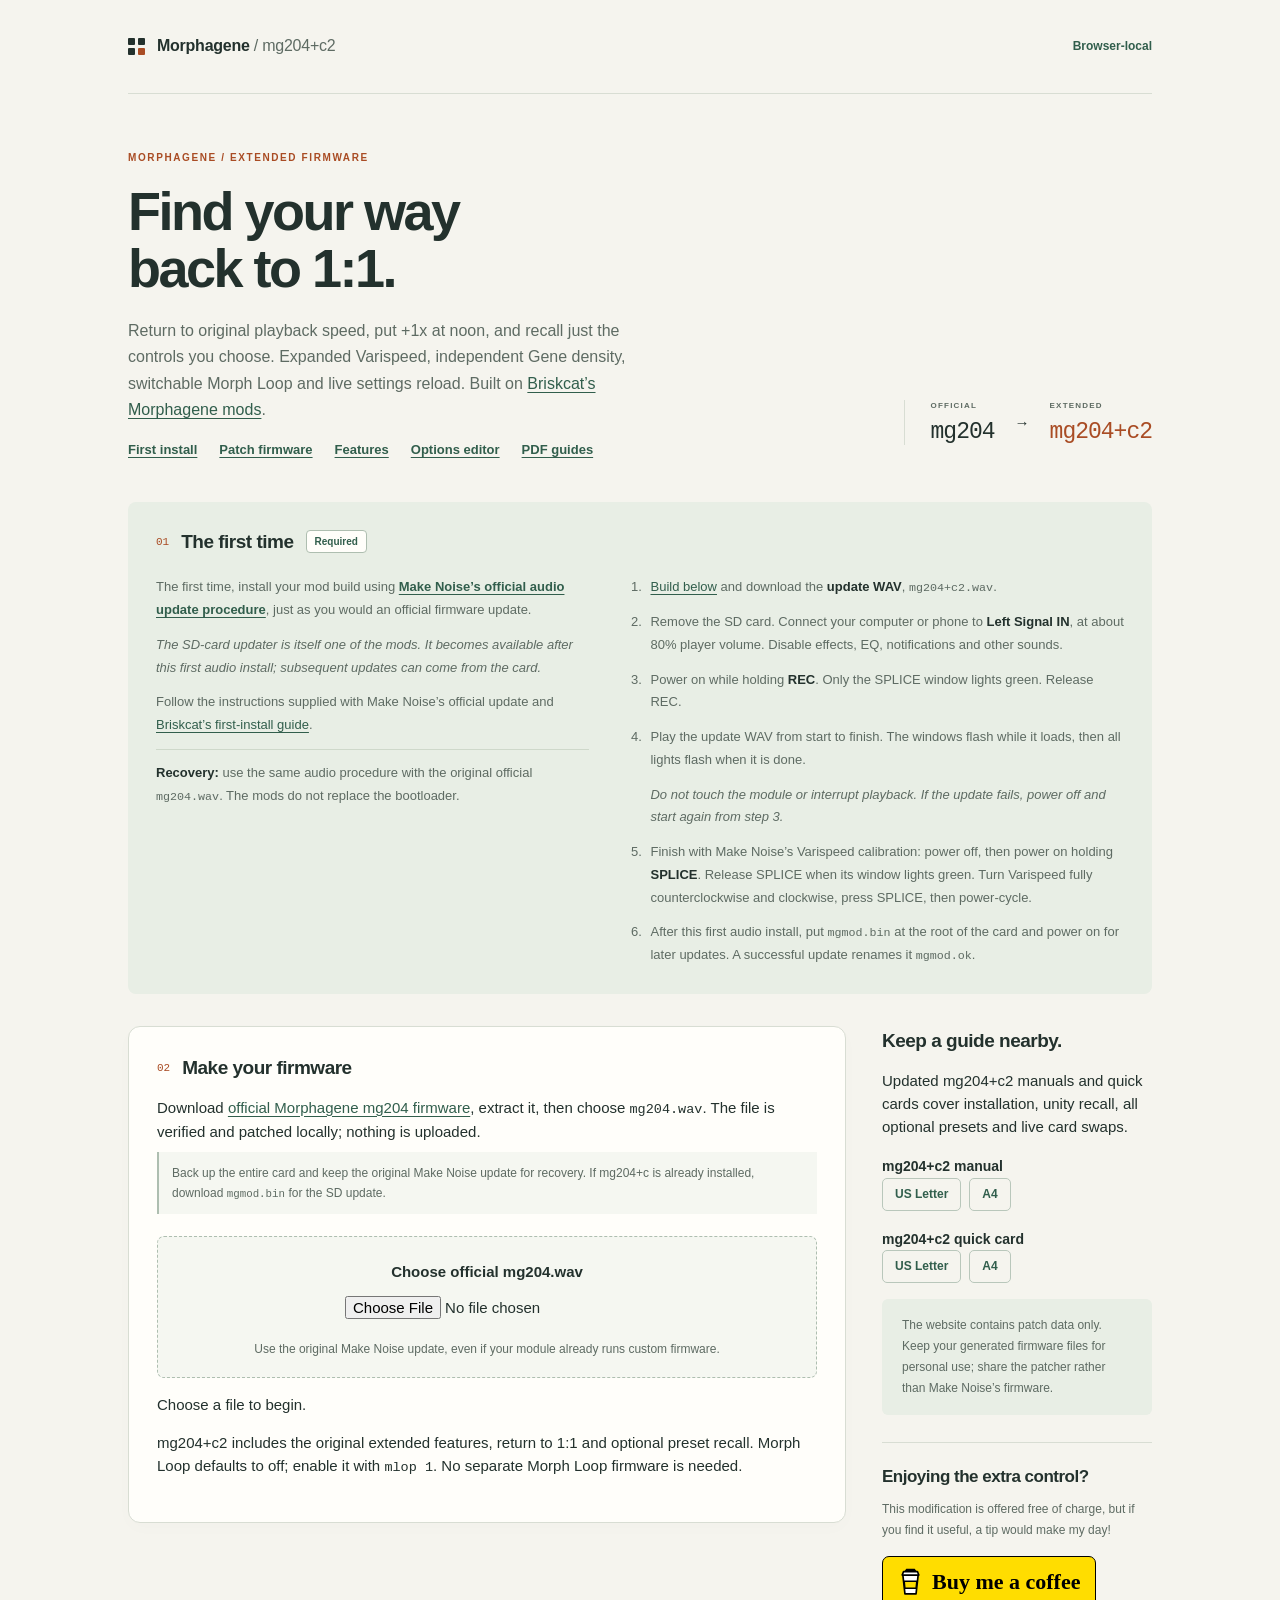
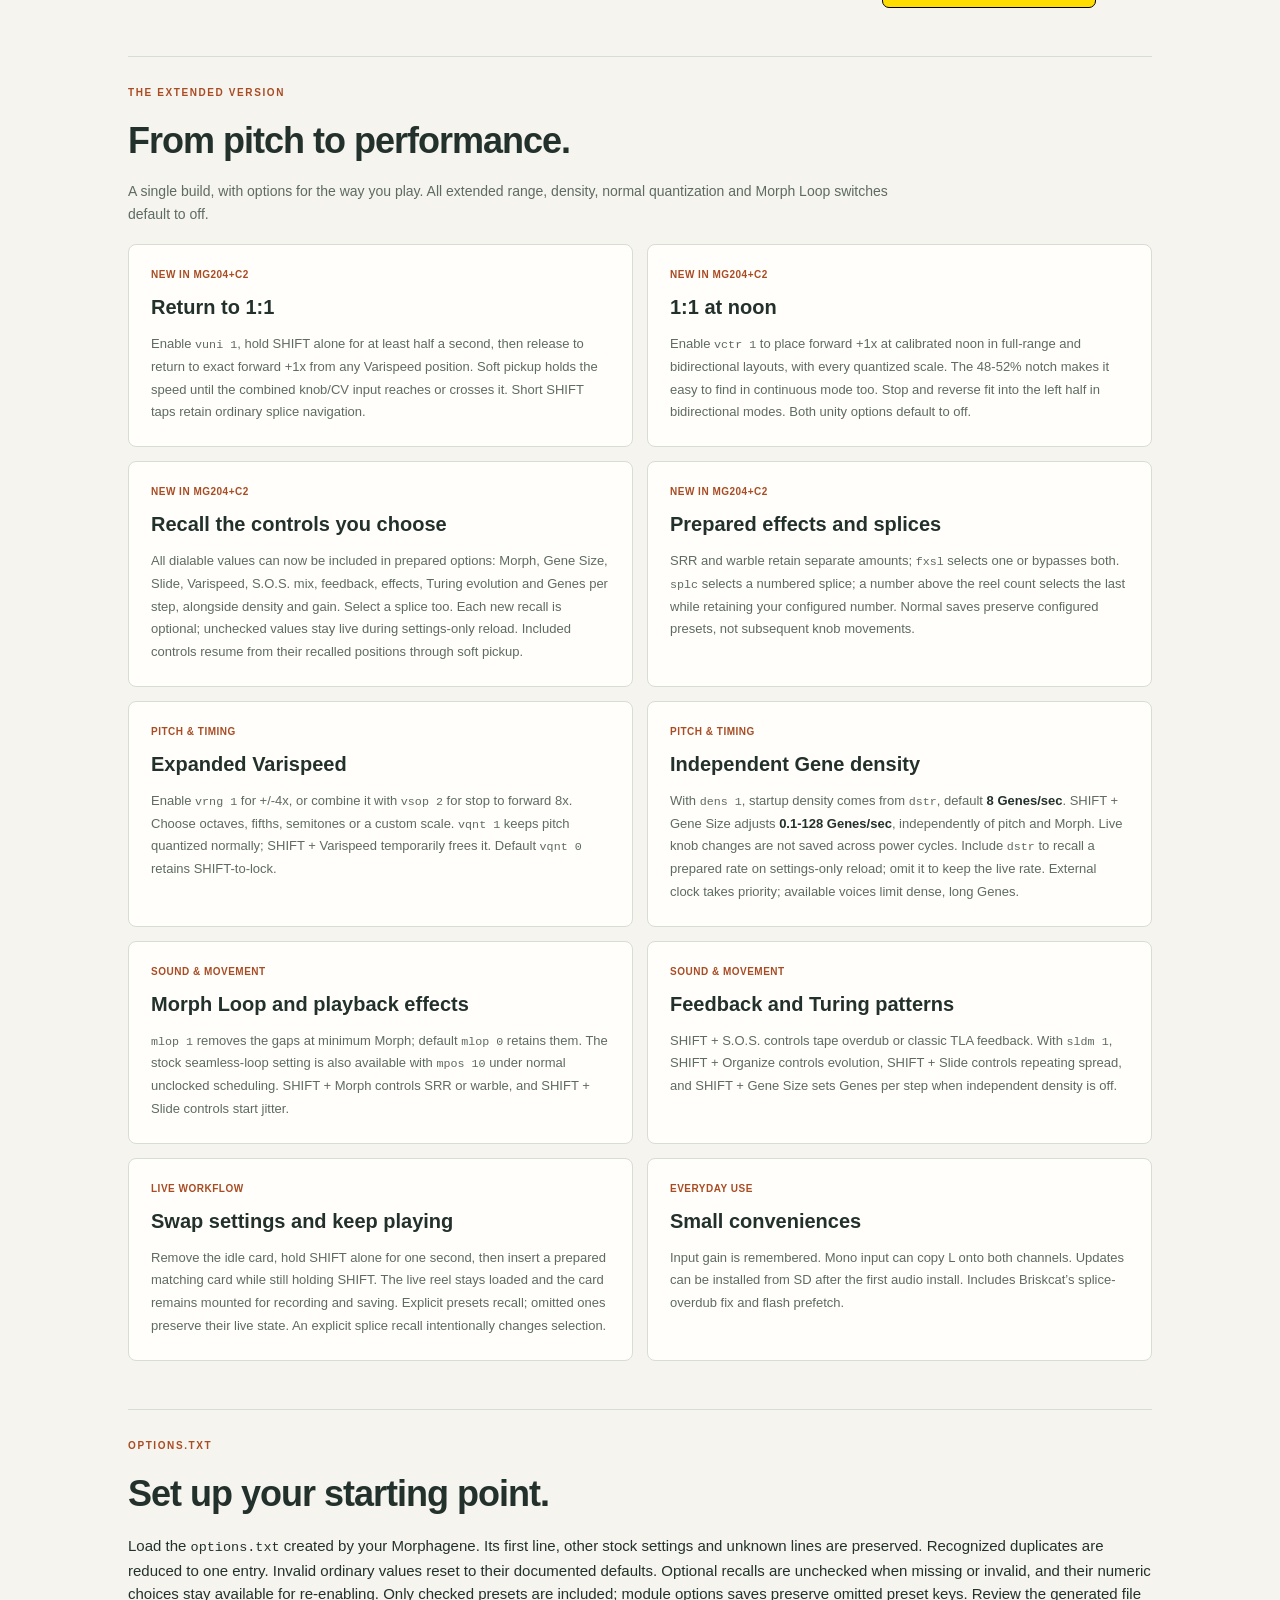
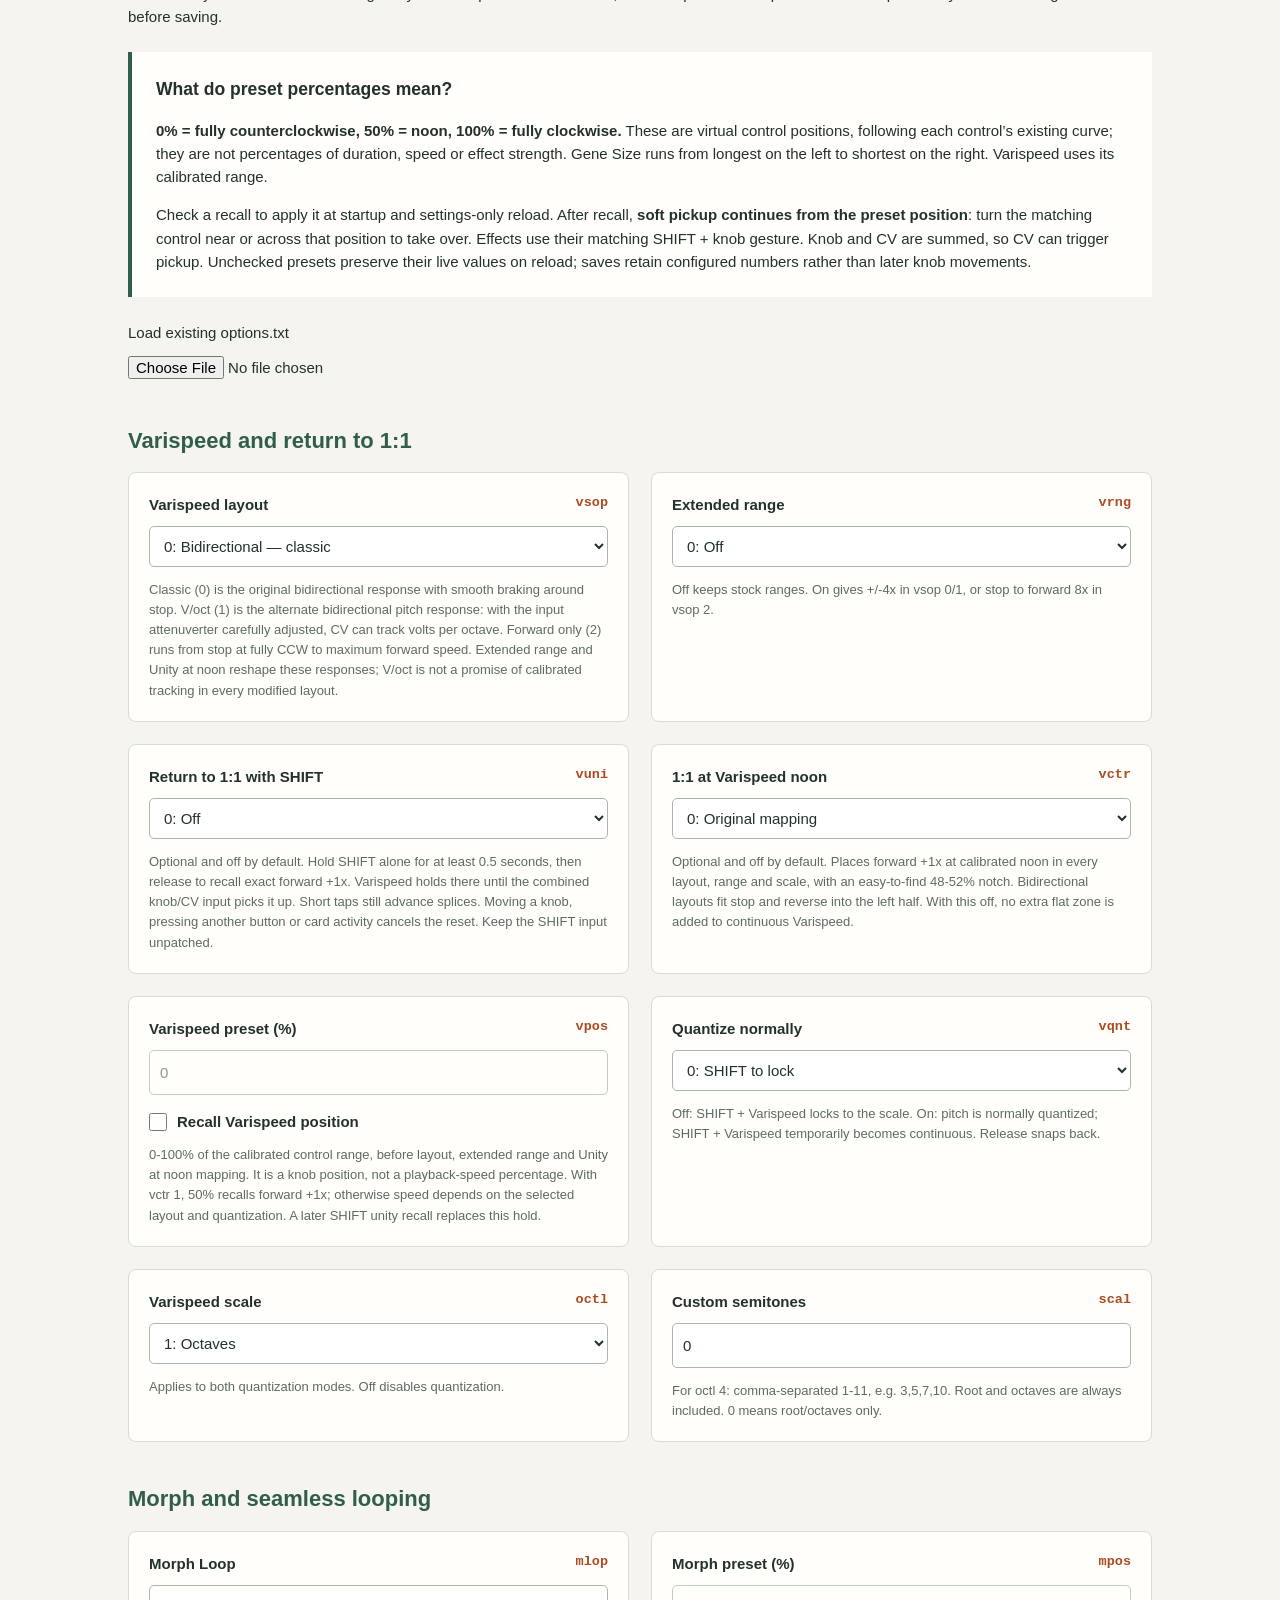
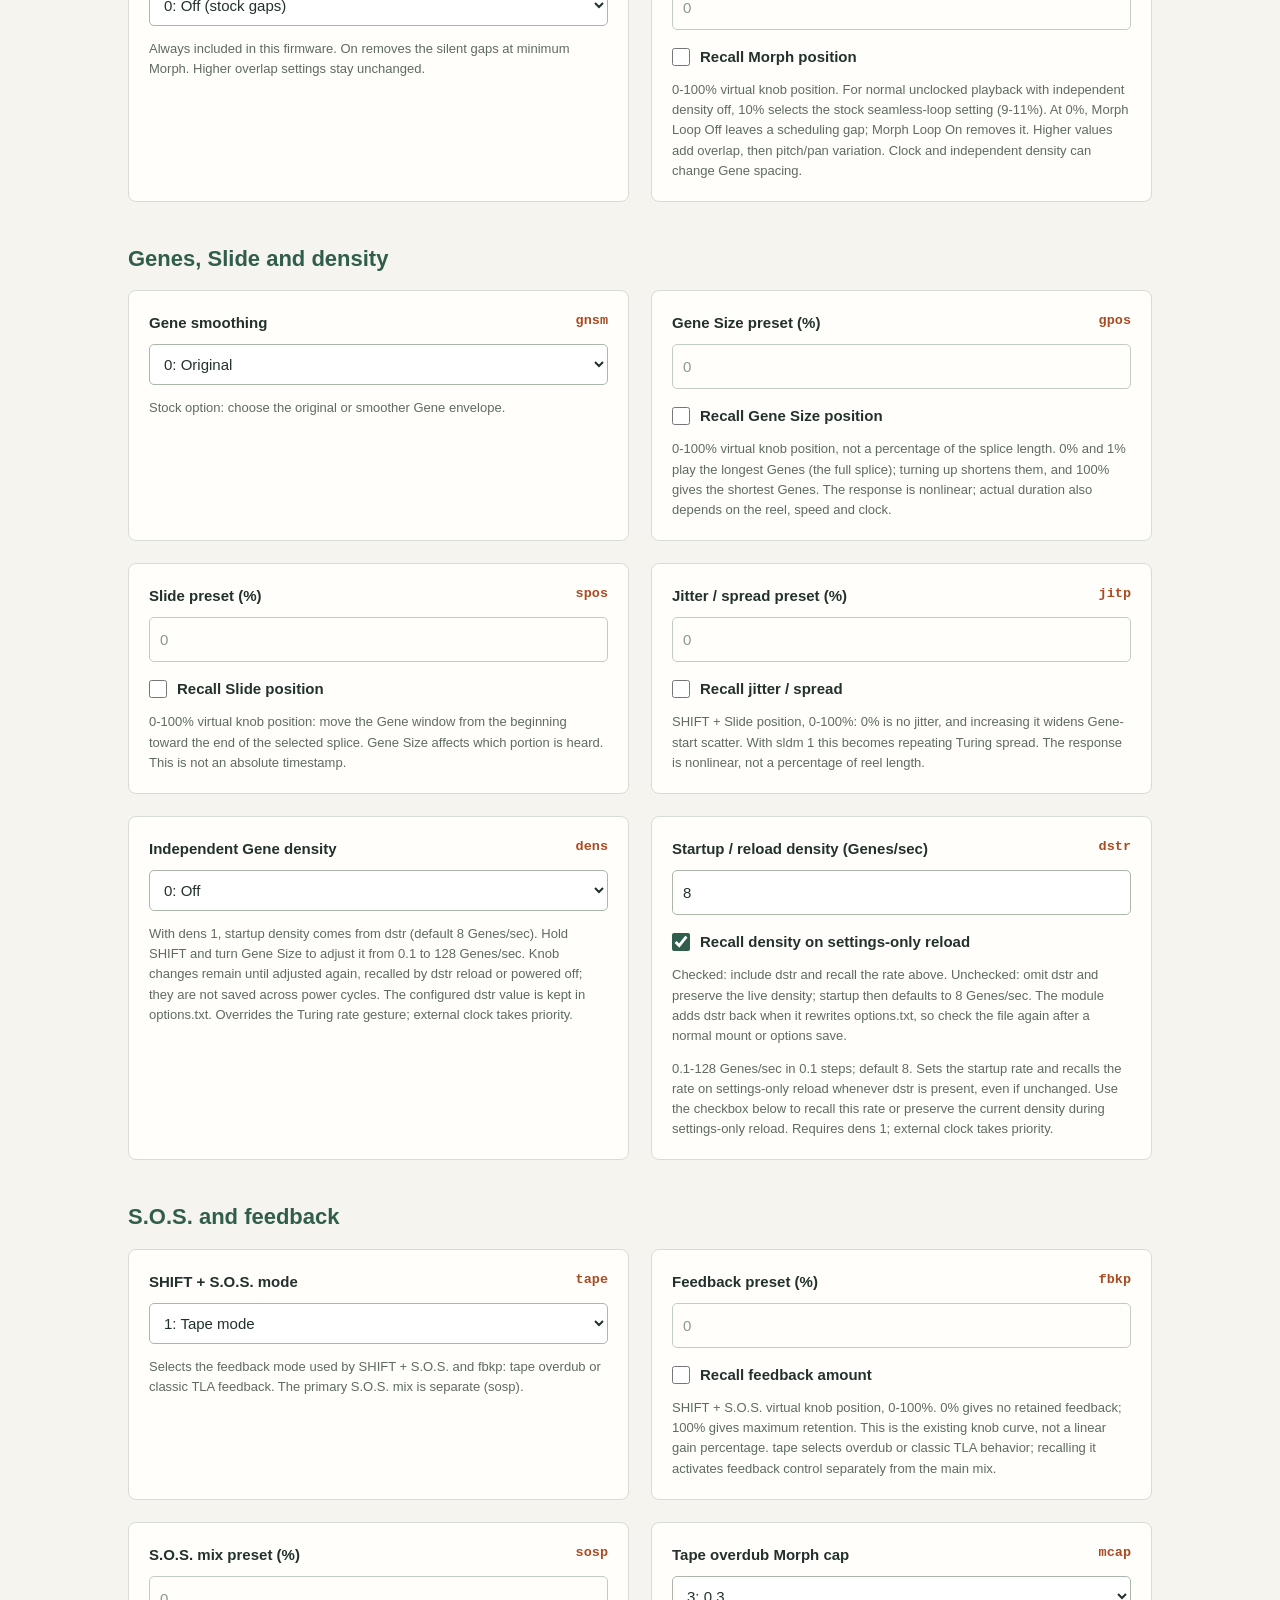
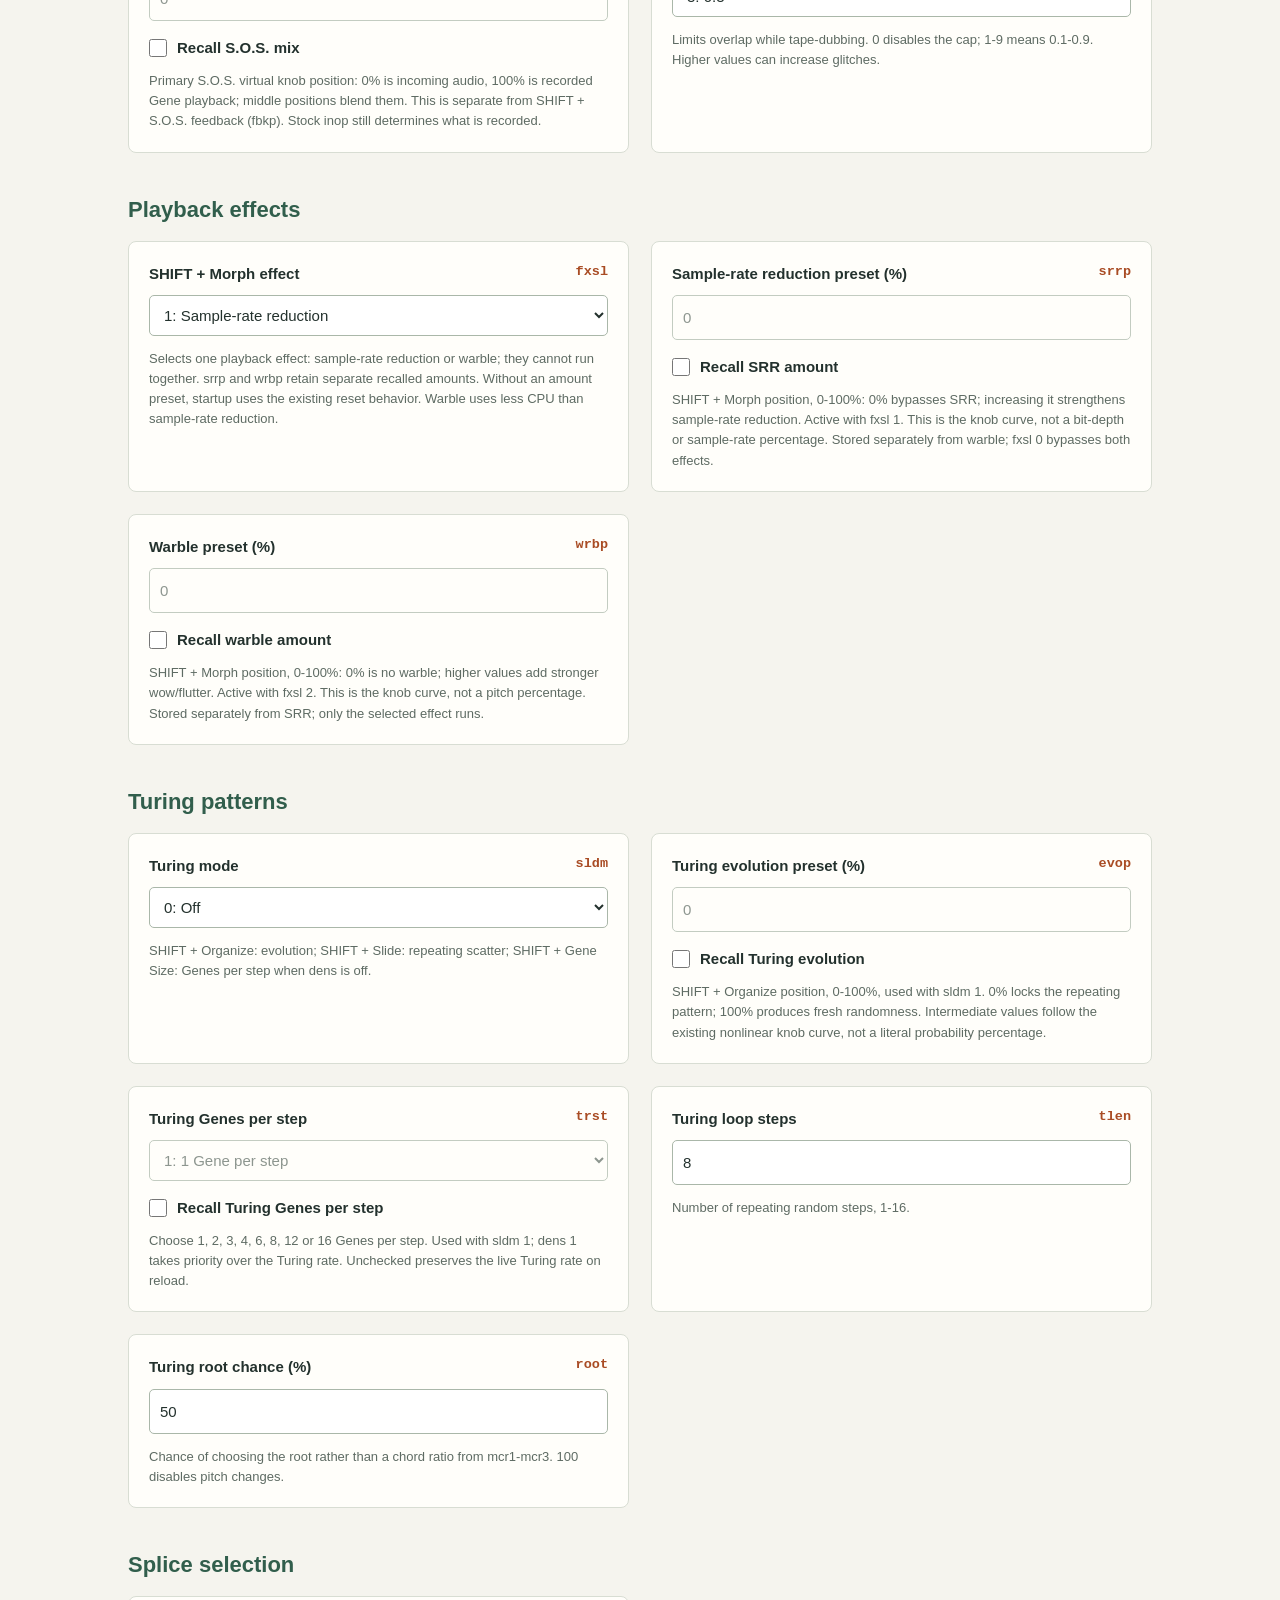
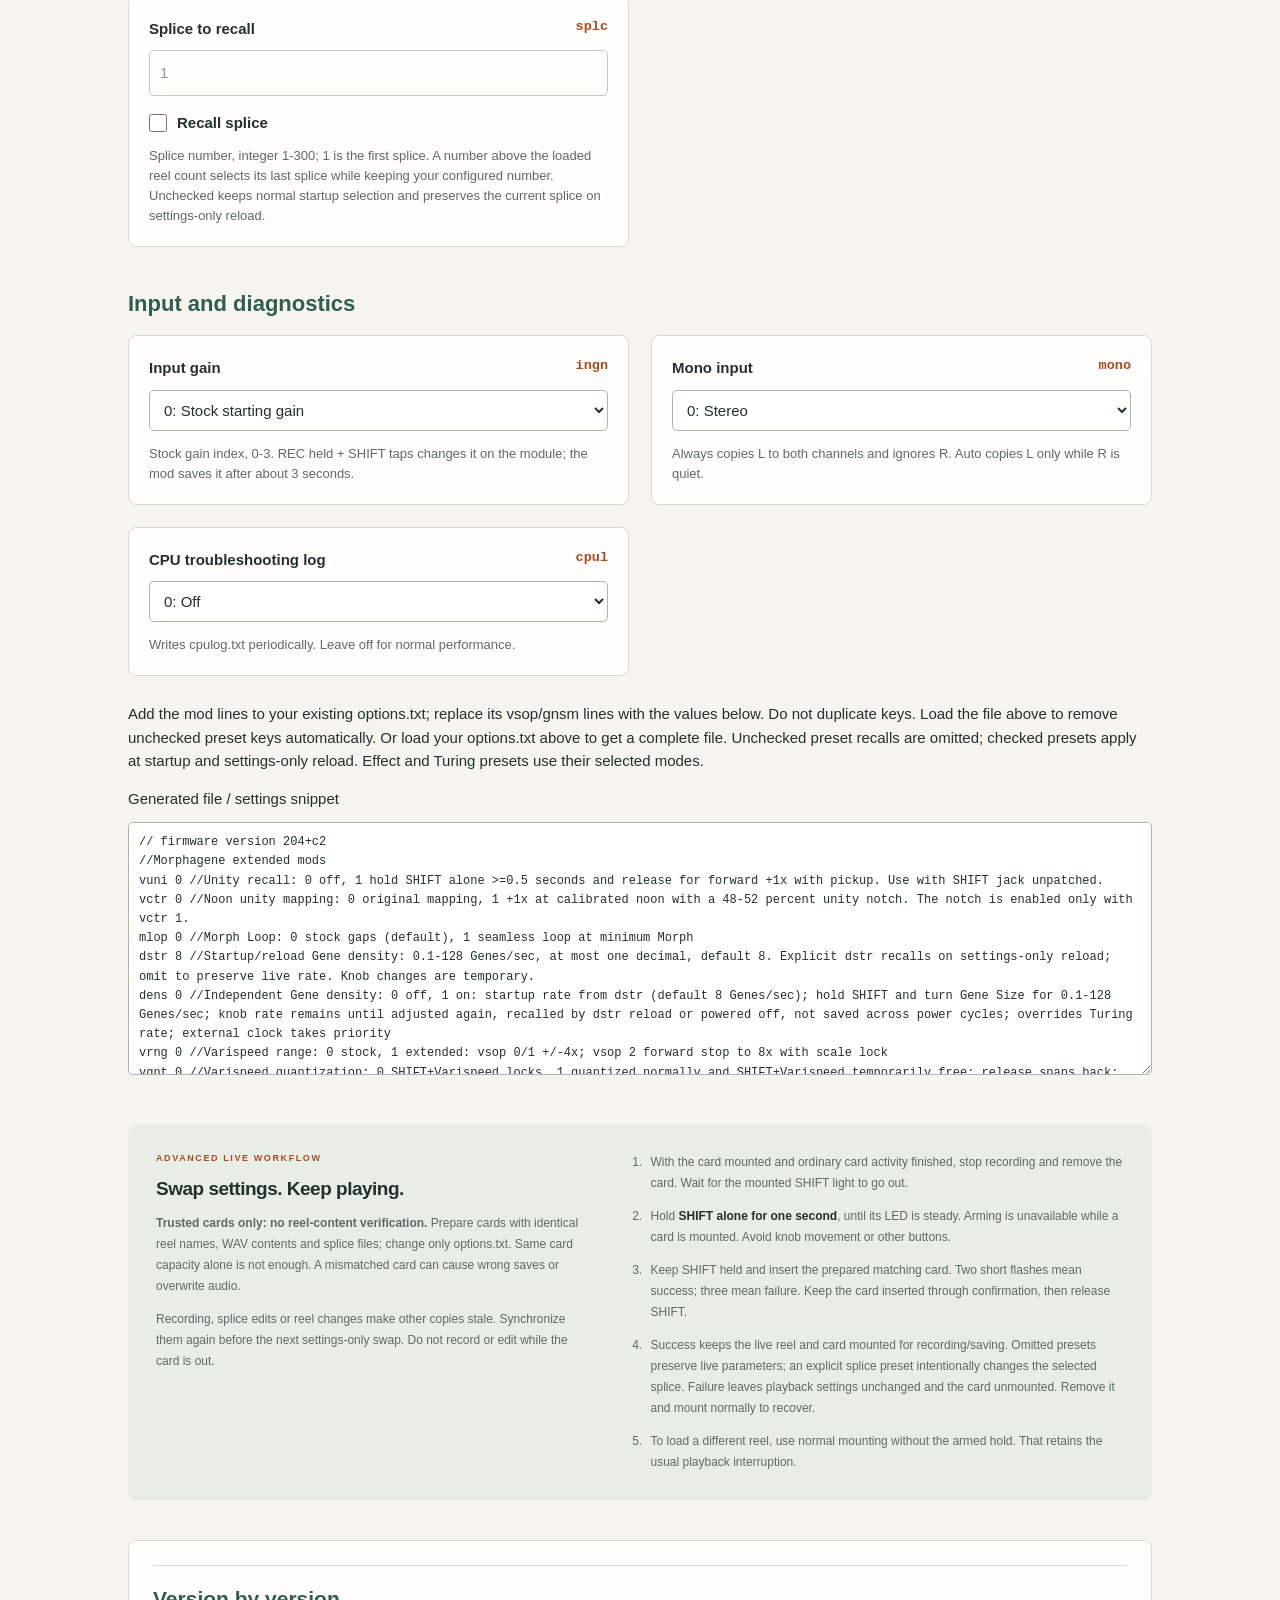
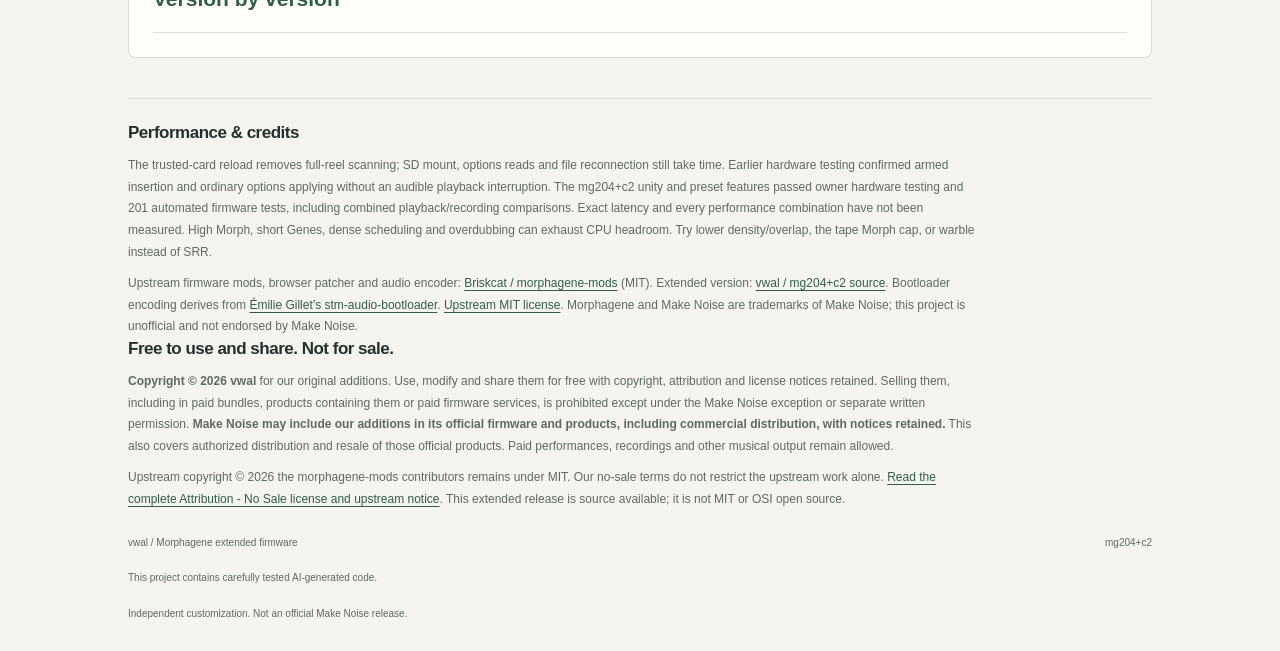
==== web/index.html @ f50803fc "Add Buy me a Coffee support link to Morphagene page" ====
<!doctype html>
<html lang="en"><head><meta charset="utf-8"><meta name="viewport" content="width=device-width, initial-scale=1">
<meta name="description" content="Morphagene mg204+c2: return to 1:1, unity at noon, optional control presets, WAV/SD firmware patcher and local options editor.">
<meta name="referrer" content="no-referrer"><meta http-equiv="Content-Security-Policy" content="default-src 'none'; script-src 'self'; style-src 'self'; img-src 'self' data:; connect-src 'none'; object-src 'none'; base-uri 'none'; form-action 'none'">
<title>Morphagene mg204+c2 / firmware patcher</title><link rel="stylesheet" href="styles.css"><script defer src="remixes.js"></script><script defer src="app.js"></script></head>
<body><a class="skip-link" href="#patcher">Skip to patcher</a><div class="page-shell">
<header class="site-header"><a class="brand" href="./"><span class="brand-mark" aria-hidden="true"><i></i><i></i><i></i><i></i></span><span>Morphagene <span class="brand-subtitle">/ mg204+c2</span></span></a><span class="local-badge">Browser-local</span></header>
<main><section class="intro"><p class="eyebrow">MORPHAGENE / EXTENDED FIRMWARE</p><h1>Find your way<br>back to 1:1.</h1><p class="intro-copy">Return to original playback speed, put +1x at noon, and recall just the controls you choose. Expanded Varispeed, independent Gene density, switchable Morph Loop and live settings reload. Built on <a href="https://briskcat.github.io/morphagene-mods/">Briskcat’s Morphagene mods</a>.</p><nav class="intro-links" aria-label="On this page"><a href="#installation">First install</a><a href="#patcher">Patch firmware</a><a href="#features">Features</a><a href="#options">Options editor</a><a href="#guides">PDF guides</a></nav><div class="version-path"><span><small>OFFICIAL</small><strong>mg204</strong></span><span aria-hidden="true">→</span><span><small>EXTENDED</small><strong>mg204+c2</strong></span></div></section>
<section class="installation-note first-install" id="installation" aria-labelledby="first-install-title">
<div class="card-heading first-install-heading"><span class="section-number">01</span><h2 id="first-install-title">The first time</h2><span class="install-required">Required</span></div>
<div class="first-install-copy"><p>The first time, install your mod build using <strong><a href="https://www.makenoisemusic.com/modules/morphagene/">Make Noise’s official audio update procedure</a></strong>, just as you would an official firmware update.</p><p><em>The SD-card updater is itself one of the mods. It becomes available after this first audio install; subsequent updates can come from the card.</em></p><p>Follow the instructions supplied with Make Noise’s official update and <a href="https://briskcat.github.io/morphagene-mods/#first-time">Briskcat’s first-install guide</a>.</p><p class="filename-note"><strong>Recovery:</strong> use the same audio procedure with the original official <code>mg204.wav</code>. The mods do not replace the bootloader.</p></div>
<ol class="install-steps">
<li><a href="#patcher">Build below</a> and download the <strong>update WAV</strong>, <code>mg204+c2.wav</code>.</li>
<li>Remove the SD card. Connect your computer or phone to <strong>Left Signal IN</strong>, at about 80% player volume. Disable effects, EQ, notifications and other sounds.</li>
<li>Power on while holding <strong>REC</strong>. Only the SPLICE window lights green. Release REC.</li>
<li>Play the update WAV from start to finish. The windows flash while it loads, then all lights flash when it is done.<p class="install-aside"><em>Do not touch the module or interrupt playback. If the update fails, power off and start again from step 3.</em></p></li>
<li>Finish with Make Noise’s Varispeed calibration: power off, then power on holding <strong>SPLICE</strong>. Release SPLICE when its window lights green. Turn Varispeed fully counterclockwise and clockwise, press SPLICE, then power-cycle.</li>
<li>After this first audio install, put <code>mgmod.bin</code> at the root of the card and power on for later updates. A successful update renames it <code>mgmod.ok</code>.</li>
</ol></section>
<div class="workspace"><section class="patch-card" id="patcher"><div class="card-heading"><span class="section-number">02</span><h2>Make your firmware</h2></div><p>Download <a href="https://www.makenoisemusic.com/modules/morphagene/">official Morphagene mg204 firmware</a>, extract it, then choose <code>mg204.wav</code>. The file is verified and patched locally; nothing is uploaded.</p><p class="backup-reminder">Back up the entire card and keep the original Make Noise update for recovery. If mg204+c is already installed, download <code>mgmod.bin</code> for the SD update.</p><div class="file-zone"><label for="firmware"><strong>Choose official mg204.wav</strong></label><input id="firmware" type="file" accept=".wav,audio/wav"><p>Use the original Make Noise update, even if your module already runs custom firmware.</p></div><p id="firmware-status" role="status" aria-live="polite">Choose a file to begin.</p><select id="remix" aria-label="Firmware build" hidden></select><p id="remix-description" hidden></p><ul id="remix-modules" hidden></ul><div id="build-buttons" hidden><button id="build-wav" class="primary-button">Download update WAV</button><button id="build-card" class="secondary-button">Download mgmod.bin</button></div><p id="build-status" role="status" aria-live="polite"></p><p class="small-copy">mg204+c2 includes the original extended features, return to 1:1 and optional preset recall. Morph Loop defaults to off; enable it with <code>mlop 1</code>. No separate Morph Loop firmware is needed.</p><noscript><p>Enable JavaScript to patch firmware and edit options. The guides remain available below.</p></noscript></section>
<aside class="sidebar" id="guides"><h2>Keep a guide nearby.</h2><p>Updated mg204+c2 manuals and quick cards cover installation, unity recall, all optional presets and live card swaps.</p><div class="paper-choices"><h3>mg204+c2 manual</h3><div><a href="morphagene-manual-letter.pdf">US Letter</a><a href="morphagene-manual-a4.pdf">A4</a></div></div><div class="paper-choices"><h3>mg204+c2 quick card</h3><div><a href="morphagene-quick-card-letter.pdf">US Letter</a><a href="morphagene-quick-card-a4.pdf">A4</a></div></div><p class="playback-note">The website contains patch data only. Keep your generated firmware files for personal use; share the patcher rather than Make Noise’s firmware.</p>
<section class="support-note" aria-labelledby="support-title">
            <h2 id="support-title">Enjoying the extra control?</h2>
            <p>This modification is offered free of charge, but if you find it useful, a tip would make my day!</p>
            <a class="coffee-button" href="https://www.buymeacoffee.com/vwal" target="_blank" rel="noopener noreferrer" aria-label="Buy me a coffee — support vwal (opens in a new tab)">
              <svg class="coffee-cup" viewBox="0 0 36 44" aria-hidden="true" focusable="false">
                <path d="M7 12h22l-3 27H10z" fill="#ffffff" stroke="#000000" stroke-width="2.4" stroke-linejoin="round"/>
                <path d="M8 7h20l2 5H6z" fill="#ffffff" stroke="#000000" stroke-width="2.4" stroke-linejoin="round"/>
                <path d="M12 3h12l3 4H9z" fill="#000000"/>
                <path d="M9 21h18l-1 10H10z" fill="#FFDD00" stroke="#000000" stroke-width="2" stroke-linejoin="round"/>
              </svg>
              <span>Buy me a coffee</span>
            </a>
          </section>
</aside></div>
<section class="feature-catalog" id="features"><p class="eyebrow">THE EXTENDED VERSION</p><h2>From pitch to performance.</h2><p class="catalog-intro">A single build, with options for the way you play. All extended range, density, normal quantization and Morph Loop switches default to off.</p><div class="feature-grid"><article><p class="control-path">New in mg204+c2</p><h3>Return to 1:1</h3><p>Enable <code>vuni 1</code>, hold SHIFT alone for at least half a second, then release to return to exact forward +1x from any Varispeed position. Soft pickup holds the speed until the combined knob/CV input reaches or crosses it. Short SHIFT taps retain ordinary splice navigation.</p></article><article><p class="control-path">New in mg204+c2</p><h3>1:1 at noon</h3><p>Enable <code>vctr 1</code> to place forward +1x at calibrated noon in full-range and bidirectional layouts, with every quantized scale. The 48-52% notch makes it easy to find in continuous mode too. Stop and reverse fit into the left half in bidirectional modes. Both unity options default to off.</p></article><article><p class="control-path">New in mg204+c2</p><h3>Recall the controls you choose</h3><p>All dialable values can now be included in prepared options: Morph, Gene Size, Slide, Varispeed, S.O.S. mix, feedback, effects, Turing evolution and Genes per step, alongside density and gain. Select a splice too. Each new recall is optional; unchecked values stay live during settings-only reload. Included controls resume from their recalled positions through soft pickup.</p></article><article><p class="control-path">New in mg204+c2</p><h3>Prepared effects and splices</h3><p>SRR and warble retain separate amounts; <code>fxsl</code> selects one or bypasses both. <code>splc</code> selects a numbered splice; a number above the reel count selects the last while retaining your configured number. Normal saves preserve configured presets, not subsequent knob movements.</p></article><article><p class="control-path">Pitch & timing</p><h3>Expanded Varispeed</h3><p>Enable <code>vrng 1</code> for +/-4x, or combine it with <code>vsop 2</code> for stop to forward 8x. Choose octaves, fifths, semitones or a custom scale. <code>vqnt 1</code> keeps pitch quantized normally; SHIFT + Varispeed temporarily frees it. Default <code>vqnt 0</code> retains SHIFT-to-lock.</p></article><article><p class="control-path">Pitch & timing</p><h3>Independent Gene density</h3><p>With <code>dens 1</code>, startup density comes from <code>dstr</code>, default <strong>8 Genes/sec</strong>. SHIFT + Gene Size adjusts <strong>0.1-128 Genes/sec</strong>, independently of pitch and Morph. Live knob changes are not saved across power cycles. Include <code>dstr</code> to recall a prepared rate on settings-only reload; omit it to keep the live rate. External clock takes priority; available voices limit dense, long Genes.</p></article><article><p class="control-path">Sound & movement</p><h3>Morph Loop and playback effects</h3><p><code>mlop 1</code> removes the gaps at minimum Morph; default <code>mlop 0</code> retains them. The stock seamless-loop setting is also available with <code>mpos 10</code> under normal unclocked scheduling. SHIFT + Morph controls SRR or warble, and SHIFT + Slide controls start jitter.</p></article><article><p class="control-path">Sound & movement</p><h3>Feedback and Turing patterns</h3><p>SHIFT + S.O.S. controls tape overdub or classic TLA feedback. With <code>sldm 1</code>, SHIFT + Organize controls evolution, SHIFT + Slide controls repeating spread, and SHIFT + Gene Size sets Genes per step when independent density is off.</p></article><article><p class="control-path">Live workflow</p><h3>Swap settings and keep playing</h3><p>Remove the idle card, hold SHIFT alone for one second, then insert a prepared matching card while still holding SHIFT. The live reel stays loaded and the card remains mounted for recording and saving. Explicit presets recall; omitted ones preserve their live state. An explicit splice recall intentionally changes selection.</p></article><article><p class="control-path">Everyday use</p><h3>Small conveniences</h3><p>Input gain is remembered. Mono input can copy L onto both channels. Updates can be installed from SD after the first audio install. Includes Briskcat’s splice-overdub fix and flash prefetch.</p></article></div></section>
<section class="feature-catalog" id="options"><p class="eyebrow">OPTIONS.TXT</p><h2>Set up your starting point.</h2><p>Load the <code>options.txt</code> created by your Morphagene. Its first line, other stock settings and unknown lines are preserved. Recognized duplicates are reduced to one entry. Invalid ordinary values reset to their documented defaults. Optional recalls are unchecked when missing or invalid, and their numeric choices stay available for re-enabling. Only checked presets are included; module options saves preserve omitted preset keys. Review the generated file before saving.</p><div class="preset-explainer"><h3>What do preset percentages mean?</h3><p><strong>0% = fully counterclockwise, 50% = noon, 100% = fully clockwise.</strong> These are virtual control positions, following each control’s existing curve; they are not percentages of duration, speed or effect strength. Gene Size runs from longest on the left to shortest on the right. Varispeed uses its calibrated range.</p><p>Check a recall to apply it at startup and settings-only reload. After recall, <strong>soft pickup continues from the preset position</strong>: turn the matching control near or across that position to take over. Effects use their matching SHIFT + knob gesture. Knob and CV are summed, so CV can trigger pickup. Unchecked presets preserve their live values on reload; saves retain configured numbers rather than later knob movements.</p></div><label for="options-file">Load existing options.txt</label><input id="options-file" type="file" accept=".txt,text/plain"><p id="options-status" role="status" aria-live="polite"></p><div class="options-grid"><h3 class="option-group">Varispeed and return to 1:1</h3><div class="option-field"><label for="opt-vsop">Varispeed layout <code>vsop</code></label><select id="opt-vsop" aria-describedby="help-vsop"><option value="0" selected>0: Bidirectional — classic</option><option value="1">1: Bidirectional — V/oct</option><option value="2">2: Forward only</option></select><p id="help-vsop">Classic (0) is the original bidirectional response with smooth braking around stop. V/oct (1) is the alternate bidirectional pitch response: with the input attenuverter carefully adjusted, CV can track volts per octave. Forward only (2) runs from stop at fully CCW to maximum forward speed. Extended range and Unity at noon reshape these responses; V/oct is not a promise of calibrated tracking in every modified layout.</p></div><div class="option-field"><label for="opt-vrng">Extended range <code>vrng</code></label><select id="opt-vrng" aria-describedby="help-vrng"><option value="0" selected>0: Off</option><option value="1">1: On</option></select><p id="help-vrng">Off keeps stock ranges. On gives +/-4x in vsop 0/1, or stop to forward 8x in vsop 2.</p></div><div class="option-field"><label for="opt-vuni">Return to 1:1 with SHIFT <code>vuni</code></label><select id="opt-vuni" aria-describedby="help-vuni"><option value="0" selected>0: Off</option><option value="1">1: Hold / release recalls +1x</option></select><p id="help-vuni">Optional and off by default. Hold SHIFT alone for at least 0.5 seconds, then release to recall exact forward +1x. Varispeed holds there until the combined knob/CV input picks it up. Short taps still advance splices. Moving a knob, pressing another button or card activity cancels the reset. Keep the SHIFT input unpatched.</p></div><div class="option-field"><label for="opt-vctr">1:1 at Varispeed noon <code>vctr</code></label><select id="opt-vctr" aria-describedby="help-vctr"><option value="0" selected>0: Original mapping</option><option value="1">1: +1x at noon with notch</option></select><p id="help-vctr">Optional and off by default. Places forward +1x at calibrated noon in every layout, range and scale, with an easy-to-find 48-52% notch. Bidirectional layouts fit stop and reverse into the left half. With this off, no extra flat zone is added to continuous Varispeed.</p></div><div class="option-field"><label for="opt-vpos">Varispeed preset (%) <code>vpos</code></label><input id="opt-vpos" type="number" min="0" max="100" step="1" value="0" disabled aria-describedby="help-vpos"><label class="density-recall" for="recall-vpos"><input id="recall-vpos" type="checkbox" aria-describedby="help-vpos"><span>Recall Varispeed position</span></label><p id="help-vpos">0-100% of the calibrated control range, before layout, extended range and Unity at noon mapping. It is a knob position, not a playback-speed percentage. With vctr 1, 50% recalls forward +1x; otherwise speed depends on the selected layout and quantization. A later SHIFT unity recall replaces this hold.</p></div><div class="option-field"><label for="opt-vqnt">Quantize normally <code>vqnt</code></label><select id="opt-vqnt" aria-describedby="help-vqnt"><option value="0" selected>0: SHIFT to lock</option><option value="1">1: Quantized normally</option></select><p id="help-vqnt">Off: SHIFT + Varispeed locks to the scale. On: pitch is normally quantized; SHIFT + Varispeed temporarily becomes continuous. Release snaps back.</p></div><div class="option-field"><label for="opt-octl">Varispeed scale <code>octl</code></label><select id="opt-octl" aria-describedby="help-octl"><option value="0">0: Off</option><option value="1" selected>1: Octaves</option><option value="2">2: Octaves + fifths</option><option value="3">3: Semitones</option><option value="4">4: Custom scale</option></select><p id="help-octl">Applies to both quantization modes. Off disables quantization.</p></div><div class="option-field"><label for="opt-scal">Custom semitones <code>scal</code></label><input id="opt-scal" type="text" value="0" aria-describedby="help-scal"><p id="help-scal">For octl 4: comma-separated 1-11, e.g. 3,5,7,10. Root and octaves are always included. 0 means root/octaves only.</p></div><h3 class="option-group">Morph and seamless looping</h3><div class="option-field"><label for="opt-mlop">Morph Loop <code>mlop</code></label><select id="opt-mlop" aria-describedby="help-mlop"><option value="0" selected>0: Off (stock gaps)</option><option value="1">1: On (seamless loop)</option></select><p id="help-mlop">Always included in this firmware. On removes the silent gaps at minimum Morph. Higher overlap settings stay unchanged.</p></div><div class="option-field"><label for="opt-mpos">Morph preset (%) <code>mpos</code></label><input id="opt-mpos" type="number" min="0" max="100" step="1" value="0" disabled aria-describedby="help-mpos"><label class="density-recall" for="recall-mpos"><input id="recall-mpos" type="checkbox" aria-describedby="help-mpos"><span>Recall Morph position</span></label><p id="help-mpos">0-100% virtual knob position. For normal unclocked playback with independent density off, 10% selects the stock seamless-loop setting (9-11%). At 0%, Morph Loop Off leaves a scheduling gap; Morph Loop On removes it. Higher values add overlap, then pitch/pan variation. Clock and independent density can change Gene spacing.</p></div><h3 class="option-group">Genes, Slide and density</h3><div class="option-field"><label for="opt-gnsm">Gene smoothing <code>gnsm</code></label><select id="opt-gnsm" aria-describedby="help-gnsm"><option value="0" selected>0: Original</option><option value="1">1: Smooth</option></select><p id="help-gnsm">Stock option: choose the original or smoother Gene envelope.</p></div><div class="option-field"><label for="opt-gpos">Gene Size preset (%) <code>gpos</code></label><input id="opt-gpos" type="number" min="0" max="100" step="1" value="0" disabled aria-describedby="help-gpos"><label class="density-recall" for="recall-gpos"><input id="recall-gpos" type="checkbox" aria-describedby="help-gpos"><span>Recall Gene Size position</span></label><p id="help-gpos">0-100% virtual knob position, not a percentage of the splice length. 0% and 1% play the longest Genes (the full splice); turning up shortens them, and 100% gives the shortest Genes. The response is nonlinear; actual duration also depends on the reel, speed and clock.</p></div><div class="option-field"><label for="opt-spos">Slide preset (%) <code>spos</code></label><input id="opt-spos" type="number" min="0" max="100" step="1" value="0" disabled aria-describedby="help-spos"><label class="density-recall" for="recall-spos"><input id="recall-spos" type="checkbox" aria-describedby="help-spos"><span>Recall Slide position</span></label><p id="help-spos">0-100% virtual knob position: move the Gene window from the beginning toward the end of the selected splice. Gene Size affects which portion is heard. This is not an absolute timestamp.</p></div><div class="option-field"><label for="opt-jitp">Jitter / spread preset (%) <code>jitp</code></label><input id="opt-jitp" type="number" min="0" max="100" step="1" value="0" disabled aria-describedby="help-jitp"><label class="density-recall" for="recall-jitp"><input id="recall-jitp" type="checkbox" aria-describedby="help-jitp"><span>Recall jitter / spread</span></label><p id="help-jitp">SHIFT + Slide position, 0-100%: 0% is no jitter, and increasing it widens Gene-start scatter. With sldm 1 this becomes repeating Turing spread. The response is nonlinear, not a percentage of reel length.</p></div><div class="option-field"><label for="opt-dens">Independent Gene density <code>dens</code></label><select id="opt-dens" aria-describedby="help-dens"><option value="0" selected>0: Off</option><option value="1">1: On</option></select><p id="help-dens">With dens 1, startup density comes from dstr (default 8 Genes/sec). Hold SHIFT and turn Gene Size to adjust it from 0.1 to 128 Genes/sec. Knob changes remain until adjusted again, recalled by dstr reload or powered off; they are not saved across power cycles. The configured dstr value is kept in options.txt. Overrides the Turing rate gesture; external clock takes priority.</p></div><div class="option-field"><label for="opt-dstr">Startup / reload density (Genes/sec) <code>dstr</code></label><input id="opt-dstr" type="number" min="0.1" max="128" step="0.1" value="8" aria-describedby="help-dstr"><label class="density-recall" for="recall-dstr"><input id="recall-dstr" type="checkbox" checked aria-describedby="help-recall-dstr"><span>Recall density on settings-only reload</span></label><p id="help-recall-dstr">Checked: include dstr and recall the rate above. Unchecked: omit dstr and preserve the live density; startup then defaults to 8 Genes/sec. The module adds dstr back when it rewrites options.txt, so check the file again after a normal mount or options save.</p><p id="help-dstr">0.1-128 Genes/sec in 0.1 steps; default 8. Sets the startup rate and recalls the rate on settings-only reload whenever dstr is present, even if unchanged. Use the checkbox below to recall this rate or preserve the current density during settings-only reload. Requires dens 1; external clock takes priority.</p></div><h3 class="option-group">S.O.S. and feedback</h3><div class="option-field"><label for="opt-tape">SHIFT + S.O.S. mode <code>tape</code></label><select id="opt-tape" aria-describedby="help-tape"><option value="0">0: Classic TLA feedback</option><option value="1" selected>1: Tape mode</option></select><p id="help-tape">Selects the feedback mode used by SHIFT + S.O.S. and fbkp: tape overdub or classic TLA feedback. The primary S.O.S. mix is separate (sosp).</p></div><div class="option-field"><label for="opt-fbkp">Feedback preset (%) <code>fbkp</code></label><input id="opt-fbkp" type="number" min="0" max="100" step="1" value="0" disabled aria-describedby="help-fbkp"><label class="density-recall" for="recall-fbkp"><input id="recall-fbkp" type="checkbox" aria-describedby="help-fbkp"><span>Recall feedback amount</span></label><p id="help-fbkp">SHIFT + S.O.S. virtual knob position, 0-100%. 0% gives no retained feedback; 100% gives maximum retention. This is the existing knob curve, not a linear gain percentage. tape selects overdub or classic TLA behavior; recalling it activates feedback control separately from the main mix.</p></div><div class="option-field"><label for="opt-sosp">S.O.S. mix preset (%) <code>sosp</code></label><input id="opt-sosp" type="number" min="0" max="100" step="1" value="0" disabled aria-describedby="help-sosp"><label class="density-recall" for="recall-sosp"><input id="recall-sosp" type="checkbox" aria-describedby="help-sosp"><span>Recall S.O.S. mix</span></label><p id="help-sosp">Primary S.O.S. virtual knob position: 0% is incoming audio, 100% is recorded Gene playback; middle positions blend them. This is separate from SHIFT + S.O.S. feedback (fbkp). Stock inop still determines what is recorded.</p></div><div class="option-field"><label for="opt-mcap">Tape overdub Morph cap <code>mcap</code></label><select id="opt-mcap" aria-describedby="help-mcap"><option value="0">0: No cap</option><option value="1">1: 0.1</option><option value="2">2: 0.2</option><option value="3" selected>3: 0.3</option><option value="4">4: 0.4</option><option value="5">5: 0.5</option><option value="6">6: 0.6</option><option value="7">7: 0.7</option><option value="8">8: 0.8</option><option value="9">9: 0.9</option></select><p id="help-mcap">Limits overlap while tape-dubbing. 0 disables the cap; 1-9 means 0.1-0.9. Higher values can increase glitches.</p></div><h3 class="option-group">Playback effects</h3><div class="option-field"><label for="opt-fxsl">SHIFT + Morph effect <code>fxsl</code></label><select id="opt-fxsl" aria-describedby="help-fxsl"><option value="0">0: Off</option><option value="1" selected>1: Sample-rate reduction</option><option value="2">2: Tape warble</option></select><p id="help-fxsl">Selects one playback effect: sample-rate reduction or warble; they cannot run together. srrp and wrbp retain separate recalled amounts. Without an amount preset, startup uses the existing reset behavior. Warble uses less CPU than sample-rate reduction.</p></div><div class="option-field"><label for="opt-srrp">Sample-rate reduction preset (%) <code>srrp</code></label><input id="opt-srrp" type="number" min="0" max="100" step="1" value="0" disabled aria-describedby="help-srrp"><label class="density-recall" for="recall-srrp"><input id="recall-srrp" type="checkbox" aria-describedby="help-srrp"><span>Recall SRR amount</span></label><p id="help-srrp">SHIFT + Morph position, 0-100%: 0% bypasses SRR; increasing it strengthens sample-rate reduction. Active with fxsl 1. This is the knob curve, not a bit-depth or sample-rate percentage. Stored separately from warble; fxsl 0 bypasses both effects.</p></div><div class="option-field"><label for="opt-wrbp">Warble preset (%) <code>wrbp</code></label><input id="opt-wrbp" type="number" min="0" max="100" step="1" value="0" disabled aria-describedby="help-wrbp"><label class="density-recall" for="recall-wrbp"><input id="recall-wrbp" type="checkbox" aria-describedby="help-wrbp"><span>Recall warble amount</span></label><p id="help-wrbp">SHIFT + Morph position, 0-100%: 0% is no warble; higher values add stronger wow/flutter. Active with fxsl 2. This is the knob curve, not a pitch percentage. Stored separately from SRR; only the selected effect runs.</p></div><h3 class="option-group">Turing patterns</h3><div class="option-field"><label for="opt-sldm">Turing mode <code>sldm</code></label><select id="opt-sldm" aria-describedby="help-sldm"><option value="0" selected>0: Off</option><option value="1">1: On</option></select><p id="help-sldm">SHIFT + Organize: evolution; SHIFT + Slide: repeating scatter; SHIFT + Gene Size: Genes per step when dens is off.</p></div><div class="option-field"><label for="opt-evop">Turing evolution preset (%) <code>evop</code></label><input id="opt-evop" type="number" min="0" max="100" step="1" value="0" disabled aria-describedby="help-evop"><label class="density-recall" for="recall-evop"><input id="recall-evop" type="checkbox" aria-describedby="help-evop"><span>Recall Turing evolution</span></label><p id="help-evop">SHIFT + Organize position, 0-100%, used with sldm 1. 0% locks the repeating pattern; 100% produces fresh randomness. Intermediate values follow the existing nonlinear knob curve, not a literal probability percentage.</p></div><div class="option-field"><label for="opt-trst">Turing Genes per step <code>trst</code></label><select id="opt-trst" disabled aria-describedby="help-trst"><option value="1" selected>1: 1 Gene per step</option><option value="2">2: 2 Genes per step</option><option value="3">3: 3 Genes per step</option><option value="4">4: 4 Genes per step</option><option value="6">6: 6 Genes per step</option><option value="8">8: 8 Genes per step</option><option value="12">12: 12 Genes per step</option><option value="16">16: 16 Genes per step</option></select><label class="density-recall" for="recall-trst"><input id="recall-trst" type="checkbox" aria-describedby="help-trst"><span>Recall Turing Genes per step</span></label><p id="help-trst">Choose 1, 2, 3, 4, 6, 8, 12 or 16 Genes per step. Used with sldm 1; dens 1 takes priority over the Turing rate. Unchecked preserves the live Turing rate on reload.</p></div><div class="option-field"><label for="opt-tlen">Turing loop steps <code>tlen</code></label><input id="opt-tlen" type="number" min="1" max="16" step="1" value="8" aria-describedby="help-tlen"><p id="help-tlen">Number of repeating random steps, 1-16.</p></div><div class="option-field"><label for="opt-root">Turing root chance (%) <code>root</code></label><input id="opt-root" type="number" min="0" max="100" step="1" value="50" aria-describedby="help-root"><p id="help-root">Chance of choosing the root rather than a chord ratio from mcr1-mcr3. 100 disables pitch changes.</p></div><h3 class="option-group">Splice selection</h3><div class="option-field"><label for="opt-splc">Splice to recall <code>splc</code></label><input id="opt-splc" type="number" min="1" max="300" step="1" value="1" disabled aria-describedby="help-splc"><label class="density-recall" for="recall-splc"><input id="recall-splc" type="checkbox" aria-describedby="help-splc"><span>Recall splice</span></label><p id="help-splc">Splice number, integer 1-300; 1 is the first splice. A number above the loaded reel count selects its last splice while keeping your configured number. Unchecked keeps normal startup selection and preserves the current splice on settings-only reload.</p></div><h3 class="option-group">Input and diagnostics</h3><div class="option-field"><label for="opt-ingn">Input gain <code>ingn</code></label><select id="opt-ingn" aria-describedby="help-ingn"><option value="0" selected>0: Stock starting gain</option><option value="1">1: Gain step 1</option><option value="2">2: Gain step 2</option><option value="3">3: Gain step 3</option></select><p id="help-ingn">Stock gain index, 0-3. REC held + SHIFT taps changes it on the module; the mod saves it after about 3 seconds.</p></div><div class="option-field"><label for="opt-mono">Mono input <code>mono</code></label><select id="opt-mono" aria-describedby="help-mono"><option value="0" selected>0: Stereo</option><option value="1">1: Always copy left</option><option value="2">2: Auto while right is quiet</option></select><p id="help-mono">Always copies L to both channels and ignores R. Auto copies L only while R is quiet.</p></div><div class="option-field"><label for="opt-cpul">CPU troubleshooting log <code>cpul</code></label><select id="opt-cpul" aria-describedby="help-cpul"><option value="0" selected>0: Off</option><option value="1">1: On</option></select><p id="help-cpul">Writes cpulog.txt periodically. Leave off for normal performance.</p></div></div><p id="options-note"></p><label for="options-text">Generated file / settings snippet</label><textarea id="options-text" readonly rows="12" spellcheck="false"></textarea><div id="options-save-row" hidden><button id="options-save" class="primary-button">Download options.txt</button></div></section>
<section class="installation-note" id="reload"><div><p class="eyebrow">ADVANCED LIVE WORKFLOW</p><h2>Swap settings. Keep playing.</h2><p><strong>Trusted cards only: no reel-content verification.</strong> Prepare cards with identical reel names, WAV contents and splice files; change only options.txt. Same card capacity alone is not enough. A mismatched card can cause wrong saves or overwrite audio.</p><p>Recording, splice edits or reel changes make other copies stale. Synchronize them again before the next settings-only swap. Do not record or edit while the card is out.</p></div><ol class="install-steps"><li>With the card mounted and ordinary card activity finished, stop recording and remove the card. Wait for the mounted SHIFT light to go out.</li><li>Hold <strong>SHIFT alone for one second</strong>, until its LED is steady. Arming is unavailable while a card is mounted. Avoid knob movement or other buttons.</li><li>Keep SHIFT held and insert the prepared matching card. Two short flashes mean success; three mean failure. Keep the card inserted through confirmation, then release SHIFT.</li><li>Success keeps the live reel and card mounted for recording/saving. Omitted presets preserve live parameters; an explicit splice preset intentionally changes the selected splice. Failure leaves playback settings unchanged and the card unmounted. Remove it and mount normally to recover.</li><li>To load a different reel, use normal mounting without the armed hold. That retains the usual playback interruption.</li></ol></section>

<section class="version-history" id="versions"><details><summary>Version by version</summary><div class="version-entries"><article><h3>mg204+c2 — Return to 1:1 and prepared presets</h3><p>Optional half-second SHIFT hold/release recalls exact forward +1x without changing short-tap splice navigation. Optional +1x at calibrated noon works across layouts, ranges and scales, with a 48-52% notch.</p><p>All dialable values can be included in presets, with independent recall checkboxes, live reload and soft pickup. Adds splice recall with last-splice fallback, separate SRR/warble amounts, reliable effects-off behavior, clearer editor guidance, reorganized controls and updated manuals/quick cards. Rewritten options identify firmware version 204+c2.</p></article><article><h3>mg204+c — Initial release</h3><p>Extended +/-4x or forward 8x Varispeed, normal/SHIFT quantization and custom scales, independent 0.1-128 Genes/sec density with startup/live recall, switchable Morph Loop, and trusted-card settings-only reload that preserves the live reel and leaves the card mounted. Built on Briskcat’s feedback, effects, jitter/Turing, gain, mono and SD-updater mods.</p></article></div></details></section>
<section class="use-note"><h2>Performance &amp; credits</h2><p>The trusted-card reload removes full-reel scanning; SD mount, options reads and file reconnection still take time. Earlier hardware testing confirmed armed insertion and ordinary options applying without an audible playback interruption. The mg204+c2 unity and preset features passed owner hardware testing and 201 automated firmware tests, including combined playback/recording comparisons. Exact latency and every performance combination have not been measured. High Morph, short Genes, dense scheduling and overdubbing can exhaust CPU headroom. Try lower density/overlap, the tape Morph cap, or warble instead of SRR.</p><p>Upstream firmware mods, browser patcher and audio encoder: <a href="https://github.com/briskcat/morphagene-mods">Briskcat / morphagene-mods</a> (MIT). Extended version: <a href="https://github.com/vwal/morphagene-patcher">vwal / mg204+c2 source</a>. Bootloader encoding derives from <a href="https://github.com/pichenettes/stm-audio-bootloader">Émilie Gillet’s stm-audio-bootloader</a>. <a href="Briskcat-MIT.txt">Upstream MIT license</a>. Morphagene and Make Noise are trademarks of Make Noise; this project is unofficial and not endorsed by Make Noise.</p><h2>Free to use and share. Not for sale.</h2><p><strong>Copyright &copy; 2026 vwal</strong> for our original additions. Use, modify and share them for free with copyright, attribution and license notices retained. Selling them, including in paid bundles, products containing them or paid firmware services, is prohibited except under the Make Noise exception or separate written permission. <strong>Make Noise may include our additions in its official firmware and products, including commercial distribution, with notices retained.</strong> This also covers authorized distribution and resale of those official products. Paid performances, recordings and other musical output remain allowed.</p><p>Upstream copyright &copy; 2026 the morphagene-mods contributors remains under MIT. Our no-sale terms do not restrict the upstream work alone. <a href="LICENSE.txt">Read the complete Attribution - No Sale license and upstream notice</a>. This extended release is source available; it is not MIT or OSI open source.</p></section></main><footer class="site-footer"><p>vwal / Morphagene extended firmware</p><p>mg204+c2</p><p>This project contains carefully tested AI-generated code.</p><p>Independent customization. Not an official Make Noise release.</p></footer></div></body></html>
---- web/styles.css ----
:root {
  color-scheme: light;
  --paper: #f5f4ee;
  --card: #fffefa;
  --ink: #23312d;
  --muted: #5e6b63;
  --line: #d8ddd3;
  --green: #315e4c;
  --green-light: #e8eee5;
  --orange: #a94c24;
  --orange-light: #f6e8dd;
  --red: #9a352a;
  --red-light: #faeae5;
  font-family: -apple-system, BlinkMacSystemFont, "Segoe UI", sans-serif;
  font-synthesis: none;
}
* { box-sizing: border-box; }
body { margin: 0; background: var(--paper); color: var(--ink); font-size: 15px; line-height: 1.55; }
button, input { font: inherit; }
a { color: var(--green); text-underline-offset: 3px; }
button, a, summary, input { -webkit-tap-highlight-color: transparent; }
button { cursor: pointer; }
button:disabled { cursor: not-allowed; }
button:focus-visible, a:focus-visible, summary:focus-visible { outline: 3px solid var(--orange); outline-offset: 4px; }
[hidden] { display: none !important; }
code { font-family: ui-monospace, SFMono-Regular, Consolas, monospace; font-size: .9em; }
.page-shell { max-width: 1120px; padding: 0 48px; margin: auto; }
.site-header { display: flex; align-items: center; justify-content: space-between; gap: 20px; min-height: 94px; border-bottom: 1px solid var(--line); }
.brand { display: inline-flex; align-items: center; gap: 12px; color: var(--ink); font-weight: 700; font-size: 16px; text-decoration: none; letter-spacing: -.25px; }
.brand-subtitle { font-weight: 400; color: var(--muted); }
.brand-mark { display: grid; grid-template-columns: repeat(2, 7px); gap: 3px; }
.brand-mark i { display: block; width: 7px; height: 7px; background: var(--ink); border-radius: 1px; }
.brand-mark i:last-child { background: var(--orange); }
.local-badge { display: inline-flex; align-items: center; gap: 7px; color: var(--green); font-size: 12px; font-weight: 600; white-space: nowrap; }
.local-badge > span { height: 6px; width: 6px; background: var(--green); border-radius: 50%; }
.intro { position: relative; padding: 56px 280px 42px 0; }
.eyebrow { margin: 0 0 17px; font-size: 10px; font-weight: 700; letter-spacing: 1.6px; color: var(--orange); }
h1 { font-size: clamp(34px, 4.9vw, 54px); line-height: 1.07; letter-spacing: -2.5px; font-weight: 640; margin: 0 0 20px; }
.intro-copy { max-width: 530px; margin: 0; color: var(--muted); font-size: 16px; line-height: 1.65; }
.intro-video-link { display: inline-flex; gap: 8px; align-items: center; margin-top: 17px; font-size: 12px; font-weight: 600; }
.version-path { position: absolute; right: 0; bottom: 57px; display: flex; align-items: center; gap: 20px; padding-left: 26px; border-left: 1px solid var(--line); }
.version-path > span:not(.version-arrow) { display: flex; flex-direction: column; gap: 6px; }
.version-path small { font-size: 8px; letter-spacing: 1.2px; font-weight: 700; color: var(--muted); }
.version-path strong { font: 500 23px ui-monospace, SFMono-Regular, Consolas, monospace; letter-spacing: -1px; }
.version-path > span:last-child strong { color: var(--orange); }
.version-arrow { color: var(--muted); font-size: 20px; padding-top: 18px; }
.workspace { display: grid; grid-template-columns: minmax(0, 1fr) 270px; align-items: start; gap: 36px; }
.patch-card { background: var(--card); border: 1px solid var(--line); border-radius: 12px; padding: 28px; box-shadow: 0 5px 18px #24372b04; scroll-margin-top: 18px; }
.card-heading { display: flex; align-items: center; gap: 12px; margin: 0 0 15px; }
.section-number { color: var(--orange); font: 11px ui-monospace, SFMono-Regular, Consolas, monospace; white-space: nowrap; }
h2 { font-size: 19px; line-height: 1.35; letter-spacing: -.5px; font-weight: 650; margin: 0; }
.card-copy { margin: 0 0 23px; color: var(--muted); font-size: 13px; line-height: 1.75; }
.backup-reminder { margin: -7px 0 22px; padding: 11px 13px; border-left: 2px solid #aebeb0; background: #f5f7f1; color: var(--muted); font-size: 12px; line-height: 1.7; }
.backup-reminder strong { color: var(--green); font-weight: 650; }
.file-zone { display: flex; flex-direction: column; align-items: center; padding: 23px 12px 18px; border: 1px dashed #aebeb0; border-radius: 7px; background: #f5f7f1; transition: border-color .15s, background .15s; }
.file-zone.is-dragging { border-color: var(--orange); background: var(--orange-light); }
.file-zone.is-disabled { opacity: .65; }
.file-symbol { font-size: 27px; line-height: 1; color: var(--green); margin-bottom: 13px; }
.file-picker { display: inline-flex; cursor: pointer; border-radius: 5px; }
.file-picker:focus-within { outline: 3px solid var(--orange); outline-offset: 4px; }
.choose-button { padding: 9px 16px; border: 1px solid #b9c7bb; background: var(--card); color: var(--green); border-radius: 5px; font-size: 13px; font-weight: 600; }
.file-picker:hover .choose-button { background: #e8eee5; }
.file-zone.is-disabled .file-picker { cursor: not-allowed; }
.file-zone p { font-size: 12px; color: var(--muted); margin: 9px 0 0; }
.file-zone .file-requirement { font-size: 10px; margin-top: 3px; color: #68776c; }
.selected-file { display: flex; align-items: center; gap: 11px; padding: 13px 0 0; min-width: 0; }
.selected-icon { font: 9px ui-monospace, SFMono-Regular, Consolas, monospace; color: var(--green); background: var(--green-light); padding: 8px 5px; border-radius: 3px; }
.selected-description { min-width: 0; flex: 1; }
.selected-description strong { display: block; font-size: 12px; font-weight: 600; overflow-wrap: anywhere; }
.selected-description small { display: block; font-size: 10px; color: var(--muted); }
.text-button { border: 0; background: transparent; color: var(--muted); font-size: 11px; padding: 8px 0 8px 8px; text-decoration: underline; text-underline-offset: 3px; }
.text-button:disabled { opacity: .4; }
.status-message { margin: 17px 0; font-size: 12px; color: var(--muted); line-height: 1.6; min-height: 38px; }
.status-message[data-tone="error"] { color: var(--red); padding: 10px 12px; background: var(--red-light); border-radius: 5px; }
.status-message[data-tone="success"] { color: var(--green); }
.progress-list { list-style: none; padding: 0; margin: 0 0 22px; }
.progress-list li { display: flex; align-items: center; gap: 10px; padding: 11px 0; border-bottom: 1px solid #e7eae1; }
.progress-list li:last-child { border: 0; }
.step-marker { display: grid; place-items: center; width: 22px; height: 22px; flex: 0 0 22px; border: 1px solid var(--line); color: var(--muted); border-radius: 50%; font-size: 10px; font-weight: 600; }
.progress-list strong { display: block; font-size: 12px; font-weight: 600; }
.progress-list small { display: block; font-size: 10px; color: var(--muted); }
.step-state { margin-left: auto; padding-left: 10px; color: var(--muted); font-size: 10px; text-align: right; }
.progress-list [data-state="active"] .step-marker { border-color: var(--orange); color: var(--orange); background: var(--orange-light); }
.progress-list [data-state="active"] .step-state { color: var(--orange); }
.progress-list [data-state="done"] .step-marker { border-color: var(--green); color: var(--card); background: var(--green); }
.progress-list [data-state="done"] .step-state { color: var(--green); }
.progress-list [data-state="error"] .step-marker { border-color: var(--red); color: var(--red); background: var(--red-light); }
.progress-list [data-state="error"] .step-state { color: var(--red); }
.primary-button, .download-button { display: flex; align-items: center; justify-content: center; gap: 15px; width: 100%; border: 1px solid var(--green); border-radius: 5px; background: var(--green); color: #fffefa; font-size: 13px; font-weight: 600; padding: 12px 17px; min-height: 45px; text-decoration: none; }
.primary-button:hover:not(:disabled), .download-button:hover { background: #244b3b; border-color: #244b3b; }
.primary-button:disabled { background: #e8ebe2; color: #737e71; border-color: #e8ebe2; }
.primary-button > span, .download-button > span { font-size: 18px; line-height: 1; }
.download-result { border-top: 1px solid var(--line); padding-top: 18px; margin-top: 20px; }
.download-result > p:first-child { margin: 0 0 13px; color: var(--green); font-size: 12px; }
.download-note { color: var(--muted); font-size: 10px; line-height: 1.7; margin: 11px 0 0; }
.sidebar { padding-top: 2px; }
.privacy-note { position: relative; padding: 21px 23px; background: var(--green-light); border-radius: 8px; }
.privacy-icon { display: block; font-size: 24px; line-height: 1; color: var(--green); margin-bottom: 12px; }
.privacy-note h2 { font-size: 17px; color: var(--green); }
.privacy-note p { font-size: 12px; line-height: 1.75; color: #48614f; margin: 10px 0 0; }
.privacy-note .small-copy { font-size: 10px; margin-top: 13px; }
.feature-summary { margin-top: 31px; }
.feature-summary .eyebrow { font-size: 9px; margin-bottom: 10px; letter-spacing: 1.2px; }
.feature-summary h2 { font-size: 24px; line-height: 1.2; letter-spacing: -.8px; }
.feature-summary ul { margin: 20px 0 0; padding: 0; list-style: none; }
.feature-summary li { margin-bottom: 17px; padding-left: 13px; border-left: 2px solid #d7dfd2; }
.feature-summary strong { display: block; font-size: 11px; font-weight: 650; }
.feature-summary li span { display: block; font-size: 11px; line-height: 1.65; color: var(--muted); margin-top: 3px; }
.reference-download { display: flex; align-items: center; justify-content: space-between; gap: 10px; margin-top: 22px; padding: 11px 13px; border: 1px solid #b9c7bb; border-radius: 5px; color: var(--green); font-size: 11px; font-weight: 650; text-decoration: none; }
.reference-download:hover { background: var(--green-light); }
.reference-download span { font-size: 17px; }
.reference-meta { margin: 7px 0 0; color: var(--muted); font-size: 10px; line-height: 1.6; }
.video-overview { display: grid; grid-template-columns: 1fr 1.4fr; align-items: center; gap: 32px; margin-top: 32px; padding: 28px; border: 1px solid var(--line); border-radius: 8px; background: var(--card); scroll-margin-top: 20px; }
.video-copy .eyebrow { margin-bottom: 10px; font-size: 9px; }
.video-copy h2 { font-size: 24px; letter-spacing: -.8px; }
.video-copy p:not(.eyebrow) { margin: 12px 0 17px; color: var(--muted); font-size: 12px; line-height: 1.75; }
.video-external-link { font-size: 12px; font-weight: 600; }
.video-copy .video-privacy { margin-bottom: 0; font-size: 10px; }
.video-player { min-width: 0; aspect-ratio: 16 / 9; border-radius: 6px; overflow: hidden; background: var(--green); }
.video-placeholder { height: 100%; display: flex; flex-direction: column; align-items: center; justify-content: center; gap: 14px; padding: 18px; color: var(--card); text-align: center; }
.video-play-symbol { font-size: 27px; line-height: 1; color: #cbdac5; }
.video-placeholder-title { font: 12px ui-monospace, SFMono-Regular, Consolas, monospace; }
.video-load-button { padding: 9px 15px; border: 1px solid #b9c7bb; border-radius: 5px; background: var(--card); color: var(--green); font-size: 12px; font-weight: 600; }
.video-load-button:hover { background: var(--green-light); }
.video-placeholder noscript p { margin: 0; font-size: 11px; }
.video-player iframe { display: block; width: 100%; height: 100%; border: 0; }
.installation-note { display: grid; grid-template-columns: 1fr 1.15fr; gap: 36px; margin-top: 32px; padding: 27px 28px; background: var(--green-light); border-radius: 8px; scroll-margin-top: 20px; }
.installation-note .eyebrow { margin-bottom: 10px; font-size: 9px; }
.installation-note p:not(.eyebrow) { margin: 12px 0 0; color: var(--muted); font-size: 12px; line-height: 1.75; }
.installation-note .filename-note { padding-top: 12px; border-top: 1px solid #ced8ca; }
.filename-note strong { color: var(--ink); }
.installation-note code { white-space: nowrap; }
.install-steps { margin: 0; padding-left: 20px; color: var(--muted); font-size: 12px; line-height: 1.75; }
.install-steps li { padding-left: 5px; margin-bottom: 12px; }
.install-steps li:last-child { margin-bottom: 0; }
.install-steps strong { color: var(--ink); font-weight: 650; }
.support-note { margin-top: 27px; padding-top: 23px; border-top: 1px solid var(--line); }
.support-note h2 { font-size: 17px; line-height: 1.35; }
.support-note p { font-size: 12px; line-height: 1.75; color: var(--muted); margin: 10px 0 15px; }
.coffee-button { display: inline-flex; align-items: center; justify-content: center; gap: 9px; max-width: 100%; min-height: 52px; padding: 9px 15px; border: 1px solid #000000; border-radius: 7px; background: #FFDD00; color: #000000; text-decoration: none; }
.coffee-button:hover { background: #ffe53b; color: #000000; }
.coffee-button:focus-visible { outline: 3px solid var(--green); outline-offset: 4px; }
.coffee-button span { font: 600 22px/1.15 "Brush Script MT", "Segoe Print", cursive; }
.coffee-cup { display: block; flex: 0 0 25px; width: 25px; height: 32px; }
.use-note { margin-top: 31px; padding: 23px 0 0; border-top: 1px solid var(--line); }
.use-note h2 { font-size: 17px; }
.use-note p { max-width: 850px; margin: 10px 0 0; color: var(--muted); font-size: 12px; line-height: 1.8; }
.technical-details { margin-top: 28px; }
details { border-top: 1px solid var(--line); border-bottom: 1px solid var(--line); }
summary { cursor: pointer; font-size: 12px; font-weight: 600; padding: 17px 0; list-style: none; display: flex; justify-content: space-between; }
summary::-webkit-details-marker { display: none; }
summary > span { color: var(--muted); font-size: 16px; line-height: 1; }
details[open] summary > span { transform: rotate(45deg); }
.details-content { max-width: 780px; padding: 0 0 23px; }
.details-content p { font-size: 12px; color: var(--muted); margin: 0 0 17px; }
.hash-list { display: grid; gap: 15px; margin: 0 0 17px; }
.hash-list dt { font-size: 10px; font-weight: 600; color: var(--muted); margin-bottom: 4px; }
.hash-list dd { margin: 0; font: 11px/1.75 ui-monospace, SFMono-Regular, Consolas, monospace; overflow-wrap: anywhere; }
.details-content .small-copy { font-size: 11px; margin-bottom: 0; }
.site-footer { display: flex; justify-content: space-between; gap: 20px; padding: 24px 0 32px; color: var(--muted); font-size: 10px; }
.site-footer p { margin: 0; }
.noscript-message { font-size: 12px; color: var(--red); background: var(--red-light); padding: 12px; border-radius: 5px; }
.visually-hidden { position: absolute; width: 1px; height: 1px; padding: 0; margin: -1px; overflow: hidden; clip: rect(0, 0, 0, 0); white-space: nowrap; border: 0; }
.skip-link { position: fixed; left: 12px; top: -60px; padding: 10px 16px; background: var(--ink); color: white; border-radius: 4px; z-index: 10; }
.skip-link:focus { top: 12px; }
@media (max-width: 950px) {
  .page-shell { padding: 0 28px; }
  .intro { padding-right: 245px; }
  .version-path { gap: 12px; padding-left: 18px; }
  .version-path strong { font-size: 20px; }
  .workspace { grid-template-columns: minmax(0, 1fr) 240px; gap: 24px; }
  .patch-card { padding: 22px; }
  .card-heading { gap: 9px; }
  .card-heading h2 { font-size: 17px; }
}
@media (max-width: 740px) {
  .page-shell { max-width: 590px; padding: 0 22px; }
  .site-header { min-height: 76px; }
  .brand-subtitle { display: none; }
  .intro { padding: 38px 0 30px; }
  .eyebrow { font-size: 9px; letter-spacing: 1.2px; }
  h1 { font-size: clamp(34px, 7vw, 46px); letter-spacing: -1.7px; }
  .intro-copy { font-size: 14px; max-width: 440px; }
  .version-path { position: static; border-left: 0; padding-left: 0; margin-top: 24px; gap: 22px; }
  .version-path small { font-size: 8px; }
  .version-path strong { font-size: 22px; }
  .workspace { display: flex; flex-direction: column; gap: 29px; }
  .patch-card, .sidebar { width: 100%; }
  .sidebar { display: grid; grid-template-columns: 1fr; gap: 0; }
  .privacy-note { padding: 22px; }
  .privacy-icon { display: none; }
  .privacy-note p { font-size: 12px; }
  .feature-summary h2 br { display: none; }
  .feature-summary ul { display: grid; grid-template-columns: 1fr 1fr; gap: 17px; }
  .feature-summary li { margin: 0; }
  .installation-note { grid-template-columns: 1fr; gap: 22px; padding: 23px 22px; }
  .video-overview { grid-template-columns: 1fr; gap: 22px; padding: 23px 22px; }
  .site-footer { flex-direction: column; gap: 5px; font-size: 9px; }
}
@media (max-width: 380px) {
  .page-shell { padding: 0 16px; }
  .patch-card { padding: 18px; }
  .section-number { display: none; }
  .card-heading h2 { font-size: 17px; }
  .step-state { display: none; }
  .feature-summary ul { grid-template-columns: 1fr; }
  .local-badge { font-size: 10px; }
}
@media (prefers-reduced-motion: reduce) { * { transition: none !important; } }

.intro-links { display:flex; flex-wrap:wrap; gap:8px 22px; margin-top:16px; font-size:13px; font-weight:600; }
.release-catalog { margin-top:44px; padding-top:25px; border-top:1px solid var(--line); scroll-margin-top:16px; }
.release-catalog h2 { font-size:clamp(25px,4vw,36px); margin:4px 0 16px; letter-spacing:-.04em; line-height:1.15; }
.release-grid { display:grid; grid-template-columns:repeat(2,minmax(0,1fr)); gap:12px; }
.release-grid article { padding:20px 22px; background:var(--card); border:1px solid var(--line); border-radius:7px; }
.release-grid h3 { margin:0; color:var(--ink); font-size:18px; line-height:1.3; }
.release-grid p,.guide-links { margin:9px 0 0; color:var(--muted); font-size:13px; line-height:1.65; }
.release-grid .control-path { margin:0 0 8px; color:var(--orange); font-size:10px; font-weight:700; letter-spacing:.07em; }
.first-release .release-grid article { background:var(--green-light); }
.guide-links { margin-top:16px; }
 .paper-choices { margin-top:18px; }
.paper-choices h3 { margin:0; font-size:14px; }
.paper-choices p { margin:3px 0 7px; font-size:12px; color:var(--muted); }
.paper-choices div { display:flex; gap:8px; }
.paper-choices a { padding:6px 12px; border:1px solid #b9c7bb; border-radius:5px; font-size:12px; font-weight:600; text-decoration:none; }
.paper-choices a:hover { background:var(--green-light); }
@media(max-width:650px) { .release-grid { grid-template-columns:1fr; } .release-grid article { padding:16px; } }

.catalog-intro { max-width:780px; margin:0 0 18px; color:var(--muted); font-size:14px; line-height:1.65; }
.latest-release > .eyebrow { color:var(--green); }
.credits-note { margin-top:32px; }

/* Feature catalog and release history. */
.feature-catalog { margin-top:48px; padding-top:28px; border-top:1px solid var(--line); scroll-margin-top:20px; }
.feature-catalog > h2 { margin:0 0 14px; font-size:clamp(28px,4vw,36px); letter-spacing:-1px; }
.feature-nav { display:flex; flex-wrap:wrap; gap:8px; margin:22px 0 30px; }
.feature-nav a { display:inline-flex; align-items:center; min-height:40px; padding:8px 13px; border:1px solid #b9c7bb; border-radius:5px; font-size:12px; font-weight:600; text-decoration:none; background:var(--card); }
.feature-nav a:hover { background:var(--green-light); }
.feature-group { padding-top:28px; margin-top:28px; border-top:1px solid var(--line); scroll-margin-top:20px; }
.feature-group-heading { display:flex; align-items:flex-start; gap:14px; margin-bottom:18px; }
.group-number { padding-top:4px; color:var(--orange); font:12px/1.7 ui-monospace,SFMono-Regular,Consolas,monospace; }
.feature-group h3 { margin:0; font-size:24px; line-height:1.25; letter-spacing:-.65px; font-weight:650; }
.feature-group-heading p { margin:6px 0 0; font-size:13px; color:var(--muted); }
.feature-grid { display:grid; grid-template-columns:repeat(2,minmax(0,1fr)); gap:14px; }
.feature-grid article { padding:22px; border:1px solid var(--line); border-radius:8px; background:var(--card); min-width:0; }
.feature-grid article:last-child:nth-child(odd) { grid-column:1/-1; }
.feature-grid h4 { margin:0 0 10px; color:var(--ink); font-size:19px; line-height:1.3; letter-spacing:-.3px; font-weight:650; }
.feature-grid p { margin:10px 0 0; font-size:13px; line-height:1.75; color:var(--muted); max-width:95ch; }
.feature-grid p strong { color:var(--ink); font-weight:600; }
.feature-grid .control-path { margin:0 0 9px; color:var(--orange); font-size:10px; font-weight:650; line-height:1.6; letter-spacing:.05em; text-transform:uppercase; }
.feature-badge { display:inline-block; padding:2px 7px; border-radius:4px; background:var(--green-light); color:var(--green); font-size:10px; line-height:1.6; font-weight:700; white-space:nowrap; vertical-align:baseline; }
.feature-grid article > .feature-badge { margin:0 0 9px; }
.feature-grid .new-feature { border-top:3px solid #789281; padding-top:20px; }
.playback-note { margin:16px 0 0; padding:16px 20px; background:var(--green-light); border-radius:6px; color:var(--muted); font-size:12px; line-height:1.75; }
.playback-note strong { color:var(--green); }
.release-history { margin-top:40px; }
.release-history details { scroll-margin-top:20px; }
.release-history summary { gap:20px; align-items:center; padding:24px 0; }
.release-history summary h2 { font-size:22px; }
.release-history summary > span { font-size:24px; flex-shrink:0; }
.history-content { padding-bottom:24px; }
.history-intro { max-width:80ch; margin:0 0 22px; font-size:13px; color:var(--muted); }
.history-content section { display:grid; grid-template-columns:130px minmax(0,1fr); column-gap:26px; border-top:1px solid var(--line); padding:22px 0; scroll-margin-top:20px; }
.history-content h3 { margin:0 0 4px; font-size:17px; color:var(--green); }
.history-content .history-status { margin:0; color:var(--muted); font-size:11px; }
.history-content ul { grid-column:2; margin:0; padding-left:18px; color:var(--muted); font-size:13px; line-height:1.75; }
.history-content li + li { margin-top:6px; }
@media (max-width:650px) {
  .feature-grid { grid-template-columns:1fr; }
  .feature-grid article { padding:18px; }
  .feature-grid .new-feature { padding-top:16px; }
  .feature-group h3 { font-size:22px; }
  .feature-nav { gap:7px; }
  .feature-nav a { padding:8px 10px; }
  .release-history summary h2 { font-size:19px; }
  .history-content section { display:block; }
  .history-content .history-status { margin-bottom:10px; }
}

.earlier-badge { background:#eceee9; color:var(--muted); }
input:disabled + span { cursor:default; }

/* Morphagene form additions. */
.option-group{grid-column:1/-1;margin:18px 0 -8px;font-size:22px;color:var(--green)}
.preset-explainer{margin:24px 0;padding:24px;border-left:4px solid var(--green);background:var(--card)}
.preset-explainer h3{margin:0 0 12px}.preset-explainer p:last-child{margin-bottom:0}
.version-history{margin:40px 0;padding:24px;border:1px solid var(--line);border-radius:8px;background:var(--card)}
.version-history summary{font-size:21px;font-weight:650;cursor:pointer;color:var(--green)}
.version-history summary:focus-visible{outline:3px solid var(--orange);outline-offset:5px}
.version-entries{display:grid;grid-template-columns:1fr 1fr;gap:32px;margin-top:20px}
.version-entries h3{font-size:18px}.version-entries p{font-size:14px;line-height:1.6}
.site-footer{flex-wrap:wrap}.site-footer p:nth-child(n+3){flex-basis:100%;margin:0}
@media(max-width:650px){.version-entries{grid-template-columns:1fr;gap:10px}}
/* First installation appears before the firmware builder. */
.first-install{margin:0 0 32px;gap:22px 36px}
.first-install-heading{grid-column:1/-1;margin:0;flex-wrap:wrap}
.first-install .section-number{display:inline}
.install-required{padding:3px 8px;border:1px solid #aebeb0;border-radius:4px;background:var(--card);color:var(--green);font-size:10px;font-weight:700}
.first-install p:not(.eyebrow),.first-install .install-steps{font-size:13px}
.first-install-copy>p:first-child{margin-top:0}
.first-install .install-aside{margin-top:6px}
.secondary-button{padding:12px 18px;margin-top:12px;border:1px solid var(--green);border-radius:5px;background:var(--card);color:var(--green)}
.options-grid{display:grid;grid-template-columns:repeat(2,minmax(0,1fr));gap:22px;margin:26px 0}.option-field{padding:20px;background:var(--card);border:1px solid var(--line);border-radius:8px}
.option-field label{display:block;font-weight:650;margin-bottom:10px}.option-field code{float:right;color:var(--orange)}
.option-field p{font-size:13px;color:var(--muted);margin-bottom:0}select,.option-field input,textarea{font:inherit;width:100%;padding:10px;border:1px solid #aab7a9;border-radius:5px;background:white;color:var(--ink)}
.option-field .density-recall{display:flex;align-items:flex-start;gap:10px;margin:16px 0 0;line-height:1.4;cursor:pointer}
.option-field input[type=checkbox]{width:18px;height:18px;flex:0 0 18px;padding:0;margin:2px 0 0;accent-color:var(--green);cursor:pointer}
.option-field input:disabled,.option-field select:disabled{background:var(--card);color:var(--muted);opacity:.7}
textarea{font:12px/1.6 ui-monospace,monospace;resize:vertical;margin:12px 0}input[type=file]{display:block;max-width:100%;margin:12px 0}.feature-grid h3{margin:0;font-size:20px}button:focus-visible,input:focus-visible,select:focus-visible,textarea:focus-visible{outline:3px solid var(--orange);outline-offset:3px}
[data-kind=error]{color:var(--red)}[data-kind=ok]{color:var(--green)}
@media(max-width:650px){.options-grid{grid-template-columns:1fr}.intro{padding-right:0}.feature-grid h3{font-size:19px}}
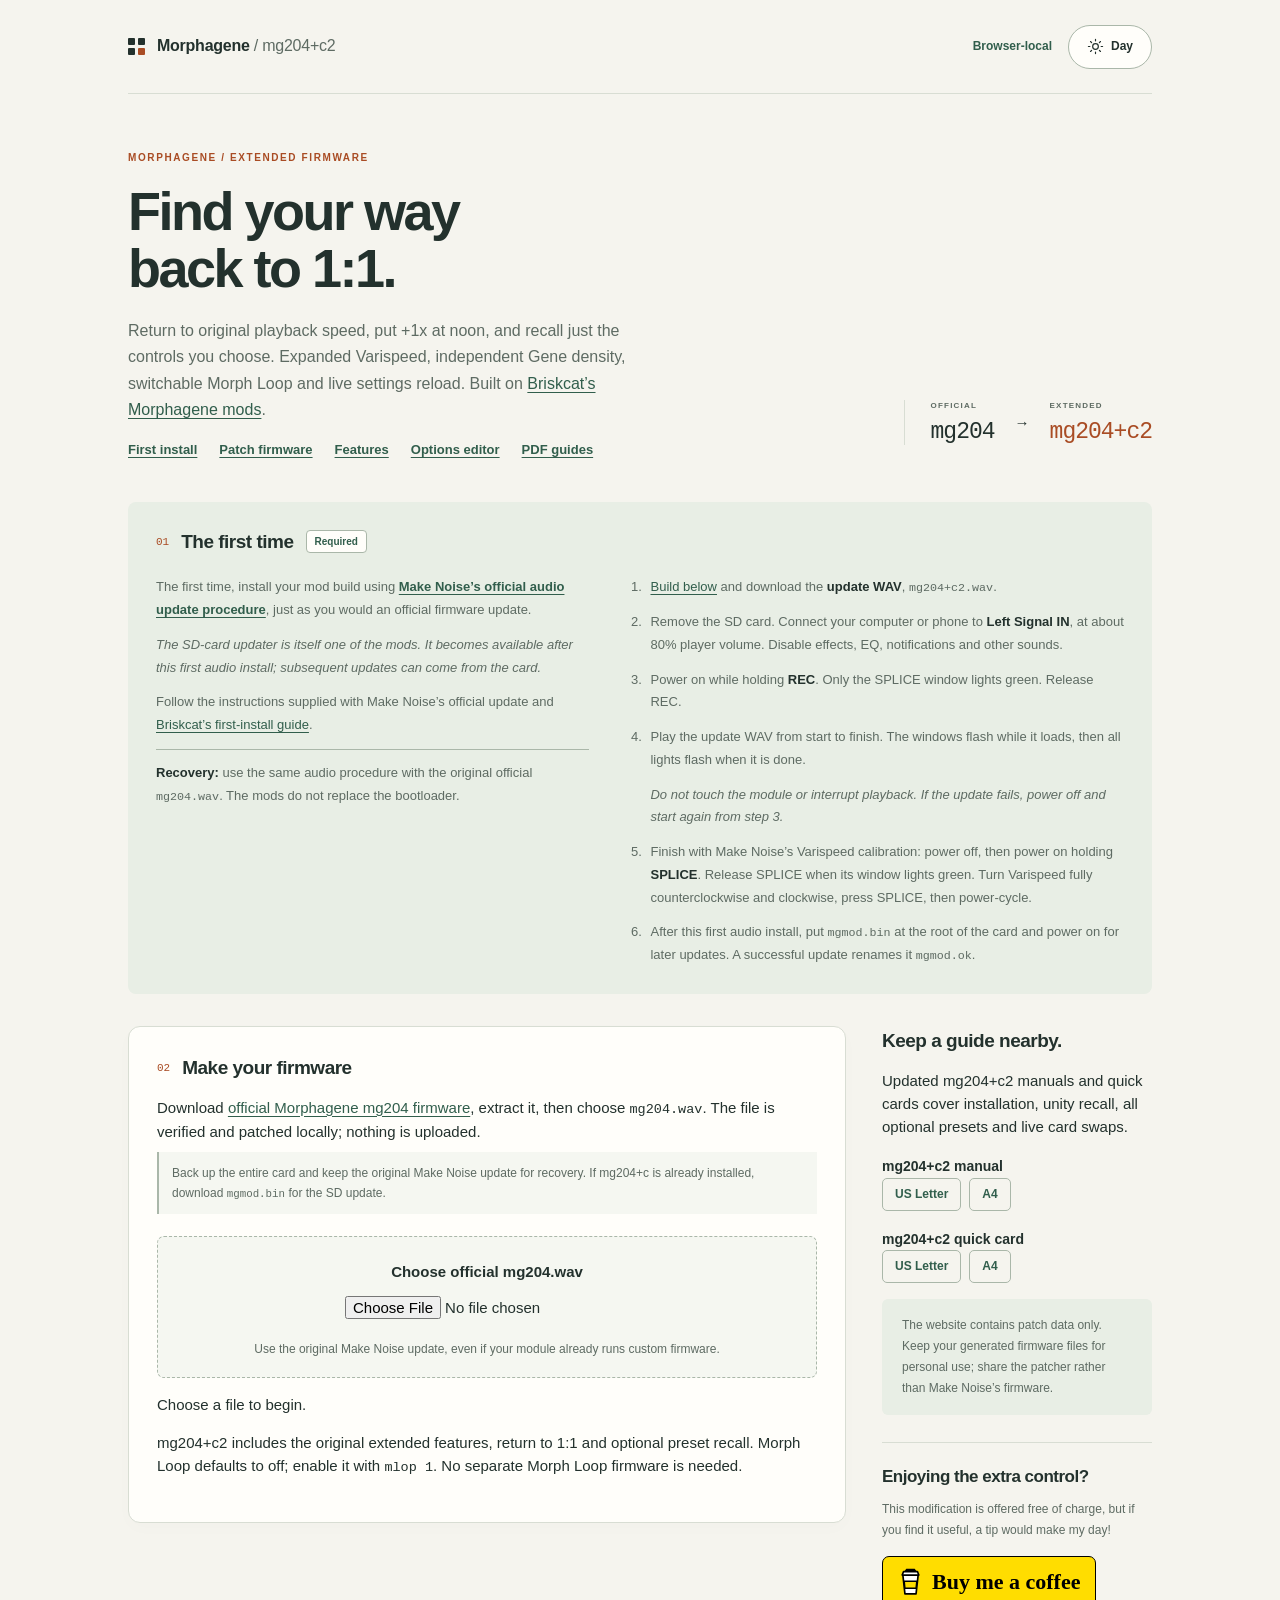
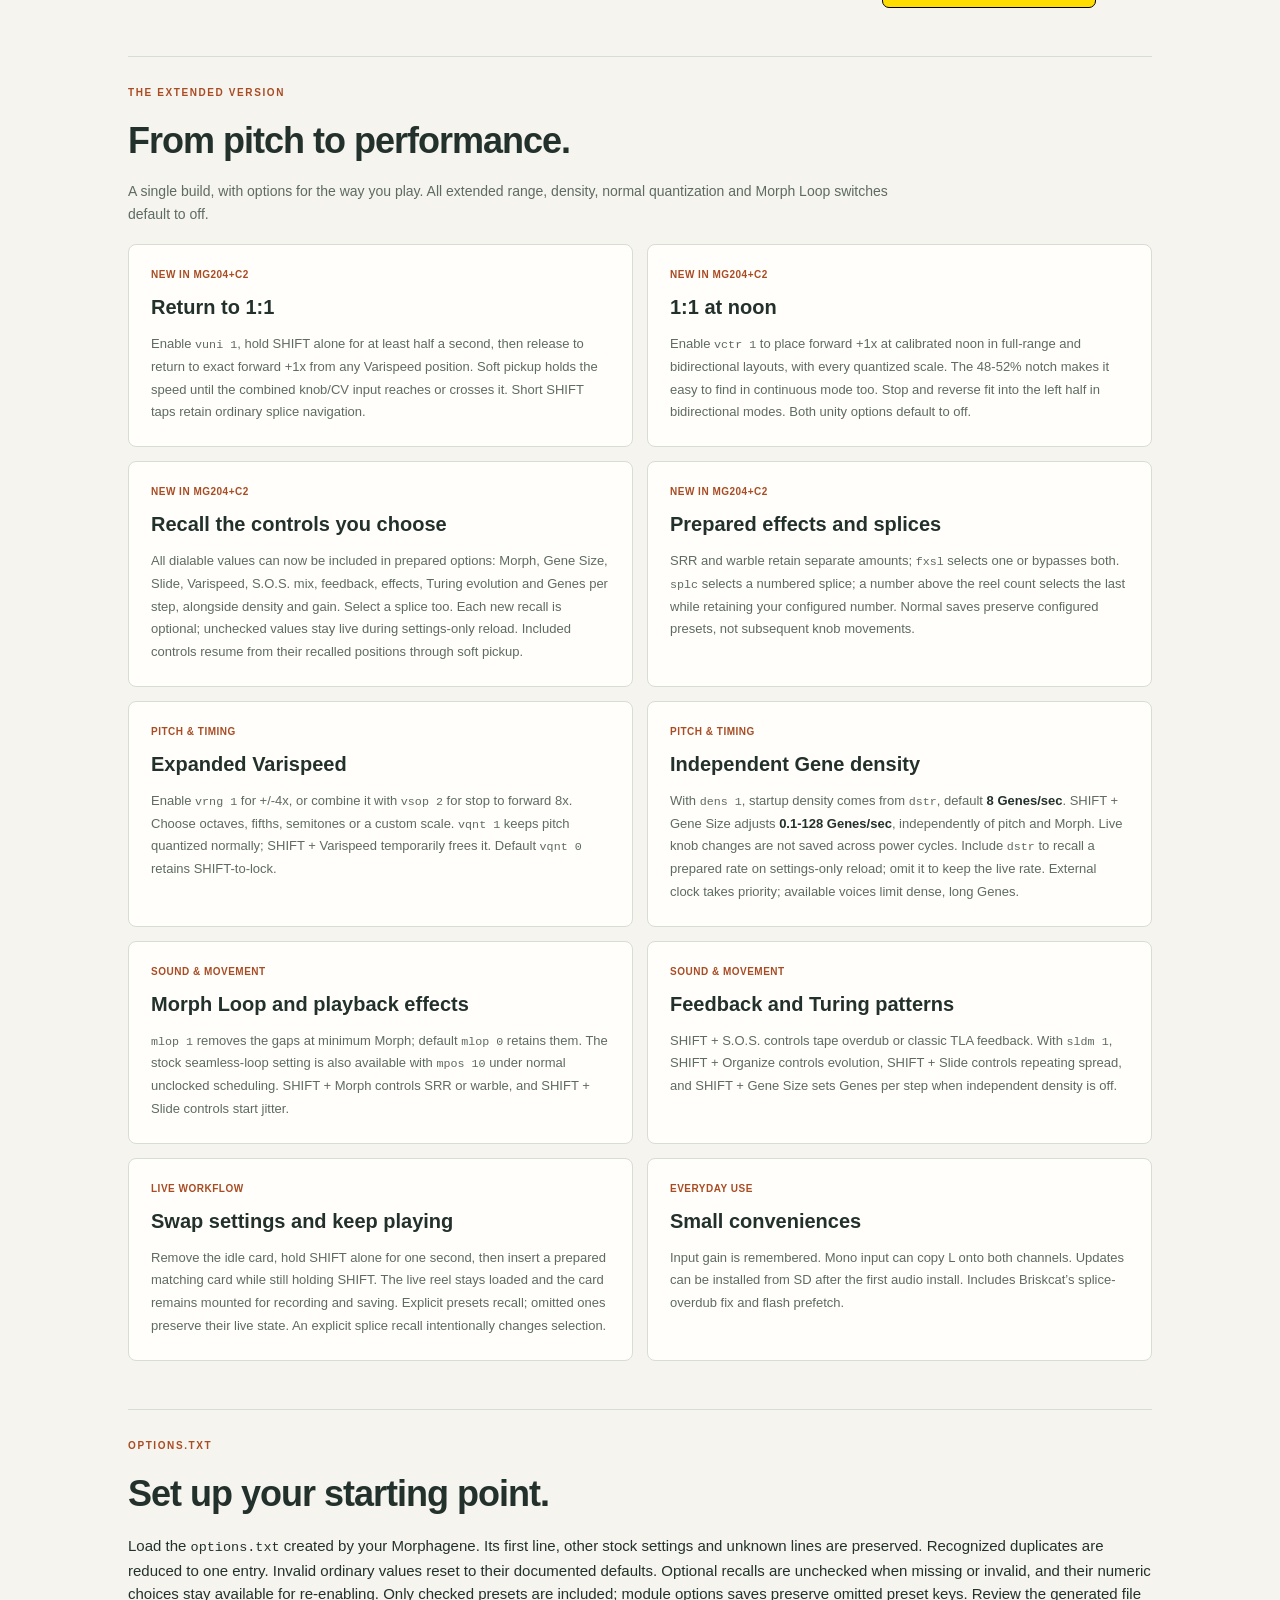
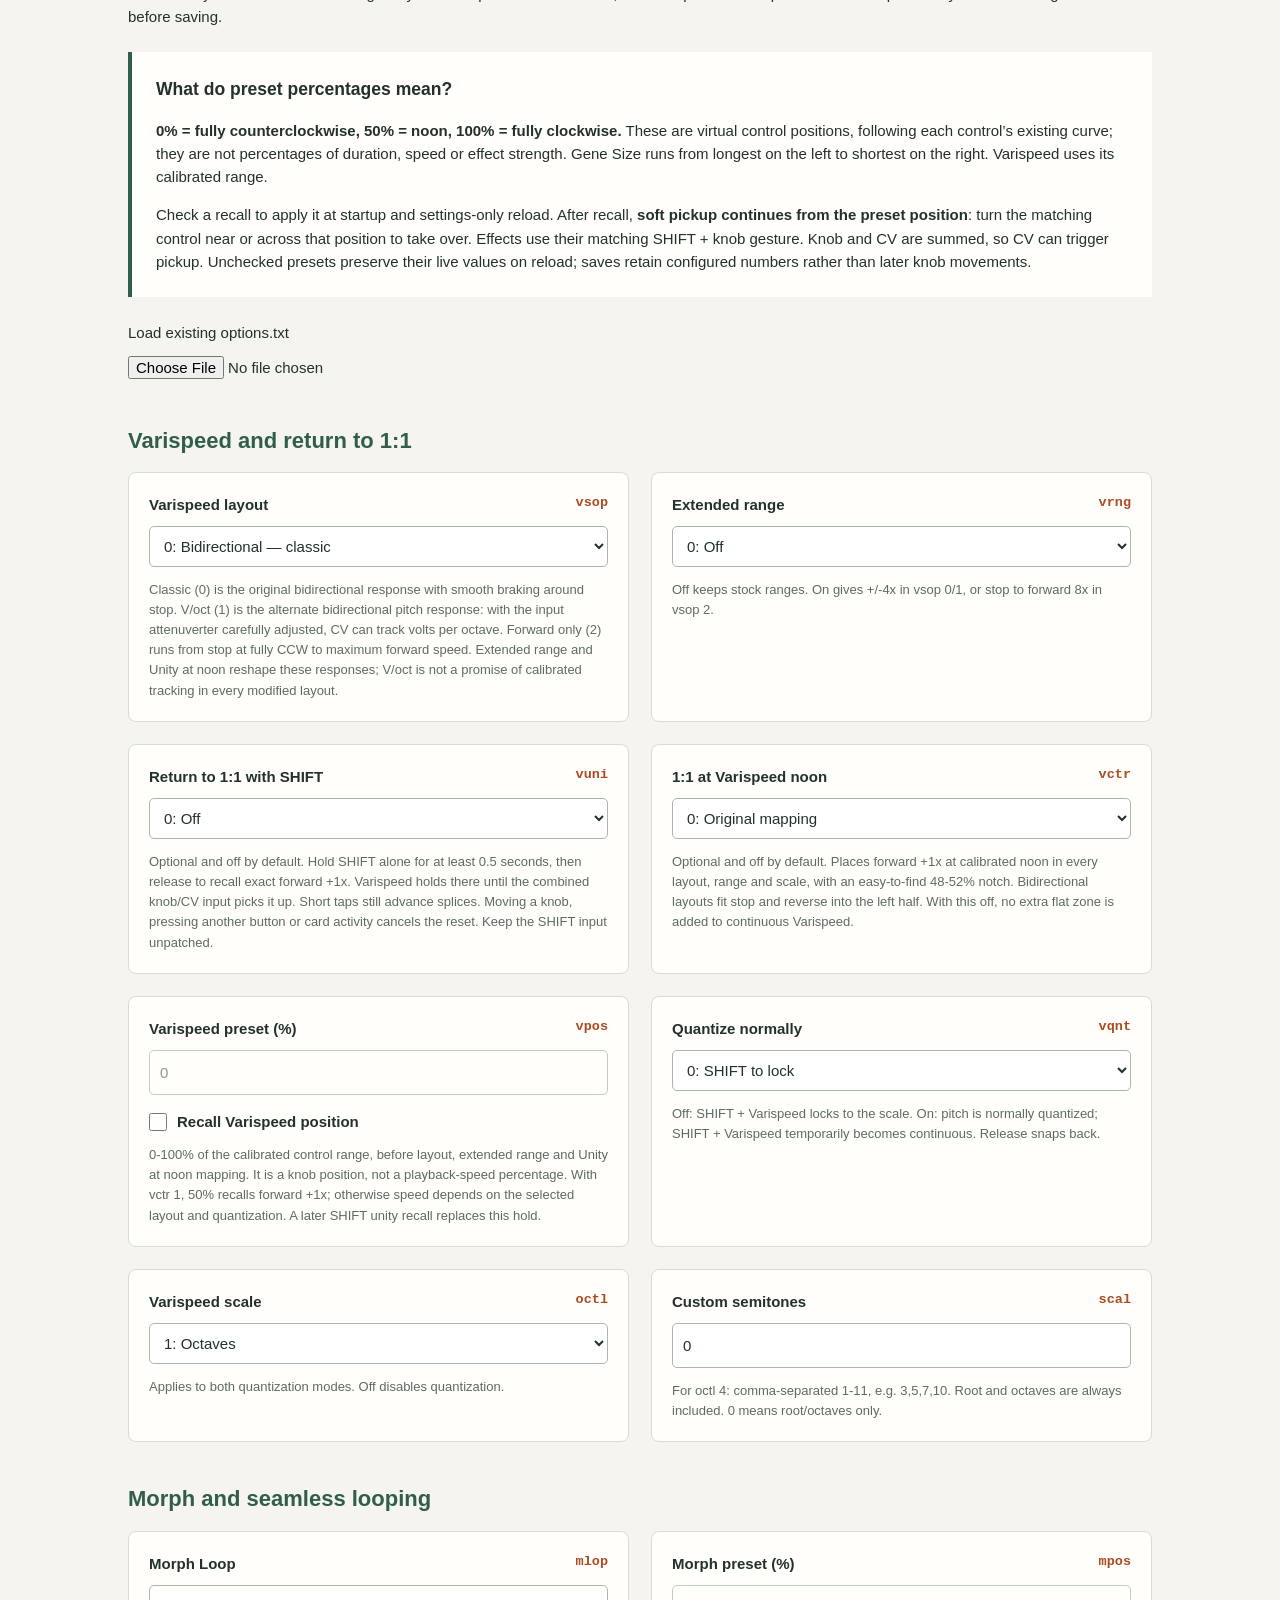
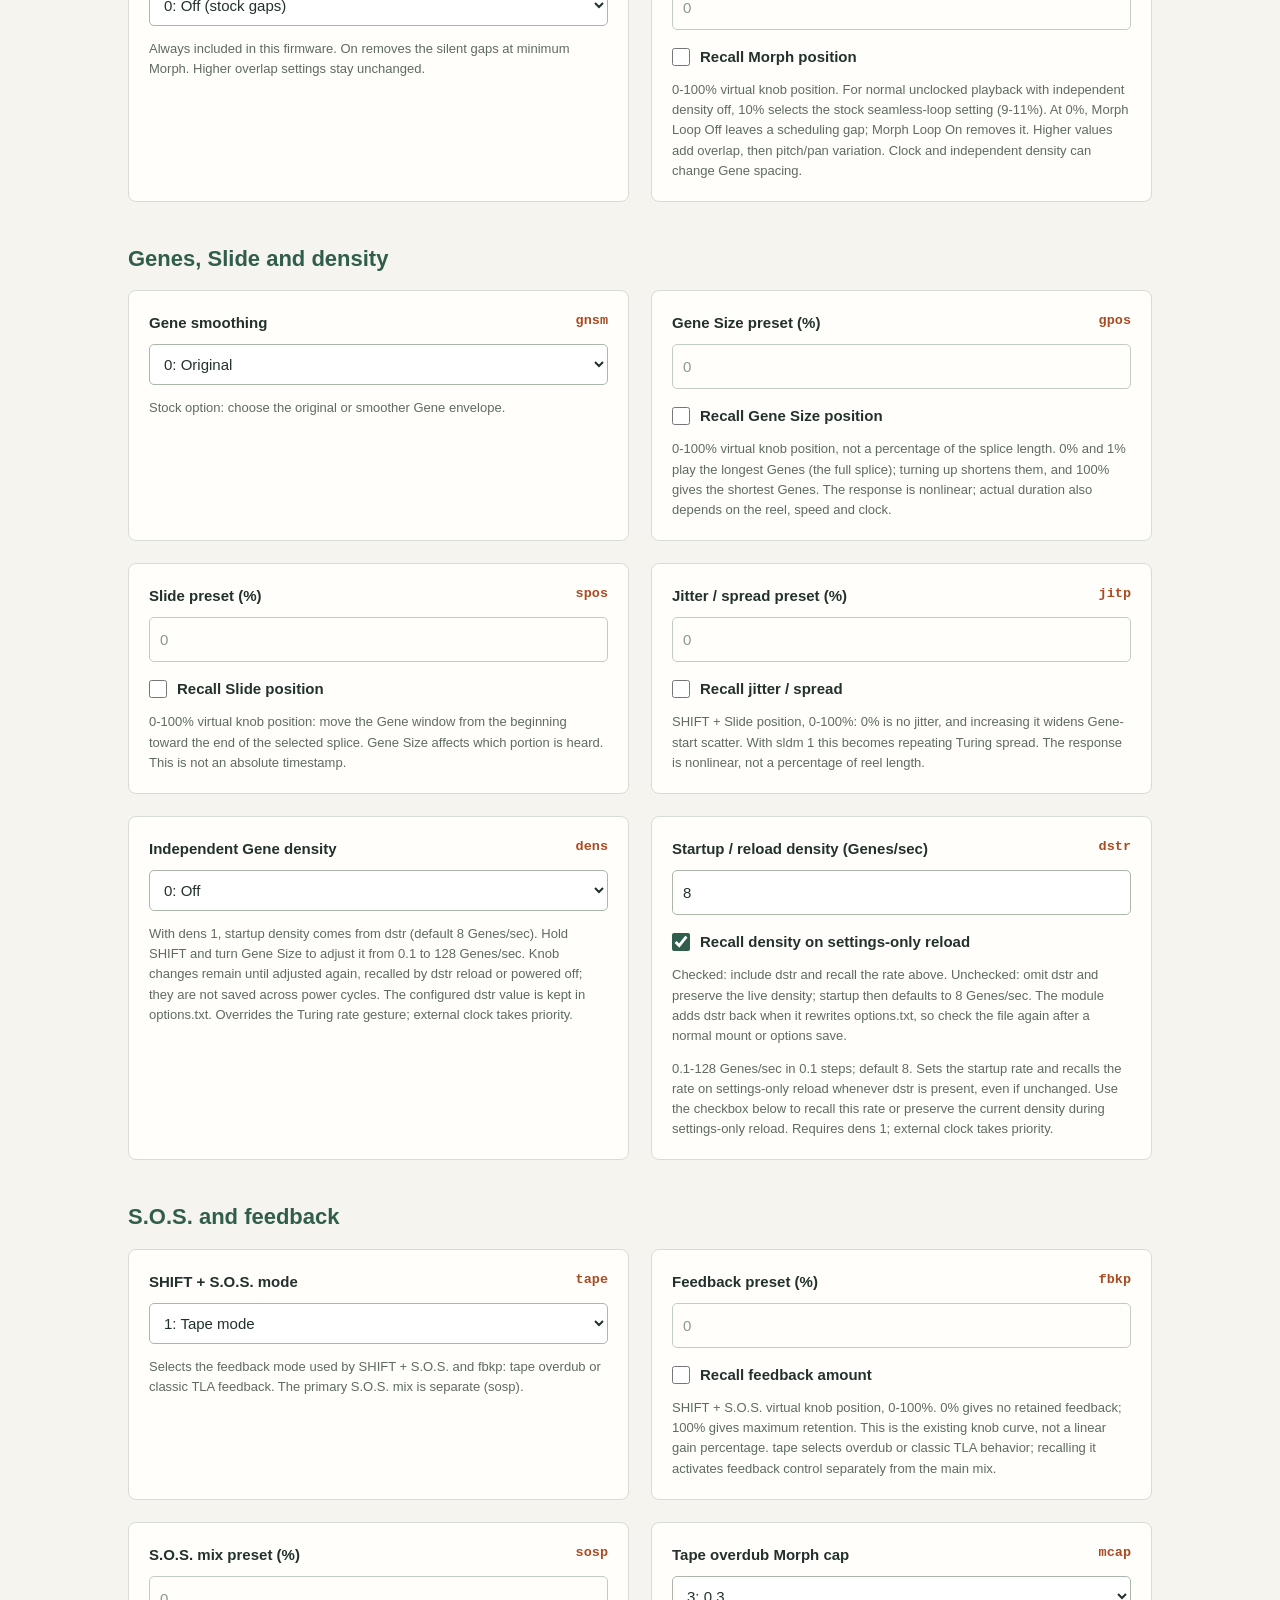
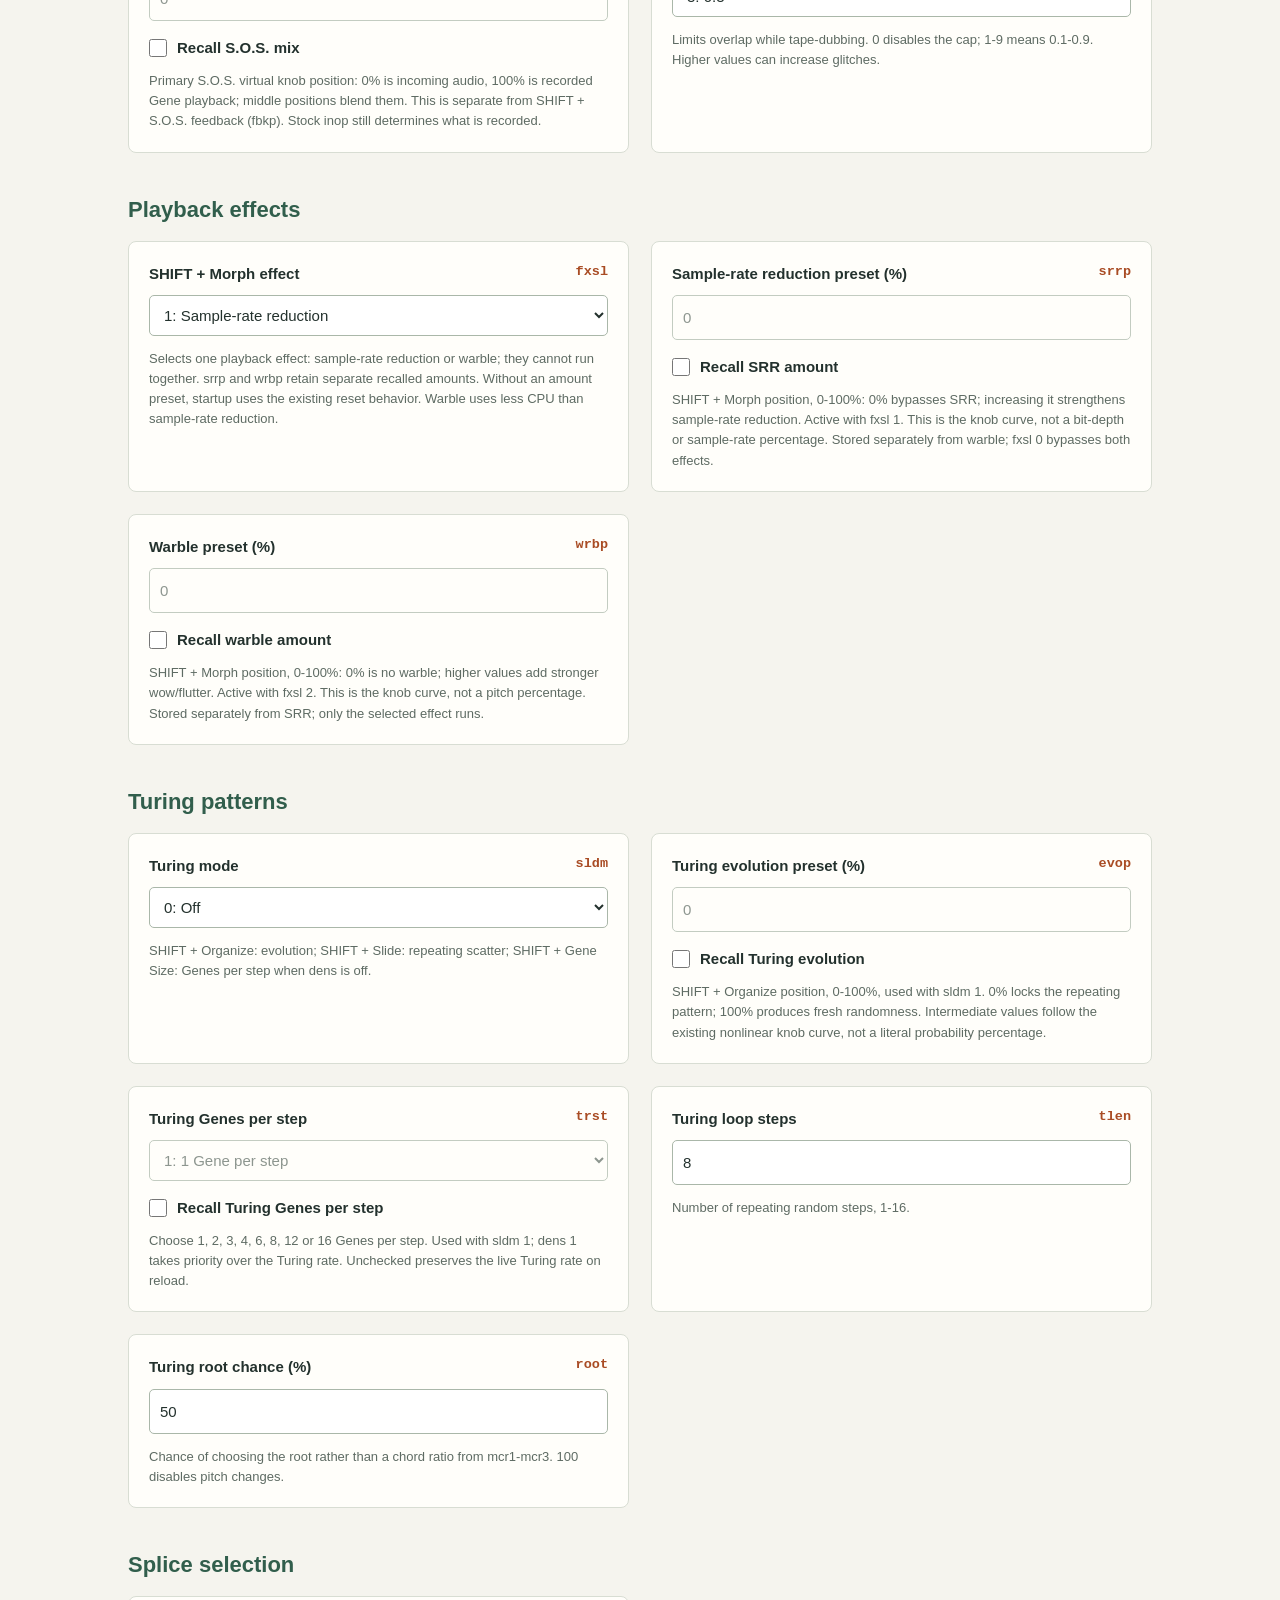
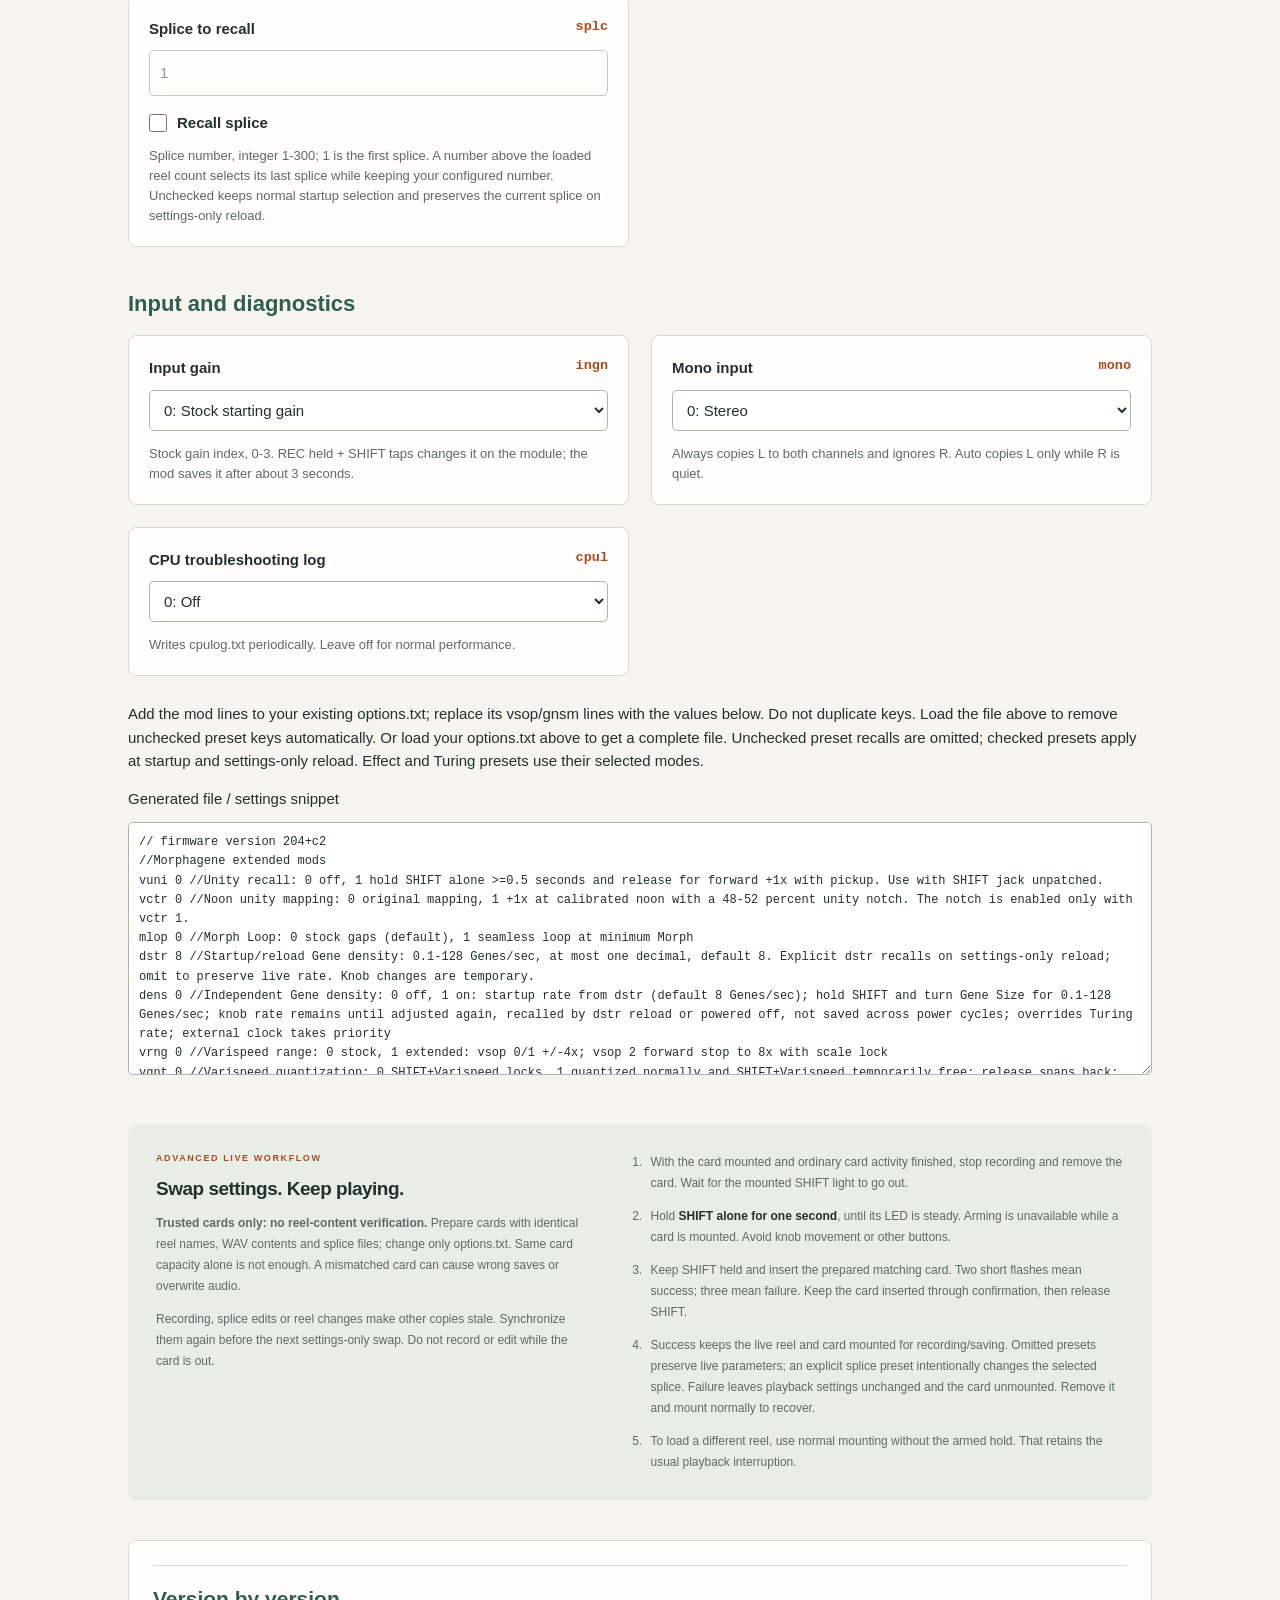
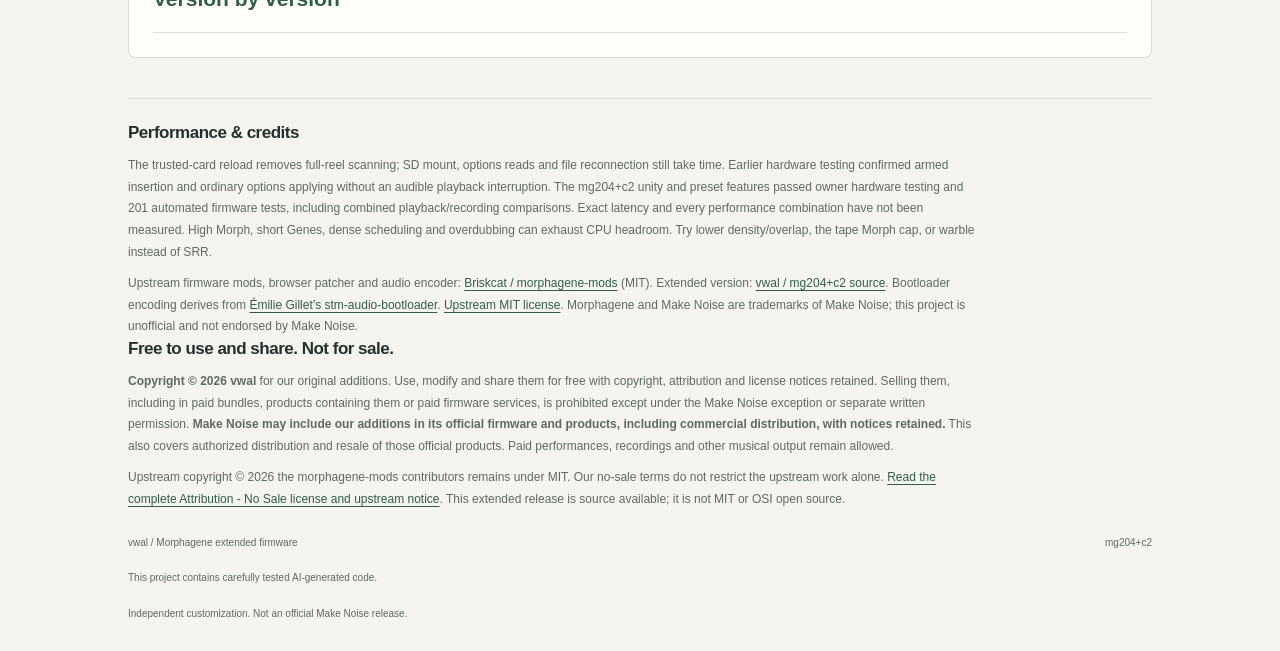
==== commit bddf8ff8: "Add persistent day and night themes with header switch" ====
--- a/web/index.html
+++ b/web/index.html
@@ -2,9 +2,9 @@
 <html lang="en"><head><meta charset="utf-8"><meta name="viewport" content="width=device-width, initial-scale=1">
 <meta name="description" content="Morphagene mg204+c2: return to 1:1, unity at noon, optional control presets, WAV/SD firmware patcher and local options editor.">
 <meta name="referrer" content="no-referrer"><meta http-equiv="Content-Security-Policy" content="default-src 'none'; script-src 'self'; style-src 'self'; img-src 'self' data:; connect-src 'none'; object-src 'none'; base-uri 'none'; form-action 'none'">
-<title>Morphagene mg204+c2 / firmware patcher</title><link rel="stylesheet" href="styles.css"><script defer src="remixes.js"></script><script defer src="app.js"></script></head>
+<title>Morphagene mg204+c2 / firmware patcher</title><script src="theme.js"></script><link rel="stylesheet" href="styles.css"><script defer src="remixes.js"></script><script defer src="app.js"></script></head>
 <body><a class="skip-link" href="#patcher">Skip to patcher</a><div class="page-shell">
-<header class="site-header"><a class="brand" href="./"><span class="brand-mark" aria-hidden="true"><i></i><i></i><i></i><i></i></span><span>Morphagene <span class="brand-subtitle">/ mg204+c2</span></span></a><span class="local-badge">Browser-local</span></header>
+<header class="site-header"><a class="brand" href="./"><span class="brand-mark" aria-hidden="true"><i></i><i></i><i></i><i></i></span><span>Morphagene <span class="brand-subtitle">/ mg204+c2</span></span></a><div class="header-actions"><span class="local-badge">Browser-local</span><button class="theme-toggle" id="theme-toggle" type="button" role="switch" aria-label="Night mode" aria-checked="false" title="Switch to night mode" hidden><svg class="theme-sun" viewBox="0 0 24 24" fill="none" stroke="currentColor" stroke-width="1.7" stroke-linecap="round" aria-hidden="true" focusable="false"><circle cx="12" cy="12" r="4"/><path d="M12 2v2m0 16v2M2 12h2m16 0h2M5 5l1.5 1.5m11 11L19 19M5 19l1.5-1.5m11-11L19 5"/></svg><svg class="theme-moon" viewBox="0 0 24 24" fill="none" stroke="currentColor" stroke-width="1.7" stroke-linecap="round" stroke-linejoin="round" aria-hidden="true" focusable="false"><path d="M20.7 13.2A8.8 8.8 0 0 1 10.8 3.3a8.8 8.8 0 1 0 9.9 9.9Z"/></svg><span id="theme-label">Day</span></button></div></header>
 <main><section class="intro"><p class="eyebrow">MORPHAGENE / EXTENDED FIRMWARE</p><h1>Find your way<br>back to 1:1.</h1><p class="intro-copy">Return to original playback speed, put +1x at noon, and recall just the controls you choose. Expanded Varispeed, independent Gene density, switchable Morph Loop and live settings reload. Built on <a href="https://briskcat.github.io/morphagene-mods/">Briskcat’s Morphagene mods</a>.</p><nav class="intro-links" aria-label="On this page"><a href="#installation">First install</a><a href="#patcher">Patch firmware</a><a href="#features">Features</a><a href="#options">Options editor</a><a href="#guides">PDF guides</a></nav><div class="version-path"><span><small>OFFICIAL</small><strong>mg204</strong></span><span aria-hidden="true">→</span><span><small>EXTENDED</small><strong>mg204+c2</strong></span></div></section>
 <section class="installation-note first-install" id="installation" aria-labelledby="first-install-title">
 <div class="card-heading first-install-heading"><span class="section-number">01</span><h2 id="first-install-title">The first time</h2><span class="install-required">Required</span></div>
--- a/web/styles.css
+++ b/web/styles.css
@@ -309,3 +309,31 @@
 textarea{font:12px/1.6 ui-monospace,monospace;resize:vertical;margin:12px 0}input[type=file]{display:block;max-width:100%;margin:12px 0}.feature-grid h3{margin:0;font-size:20px}button:focus-visible,input:focus-visible,select:focus-visible,textarea:focus-visible{outline:3px solid var(--orange);outline-offset:3px}
 [data-kind=error]{color:var(--red)}[data-kind=ok]{color:var(--green)}
 @media(max-width:650px){.options-grid{grid-template-columns:1fr}.intro{padding-right:0}.feature-grid h3{font-size:19px}}
+/* Day/night mode shares the same layout and accessible controls. */
+:root{--input-bg:#ffffff;--field-wash:#f5f7f1;--control-line:#aab7a9}
+:root[data-theme="dark"]{
+  color-scheme:dark;
+  --paper:#141c19;--card:#1d2823;--ink:#e5ece5;--muted:#aebdb2;
+  --line:#3b4d42;--green:#9bceb0;--green-light:#24372c;
+  --orange:#eeab83;--orange-light:#3c2b23;--red:#f3aaa0;--red-light:#442824;
+  --input-bg:#141f19;--field-wash:#1c2e23;--control-line:#687e6d;
+}
+.header-actions{display:flex;align-items:center;gap:16px;flex-shrink:0}
+.theme-toggle{display:inline-flex;align-items:center;justify-content:center;gap:7px;min-height:44px;min-width:84px;padding:8px 12px;border:1px solid var(--control-line);border-radius:24px;background:var(--card);color:var(--ink);font-size:12px;font-weight:600}
+.theme-toggle:hover{background:var(--green-light);border-color:var(--green)}
+.theme-toggle svg{width:17px;height:17px;flex:none}
+.theme-moon{display:none}
+[data-theme="dark"] .theme-sun{display:none}
+[data-theme="dark"] .theme-moon{display:block}
+.backup-reminder,.file-zone{background:var(--field-wash);border-color:var(--control-line)}
+.file-zone.is-dragging{background:var(--orange-light);border-color:var(--orange)}
+select,.option-field input,textarea{background:var(--input-bg);border-color:var(--control-line)}
+.option-field input:disabled,.option-field select:disabled{background:var(--card)}
+.paper-choices a,.install-required,.installation-note .filename-note{border-color:var(--control-line)}
+.skip-link{color:var(--paper)}
+[data-theme="dark"] .primary-button,[data-theme="dark"] .download-button{color:var(--paper)}
+[data-theme="dark"] .primary-button:hover:not(:disabled),[data-theme="dark"] .download-button:hover{background:#b7e2c7;border-color:#b7e2c7}
+[data-theme="dark"] .primary-button:disabled{background:var(--line);border-color:var(--line);color:var(--muted)}
+@media(max-width:460px){.site-header{gap:12px}.brand{font-size:14px;gap:8px}.header-actions{gap:10px}.theme-toggle{min-width:74px;padding:8px}}
+@media(max-width:340px){.site-header{flex-wrap:wrap;padding:16px 0;gap:12px}.header-actions{margin-left:auto}}
+
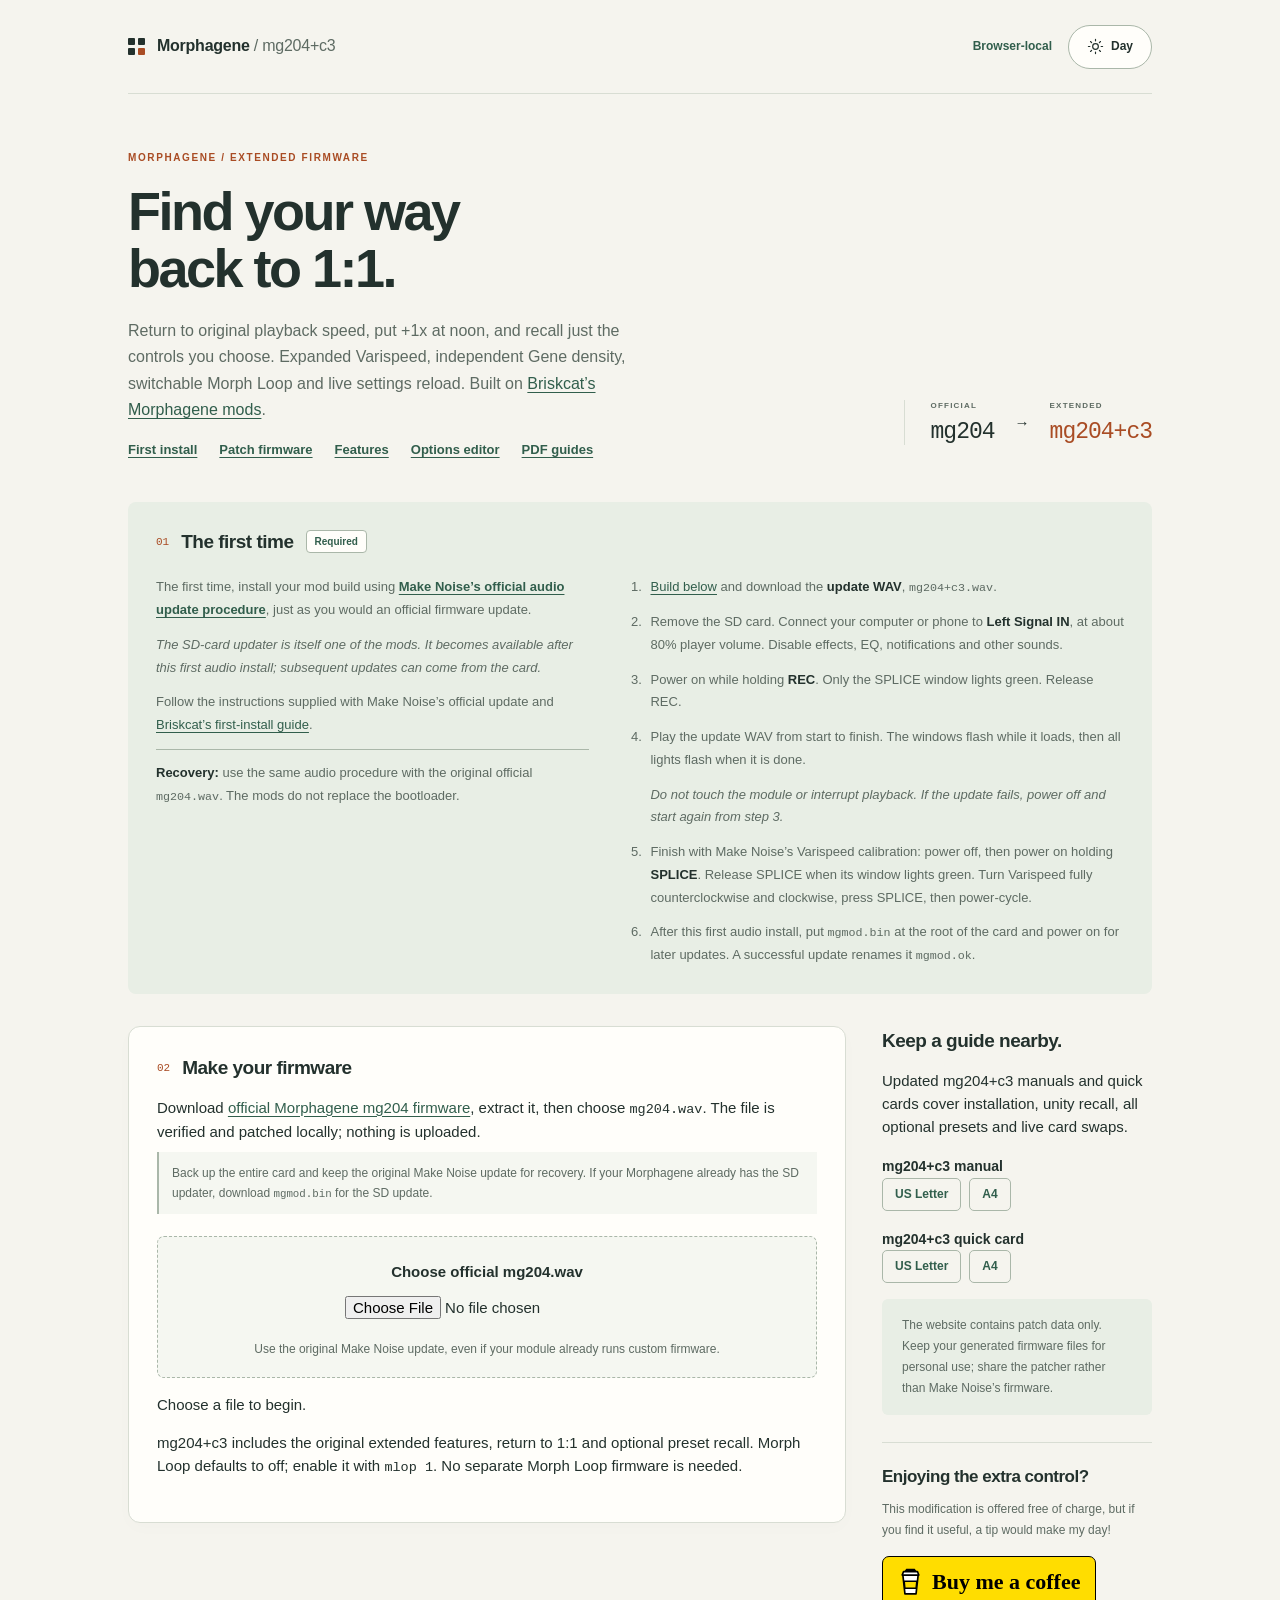
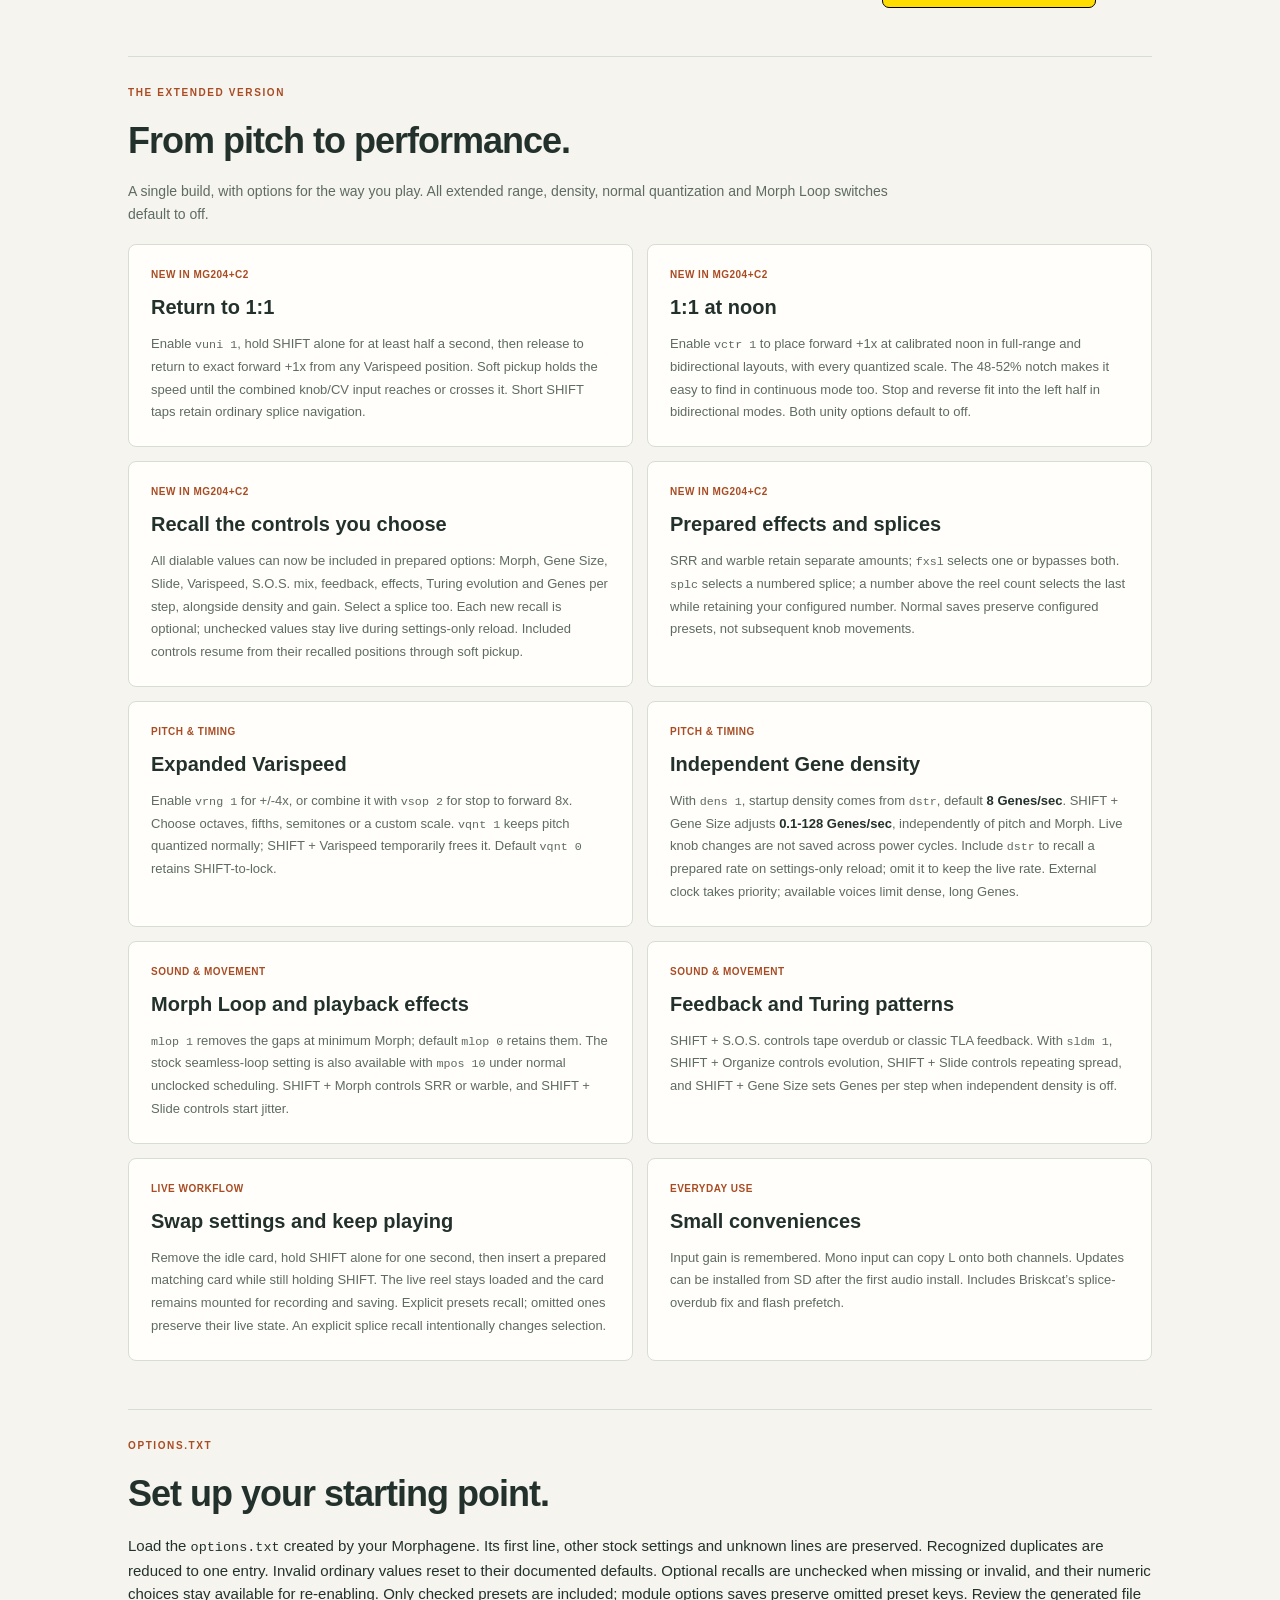
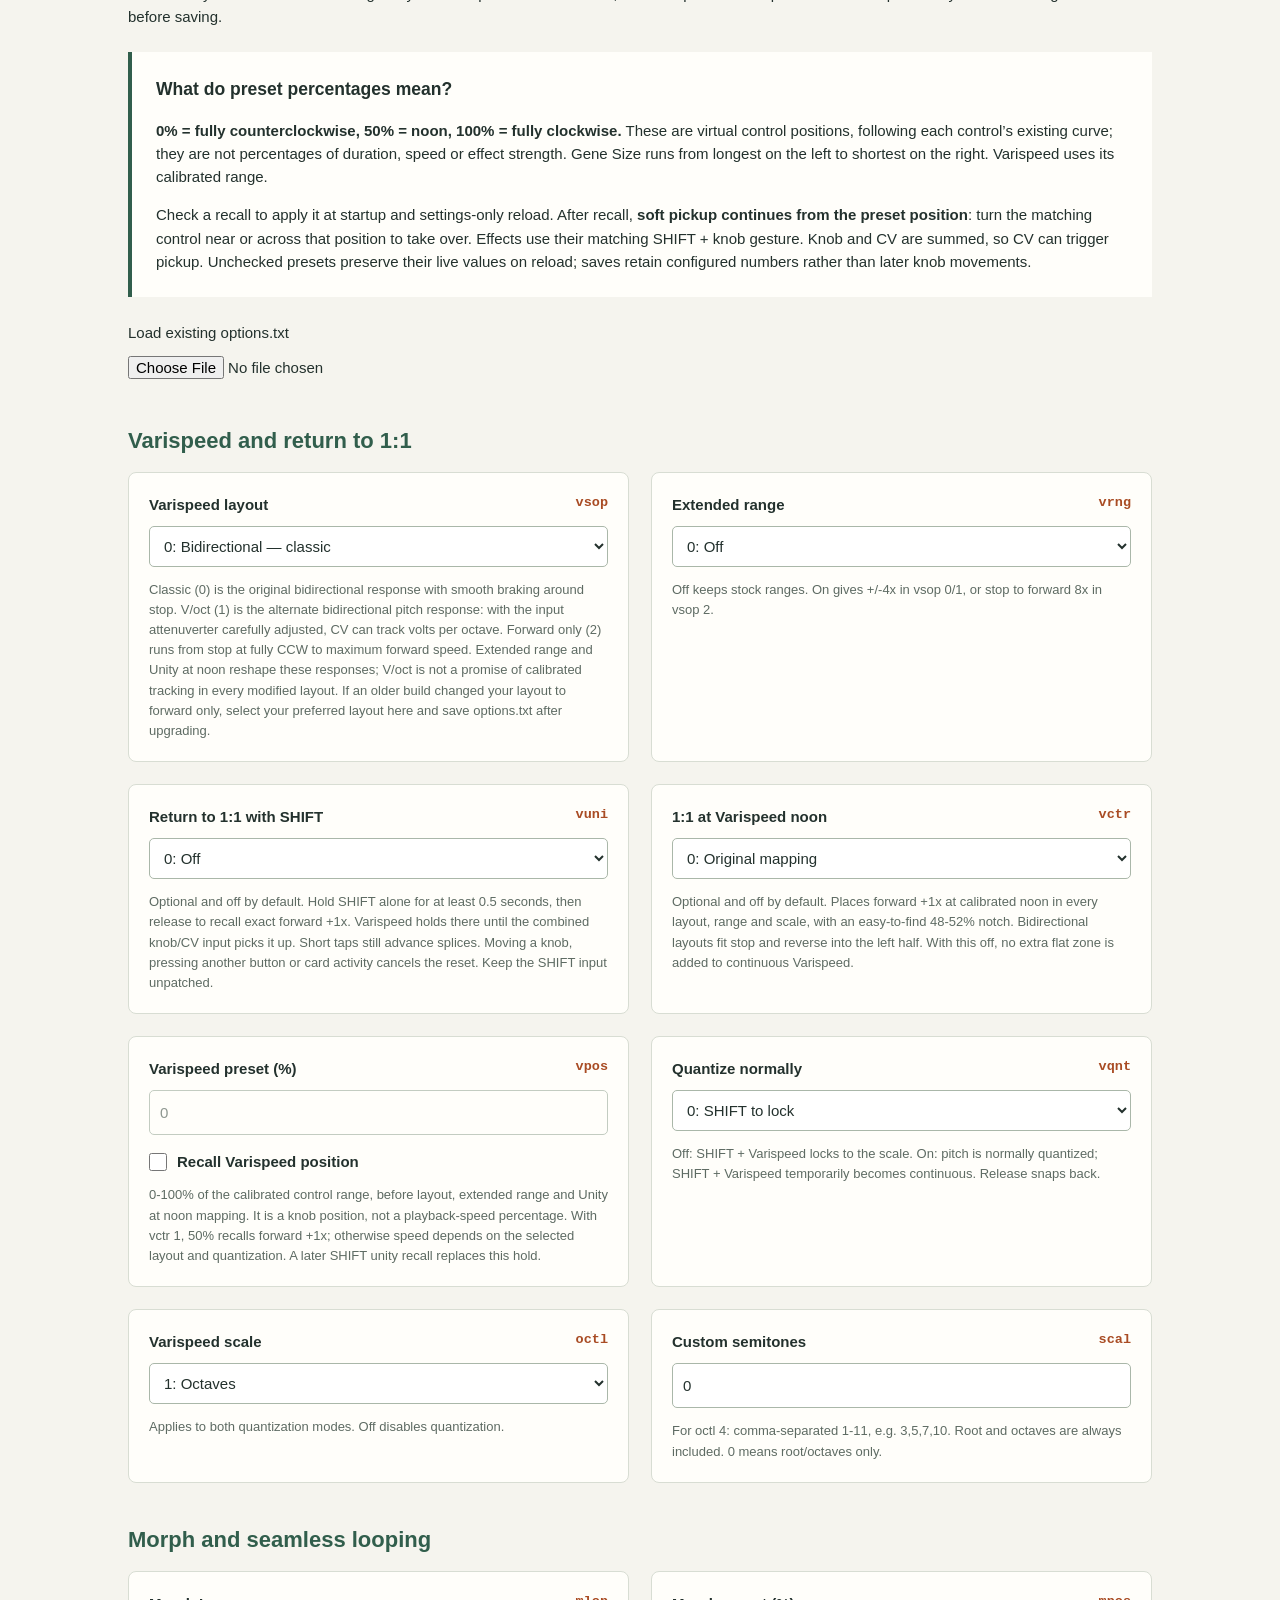
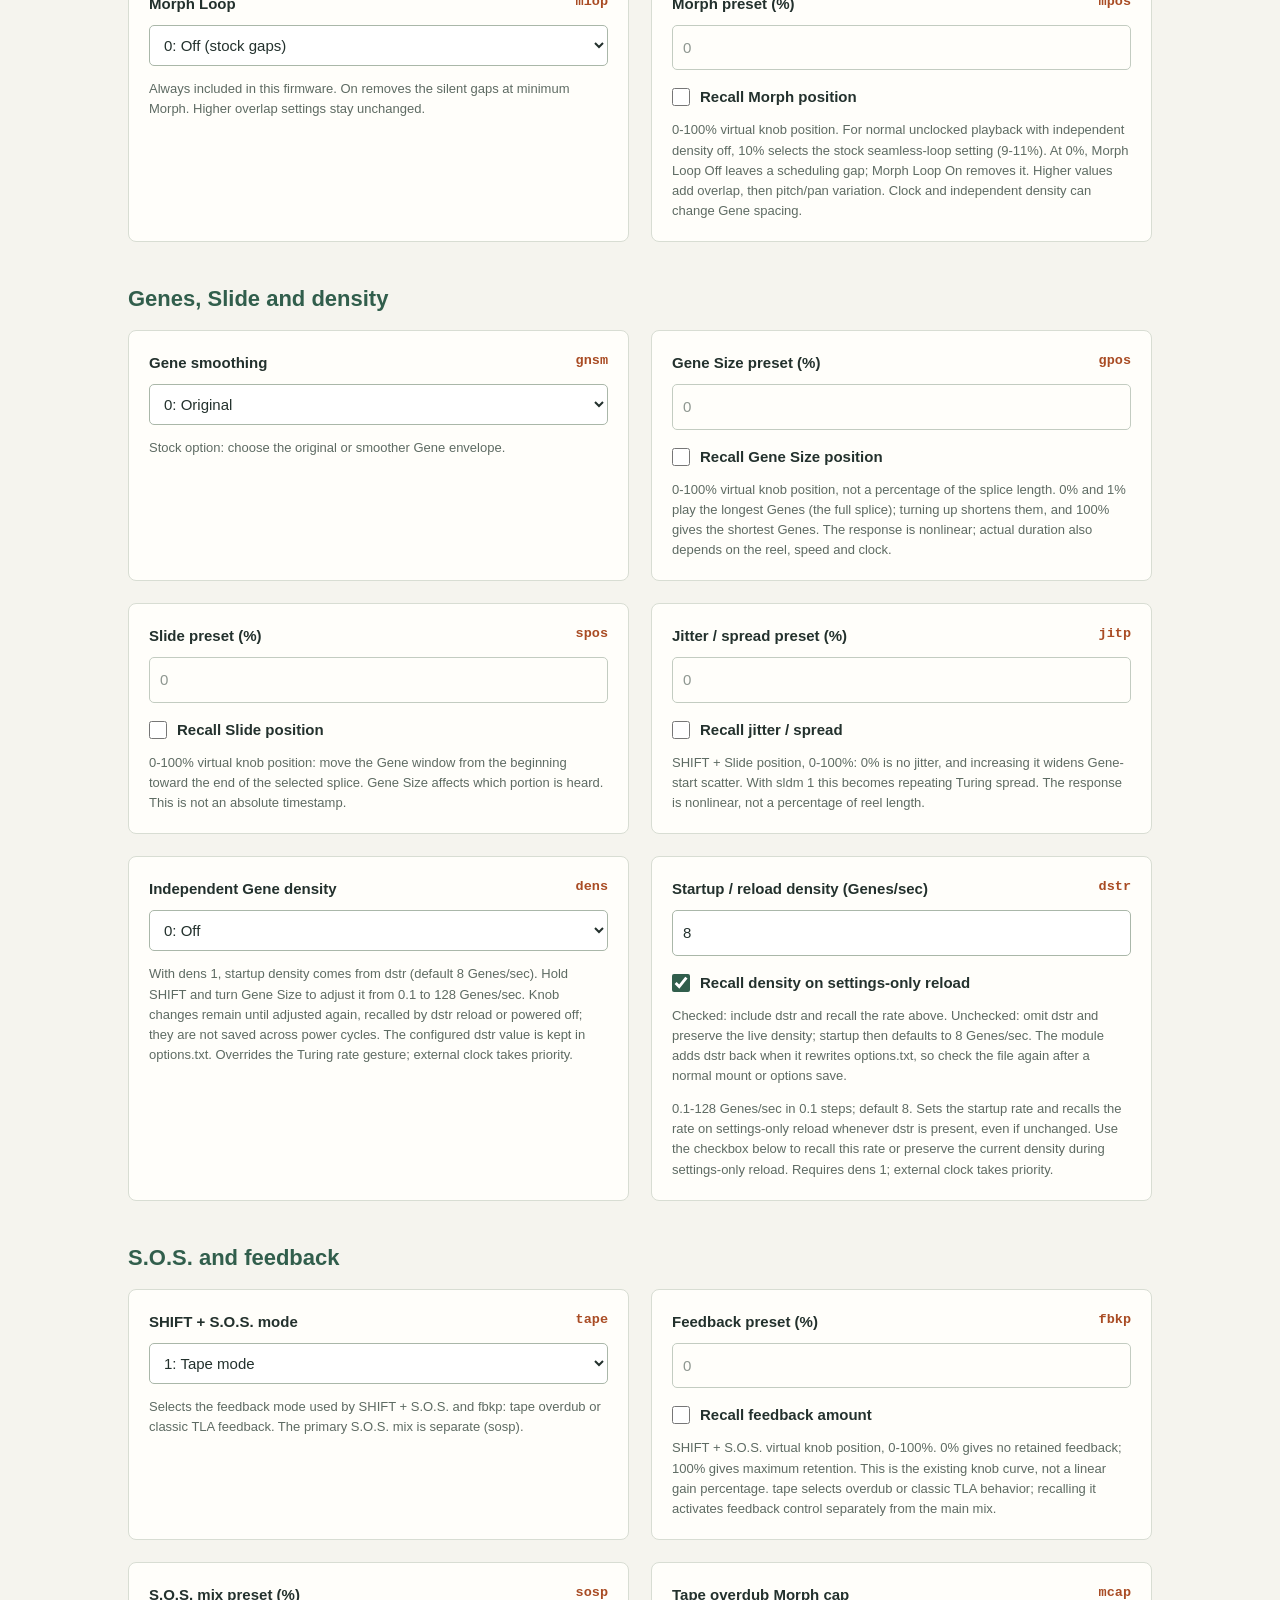
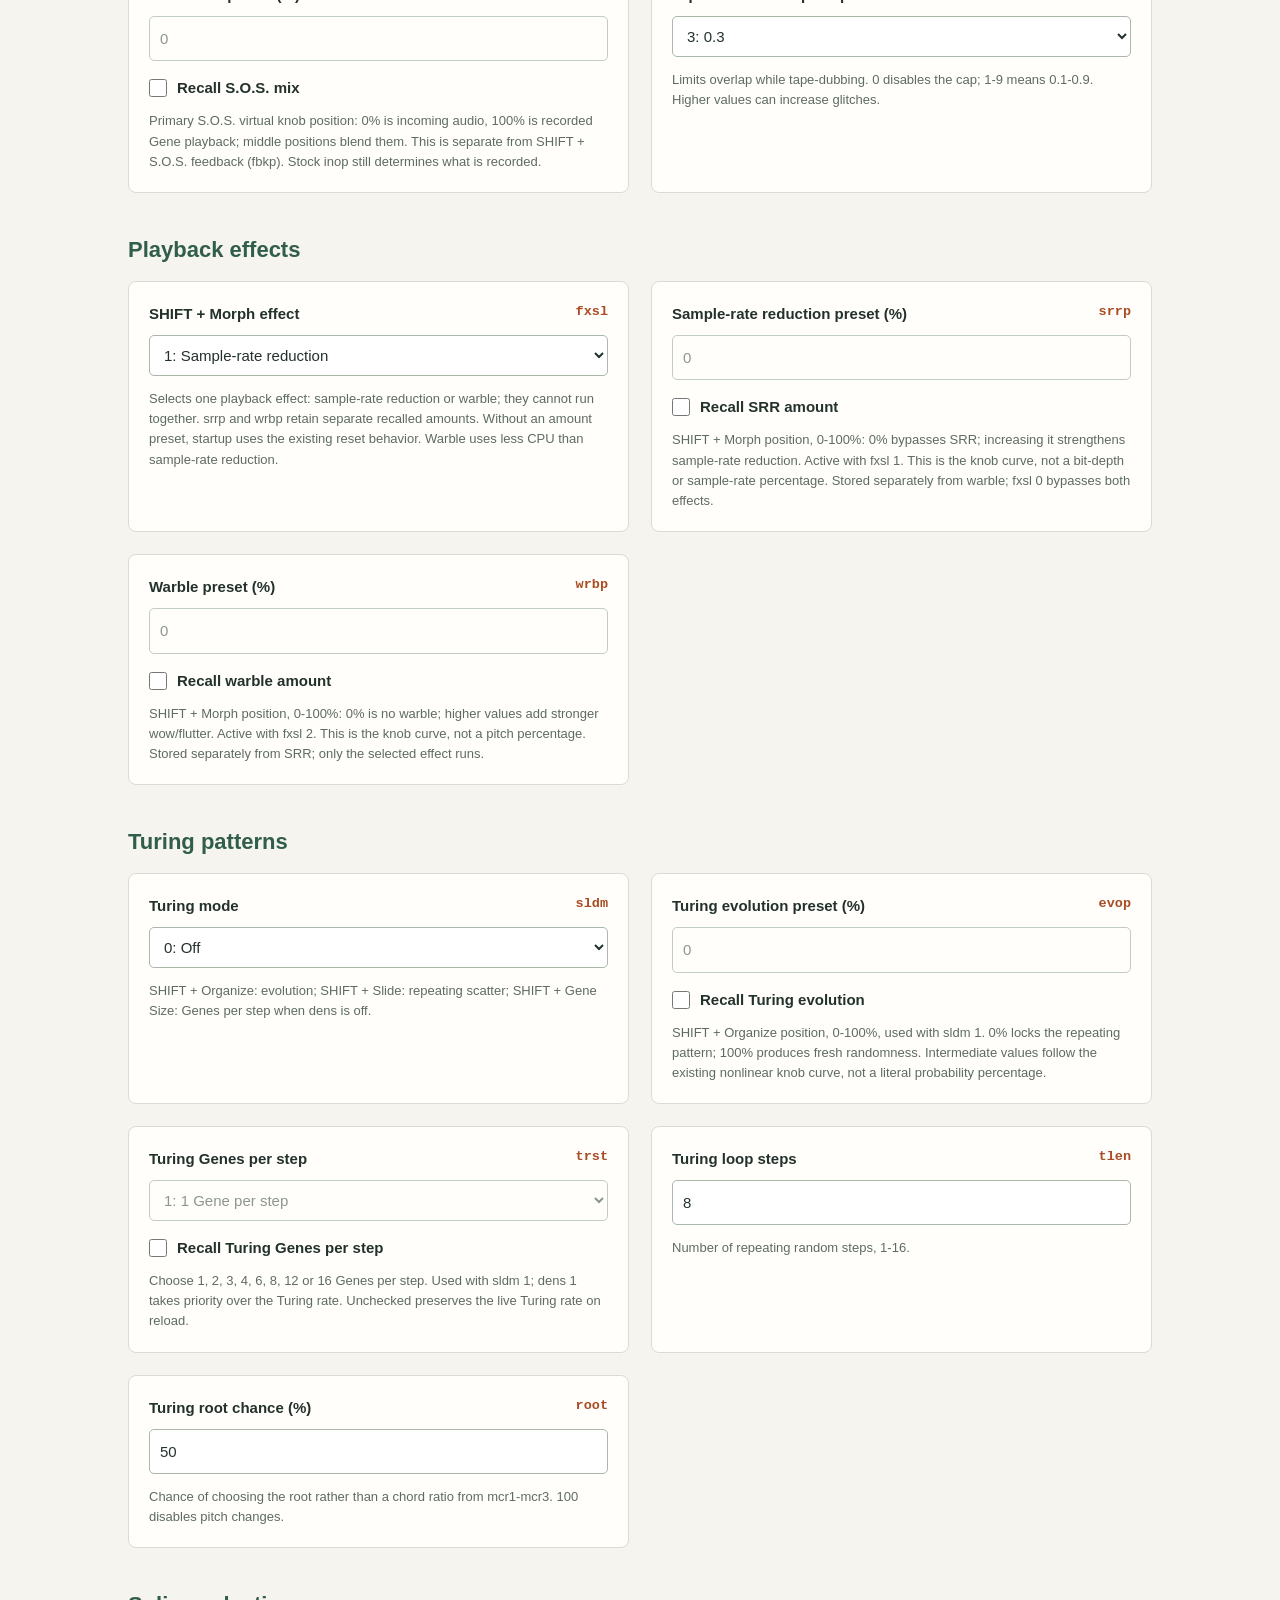
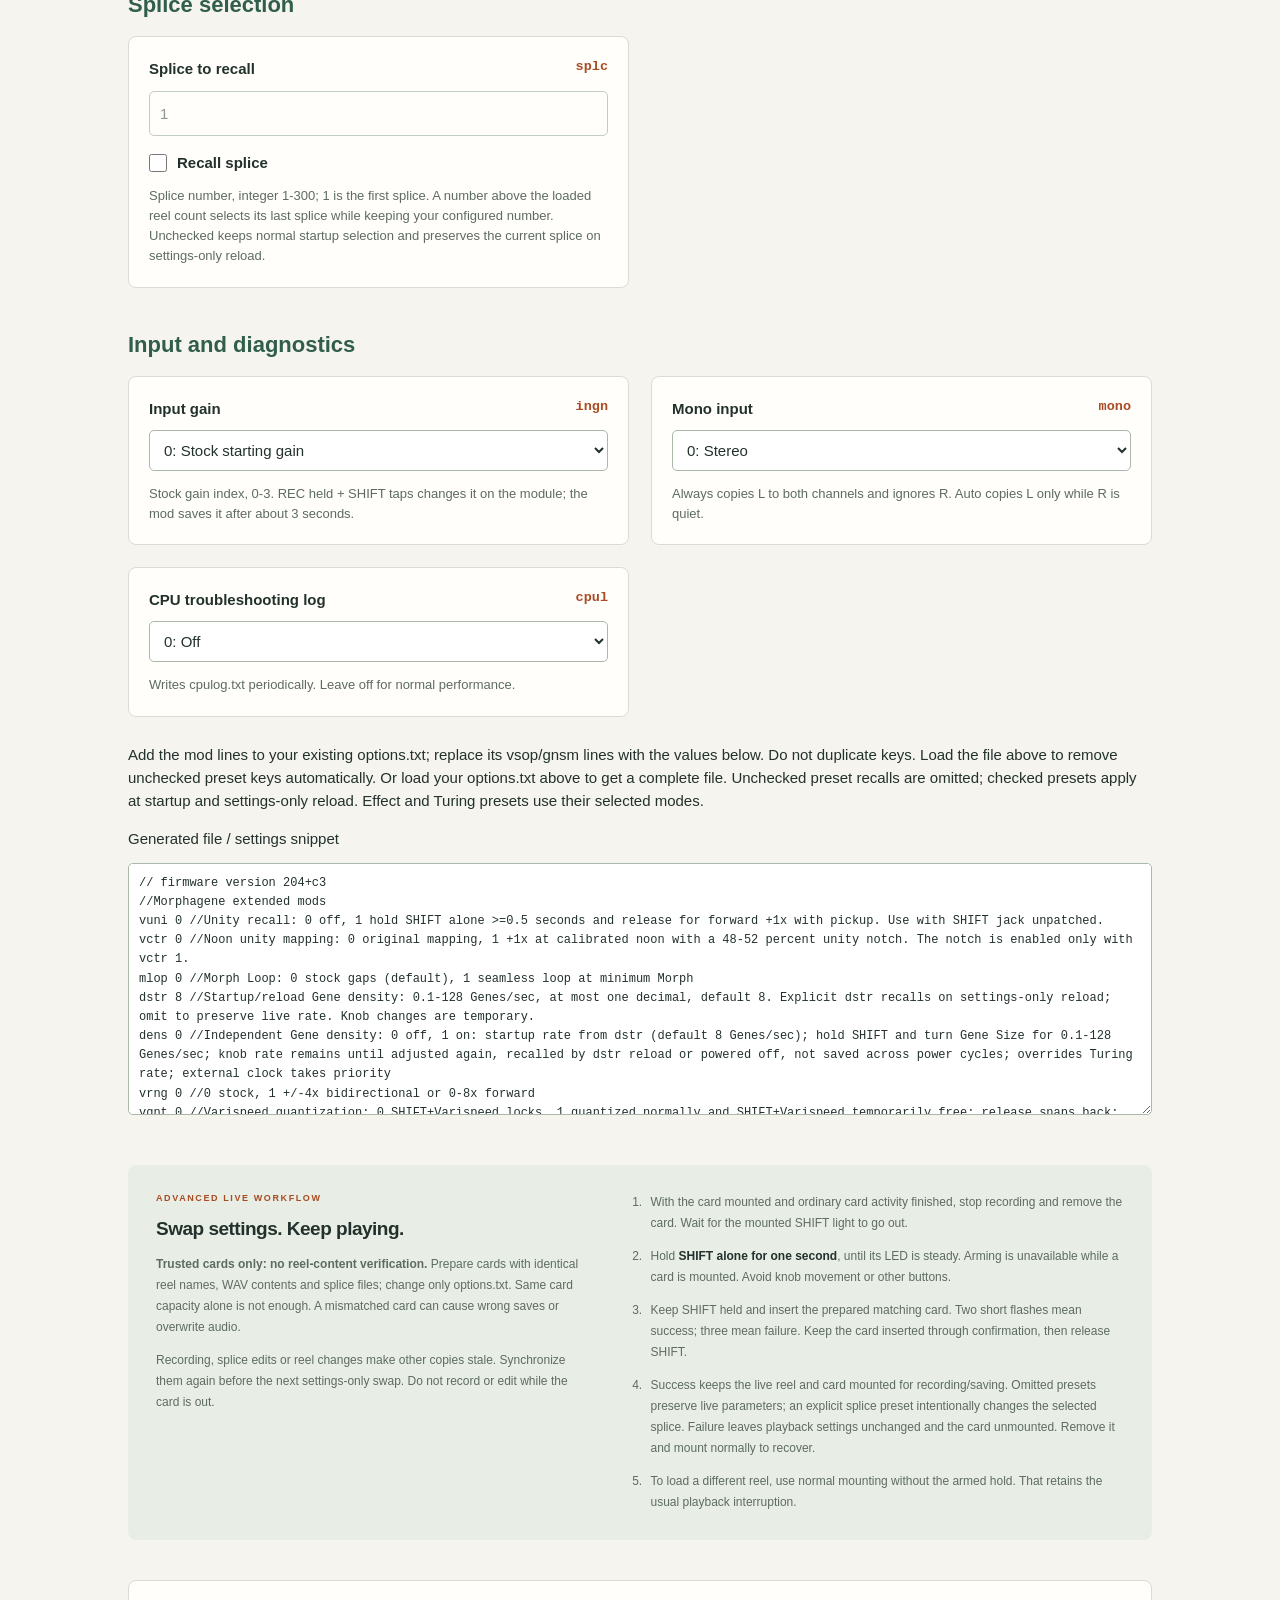
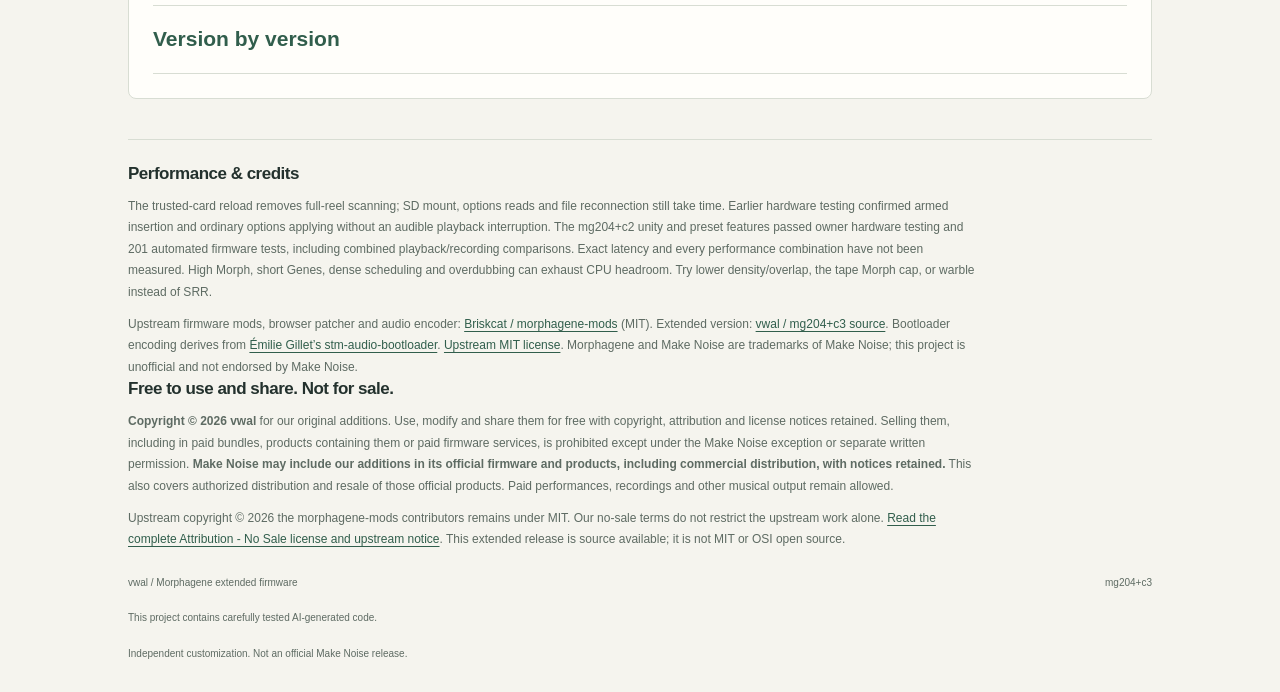
==== commit 70aa423a: "Prepare mg204+c3 with verified settings-file handling" ====
--- a/web/index.html
+++ b/web/index.html
@@ -1,24 +1,24 @@
 <!doctype html>
 <html lang="en"><head><meta charset="utf-8"><meta name="viewport" content="width=device-width, initial-scale=1">
-<meta name="description" content="Morphagene mg204+c2: return to 1:1, unity at noon, optional control presets, WAV/SD firmware patcher and local options editor.">
+<meta name="description" content="Morphagene mg204+c3: return to 1:1, unity at noon, optional control presets, WAV/SD firmware patcher and local options editor.">
 <meta name="referrer" content="no-referrer"><meta http-equiv="Content-Security-Policy" content="default-src 'none'; script-src 'self'; style-src 'self'; img-src 'self' data:; connect-src 'none'; object-src 'none'; base-uri 'none'; form-action 'none'">
-<title>Morphagene mg204+c2 / firmware patcher</title><script src="theme.js"></script><link rel="stylesheet" href="styles.css"><script defer src="remixes.js"></script><script defer src="app.js"></script></head>
+<title>Morphagene mg204+c3 / firmware patcher</title><script src="theme.js"></script><link rel="stylesheet" href="styles.css"><script defer src="remixes.js"></script><script defer src="app.js"></script></head>
 <body><a class="skip-link" href="#patcher">Skip to patcher</a><div class="page-shell">
-<header class="site-header"><a class="brand" href="./"><span class="brand-mark" aria-hidden="true"><i></i><i></i><i></i><i></i></span><span>Morphagene <span class="brand-subtitle">/ mg204+c2</span></span></a><div class="header-actions"><span class="local-badge">Browser-local</span><button class="theme-toggle" id="theme-toggle" type="button" role="switch" aria-label="Night mode" aria-checked="false" title="Switch to night mode" hidden><svg class="theme-sun" viewBox="0 0 24 24" fill="none" stroke="currentColor" stroke-width="1.7" stroke-linecap="round" aria-hidden="true" focusable="false"><circle cx="12" cy="12" r="4"/><path d="M12 2v2m0 16v2M2 12h2m16 0h2M5 5l1.5 1.5m11 11L19 19M5 19l1.5-1.5m11-11L19 5"/></svg><svg class="theme-moon" viewBox="0 0 24 24" fill="none" stroke="currentColor" stroke-width="1.7" stroke-linecap="round" stroke-linejoin="round" aria-hidden="true" focusable="false"><path d="M20.7 13.2A8.8 8.8 0 0 1 10.8 3.3a8.8 8.8 0 1 0 9.9 9.9Z"/></svg><span id="theme-label">Day</span></button></div></header>
-<main><section class="intro"><p class="eyebrow">MORPHAGENE / EXTENDED FIRMWARE</p><h1>Find your way<br>back to 1:1.</h1><p class="intro-copy">Return to original playback speed, put +1x at noon, and recall just the controls you choose. Expanded Varispeed, independent Gene density, switchable Morph Loop and live settings reload. Built on <a href="https://briskcat.github.io/morphagene-mods/">Briskcat’s Morphagene mods</a>.</p><nav class="intro-links" aria-label="On this page"><a href="#installation">First install</a><a href="#patcher">Patch firmware</a><a href="#features">Features</a><a href="#options">Options editor</a><a href="#guides">PDF guides</a></nav><div class="version-path"><span><small>OFFICIAL</small><strong>mg204</strong></span><span aria-hidden="true">→</span><span><small>EXTENDED</small><strong>mg204+c2</strong></span></div></section>
+<header class="site-header"><a class="brand" href="./"><span class="brand-mark" aria-hidden="true"><i></i><i></i><i></i><i></i></span><span>Morphagene <span class="brand-subtitle">/ mg204+c3</span></span></a><div class="header-actions"><span class="local-badge">Browser-local</span><button class="theme-toggle" id="theme-toggle" type="button" role="switch" aria-label="Night mode" aria-checked="false" title="Switch to night mode" hidden><svg class="theme-sun" viewBox="0 0 24 24" fill="none" stroke="currentColor" stroke-width="1.7" stroke-linecap="round" aria-hidden="true" focusable="false"><circle cx="12" cy="12" r="4"/><path d="M12 2v2m0 16v2M2 12h2m16 0h2M5 5l1.5 1.5m11 11L19 19M5 19l1.5-1.5m11-11L19 5"/></svg><svg class="theme-moon" viewBox="0 0 24 24" fill="none" stroke="currentColor" stroke-width="1.7" stroke-linecap="round" stroke-linejoin="round" aria-hidden="true" focusable="false"><path d="M20.7 13.2A8.8 8.8 0 0 1 10.8 3.3a8.8 8.8 0 1 0 9.9 9.9Z"/></svg><span id="theme-label">Day</span></button></div></header>
+<main><section class="intro"><p class="eyebrow">MORPHAGENE / EXTENDED FIRMWARE</p><h1>Find your way<br>back to 1:1.</h1><p class="intro-copy">Return to original playback speed, put +1x at noon, and recall just the controls you choose. Expanded Varispeed, independent Gene density, switchable Morph Loop and live settings reload. Built on <a href="https://briskcat.github.io/morphagene-mods/">Briskcat’s Morphagene mods</a>.</p><nav class="intro-links" aria-label="On this page"><a href="#installation">First install</a><a href="#patcher">Patch firmware</a><a href="#features">Features</a><a href="#options">Options editor</a><a href="#guides">PDF guides</a></nav><div class="version-path"><span><small>OFFICIAL</small><strong>mg204</strong></span><span aria-hidden="true">→</span><span><small>EXTENDED</small><strong>mg204+c3</strong></span></div></section>
 <section class="installation-note first-install" id="installation" aria-labelledby="first-install-title">
 <div class="card-heading first-install-heading"><span class="section-number">01</span><h2 id="first-install-title">The first time</h2><span class="install-required">Required</span></div>
 <div class="first-install-copy"><p>The first time, install your mod build using <strong><a href="https://www.makenoisemusic.com/modules/morphagene/">Make Noise’s official audio update procedure</a></strong>, just as you would an official firmware update.</p><p><em>The SD-card updater is itself one of the mods. It becomes available after this first audio install; subsequent updates can come from the card.</em></p><p>Follow the instructions supplied with Make Noise’s official update and <a href="https://briskcat.github.io/morphagene-mods/#first-time">Briskcat’s first-install guide</a>.</p><p class="filename-note"><strong>Recovery:</strong> use the same audio procedure with the original official <code>mg204.wav</code>. The mods do not replace the bootloader.</p></div>
 <ol class="install-steps">
-<li><a href="#patcher">Build below</a> and download the <strong>update WAV</strong>, <code>mg204+c2.wav</code>.</li>
+<li><a href="#patcher">Build below</a> and download the <strong>update WAV</strong>, <code>mg204+c3.wav</code>.</li>
 <li>Remove the SD card. Connect your computer or phone to <strong>Left Signal IN</strong>, at about 80% player volume. Disable effects, EQ, notifications and other sounds.</li>
 <li>Power on while holding <strong>REC</strong>. Only the SPLICE window lights green. Release REC.</li>
 <li>Play the update WAV from start to finish. The windows flash while it loads, then all lights flash when it is done.<p class="install-aside"><em>Do not touch the module or interrupt playback. If the update fails, power off and start again from step 3.</em></p></li>
 <li>Finish with Make Noise’s Varispeed calibration: power off, then power on holding <strong>SPLICE</strong>. Release SPLICE when its window lights green. Turn Varispeed fully counterclockwise and clockwise, press SPLICE, then power-cycle.</li>
 <li>After this first audio install, put <code>mgmod.bin</code> at the root of the card and power on for later updates. A successful update renames it <code>mgmod.ok</code>.</li>
 </ol></section>
-<div class="workspace"><section class="patch-card" id="patcher"><div class="card-heading"><span class="section-number">02</span><h2>Make your firmware</h2></div><p>Download <a href="https://www.makenoisemusic.com/modules/morphagene/">official Morphagene mg204 firmware</a>, extract it, then choose <code>mg204.wav</code>. The file is verified and patched locally; nothing is uploaded.</p><p class="backup-reminder">Back up the entire card and keep the original Make Noise update for recovery. If mg204+c is already installed, download <code>mgmod.bin</code> for the SD update.</p><div class="file-zone"><label for="firmware"><strong>Choose official mg204.wav</strong></label><input id="firmware" type="file" accept=".wav,audio/wav"><p>Use the original Make Noise update, even if your module already runs custom firmware.</p></div><p id="firmware-status" role="status" aria-live="polite">Choose a file to begin.</p><select id="remix" aria-label="Firmware build" hidden></select><p id="remix-description" hidden></p><ul id="remix-modules" hidden></ul><div id="build-buttons" hidden><button id="build-wav" class="primary-button">Download update WAV</button><button id="build-card" class="secondary-button">Download mgmod.bin</button></div><p id="build-status" role="status" aria-live="polite"></p><p class="small-copy">mg204+c2 includes the original extended features, return to 1:1 and optional preset recall. Morph Loop defaults to off; enable it with <code>mlop 1</code>. No separate Morph Loop firmware is needed.</p><noscript><p>Enable JavaScript to patch firmware and edit options. The guides remain available below.</p></noscript></section>
-<aside class="sidebar" id="guides"><h2>Keep a guide nearby.</h2><p>Updated mg204+c2 manuals and quick cards cover installation, unity recall, all optional presets and live card swaps.</p><div class="paper-choices"><h3>mg204+c2 manual</h3><div><a href="morphagene-manual-letter.pdf">US Letter</a><a href="morphagene-manual-a4.pdf">A4</a></div></div><div class="paper-choices"><h3>mg204+c2 quick card</h3><div><a href="morphagene-quick-card-letter.pdf">US Letter</a><a href="morphagene-quick-card-a4.pdf">A4</a></div></div><p class="playback-note">The website contains patch data only. Keep your generated firmware files for personal use; share the patcher rather than Make Noise’s firmware.</p>
+<div class="workspace"><section class="patch-card" id="patcher"><div class="card-heading"><span class="section-number">02</span><h2>Make your firmware</h2></div><p>Download <a href="https://www.makenoisemusic.com/modules/morphagene/">official Morphagene mg204 firmware</a>, extract it, then choose <code>mg204.wav</code>. The file is verified and patched locally; nothing is uploaded.</p><p class="backup-reminder">Back up the entire card and keep the original Make Noise update for recovery. If your Morphagene already has the SD updater, download <code>mgmod.bin</code> for the SD update.</p><div class="file-zone"><label for="firmware"><strong>Choose official mg204.wav</strong></label><input id="firmware" type="file" accept=".wav,audio/wav"><p>Use the original Make Noise update, even if your module already runs custom firmware.</p></div><p id="firmware-status" role="status" aria-live="polite">Choose a file to begin.</p><select id="remix" aria-label="Firmware build" hidden></select><p id="remix-description" hidden></p><ul id="remix-modules" hidden></ul><div id="build-buttons" hidden><button id="build-wav" class="primary-button">Download update WAV</button><button id="build-card" class="secondary-button">Download mgmod.bin</button></div><p id="build-status" role="status" aria-live="polite"></p><p class="small-copy">mg204+c3 includes the original extended features, return to 1:1 and optional preset recall. Morph Loop defaults to off; enable it with <code>mlop 1</code>. No separate Morph Loop firmware is needed.</p><noscript><p>Enable JavaScript to patch firmware and edit options. The guides remain available below.</p></noscript></section>
+<aside class="sidebar" id="guides"><h2>Keep a guide nearby.</h2><p>Updated mg204+c3 manuals and quick cards cover installation, unity recall, all optional presets and live card swaps.</p><div class="paper-choices"><h3>mg204+c3 manual</h3><div><a href="morphagene-manual-letter.pdf">US Letter</a><a href="morphagene-manual-a4.pdf">A4</a></div></div><div class="paper-choices"><h3>mg204+c3 quick card</h3><div><a href="morphagene-quick-card-letter.pdf">US Letter</a><a href="morphagene-quick-card-a4.pdf">A4</a></div></div><p class="playback-note">The website contains patch data only. Keep your generated firmware files for personal use; share the patcher rather than Make Noise’s firmware.</p>
 <section class="support-note" aria-labelledby="support-title">
             <h2 id="support-title">Enjoying the extra control?</h2>
             <p>This modification is offered free of charge, but if you find it useful, a tip would make my day!</p>
@@ -34,8 +34,8 @@
           </section>
 </aside></div>
 <section class="feature-catalog" id="features"><p class="eyebrow">THE EXTENDED VERSION</p><h2>From pitch to performance.</h2><p class="catalog-intro">A single build, with options for the way you play. All extended range, density, normal quantization and Morph Loop switches default to off.</p><div class="feature-grid"><article><p class="control-path">New in mg204+c2</p><h3>Return to 1:1</h3><p>Enable <code>vuni 1</code>, hold SHIFT alone for at least half a second, then release to return to exact forward +1x from any Varispeed position. Soft pickup holds the speed until the combined knob/CV input reaches or crosses it. Short SHIFT taps retain ordinary splice navigation.</p></article><article><p class="control-path">New in mg204+c2</p><h3>1:1 at noon</h3><p>Enable <code>vctr 1</code> to place forward +1x at calibrated noon in full-range and bidirectional layouts, with every quantized scale. The 48-52% notch makes it easy to find in continuous mode too. Stop and reverse fit into the left half in bidirectional modes. Both unity options default to off.</p></article><article><p class="control-path">New in mg204+c2</p><h3>Recall the controls you choose</h3><p>All dialable values can now be included in prepared options: Morph, Gene Size, Slide, Varispeed, S.O.S. mix, feedback, effects, Turing evolution and Genes per step, alongside density and gain. Select a splice too. Each new recall is optional; unchecked values stay live during settings-only reload. Included controls resume from their recalled positions through soft pickup.</p></article><article><p class="control-path">New in mg204+c2</p><h3>Prepared effects and splices</h3><p>SRR and warble retain separate amounts; <code>fxsl</code> selects one or bypasses both. <code>splc</code> selects a numbered splice; a number above the reel count selects the last while retaining your configured number. Normal saves preserve configured presets, not subsequent knob movements.</p></article><article><p class="control-path">Pitch & timing</p><h3>Expanded Varispeed</h3><p>Enable <code>vrng 1</code> for +/-4x, or combine it with <code>vsop 2</code> for stop to forward 8x. Choose octaves, fifths, semitones or a custom scale. <code>vqnt 1</code> keeps pitch quantized normally; SHIFT + Varispeed temporarily frees it. Default <code>vqnt 0</code> retains SHIFT-to-lock.</p></article><article><p class="control-path">Pitch & timing</p><h3>Independent Gene density</h3><p>With <code>dens 1</code>, startup density comes from <code>dstr</code>, default <strong>8 Genes/sec</strong>. SHIFT + Gene Size adjusts <strong>0.1-128 Genes/sec</strong>, independently of pitch and Morph. Live knob changes are not saved across power cycles. Include <code>dstr</code> to recall a prepared rate on settings-only reload; omit it to keep the live rate. External clock takes priority; available voices limit dense, long Genes.</p></article><article><p class="control-path">Sound & movement</p><h3>Morph Loop and playback effects</h3><p><code>mlop 1</code> removes the gaps at minimum Morph; default <code>mlop 0</code> retains them. The stock seamless-loop setting is also available with <code>mpos 10</code> under normal unclocked scheduling. SHIFT + Morph controls SRR or warble, and SHIFT + Slide controls start jitter.</p></article><article><p class="control-path">Sound & movement</p><h3>Feedback and Turing patterns</h3><p>SHIFT + S.O.S. controls tape overdub or classic TLA feedback. With <code>sldm 1</code>, SHIFT + Organize controls evolution, SHIFT + Slide controls repeating spread, and SHIFT + Gene Size sets Genes per step when independent density is off.</p></article><article><p class="control-path">Live workflow</p><h3>Swap settings and keep playing</h3><p>Remove the idle card, hold SHIFT alone for one second, then insert a prepared matching card while still holding SHIFT. The live reel stays loaded and the card remains mounted for recording and saving. Explicit presets recall; omitted ones preserve their live state. An explicit splice recall intentionally changes selection.</p></article><article><p class="control-path">Everyday use</p><h3>Small conveniences</h3><p>Input gain is remembered. Mono input can copy L onto both channels. Updates can be installed from SD after the first audio install. Includes Briskcat’s splice-overdub fix and flash prefetch.</p></article></div></section>
-<section class="feature-catalog" id="options"><p class="eyebrow">OPTIONS.TXT</p><h2>Set up your starting point.</h2><p>Load the <code>options.txt</code> created by your Morphagene. Its first line, other stock settings and unknown lines are preserved. Recognized duplicates are reduced to one entry. Invalid ordinary values reset to their documented defaults. Optional recalls are unchecked when missing or invalid, and their numeric choices stay available for re-enabling. Only checked presets are included; module options saves preserve omitted preset keys. Review the generated file before saving.</p><div class="preset-explainer"><h3>What do preset percentages mean?</h3><p><strong>0% = fully counterclockwise, 50% = noon, 100% = fully clockwise.</strong> These are virtual control positions, following each control’s existing curve; they are not percentages of duration, speed or effect strength. Gene Size runs from longest on the left to shortest on the right. Varispeed uses its calibrated range.</p><p>Check a recall to apply it at startup and settings-only reload. After recall, <strong>soft pickup continues from the preset position</strong>: turn the matching control near or across that position to take over. Effects use their matching SHIFT + knob gesture. Knob and CV are summed, so CV can trigger pickup. Unchecked presets preserve their live values on reload; saves retain configured numbers rather than later knob movements.</p></div><label for="options-file">Load existing options.txt</label><input id="options-file" type="file" accept=".txt,text/plain"><p id="options-status" role="status" aria-live="polite"></p><div class="options-grid"><h3 class="option-group">Varispeed and return to 1:1</h3><div class="option-field"><label for="opt-vsop">Varispeed layout <code>vsop</code></label><select id="opt-vsop" aria-describedby="help-vsop"><option value="0" selected>0: Bidirectional — classic</option><option value="1">1: Bidirectional — V/oct</option><option value="2">2: Forward only</option></select><p id="help-vsop">Classic (0) is the original bidirectional response with smooth braking around stop. V/oct (1) is the alternate bidirectional pitch response: with the input attenuverter carefully adjusted, CV can track volts per octave. Forward only (2) runs from stop at fully CCW to maximum forward speed. Extended range and Unity at noon reshape these responses; V/oct is not a promise of calibrated tracking in every modified layout.</p></div><div class="option-field"><label for="opt-vrng">Extended range <code>vrng</code></label><select id="opt-vrng" aria-describedby="help-vrng"><option value="0" selected>0: Off</option><option value="1">1: On</option></select><p id="help-vrng">Off keeps stock ranges. On gives +/-4x in vsop 0/1, or stop to forward 8x in vsop 2.</p></div><div class="option-field"><label for="opt-vuni">Return to 1:1 with SHIFT <code>vuni</code></label><select id="opt-vuni" aria-describedby="help-vuni"><option value="0" selected>0: Off</option><option value="1">1: Hold / release recalls +1x</option></select><p id="help-vuni">Optional and off by default. Hold SHIFT alone for at least 0.5 seconds, then release to recall exact forward +1x. Varispeed holds there until the combined knob/CV input picks it up. Short taps still advance splices. Moving a knob, pressing another button or card activity cancels the reset. Keep the SHIFT input unpatched.</p></div><div class="option-field"><label for="opt-vctr">1:1 at Varispeed noon <code>vctr</code></label><select id="opt-vctr" aria-describedby="help-vctr"><option value="0" selected>0: Original mapping</option><option value="1">1: +1x at noon with notch</option></select><p id="help-vctr">Optional and off by default. Places forward +1x at calibrated noon in every layout, range and scale, with an easy-to-find 48-52% notch. Bidirectional layouts fit stop and reverse into the left half. With this off, no extra flat zone is added to continuous Varispeed.</p></div><div class="option-field"><label for="opt-vpos">Varispeed preset (%) <code>vpos</code></label><input id="opt-vpos" type="number" min="0" max="100" step="1" value="0" disabled aria-describedby="help-vpos"><label class="density-recall" for="recall-vpos"><input id="recall-vpos" type="checkbox" aria-describedby="help-vpos"><span>Recall Varispeed position</span></label><p id="help-vpos">0-100% of the calibrated control range, before layout, extended range and Unity at noon mapping. It is a knob position, not a playback-speed percentage. With vctr 1, 50% recalls forward +1x; otherwise speed depends on the selected layout and quantization. A later SHIFT unity recall replaces this hold.</p></div><div class="option-field"><label for="opt-vqnt">Quantize normally <code>vqnt</code></label><select id="opt-vqnt" aria-describedby="help-vqnt"><option value="0" selected>0: SHIFT to lock</option><option value="1">1: Quantized normally</option></select><p id="help-vqnt">Off: SHIFT + Varispeed locks to the scale. On: pitch is normally quantized; SHIFT + Varispeed temporarily becomes continuous. Release snaps back.</p></div><div class="option-field"><label for="opt-octl">Varispeed scale <code>octl</code></label><select id="opt-octl" aria-describedby="help-octl"><option value="0">0: Off</option><option value="1" selected>1: Octaves</option><option value="2">2: Octaves + fifths</option><option value="3">3: Semitones</option><option value="4">4: Custom scale</option></select><p id="help-octl">Applies to both quantization modes. Off disables quantization.</p></div><div class="option-field"><label for="opt-scal">Custom semitones <code>scal</code></label><input id="opt-scal" type="text" value="0" aria-describedby="help-scal"><p id="help-scal">For octl 4: comma-separated 1-11, e.g. 3,5,7,10. Root and octaves are always included. 0 means root/octaves only.</p></div><h3 class="option-group">Morph and seamless looping</h3><div class="option-field"><label for="opt-mlop">Morph Loop <code>mlop</code></label><select id="opt-mlop" aria-describedby="help-mlop"><option value="0" selected>0: Off (stock gaps)</option><option value="1">1: On (seamless loop)</option></select><p id="help-mlop">Always included in this firmware. On removes the silent gaps at minimum Morph. Higher overlap settings stay unchanged.</p></div><div class="option-field"><label for="opt-mpos">Morph preset (%) <code>mpos</code></label><input id="opt-mpos" type="number" min="0" max="100" step="1" value="0" disabled aria-describedby="help-mpos"><label class="density-recall" for="recall-mpos"><input id="recall-mpos" type="checkbox" aria-describedby="help-mpos"><span>Recall Morph position</span></label><p id="help-mpos">0-100% virtual knob position. For normal unclocked playback with independent density off, 10% selects the stock seamless-loop setting (9-11%). At 0%, Morph Loop Off leaves a scheduling gap; Morph Loop On removes it. Higher values add overlap, then pitch/pan variation. Clock and independent density can change Gene spacing.</p></div><h3 class="option-group">Genes, Slide and density</h3><div class="option-field"><label for="opt-gnsm">Gene smoothing <code>gnsm</code></label><select id="opt-gnsm" aria-describedby="help-gnsm"><option value="0" selected>0: Original</option><option value="1">1: Smooth</option></select><p id="help-gnsm">Stock option: choose the original or smoother Gene envelope.</p></div><div class="option-field"><label for="opt-gpos">Gene Size preset (%) <code>gpos</code></label><input id="opt-gpos" type="number" min="0" max="100" step="1" value="0" disabled aria-describedby="help-gpos"><label class="density-recall" for="recall-gpos"><input id="recall-gpos" type="checkbox" aria-describedby="help-gpos"><span>Recall Gene Size position</span></label><p id="help-gpos">0-100% virtual knob position, not a percentage of the splice length. 0% and 1% play the longest Genes (the full splice); turning up shortens them, and 100% gives the shortest Genes. The response is nonlinear; actual duration also depends on the reel, speed and clock.</p></div><div class="option-field"><label for="opt-spos">Slide preset (%) <code>spos</code></label><input id="opt-spos" type="number" min="0" max="100" step="1" value="0" disabled aria-describedby="help-spos"><label class="density-recall" for="recall-spos"><input id="recall-spos" type="checkbox" aria-describedby="help-spos"><span>Recall Slide position</span></label><p id="help-spos">0-100% virtual knob position: move the Gene window from the beginning toward the end of the selected splice. Gene Size affects which portion is heard. This is not an absolute timestamp.</p></div><div class="option-field"><label for="opt-jitp">Jitter / spread preset (%) <code>jitp</code></label><input id="opt-jitp" type="number" min="0" max="100" step="1" value="0" disabled aria-describedby="help-jitp"><label class="density-recall" for="recall-jitp"><input id="recall-jitp" type="checkbox" aria-describedby="help-jitp"><span>Recall jitter / spread</span></label><p id="help-jitp">SHIFT + Slide position, 0-100%: 0% is no jitter, and increasing it widens Gene-start scatter. With sldm 1 this becomes repeating Turing spread. The response is nonlinear, not a percentage of reel length.</p></div><div class="option-field"><label for="opt-dens">Independent Gene density <code>dens</code></label><select id="opt-dens" aria-describedby="help-dens"><option value="0" selected>0: Off</option><option value="1">1: On</option></select><p id="help-dens">With dens 1, startup density comes from dstr (default 8 Genes/sec). Hold SHIFT and turn Gene Size to adjust it from 0.1 to 128 Genes/sec. Knob changes remain until adjusted again, recalled by dstr reload or powered off; they are not saved across power cycles. The configured dstr value is kept in options.txt. Overrides the Turing rate gesture; external clock takes priority.</p></div><div class="option-field"><label for="opt-dstr">Startup / reload density (Genes/sec) <code>dstr</code></label><input id="opt-dstr" type="number" min="0.1" max="128" step="0.1" value="8" aria-describedby="help-dstr"><label class="density-recall" for="recall-dstr"><input id="recall-dstr" type="checkbox" checked aria-describedby="help-recall-dstr"><span>Recall density on settings-only reload</span></label><p id="help-recall-dstr">Checked: include dstr and recall the rate above. Unchecked: omit dstr and preserve the live density; startup then defaults to 8 Genes/sec. The module adds dstr back when it rewrites options.txt, so check the file again after a normal mount or options save.</p><p id="help-dstr">0.1-128 Genes/sec in 0.1 steps; default 8. Sets the startup rate and recalls the rate on settings-only reload whenever dstr is present, even if unchanged. Use the checkbox below to recall this rate or preserve the current density during settings-only reload. Requires dens 1; external clock takes priority.</p></div><h3 class="option-group">S.O.S. and feedback</h3><div class="option-field"><label for="opt-tape">SHIFT + S.O.S. mode <code>tape</code></label><select id="opt-tape" aria-describedby="help-tape"><option value="0">0: Classic TLA feedback</option><option value="1" selected>1: Tape mode</option></select><p id="help-tape">Selects the feedback mode used by SHIFT + S.O.S. and fbkp: tape overdub or classic TLA feedback. The primary S.O.S. mix is separate (sosp).</p></div><div class="option-field"><label for="opt-fbkp">Feedback preset (%) <code>fbkp</code></label><input id="opt-fbkp" type="number" min="0" max="100" step="1" value="0" disabled aria-describedby="help-fbkp"><label class="density-recall" for="recall-fbkp"><input id="recall-fbkp" type="checkbox" aria-describedby="help-fbkp"><span>Recall feedback amount</span></label><p id="help-fbkp">SHIFT + S.O.S. virtual knob position, 0-100%. 0% gives no retained feedback; 100% gives maximum retention. This is the existing knob curve, not a linear gain percentage. tape selects overdub or classic TLA behavior; recalling it activates feedback control separately from the main mix.</p></div><div class="option-field"><label for="opt-sosp">S.O.S. mix preset (%) <code>sosp</code></label><input id="opt-sosp" type="number" min="0" max="100" step="1" value="0" disabled aria-describedby="help-sosp"><label class="density-recall" for="recall-sosp"><input id="recall-sosp" type="checkbox" aria-describedby="help-sosp"><span>Recall S.O.S. mix</span></label><p id="help-sosp">Primary S.O.S. virtual knob position: 0% is incoming audio, 100% is recorded Gene playback; middle positions blend them. This is separate from SHIFT + S.O.S. feedback (fbkp). Stock inop still determines what is recorded.</p></div><div class="option-field"><label for="opt-mcap">Tape overdub Morph cap <code>mcap</code></label><select id="opt-mcap" aria-describedby="help-mcap"><option value="0">0: No cap</option><option value="1">1: 0.1</option><option value="2">2: 0.2</option><option value="3" selected>3: 0.3</option><option value="4">4: 0.4</option><option value="5">5: 0.5</option><option value="6">6: 0.6</option><option value="7">7: 0.7</option><option value="8">8: 0.8</option><option value="9">9: 0.9</option></select><p id="help-mcap">Limits overlap while tape-dubbing. 0 disables the cap; 1-9 means 0.1-0.9. Higher values can increase glitches.</p></div><h3 class="option-group">Playback effects</h3><div class="option-field"><label for="opt-fxsl">SHIFT + Morph effect <code>fxsl</code></label><select id="opt-fxsl" aria-describedby="help-fxsl"><option value="0">0: Off</option><option value="1" selected>1: Sample-rate reduction</option><option value="2">2: Tape warble</option></select><p id="help-fxsl">Selects one playback effect: sample-rate reduction or warble; they cannot run together. srrp and wrbp retain separate recalled amounts. Without an amount preset, startup uses the existing reset behavior. Warble uses less CPU than sample-rate reduction.</p></div><div class="option-field"><label for="opt-srrp">Sample-rate reduction preset (%) <code>srrp</code></label><input id="opt-srrp" type="number" min="0" max="100" step="1" value="0" disabled aria-describedby="help-srrp"><label class="density-recall" for="recall-srrp"><input id="recall-srrp" type="checkbox" aria-describedby="help-srrp"><span>Recall SRR amount</span></label><p id="help-srrp">SHIFT + Morph position, 0-100%: 0% bypasses SRR; increasing it strengthens sample-rate reduction. Active with fxsl 1. This is the knob curve, not a bit-depth or sample-rate percentage. Stored separately from warble; fxsl 0 bypasses both effects.</p></div><div class="option-field"><label for="opt-wrbp">Warble preset (%) <code>wrbp</code></label><input id="opt-wrbp" type="number" min="0" max="100" step="1" value="0" disabled aria-describedby="help-wrbp"><label class="density-recall" for="recall-wrbp"><input id="recall-wrbp" type="checkbox" aria-describedby="help-wrbp"><span>Recall warble amount</span></label><p id="help-wrbp">SHIFT + Morph position, 0-100%: 0% is no warble; higher values add stronger wow/flutter. Active with fxsl 2. This is the knob curve, not a pitch percentage. Stored separately from SRR; only the selected effect runs.</p></div><h3 class="option-group">Turing patterns</h3><div class="option-field"><label for="opt-sldm">Turing mode <code>sldm</code></label><select id="opt-sldm" aria-describedby="help-sldm"><option value="0" selected>0: Off</option><option value="1">1: On</option></select><p id="help-sldm">SHIFT + Organize: evolution; SHIFT + Slide: repeating scatter; SHIFT + Gene Size: Genes per step when dens is off.</p></div><div class="option-field"><label for="opt-evop">Turing evolution preset (%) <code>evop</code></label><input id="opt-evop" type="number" min="0" max="100" step="1" value="0" disabled aria-describedby="help-evop"><label class="density-recall" for="recall-evop"><input id="recall-evop" type="checkbox" aria-describedby="help-evop"><span>Recall Turing evolution</span></label><p id="help-evop">SHIFT + Organize position, 0-100%, used with sldm 1. 0% locks the repeating pattern; 100% produces fresh randomness. Intermediate values follow the existing nonlinear knob curve, not a literal probability percentage.</p></div><div class="option-field"><label for="opt-trst">Turing Genes per step <code>trst</code></label><select id="opt-trst" disabled aria-describedby="help-trst"><option value="1" selected>1: 1 Gene per step</option><option value="2">2: 2 Genes per step</option><option value="3">3: 3 Genes per step</option><option value="4">4: 4 Genes per step</option><option value="6">6: 6 Genes per step</option><option value="8">8: 8 Genes per step</option><option value="12">12: 12 Genes per step</option><option value="16">16: 16 Genes per step</option></select><label class="density-recall" for="recall-trst"><input id="recall-trst" type="checkbox" aria-describedby="help-trst"><span>Recall Turing Genes per step</span></label><p id="help-trst">Choose 1, 2, 3, 4, 6, 8, 12 or 16 Genes per step. Used with sldm 1; dens 1 takes priority over the Turing rate. Unchecked preserves the live Turing rate on reload.</p></div><div class="option-field"><label for="opt-tlen">Turing loop steps <code>tlen</code></label><input id="opt-tlen" type="number" min="1" max="16" step="1" value="8" aria-describedby="help-tlen"><p id="help-tlen">Number of repeating random steps, 1-16.</p></div><div class="option-field"><label for="opt-root">Turing root chance (%) <code>root</code></label><input id="opt-root" type="number" min="0" max="100" step="1" value="50" aria-describedby="help-root"><p id="help-root">Chance of choosing the root rather than a chord ratio from mcr1-mcr3. 100 disables pitch changes.</p></div><h3 class="option-group">Splice selection</h3><div class="option-field"><label for="opt-splc">Splice to recall <code>splc</code></label><input id="opt-splc" type="number" min="1" max="300" step="1" value="1" disabled aria-describedby="help-splc"><label class="density-recall" for="recall-splc"><input id="recall-splc" type="checkbox" aria-describedby="help-splc"><span>Recall splice</span></label><p id="help-splc">Splice number, integer 1-300; 1 is the first splice. A number above the loaded reel count selects its last splice while keeping your configured number. Unchecked keeps normal startup selection and preserves the current splice on settings-only reload.</p></div><h3 class="option-group">Input and diagnostics</h3><div class="option-field"><label for="opt-ingn">Input gain <code>ingn</code></label><select id="opt-ingn" aria-describedby="help-ingn"><option value="0" selected>0: Stock starting gain</option><option value="1">1: Gain step 1</option><option value="2">2: Gain step 2</option><option value="3">3: Gain step 3</option></select><p id="help-ingn">Stock gain index, 0-3. REC held + SHIFT taps changes it on the module; the mod saves it after about 3 seconds.</p></div><div class="option-field"><label for="opt-mono">Mono input <code>mono</code></label><select id="opt-mono" aria-describedby="help-mono"><option value="0" selected>0: Stereo</option><option value="1">1: Always copy left</option><option value="2">2: Auto while right is quiet</option></select><p id="help-mono">Always copies L to both channels and ignores R. Auto copies L only while R is quiet.</p></div><div class="option-field"><label for="opt-cpul">CPU troubleshooting log <code>cpul</code></label><select id="opt-cpul" aria-describedby="help-cpul"><option value="0" selected>0: Off</option><option value="1">1: On</option></select><p id="help-cpul">Writes cpulog.txt periodically. Leave off for normal performance.</p></div></div><p id="options-note"></p><label for="options-text">Generated file / settings snippet</label><textarea id="options-text" readonly rows="12" spellcheck="false"></textarea><div id="options-save-row" hidden><button id="options-save" class="primary-button">Download options.txt</button></div></section>
+<section class="feature-catalog" id="options"><p class="eyebrow">OPTIONS.TXT</p><h2>Set up your starting point.</h2><p>Load the <code>options.txt</code> created by your Morphagene. Its first line, other stock settings and unknown lines are preserved. Recognized duplicates are reduced to one entry. Invalid ordinary values reset to their documented defaults. Optional recalls are unchecked when missing or invalid, and their numeric choices stay available for re-enabling. Only checked presets are included; module options saves preserve omitted preset keys. Review the generated file before saving.</p><div class="preset-explainer"><h3>What do preset percentages mean?</h3><p><strong>0% = fully counterclockwise, 50% = noon, 100% = fully clockwise.</strong> These are virtual control positions, following each control’s existing curve; they are not percentages of duration, speed or effect strength. Gene Size runs from longest on the left to shortest on the right. Varispeed uses its calibrated range.</p><p>Check a recall to apply it at startup and settings-only reload. After recall, <strong>soft pickup continues from the preset position</strong>: turn the matching control near or across that position to take over. Effects use their matching SHIFT + knob gesture. Knob and CV are summed, so CV can trigger pickup. Unchecked presets preserve their live values on reload; saves retain configured numbers rather than later knob movements.</p></div><label for="options-file">Load existing options.txt</label><input id="options-file" type="file" accept=".txt,text/plain"><p id="options-status" role="status" aria-live="polite"></p><div class="options-grid"><h3 class="option-group">Varispeed and return to 1:1</h3><div class="option-field"><label for="opt-vsop">Varispeed layout <code>vsop</code></label><select id="opt-vsop" aria-describedby="help-vsop"><option value="0" selected>0: Bidirectional — classic</option><option value="1">1: Bidirectional — V/oct</option><option value="2">2: Forward only</option></select><p id="help-vsop">Classic (0) is the original bidirectional response with smooth braking around stop. V/oct (1) is the alternate bidirectional pitch response: with the input attenuverter carefully adjusted, CV can track volts per octave. Forward only (2) runs from stop at fully CCW to maximum forward speed. Extended range and Unity at noon reshape these responses; V/oct is not a promise of calibrated tracking in every modified layout. If an older build changed your layout to forward only, select your preferred layout here and save options.txt after upgrading.</p></div><div class="option-field"><label for="opt-vrng">Extended range <code>vrng</code></label><select id="opt-vrng" aria-describedby="help-vrng"><option value="0" selected>0: Off</option><option value="1">1: On</option></select><p id="help-vrng">Off keeps stock ranges. On gives +/-4x in vsop 0/1, or stop to forward 8x in vsop 2.</p></div><div class="option-field"><label for="opt-vuni">Return to 1:1 with SHIFT <code>vuni</code></label><select id="opt-vuni" aria-describedby="help-vuni"><option value="0" selected>0: Off</option><option value="1">1: Hold / release recalls +1x</option></select><p id="help-vuni">Optional and off by default. Hold SHIFT alone for at least 0.5 seconds, then release to recall exact forward +1x. Varispeed holds there until the combined knob/CV input picks it up. Short taps still advance splices. Moving a knob, pressing another button or card activity cancels the reset. Keep the SHIFT input unpatched.</p></div><div class="option-field"><label for="opt-vctr">1:1 at Varispeed noon <code>vctr</code></label><select id="opt-vctr" aria-describedby="help-vctr"><option value="0" selected>0: Original mapping</option><option value="1">1: +1x at noon with notch</option></select><p id="help-vctr">Optional and off by default. Places forward +1x at calibrated noon in every layout, range and scale, with an easy-to-find 48-52% notch. Bidirectional layouts fit stop and reverse into the left half. With this off, no extra flat zone is added to continuous Varispeed.</p></div><div class="option-field"><label for="opt-vpos">Varispeed preset (%) <code>vpos</code></label><input id="opt-vpos" type="number" min="0" max="100" step="1" value="0" disabled aria-describedby="help-vpos"><label class="density-recall" for="recall-vpos"><input id="recall-vpos" type="checkbox" aria-describedby="help-vpos"><span>Recall Varispeed position</span></label><p id="help-vpos">0-100% of the calibrated control range, before layout, extended range and Unity at noon mapping. It is a knob position, not a playback-speed percentage. With vctr 1, 50% recalls forward +1x; otherwise speed depends on the selected layout and quantization. A later SHIFT unity recall replaces this hold.</p></div><div class="option-field"><label for="opt-vqnt">Quantize normally <code>vqnt</code></label><select id="opt-vqnt" aria-describedby="help-vqnt"><option value="0" selected>0: SHIFT to lock</option><option value="1">1: Quantized normally</option></select><p id="help-vqnt">Off: SHIFT + Varispeed locks to the scale. On: pitch is normally quantized; SHIFT + Varispeed temporarily becomes continuous. Release snaps back.</p></div><div class="option-field"><label for="opt-octl">Varispeed scale <code>octl</code></label><select id="opt-octl" aria-describedby="help-octl"><option value="0">0: Off</option><option value="1" selected>1: Octaves</option><option value="2">2: Octaves + fifths</option><option value="3">3: Semitones</option><option value="4">4: Custom scale</option></select><p id="help-octl">Applies to both quantization modes. Off disables quantization.</p></div><div class="option-field"><label for="opt-scal">Custom semitones <code>scal</code></label><input id="opt-scal" type="text" value="0" aria-describedby="help-scal"><p id="help-scal">For octl 4: comma-separated 1-11, e.g. 3,5,7,10. Root and octaves are always included. 0 means root/octaves only.</p></div><h3 class="option-group">Morph and seamless looping</h3><div class="option-field"><label for="opt-mlop">Morph Loop <code>mlop</code></label><select id="opt-mlop" aria-describedby="help-mlop"><option value="0" selected>0: Off (stock gaps)</option><option value="1">1: On (seamless loop)</option></select><p id="help-mlop">Always included in this firmware. On removes the silent gaps at minimum Morph. Higher overlap settings stay unchanged.</p></div><div class="option-field"><label for="opt-mpos">Morph preset (%) <code>mpos</code></label><input id="opt-mpos" type="number" min="0" max="100" step="1" value="0" disabled aria-describedby="help-mpos"><label class="density-recall" for="recall-mpos"><input id="recall-mpos" type="checkbox" aria-describedby="help-mpos"><span>Recall Morph position</span></label><p id="help-mpos">0-100% virtual knob position. For normal unclocked playback with independent density off, 10% selects the stock seamless-loop setting (9-11%). At 0%, Morph Loop Off leaves a scheduling gap; Morph Loop On removes it. Higher values add overlap, then pitch/pan variation. Clock and independent density can change Gene spacing.</p></div><h3 class="option-group">Genes, Slide and density</h3><div class="option-field"><label for="opt-gnsm">Gene smoothing <code>gnsm</code></label><select id="opt-gnsm" aria-describedby="help-gnsm"><option value="0" selected>0: Original</option><option value="1">1: Smooth</option></select><p id="help-gnsm">Stock option: choose the original or smoother Gene envelope.</p></div><div class="option-field"><label for="opt-gpos">Gene Size preset (%) <code>gpos</code></label><input id="opt-gpos" type="number" min="0" max="100" step="1" value="0" disabled aria-describedby="help-gpos"><label class="density-recall" for="recall-gpos"><input id="recall-gpos" type="checkbox" aria-describedby="help-gpos"><span>Recall Gene Size position</span></label><p id="help-gpos">0-100% virtual knob position, not a percentage of the splice length. 0% and 1% play the longest Genes (the full splice); turning up shortens them, and 100% gives the shortest Genes. The response is nonlinear; actual duration also depends on the reel, speed and clock.</p></div><div class="option-field"><label for="opt-spos">Slide preset (%) <code>spos</code></label><input id="opt-spos" type="number" min="0" max="100" step="1" value="0" disabled aria-describedby="help-spos"><label class="density-recall" for="recall-spos"><input id="recall-spos" type="checkbox" aria-describedby="help-spos"><span>Recall Slide position</span></label><p id="help-spos">0-100% virtual knob position: move the Gene window from the beginning toward the end of the selected splice. Gene Size affects which portion is heard. This is not an absolute timestamp.</p></div><div class="option-field"><label for="opt-jitp">Jitter / spread preset (%) <code>jitp</code></label><input id="opt-jitp" type="number" min="0" max="100" step="1" value="0" disabled aria-describedby="help-jitp"><label class="density-recall" for="recall-jitp"><input id="recall-jitp" type="checkbox" aria-describedby="help-jitp"><span>Recall jitter / spread</span></label><p id="help-jitp">SHIFT + Slide position, 0-100%: 0% is no jitter, and increasing it widens Gene-start scatter. With sldm 1 this becomes repeating Turing spread. The response is nonlinear, not a percentage of reel length.</p></div><div class="option-field"><label for="opt-dens">Independent Gene density <code>dens</code></label><select id="opt-dens" aria-describedby="help-dens"><option value="0" selected>0: Off</option><option value="1">1: On</option></select><p id="help-dens">With dens 1, startup density comes from dstr (default 8 Genes/sec). Hold SHIFT and turn Gene Size to adjust it from 0.1 to 128 Genes/sec. Knob changes remain until adjusted again, recalled by dstr reload or powered off; they are not saved across power cycles. The configured dstr value is kept in options.txt. Overrides the Turing rate gesture; external clock takes priority.</p></div><div class="option-field"><label for="opt-dstr">Startup / reload density (Genes/sec) <code>dstr</code></label><input id="opt-dstr" type="number" min="0.1" max="128" step="0.1" value="8" aria-describedby="help-dstr"><label class="density-recall" for="recall-dstr"><input id="recall-dstr" type="checkbox" checked aria-describedby="help-recall-dstr"><span>Recall density on settings-only reload</span></label><p id="help-recall-dstr">Checked: include dstr and recall the rate above. Unchecked: omit dstr and preserve the live density; startup then defaults to 8 Genes/sec. The module adds dstr back when it rewrites options.txt, so check the file again after a normal mount or options save.</p><p id="help-dstr">0.1-128 Genes/sec in 0.1 steps; default 8. Sets the startup rate and recalls the rate on settings-only reload whenever dstr is present, even if unchanged. Use the checkbox below to recall this rate or preserve the current density during settings-only reload. Requires dens 1; external clock takes priority.</p></div><h3 class="option-group">S.O.S. and feedback</h3><div class="option-field"><label for="opt-tape">SHIFT + S.O.S. mode <code>tape</code></label><select id="opt-tape" aria-describedby="help-tape"><option value="0">0: Classic TLA feedback</option><option value="1" selected>1: Tape mode</option></select><p id="help-tape">Selects the feedback mode used by SHIFT + S.O.S. and fbkp: tape overdub or classic TLA feedback. The primary S.O.S. mix is separate (sosp).</p></div><div class="option-field"><label for="opt-fbkp">Feedback preset (%) <code>fbkp</code></label><input id="opt-fbkp" type="number" min="0" max="100" step="1" value="0" disabled aria-describedby="help-fbkp"><label class="density-recall" for="recall-fbkp"><input id="recall-fbkp" type="checkbox" aria-describedby="help-fbkp"><span>Recall feedback amount</span></label><p id="help-fbkp">SHIFT + S.O.S. virtual knob position, 0-100%. 0% gives no retained feedback; 100% gives maximum retention. This is the existing knob curve, not a linear gain percentage. tape selects overdub or classic TLA behavior; recalling it activates feedback control separately from the main mix.</p></div><div class="option-field"><label for="opt-sosp">S.O.S. mix preset (%) <code>sosp</code></label><input id="opt-sosp" type="number" min="0" max="100" step="1" value="0" disabled aria-describedby="help-sosp"><label class="density-recall" for="recall-sosp"><input id="recall-sosp" type="checkbox" aria-describedby="help-sosp"><span>Recall S.O.S. mix</span></label><p id="help-sosp">Primary S.O.S. virtual knob position: 0% is incoming audio, 100% is recorded Gene playback; middle positions blend them. This is separate from SHIFT + S.O.S. feedback (fbkp). Stock inop still determines what is recorded.</p></div><div class="option-field"><label for="opt-mcap">Tape overdub Morph cap <code>mcap</code></label><select id="opt-mcap" aria-describedby="help-mcap"><option value="0">0: No cap</option><option value="1">1: 0.1</option><option value="2">2: 0.2</option><option value="3" selected>3: 0.3</option><option value="4">4: 0.4</option><option value="5">5: 0.5</option><option value="6">6: 0.6</option><option value="7">7: 0.7</option><option value="8">8: 0.8</option><option value="9">9: 0.9</option></select><p id="help-mcap">Limits overlap while tape-dubbing. 0 disables the cap; 1-9 means 0.1-0.9. Higher values can increase glitches.</p></div><h3 class="option-group">Playback effects</h3><div class="option-field"><label for="opt-fxsl">SHIFT + Morph effect <code>fxsl</code></label><select id="opt-fxsl" aria-describedby="help-fxsl"><option value="0">0: Off</option><option value="1" selected>1: Sample-rate reduction</option><option value="2">2: Tape warble</option></select><p id="help-fxsl">Selects one playback effect: sample-rate reduction or warble; they cannot run together. srrp and wrbp retain separate recalled amounts. Without an amount preset, startup uses the existing reset behavior. Warble uses less CPU than sample-rate reduction.</p></div><div class="option-field"><label for="opt-srrp">Sample-rate reduction preset (%) <code>srrp</code></label><input id="opt-srrp" type="number" min="0" max="100" step="1" value="0" disabled aria-describedby="help-srrp"><label class="density-recall" for="recall-srrp"><input id="recall-srrp" type="checkbox" aria-describedby="help-srrp"><span>Recall SRR amount</span></label><p id="help-srrp">SHIFT + Morph position, 0-100%: 0% bypasses SRR; increasing it strengthens sample-rate reduction. Active with fxsl 1. This is the knob curve, not a bit-depth or sample-rate percentage. Stored separately from warble; fxsl 0 bypasses both effects.</p></div><div class="option-field"><label for="opt-wrbp">Warble preset (%) <code>wrbp</code></label><input id="opt-wrbp" type="number" min="0" max="100" step="1" value="0" disabled aria-describedby="help-wrbp"><label class="density-recall" for="recall-wrbp"><input id="recall-wrbp" type="checkbox" aria-describedby="help-wrbp"><span>Recall warble amount</span></label><p id="help-wrbp">SHIFT + Morph position, 0-100%: 0% is no warble; higher values add stronger wow/flutter. Active with fxsl 2. This is the knob curve, not a pitch percentage. Stored separately from SRR; only the selected effect runs.</p></div><h3 class="option-group">Turing patterns</h3><div class="option-field"><label for="opt-sldm">Turing mode <code>sldm</code></label><select id="opt-sldm" aria-describedby="help-sldm"><option value="0" selected>0: Off</option><option value="1">1: On</option></select><p id="help-sldm">SHIFT + Organize: evolution; SHIFT + Slide: repeating scatter; SHIFT + Gene Size: Genes per step when dens is off.</p></div><div class="option-field"><label for="opt-evop">Turing evolution preset (%) <code>evop</code></label><input id="opt-evop" type="number" min="0" max="100" step="1" value="0" disabled aria-describedby="help-evop"><label class="density-recall" for="recall-evop"><input id="recall-evop" type="checkbox" aria-describedby="help-evop"><span>Recall Turing evolution</span></label><p id="help-evop">SHIFT + Organize position, 0-100%, used with sldm 1. 0% locks the repeating pattern; 100% produces fresh randomness. Intermediate values follow the existing nonlinear knob curve, not a literal probability percentage.</p></div><div class="option-field"><label for="opt-trst">Turing Genes per step <code>trst</code></label><select id="opt-trst" disabled aria-describedby="help-trst"><option value="1" selected>1: 1 Gene per step</option><option value="2">2: 2 Genes per step</option><option value="3">3: 3 Genes per step</option><option value="4">4: 4 Genes per step</option><option value="6">6: 6 Genes per step</option><option value="8">8: 8 Genes per step</option><option value="12">12: 12 Genes per step</option><option value="16">16: 16 Genes per step</option></select><label class="density-recall" for="recall-trst"><input id="recall-trst" type="checkbox" aria-describedby="help-trst"><span>Recall Turing Genes per step</span></label><p id="help-trst">Choose 1, 2, 3, 4, 6, 8, 12 or 16 Genes per step. Used with sldm 1; dens 1 takes priority over the Turing rate. Unchecked preserves the live Turing rate on reload.</p></div><div class="option-field"><label for="opt-tlen">Turing loop steps <code>tlen</code></label><input id="opt-tlen" type="number" min="1" max="16" step="1" value="8" aria-describedby="help-tlen"><p id="help-tlen">Number of repeating random steps, 1-16.</p></div><div class="option-field"><label for="opt-root">Turing root chance (%) <code>root</code></label><input id="opt-root" type="number" min="0" max="100" step="1" value="50" aria-describedby="help-root"><p id="help-root">Chance of choosing the root rather than a chord ratio from mcr1-mcr3. 100 disables pitch changes.</p></div><h3 class="option-group">Splice selection</h3><div class="option-field"><label for="opt-splc">Splice to recall <code>splc</code></label><input id="opt-splc" type="number" min="1" max="300" step="1" value="1" disabled aria-describedby="help-splc"><label class="density-recall" for="recall-splc"><input id="recall-splc" type="checkbox" aria-describedby="help-splc"><span>Recall splice</span></label><p id="help-splc">Splice number, integer 1-300; 1 is the first splice. A number above the loaded reel count selects its last splice while keeping your configured number. Unchecked keeps normal startup selection and preserves the current splice on settings-only reload.</p></div><h3 class="option-group">Input and diagnostics</h3><div class="option-field"><label for="opt-ingn">Input gain <code>ingn</code></label><select id="opt-ingn" aria-describedby="help-ingn"><option value="0" selected>0: Stock starting gain</option><option value="1">1: Gain step 1</option><option value="2">2: Gain step 2</option><option value="3">3: Gain step 3</option></select><p id="help-ingn">Stock gain index, 0-3. REC held + SHIFT taps changes it on the module; the mod saves it after about 3 seconds.</p></div><div class="option-field"><label for="opt-mono">Mono input <code>mono</code></label><select id="opt-mono" aria-describedby="help-mono"><option value="0" selected>0: Stereo</option><option value="1">1: Always copy left</option><option value="2">2: Auto while right is quiet</option></select><p id="help-mono">Always copies L to both channels and ignores R. Auto copies L only while R is quiet.</p></div><div class="option-field"><label for="opt-cpul">CPU troubleshooting log <code>cpul</code></label><select id="opt-cpul" aria-describedby="help-cpul"><option value="0" selected>0: Off</option><option value="1">1: On</option></select><p id="help-cpul">Writes cpulog.txt periodically. Leave off for normal performance.</p></div></div><p id="options-note"></p><label for="options-text">Generated file / settings snippet</label><textarea id="options-text" readonly rows="12" spellcheck="false"></textarea><div id="options-save-row" hidden><button id="options-save" class="primary-button">Download options.txt</button></div></section>
 <section class="installation-note" id="reload"><div><p class="eyebrow">ADVANCED LIVE WORKFLOW</p><h2>Swap settings. Keep playing.</h2><p><strong>Trusted cards only: no reel-content verification.</strong> Prepare cards with identical reel names, WAV contents and splice files; change only options.txt. Same card capacity alone is not enough. A mismatched card can cause wrong saves or overwrite audio.</p><p>Recording, splice edits or reel changes make other copies stale. Synchronize them again before the next settings-only swap. Do not record or edit while the card is out.</p></div><ol class="install-steps"><li>With the card mounted and ordinary card activity finished, stop recording and remove the card. Wait for the mounted SHIFT light to go out.</li><li>Hold <strong>SHIFT alone for one second</strong>, until its LED is steady. Arming is unavailable while a card is mounted. Avoid knob movement or other buttons.</li><li>Keep SHIFT held and insert the prepared matching card. Two short flashes mean success; three mean failure. Keep the card inserted through confirmation, then release SHIFT.</li><li>Success keeps the live reel and card mounted for recording/saving. Omitted presets preserve live parameters; an explicit splice preset intentionally changes the selected splice. Failure leaves playback settings unchanged and the card unmounted. Remove it and mount normally to recover.</li><li>To load a different reel, use normal mounting without the armed hold. That retains the usual playback interruption.</li></ol></section>
 
-<section class="version-history" id="versions"><details><summary>Version by version</summary><div class="version-entries"><article><h3>mg204+c2 — Return to 1:1 and prepared presets</h3><p>Optional half-second SHIFT hold/release recalls exact forward +1x without changing short-tap splice navigation. Optional +1x at calibrated noon works across layouts, ranges and scales, with a 48-52% notch.</p><p>All dialable values can be included in presets, with independent recall checkboxes, live reload and soft pickup. Adds splice recall with last-splice fallback, separate SRR/warble amounts, reliable effects-off behavior, clearer editor guidance, reorganized controls and updated manuals/quick cards. Rewritten options identify firmware version 204+c2.</p></article><article><h3>mg204+c — Initial release</h3><p>Extended +/-4x or forward 8x Varispeed, normal/SHIFT quantization and custom scales, independent 0.1-128 Genes/sec density with startup/live recall, switchable Morph Loop, and trusted-card settings-only reload that preserves the live reel and leaves the card mounted. Built on Briskcat’s feedback, effects, jitter/Turing, gain, mono and SD-updater mods.</p></article></div></details></section>
-<section class="use-note"><h2>Performance &amp; credits</h2><p>The trusted-card reload removes full-reel scanning; SD mount, options reads and file reconnection still take time. Earlier hardware testing confirmed armed insertion and ordinary options applying without an audible playback interruption. The mg204+c2 unity and preset features passed owner hardware testing and 201 automated firmware tests, including combined playback/recording comparisons. Exact latency and every performance combination have not been measured. High Morph, short Genes, dense scheduling and overdubbing can exhaust CPU headroom. Try lower density/overlap, the tape Morph cap, or warble instead of SRR.</p><p>Upstream firmware mods, browser patcher and audio encoder: <a href="https://github.com/briskcat/morphagene-mods">Briskcat / morphagene-mods</a> (MIT). Extended version: <a href="https://github.com/vwal/morphagene-patcher">vwal / mg204+c2 source</a>. Bootloader encoding derives from <a href="https://github.com/pichenettes/stm-audio-bootloader">Émilie Gillet’s stm-audio-bootloader</a>. <a href="Briskcat-MIT.txt">Upstream MIT license</a>. Morphagene and Make Noise are trademarks of Make Noise; this project is unofficial and not endorsed by Make Noise.</p><h2>Free to use and share. Not for sale.</h2><p><strong>Copyright &copy; 2026 vwal</strong> for our original additions. Use, modify and share them for free with copyright, attribution and license notices retained. Selling them, including in paid bundles, products containing them or paid firmware services, is prohibited except under the Make Noise exception or separate written permission. <strong>Make Noise may include our additions in its official firmware and products, including commercial distribution, with notices retained.</strong> This also covers authorized distribution and resale of those official products. Paid performances, recordings and other musical output remain allowed.</p><p>Upstream copyright &copy; 2026 the morphagene-mods contributors remains under MIT. Our no-sale terms do not restrict the upstream work alone. <a href="LICENSE.txt">Read the complete Attribution - No Sale license and upstream notice</a>. This extended release is source available; it is not MIT or OSI open source.</p></section></main><footer class="site-footer"><p>vwal / Morphagene extended firmware</p><p>mg204+c2</p><p>This project contains carefully tested AI-generated code.</p><p>Independent customization. Not an official Make Noise release.</p></footer></div></body></html>
+<section class="version-history" id="versions"><details><summary>Version by version</summary><div class="version-entries"><article><h3>mg204+c3 — Varispeed layout on card mount</h3><p>On startup or a normal mount, earlier releases could read <code>vsop 2</code> in a long <code>vrng</code> comment as a setting and switch to forward-only playback. The reader now skips wrapped text, including on cards written by earlier builds. The firmware and editor write a shorter range comment and label rewritten files <code>// firmware version 204+c3</code>.</p><p>If an older build saved <code>vsop 2</code> over your choice, select your preferred bidirectional layout once and save <code>options.txt</code>.</p></article><article><h3>mg204+c2 — Return to 1:1 and prepared presets</h3><p>Optional half-second SHIFT hold/release recalls exact forward +1x without changing short-tap splice navigation. Optional +1x at calibrated noon works across layouts, ranges and scales, with a 48-52% notch.</p><p>All dialable values can be included in presets, with independent recall checkboxes, live reload and soft pickup. Adds splice recall with last-splice fallback, separate SRR/warble amounts, reliable effects-off behavior, clearer editor guidance, reorganized controls and updated manuals/quick cards. Rewritten options identify firmware version 204+c2.</p></article><article><h3>mg204+c — Initial release</h3><p>Extended +/-4x or forward 8x Varispeed, normal/SHIFT quantization and custom scales, independent 0.1-128 Genes/sec density with startup/live recall, switchable Morph Loop, and trusted-card settings-only reload that preserves the live reel and leaves the card mounted. Built on Briskcat’s feedback, effects, jitter/Turing, gain, mono and SD-updater mods.</p></article></div></details></section>
+<section class="use-note"><h2>Performance &amp; credits</h2><p>The trusted-card reload removes full-reel scanning; SD mount, options reads and file reconnection still take time. Earlier hardware testing confirmed armed insertion and ordinary options applying without an audible playback interruption. The mg204+c2 unity and preset features passed owner hardware testing and 201 automated firmware tests, including combined playback/recording comparisons. Exact latency and every performance combination have not been measured. High Morph, short Genes, dense scheduling and overdubbing can exhaust CPU headroom. Try lower density/overlap, the tape Morph cap, or warble instead of SRR.</p><p>Upstream firmware mods, browser patcher and audio encoder: <a href="https://github.com/briskcat/morphagene-mods">Briskcat / morphagene-mods</a> (MIT). Extended version: <a href="https://github.com/vwal/morphagene-patcher">vwal / mg204+c3 source</a>. Bootloader encoding derives from <a href="https://github.com/pichenettes/stm-audio-bootloader">Émilie Gillet’s stm-audio-bootloader</a>. <a href="Briskcat-MIT.txt">Upstream MIT license</a>. Morphagene and Make Noise are trademarks of Make Noise; this project is unofficial and not endorsed by Make Noise.</p><h2>Free to use and share. Not for sale.</h2><p><strong>Copyright &copy; 2026 vwal</strong> for our original additions. Use, modify and share them for free with copyright, attribution and license notices retained. Selling them, including in paid bundles, products containing them or paid firmware services, is prohibited except under the Make Noise exception or separate written permission. <strong>Make Noise may include our additions in its official firmware and products, including commercial distribution, with notices retained.</strong> This also covers authorized distribution and resale of those official products. Paid performances, recordings and other musical output remain allowed.</p><p>Upstream copyright &copy; 2026 the morphagene-mods contributors remains under MIT. Our no-sale terms do not restrict the upstream work alone. <a href="LICENSE.txt">Read the complete Attribution - No Sale license and upstream notice</a>. This extended release is source available; it is not MIT or OSI open source.</p></section></main><footer class="site-footer"><p>vwal / Morphagene extended firmware</p><p>mg204+c3</p><p>This project contains carefully tested AI-generated code.</p><p>Independent customization. Not an official Make Noise release.</p></footer></div></body></html>
--- a/web/styles.css
+++ b/web/styles.css
@@ -287,7 +287,7 @@
 .version-history{margin:40px 0;padding:24px;border:1px solid var(--line);border-radius:8px;background:var(--card)}
 .version-history summary{font-size:21px;font-weight:650;cursor:pointer;color:var(--green)}
 .version-history summary:focus-visible{outline:3px solid var(--orange);outline-offset:5px}
-.version-entries{display:grid;grid-template-columns:1fr 1fr;gap:32px;margin-top:20px}
+.version-entries{display:grid;grid-template-columns:repeat(auto-fit,minmax(230px,1fr));gap:32px;margin-top:20px}
 .version-entries h3{font-size:18px}.version-entries p{font-size:14px;line-height:1.6}
 .site-footer{flex-wrap:wrap}.site-footer p:nth-child(n+3){flex-basis:100%;margin:0}
 @media(max-width:650px){.version-entries{grid-template-columns:1fr;gap:10px}}
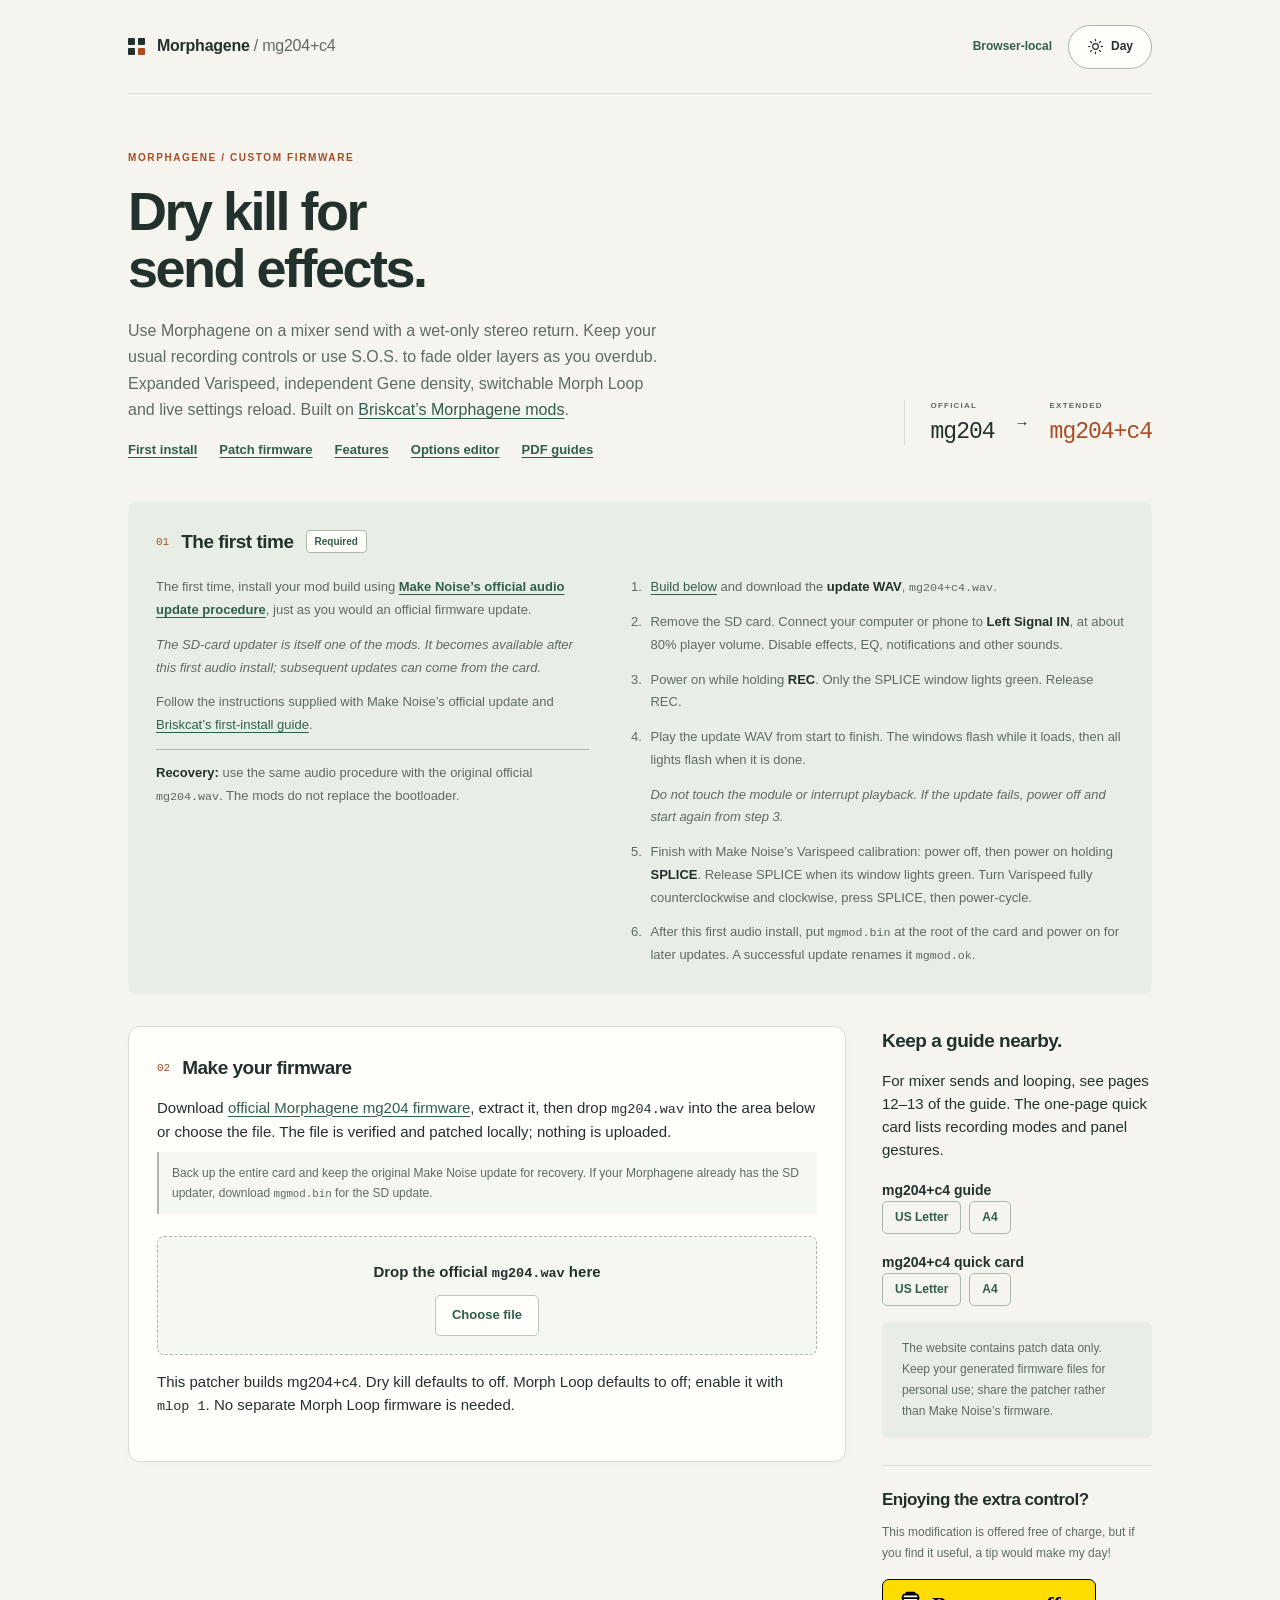
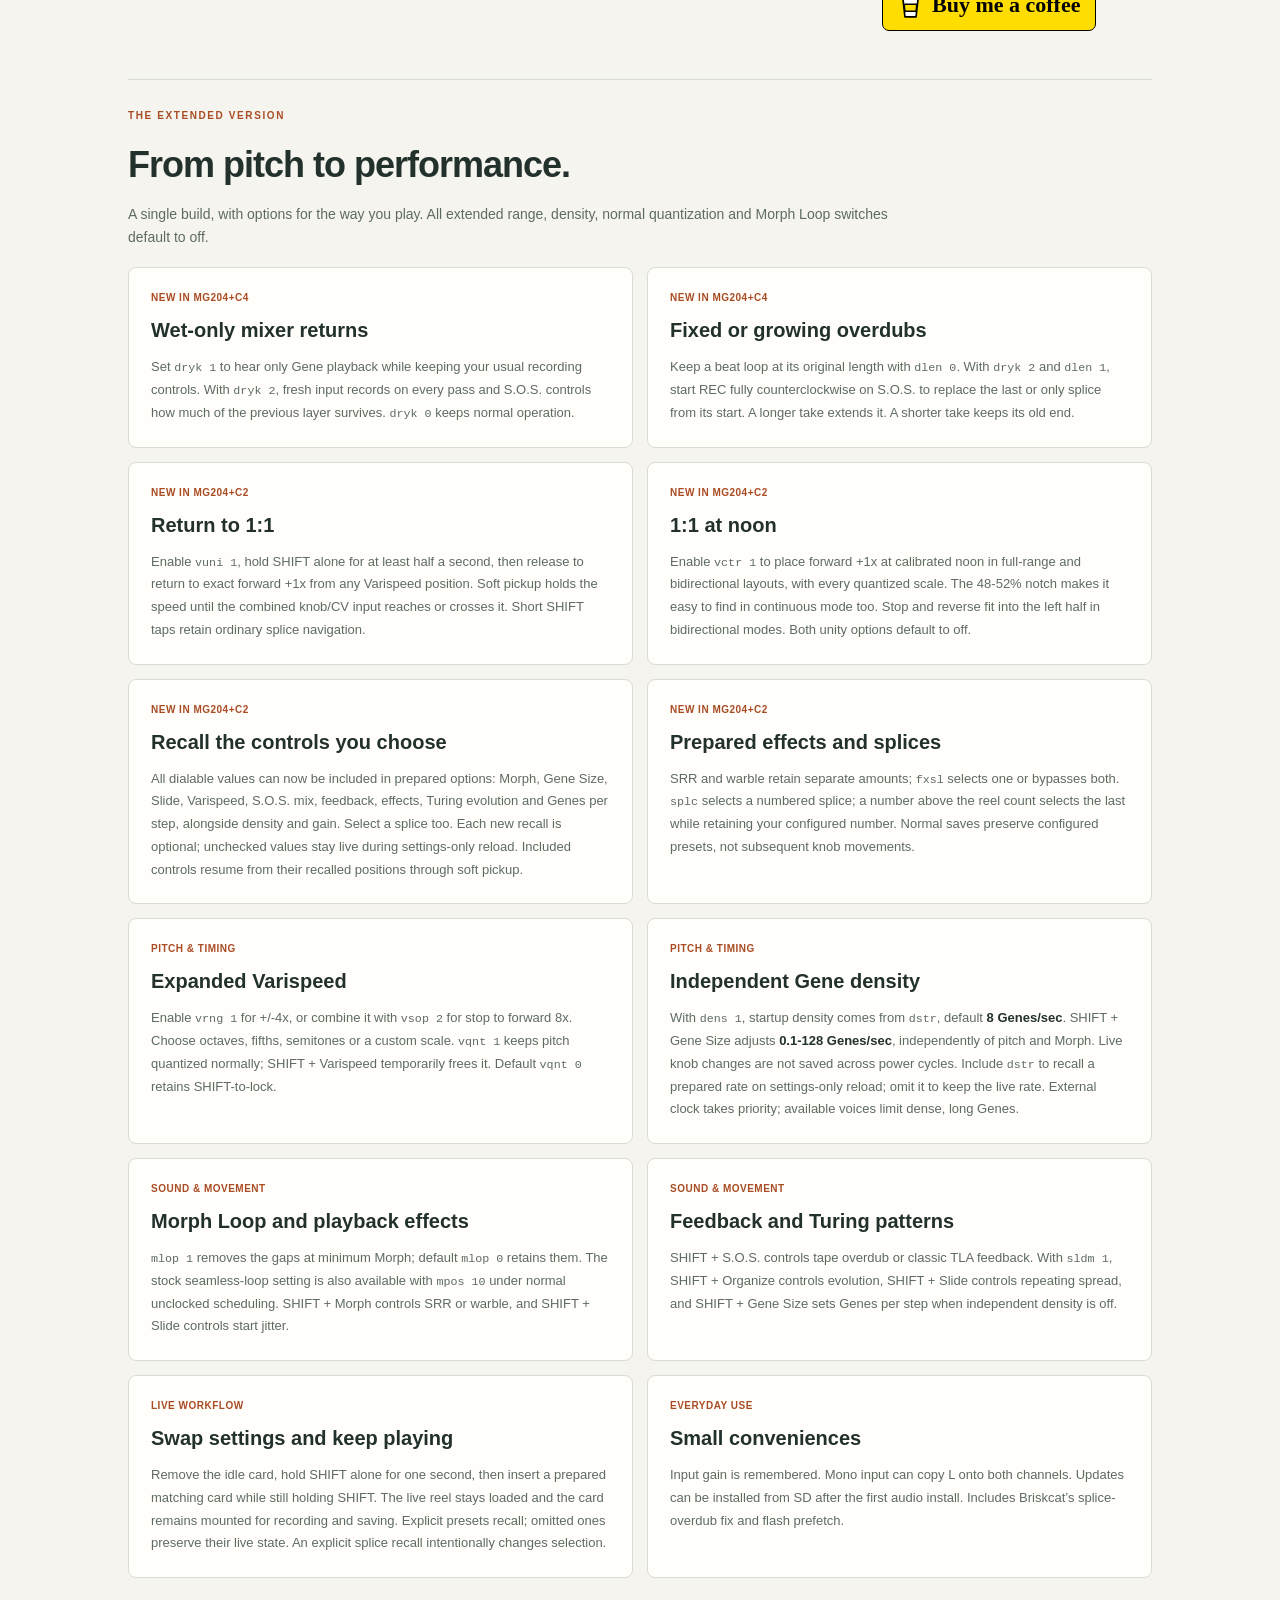
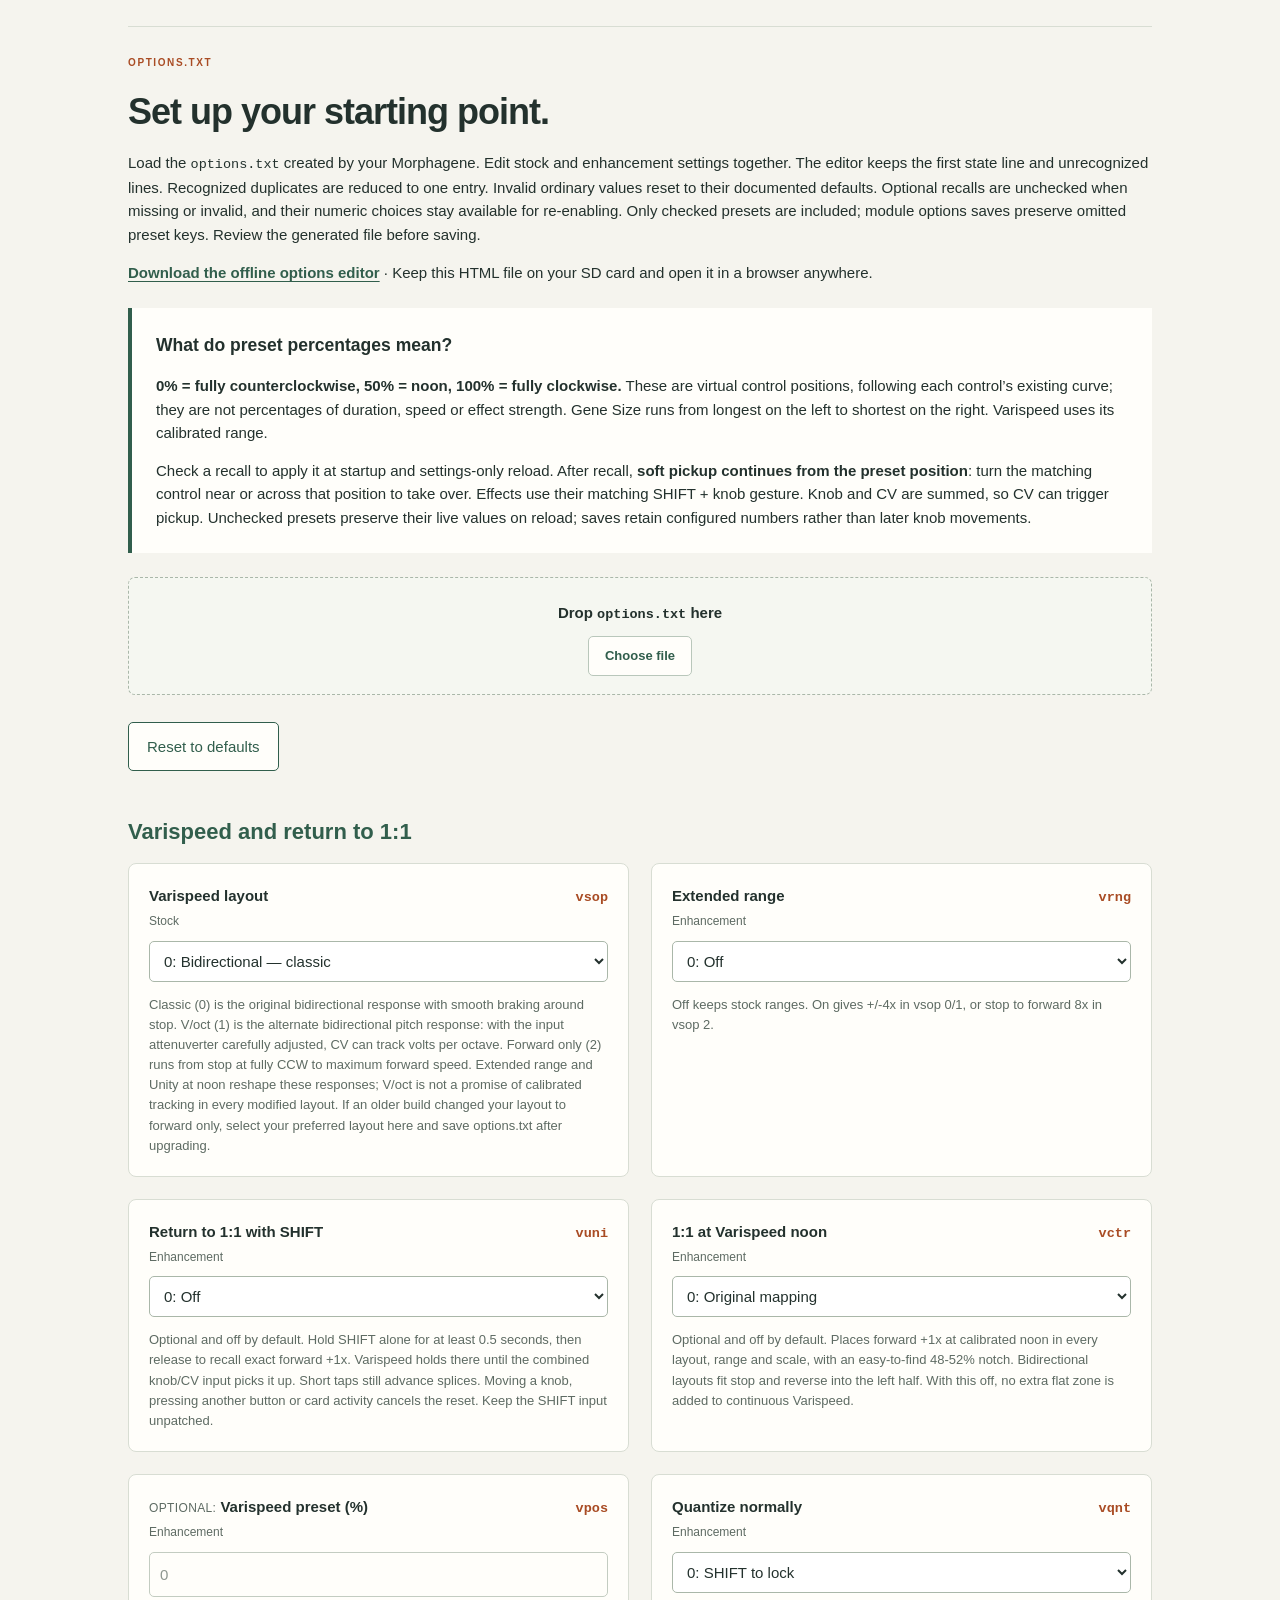
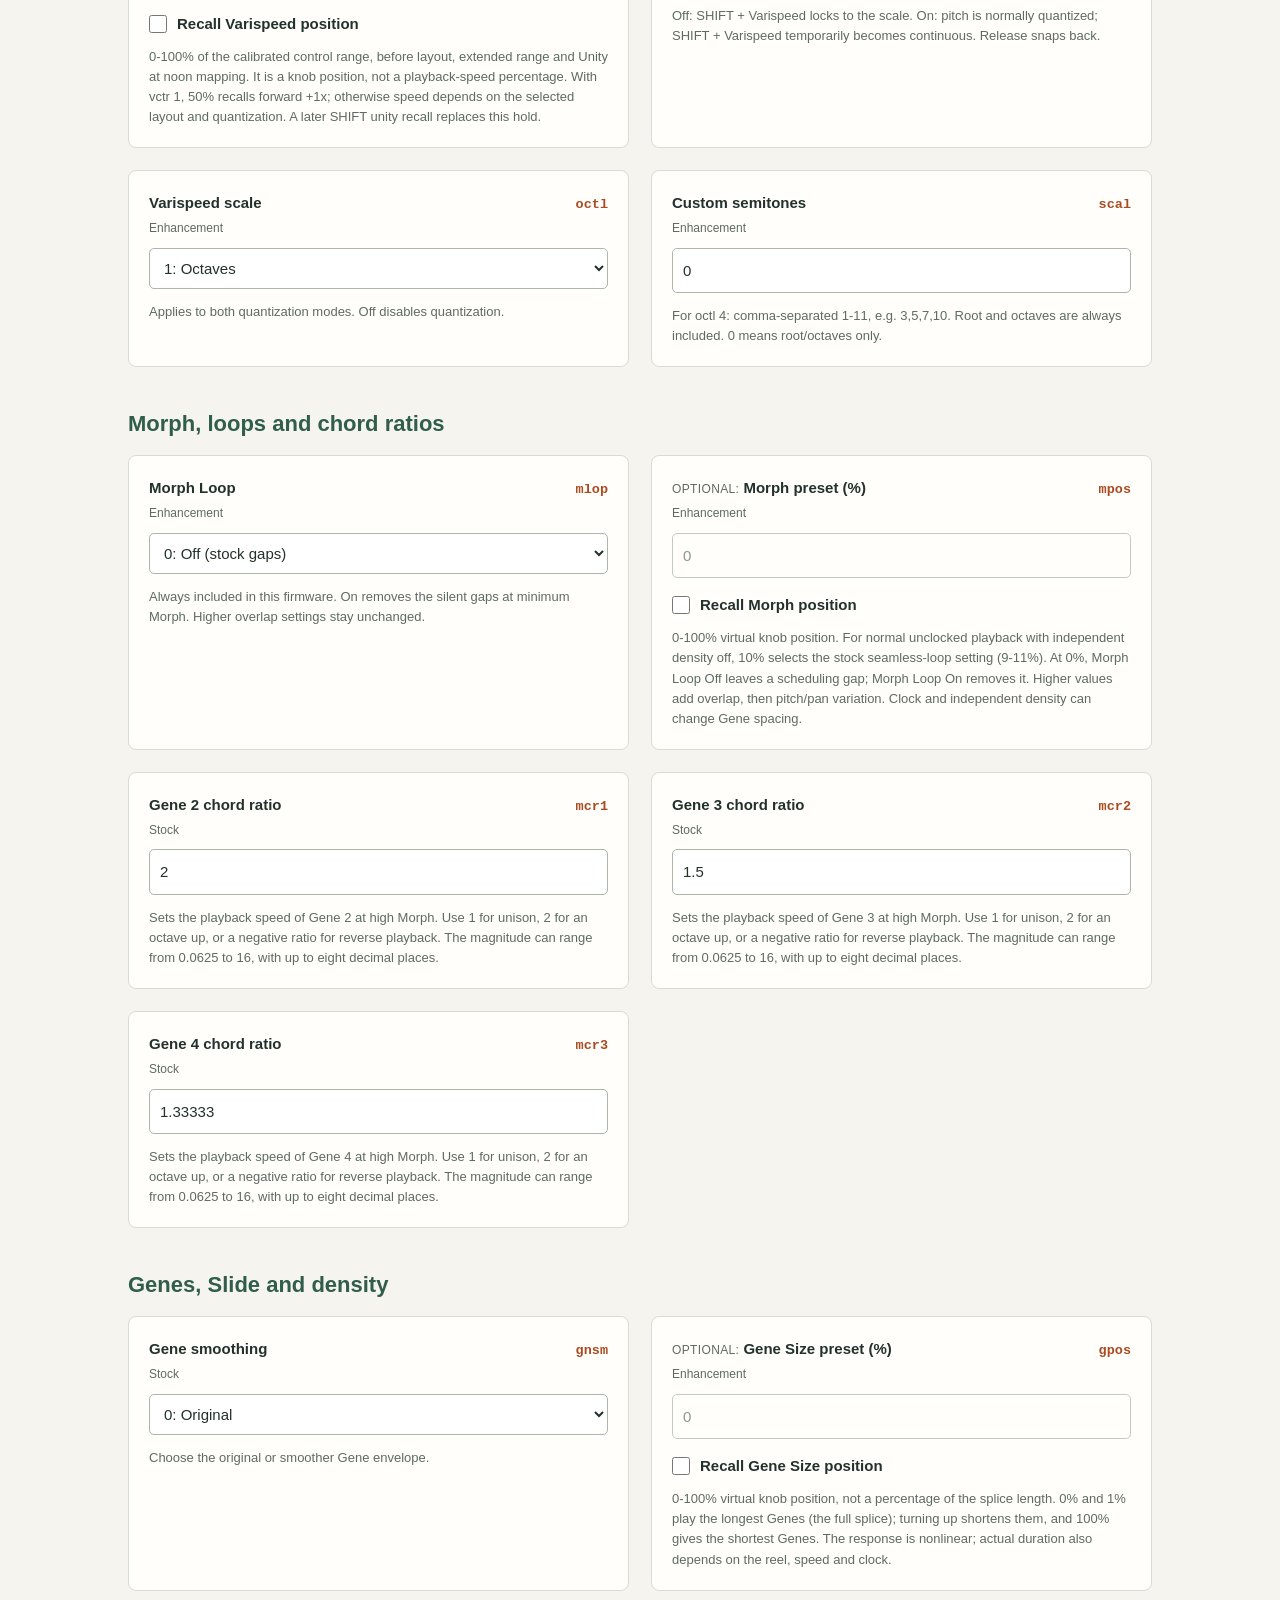
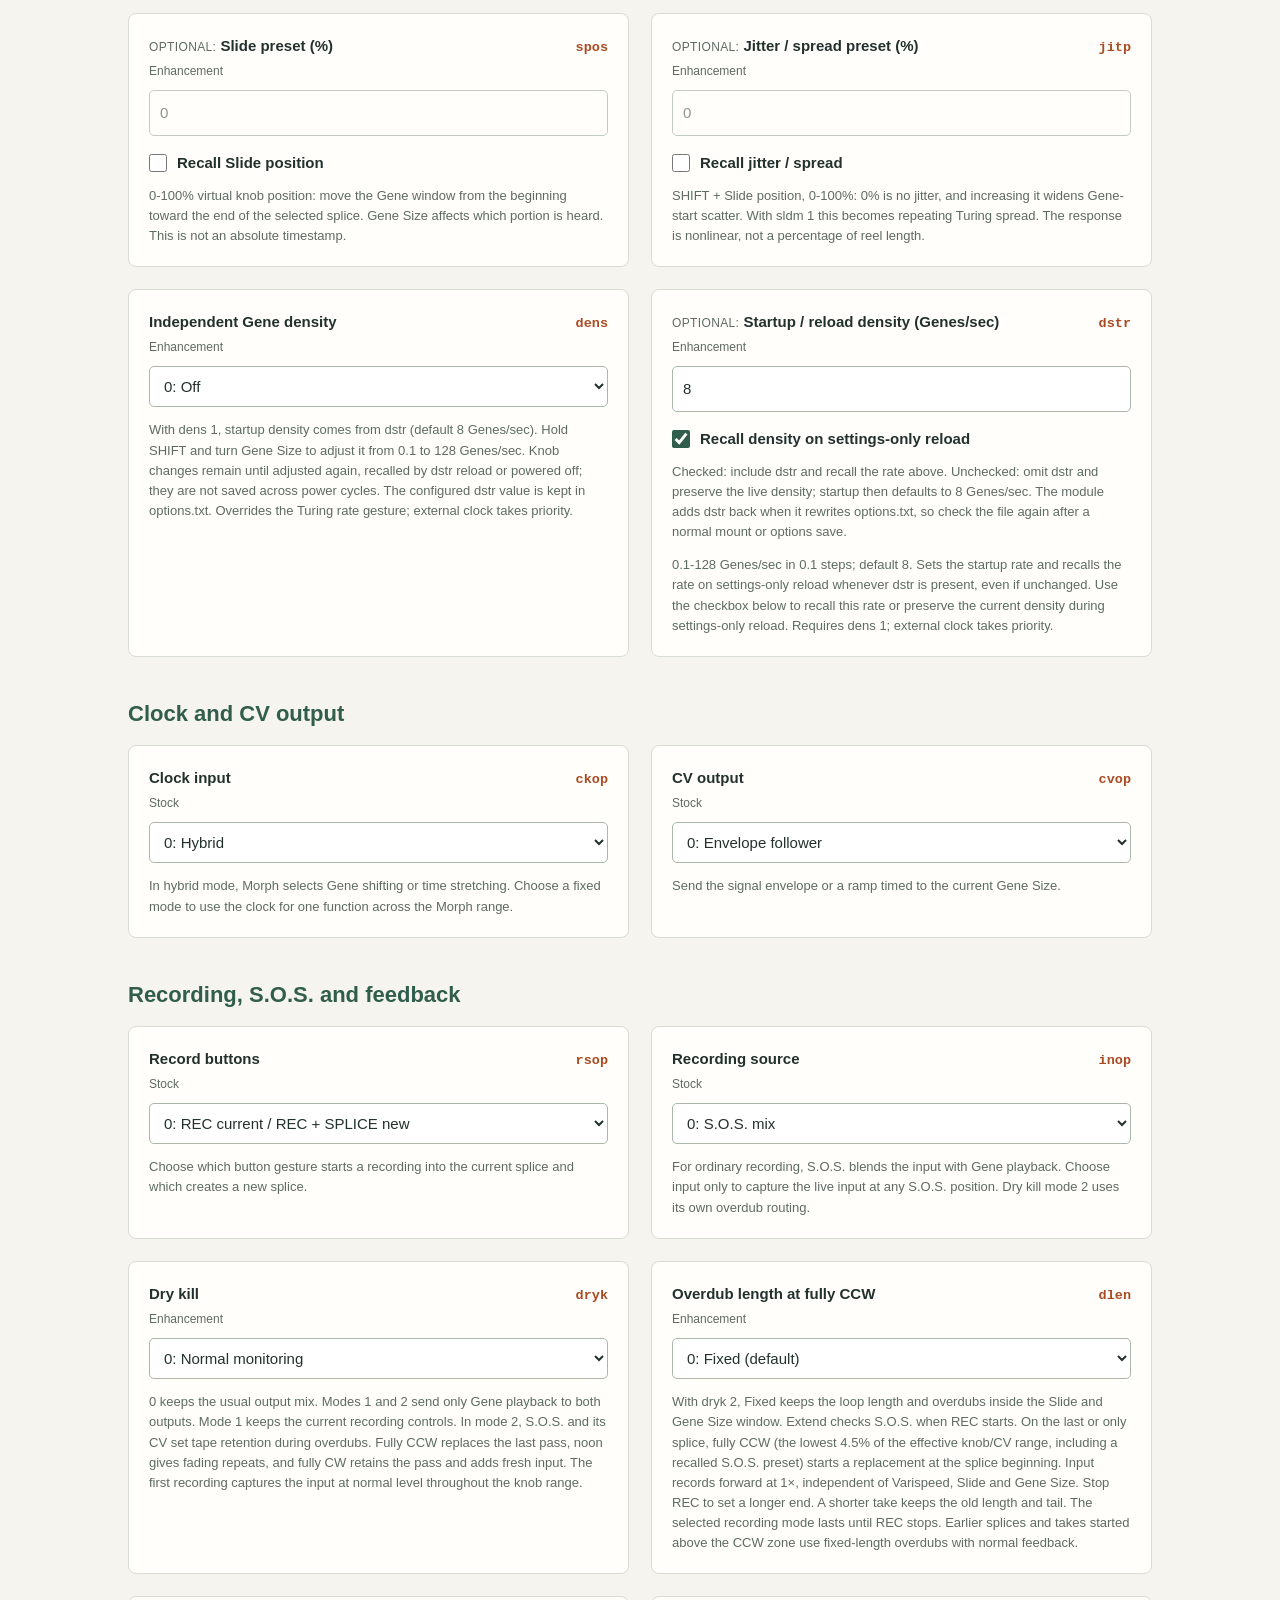
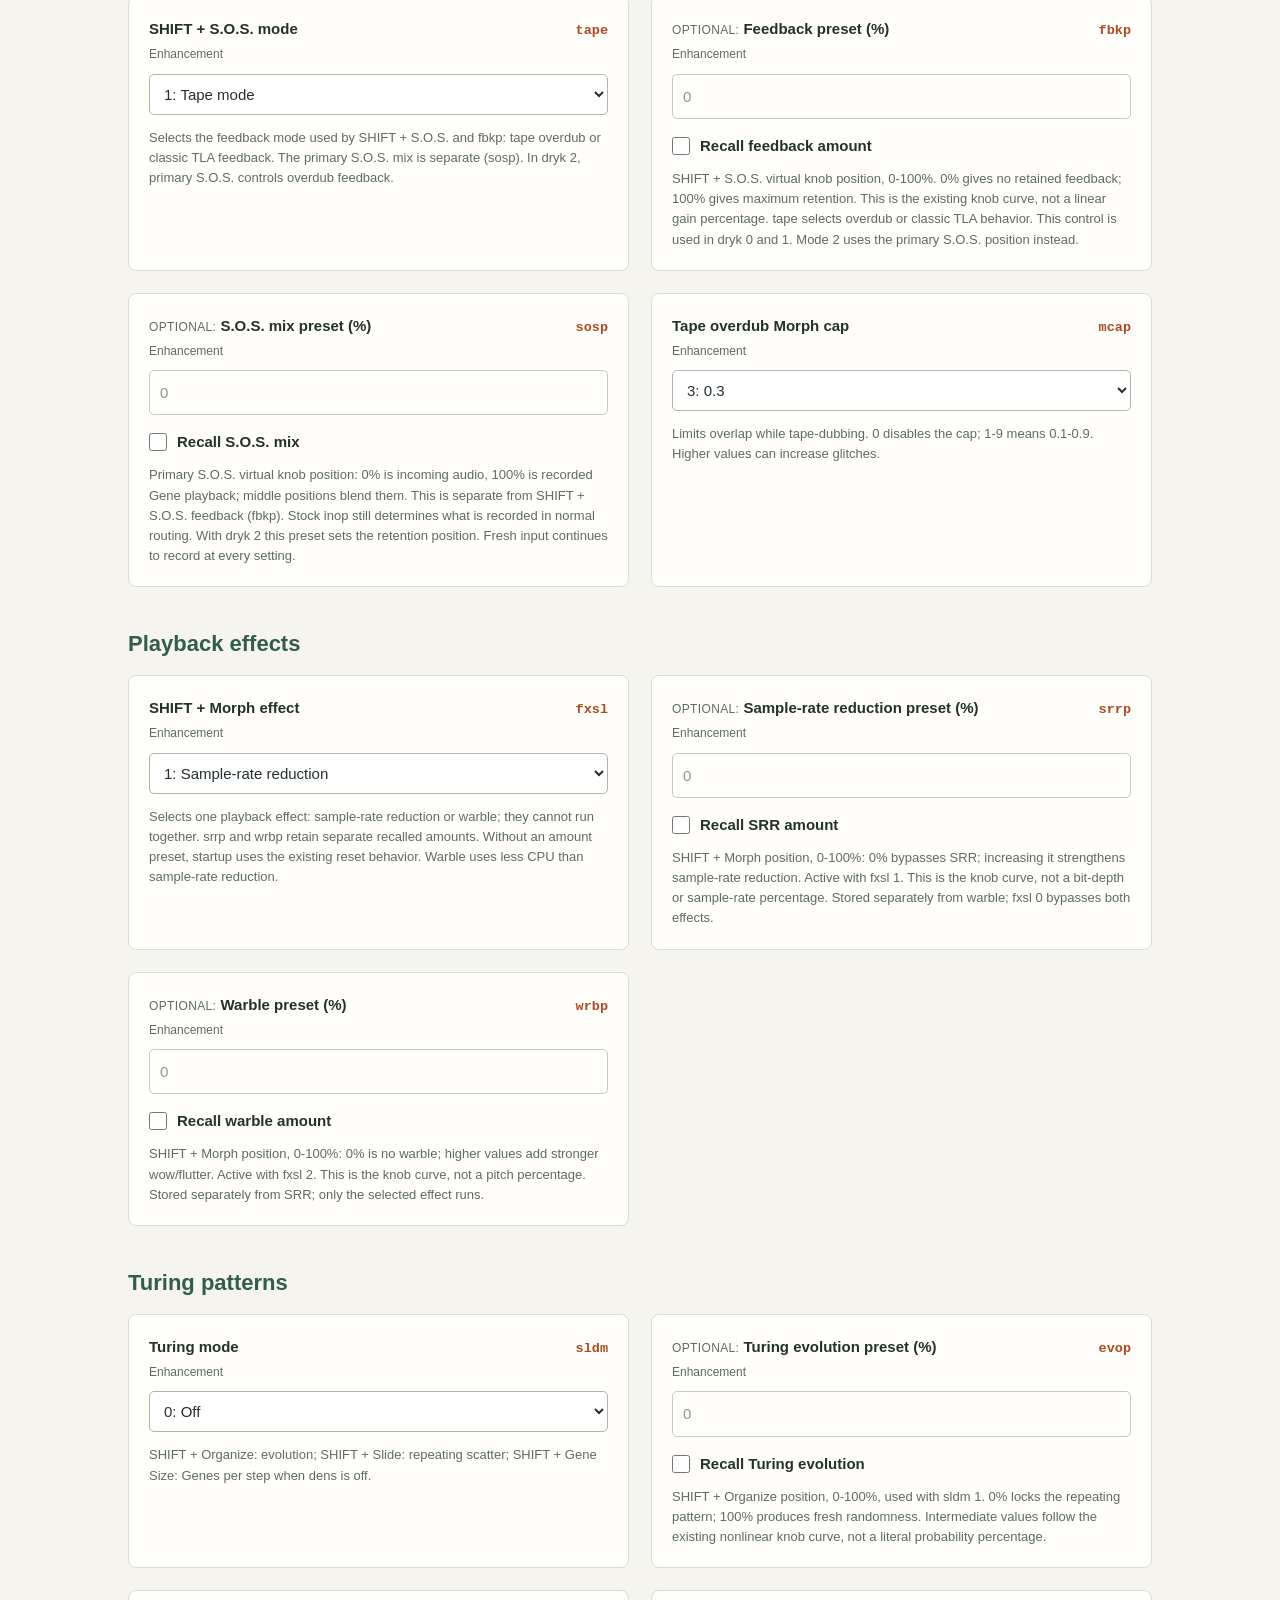
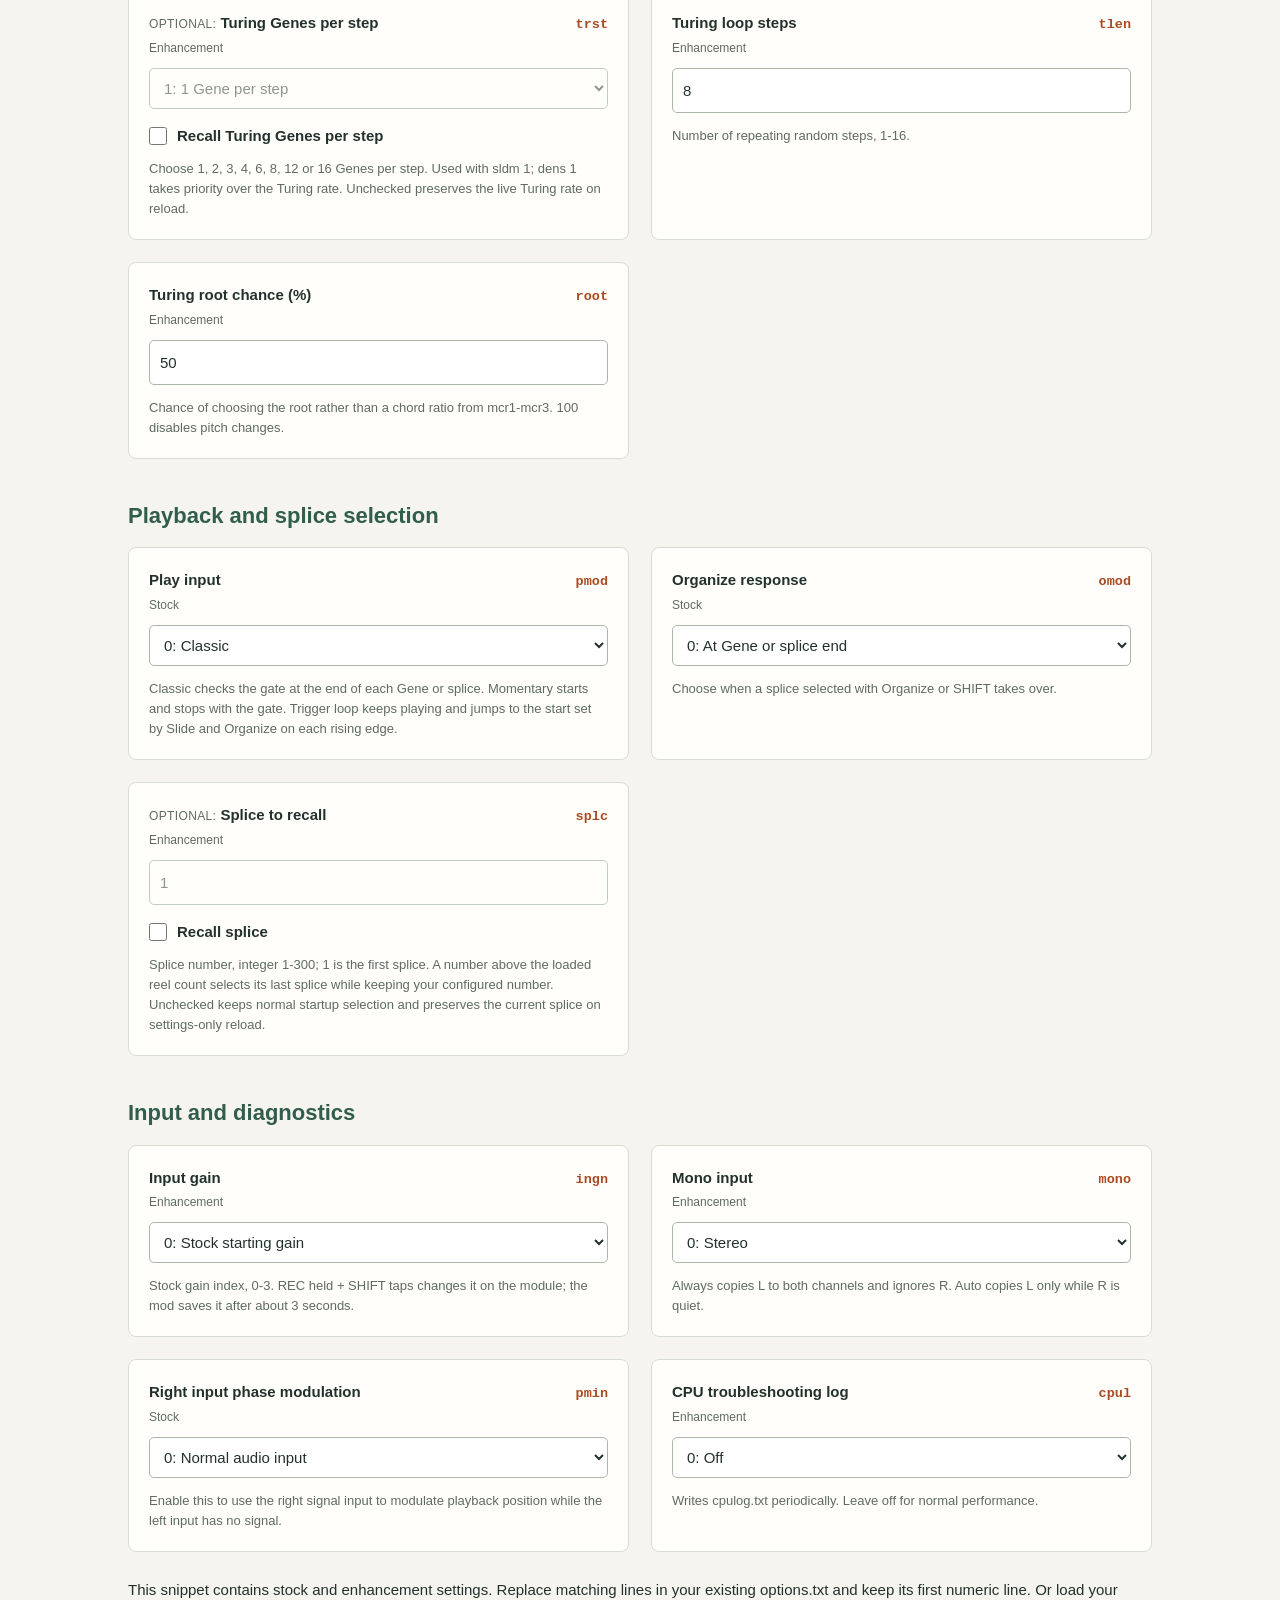
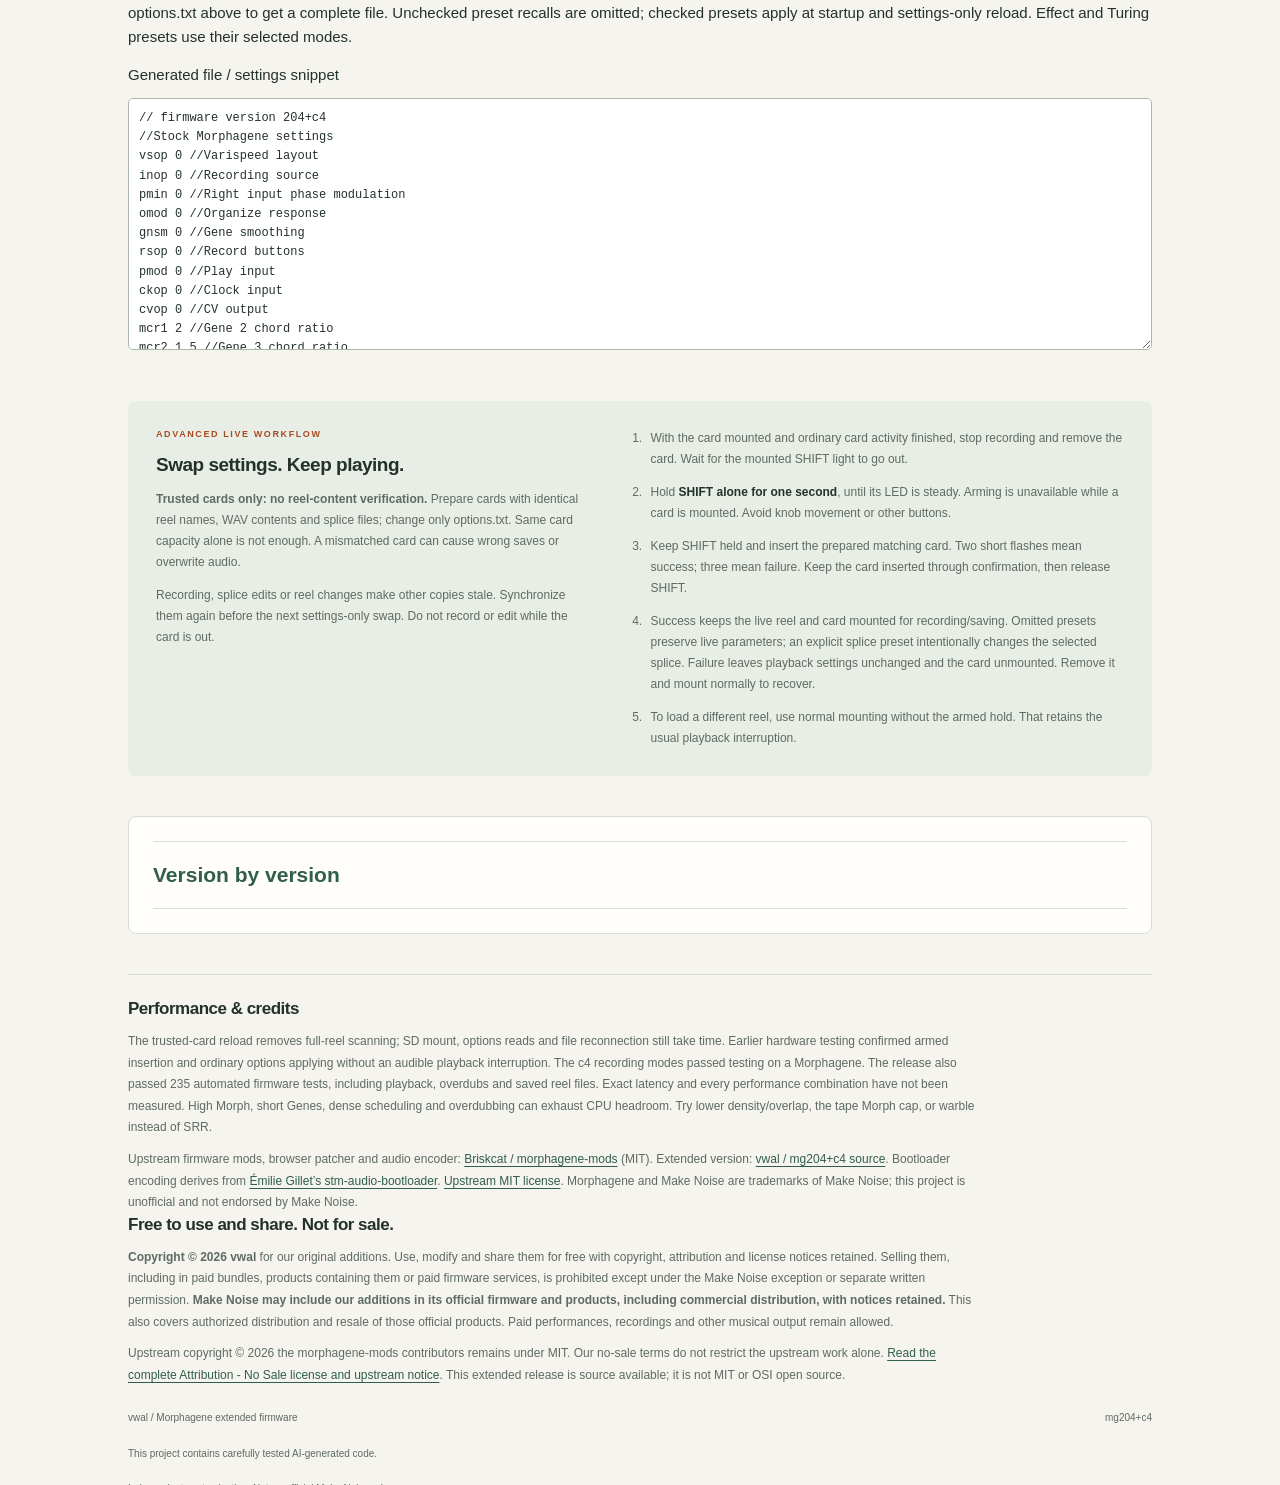
==== commit c478a884: "Release mg204+c4 with wet-only overdubs and offline editing" ====
--- a/web/index.html
+++ b/web/index.html
@@ -1,24 +1,28 @@
 <!doctype html>
 <html lang="en"><head><meta charset="utf-8"><meta name="viewport" content="width=device-width, initial-scale=1">
-<meta name="description" content="Morphagene mg204+c3: return to 1:1, unity at noon, optional control presets, WAV/SD firmware patcher and local options editor.">
+<meta name="description" content="Morphagene mg204+c4 firmware patcher, wet-only overdubs, printable guides and offline options editor.">
 <meta name="referrer" content="no-referrer"><meta http-equiv="Content-Security-Policy" content="default-src 'none'; script-src 'self'; style-src 'self'; img-src 'self' data:; connect-src 'none'; object-src 'none'; base-uri 'none'; form-action 'none'">
-<title>Morphagene mg204+c3 / firmware patcher</title><script src="theme.js"></script><link rel="stylesheet" href="styles.css"><script defer src="remixes.js"></script><script defer src="app.js"></script></head>
+<title>Morphagene mg204+c4 / firmware patcher</title><script src="theme.js"></script><link rel="stylesheet" href="styles.css"><script defer src="remixes.js"></script><script defer src="page.js"></script><script defer src="options.js"></script><script defer src="app.js"></script></head>
 <body><a class="skip-link" href="#patcher">Skip to patcher</a><div class="page-shell">
-<header class="site-header"><a class="brand" href="./"><span class="brand-mark" aria-hidden="true"><i></i><i></i><i></i><i></i></span><span>Morphagene <span class="brand-subtitle">/ mg204+c3</span></span></a><div class="header-actions"><span class="local-badge">Browser-local</span><button class="theme-toggle" id="theme-toggle" type="button" role="switch" aria-label="Night mode" aria-checked="false" title="Switch to night mode" hidden><svg class="theme-sun" viewBox="0 0 24 24" fill="none" stroke="currentColor" stroke-width="1.7" stroke-linecap="round" aria-hidden="true" focusable="false"><circle cx="12" cy="12" r="4"/><path d="M12 2v2m0 16v2M2 12h2m16 0h2M5 5l1.5 1.5m11 11L19 19M5 19l1.5-1.5m11-11L19 5"/></svg><svg class="theme-moon" viewBox="0 0 24 24" fill="none" stroke="currentColor" stroke-width="1.7" stroke-linecap="round" stroke-linejoin="round" aria-hidden="true" focusable="false"><path d="M20.7 13.2A8.8 8.8 0 0 1 10.8 3.3a8.8 8.8 0 1 0 9.9 9.9Z"/></svg><span id="theme-label">Day</span></button></div></header>
-<main><section class="intro"><p class="eyebrow">MORPHAGENE / EXTENDED FIRMWARE</p><h1>Find your way<br>back to 1:1.</h1><p class="intro-copy">Return to original playback speed, put +1x at noon, and recall just the controls you choose. Expanded Varispeed, independent Gene density, switchable Morph Loop and live settings reload. Built on <a href="https://briskcat.github.io/morphagene-mods/">Briskcat’s Morphagene mods</a>.</p><nav class="intro-links" aria-label="On this page"><a href="#installation">First install</a><a href="#patcher">Patch firmware</a><a href="#features">Features</a><a href="#options">Options editor</a><a href="#guides">PDF guides</a></nav><div class="version-path"><span><small>OFFICIAL</small><strong>mg204</strong></span><span aria-hidden="true">→</span><span><small>EXTENDED</small><strong>mg204+c3</strong></span></div></section>
+<header class="site-header"><a class="brand" href="./"><span class="brand-mark" aria-hidden="true"><i></i><i></i><i></i><i></i></span><span>Morphagene <span class="brand-subtitle">/ mg204+c4</span></span></a><div class="header-actions"><span class="local-badge">Browser-local</span><button class="theme-toggle" id="theme-toggle" type="button" role="switch" aria-label="Night mode" aria-checked="false" title="Switch to night mode" hidden><svg class="theme-sun" viewBox="0 0 24 24" fill="none" stroke="currentColor" stroke-width="1.7" stroke-linecap="round" aria-hidden="true" focusable="false"><circle cx="12" cy="12" r="4"/><path d="M12 2v2m0 16v2M2 12h2m16 0h2M5 5l1.5 1.5m11 11L19 19M5 19l1.5-1.5m11-11L19 5"/></svg><svg class="theme-moon" viewBox="0 0 24 24" fill="none" stroke="currentColor" stroke-width="1.7" stroke-linecap="round" stroke-linejoin="round" aria-hidden="true" focusable="false"><path d="M20.7 13.2A8.8 8.8 0 0 1 10.8 3.3a8.8 8.8 0 1 0 9.9 9.9Z"/></svg><span id="theme-label">Day</span></button></div></header>
+<main><section class="intro"><p class="eyebrow">MORPHAGENE / CUSTOM FIRMWARE</p><h1>Dry kill for<br>send effects.</h1><p class="intro-copy">Use Morphagene on a mixer send with a wet-only stereo return. Keep your usual recording controls or use S.O.S. to fade older layers as you overdub. Expanded Varispeed, independent Gene density, switchable Morph Loop and live settings reload. Built on <a href="https://briskcat.github.io/morphagene-mods/">Briskcat’s Morphagene mods</a>.</p><nav class="intro-links" aria-label="On this page"><a href="#installation">First install</a><a href="#patcher">Patch firmware</a><a href="#features">Features</a><a href="#options">Options editor</a><a href="#guides">PDF guides</a></nav><div class="version-path"><span><small>OFFICIAL</small><strong>mg204</strong></span><span aria-hidden="true">→</span><span><small>EXTENDED</small><strong>mg204+c4</strong></span></div></section>
 <section class="installation-note first-install" id="installation" aria-labelledby="first-install-title">
 <div class="card-heading first-install-heading"><span class="section-number">01</span><h2 id="first-install-title">The first time</h2><span class="install-required">Required</span></div>
 <div class="first-install-copy"><p>The first time, install your mod build using <strong><a href="https://www.makenoisemusic.com/modules/morphagene/">Make Noise’s official audio update procedure</a></strong>, just as you would an official firmware update.</p><p><em>The SD-card updater is itself one of the mods. It becomes available after this first audio install; subsequent updates can come from the card.</em></p><p>Follow the instructions supplied with Make Noise’s official update and <a href="https://briskcat.github.io/morphagene-mods/#first-time">Briskcat’s first-install guide</a>.</p><p class="filename-note"><strong>Recovery:</strong> use the same audio procedure with the original official <code>mg204.wav</code>. The mods do not replace the bootloader.</p></div>
 <ol class="install-steps">
-<li><a href="#patcher">Build below</a> and download the <strong>update WAV</strong>, <code>mg204+c3.wav</code>.</li>
+<li><a href="#patcher">Build below</a> and download the <strong>update WAV</strong>, <code>mg204+c4.wav</code>.</li>
 <li>Remove the SD card. Connect your computer or phone to <strong>Left Signal IN</strong>, at about 80% player volume. Disable effects, EQ, notifications and other sounds.</li>
 <li>Power on while holding <strong>REC</strong>. Only the SPLICE window lights green. Release REC.</li>
 <li>Play the update WAV from start to finish. The windows flash while it loads, then all lights flash when it is done.<p class="install-aside"><em>Do not touch the module or interrupt playback. If the update fails, power off and start again from step 3.</em></p></li>
 <li>Finish with Make Noise’s Varispeed calibration: power off, then power on holding <strong>SPLICE</strong>. Release SPLICE when its window lights green. Turn Varispeed fully counterclockwise and clockwise, press SPLICE, then power-cycle.</li>
 <li>After this first audio install, put <code>mgmod.bin</code> at the root of the card and power on for later updates. A successful update renames it <code>mgmod.ok</code>.</li>
 </ol></section>
-<div class="workspace"><section class="patch-card" id="patcher"><div class="card-heading"><span class="section-number">02</span><h2>Make your firmware</h2></div><p>Download <a href="https://www.makenoisemusic.com/modules/morphagene/">official Morphagene mg204 firmware</a>, extract it, then choose <code>mg204.wav</code>. The file is verified and patched locally; nothing is uploaded.</p><p class="backup-reminder">Back up the entire card and keep the original Make Noise update for recovery. If your Morphagene already has the SD updater, download <code>mgmod.bin</code> for the SD update.</p><div class="file-zone"><label for="firmware"><strong>Choose official mg204.wav</strong></label><input id="firmware" type="file" accept=".wav,audio/wav"><p>Use the original Make Noise update, even if your module already runs custom firmware.</p></div><p id="firmware-status" role="status" aria-live="polite">Choose a file to begin.</p><select id="remix" aria-label="Firmware build" hidden></select><p id="remix-description" hidden></p><ul id="remix-modules" hidden></ul><div id="build-buttons" hidden><button id="build-wav" class="primary-button">Download update WAV</button><button id="build-card" class="secondary-button">Download mgmod.bin</button></div><p id="build-status" role="status" aria-live="polite"></p><p class="small-copy">mg204+c3 includes the original extended features, return to 1:1 and optional preset recall. Morph Loop defaults to off; enable it with <code>mlop 1</code>. No separate Morph Loop firmware is needed.</p><noscript><p>Enable JavaScript to patch firmware and edit options. The guides remain available below.</p></noscript></section>
-<aside class="sidebar" id="guides"><h2>Keep a guide nearby.</h2><p>Updated mg204+c3 manuals and quick cards cover installation, unity recall, all optional presets and live card swaps.</p><div class="paper-choices"><h3>mg204+c3 manual</h3><div><a href="morphagene-manual-letter.pdf">US Letter</a><a href="morphagene-manual-a4.pdf">A4</a></div></div><div class="paper-choices"><h3>mg204+c3 quick card</h3><div><a href="morphagene-quick-card-letter.pdf">US Letter</a><a href="morphagene-quick-card-a4.pdf">A4</a></div></div><p class="playback-note">The website contains patch data only. Keep your generated firmware files for personal use; share the patcher rather than Make Noise’s firmware.</p>
+<div class="workspace"><section class="patch-card" id="patcher"><div class="card-heading"><span class="section-number">02</span><h2>Make your firmware</h2></div><p>Download <a href="https://www.makenoisemusic.com/modules/morphagene/">official Morphagene mg204 firmware</a>, extract it, then drop <code>mg204.wav</code> into the area below or choose the file. The file is verified and patched locally; nothing is uploaded.</p><p class="backup-reminder">Back up the entire card and keep the original Make Noise update for recovery. If your Morphagene already has the SD updater, download <code>mgmod.bin</code> for the SD update.</p><label id="firmware-drop" class="file-zone file-drop" for="firmware">
+  <strong>Drop the official <code>mg204.wav</code> here</strong>
+  <span class="choose-button">Choose file</span>
+  <input id="firmware" class="visually-hidden" type="file" accept=".wav,audio/wav">
+</label><p id="firmware-status" role="status" aria-live="polite"></p><select id="remix" aria-label="Firmware build" hidden></select><p id="remix-description" hidden></p><ul id="remix-modules" hidden></ul><div id="build-buttons" hidden><button id="build-wav" class="primary-button">Download update WAV</button><button id="build-card" class="secondary-button">Download mgmod.bin</button></div><p id="build-status" role="status" aria-live="polite"></p><p class="small-copy">This patcher builds mg204+c4. Dry kill defaults to off. Morph Loop defaults to off; enable it with <code>mlop 1</code>. No separate Morph Loop firmware is needed.</p><noscript><p>Enable JavaScript to patch firmware and edit options. The guides remain available below.</p></noscript></section>
+<aside class="sidebar" id="guides"><h2>Keep a guide nearby.</h2><p>For mixer sends and looping, see pages 12–13 of the guide. The one-page quick card lists recording modes and panel gestures.</p><div class="paper-choices"><h3>mg204+c4 guide</h3><div><a href="morphagene-manual-letter.pdf">US Letter</a><a href="morphagene-manual-a4.pdf">A4</a></div></div><div class="paper-choices"><h3>mg204+c4 quick card</h3><div><a href="morphagene-quick-card-letter.pdf">US Letter</a><a href="morphagene-quick-card-a4.pdf">A4</a></div></div><p class="playback-note">The website contains patch data only. Keep your generated firmware files for personal use; share the patcher rather than Make Noise’s firmware.</p>
 <section class="support-note" aria-labelledby="support-title">
             <h2 id="support-title">Enjoying the extra control?</h2>
             <p>This modification is offered free of charge, but if you find it useful, a tip would make my day!</p>
@@ -33,9 +37,20 @@
             </a>
           </section>
 </aside></div>
-<section class="feature-catalog" id="features"><p class="eyebrow">THE EXTENDED VERSION</p><h2>From pitch to performance.</h2><p class="catalog-intro">A single build, with options for the way you play. All extended range, density, normal quantization and Morph Loop switches default to off.</p><div class="feature-grid"><article><p class="control-path">New in mg204+c2</p><h3>Return to 1:1</h3><p>Enable <code>vuni 1</code>, hold SHIFT alone for at least half a second, then release to return to exact forward +1x from any Varispeed position. Soft pickup holds the speed until the combined knob/CV input reaches or crosses it. Short SHIFT taps retain ordinary splice navigation.</p></article><article><p class="control-path">New in mg204+c2</p><h3>1:1 at noon</h3><p>Enable <code>vctr 1</code> to place forward +1x at calibrated noon in full-range and bidirectional layouts, with every quantized scale. The 48-52% notch makes it easy to find in continuous mode too. Stop and reverse fit into the left half in bidirectional modes. Both unity options default to off.</p></article><article><p class="control-path">New in mg204+c2</p><h3>Recall the controls you choose</h3><p>All dialable values can now be included in prepared options: Morph, Gene Size, Slide, Varispeed, S.O.S. mix, feedback, effects, Turing evolution and Genes per step, alongside density and gain. Select a splice too. Each new recall is optional; unchecked values stay live during settings-only reload. Included controls resume from their recalled positions through soft pickup.</p></article><article><p class="control-path">New in mg204+c2</p><h3>Prepared effects and splices</h3><p>SRR and warble retain separate amounts; <code>fxsl</code> selects one or bypasses both. <code>splc</code> selects a numbered splice; a number above the reel count selects the last while retaining your configured number. Normal saves preserve configured presets, not subsequent knob movements.</p></article><article><p class="control-path">Pitch & timing</p><h3>Expanded Varispeed</h3><p>Enable <code>vrng 1</code> for +/-4x, or combine it with <code>vsop 2</code> for stop to forward 8x. Choose octaves, fifths, semitones or a custom scale. <code>vqnt 1</code> keeps pitch quantized normally; SHIFT + Varispeed temporarily frees it. Default <code>vqnt 0</code> retains SHIFT-to-lock.</p></article><article><p class="control-path">Pitch & timing</p><h3>Independent Gene density</h3><p>With <code>dens 1</code>, startup density comes from <code>dstr</code>, default <strong>8 Genes/sec</strong>. SHIFT + Gene Size adjusts <strong>0.1-128 Genes/sec</strong>, independently of pitch and Morph. Live knob changes are not saved across power cycles. Include <code>dstr</code> to recall a prepared rate on settings-only reload; omit it to keep the live rate. External clock takes priority; available voices limit dense, long Genes.</p></article><article><p class="control-path">Sound & movement</p><h3>Morph Loop and playback effects</h3><p><code>mlop 1</code> removes the gaps at minimum Morph; default <code>mlop 0</code> retains them. The stock seamless-loop setting is also available with <code>mpos 10</code> under normal unclocked scheduling. SHIFT + Morph controls SRR or warble, and SHIFT + Slide controls start jitter.</p></article><article><p class="control-path">Sound & movement</p><h3>Feedback and Turing patterns</h3><p>SHIFT + S.O.S. controls tape overdub or classic TLA feedback. With <code>sldm 1</code>, SHIFT + Organize controls evolution, SHIFT + Slide controls repeating spread, and SHIFT + Gene Size sets Genes per step when independent density is off.</p></article><article><p class="control-path">Live workflow</p><h3>Swap settings and keep playing</h3><p>Remove the idle card, hold SHIFT alone for one second, then insert a prepared matching card while still holding SHIFT. The live reel stays loaded and the card remains mounted for recording and saving. Explicit presets recall; omitted ones preserve their live state. An explicit splice recall intentionally changes selection.</p></article><article><p class="control-path">Everyday use</p><h3>Small conveniences</h3><p>Input gain is remembered. Mono input can copy L onto both channels. Updates can be installed from SD after the first audio install. Includes Briskcat’s splice-overdub fix and flash prefetch.</p></article></div></section>
-<section class="feature-catalog" id="options"><p class="eyebrow">OPTIONS.TXT</p><h2>Set up your starting point.</h2><p>Load the <code>options.txt</code> created by your Morphagene. Its first line, other stock settings and unknown lines are preserved. Recognized duplicates are reduced to one entry. Invalid ordinary values reset to their documented defaults. Optional recalls are unchecked when missing or invalid, and their numeric choices stay available for re-enabling. Only checked presets are included; module options saves preserve omitted preset keys. Review the generated file before saving.</p><div class="preset-explainer"><h3>What do preset percentages mean?</h3><p><strong>0% = fully counterclockwise, 50% = noon, 100% = fully clockwise.</strong> These are virtual control positions, following each control’s existing curve; they are not percentages of duration, speed or effect strength. Gene Size runs from longest on the left to shortest on the right. Varispeed uses its calibrated range.</p><p>Check a recall to apply it at startup and settings-only reload. After recall, <strong>soft pickup continues from the preset position</strong>: turn the matching control near or across that position to take over. Effects use their matching SHIFT + knob gesture. Knob and CV are summed, so CV can trigger pickup. Unchecked presets preserve their live values on reload; saves retain configured numbers rather than later knob movements.</p></div><label for="options-file">Load existing options.txt</label><input id="options-file" type="file" accept=".txt,text/plain"><p id="options-status" role="status" aria-live="polite"></p><div class="options-grid"><h3 class="option-group">Varispeed and return to 1:1</h3><div class="option-field"><label for="opt-vsop">Varispeed layout <code>vsop</code></label><select id="opt-vsop" aria-describedby="help-vsop"><option value="0" selected>0: Bidirectional — classic</option><option value="1">1: Bidirectional — V/oct</option><option value="2">2: Forward only</option></select><p id="help-vsop">Classic (0) is the original bidirectional response with smooth braking around stop. V/oct (1) is the alternate bidirectional pitch response: with the input attenuverter carefully adjusted, CV can track volts per octave. Forward only (2) runs from stop at fully CCW to maximum forward speed. Extended range and Unity at noon reshape these responses; V/oct is not a promise of calibrated tracking in every modified layout. If an older build changed your layout to forward only, select your preferred layout here and save options.txt after upgrading.</p></div><div class="option-field"><label for="opt-vrng">Extended range <code>vrng</code></label><select id="opt-vrng" aria-describedby="help-vrng"><option value="0" selected>0: Off</option><option value="1">1: On</option></select><p id="help-vrng">Off keeps stock ranges. On gives +/-4x in vsop 0/1, or stop to forward 8x in vsop 2.</p></div><div class="option-field"><label for="opt-vuni">Return to 1:1 with SHIFT <code>vuni</code></label><select id="opt-vuni" aria-describedby="help-vuni"><option value="0" selected>0: Off</option><option value="1">1: Hold / release recalls +1x</option></select><p id="help-vuni">Optional and off by default. Hold SHIFT alone for at least 0.5 seconds, then release to recall exact forward +1x. Varispeed holds there until the combined knob/CV input picks it up. Short taps still advance splices. Moving a knob, pressing another button or card activity cancels the reset. Keep the SHIFT input unpatched.</p></div><div class="option-field"><label for="opt-vctr">1:1 at Varispeed noon <code>vctr</code></label><select id="opt-vctr" aria-describedby="help-vctr"><option value="0" selected>0: Original mapping</option><option value="1">1: +1x at noon with notch</option></select><p id="help-vctr">Optional and off by default. Places forward +1x at calibrated noon in every layout, range and scale, with an easy-to-find 48-52% notch. Bidirectional layouts fit stop and reverse into the left half. With this off, no extra flat zone is added to continuous Varispeed.</p></div><div class="option-field"><label for="opt-vpos">Varispeed preset (%) <code>vpos</code></label><input id="opt-vpos" type="number" min="0" max="100" step="1" value="0" disabled aria-describedby="help-vpos"><label class="density-recall" for="recall-vpos"><input id="recall-vpos" type="checkbox" aria-describedby="help-vpos"><span>Recall Varispeed position</span></label><p id="help-vpos">0-100% of the calibrated control range, before layout, extended range and Unity at noon mapping. It is a knob position, not a playback-speed percentage. With vctr 1, 50% recalls forward +1x; otherwise speed depends on the selected layout and quantization. A later SHIFT unity recall replaces this hold.</p></div><div class="option-field"><label for="opt-vqnt">Quantize normally <code>vqnt</code></label><select id="opt-vqnt" aria-describedby="help-vqnt"><option value="0" selected>0: SHIFT to lock</option><option value="1">1: Quantized normally</option></select><p id="help-vqnt">Off: SHIFT + Varispeed locks to the scale. On: pitch is normally quantized; SHIFT + Varispeed temporarily becomes continuous. Release snaps back.</p></div><div class="option-field"><label for="opt-octl">Varispeed scale <code>octl</code></label><select id="opt-octl" aria-describedby="help-octl"><option value="0">0: Off</option><option value="1" selected>1: Octaves</option><option value="2">2: Octaves + fifths</option><option value="3">3: Semitones</option><option value="4">4: Custom scale</option></select><p id="help-octl">Applies to both quantization modes. Off disables quantization.</p></div><div class="option-field"><label for="opt-scal">Custom semitones <code>scal</code></label><input id="opt-scal" type="text" value="0" aria-describedby="help-scal"><p id="help-scal">For octl 4: comma-separated 1-11, e.g. 3,5,7,10. Root and octaves are always included. 0 means root/octaves only.</p></div><h3 class="option-group">Morph and seamless looping</h3><div class="option-field"><label for="opt-mlop">Morph Loop <code>mlop</code></label><select id="opt-mlop" aria-describedby="help-mlop"><option value="0" selected>0: Off (stock gaps)</option><option value="1">1: On (seamless loop)</option></select><p id="help-mlop">Always included in this firmware. On removes the silent gaps at minimum Morph. Higher overlap settings stay unchanged.</p></div><div class="option-field"><label for="opt-mpos">Morph preset (%) <code>mpos</code></label><input id="opt-mpos" type="number" min="0" max="100" step="1" value="0" disabled aria-describedby="help-mpos"><label class="density-recall" for="recall-mpos"><input id="recall-mpos" type="checkbox" aria-describedby="help-mpos"><span>Recall Morph position</span></label><p id="help-mpos">0-100% virtual knob position. For normal unclocked playback with independent density off, 10% selects the stock seamless-loop setting (9-11%). At 0%, Morph Loop Off leaves a scheduling gap; Morph Loop On removes it. Higher values add overlap, then pitch/pan variation. Clock and independent density can change Gene spacing.</p></div><h3 class="option-group">Genes, Slide and density</h3><div class="option-field"><label for="opt-gnsm">Gene smoothing <code>gnsm</code></label><select id="opt-gnsm" aria-describedby="help-gnsm"><option value="0" selected>0: Original</option><option value="1">1: Smooth</option></select><p id="help-gnsm">Stock option: choose the original or smoother Gene envelope.</p></div><div class="option-field"><label for="opt-gpos">Gene Size preset (%) <code>gpos</code></label><input id="opt-gpos" type="number" min="0" max="100" step="1" value="0" disabled aria-describedby="help-gpos"><label class="density-recall" for="recall-gpos"><input id="recall-gpos" type="checkbox" aria-describedby="help-gpos"><span>Recall Gene Size position</span></label><p id="help-gpos">0-100% virtual knob position, not a percentage of the splice length. 0% and 1% play the longest Genes (the full splice); turning up shortens them, and 100% gives the shortest Genes. The response is nonlinear; actual duration also depends on the reel, speed and clock.</p></div><div class="option-field"><label for="opt-spos">Slide preset (%) <code>spos</code></label><input id="opt-spos" type="number" min="0" max="100" step="1" value="0" disabled aria-describedby="help-spos"><label class="density-recall" for="recall-spos"><input id="recall-spos" type="checkbox" aria-describedby="help-spos"><span>Recall Slide position</span></label><p id="help-spos">0-100% virtual knob position: move the Gene window from the beginning toward the end of the selected splice. Gene Size affects which portion is heard. This is not an absolute timestamp.</p></div><div class="option-field"><label for="opt-jitp">Jitter / spread preset (%) <code>jitp</code></label><input id="opt-jitp" type="number" min="0" max="100" step="1" value="0" disabled aria-describedby="help-jitp"><label class="density-recall" for="recall-jitp"><input id="recall-jitp" type="checkbox" aria-describedby="help-jitp"><span>Recall jitter / spread</span></label><p id="help-jitp">SHIFT + Slide position, 0-100%: 0% is no jitter, and increasing it widens Gene-start scatter. With sldm 1 this becomes repeating Turing spread. The response is nonlinear, not a percentage of reel length.</p></div><div class="option-field"><label for="opt-dens">Independent Gene density <code>dens</code></label><select id="opt-dens" aria-describedby="help-dens"><option value="0" selected>0: Off</option><option value="1">1: On</option></select><p id="help-dens">With dens 1, startup density comes from dstr (default 8 Genes/sec). Hold SHIFT and turn Gene Size to adjust it from 0.1 to 128 Genes/sec. Knob changes remain until adjusted again, recalled by dstr reload or powered off; they are not saved across power cycles. The configured dstr value is kept in options.txt. Overrides the Turing rate gesture; external clock takes priority.</p></div><div class="option-field"><label for="opt-dstr">Startup / reload density (Genes/sec) <code>dstr</code></label><input id="opt-dstr" type="number" min="0.1" max="128" step="0.1" value="8" aria-describedby="help-dstr"><label class="density-recall" for="recall-dstr"><input id="recall-dstr" type="checkbox" checked aria-describedby="help-recall-dstr"><span>Recall density on settings-only reload</span></label><p id="help-recall-dstr">Checked: include dstr and recall the rate above. Unchecked: omit dstr and preserve the live density; startup then defaults to 8 Genes/sec. The module adds dstr back when it rewrites options.txt, so check the file again after a normal mount or options save.</p><p id="help-dstr">0.1-128 Genes/sec in 0.1 steps; default 8. Sets the startup rate and recalls the rate on settings-only reload whenever dstr is present, even if unchanged. Use the checkbox below to recall this rate or preserve the current density during settings-only reload. Requires dens 1; external clock takes priority.</p></div><h3 class="option-group">S.O.S. and feedback</h3><div class="option-field"><label for="opt-tape">SHIFT + S.O.S. mode <code>tape</code></label><select id="opt-tape" aria-describedby="help-tape"><option value="0">0: Classic TLA feedback</option><option value="1" selected>1: Tape mode</option></select><p id="help-tape">Selects the feedback mode used by SHIFT + S.O.S. and fbkp: tape overdub or classic TLA feedback. The primary S.O.S. mix is separate (sosp).</p></div><div class="option-field"><label for="opt-fbkp">Feedback preset (%) <code>fbkp</code></label><input id="opt-fbkp" type="number" min="0" max="100" step="1" value="0" disabled aria-describedby="help-fbkp"><label class="density-recall" for="recall-fbkp"><input id="recall-fbkp" type="checkbox" aria-describedby="help-fbkp"><span>Recall feedback amount</span></label><p id="help-fbkp">SHIFT + S.O.S. virtual knob position, 0-100%. 0% gives no retained feedback; 100% gives maximum retention. This is the existing knob curve, not a linear gain percentage. tape selects overdub or classic TLA behavior; recalling it activates feedback control separately from the main mix.</p></div><div class="option-field"><label for="opt-sosp">S.O.S. mix preset (%) <code>sosp</code></label><input id="opt-sosp" type="number" min="0" max="100" step="1" value="0" disabled aria-describedby="help-sosp"><label class="density-recall" for="recall-sosp"><input id="recall-sosp" type="checkbox" aria-describedby="help-sosp"><span>Recall S.O.S. mix</span></label><p id="help-sosp">Primary S.O.S. virtual knob position: 0% is incoming audio, 100% is recorded Gene playback; middle positions blend them. This is separate from SHIFT + S.O.S. feedback (fbkp). Stock inop still determines what is recorded.</p></div><div class="option-field"><label for="opt-mcap">Tape overdub Morph cap <code>mcap</code></label><select id="opt-mcap" aria-describedby="help-mcap"><option value="0">0: No cap</option><option value="1">1: 0.1</option><option value="2">2: 0.2</option><option value="3" selected>3: 0.3</option><option value="4">4: 0.4</option><option value="5">5: 0.5</option><option value="6">6: 0.6</option><option value="7">7: 0.7</option><option value="8">8: 0.8</option><option value="9">9: 0.9</option></select><p id="help-mcap">Limits overlap while tape-dubbing. 0 disables the cap; 1-9 means 0.1-0.9. Higher values can increase glitches.</p></div><h3 class="option-group">Playback effects</h3><div class="option-field"><label for="opt-fxsl">SHIFT + Morph effect <code>fxsl</code></label><select id="opt-fxsl" aria-describedby="help-fxsl"><option value="0">0: Off</option><option value="1" selected>1: Sample-rate reduction</option><option value="2">2: Tape warble</option></select><p id="help-fxsl">Selects one playback effect: sample-rate reduction or warble; they cannot run together. srrp and wrbp retain separate recalled amounts. Without an amount preset, startup uses the existing reset behavior. Warble uses less CPU than sample-rate reduction.</p></div><div class="option-field"><label for="opt-srrp">Sample-rate reduction preset (%) <code>srrp</code></label><input id="opt-srrp" type="number" min="0" max="100" step="1" value="0" disabled aria-describedby="help-srrp"><label class="density-recall" for="recall-srrp"><input id="recall-srrp" type="checkbox" aria-describedby="help-srrp"><span>Recall SRR amount</span></label><p id="help-srrp">SHIFT + Morph position, 0-100%: 0% bypasses SRR; increasing it strengthens sample-rate reduction. Active with fxsl 1. This is the knob curve, not a bit-depth or sample-rate percentage. Stored separately from warble; fxsl 0 bypasses both effects.</p></div><div class="option-field"><label for="opt-wrbp">Warble preset (%) <code>wrbp</code></label><input id="opt-wrbp" type="number" min="0" max="100" step="1" value="0" disabled aria-describedby="help-wrbp"><label class="density-recall" for="recall-wrbp"><input id="recall-wrbp" type="checkbox" aria-describedby="help-wrbp"><span>Recall warble amount</span></label><p id="help-wrbp">SHIFT + Morph position, 0-100%: 0% is no warble; higher values add stronger wow/flutter. Active with fxsl 2. This is the knob curve, not a pitch percentage. Stored separately from SRR; only the selected effect runs.</p></div><h3 class="option-group">Turing patterns</h3><div class="option-field"><label for="opt-sldm">Turing mode <code>sldm</code></label><select id="opt-sldm" aria-describedby="help-sldm"><option value="0" selected>0: Off</option><option value="1">1: On</option></select><p id="help-sldm">SHIFT + Organize: evolution; SHIFT + Slide: repeating scatter; SHIFT + Gene Size: Genes per step when dens is off.</p></div><div class="option-field"><label for="opt-evop">Turing evolution preset (%) <code>evop</code></label><input id="opt-evop" type="number" min="0" max="100" step="1" value="0" disabled aria-describedby="help-evop"><label class="density-recall" for="recall-evop"><input id="recall-evop" type="checkbox" aria-describedby="help-evop"><span>Recall Turing evolution</span></label><p id="help-evop">SHIFT + Organize position, 0-100%, used with sldm 1. 0% locks the repeating pattern; 100% produces fresh randomness. Intermediate values follow the existing nonlinear knob curve, not a literal probability percentage.</p></div><div class="option-field"><label for="opt-trst">Turing Genes per step <code>trst</code></label><select id="opt-trst" disabled aria-describedby="help-trst"><option value="1" selected>1: 1 Gene per step</option><option value="2">2: 2 Genes per step</option><option value="3">3: 3 Genes per step</option><option value="4">4: 4 Genes per step</option><option value="6">6: 6 Genes per step</option><option value="8">8: 8 Genes per step</option><option value="12">12: 12 Genes per step</option><option value="16">16: 16 Genes per step</option></select><label class="density-recall" for="recall-trst"><input id="recall-trst" type="checkbox" aria-describedby="help-trst"><span>Recall Turing Genes per step</span></label><p id="help-trst">Choose 1, 2, 3, 4, 6, 8, 12 or 16 Genes per step. Used with sldm 1; dens 1 takes priority over the Turing rate. Unchecked preserves the live Turing rate on reload.</p></div><div class="option-field"><label for="opt-tlen">Turing loop steps <code>tlen</code></label><input id="opt-tlen" type="number" min="1" max="16" step="1" value="8" aria-describedby="help-tlen"><p id="help-tlen">Number of repeating random steps, 1-16.</p></div><div class="option-field"><label for="opt-root">Turing root chance (%) <code>root</code></label><input id="opt-root" type="number" min="0" max="100" step="1" value="50" aria-describedby="help-root"><p id="help-root">Chance of choosing the root rather than a chord ratio from mcr1-mcr3. 100 disables pitch changes.</p></div><h3 class="option-group">Splice selection</h3><div class="option-field"><label for="opt-splc">Splice to recall <code>splc</code></label><input id="opt-splc" type="number" min="1" max="300" step="1" value="1" disabled aria-describedby="help-splc"><label class="density-recall" for="recall-splc"><input id="recall-splc" type="checkbox" aria-describedby="help-splc"><span>Recall splice</span></label><p id="help-splc">Splice number, integer 1-300; 1 is the first splice. A number above the loaded reel count selects its last splice while keeping your configured number. Unchecked keeps normal startup selection and preserves the current splice on settings-only reload.</p></div><h3 class="option-group">Input and diagnostics</h3><div class="option-field"><label for="opt-ingn">Input gain <code>ingn</code></label><select id="opt-ingn" aria-describedby="help-ingn"><option value="0" selected>0: Stock starting gain</option><option value="1">1: Gain step 1</option><option value="2">2: Gain step 2</option><option value="3">3: Gain step 3</option></select><p id="help-ingn">Stock gain index, 0-3. REC held + SHIFT taps changes it on the module; the mod saves it after about 3 seconds.</p></div><div class="option-field"><label for="opt-mono">Mono input <code>mono</code></label><select id="opt-mono" aria-describedby="help-mono"><option value="0" selected>0: Stereo</option><option value="1">1: Always copy left</option><option value="2">2: Auto while right is quiet</option></select><p id="help-mono">Always copies L to both channels and ignores R. Auto copies L only while R is quiet.</p></div><div class="option-field"><label for="opt-cpul">CPU troubleshooting log <code>cpul</code></label><select id="opt-cpul" aria-describedby="help-cpul"><option value="0" selected>0: Off</option><option value="1">1: On</option></select><p id="help-cpul">Writes cpulog.txt periodically. Leave off for normal performance.</p></div></div><p id="options-note"></p><label for="options-text">Generated file / settings snippet</label><textarea id="options-text" readonly rows="12" spellcheck="false"></textarea><div id="options-save-row" hidden><button id="options-save" class="primary-button">Download options.txt</button></div></section>
+<section class="feature-catalog" id="features"><p class="eyebrow">THE EXTENDED VERSION</p><h2>From pitch to performance.</h2><p class="catalog-intro">A single build, with options for the way you play. All extended range, density, normal quantization and Morph Loop switches default to off.</p><div class="feature-grid"><article><p class="control-path">New in mg204+c4</p><h3>Wet-only mixer returns</h3><p>Set <code>dryk 1</code> to hear only Gene playback while keeping your usual recording controls. With <code>dryk 2</code>, fresh input records on every pass and S.O.S. controls how much of the previous layer survives. <code>dryk 0</code> keeps normal operation.</p></article><article><p class="control-path">New in mg204+c4</p><h3>Fixed or growing overdubs</h3><p>Keep a beat loop at its original length with <code>dlen 0</code>. With <code>dryk 2</code> and <code>dlen 1</code>, start REC fully counterclockwise on S.O.S. to replace the last or only splice from its start. A longer take extends it. A shorter take keeps its old end.</p></article><article><p class="control-path">New in mg204+c2</p><h3>Return to 1:1</h3><p>Enable <code>vuni 1</code>, hold SHIFT alone for at least half a second, then release to return to exact forward +1x from any Varispeed position. Soft pickup holds the speed until the combined knob/CV input reaches or crosses it. Short SHIFT taps retain ordinary splice navigation.</p></article><article><p class="control-path">New in mg204+c2</p><h3>1:1 at noon</h3><p>Enable <code>vctr 1</code> to place forward +1x at calibrated noon in full-range and bidirectional layouts, with every quantized scale. The 48-52% notch makes it easy to find in continuous mode too. Stop and reverse fit into the left half in bidirectional modes. Both unity options default to off.</p></article><article><p class="control-path">New in mg204+c2</p><h3>Recall the controls you choose</h3><p>All dialable values can now be included in prepared options: Morph, Gene Size, Slide, Varispeed, S.O.S. mix, feedback, effects, Turing evolution and Genes per step, alongside density and gain. Select a splice too. Each new recall is optional; unchecked values stay live during settings-only reload. Included controls resume from their recalled positions through soft pickup.</p></article><article><p class="control-path">New in mg204+c2</p><h3>Prepared effects and splices</h3><p>SRR and warble retain separate amounts; <code>fxsl</code> selects one or bypasses both. <code>splc</code> selects a numbered splice; a number above the reel count selects the last while retaining your configured number. Normal saves preserve configured presets, not subsequent knob movements.</p></article><article><p class="control-path">Pitch & timing</p><h3>Expanded Varispeed</h3><p>Enable <code>vrng 1</code> for +/-4x, or combine it with <code>vsop 2</code> for stop to forward 8x. Choose octaves, fifths, semitones or a custom scale. <code>vqnt 1</code> keeps pitch quantized normally; SHIFT + Varispeed temporarily frees it. Default <code>vqnt 0</code> retains SHIFT-to-lock.</p></article><article><p class="control-path">Pitch & timing</p><h3>Independent Gene density</h3><p>With <code>dens 1</code>, startup density comes from <code>dstr</code>, default <strong>8 Genes/sec</strong>. SHIFT + Gene Size adjusts <strong>0.1-128 Genes/sec</strong>, independently of pitch and Morph. Live knob changes are not saved across power cycles. Include <code>dstr</code> to recall a prepared rate on settings-only reload; omit it to keep the live rate. External clock takes priority; available voices limit dense, long Genes.</p></article><article><p class="control-path">Sound & movement</p><h3>Morph Loop and playback effects</h3><p><code>mlop 1</code> removes the gaps at minimum Morph; default <code>mlop 0</code> retains them. The stock seamless-loop setting is also available with <code>mpos 10</code> under normal unclocked scheduling. SHIFT + Morph controls SRR or warble, and SHIFT + Slide controls start jitter.</p></article><article><p class="control-path">Sound & movement</p><h3>Feedback and Turing patterns</h3><p>SHIFT + S.O.S. controls tape overdub or classic TLA feedback. With <code>sldm 1</code>, SHIFT + Organize controls evolution, SHIFT + Slide controls repeating spread, and SHIFT + Gene Size sets Genes per step when independent density is off.</p></article><article><p class="control-path">Live workflow</p><h3>Swap settings and keep playing</h3><p>Remove the idle card, hold SHIFT alone for one second, then insert a prepared matching card while still holding SHIFT. The live reel stays loaded and the card remains mounted for recording and saving. Explicit presets recall; omitted ones preserve their live state. An explicit splice recall intentionally changes selection.</p></article><article><p class="control-path">Everyday use</p><h3>Small conveniences</h3><p>Input gain is remembered. Mono input can copy L onto both channels. Updates can be installed from SD after the first audio install. Includes Briskcat’s splice-overdub fix and flash prefetch.</p></article></div></section>
+<section class="feature-catalog" id="options"><p class="eyebrow">OPTIONS.TXT</p><h2>Set up your starting point.</h2><p>Load the <code>options.txt</code> created by your Morphagene. Edit stock and enhancement settings together. The editor keeps the first state line and unrecognized lines. Recognized duplicates are reduced to one entry. Invalid ordinary values reset to their documented defaults. Optional recalls are unchecked when missing or invalid, and their numeric choices stay available for re-enabling. Only checked presets are included; module options saves preserve omitted preset keys. Review the generated file before saving.</p><p class="offline-download"><a href="morphagene-options-editor.html" download="morphagene-options-editor.html">Download the offline options editor</a> · Keep this HTML file on your SD card and open it in a browser anywhere.</p><div class="preset-explainer"><h3>What do preset percentages mean?</h3><p><strong>0% = fully counterclockwise, 50% = noon, 100% = fully clockwise.</strong> These are virtual control positions, following each control’s existing curve; they are not percentages of duration, speed or effect strength. Gene Size runs from longest on the left to shortest on the right. Varispeed uses its calibrated range.</p><p>Check a recall to apply it at startup and settings-only reload. After recall, <strong>soft pickup continues from the preset position</strong>: turn the matching control near or across that position to take over. Effects use their matching SHIFT + knob gesture. Knob and CV are summed, so CV can trigger pickup. Unchecked presets preserve their live values on reload; saves retain configured numbers rather than later knob movements.</p></div><label id="options-drop" class="file-zone file-drop" for="options-file">
+  <strong>Drop <code>options.txt</code> here</strong>
+  <span class="choose-button">Choose file</span>
+  <input id="options-file" class="visually-hidden" type="file" accept=".txt,text/plain">
+</label>
+<p id="options-status" role="status" aria-live="polite"></p>
+<button type="button" class="secondary-button" id="options-reset" aria-haspopup="dialog">Reset to defaults</button>
+<dialog id="options-reset-dialog" aria-labelledby="reset-title" aria-describedby="reset-description">
+  <h2 id="reset-title">Reset all editor settings?</h2>
+  <p id="reset-description">Restore the stock settings and enhancement defaults. This clears knob and splice recalls and sets startup density to 8 Genes/sec. Your card changes only when you replace its options.txt.</p>
+  <div class="reset-actions"><button type="button" id="reset-cancel" class="secondary-button" autofocus>Cancel</button><button type="button" id="reset-confirm" class="primary-button">Reset to defaults</button></div>
+</dialog><div class="options-grid"><h3 class="option-group" id="group-vsop">Varispeed and return to 1:1</h3><div class="option-field"><label class="option-header" for="opt-vsop"><span>Varispeed layout</span><code>vsop</code><small class="option-origin">Stock</small></label><select id="opt-vsop" aria-describedby="help-vsop"><option value="0" selected>0: Bidirectional — classic</option><option value="1">1: Bidirectional — V/oct</option><option value="2">2: Forward only</option></select><p id="help-vsop">Classic (0) is the original bidirectional response with smooth braking around stop. V/oct (1) is the alternate bidirectional pitch response: with the input attenuverter carefully adjusted, CV can track volts per octave. Forward only (2) runs from stop at fully CCW to maximum forward speed. Extended range and Unity at noon reshape these responses; V/oct is not a promise of calibrated tracking in every modified layout. If an older build changed your layout to forward only, select your preferred layout here and save options.txt after upgrading.</p></div><div class="option-field"><label class="option-header" for="opt-vrng"><span>Extended range</span><code>vrng</code><small class="option-origin">Enhancement</small></label><select id="opt-vrng" aria-describedby="help-vrng"><option value="0" selected>0: Off</option><option value="1">1: On</option></select><p id="help-vrng">Off keeps stock ranges. On gives +/-4x in vsop 0/1, or stop to forward 8x in vsop 2.</p></div><div class="option-field"><label class="option-header" for="opt-vuni"><span>Return to 1:1 with SHIFT</span><code>vuni</code><small class="option-origin">Enhancement</small></label><select id="opt-vuni" aria-describedby="help-vuni"><option value="0" selected>0: Off</option><option value="1">1: Hold / release recalls +1x</option></select><p id="help-vuni">Optional and off by default. Hold SHIFT alone for at least 0.5 seconds, then release to recall exact forward +1x. Varispeed holds there until the combined knob/CV input picks it up. Short taps still advance splices. Moving a knob, pressing another button or card activity cancels the reset. Keep the SHIFT input unpatched.</p></div><div class="option-field"><label class="option-header" for="opt-vctr"><span>1:1 at Varispeed noon</span><code>vctr</code><small class="option-origin">Enhancement</small></label><select id="opt-vctr" aria-describedby="help-vctr"><option value="0" selected>0: Original mapping</option><option value="1">1: +1x at noon with notch</option></select><p id="help-vctr">Optional and off by default. Places forward +1x at calibrated noon in every layout, range and scale, with an easy-to-find 48-52% notch. Bidirectional layouts fit stop and reverse into the left half. With this off, no extra flat zone is added to continuous Varispeed.</p></div><div class="option-field"><label class="option-header" for="opt-vpos"><span><span class="optional-marker">OPTIONAL:</span> Varispeed preset (%)</span><code>vpos</code><small class="option-origin">Enhancement</small></label><input id="opt-vpos" type="number" min="0" max="100" step="1" value="0" disabled aria-describedby="help-vpos"><label class="density-recall" for="recall-vpos"><input id="recall-vpos" type="checkbox" aria-describedby="help-vpos"><span>Recall Varispeed position</span></label><p id="help-vpos">0-100% of the calibrated control range, before layout, extended range and Unity at noon mapping. It is a knob position, not a playback-speed percentage. With vctr 1, 50% recalls forward +1x; otherwise speed depends on the selected layout and quantization. A later SHIFT unity recall replaces this hold.</p></div><div class="option-field"><label class="option-header" for="opt-vqnt"><span>Quantize normally</span><code>vqnt</code><small class="option-origin">Enhancement</small></label><select id="opt-vqnt" aria-describedby="help-vqnt"><option value="0" selected>0: SHIFT to lock</option><option value="1">1: Quantized normally</option></select><p id="help-vqnt">Off: SHIFT + Varispeed locks to the scale. On: pitch is normally quantized; SHIFT + Varispeed temporarily becomes continuous. Release snaps back.</p></div><div class="option-field"><label class="option-header" for="opt-octl"><span>Varispeed scale</span><code>octl</code><small class="option-origin">Enhancement</small></label><select id="opt-octl" aria-describedby="help-octl"><option value="0">0: Off</option><option value="1" selected>1: Octaves</option><option value="2">2: Octaves + fifths</option><option value="3">3: Semitones</option><option value="4">4: Custom scale</option></select><p id="help-octl">Applies to both quantization modes. Off disables quantization.</p></div><div class="option-field"><label class="option-header" for="opt-scal"><span>Custom semitones</span><code>scal</code><small class="option-origin">Enhancement</small></label><input id="opt-scal" type="text" value="0" aria-describedby="help-scal"><p id="help-scal">For octl 4: comma-separated 1-11, e.g. 3,5,7,10. Root and octaves are always included. 0 means root/octaves only.</p></div><h3 class="option-group" id="group-mlop">Morph, loops and chord ratios</h3><div class="option-field"><label class="option-header" for="opt-mlop"><span>Morph Loop</span><code>mlop</code><small class="option-origin">Enhancement</small></label><select id="opt-mlop" aria-describedby="help-mlop"><option value="0" selected>0: Off (stock gaps)</option><option value="1">1: On (seamless loop)</option></select><p id="help-mlop">Always included in this firmware. On removes the silent gaps at minimum Morph. Higher overlap settings stay unchanged.</p></div><div class="option-field"><label class="option-header" for="opt-mpos"><span><span class="optional-marker">OPTIONAL:</span> Morph preset (%)</span><code>mpos</code><small class="option-origin">Enhancement</small></label><input id="opt-mpos" type="number" min="0" max="100" step="1" value="0" disabled aria-describedby="help-mpos"><label class="density-recall" for="recall-mpos"><input id="recall-mpos" type="checkbox" aria-describedby="help-mpos"><span>Recall Morph position</span></label><p id="help-mpos">0-100% virtual knob position. For normal unclocked playback with independent density off, 10% selects the stock seamless-loop setting (9-11%). At 0%, Morph Loop Off leaves a scheduling gap; Morph Loop On removes it. Higher values add overlap, then pitch/pan variation. Clock and independent density can change Gene spacing.</p></div><div class="option-field"><label class="option-header" for="opt-mcr1"><span>Gene 2 chord ratio</span><code>mcr1</code><small class="option-origin">Stock</small></label><input id="opt-mcr1" type="text" spellcheck="false" value="2" aria-describedby="help-mcr1 error-mcr1"><p class="field-error" id="error-mcr1" role="alert" hidden>Enter a signed or unsigned decimal with magnitude 0.0625 to 16 and up to eight decimal places.</p><p id="help-mcr1">Sets the playback speed of Gene 2 at high Morph. Use 1 for unison, 2 for an octave up, or a negative ratio for reverse playback. The magnitude can range from 0.0625 to 16, with up to eight decimal places.</p></div><div class="option-field"><label class="option-header" for="opt-mcr2"><span>Gene 3 chord ratio</span><code>mcr2</code><small class="option-origin">Stock</small></label><input id="opt-mcr2" type="text" spellcheck="false" value="1.5" aria-describedby="help-mcr2 error-mcr2"><p class="field-error" id="error-mcr2" role="alert" hidden>Enter a signed or unsigned decimal with magnitude 0.0625 to 16 and up to eight decimal places.</p><p id="help-mcr2">Sets the playback speed of Gene 3 at high Morph. Use 1 for unison, 2 for an octave up, or a negative ratio for reverse playback. The magnitude can range from 0.0625 to 16, with up to eight decimal places.</p></div><div class="option-field"><label class="option-header" for="opt-mcr3"><span>Gene 4 chord ratio</span><code>mcr3</code><small class="option-origin">Stock</small></label><input id="opt-mcr3" type="text" spellcheck="false" value="1.33333" aria-describedby="help-mcr3 error-mcr3"><p class="field-error" id="error-mcr3" role="alert" hidden>Enter a signed or unsigned decimal with magnitude 0.0625 to 16 and up to eight decimal places.</p><p id="help-mcr3">Sets the playback speed of Gene 4 at high Morph. Use 1 for unison, 2 for an octave up, or a negative ratio for reverse playback. The magnitude can range from 0.0625 to 16, with up to eight decimal places.</p></div><h3 class="option-group" id="group-gnsm">Genes, Slide and density</h3><div class="option-field"><label class="option-header" for="opt-gnsm"><span>Gene smoothing</span><code>gnsm</code><small class="option-origin">Stock</small></label><select id="opt-gnsm" aria-describedby="help-gnsm"><option value="0" selected>0: Original</option><option value="1">1: Smooth</option></select><p id="help-gnsm">Choose the original or smoother Gene envelope.</p></div><div class="option-field"><label class="option-header" for="opt-gpos"><span><span class="optional-marker">OPTIONAL:</span> Gene Size preset (%)</span><code>gpos</code><small class="option-origin">Enhancement</small></label><input id="opt-gpos" type="number" min="0" max="100" step="1" value="0" disabled aria-describedby="help-gpos"><label class="density-recall" for="recall-gpos"><input id="recall-gpos" type="checkbox" aria-describedby="help-gpos"><span>Recall Gene Size position</span></label><p id="help-gpos">0-100% virtual knob position, not a percentage of the splice length. 0% and 1% play the longest Genes (the full splice); turning up shortens them, and 100% gives the shortest Genes. The response is nonlinear; actual duration also depends on the reel, speed and clock.</p></div><div class="option-field"><label class="option-header" for="opt-spos"><span><span class="optional-marker">OPTIONAL:</span> Slide preset (%)</span><code>spos</code><small class="option-origin">Enhancement</small></label><input id="opt-spos" type="number" min="0" max="100" step="1" value="0" disabled aria-describedby="help-spos"><label class="density-recall" for="recall-spos"><input id="recall-spos" type="checkbox" aria-describedby="help-spos"><span>Recall Slide position</span></label><p id="help-spos">0-100% virtual knob position: move the Gene window from the beginning toward the end of the selected splice. Gene Size affects which portion is heard. This is not an absolute timestamp.</p></div><div class="option-field"><label class="option-header" for="opt-jitp"><span><span class="optional-marker">OPTIONAL:</span> Jitter / spread preset (%)</span><code>jitp</code><small class="option-origin">Enhancement</small></label><input id="opt-jitp" type="number" min="0" max="100" step="1" value="0" disabled aria-describedby="help-jitp"><label class="density-recall" for="recall-jitp"><input id="recall-jitp" type="checkbox" aria-describedby="help-jitp"><span>Recall jitter / spread</span></label><p id="help-jitp">SHIFT + Slide position, 0-100%: 0% is no jitter, and increasing it widens Gene-start scatter. With sldm 1 this becomes repeating Turing spread. The response is nonlinear, not a percentage of reel length.</p></div><div class="option-field"><label class="option-header" for="opt-dens"><span>Independent Gene density</span><code>dens</code><small class="option-origin">Enhancement</small></label><select id="opt-dens" aria-describedby="help-dens"><option value="0" selected>0: Off</option><option value="1">1: On</option></select><p id="help-dens">With dens 1, startup density comes from dstr (default 8 Genes/sec). Hold SHIFT and turn Gene Size to adjust it from 0.1 to 128 Genes/sec. Knob changes remain until adjusted again, recalled by dstr reload or powered off; they are not saved across power cycles. The configured dstr value is kept in options.txt. Overrides the Turing rate gesture; external clock takes priority.</p></div><div class="option-field"><label class="option-header" for="opt-dstr"><span><span class="optional-marker">OPTIONAL:</span> Startup / reload density (Genes/sec)</span><code>dstr</code><small class="option-origin">Enhancement</small></label><input id="opt-dstr" type="number" min="0.1" max="128" step="0.1" value="8" aria-describedby="help-dstr"><label class="density-recall" for="recall-dstr"><input id="recall-dstr" type="checkbox" checked aria-describedby="help-recall-dstr"><span>Recall density on settings-only reload</span></label><p id="help-recall-dstr">Checked: include dstr and recall the rate above. Unchecked: omit dstr and preserve the live density; startup then defaults to 8 Genes/sec. The module adds dstr back when it rewrites options.txt, so check the file again after a normal mount or options save.</p><p id="help-dstr">0.1-128 Genes/sec in 0.1 steps; default 8. Sets the startup rate and recalls the rate on settings-only reload whenever dstr is present, even if unchanged. Use the checkbox below to recall this rate or preserve the current density during settings-only reload. Requires dens 1; external clock takes priority.</p></div><h3 class="option-group" id="group-ckop">Clock and CV output</h3><div class="option-field"><label class="option-header" for="opt-ckop"><span>Clock input</span><code>ckop</code><small class="option-origin">Stock</small></label><select id="opt-ckop" aria-describedby="help-ckop"><option value="" disabled hidden>Omitted (stock default 0)</option><option value="0" selected>0: Hybrid</option><option value="1">1: Gene shift only</option><option value="2">2: Time stretch only</option></select><p id="help-ckop">In hybrid mode, Morph selects Gene shifting or time stretching. Choose a fixed mode to use the clock for one function across the Morph range.</p></div><div class="option-field"><label class="option-header" for="opt-cvop"><span>CV output</span><code>cvop</code><small class="option-origin">Stock</small></label><select id="opt-cvop" aria-describedby="help-cvop"><option value="" disabled hidden>Omitted (stock default 0)</option><option value="0" selected>0: Envelope follower</option><option value="1">1: Gene ramp</option></select><p id="help-cvop">Send the signal envelope or a ramp timed to the current Gene Size.</p></div><h3 class="option-group" id="group-rsop">Recording, S.O.S. and feedback</h3><div class="option-field"><label class="option-header" for="opt-rsop"><span>Record buttons</span><code>rsop</code><small class="option-origin">Stock</small></label><select id="opt-rsop" aria-describedby="help-rsop"><option value="" disabled hidden>Omitted (stock default 0)</option><option value="0" selected>0: REC current / REC + SPLICE new</option><option value="1">1: REC new / REC + SPLICE current</option></select><p id="help-rsop">Choose which button gesture starts a recording into the current splice and which creates a new splice.</p></div><div class="option-field"><label class="option-header" for="opt-inop"><span>Recording source</span><code>inop</code><small class="option-origin">Stock</small></label><select id="opt-inop" aria-describedby="help-inop"><option value="" disabled hidden>Omitted (stock default 0)</option><option value="0" selected>0: S.O.S. mix</option><option value="1">1: Input only</option></select><p id="help-inop">For ordinary recording, S.O.S. blends the input with Gene playback. Choose input only to capture the live input at any S.O.S. position. Dry kill mode 2 uses its own overdub routing.</p></div><div class="option-field"><label class="option-header" for="opt-dryk"><span>Dry kill</span><code>dryk</code><small class="option-origin">Enhancement</small></label><select id="opt-dryk" aria-describedby="help-dryk"><option value="0" selected>0: Normal monitoring</option><option value="1">1: Wet only, current recording controls</option><option value="2">2: Wet only, S.O.S. controls feedback</option></select><p id="help-dryk">0 keeps the usual output mix. Modes 1 and 2 send only Gene playback to both outputs. Mode 1 keeps the current recording controls. In mode 2, S.O.S. and its CV set tape retention during overdubs. Fully CCW replaces the last pass, noon gives fading repeats, and fully CW retains the pass and adds fresh input. The first recording captures the input at normal level throughout the knob range.</p></div><div class="option-field"><label class="option-header" for="opt-dlen"><span>Overdub length at fully CCW</span><code>dlen</code><small class="option-origin">Enhancement</small></label><select id="opt-dlen" aria-describedby="help-dlen"><option value="0" selected>0: Fixed (default)</option><option value="1">1: Extend the last splice at fully CCW</option></select><p id="help-dlen">With dryk 2, Fixed keeps the loop length and overdubs inside the Slide and Gene Size window. Extend checks S.O.S. when REC starts. On the last or only splice, fully CCW (the lowest 4.5% of the effective knob/CV range, including a recalled S.O.S. preset) starts a replacement at the splice beginning. Input records forward at 1×, independent of Varispeed, Slide and Gene Size. Stop REC to set a longer end. A shorter take keeps the old length and tail. The selected recording mode lasts until REC stops. Earlier splices and takes started above the CCW zone use fixed-length overdubs with normal feedback.</p></div><div class="option-field"><label class="option-header" for="opt-tape"><span>SHIFT + S.O.S. mode</span><code>tape</code><small class="option-origin">Enhancement</small></label><select id="opt-tape" aria-describedby="help-tape"><option value="0">0: Classic TLA feedback</option><option value="1" selected>1: Tape mode</option></select><p id="help-tape">Selects the feedback mode used by SHIFT + S.O.S. and fbkp: tape overdub or classic TLA feedback. The primary S.O.S. mix is separate (sosp). In dryk 2, primary S.O.S. controls overdub feedback.</p></div><div class="option-field"><label class="option-header" for="opt-fbkp"><span><span class="optional-marker">OPTIONAL:</span> Feedback preset (%)</span><code>fbkp</code><small class="option-origin">Enhancement</small></label><input id="opt-fbkp" type="number" min="0" max="100" step="1" value="0" disabled aria-describedby="help-fbkp"><label class="density-recall" for="recall-fbkp"><input id="recall-fbkp" type="checkbox" aria-describedby="help-fbkp"><span>Recall feedback amount</span></label><p id="help-fbkp">SHIFT + S.O.S. virtual knob position, 0-100%. 0% gives no retained feedback; 100% gives maximum retention. This is the existing knob curve, not a linear gain percentage. tape selects overdub or classic TLA behavior. This control is used in dryk 0 and 1. Mode 2 uses the primary S.O.S. position instead.</p></div><div class="option-field"><label class="option-header" for="opt-sosp"><span><span class="optional-marker">OPTIONAL:</span> S.O.S. mix preset (%)</span><code>sosp</code><small class="option-origin">Enhancement</small></label><input id="opt-sosp" type="number" min="0" max="100" step="1" value="0" disabled aria-describedby="help-sosp"><label class="density-recall" for="recall-sosp"><input id="recall-sosp" type="checkbox" aria-describedby="help-sosp"><span>Recall S.O.S. mix</span></label><p id="help-sosp">Primary S.O.S. virtual knob position: 0% is incoming audio, 100% is recorded Gene playback; middle positions blend them. This is separate from SHIFT + S.O.S. feedback (fbkp). Stock inop still determines what is recorded in normal routing. With dryk 2 this preset sets the retention position. Fresh input continues to record at every setting.</p></div><div class="option-field"><label class="option-header" for="opt-mcap"><span>Tape overdub Morph cap</span><code>mcap</code><small class="option-origin">Enhancement</small></label><select id="opt-mcap" aria-describedby="help-mcap"><option value="0">0: No cap</option><option value="1">1: 0.1</option><option value="2">2: 0.2</option><option value="3" selected>3: 0.3</option><option value="4">4: 0.4</option><option value="5">5: 0.5</option><option value="6">6: 0.6</option><option value="7">7: 0.7</option><option value="8">8: 0.8</option><option value="9">9: 0.9</option></select><p id="help-mcap">Limits overlap while tape-dubbing. 0 disables the cap; 1-9 means 0.1-0.9. Higher values can increase glitches.</p></div><h3 class="option-group" id="group-fxsl">Playback effects</h3><div class="option-field"><label class="option-header" for="opt-fxsl"><span>SHIFT + Morph effect</span><code>fxsl</code><small class="option-origin">Enhancement</small></label><select id="opt-fxsl" aria-describedby="help-fxsl"><option value="0">0: Off</option><option value="1" selected>1: Sample-rate reduction</option><option value="2">2: Tape warble</option></select><p id="help-fxsl">Selects one playback effect: sample-rate reduction or warble; they cannot run together. srrp and wrbp retain separate recalled amounts. Without an amount preset, startup uses the existing reset behavior. Warble uses less CPU than sample-rate reduction.</p></div><div class="option-field"><label class="option-header" for="opt-srrp"><span><span class="optional-marker">OPTIONAL:</span> Sample-rate reduction preset (%)</span><code>srrp</code><small class="option-origin">Enhancement</small></label><input id="opt-srrp" type="number" min="0" max="100" step="1" value="0" disabled aria-describedby="help-srrp"><label class="density-recall" for="recall-srrp"><input id="recall-srrp" type="checkbox" aria-describedby="help-srrp"><span>Recall SRR amount</span></label><p id="help-srrp">SHIFT + Morph position, 0-100%: 0% bypasses SRR; increasing it strengthens sample-rate reduction. Active with fxsl 1. This is the knob curve, not a bit-depth or sample-rate percentage. Stored separately from warble; fxsl 0 bypasses both effects.</p></div><div class="option-field"><label class="option-header" for="opt-wrbp"><span><span class="optional-marker">OPTIONAL:</span> Warble preset (%)</span><code>wrbp</code><small class="option-origin">Enhancement</small></label><input id="opt-wrbp" type="number" min="0" max="100" step="1" value="0" disabled aria-describedby="help-wrbp"><label class="density-recall" for="recall-wrbp"><input id="recall-wrbp" type="checkbox" aria-describedby="help-wrbp"><span>Recall warble amount</span></label><p id="help-wrbp">SHIFT + Morph position, 0-100%: 0% is no warble; higher values add stronger wow/flutter. Active with fxsl 2. This is the knob curve, not a pitch percentage. Stored separately from SRR; only the selected effect runs.</p></div><h3 class="option-group" id="group-sldm">Turing patterns</h3><div class="option-field"><label class="option-header" for="opt-sldm"><span>Turing mode</span><code>sldm</code><small class="option-origin">Enhancement</small></label><select id="opt-sldm" aria-describedby="help-sldm"><option value="0" selected>0: Off</option><option value="1">1: On</option></select><p id="help-sldm">SHIFT + Organize: evolution; SHIFT + Slide: repeating scatter; SHIFT + Gene Size: Genes per step when dens is off.</p></div><div class="option-field"><label class="option-header" for="opt-evop"><span><span class="optional-marker">OPTIONAL:</span> Turing evolution preset (%)</span><code>evop</code><small class="option-origin">Enhancement</small></label><input id="opt-evop" type="number" min="0" max="100" step="1" value="0" disabled aria-describedby="help-evop"><label class="density-recall" for="recall-evop"><input id="recall-evop" type="checkbox" aria-describedby="help-evop"><span>Recall Turing evolution</span></label><p id="help-evop">SHIFT + Organize position, 0-100%, used with sldm 1. 0% locks the repeating pattern; 100% produces fresh randomness. Intermediate values follow the existing nonlinear knob curve, not a literal probability percentage.</p></div><div class="option-field"><label class="option-header" for="opt-trst"><span><span class="optional-marker">OPTIONAL:</span> Turing Genes per step</span><code>trst</code><small class="option-origin">Enhancement</small></label><select id="opt-trst" disabled aria-describedby="help-trst"><option value="1" selected>1: 1 Gene per step</option><option value="2">2: 2 Genes per step</option><option value="3">3: 3 Genes per step</option><option value="4">4: 4 Genes per step</option><option value="6">6: 6 Genes per step</option><option value="8">8: 8 Genes per step</option><option value="12">12: 12 Genes per step</option><option value="16">16: 16 Genes per step</option></select><label class="density-recall" for="recall-trst"><input id="recall-trst" type="checkbox" aria-describedby="help-trst"><span>Recall Turing Genes per step</span></label><p id="help-trst">Choose 1, 2, 3, 4, 6, 8, 12 or 16 Genes per step. Used with sldm 1; dens 1 takes priority over the Turing rate. Unchecked preserves the live Turing rate on reload.</p></div><div class="option-field"><label class="option-header" for="opt-tlen"><span>Turing loop steps</span><code>tlen</code><small class="option-origin">Enhancement</small></label><input id="opt-tlen" type="number" min="1" max="16" step="1" value="8" aria-describedby="help-tlen"><p id="help-tlen">Number of repeating random steps, 1-16.</p></div><div class="option-field"><label class="option-header" for="opt-root"><span>Turing root chance (%)</span><code>root</code><small class="option-origin">Enhancement</small></label><input id="opt-root" type="number" min="0" max="100" step="1" value="50" aria-describedby="help-root"><p id="help-root">Chance of choosing the root rather than a chord ratio from mcr1-mcr3. 100 disables pitch changes.</p></div><h3 class="option-group" id="group-pmod">Playback and splice selection</h3><div class="option-field"><label class="option-header" for="opt-pmod"><span>Play input</span><code>pmod</code><small class="option-origin">Stock</small></label><select id="opt-pmod" aria-describedby="help-pmod"><option value="" disabled hidden>Omitted (stock default 0)</option><option value="0" selected>0: Classic</option><option value="1">1: Momentary gate</option><option value="2">2: Trigger loop</option></select><p id="help-pmod">Classic checks the gate at the end of each Gene or splice. Momentary starts and stops with the gate. Trigger loop keeps playing and jumps to the start set by Slide and Organize on each rising edge.</p></div><div class="option-field"><label class="option-header" for="opt-omod"><span>Organize response</span><code>omod</code><small class="option-origin">Stock</small></label><select id="opt-omod" aria-describedby="help-omod"><option value="" disabled hidden>Omitted (stock default 0)</option><option value="0" selected>0: At Gene or splice end</option><option value="1">1: Immediately</option></select><p id="help-omod">Choose when a splice selected with Organize or SHIFT takes over.</p></div><div class="option-field"><label class="option-header" for="opt-splc"><span><span class="optional-marker">OPTIONAL:</span> Splice to recall</span><code>splc</code><small class="option-origin">Enhancement</small></label><input id="opt-splc" type="number" min="1" max="300" step="1" value="1" disabled aria-describedby="help-splc"><label class="density-recall" for="recall-splc"><input id="recall-splc" type="checkbox" aria-describedby="help-splc"><span>Recall splice</span></label><p id="help-splc">Splice number, integer 1-300; 1 is the first splice. A number above the loaded reel count selects its last splice while keeping your configured number. Unchecked keeps normal startup selection and preserves the current splice on settings-only reload.</p></div><h3 class="option-group" id="group-ingn">Input and diagnostics</h3><div class="option-field"><label class="option-header" for="opt-ingn"><span>Input gain</span><code>ingn</code><small class="option-origin">Enhancement</small></label><select id="opt-ingn" aria-describedby="help-ingn"><option value="0" selected>0: Stock starting gain</option><option value="1">1: Gain step 1</option><option value="2">2: Gain step 2</option><option value="3">3: Gain step 3</option></select><p id="help-ingn">Stock gain index, 0-3. REC held + SHIFT taps changes it on the module; the mod saves it after about 3 seconds.</p></div><div class="option-field"><label class="option-header" for="opt-mono"><span>Mono input</span><code>mono</code><small class="option-origin">Enhancement</small></label><select id="opt-mono" aria-describedby="help-mono"><option value="0" selected>0: Stereo</option><option value="1">1: Always copy left</option><option value="2">2: Auto while right is quiet</option></select><p id="help-mono">Always copies L to both channels and ignores R. Auto copies L only while R is quiet.</p></div><div class="option-field"><label class="option-header" for="opt-pmin"><span>Right input phase modulation</span><code>pmin</code><small class="option-origin">Stock</small></label><select id="opt-pmin" aria-describedby="help-pmin"><option value="" disabled hidden>Omitted (stock default 0)</option><option value="0" selected>0: Normal audio input</option><option value="1">1: Phase modulation</option></select><p id="help-pmin">Enable this to use the right signal input to modulate playback position while the left input has no signal.</p></div><div class="option-field"><label class="option-header" for="opt-cpul"><span>CPU troubleshooting log</span><code>cpul</code><small class="option-origin">Enhancement</small></label><select id="opt-cpul" aria-describedby="help-cpul"><option value="0" selected>0: Off</option><option value="1">1: On</option></select><p id="help-cpul">Writes cpulog.txt periodically. Leave off for normal performance.</p></div></div><p id="options-note" tabindex="-1"></p><label for="options-text">Generated file / settings snippet</label><textarea id="options-text" readonly rows="12" spellcheck="false"></textarea><div id="options-save-row" hidden><button id="options-save" class="primary-button">Download options.txt</button></div></section>
 <section class="installation-note" id="reload"><div><p class="eyebrow">ADVANCED LIVE WORKFLOW</p><h2>Swap settings. Keep playing.</h2><p><strong>Trusted cards only: no reel-content verification.</strong> Prepare cards with identical reel names, WAV contents and splice files; change only options.txt. Same card capacity alone is not enough. A mismatched card can cause wrong saves or overwrite audio.</p><p>Recording, splice edits or reel changes make other copies stale. Synchronize them again before the next settings-only swap. Do not record or edit while the card is out.</p></div><ol class="install-steps"><li>With the card mounted and ordinary card activity finished, stop recording and remove the card. Wait for the mounted SHIFT light to go out.</li><li>Hold <strong>SHIFT alone for one second</strong>, until its LED is steady. Arming is unavailable while a card is mounted. Avoid knob movement or other buttons.</li><li>Keep SHIFT held and insert the prepared matching card. Two short flashes mean success; three mean failure. Keep the card inserted through confirmation, then release SHIFT.</li><li>Success keeps the live reel and card mounted for recording/saving. Omitted presets preserve live parameters; an explicit splice preset intentionally changes the selected splice. Failure leaves playback settings unchanged and the card unmounted. Remove it and mount normally to recover.</li><li>To load a different reel, use normal mounting without the armed hold. That retains the usual playback interruption.</li></ol></section>
 
-<section class="version-history" id="versions"><details><summary>Version by version</summary><div class="version-entries"><article><h3>mg204+c3 — Varispeed layout on card mount</h3><p>On startup or a normal mount, earlier releases could read <code>vsop 2</code> in a long <code>vrng</code> comment as a setting and switch to forward-only playback. The reader now skips wrapped text, including on cards written by earlier builds. The firmware and editor write a shorter range comment and label rewritten files <code>// firmware version 204+c3</code>.</p><p>If an older build saved <code>vsop 2</code> over your choice, select your preferred bidirectional layout once and save <code>options.txt</code>.</p></article><article><h3>mg204+c2 — Return to 1:1 and prepared presets</h3><p>Optional half-second SHIFT hold/release recalls exact forward +1x without changing short-tap splice navigation. Optional +1x at calibrated noon works across layouts, ranges and scales, with a 48-52% notch.</p><p>All dialable values can be included in presets, with independent recall checkboxes, live reload and soft pickup. Adds splice recall with last-splice fallback, separate SRR/warble amounts, reliable effects-off behavior, clearer editor guidance, reorganized controls and updated manuals/quick cards. Rewritten options identify firmware version 204+c2.</p></article><article><h3>mg204+c — Initial release</h3><p>Extended +/-4x or forward 8x Varispeed, normal/SHIFT quantization and custom scales, independent 0.1-128 Genes/sec density with startup/live recall, switchable Morph Loop, and trusted-card settings-only reload that preserves the live reel and leaves the card mounted. Built on Briskcat’s feedback, effects, jitter/Turing, gain, mono and SD-updater mods.</p></article></div></details></section>
-<section class="use-note"><h2>Performance &amp; credits</h2><p>The trusted-card reload removes full-reel scanning; SD mount, options reads and file reconnection still take time. Earlier hardware testing confirmed armed insertion and ordinary options applying without an audible playback interruption. The mg204+c2 unity and preset features passed owner hardware testing and 201 automated firmware tests, including combined playback/recording comparisons. Exact latency and every performance combination have not been measured. High Morph, short Genes, dense scheduling and overdubbing can exhaust CPU headroom. Try lower density/overlap, the tape Morph cap, or warble instead of SRR.</p><p>Upstream firmware mods, browser patcher and audio encoder: <a href="https://github.com/briskcat/morphagene-mods">Briskcat / morphagene-mods</a> (MIT). Extended version: <a href="https://github.com/vwal/morphagene-patcher">vwal / mg204+c3 source</a>. Bootloader encoding derives from <a href="https://github.com/pichenettes/stm-audio-bootloader">Émilie Gillet’s stm-audio-bootloader</a>. <a href="Briskcat-MIT.txt">Upstream MIT license</a>. Morphagene and Make Noise are trademarks of Make Noise; this project is unofficial and not endorsed by Make Noise.</p><h2>Free to use and share. Not for sale.</h2><p><strong>Copyright &copy; 2026 vwal</strong> for our original additions. Use, modify and share them for free with copyright, attribution and license notices retained. Selling them, including in paid bundles, products containing them or paid firmware services, is prohibited except under the Make Noise exception or separate written permission. <strong>Make Noise may include our additions in its official firmware and products, including commercial distribution, with notices retained.</strong> This also covers authorized distribution and resale of those official products. Paid performances, recordings and other musical output remain allowed.</p><p>Upstream copyright &copy; 2026 the morphagene-mods contributors remains under MIT. Our no-sale terms do not restrict the upstream work alone. <a href="LICENSE.txt">Read the complete Attribution - No Sale license and upstream notice</a>. This extended release is source available; it is not MIT or OSI open source.</p></section></main><footer class="site-footer"><p>vwal / Morphagene extended firmware</p><p>mg204+c3</p><p>This project contains carefully tested AI-generated code.</p><p>Independent customization. Not an official Make Noise release.</p></footer></div></body></html>
+<section class="version-history" id="versions"><details><summary>Version by version</summary><div class="version-entries"><article><h3>mg204+c4 — Wet-only recording and overdub length</h3><p>Optional dry kill for mixer sends, S.O.S. feedback on overdubs, and fixed or extending takes. The website accepts dropped WAV and settings files. The downloadable offline editor includes all 44 stock and enhancement settings, optional recalls, and reset with confirmation. The guide and quick card cover the new recording modes. The module and editor write <code>// firmware version 204+c4</code>.</p></article><article><h3>mg204+c3 — Varispeed layout on card mount</h3><p>On startup or a normal mount, earlier releases could read <code>vsop 2</code> in a long <code>vrng</code> comment as a setting and switch to forward-only playback. The reader now skips wrapped text, including on cards written by earlier builds. The firmware and editor write a shorter range comment and label rewritten files <code>// firmware version 204+c3</code>.</p><p>If an older build saved <code>vsop 2</code> over your choice, select your preferred bidirectional layout once and save <code>options.txt</code>.</p></article><article><h3>mg204+c2 — Return to 1:1 and prepared presets</h3><p>Optional half-second SHIFT hold/release recalls exact forward +1x without changing short-tap splice navigation. Optional +1x at calibrated noon works across layouts, ranges and scales, with a 48-52% notch.</p><p>All dialable values can be included in presets, with independent recall checkboxes, live reload and soft pickup. Adds splice recall with last-splice fallback, separate SRR/warble amounts, reliable effects-off behavior, clearer editor guidance, reorganized controls and updated manuals/quick cards. Rewritten options identify firmware version 204+c2.</p></article><article><h3>mg204+c — Initial release</h3><p>Extended +/-4x or forward 8x Varispeed, normal/SHIFT quantization and custom scales, independent 0.1-128 Genes/sec density with startup/live recall, switchable Morph Loop, and trusted-card settings-only reload that preserves the live reel and leaves the card mounted. Built on Briskcat’s feedback, effects, jitter/Turing, gain, mono and SD-updater mods.</p></article></div></details></section>
+<section class="use-note"><h2>Performance &amp; credits</h2><p>The trusted-card reload removes full-reel scanning; SD mount, options reads and file reconnection still take time. Earlier hardware testing confirmed armed insertion and ordinary options applying without an audible playback interruption. The c4 recording modes passed testing on a Morphagene. The release also passed 235 automated firmware tests, including playback, overdubs and saved reel files. Exact latency and every performance combination have not been measured. High Morph, short Genes, dense scheduling and overdubbing can exhaust CPU headroom. Try lower density/overlap, the tape Morph cap, or warble instead of SRR.</p><p>Upstream firmware mods, browser patcher and audio encoder: <a href="https://github.com/briskcat/morphagene-mods">Briskcat / morphagene-mods</a> (MIT). Extended version: <a href="https://github.com/vwal/morphagene-patcher">vwal / mg204+c4 source</a>. Bootloader encoding derives from <a href="https://github.com/pichenettes/stm-audio-bootloader">Émilie Gillet’s stm-audio-bootloader</a>. <a href="Briskcat-MIT.txt">Upstream MIT license</a>. Morphagene and Make Noise are trademarks of Make Noise; this project is unofficial and not endorsed by Make Noise.</p><h2>Free to use and share. Not for sale.</h2><p><strong>Copyright &copy; 2026 vwal</strong> for our original additions. Use, modify and share them for free with copyright, attribution and license notices retained. Selling them, including in paid bundles, products containing them or paid firmware services, is prohibited except under the Make Noise exception or separate written permission. <strong>Make Noise may include our additions in its official firmware and products, including commercial distribution, with notices retained.</strong> This also covers authorized distribution and resale of those official products. Paid performances, recordings and other musical output remain allowed.</p><p>Upstream copyright &copy; 2026 the morphagene-mods contributors remains under MIT. Our no-sale terms do not restrict the upstream work alone. <a href="LICENSE.txt">Read the complete Attribution - No Sale license and upstream notice</a>. This extended release is source available; it is not MIT or OSI open source.</p></section></main><footer class="site-footer"><p>vwal / Morphagene extended firmware</p><p>mg204+c4</p><p>This project contains carefully tested AI-generated code.</p><p>Independent customization. Not an official Make Noise release.</p></footer></div></body></html>
--- a/web/styles.css
+++ b/web/styles.css
@@ -301,7 +301,11 @@
 .first-install .install-aside{margin-top:6px}
 .secondary-button{padding:12px 18px;margin-top:12px;border:1px solid var(--green);border-radius:5px;background:var(--card);color:var(--green)}
 .options-grid{display:grid;grid-template-columns:repeat(2,minmax(0,1fr));gap:22px;margin:26px 0}.option-field{padding:20px;background:var(--card);border:1px solid var(--line);border-radius:8px}
-.option-field label{display:block;font-weight:650;margin-bottom:10px}.option-field code{float:right;color:var(--orange)}
+.option-field label{display:block;font-weight:650;margin-bottom:10px}.option-field code{color:var(--orange)}
+.option-field .option-header{display:grid;grid-template-columns:minmax(0,1fr) auto;gap:3px 12px;align-items:baseline}
+.option-origin,.optional-marker{font-size:.75rem;color:var(--muted);font-weight:500}
+.option-origin{grid-column:1/-1}.optional-marker{letter-spacing:.03em}
+.option-field .field-error{color:var(--red)}
 .option-field p{font-size:13px;color:var(--muted);margin-bottom:0}select,.option-field input,textarea{font:inherit;width:100%;padding:10px;border:1px solid #aab7a9;border-radius:5px;background:white;color:var(--ink)}
 .option-field .density-recall{display:flex;align-items:flex-start;gap:10px;margin:16px 0 0;line-height:1.4;cursor:pointer}
 .option-field input[type=checkbox]{width:18px;height:18px;flex:0 0 18px;padding:0;margin:2px 0 0;accent-color:var(--green);cursor:pointer}
@@ -327,6 +331,14 @@
 [data-theme="dark"] .theme-moon{display:block}
 .backup-reminder,.file-zone{background:var(--field-wash);border-color:var(--control-line)}
 .file-zone.is-dragging{background:var(--orange-light);border-color:var(--orange)}
+.file-drop{position:relative;gap:10px;cursor:pointer;text-align:center}
+.file-drop:focus-within{outline:3px solid var(--orange);outline-offset:3px}
+#options-status,#firmware-status{overflow-wrap:anywhere}
+#options-reset-dialog{box-sizing:border-box;width:min(28rem,calc(100% - 32px));padding:24px;background:var(--card);color:var(--ink);border:1px solid var(--control-line);border-radius:10px}
+#options-reset-dialog::backdrop{background:rgb(0 0 0 / .5)}
+#options-reset-dialog p{margin:12px 0 20px}
+.reset-actions{display:flex;justify-content:flex-end;flex-wrap:wrap;gap:10px}
+.reset-actions button{width:auto;margin:0}
 select,.option-field input,textarea{background:var(--input-bg);border-color:var(--control-line)}
 .option-field input:disabled,.option-field select:disabled{background:var(--card)}
 .paper-choices a,.install-required,.installation-note .filename-note{border-color:var(--control-line)}
@@ -337,3 +349,19 @@
 @media(max-width:460px){.site-header{gap:12px}.brand{font-size:14px;gap:8px}.header-actions{gap:10px}.theme-toggle{min-width:74px;padding:8px}}
 @media(max-width:340px){.site-header{flex-wrap:wrap;padding:16px 0;gap:12px}.header-actions{margin-left:auto}}
 
+.offline-download a{font-weight:650}
+.offline-editor main{padding:40px 0}
+.offline-instructions{max-width:66ch;color:var(--muted)}
+.offline-file{max-width:42rem;margin:24px 0 16px}
+.offline-file p:empty{display:none}
+.offline-file p{margin:8px 0 0}
+.offline-shortcuts{display:flex;align-items:baseline;flex-wrap:wrap;gap:12px 26px}
+.offline-editor summary{cursor:pointer;color:var(--green);font-weight:600}
+.offline-shortcuts nav{display:grid;gap:5px;margin:9px 0 4px 16px}
+.offline-help{margin-top:12px;max-width:76ch}
+.offline-editor h1{font-size:clamp(32px,5vw,48px);margin-bottom:12px}
+.offline-editor .option-group{margin-top:12px;scroll-margin-top:14px}
+.offline-editor footer{padding:20px 0 32px;border-top:1px solid var(--line);font-size:13px;color:var(--muted)}
+.offline-editor footer p{margin:0 0 8px}
+.offline-license pre{white-space:pre-wrap;overflow-wrap:anywhere;font:inherit;max-width:85ch}
+
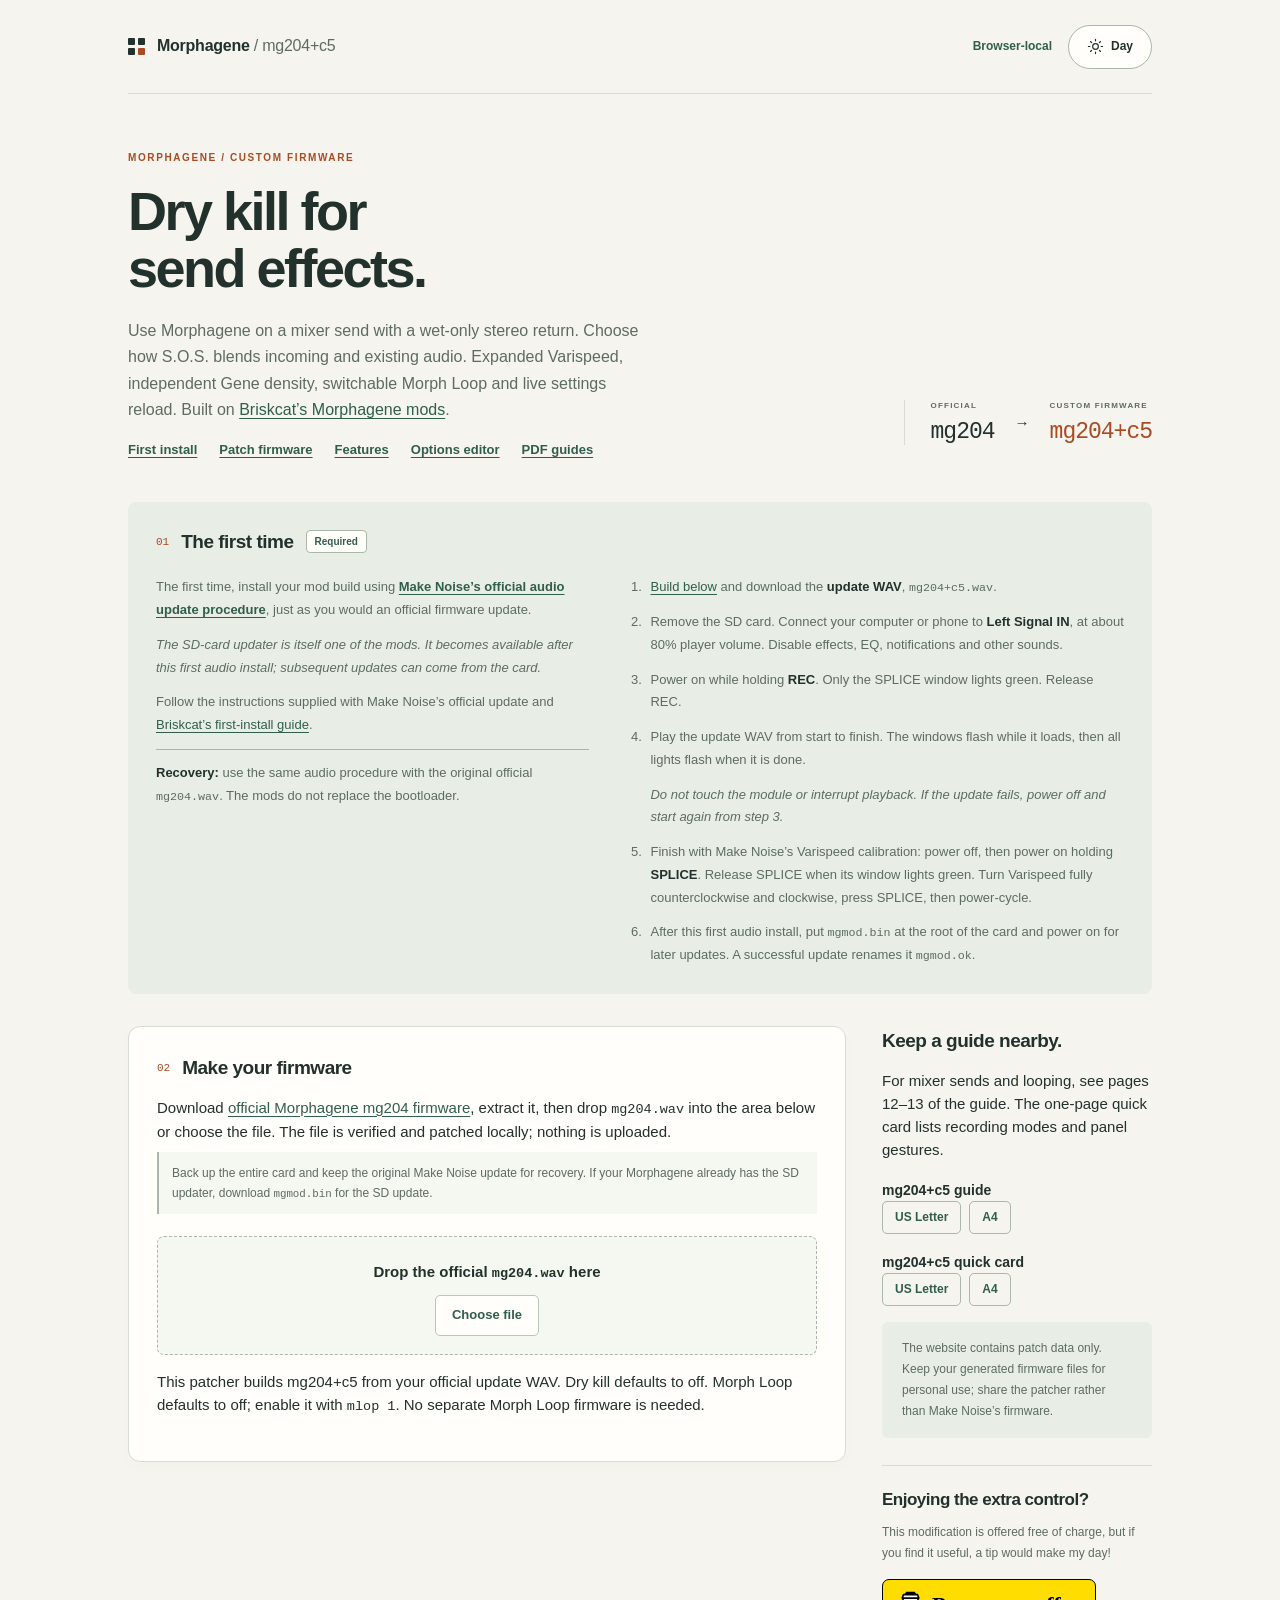
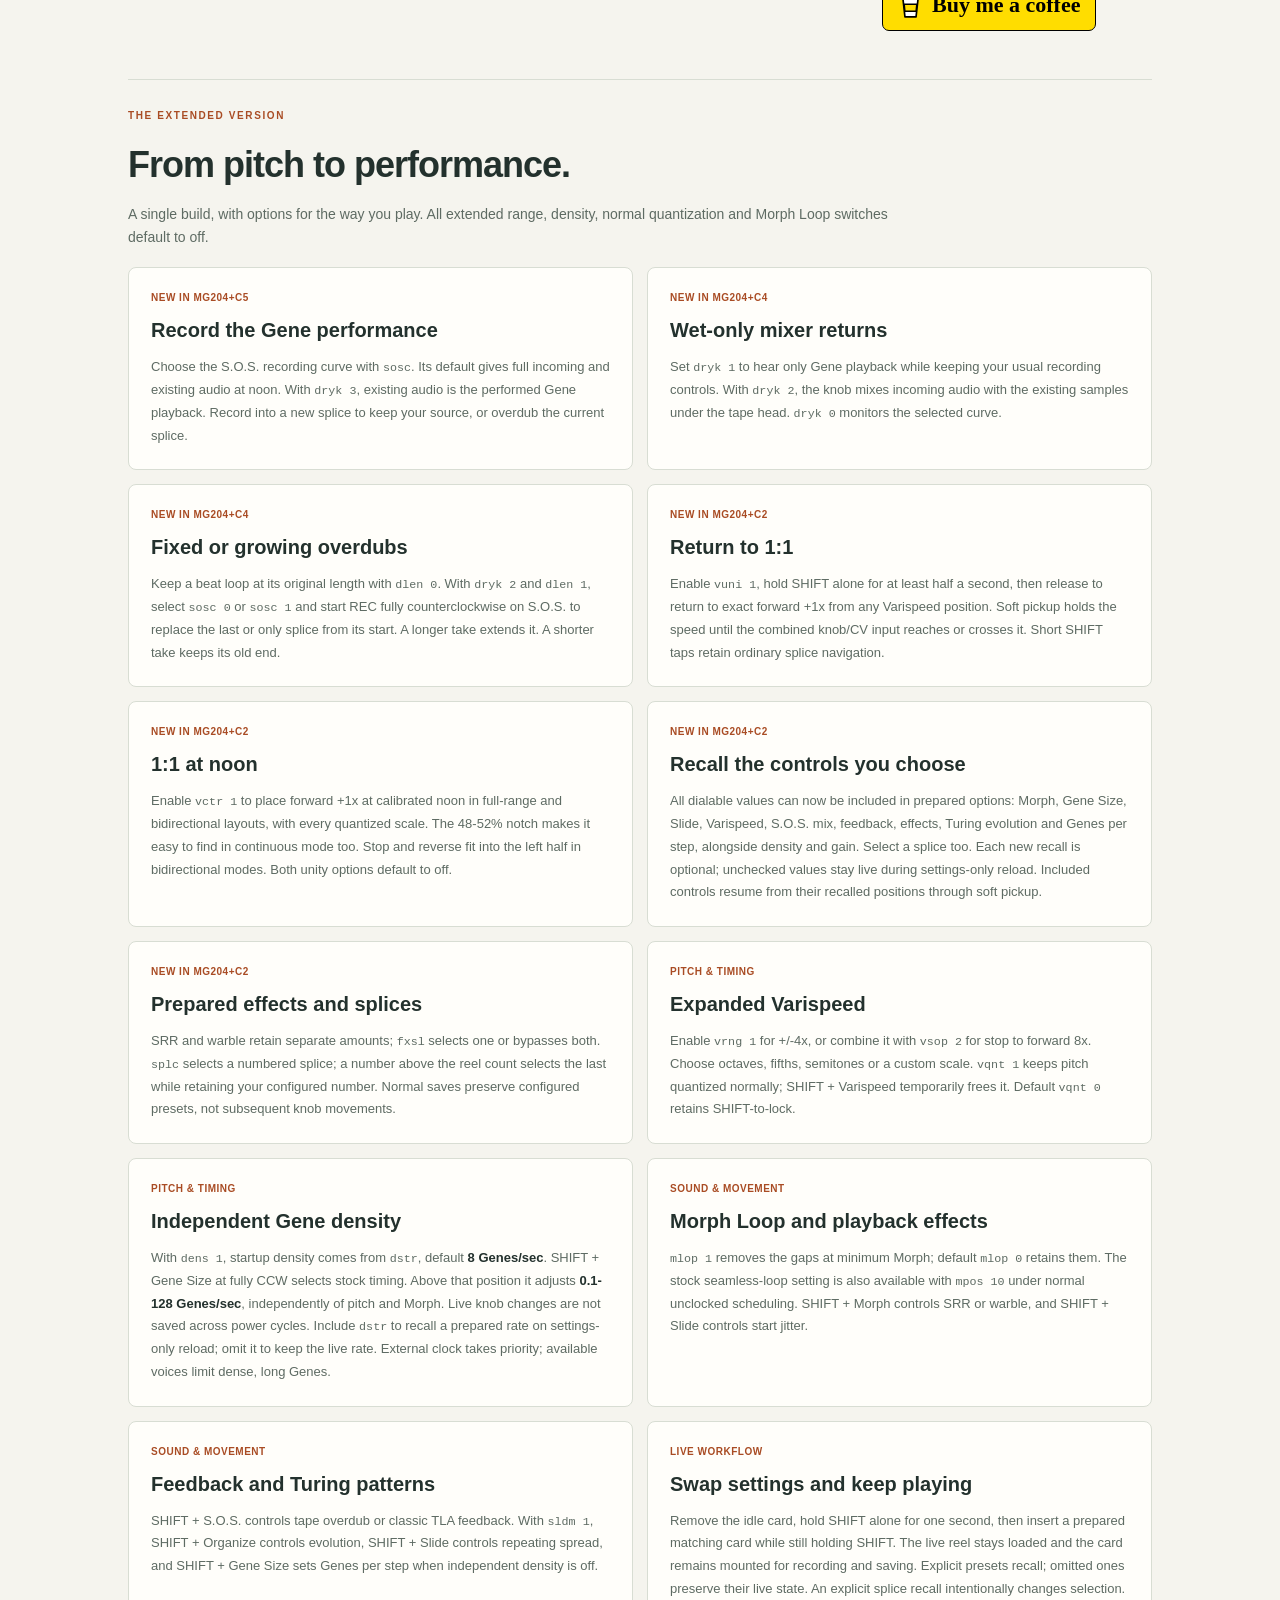
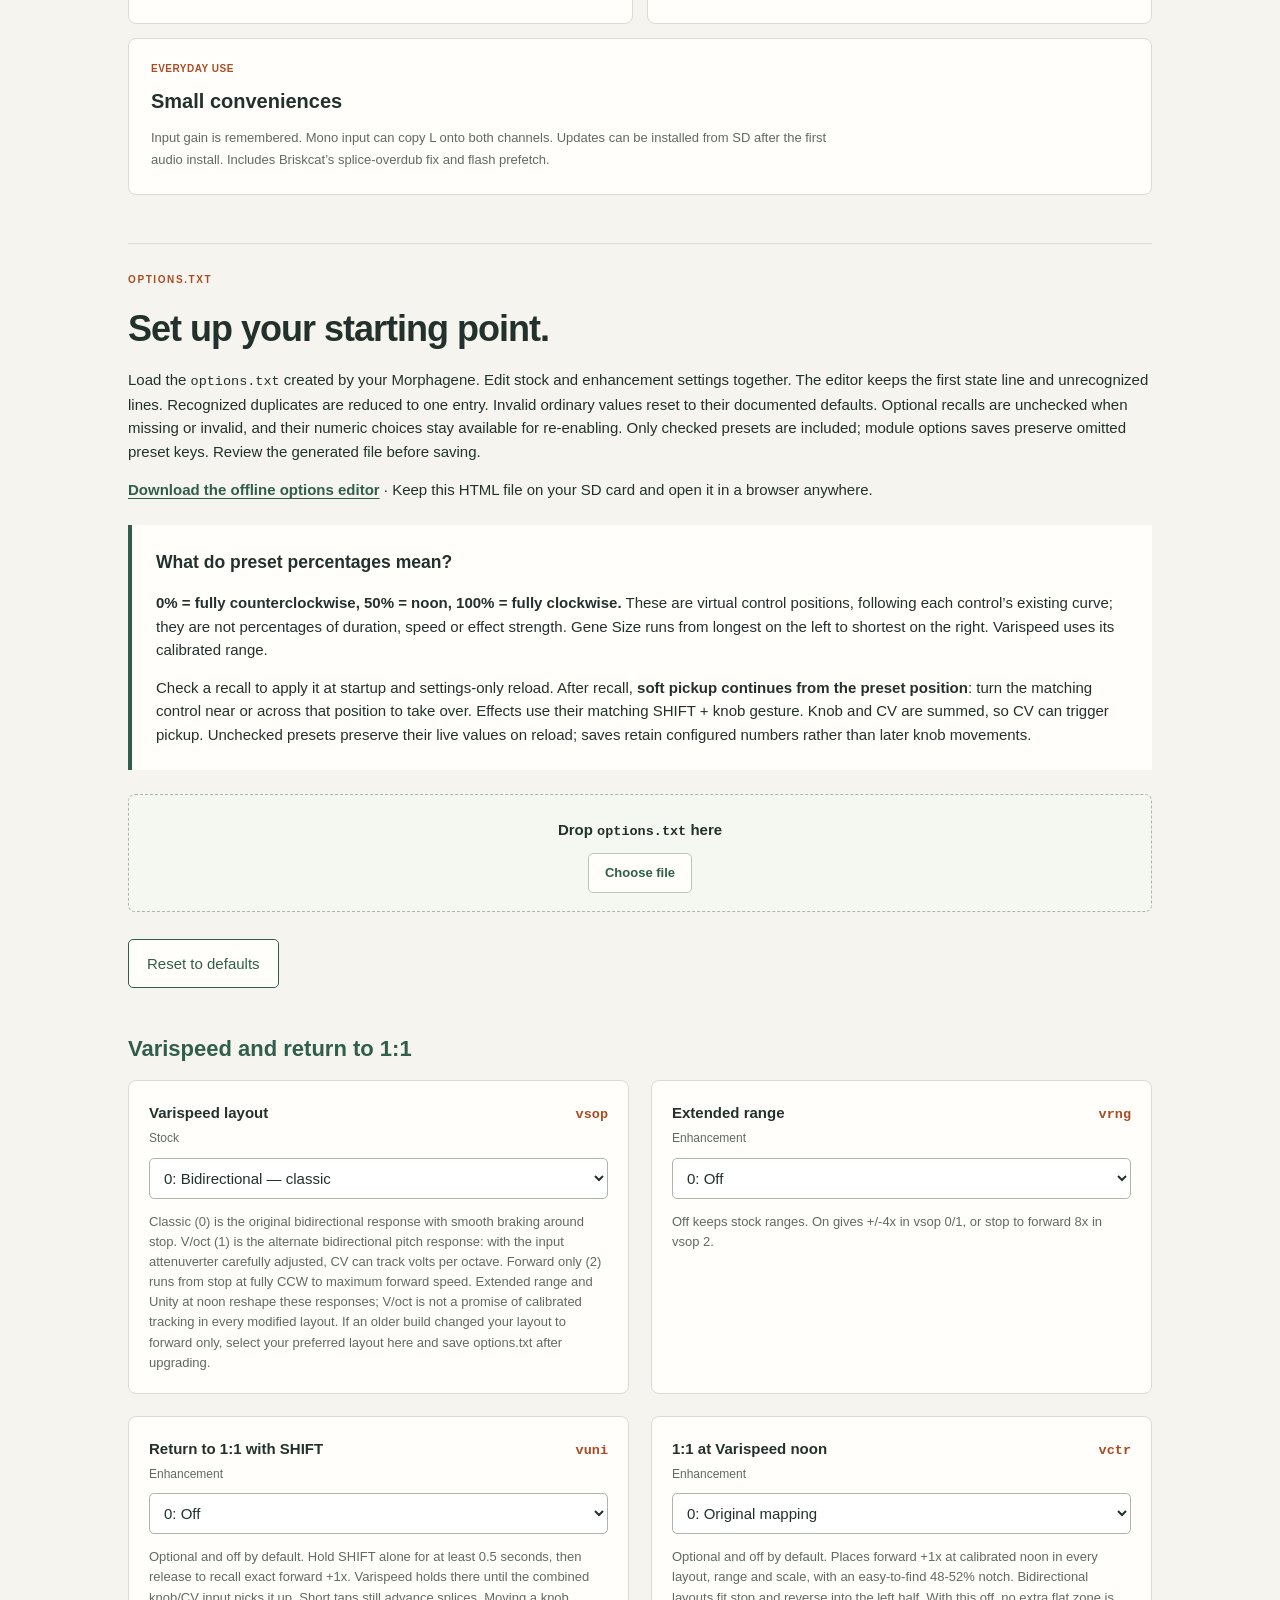
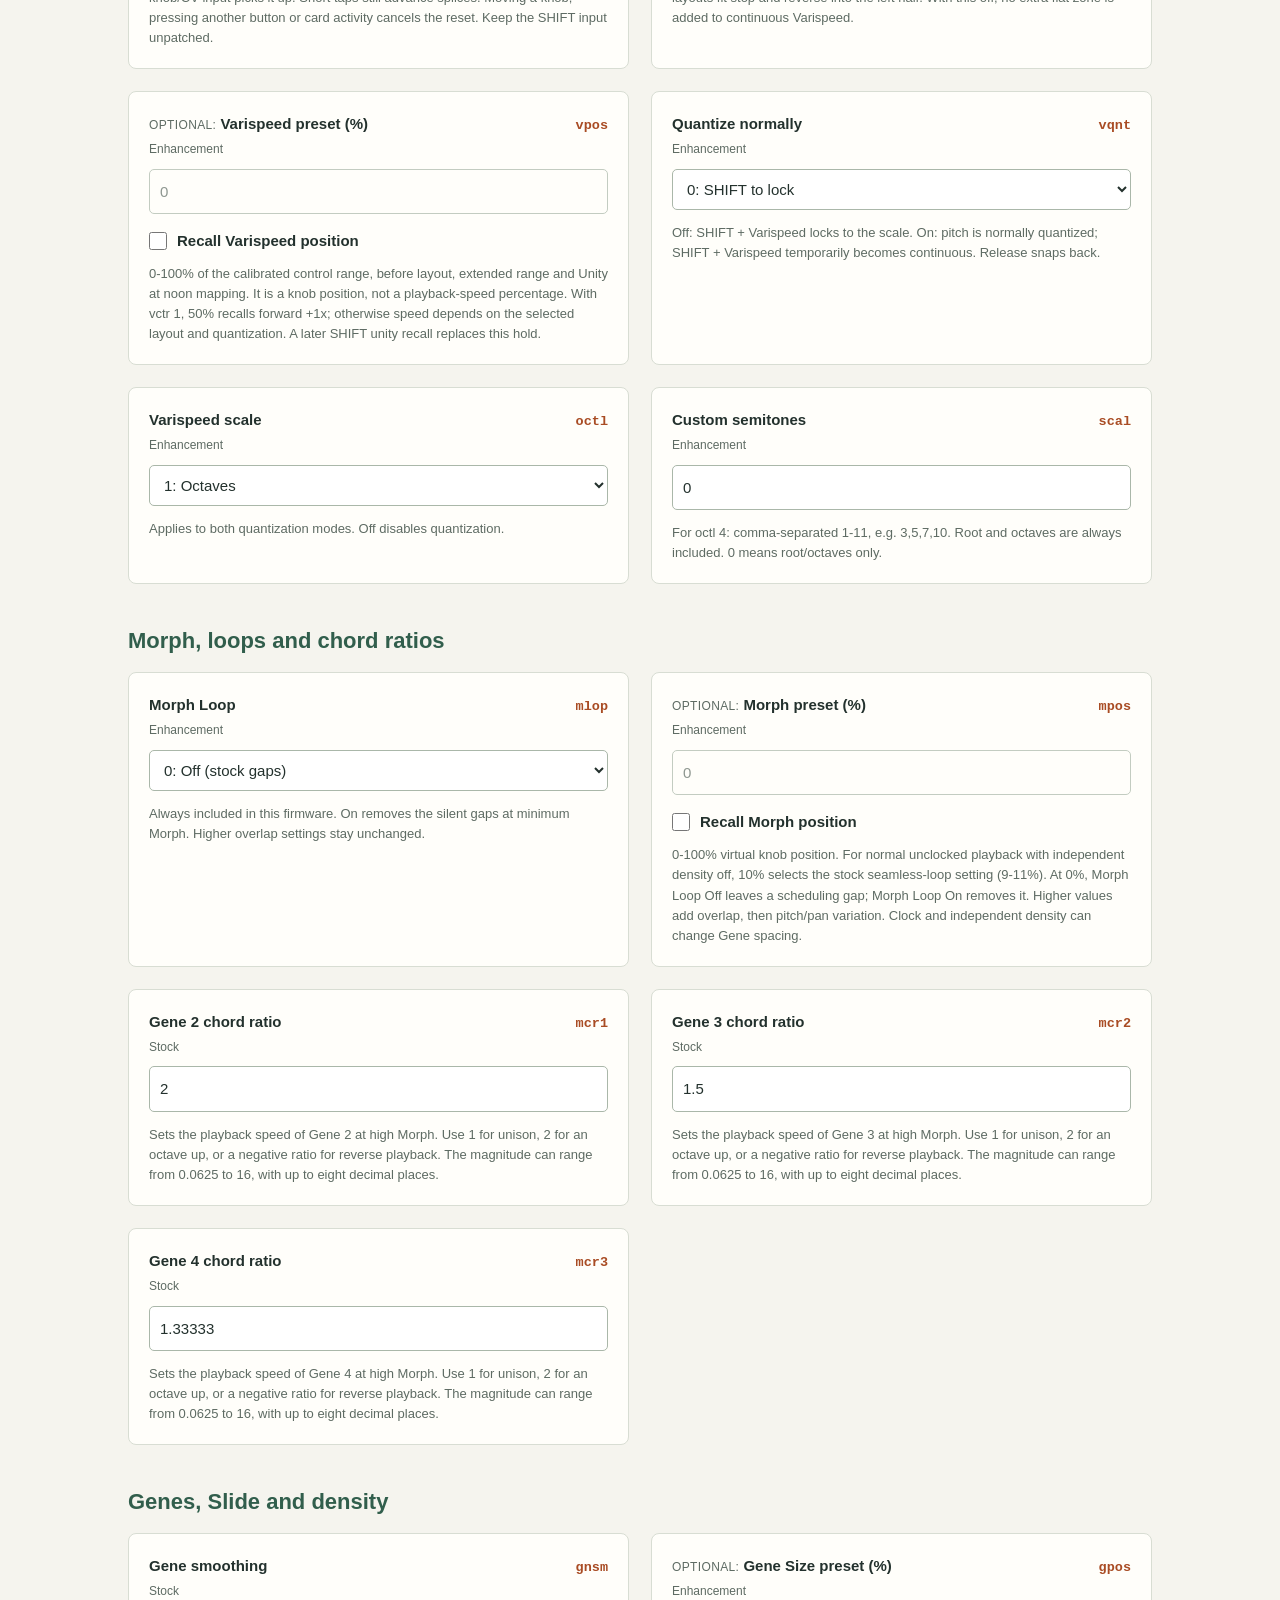
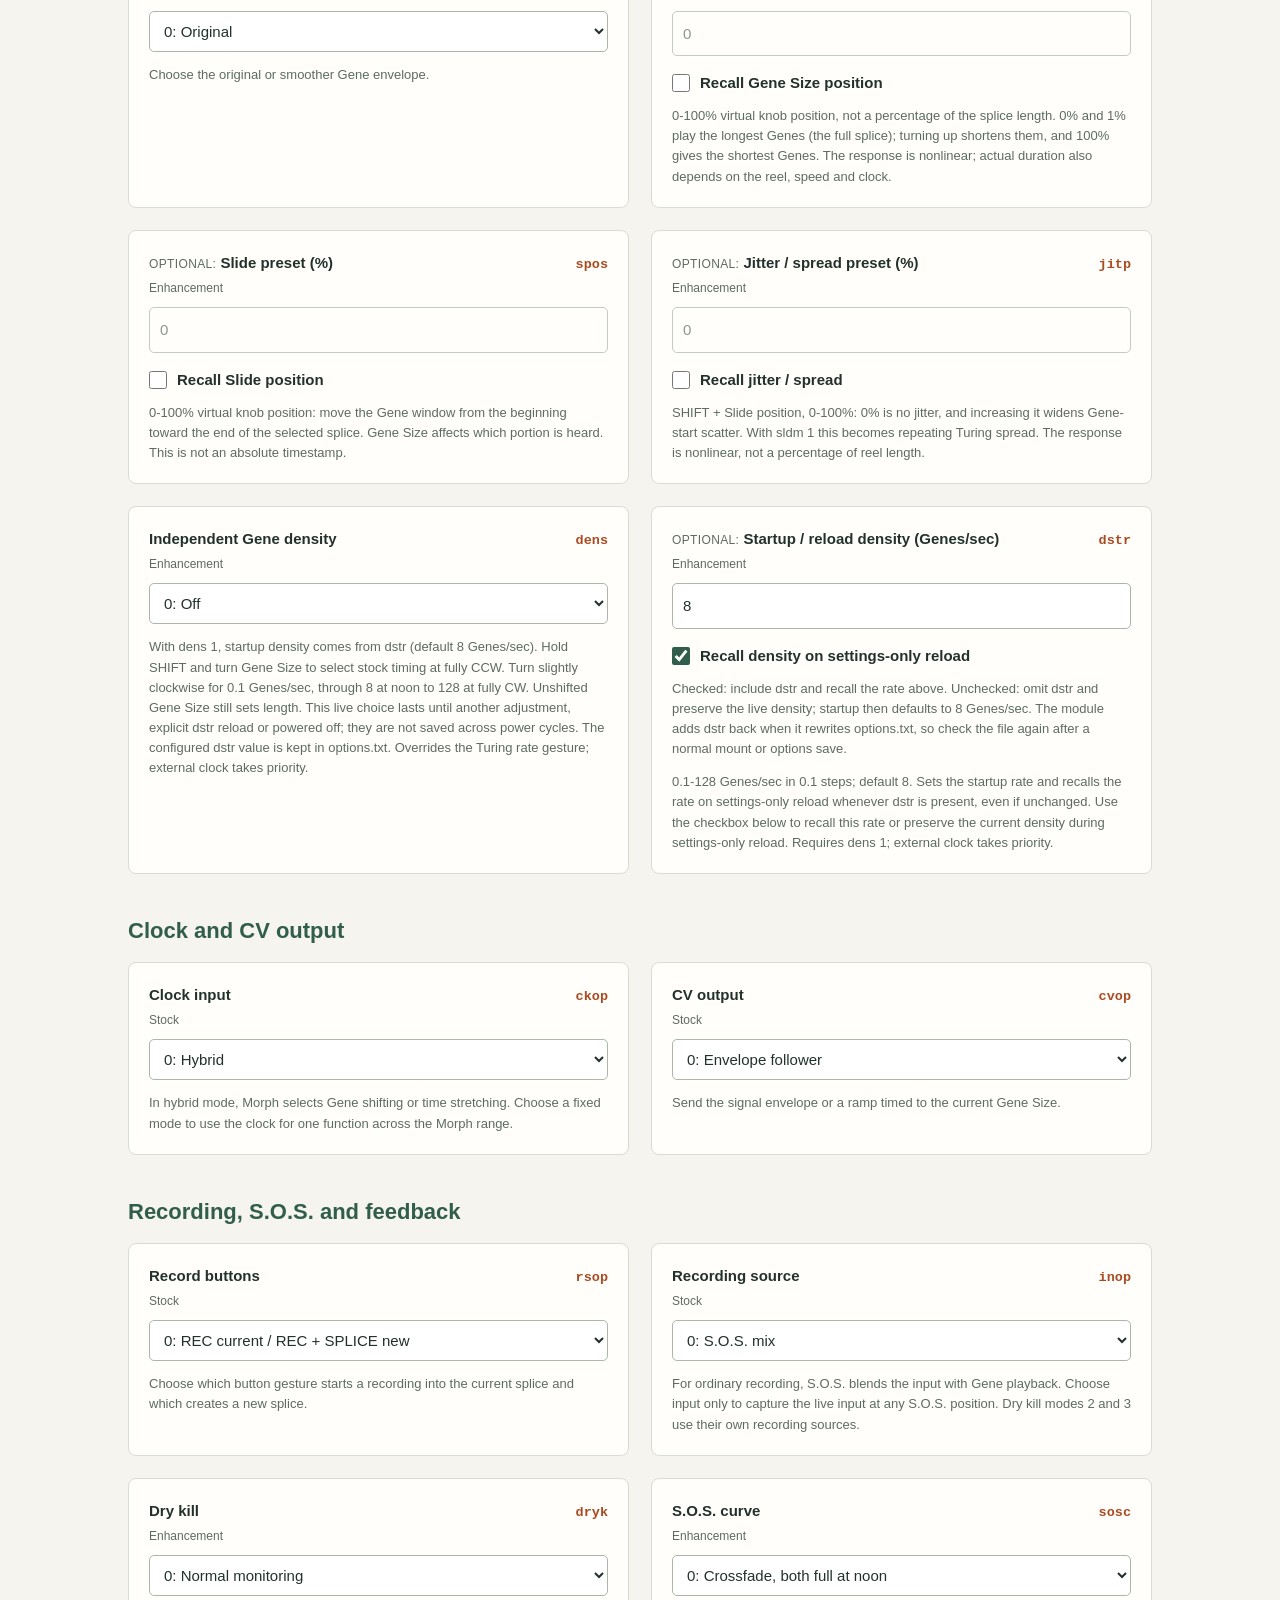
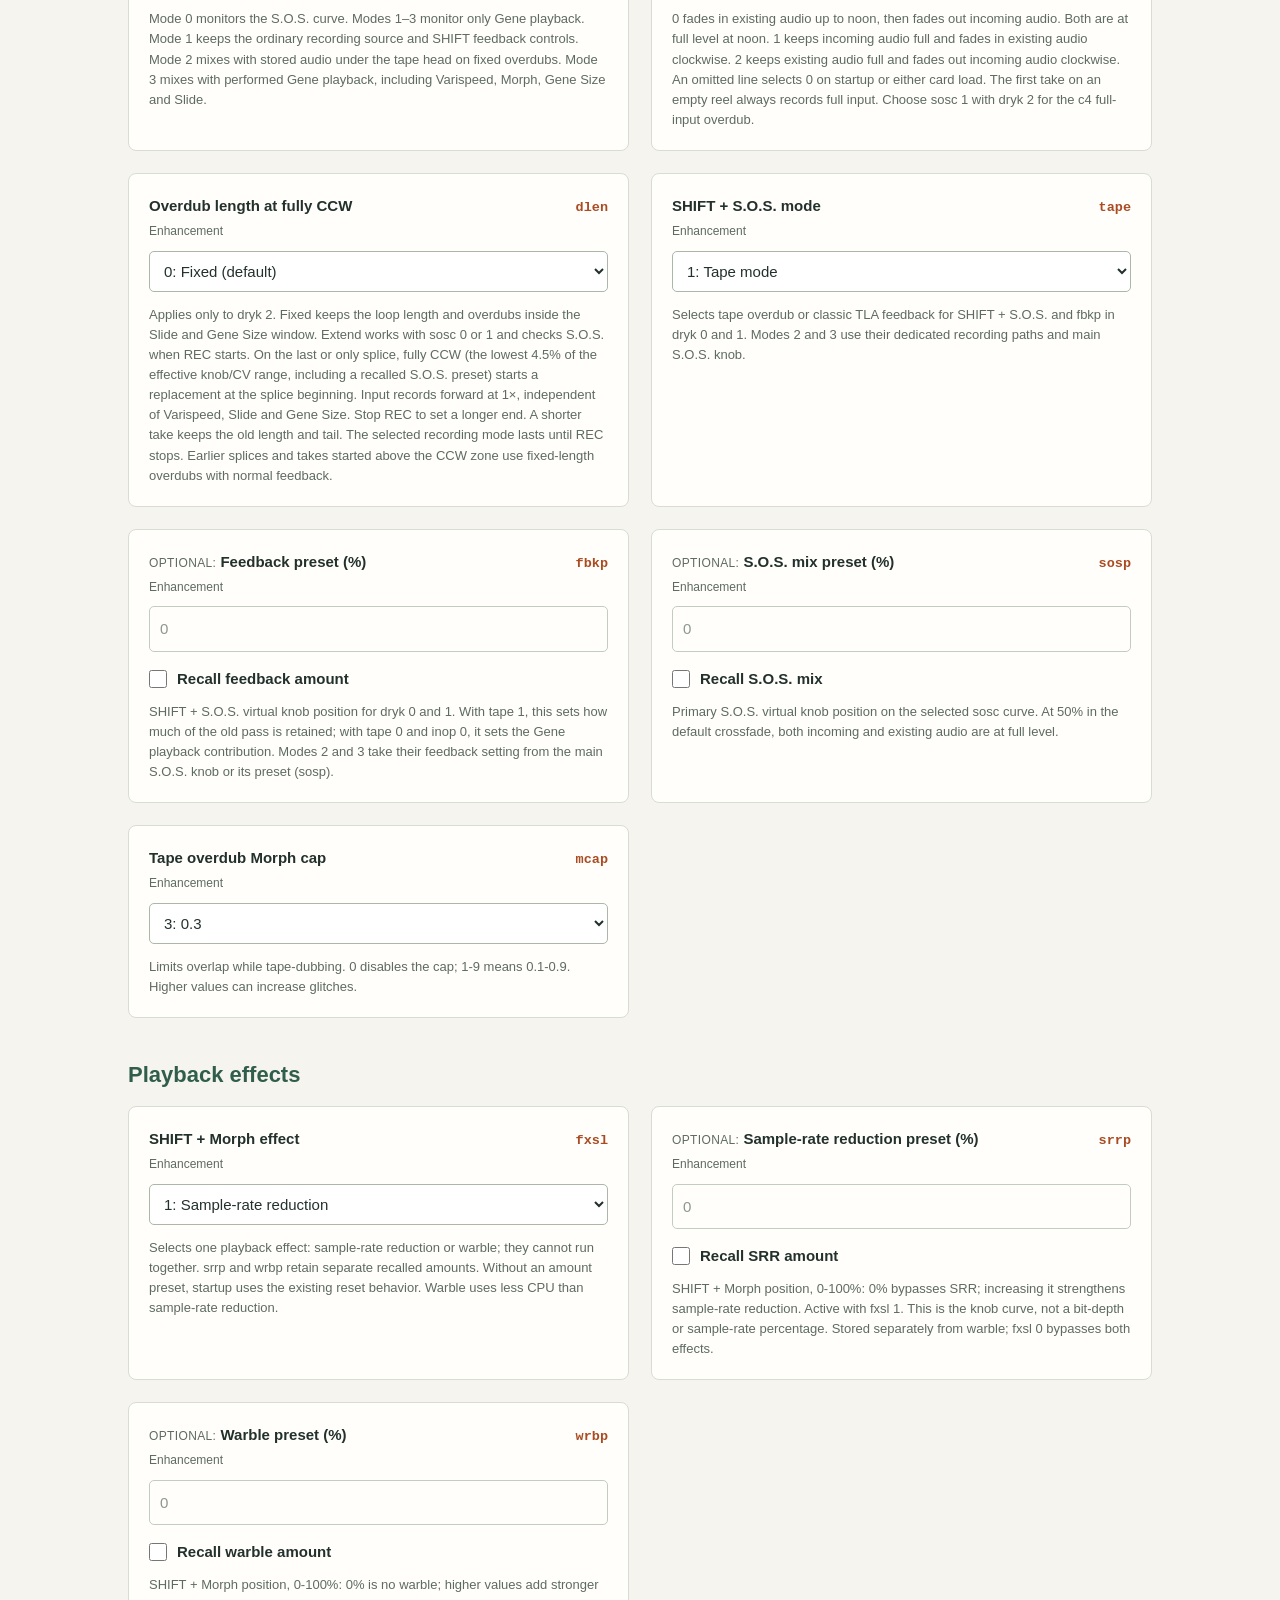
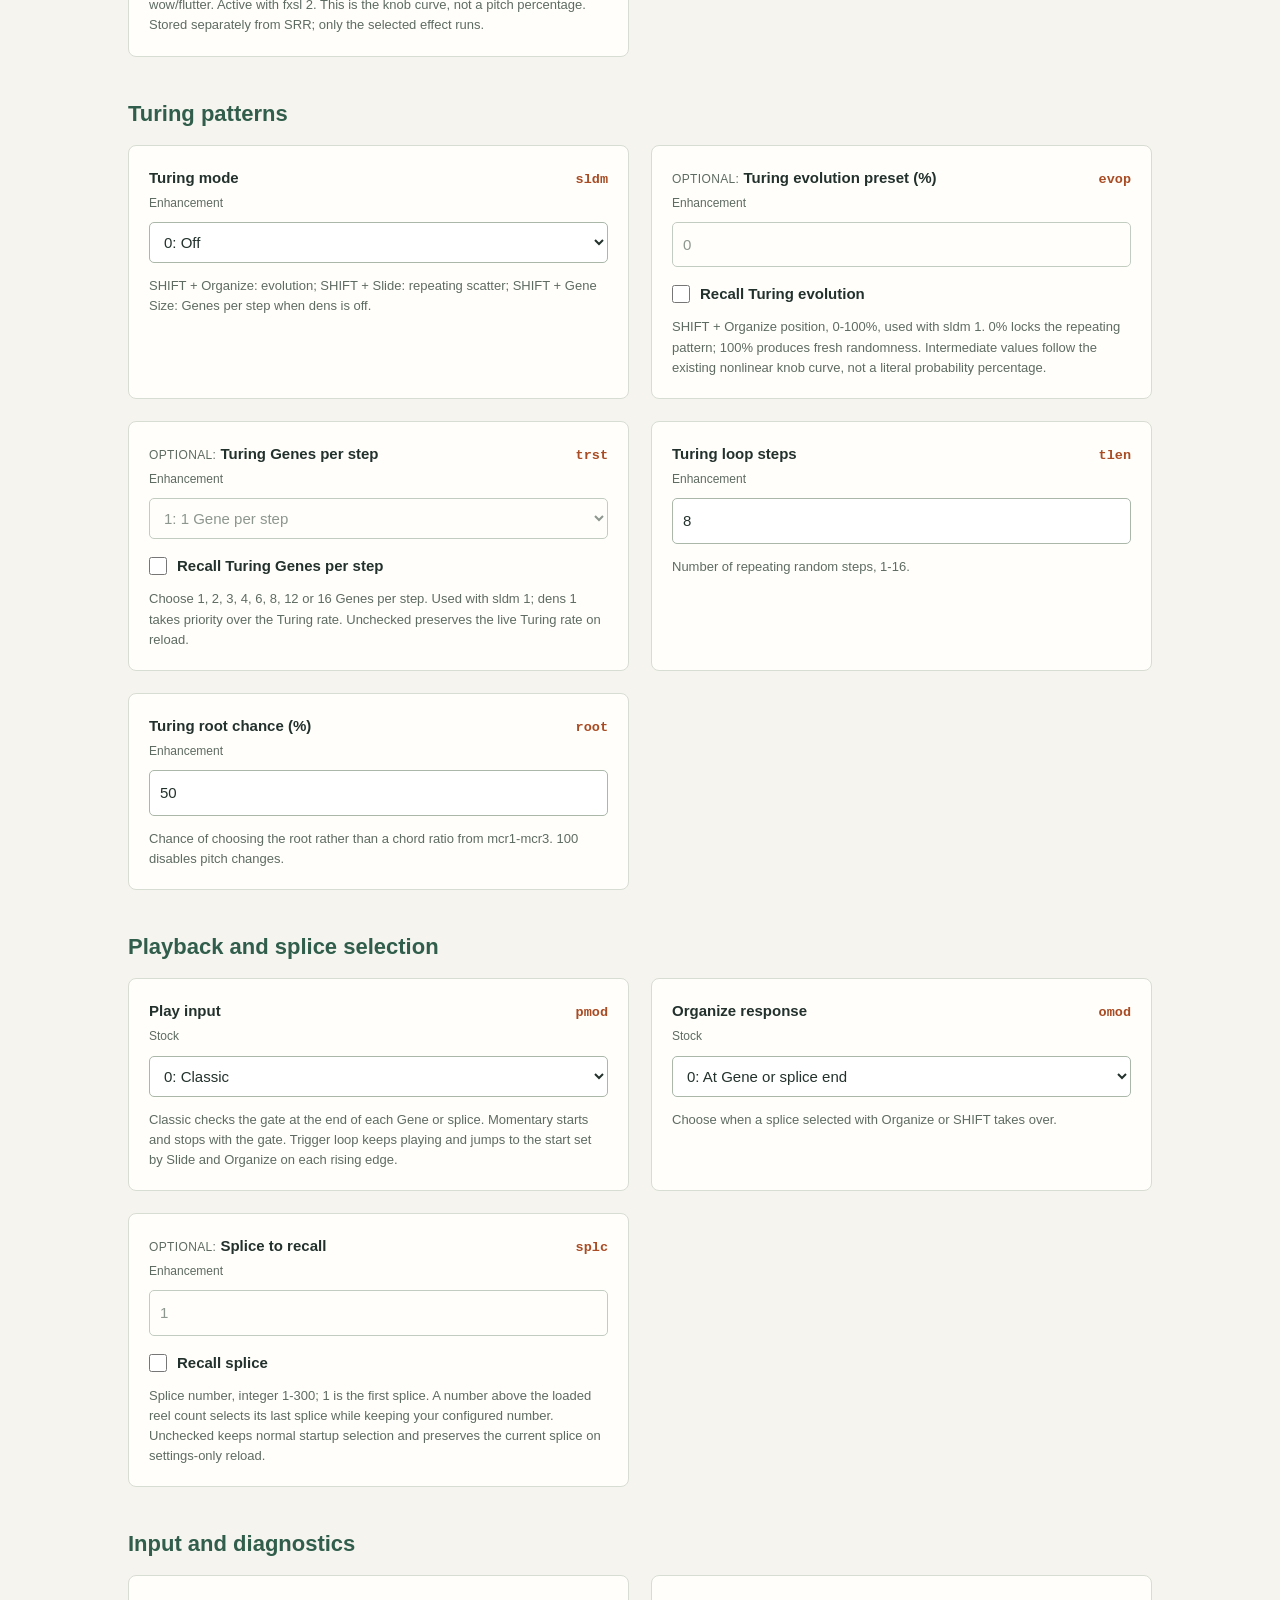
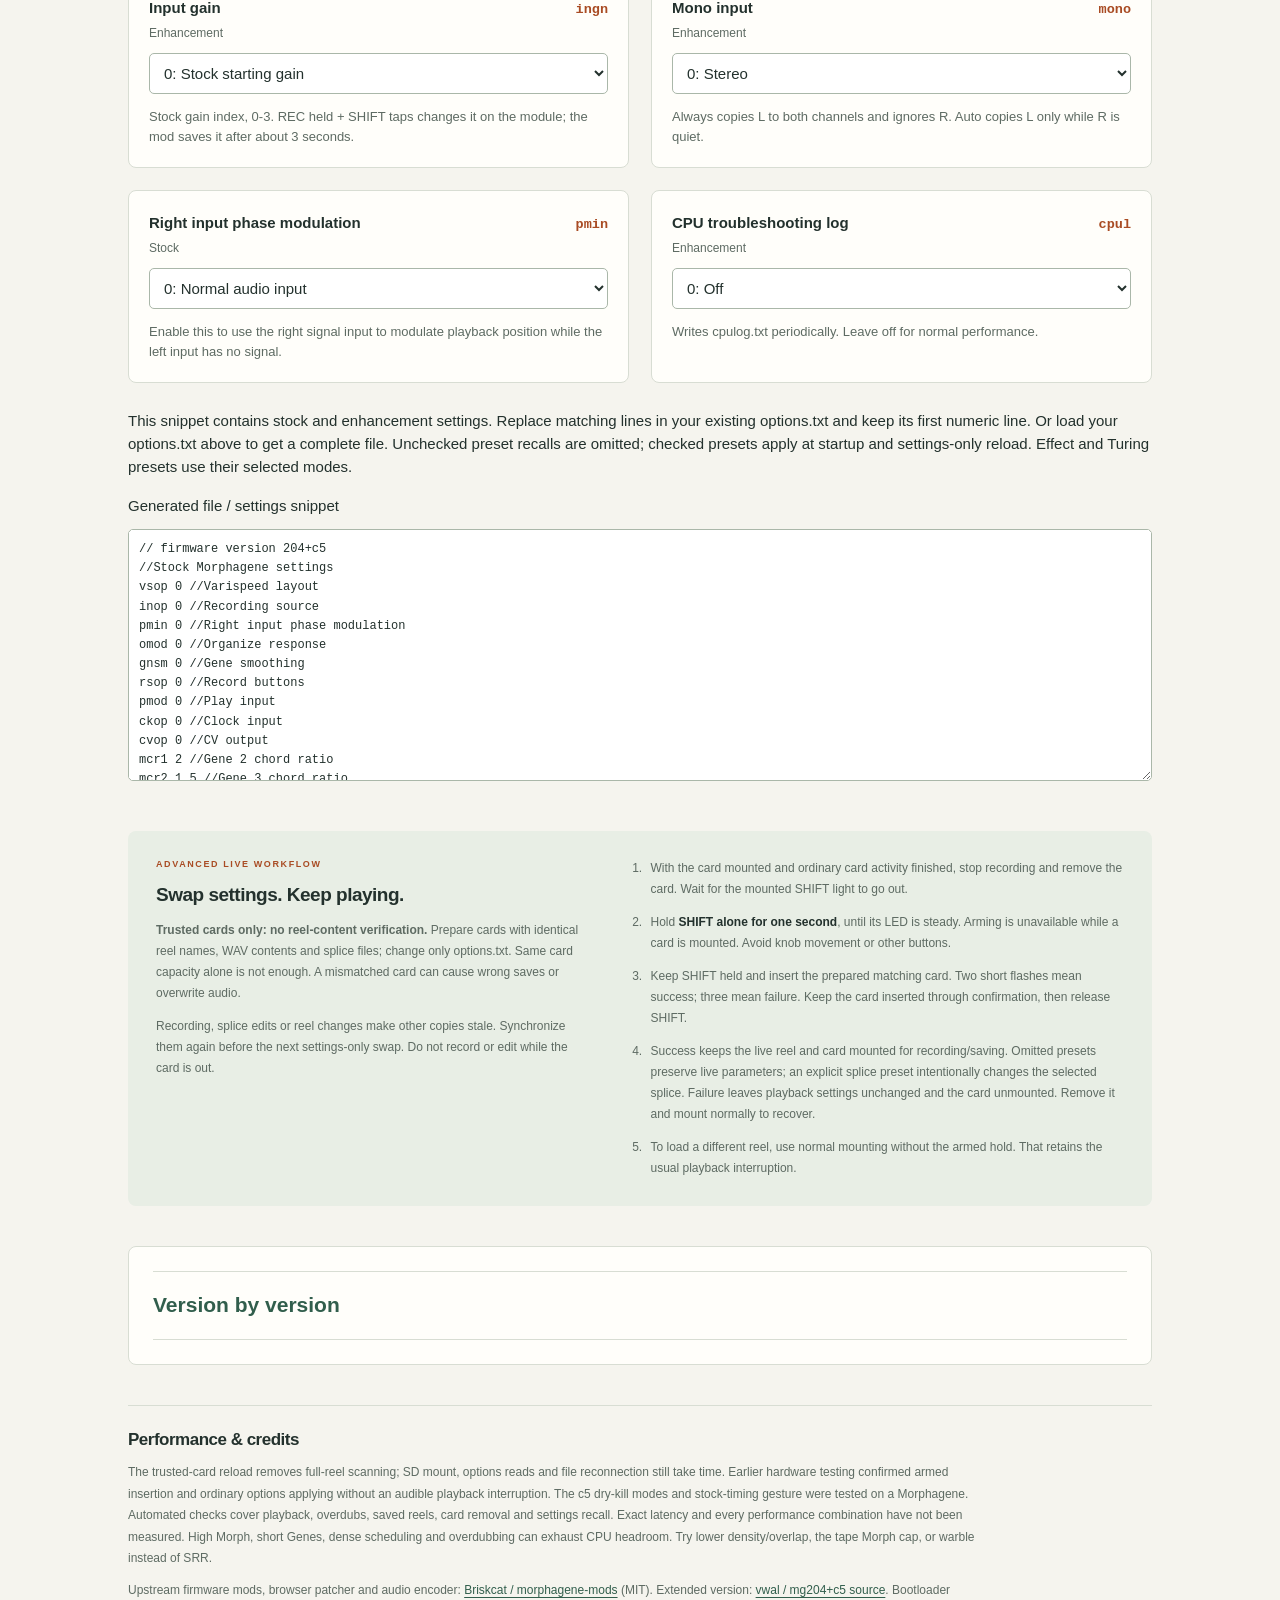
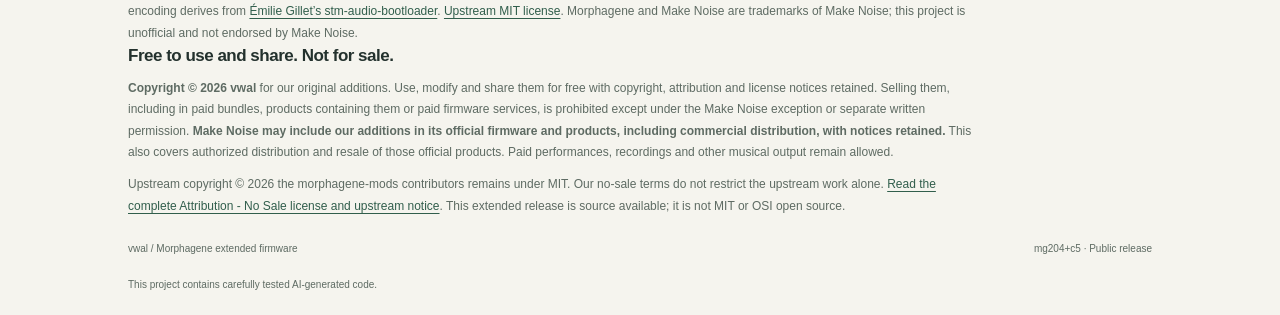
==== commit d9c84d8b: "Release mg204+c5 with performance overdubs, S.O.S. curves and stock Gene timing" ====
--- a/web/index.html
+++ b/web/index.html
@@ -1,16 +1,16 @@
 <!doctype html>
 <html lang="en"><head><meta charset="utf-8"><meta name="viewport" content="width=device-width, initial-scale=1">
-<meta name="description" content="Morphagene mg204+c4 firmware patcher, wet-only overdubs, printable guides and offline options editor.">
+<meta name="description" content="Morphagene mg204+c5 firmware patcher and offline options editor.">
 <meta name="referrer" content="no-referrer"><meta http-equiv="Content-Security-Policy" content="default-src 'none'; script-src 'self'; style-src 'self'; img-src 'self' data:; connect-src 'none'; object-src 'none'; base-uri 'none'; form-action 'none'">
-<title>Morphagene mg204+c4 / firmware patcher</title><script src="theme.js"></script><link rel="stylesheet" href="styles.css"><script defer src="remixes.js"></script><script defer src="page.js"></script><script defer src="options.js"></script><script defer src="app.js"></script></head>
+<title>Morphagene mg204+c5 / firmware patcher</title><script src="theme.js"></script><link rel="stylesheet" href="styles.css"><script defer src="remixes.js"></script><script defer src="page.js"></script><script defer src="options.js"></script><script defer src="app.js"></script></head>
 <body><a class="skip-link" href="#patcher">Skip to patcher</a><div class="page-shell">
-<header class="site-header"><a class="brand" href="./"><span class="brand-mark" aria-hidden="true"><i></i><i></i><i></i><i></i></span><span>Morphagene <span class="brand-subtitle">/ mg204+c4</span></span></a><div class="header-actions"><span class="local-badge">Browser-local</span><button class="theme-toggle" id="theme-toggle" type="button" role="switch" aria-label="Night mode" aria-checked="false" title="Switch to night mode" hidden><svg class="theme-sun" viewBox="0 0 24 24" fill="none" stroke="currentColor" stroke-width="1.7" stroke-linecap="round" aria-hidden="true" focusable="false"><circle cx="12" cy="12" r="4"/><path d="M12 2v2m0 16v2M2 12h2m16 0h2M5 5l1.5 1.5m11 11L19 19M5 19l1.5-1.5m11-11L19 5"/></svg><svg class="theme-moon" viewBox="0 0 24 24" fill="none" stroke="currentColor" stroke-width="1.7" stroke-linecap="round" stroke-linejoin="round" aria-hidden="true" focusable="false"><path d="M20.7 13.2A8.8 8.8 0 0 1 10.8 3.3a8.8 8.8 0 1 0 9.9 9.9Z"/></svg><span id="theme-label">Day</span></button></div></header>
-<main><section class="intro"><p class="eyebrow">MORPHAGENE / CUSTOM FIRMWARE</p><h1>Dry kill for<br>send effects.</h1><p class="intro-copy">Use Morphagene on a mixer send with a wet-only stereo return. Keep your usual recording controls or use S.O.S. to fade older layers as you overdub. Expanded Varispeed, independent Gene density, switchable Morph Loop and live settings reload. Built on <a href="https://briskcat.github.io/morphagene-mods/">Briskcat’s Morphagene mods</a>.</p><nav class="intro-links" aria-label="On this page"><a href="#installation">First install</a><a href="#patcher">Patch firmware</a><a href="#features">Features</a><a href="#options">Options editor</a><a href="#guides">PDF guides</a></nav><div class="version-path"><span><small>OFFICIAL</small><strong>mg204</strong></span><span aria-hidden="true">→</span><span><small>EXTENDED</small><strong>mg204+c4</strong></span></div></section>
+<header class="site-header"><a class="brand" href="./"><span class="brand-mark" aria-hidden="true"><i></i><i></i><i></i><i></i></span><span>Morphagene <span class="brand-subtitle">/ mg204+c5</span></span></a><div class="header-actions"><span class="local-badge">Browser-local</span><button class="theme-toggle" id="theme-toggle" type="button" role="switch" aria-label="Night mode" aria-checked="false" title="Switch to night mode" hidden><svg class="theme-sun" viewBox="0 0 24 24" fill="none" stroke="currentColor" stroke-width="1.7" stroke-linecap="round" aria-hidden="true" focusable="false"><circle cx="12" cy="12" r="4"/><path d="M12 2v2m0 16v2M2 12h2m16 0h2M5 5l1.5 1.5m11 11L19 19M5 19l1.5-1.5m11-11L19 5"/></svg><svg class="theme-moon" viewBox="0 0 24 24" fill="none" stroke="currentColor" stroke-width="1.7" stroke-linecap="round" stroke-linejoin="round" aria-hidden="true" focusable="false"><path d="M20.7 13.2A8.8 8.8 0 0 1 10.8 3.3a8.8 8.8 0 1 0 9.9 9.9Z"/></svg><span id="theme-label">Day</span></button></div></header>
+<main><section class="intro"><p class="eyebrow">MORPHAGENE / CUSTOM FIRMWARE</p><h1>Dry kill for<br>send effects.</h1><p class="intro-copy">Use Morphagene on a mixer send with a wet-only stereo return. Choose how S.O.S. blends incoming and existing audio. Expanded Varispeed, independent Gene density, switchable Morph Loop and live settings reload. Built on <a href="https://briskcat.github.io/morphagene-mods/">Briskcat’s Morphagene mods</a>.</p><nav class="intro-links" aria-label="On this page"><a href="#installation">First install</a><a href="#patcher">Patch firmware</a><a href="#features">Features</a><a href="#options">Options editor</a><a href="#guides">PDF guides</a></nav><div class="version-path"><span><small>OFFICIAL</small><strong>mg204</strong></span><span aria-hidden="true">→</span><span><small>CUSTOM FIRMWARE</small><strong>mg204+c5</strong></span></div></section>
 <section class="installation-note first-install" id="installation" aria-labelledby="first-install-title">
 <div class="card-heading first-install-heading"><span class="section-number">01</span><h2 id="first-install-title">The first time</h2><span class="install-required">Required</span></div>
 <div class="first-install-copy"><p>The first time, install your mod build using <strong><a href="https://www.makenoisemusic.com/modules/morphagene/">Make Noise’s official audio update procedure</a></strong>, just as you would an official firmware update.</p><p><em>The SD-card updater is itself one of the mods. It becomes available after this first audio install; subsequent updates can come from the card.</em></p><p>Follow the instructions supplied with Make Noise’s official update and <a href="https://briskcat.github.io/morphagene-mods/#first-time">Briskcat’s first-install guide</a>.</p><p class="filename-note"><strong>Recovery:</strong> use the same audio procedure with the original official <code>mg204.wav</code>. The mods do not replace the bootloader.</p></div>
 <ol class="install-steps">
-<li><a href="#patcher">Build below</a> and download the <strong>update WAV</strong>, <code>mg204+c4.wav</code>.</li>
+<li><a href="#patcher">Build below</a> and download the <strong>update WAV</strong>, <code>mg204+c5.wav</code>.</li>
 <li>Remove the SD card. Connect your computer or phone to <strong>Left Signal IN</strong>, at about 80% player volume. Disable effects, EQ, notifications and other sounds.</li>
 <li>Power on while holding <strong>REC</strong>. Only the SPLICE window lights green. Release REC.</li>
 <li>Play the update WAV from start to finish. The windows flash while it loads, then all lights flash when it is done.<p class="install-aside"><em>Do not touch the module or interrupt playback. If the update fails, power off and start again from step 3.</em></p></li>
@@ -21,8 +21,8 @@
   <strong>Drop the official <code>mg204.wav</code> here</strong>
   <span class="choose-button">Choose file</span>
   <input id="firmware" class="visually-hidden" type="file" accept=".wav,audio/wav">
-</label><p id="firmware-status" role="status" aria-live="polite"></p><select id="remix" aria-label="Firmware build" hidden></select><p id="remix-description" hidden></p><ul id="remix-modules" hidden></ul><div id="build-buttons" hidden><button id="build-wav" class="primary-button">Download update WAV</button><button id="build-card" class="secondary-button">Download mgmod.bin</button></div><p id="build-status" role="status" aria-live="polite"></p><p class="small-copy">This patcher builds mg204+c4. Dry kill defaults to off. Morph Loop defaults to off; enable it with <code>mlop 1</code>. No separate Morph Loop firmware is needed.</p><noscript><p>Enable JavaScript to patch firmware and edit options. The guides remain available below.</p></noscript></section>
-<aside class="sidebar" id="guides"><h2>Keep a guide nearby.</h2><p>For mixer sends and looping, see pages 12–13 of the guide. The one-page quick card lists recording modes and panel gestures.</p><div class="paper-choices"><h3>mg204+c4 guide</h3><div><a href="morphagene-manual-letter.pdf">US Letter</a><a href="morphagene-manual-a4.pdf">A4</a></div></div><div class="paper-choices"><h3>mg204+c4 quick card</h3><div><a href="morphagene-quick-card-letter.pdf">US Letter</a><a href="morphagene-quick-card-a4.pdf">A4</a></div></div><p class="playback-note">The website contains patch data only. Keep your generated firmware files for personal use; share the patcher rather than Make Noise’s firmware.</p>
+</label><p id="firmware-status" role="status" aria-live="polite"></p><select id="remix" aria-label="Firmware build" hidden></select><p id="remix-description" hidden></p><ul id="remix-modules" hidden></ul><div id="build-buttons" hidden><button id="build-wav" class="primary-button">Download update WAV</button><button id="build-card" class="secondary-button">Download mgmod.bin</button></div><p id="build-status" role="status" aria-live="polite"></p><p class="small-copy">This patcher builds mg204+c5 from your official update WAV. Dry kill defaults to off. Morph Loop defaults to off; enable it with <code>mlop 1</code>. No separate Morph Loop firmware is needed.</p><noscript><p>Enable JavaScript to patch firmware and edit options. The guides remain available below.</p></noscript></section>
+<aside class="sidebar" id="guides"><h2>Keep a guide nearby.</h2><p>For mixer sends and looping, see pages 12–13 of the guide. The one-page quick card lists recording modes and panel gestures.</p><div class="paper-choices"><h3>mg204+c5 guide</h3><div><a href="morphagene-manual-letter.pdf">US Letter</a><a href="morphagene-manual-a4.pdf">A4</a></div></div><div class="paper-choices"><h3>mg204+c5 quick card</h3><div><a href="morphagene-quick-card-letter.pdf">US Letter</a><a href="morphagene-quick-card-a4.pdf">A4</a></div></div><p class="playback-note">The website contains patch data only. Keep your generated firmware files for personal use; share the patcher rather than Make Noise’s firmware.</p>
 <section class="support-note" aria-labelledby="support-title">
             <h2 id="support-title">Enjoying the extra control?</h2>
             <p>This modification is offered free of charge, but if you find it useful, a tip would make my day!</p>
@@ -37,7 +37,7 @@
             </a>
           </section>
 </aside></div>
-<section class="feature-catalog" id="features"><p class="eyebrow">THE EXTENDED VERSION</p><h2>From pitch to performance.</h2><p class="catalog-intro">A single build, with options for the way you play. All extended range, density, normal quantization and Morph Loop switches default to off.</p><div class="feature-grid"><article><p class="control-path">New in mg204+c4</p><h3>Wet-only mixer returns</h3><p>Set <code>dryk 1</code> to hear only Gene playback while keeping your usual recording controls. With <code>dryk 2</code>, fresh input records on every pass and S.O.S. controls how much of the previous layer survives. <code>dryk 0</code> keeps normal operation.</p></article><article><p class="control-path">New in mg204+c4</p><h3>Fixed or growing overdubs</h3><p>Keep a beat loop at its original length with <code>dlen 0</code>. With <code>dryk 2</code> and <code>dlen 1</code>, start REC fully counterclockwise on S.O.S. to replace the last or only splice from its start. A longer take extends it. A shorter take keeps its old end.</p></article><article><p class="control-path">New in mg204+c2</p><h3>Return to 1:1</h3><p>Enable <code>vuni 1</code>, hold SHIFT alone for at least half a second, then release to return to exact forward +1x from any Varispeed position. Soft pickup holds the speed until the combined knob/CV input reaches or crosses it. Short SHIFT taps retain ordinary splice navigation.</p></article><article><p class="control-path">New in mg204+c2</p><h3>1:1 at noon</h3><p>Enable <code>vctr 1</code> to place forward +1x at calibrated noon in full-range and bidirectional layouts, with every quantized scale. The 48-52% notch makes it easy to find in continuous mode too. Stop and reverse fit into the left half in bidirectional modes. Both unity options default to off.</p></article><article><p class="control-path">New in mg204+c2</p><h3>Recall the controls you choose</h3><p>All dialable values can now be included in prepared options: Morph, Gene Size, Slide, Varispeed, S.O.S. mix, feedback, effects, Turing evolution and Genes per step, alongside density and gain. Select a splice too. Each new recall is optional; unchecked values stay live during settings-only reload. Included controls resume from their recalled positions through soft pickup.</p></article><article><p class="control-path">New in mg204+c2</p><h3>Prepared effects and splices</h3><p>SRR and warble retain separate amounts; <code>fxsl</code> selects one or bypasses both. <code>splc</code> selects a numbered splice; a number above the reel count selects the last while retaining your configured number. Normal saves preserve configured presets, not subsequent knob movements.</p></article><article><p class="control-path">Pitch & timing</p><h3>Expanded Varispeed</h3><p>Enable <code>vrng 1</code> for +/-4x, or combine it with <code>vsop 2</code> for stop to forward 8x. Choose octaves, fifths, semitones or a custom scale. <code>vqnt 1</code> keeps pitch quantized normally; SHIFT + Varispeed temporarily frees it. Default <code>vqnt 0</code> retains SHIFT-to-lock.</p></article><article><p class="control-path">Pitch & timing</p><h3>Independent Gene density</h3><p>With <code>dens 1</code>, startup density comes from <code>dstr</code>, default <strong>8 Genes/sec</strong>. SHIFT + Gene Size adjusts <strong>0.1-128 Genes/sec</strong>, independently of pitch and Morph. Live knob changes are not saved across power cycles. Include <code>dstr</code> to recall a prepared rate on settings-only reload; omit it to keep the live rate. External clock takes priority; available voices limit dense, long Genes.</p></article><article><p class="control-path">Sound & movement</p><h3>Morph Loop and playback effects</h3><p><code>mlop 1</code> removes the gaps at minimum Morph; default <code>mlop 0</code> retains them. The stock seamless-loop setting is also available with <code>mpos 10</code> under normal unclocked scheduling. SHIFT + Morph controls SRR or warble, and SHIFT + Slide controls start jitter.</p></article><article><p class="control-path">Sound & movement</p><h3>Feedback and Turing patterns</h3><p>SHIFT + S.O.S. controls tape overdub or classic TLA feedback. With <code>sldm 1</code>, SHIFT + Organize controls evolution, SHIFT + Slide controls repeating spread, and SHIFT + Gene Size sets Genes per step when independent density is off.</p></article><article><p class="control-path">Live workflow</p><h3>Swap settings and keep playing</h3><p>Remove the idle card, hold SHIFT alone for one second, then insert a prepared matching card while still holding SHIFT. The live reel stays loaded and the card remains mounted for recording and saving. Explicit presets recall; omitted ones preserve their live state. An explicit splice recall intentionally changes selection.</p></article><article><p class="control-path">Everyday use</p><h3>Small conveniences</h3><p>Input gain is remembered. Mono input can copy L onto both channels. Updates can be installed from SD after the first audio install. Includes Briskcat’s splice-overdub fix and flash prefetch.</p></article></div></section>
+<section class="feature-catalog" id="features"><p class="eyebrow">THE EXTENDED VERSION</p><h2>From pitch to performance.</h2><p class="catalog-intro">A single build, with options for the way you play. All extended range, density, normal quantization and Morph Loop switches default to off.</p><div class="feature-grid"><article><p class="control-path">New in mg204+c5</p><h3>Record the Gene performance</h3><p>Choose the S.O.S. recording curve with <code>sosc</code>. Its default gives full incoming and existing audio at noon. With <code>dryk 3</code>, existing audio is the performed Gene playback. Record into a new splice to keep your source, or overdub the current splice.</p></article><article><p class="control-path">New in mg204+c4</p><h3>Wet-only mixer returns</h3><p>Set <code>dryk 1</code> to hear only Gene playback while keeping your usual recording controls. With <code>dryk 2</code>, the knob mixes incoming audio with the existing samples under the tape head. <code>dryk 0</code> monitors the selected curve.</p></article><article><p class="control-path">New in mg204+c4</p><h3>Fixed or growing overdubs</h3><p>Keep a beat loop at its original length with <code>dlen 0</code>. With <code>dryk 2</code> and <code>dlen 1</code>, select <code>sosc 0</code> or <code>sosc 1</code> and start REC fully counterclockwise on S.O.S. to replace the last or only splice from its start. A longer take extends it. A shorter take keeps its old end.</p></article><article><p class="control-path">New in mg204+c2</p><h3>Return to 1:1</h3><p>Enable <code>vuni 1</code>, hold SHIFT alone for at least half a second, then release to return to exact forward +1x from any Varispeed position. Soft pickup holds the speed until the combined knob/CV input reaches or crosses it. Short SHIFT taps retain ordinary splice navigation.</p></article><article><p class="control-path">New in mg204+c2</p><h3>1:1 at noon</h3><p>Enable <code>vctr 1</code> to place forward +1x at calibrated noon in full-range and bidirectional layouts, with every quantized scale. The 48-52% notch makes it easy to find in continuous mode too. Stop and reverse fit into the left half in bidirectional modes. Both unity options default to off.</p></article><article><p class="control-path">New in mg204+c2</p><h3>Recall the controls you choose</h3><p>All dialable values can now be included in prepared options: Morph, Gene Size, Slide, Varispeed, S.O.S. mix, feedback, effects, Turing evolution and Genes per step, alongside density and gain. Select a splice too. Each new recall is optional; unchecked values stay live during settings-only reload. Included controls resume from their recalled positions through soft pickup.</p></article><article><p class="control-path">New in mg204+c2</p><h3>Prepared effects and splices</h3><p>SRR and warble retain separate amounts; <code>fxsl</code> selects one or bypasses both. <code>splc</code> selects a numbered splice; a number above the reel count selects the last while retaining your configured number. Normal saves preserve configured presets, not subsequent knob movements.</p></article><article><p class="control-path">Pitch & timing</p><h3>Expanded Varispeed</h3><p>Enable <code>vrng 1</code> for +/-4x, or combine it with <code>vsop 2</code> for stop to forward 8x. Choose octaves, fifths, semitones or a custom scale. <code>vqnt 1</code> keeps pitch quantized normally; SHIFT + Varispeed temporarily frees it. Default <code>vqnt 0</code> retains SHIFT-to-lock.</p></article><article><p class="control-path">Pitch & timing</p><h3>Independent Gene density</h3><p>With <code>dens 1</code>, startup density comes from <code>dstr</code>, default <strong>8 Genes/sec</strong>. SHIFT + Gene Size at fully CCW selects stock timing. Above that position it adjusts <strong>0.1-128 Genes/sec</strong>, independently of pitch and Morph. Live knob changes are not saved across power cycles. Include <code>dstr</code> to recall a prepared rate on settings-only reload; omit it to keep the live rate. External clock takes priority; available voices limit dense, long Genes.</p></article><article><p class="control-path">Sound & movement</p><h3>Morph Loop and playback effects</h3><p><code>mlop 1</code> removes the gaps at minimum Morph; default <code>mlop 0</code> retains them. The stock seamless-loop setting is also available with <code>mpos 10</code> under normal unclocked scheduling. SHIFT + Morph controls SRR or warble, and SHIFT + Slide controls start jitter.</p></article><article><p class="control-path">Sound & movement</p><h3>Feedback and Turing patterns</h3><p>SHIFT + S.O.S. controls tape overdub or classic TLA feedback. With <code>sldm 1</code>, SHIFT + Organize controls evolution, SHIFT + Slide controls repeating spread, and SHIFT + Gene Size sets Genes per step when independent density is off.</p></article><article><p class="control-path">Live workflow</p><h3>Swap settings and keep playing</h3><p>Remove the idle card, hold SHIFT alone for one second, then insert a prepared matching card while still holding SHIFT. The live reel stays loaded and the card remains mounted for recording and saving. Explicit presets recall; omitted ones preserve their live state. An explicit splice recall intentionally changes selection.</p></article><article><p class="control-path">Everyday use</p><h3>Small conveniences</h3><p>Input gain is remembered. Mono input can copy L onto both channels. Updates can be installed from SD after the first audio install. Includes Briskcat’s splice-overdub fix and flash prefetch.</p></article></div></section>
 <section class="feature-catalog" id="options"><p class="eyebrow">OPTIONS.TXT</p><h2>Set up your starting point.</h2><p>Load the <code>options.txt</code> created by your Morphagene. Edit stock and enhancement settings together. The editor keeps the first state line and unrecognized lines. Recognized duplicates are reduced to one entry. Invalid ordinary values reset to their documented defaults. Optional recalls are unchecked when missing or invalid, and their numeric choices stay available for re-enabling. Only checked presets are included; module options saves preserve omitted preset keys. Review the generated file before saving.</p><p class="offline-download"><a href="morphagene-options-editor.html" download="morphagene-options-editor.html">Download the offline options editor</a> · Keep this HTML file on your SD card and open it in a browser anywhere.</p><div class="preset-explainer"><h3>What do preset percentages mean?</h3><p><strong>0% = fully counterclockwise, 50% = noon, 100% = fully clockwise.</strong> These are virtual control positions, following each control’s existing curve; they are not percentages of duration, speed or effect strength. Gene Size runs from longest on the left to shortest on the right. Varispeed uses its calibrated range.</p><p>Check a recall to apply it at startup and settings-only reload. After recall, <strong>soft pickup continues from the preset position</strong>: turn the matching control near or across that position to take over. Effects use their matching SHIFT + knob gesture. Knob and CV are summed, so CV can trigger pickup. Unchecked presets preserve their live values on reload; saves retain configured numbers rather than later knob movements.</p></div><label id="options-drop" class="file-zone file-drop" for="options-file">
   <strong>Drop <code>options.txt</code> here</strong>
   <span class="choose-button">Choose file</span>
@@ -49,8 +49,8 @@
   <h2 id="reset-title">Reset all editor settings?</h2>
   <p id="reset-description">Restore the stock settings and enhancement defaults. This clears knob and splice recalls and sets startup density to 8 Genes/sec. Your card changes only when you replace its options.txt.</p>
   <div class="reset-actions"><button type="button" id="reset-cancel" class="secondary-button" autofocus>Cancel</button><button type="button" id="reset-confirm" class="primary-button">Reset to defaults</button></div>
-</dialog><div class="options-grid"><h3 class="option-group" id="group-vsop">Varispeed and return to 1:1</h3><div class="option-field"><label class="option-header" for="opt-vsop"><span>Varispeed layout</span><code>vsop</code><small class="option-origin">Stock</small></label><select id="opt-vsop" aria-describedby="help-vsop"><option value="0" selected>0: Bidirectional — classic</option><option value="1">1: Bidirectional — V/oct</option><option value="2">2: Forward only</option></select><p id="help-vsop">Classic (0) is the original bidirectional response with smooth braking around stop. V/oct (1) is the alternate bidirectional pitch response: with the input attenuverter carefully adjusted, CV can track volts per octave. Forward only (2) runs from stop at fully CCW to maximum forward speed. Extended range and Unity at noon reshape these responses; V/oct is not a promise of calibrated tracking in every modified layout. If an older build changed your layout to forward only, select your preferred layout here and save options.txt after upgrading.</p></div><div class="option-field"><label class="option-header" for="opt-vrng"><span>Extended range</span><code>vrng</code><small class="option-origin">Enhancement</small></label><select id="opt-vrng" aria-describedby="help-vrng"><option value="0" selected>0: Off</option><option value="1">1: On</option></select><p id="help-vrng">Off keeps stock ranges. On gives +/-4x in vsop 0/1, or stop to forward 8x in vsop 2.</p></div><div class="option-field"><label class="option-header" for="opt-vuni"><span>Return to 1:1 with SHIFT</span><code>vuni</code><small class="option-origin">Enhancement</small></label><select id="opt-vuni" aria-describedby="help-vuni"><option value="0" selected>0: Off</option><option value="1">1: Hold / release recalls +1x</option></select><p id="help-vuni">Optional and off by default. Hold SHIFT alone for at least 0.5 seconds, then release to recall exact forward +1x. Varispeed holds there until the combined knob/CV input picks it up. Short taps still advance splices. Moving a knob, pressing another button or card activity cancels the reset. Keep the SHIFT input unpatched.</p></div><div class="option-field"><label class="option-header" for="opt-vctr"><span>1:1 at Varispeed noon</span><code>vctr</code><small class="option-origin">Enhancement</small></label><select id="opt-vctr" aria-describedby="help-vctr"><option value="0" selected>0: Original mapping</option><option value="1">1: +1x at noon with notch</option></select><p id="help-vctr">Optional and off by default. Places forward +1x at calibrated noon in every layout, range and scale, with an easy-to-find 48-52% notch. Bidirectional layouts fit stop and reverse into the left half. With this off, no extra flat zone is added to continuous Varispeed.</p></div><div class="option-field"><label class="option-header" for="opt-vpos"><span><span class="optional-marker">OPTIONAL:</span> Varispeed preset (%)</span><code>vpos</code><small class="option-origin">Enhancement</small></label><input id="opt-vpos" type="number" min="0" max="100" step="1" value="0" disabled aria-describedby="help-vpos"><label class="density-recall" for="recall-vpos"><input id="recall-vpos" type="checkbox" aria-describedby="help-vpos"><span>Recall Varispeed position</span></label><p id="help-vpos">0-100% of the calibrated control range, before layout, extended range and Unity at noon mapping. It is a knob position, not a playback-speed percentage. With vctr 1, 50% recalls forward +1x; otherwise speed depends on the selected layout and quantization. A later SHIFT unity recall replaces this hold.</p></div><div class="option-field"><label class="option-header" for="opt-vqnt"><span>Quantize normally</span><code>vqnt</code><small class="option-origin">Enhancement</small></label><select id="opt-vqnt" aria-describedby="help-vqnt"><option value="0" selected>0: SHIFT to lock</option><option value="1">1: Quantized normally</option></select><p id="help-vqnt">Off: SHIFT + Varispeed locks to the scale. On: pitch is normally quantized; SHIFT + Varispeed temporarily becomes continuous. Release snaps back.</p></div><div class="option-field"><label class="option-header" for="opt-octl"><span>Varispeed scale</span><code>octl</code><small class="option-origin">Enhancement</small></label><select id="opt-octl" aria-describedby="help-octl"><option value="0">0: Off</option><option value="1" selected>1: Octaves</option><option value="2">2: Octaves + fifths</option><option value="3">3: Semitones</option><option value="4">4: Custom scale</option></select><p id="help-octl">Applies to both quantization modes. Off disables quantization.</p></div><div class="option-field"><label class="option-header" for="opt-scal"><span>Custom semitones</span><code>scal</code><small class="option-origin">Enhancement</small></label><input id="opt-scal" type="text" value="0" aria-describedby="help-scal"><p id="help-scal">For octl 4: comma-separated 1-11, e.g. 3,5,7,10. Root and octaves are always included. 0 means root/octaves only.</p></div><h3 class="option-group" id="group-mlop">Morph, loops and chord ratios</h3><div class="option-field"><label class="option-header" for="opt-mlop"><span>Morph Loop</span><code>mlop</code><small class="option-origin">Enhancement</small></label><select id="opt-mlop" aria-describedby="help-mlop"><option value="0" selected>0: Off (stock gaps)</option><option value="1">1: On (seamless loop)</option></select><p id="help-mlop">Always included in this firmware. On removes the silent gaps at minimum Morph. Higher overlap settings stay unchanged.</p></div><div class="option-field"><label class="option-header" for="opt-mpos"><span><span class="optional-marker">OPTIONAL:</span> Morph preset (%)</span><code>mpos</code><small class="option-origin">Enhancement</small></label><input id="opt-mpos" type="number" min="0" max="100" step="1" value="0" disabled aria-describedby="help-mpos"><label class="density-recall" for="recall-mpos"><input id="recall-mpos" type="checkbox" aria-describedby="help-mpos"><span>Recall Morph position</span></label><p id="help-mpos">0-100% virtual knob position. For normal unclocked playback with independent density off, 10% selects the stock seamless-loop setting (9-11%). At 0%, Morph Loop Off leaves a scheduling gap; Morph Loop On removes it. Higher values add overlap, then pitch/pan variation. Clock and independent density can change Gene spacing.</p></div><div class="option-field"><label class="option-header" for="opt-mcr1"><span>Gene 2 chord ratio</span><code>mcr1</code><small class="option-origin">Stock</small></label><input id="opt-mcr1" type="text" spellcheck="false" value="2" aria-describedby="help-mcr1 error-mcr1"><p class="field-error" id="error-mcr1" role="alert" hidden>Enter a signed or unsigned decimal with magnitude 0.0625 to 16 and up to eight decimal places.</p><p id="help-mcr1">Sets the playback speed of Gene 2 at high Morph. Use 1 for unison, 2 for an octave up, or a negative ratio for reverse playback. The magnitude can range from 0.0625 to 16, with up to eight decimal places.</p></div><div class="option-field"><label class="option-header" for="opt-mcr2"><span>Gene 3 chord ratio</span><code>mcr2</code><small class="option-origin">Stock</small></label><input id="opt-mcr2" type="text" spellcheck="false" value="1.5" aria-describedby="help-mcr2 error-mcr2"><p class="field-error" id="error-mcr2" role="alert" hidden>Enter a signed or unsigned decimal with magnitude 0.0625 to 16 and up to eight decimal places.</p><p id="help-mcr2">Sets the playback speed of Gene 3 at high Morph. Use 1 for unison, 2 for an octave up, or a negative ratio for reverse playback. The magnitude can range from 0.0625 to 16, with up to eight decimal places.</p></div><div class="option-field"><label class="option-header" for="opt-mcr3"><span>Gene 4 chord ratio</span><code>mcr3</code><small class="option-origin">Stock</small></label><input id="opt-mcr3" type="text" spellcheck="false" value="1.33333" aria-describedby="help-mcr3 error-mcr3"><p class="field-error" id="error-mcr3" role="alert" hidden>Enter a signed or unsigned decimal with magnitude 0.0625 to 16 and up to eight decimal places.</p><p id="help-mcr3">Sets the playback speed of Gene 4 at high Morph. Use 1 for unison, 2 for an octave up, or a negative ratio for reverse playback. The magnitude can range from 0.0625 to 16, with up to eight decimal places.</p></div><h3 class="option-group" id="group-gnsm">Genes, Slide and density</h3><div class="option-field"><label class="option-header" for="opt-gnsm"><span>Gene smoothing</span><code>gnsm</code><small class="option-origin">Stock</small></label><select id="opt-gnsm" aria-describedby="help-gnsm"><option value="0" selected>0: Original</option><option value="1">1: Smooth</option></select><p id="help-gnsm">Choose the original or smoother Gene envelope.</p></div><div class="option-field"><label class="option-header" for="opt-gpos"><span><span class="optional-marker">OPTIONAL:</span> Gene Size preset (%)</span><code>gpos</code><small class="option-origin">Enhancement</small></label><input id="opt-gpos" type="number" min="0" max="100" step="1" value="0" disabled aria-describedby="help-gpos"><label class="density-recall" for="recall-gpos"><input id="recall-gpos" type="checkbox" aria-describedby="help-gpos"><span>Recall Gene Size position</span></label><p id="help-gpos">0-100% virtual knob position, not a percentage of the splice length. 0% and 1% play the longest Genes (the full splice); turning up shortens them, and 100% gives the shortest Genes. The response is nonlinear; actual duration also depends on the reel, speed and clock.</p></div><div class="option-field"><label class="option-header" for="opt-spos"><span><span class="optional-marker">OPTIONAL:</span> Slide preset (%)</span><code>spos</code><small class="option-origin">Enhancement</small></label><input id="opt-spos" type="number" min="0" max="100" step="1" value="0" disabled aria-describedby="help-spos"><label class="density-recall" for="recall-spos"><input id="recall-spos" type="checkbox" aria-describedby="help-spos"><span>Recall Slide position</span></label><p id="help-spos">0-100% virtual knob position: move the Gene window from the beginning toward the end of the selected splice. Gene Size affects which portion is heard. This is not an absolute timestamp.</p></div><div class="option-field"><label class="option-header" for="opt-jitp"><span><span class="optional-marker">OPTIONAL:</span> Jitter / spread preset (%)</span><code>jitp</code><small class="option-origin">Enhancement</small></label><input id="opt-jitp" type="number" min="0" max="100" step="1" value="0" disabled aria-describedby="help-jitp"><label class="density-recall" for="recall-jitp"><input id="recall-jitp" type="checkbox" aria-describedby="help-jitp"><span>Recall jitter / spread</span></label><p id="help-jitp">SHIFT + Slide position, 0-100%: 0% is no jitter, and increasing it widens Gene-start scatter. With sldm 1 this becomes repeating Turing spread. The response is nonlinear, not a percentage of reel length.</p></div><div class="option-field"><label class="option-header" for="opt-dens"><span>Independent Gene density</span><code>dens</code><small class="option-origin">Enhancement</small></label><select id="opt-dens" aria-describedby="help-dens"><option value="0" selected>0: Off</option><option value="1">1: On</option></select><p id="help-dens">With dens 1, startup density comes from dstr (default 8 Genes/sec). Hold SHIFT and turn Gene Size to adjust it from 0.1 to 128 Genes/sec. Knob changes remain until adjusted again, recalled by dstr reload or powered off; they are not saved across power cycles. The configured dstr value is kept in options.txt. Overrides the Turing rate gesture; external clock takes priority.</p></div><div class="option-field"><label class="option-header" for="opt-dstr"><span><span class="optional-marker">OPTIONAL:</span> Startup / reload density (Genes/sec)</span><code>dstr</code><small class="option-origin">Enhancement</small></label><input id="opt-dstr" type="number" min="0.1" max="128" step="0.1" value="8" aria-describedby="help-dstr"><label class="density-recall" for="recall-dstr"><input id="recall-dstr" type="checkbox" checked aria-describedby="help-recall-dstr"><span>Recall density on settings-only reload</span></label><p id="help-recall-dstr">Checked: include dstr and recall the rate above. Unchecked: omit dstr and preserve the live density; startup then defaults to 8 Genes/sec. The module adds dstr back when it rewrites options.txt, so check the file again after a normal mount or options save.</p><p id="help-dstr">0.1-128 Genes/sec in 0.1 steps; default 8. Sets the startup rate and recalls the rate on settings-only reload whenever dstr is present, even if unchanged. Use the checkbox below to recall this rate or preserve the current density during settings-only reload. Requires dens 1; external clock takes priority.</p></div><h3 class="option-group" id="group-ckop">Clock and CV output</h3><div class="option-field"><label class="option-header" for="opt-ckop"><span>Clock input</span><code>ckop</code><small class="option-origin">Stock</small></label><select id="opt-ckop" aria-describedby="help-ckop"><option value="" disabled hidden>Omitted (stock default 0)</option><option value="0" selected>0: Hybrid</option><option value="1">1: Gene shift only</option><option value="2">2: Time stretch only</option></select><p id="help-ckop">In hybrid mode, Morph selects Gene shifting or time stretching. Choose a fixed mode to use the clock for one function across the Morph range.</p></div><div class="option-field"><label class="option-header" for="opt-cvop"><span>CV output</span><code>cvop</code><small class="option-origin">Stock</small></label><select id="opt-cvop" aria-describedby="help-cvop"><option value="" disabled hidden>Omitted (stock default 0)</option><option value="0" selected>0: Envelope follower</option><option value="1">1: Gene ramp</option></select><p id="help-cvop">Send the signal envelope or a ramp timed to the current Gene Size.</p></div><h3 class="option-group" id="group-rsop">Recording, S.O.S. and feedback</h3><div class="option-field"><label class="option-header" for="opt-rsop"><span>Record buttons</span><code>rsop</code><small class="option-origin">Stock</small></label><select id="opt-rsop" aria-describedby="help-rsop"><option value="" disabled hidden>Omitted (stock default 0)</option><option value="0" selected>0: REC current / REC + SPLICE new</option><option value="1">1: REC new / REC + SPLICE current</option></select><p id="help-rsop">Choose which button gesture starts a recording into the current splice and which creates a new splice.</p></div><div class="option-field"><label class="option-header" for="opt-inop"><span>Recording source</span><code>inop</code><small class="option-origin">Stock</small></label><select id="opt-inop" aria-describedby="help-inop"><option value="" disabled hidden>Omitted (stock default 0)</option><option value="0" selected>0: S.O.S. mix</option><option value="1">1: Input only</option></select><p id="help-inop">For ordinary recording, S.O.S. blends the input with Gene playback. Choose input only to capture the live input at any S.O.S. position. Dry kill mode 2 uses its own overdub routing.</p></div><div class="option-field"><label class="option-header" for="opt-dryk"><span>Dry kill</span><code>dryk</code><small class="option-origin">Enhancement</small></label><select id="opt-dryk" aria-describedby="help-dryk"><option value="0" selected>0: Normal monitoring</option><option value="1">1: Wet only, current recording controls</option><option value="2">2: Wet only, S.O.S. controls feedback</option></select><p id="help-dryk">0 keeps the usual output mix. Modes 1 and 2 send only Gene playback to both outputs. Mode 1 keeps the current recording controls. In mode 2, S.O.S. and its CV set tape retention during overdubs. Fully CCW replaces the last pass, noon gives fading repeats, and fully CW retains the pass and adds fresh input. The first recording captures the input at normal level throughout the knob range.</p></div><div class="option-field"><label class="option-header" for="opt-dlen"><span>Overdub length at fully CCW</span><code>dlen</code><small class="option-origin">Enhancement</small></label><select id="opt-dlen" aria-describedby="help-dlen"><option value="0" selected>0: Fixed (default)</option><option value="1">1: Extend the last splice at fully CCW</option></select><p id="help-dlen">With dryk 2, Fixed keeps the loop length and overdubs inside the Slide and Gene Size window. Extend checks S.O.S. when REC starts. On the last or only splice, fully CCW (the lowest 4.5% of the effective knob/CV range, including a recalled S.O.S. preset) starts a replacement at the splice beginning. Input records forward at 1×, independent of Varispeed, Slide and Gene Size. Stop REC to set a longer end. A shorter take keeps the old length and tail. The selected recording mode lasts until REC stops. Earlier splices and takes started above the CCW zone use fixed-length overdubs with normal feedback.</p></div><div class="option-field"><label class="option-header" for="opt-tape"><span>SHIFT + S.O.S. mode</span><code>tape</code><small class="option-origin">Enhancement</small></label><select id="opt-tape" aria-describedby="help-tape"><option value="0">0: Classic TLA feedback</option><option value="1" selected>1: Tape mode</option></select><p id="help-tape">Selects the feedback mode used by SHIFT + S.O.S. and fbkp: tape overdub or classic TLA feedback. The primary S.O.S. mix is separate (sosp). In dryk 2, primary S.O.S. controls overdub feedback.</p></div><div class="option-field"><label class="option-header" for="opt-fbkp"><span><span class="optional-marker">OPTIONAL:</span> Feedback preset (%)</span><code>fbkp</code><small class="option-origin">Enhancement</small></label><input id="opt-fbkp" type="number" min="0" max="100" step="1" value="0" disabled aria-describedby="help-fbkp"><label class="density-recall" for="recall-fbkp"><input id="recall-fbkp" type="checkbox" aria-describedby="help-fbkp"><span>Recall feedback amount</span></label><p id="help-fbkp">SHIFT + S.O.S. virtual knob position, 0-100%. 0% gives no retained feedback; 100% gives maximum retention. This is the existing knob curve, not a linear gain percentage. tape selects overdub or classic TLA behavior. This control is used in dryk 0 and 1. Mode 2 uses the primary S.O.S. position instead.</p></div><div class="option-field"><label class="option-header" for="opt-sosp"><span><span class="optional-marker">OPTIONAL:</span> S.O.S. mix preset (%)</span><code>sosp</code><small class="option-origin">Enhancement</small></label><input id="opt-sosp" type="number" min="0" max="100" step="1" value="0" disabled aria-describedby="help-sosp"><label class="density-recall" for="recall-sosp"><input id="recall-sosp" type="checkbox" aria-describedby="help-sosp"><span>Recall S.O.S. mix</span></label><p id="help-sosp">Primary S.O.S. virtual knob position: 0% is incoming audio, 100% is recorded Gene playback; middle positions blend them. This is separate from SHIFT + S.O.S. feedback (fbkp). Stock inop still determines what is recorded in normal routing. With dryk 2 this preset sets the retention position. Fresh input continues to record at every setting.</p></div><div class="option-field"><label class="option-header" for="opt-mcap"><span>Tape overdub Morph cap</span><code>mcap</code><small class="option-origin">Enhancement</small></label><select id="opt-mcap" aria-describedby="help-mcap"><option value="0">0: No cap</option><option value="1">1: 0.1</option><option value="2">2: 0.2</option><option value="3" selected>3: 0.3</option><option value="4">4: 0.4</option><option value="5">5: 0.5</option><option value="6">6: 0.6</option><option value="7">7: 0.7</option><option value="8">8: 0.8</option><option value="9">9: 0.9</option></select><p id="help-mcap">Limits overlap while tape-dubbing. 0 disables the cap; 1-9 means 0.1-0.9. Higher values can increase glitches.</p></div><h3 class="option-group" id="group-fxsl">Playback effects</h3><div class="option-field"><label class="option-header" for="opt-fxsl"><span>SHIFT + Morph effect</span><code>fxsl</code><small class="option-origin">Enhancement</small></label><select id="opt-fxsl" aria-describedby="help-fxsl"><option value="0">0: Off</option><option value="1" selected>1: Sample-rate reduction</option><option value="2">2: Tape warble</option></select><p id="help-fxsl">Selects one playback effect: sample-rate reduction or warble; they cannot run together. srrp and wrbp retain separate recalled amounts. Without an amount preset, startup uses the existing reset behavior. Warble uses less CPU than sample-rate reduction.</p></div><div class="option-field"><label class="option-header" for="opt-srrp"><span><span class="optional-marker">OPTIONAL:</span> Sample-rate reduction preset (%)</span><code>srrp</code><small class="option-origin">Enhancement</small></label><input id="opt-srrp" type="number" min="0" max="100" step="1" value="0" disabled aria-describedby="help-srrp"><label class="density-recall" for="recall-srrp"><input id="recall-srrp" type="checkbox" aria-describedby="help-srrp"><span>Recall SRR amount</span></label><p id="help-srrp">SHIFT + Morph position, 0-100%: 0% bypasses SRR; increasing it strengthens sample-rate reduction. Active with fxsl 1. This is the knob curve, not a bit-depth or sample-rate percentage. Stored separately from warble; fxsl 0 bypasses both effects.</p></div><div class="option-field"><label class="option-header" for="opt-wrbp"><span><span class="optional-marker">OPTIONAL:</span> Warble preset (%)</span><code>wrbp</code><small class="option-origin">Enhancement</small></label><input id="opt-wrbp" type="number" min="0" max="100" step="1" value="0" disabled aria-describedby="help-wrbp"><label class="density-recall" for="recall-wrbp"><input id="recall-wrbp" type="checkbox" aria-describedby="help-wrbp"><span>Recall warble amount</span></label><p id="help-wrbp">SHIFT + Morph position, 0-100%: 0% is no warble; higher values add stronger wow/flutter. Active with fxsl 2. This is the knob curve, not a pitch percentage. Stored separately from SRR; only the selected effect runs.</p></div><h3 class="option-group" id="group-sldm">Turing patterns</h3><div class="option-field"><label class="option-header" for="opt-sldm"><span>Turing mode</span><code>sldm</code><small class="option-origin">Enhancement</small></label><select id="opt-sldm" aria-describedby="help-sldm"><option value="0" selected>0: Off</option><option value="1">1: On</option></select><p id="help-sldm">SHIFT + Organize: evolution; SHIFT + Slide: repeating scatter; SHIFT + Gene Size: Genes per step when dens is off.</p></div><div class="option-field"><label class="option-header" for="opt-evop"><span><span class="optional-marker">OPTIONAL:</span> Turing evolution preset (%)</span><code>evop</code><small class="option-origin">Enhancement</small></label><input id="opt-evop" type="number" min="0" max="100" step="1" value="0" disabled aria-describedby="help-evop"><label class="density-recall" for="recall-evop"><input id="recall-evop" type="checkbox" aria-describedby="help-evop"><span>Recall Turing evolution</span></label><p id="help-evop">SHIFT + Organize position, 0-100%, used with sldm 1. 0% locks the repeating pattern; 100% produces fresh randomness. Intermediate values follow the existing nonlinear knob curve, not a literal probability percentage.</p></div><div class="option-field"><label class="option-header" for="opt-trst"><span><span class="optional-marker">OPTIONAL:</span> Turing Genes per step</span><code>trst</code><small class="option-origin">Enhancement</small></label><select id="opt-trst" disabled aria-describedby="help-trst"><option value="1" selected>1: 1 Gene per step</option><option value="2">2: 2 Genes per step</option><option value="3">3: 3 Genes per step</option><option value="4">4: 4 Genes per step</option><option value="6">6: 6 Genes per step</option><option value="8">8: 8 Genes per step</option><option value="12">12: 12 Genes per step</option><option value="16">16: 16 Genes per step</option></select><label class="density-recall" for="recall-trst"><input id="recall-trst" type="checkbox" aria-describedby="help-trst"><span>Recall Turing Genes per step</span></label><p id="help-trst">Choose 1, 2, 3, 4, 6, 8, 12 or 16 Genes per step. Used with sldm 1; dens 1 takes priority over the Turing rate. Unchecked preserves the live Turing rate on reload.</p></div><div class="option-field"><label class="option-header" for="opt-tlen"><span>Turing loop steps</span><code>tlen</code><small class="option-origin">Enhancement</small></label><input id="opt-tlen" type="number" min="1" max="16" step="1" value="8" aria-describedby="help-tlen"><p id="help-tlen">Number of repeating random steps, 1-16.</p></div><div class="option-field"><label class="option-header" for="opt-root"><span>Turing root chance (%)</span><code>root</code><small class="option-origin">Enhancement</small></label><input id="opt-root" type="number" min="0" max="100" step="1" value="50" aria-describedby="help-root"><p id="help-root">Chance of choosing the root rather than a chord ratio from mcr1-mcr3. 100 disables pitch changes.</p></div><h3 class="option-group" id="group-pmod">Playback and splice selection</h3><div class="option-field"><label class="option-header" for="opt-pmod"><span>Play input</span><code>pmod</code><small class="option-origin">Stock</small></label><select id="opt-pmod" aria-describedby="help-pmod"><option value="" disabled hidden>Omitted (stock default 0)</option><option value="0" selected>0: Classic</option><option value="1">1: Momentary gate</option><option value="2">2: Trigger loop</option></select><p id="help-pmod">Classic checks the gate at the end of each Gene or splice. Momentary starts and stops with the gate. Trigger loop keeps playing and jumps to the start set by Slide and Organize on each rising edge.</p></div><div class="option-field"><label class="option-header" for="opt-omod"><span>Organize response</span><code>omod</code><small class="option-origin">Stock</small></label><select id="opt-omod" aria-describedby="help-omod"><option value="" disabled hidden>Omitted (stock default 0)</option><option value="0" selected>0: At Gene or splice end</option><option value="1">1: Immediately</option></select><p id="help-omod">Choose when a splice selected with Organize or SHIFT takes over.</p></div><div class="option-field"><label class="option-header" for="opt-splc"><span><span class="optional-marker">OPTIONAL:</span> Splice to recall</span><code>splc</code><small class="option-origin">Enhancement</small></label><input id="opt-splc" type="number" min="1" max="300" step="1" value="1" disabled aria-describedby="help-splc"><label class="density-recall" for="recall-splc"><input id="recall-splc" type="checkbox" aria-describedby="help-splc"><span>Recall splice</span></label><p id="help-splc">Splice number, integer 1-300; 1 is the first splice. A number above the loaded reel count selects its last splice while keeping your configured number. Unchecked keeps normal startup selection and preserves the current splice on settings-only reload.</p></div><h3 class="option-group" id="group-ingn">Input and diagnostics</h3><div class="option-field"><label class="option-header" for="opt-ingn"><span>Input gain</span><code>ingn</code><small class="option-origin">Enhancement</small></label><select id="opt-ingn" aria-describedby="help-ingn"><option value="0" selected>0: Stock starting gain</option><option value="1">1: Gain step 1</option><option value="2">2: Gain step 2</option><option value="3">3: Gain step 3</option></select><p id="help-ingn">Stock gain index, 0-3. REC held + SHIFT taps changes it on the module; the mod saves it after about 3 seconds.</p></div><div class="option-field"><label class="option-header" for="opt-mono"><span>Mono input</span><code>mono</code><small class="option-origin">Enhancement</small></label><select id="opt-mono" aria-describedby="help-mono"><option value="0" selected>0: Stereo</option><option value="1">1: Always copy left</option><option value="2">2: Auto while right is quiet</option></select><p id="help-mono">Always copies L to both channels and ignores R. Auto copies L only while R is quiet.</p></div><div class="option-field"><label class="option-header" for="opt-pmin"><span>Right input phase modulation</span><code>pmin</code><small class="option-origin">Stock</small></label><select id="opt-pmin" aria-describedby="help-pmin"><option value="" disabled hidden>Omitted (stock default 0)</option><option value="0" selected>0: Normal audio input</option><option value="1">1: Phase modulation</option></select><p id="help-pmin">Enable this to use the right signal input to modulate playback position while the left input has no signal.</p></div><div class="option-field"><label class="option-header" for="opt-cpul"><span>CPU troubleshooting log</span><code>cpul</code><small class="option-origin">Enhancement</small></label><select id="opt-cpul" aria-describedby="help-cpul"><option value="0" selected>0: Off</option><option value="1">1: On</option></select><p id="help-cpul">Writes cpulog.txt periodically. Leave off for normal performance.</p></div></div><p id="options-note" tabindex="-1"></p><label for="options-text">Generated file / settings snippet</label><textarea id="options-text" readonly rows="12" spellcheck="false"></textarea><div id="options-save-row" hidden><button id="options-save" class="primary-button">Download options.txt</button></div></section>
+</dialog><div class="options-grid"><h3 class="option-group" id="group-vsop">Varispeed and return to 1:1</h3><div class="option-field"><label class="option-header" for="opt-vsop"><span>Varispeed layout</span><code>vsop</code><small class="option-origin">Stock</small></label><select id="opt-vsop" aria-describedby="help-vsop"><option value="0" selected>0: Bidirectional — classic</option><option value="1">1: Bidirectional — V/oct</option><option value="2">2: Forward only</option></select><p id="help-vsop">Classic (0) is the original bidirectional response with smooth braking around stop. V/oct (1) is the alternate bidirectional pitch response: with the input attenuverter carefully adjusted, CV can track volts per octave. Forward only (2) runs from stop at fully CCW to maximum forward speed. Extended range and Unity at noon reshape these responses; V/oct is not a promise of calibrated tracking in every modified layout. If an older build changed your layout to forward only, select your preferred layout here and save options.txt after upgrading.</p></div><div class="option-field"><label class="option-header" for="opt-vrng"><span>Extended range</span><code>vrng</code><small class="option-origin">Enhancement</small></label><select id="opt-vrng" aria-describedby="help-vrng"><option value="0" selected>0: Off</option><option value="1">1: On</option></select><p id="help-vrng">Off keeps stock ranges. On gives +/-4x in vsop 0/1, or stop to forward 8x in vsop 2.</p></div><div class="option-field"><label class="option-header" for="opt-vuni"><span>Return to 1:1 with SHIFT</span><code>vuni</code><small class="option-origin">Enhancement</small></label><select id="opt-vuni" aria-describedby="help-vuni"><option value="0" selected>0: Off</option><option value="1">1: Hold / release recalls +1x</option></select><p id="help-vuni">Optional and off by default. Hold SHIFT alone for at least 0.5 seconds, then release to recall exact forward +1x. Varispeed holds there until the combined knob/CV input picks it up. Short taps still advance splices. Moving a knob, pressing another button or card activity cancels the reset. Keep the SHIFT input unpatched.</p></div><div class="option-field"><label class="option-header" for="opt-vctr"><span>1:1 at Varispeed noon</span><code>vctr</code><small class="option-origin">Enhancement</small></label><select id="opt-vctr" aria-describedby="help-vctr"><option value="0" selected>0: Original mapping</option><option value="1">1: +1x at noon with notch</option></select><p id="help-vctr">Optional and off by default. Places forward +1x at calibrated noon in every layout, range and scale, with an easy-to-find 48-52% notch. Bidirectional layouts fit stop and reverse into the left half. With this off, no extra flat zone is added to continuous Varispeed.</p></div><div class="option-field"><label class="option-header" for="opt-vpos"><span><span class="optional-marker">OPTIONAL:</span> Varispeed preset (%)</span><code>vpos</code><small class="option-origin">Enhancement</small></label><input id="opt-vpos" type="number" min="0" max="100" step="1" value="0" disabled aria-describedby="help-vpos"><label class="density-recall" for="recall-vpos"><input id="recall-vpos" type="checkbox" aria-describedby="help-vpos"><span>Recall Varispeed position</span></label><p id="help-vpos">0-100% of the calibrated control range, before layout, extended range and Unity at noon mapping. It is a knob position, not a playback-speed percentage. With vctr 1, 50% recalls forward +1x; otherwise speed depends on the selected layout and quantization. A later SHIFT unity recall replaces this hold.</p></div><div class="option-field"><label class="option-header" for="opt-vqnt"><span>Quantize normally</span><code>vqnt</code><small class="option-origin">Enhancement</small></label><select id="opt-vqnt" aria-describedby="help-vqnt"><option value="0" selected>0: SHIFT to lock</option><option value="1">1: Quantized normally</option></select><p id="help-vqnt">Off: SHIFT + Varispeed locks to the scale. On: pitch is normally quantized; SHIFT + Varispeed temporarily becomes continuous. Release snaps back.</p></div><div class="option-field"><label class="option-header" for="opt-octl"><span>Varispeed scale</span><code>octl</code><small class="option-origin">Enhancement</small></label><select id="opt-octl" aria-describedby="help-octl"><option value="0">0: Off</option><option value="1" selected>1: Octaves</option><option value="2">2: Octaves + fifths</option><option value="3">3: Semitones</option><option value="4">4: Custom scale</option></select><p id="help-octl">Applies to both quantization modes. Off disables quantization.</p></div><div class="option-field"><label class="option-header" for="opt-scal"><span>Custom semitones</span><code>scal</code><small class="option-origin">Enhancement</small></label><input id="opt-scal" type="text" value="0" aria-describedby="help-scal"><p id="help-scal">For octl 4: comma-separated 1-11, e.g. 3,5,7,10. Root and octaves are always included. 0 means root/octaves only.</p></div><h3 class="option-group" id="group-mlop">Morph, loops and chord ratios</h3><div class="option-field"><label class="option-header" for="opt-mlop"><span>Morph Loop</span><code>mlop</code><small class="option-origin">Enhancement</small></label><select id="opt-mlop" aria-describedby="help-mlop"><option value="0" selected>0: Off (stock gaps)</option><option value="1">1: On (seamless loop)</option></select><p id="help-mlop">Always included in this firmware. On removes the silent gaps at minimum Morph. Higher overlap settings stay unchanged.</p></div><div class="option-field"><label class="option-header" for="opt-mpos"><span><span class="optional-marker">OPTIONAL:</span> Morph preset (%)</span><code>mpos</code><small class="option-origin">Enhancement</small></label><input id="opt-mpos" type="number" min="0" max="100" step="1" value="0" disabled aria-describedby="help-mpos"><label class="density-recall" for="recall-mpos"><input id="recall-mpos" type="checkbox" aria-describedby="help-mpos"><span>Recall Morph position</span></label><p id="help-mpos">0-100% virtual knob position. For normal unclocked playback with independent density off, 10% selects the stock seamless-loop setting (9-11%). At 0%, Morph Loop Off leaves a scheduling gap; Morph Loop On removes it. Higher values add overlap, then pitch/pan variation. Clock and independent density can change Gene spacing.</p></div><div class="option-field"><label class="option-header" for="opt-mcr1"><span>Gene 2 chord ratio</span><code>mcr1</code><small class="option-origin">Stock</small></label><input id="opt-mcr1" type="text" spellcheck="false" value="2" aria-describedby="help-mcr1 error-mcr1"><p class="field-error" id="error-mcr1" role="alert" hidden>Enter a signed or unsigned decimal with magnitude 0.0625 to 16 and up to eight decimal places.</p><p id="help-mcr1">Sets the playback speed of Gene 2 at high Morph. Use 1 for unison, 2 for an octave up, or a negative ratio for reverse playback. The magnitude can range from 0.0625 to 16, with up to eight decimal places.</p></div><div class="option-field"><label class="option-header" for="opt-mcr2"><span>Gene 3 chord ratio</span><code>mcr2</code><small class="option-origin">Stock</small></label><input id="opt-mcr2" type="text" spellcheck="false" value="1.5" aria-describedby="help-mcr2 error-mcr2"><p class="field-error" id="error-mcr2" role="alert" hidden>Enter a signed or unsigned decimal with magnitude 0.0625 to 16 and up to eight decimal places.</p><p id="help-mcr2">Sets the playback speed of Gene 3 at high Morph. Use 1 for unison, 2 for an octave up, or a negative ratio for reverse playback. The magnitude can range from 0.0625 to 16, with up to eight decimal places.</p></div><div class="option-field"><label class="option-header" for="opt-mcr3"><span>Gene 4 chord ratio</span><code>mcr3</code><small class="option-origin">Stock</small></label><input id="opt-mcr3" type="text" spellcheck="false" value="1.33333" aria-describedby="help-mcr3 error-mcr3"><p class="field-error" id="error-mcr3" role="alert" hidden>Enter a signed or unsigned decimal with magnitude 0.0625 to 16 and up to eight decimal places.</p><p id="help-mcr3">Sets the playback speed of Gene 4 at high Morph. Use 1 for unison, 2 for an octave up, or a negative ratio for reverse playback. The magnitude can range from 0.0625 to 16, with up to eight decimal places.</p></div><h3 class="option-group" id="group-gnsm">Genes, Slide and density</h3><div class="option-field"><label class="option-header" for="opt-gnsm"><span>Gene smoothing</span><code>gnsm</code><small class="option-origin">Stock</small></label><select id="opt-gnsm" aria-describedby="help-gnsm"><option value="0" selected>0: Original</option><option value="1">1: Smooth</option></select><p id="help-gnsm">Choose the original or smoother Gene envelope.</p></div><div class="option-field"><label class="option-header" for="opt-gpos"><span><span class="optional-marker">OPTIONAL:</span> Gene Size preset (%)</span><code>gpos</code><small class="option-origin">Enhancement</small></label><input id="opt-gpos" type="number" min="0" max="100" step="1" value="0" disabled aria-describedby="help-gpos"><label class="density-recall" for="recall-gpos"><input id="recall-gpos" type="checkbox" aria-describedby="help-gpos"><span>Recall Gene Size position</span></label><p id="help-gpos">0-100% virtual knob position, not a percentage of the splice length. 0% and 1% play the longest Genes (the full splice); turning up shortens them, and 100% gives the shortest Genes. The response is nonlinear; actual duration also depends on the reel, speed and clock.</p></div><div class="option-field"><label class="option-header" for="opt-spos"><span><span class="optional-marker">OPTIONAL:</span> Slide preset (%)</span><code>spos</code><small class="option-origin">Enhancement</small></label><input id="opt-spos" type="number" min="0" max="100" step="1" value="0" disabled aria-describedby="help-spos"><label class="density-recall" for="recall-spos"><input id="recall-spos" type="checkbox" aria-describedby="help-spos"><span>Recall Slide position</span></label><p id="help-spos">0-100% virtual knob position: move the Gene window from the beginning toward the end of the selected splice. Gene Size affects which portion is heard. This is not an absolute timestamp.</p></div><div class="option-field"><label class="option-header" for="opt-jitp"><span><span class="optional-marker">OPTIONAL:</span> Jitter / spread preset (%)</span><code>jitp</code><small class="option-origin">Enhancement</small></label><input id="opt-jitp" type="number" min="0" max="100" step="1" value="0" disabled aria-describedby="help-jitp"><label class="density-recall" for="recall-jitp"><input id="recall-jitp" type="checkbox" aria-describedby="help-jitp"><span>Recall jitter / spread</span></label><p id="help-jitp">SHIFT + Slide position, 0-100%: 0% is no jitter, and increasing it widens Gene-start scatter. With sldm 1 this becomes repeating Turing spread. The response is nonlinear, not a percentage of reel length.</p></div><div class="option-field"><label class="option-header" for="opt-dens"><span>Independent Gene density</span><code>dens</code><small class="option-origin">Enhancement</small></label><select id="opt-dens" aria-describedby="help-dens"><option value="0" selected>0: Off</option><option value="1">1: On</option></select><p id="help-dens">With dens 1, startup density comes from dstr (default 8 Genes/sec). Hold SHIFT and turn Gene Size to select stock timing at fully CCW. Turn slightly clockwise for 0.1 Genes/sec, through 8 at noon to 128 at fully CW. Unshifted Gene Size still sets length. This live choice lasts until another adjustment, explicit dstr reload or powered off; they are not saved across power cycles. The configured dstr value is kept in options.txt. Overrides the Turing rate gesture; external clock takes priority.</p></div><div class="option-field"><label class="option-header" for="opt-dstr"><span><span class="optional-marker">OPTIONAL:</span> Startup / reload density (Genes/sec)</span><code>dstr</code><small class="option-origin">Enhancement</small></label><input id="opt-dstr" type="number" min="0.1" max="128" step="0.1" value="8" aria-describedby="help-dstr"><label class="density-recall" for="recall-dstr"><input id="recall-dstr" type="checkbox" checked aria-describedby="help-recall-dstr"><span>Recall density on settings-only reload</span></label><p id="help-recall-dstr">Checked: include dstr and recall the rate above. Unchecked: omit dstr and preserve the live density; startup then defaults to 8 Genes/sec. The module adds dstr back when it rewrites options.txt, so check the file again after a normal mount or options save.</p><p id="help-dstr">0.1-128 Genes/sec in 0.1 steps; default 8. Sets the startup rate and recalls the rate on settings-only reload whenever dstr is present, even if unchanged. Use the checkbox below to recall this rate or preserve the current density during settings-only reload. Requires dens 1; external clock takes priority.</p></div><h3 class="option-group" id="group-ckop">Clock and CV output</h3><div class="option-field"><label class="option-header" for="opt-ckop"><span>Clock input</span><code>ckop</code><small class="option-origin">Stock</small></label><select id="opt-ckop" aria-describedby="help-ckop"><option value="" disabled hidden>Omitted (stock default 0)</option><option value="0" selected>0: Hybrid</option><option value="1">1: Gene shift only</option><option value="2">2: Time stretch only</option></select><p id="help-ckop">In hybrid mode, Morph selects Gene shifting or time stretching. Choose a fixed mode to use the clock for one function across the Morph range.</p></div><div class="option-field"><label class="option-header" for="opt-cvop"><span>CV output</span><code>cvop</code><small class="option-origin">Stock</small></label><select id="opt-cvop" aria-describedby="help-cvop"><option value="" disabled hidden>Omitted (stock default 0)</option><option value="0" selected>0: Envelope follower</option><option value="1">1: Gene ramp</option></select><p id="help-cvop">Send the signal envelope or a ramp timed to the current Gene Size.</p></div><h3 class="option-group" id="group-rsop">Recording, S.O.S. and feedback</h3><div class="option-field"><label class="option-header" for="opt-rsop"><span>Record buttons</span><code>rsop</code><small class="option-origin">Stock</small></label><select id="opt-rsop" aria-describedby="help-rsop"><option value="" disabled hidden>Omitted (stock default 0)</option><option value="0" selected>0: REC current / REC + SPLICE new</option><option value="1">1: REC new / REC + SPLICE current</option></select><p id="help-rsop">Choose which button gesture starts a recording into the current splice and which creates a new splice.</p></div><div class="option-field"><label class="option-header" for="opt-inop"><span>Recording source</span><code>inop</code><small class="option-origin">Stock</small></label><select id="opt-inop" aria-describedby="help-inop"><option value="" disabled hidden>Omitted (stock default 0)</option><option value="0" selected>0: S.O.S. mix</option><option value="1">1: Input only</option></select><p id="help-inop">For ordinary recording, S.O.S. blends the input with Gene playback. Choose input only to capture the live input at any S.O.S. position. Dry kill modes 2 and 3 use their own recording sources.</p></div><div class="option-field"><label class="option-header" for="opt-dryk"><span>Dry kill</span><code>dryk</code><small class="option-origin">Enhancement</small></label><select id="opt-dryk" aria-describedby="help-dryk"><option value="0" selected>0: Normal monitoring</option><option value="1">1: Wet only, current recording controls</option><option value="2">2: Wet only, tape feedback</option><option value="3">3: Wet only, record Gene playback with S.O.S.</option></select><p id="help-dryk">Mode 0 monitors the S.O.S. curve. Modes 1–3 monitor only Gene playback. Mode 1 keeps the ordinary recording source and SHIFT feedback controls. Mode 2 mixes with stored audio under the tape head on fixed overdubs. Mode 3 mixes with performed Gene playback, including Varispeed, Morph, Gene Size and Slide.</p></div><div class="option-field"><label class="option-header" for="opt-sosc"><span>S.O.S. curve</span><code>sosc</code><small class="option-origin">Enhancement</small></label><select id="opt-sosc" aria-describedby="help-sosc"><option value="0" selected>0: Crossfade, both full at noon</option><option value="1">1: Keep incoming audio full</option><option value="2">2: Keep existing audio full</option></select><p id="help-sosc">0 fades in existing audio up to noon, then fades out incoming audio. Both are at full level at noon. 1 keeps incoming audio full and fades in existing audio clockwise. 2 keeps existing audio full and fades out incoming audio clockwise. An omitted line selects 0 on startup or either card load. The first take on an empty reel always records full input. Choose sosc 1 with dryk 2 for the c4 full-input overdub.</p></div><div class="option-field"><label class="option-header" for="opt-dlen"><span>Overdub length at fully CCW</span><code>dlen</code><small class="option-origin">Enhancement</small></label><select id="opt-dlen" aria-describedby="help-dlen"><option value="0" selected>0: Fixed (default)</option><option value="1">1: Extend the last splice at fully CCW</option></select><p id="help-dlen">Applies only to dryk 2. Fixed keeps the loop length and overdubs inside the Slide and Gene Size window. Extend works with sosc 0 or 1 and checks S.O.S. when REC starts. On the last or only splice, fully CCW (the lowest 4.5% of the effective knob/CV range, including a recalled S.O.S. preset) starts a replacement at the splice beginning. Input records forward at 1×, independent of Varispeed, Slide and Gene Size. Stop REC to set a longer end. A shorter take keeps the old length and tail. The selected recording mode lasts until REC stops. Earlier splices and takes started above the CCW zone use fixed-length overdubs with normal feedback.</p></div><div class="option-field"><label class="option-header" for="opt-tape"><span>SHIFT + S.O.S. mode</span><code>tape</code><small class="option-origin">Enhancement</small></label><select id="opt-tape" aria-describedby="help-tape"><option value="0">0: Classic TLA feedback</option><option value="1" selected>1: Tape mode</option></select><p id="help-tape">Selects tape overdub or classic TLA feedback for SHIFT + S.O.S. and fbkp in dryk 0 and 1. Modes 2 and 3 use their dedicated recording paths and main S.O.S. knob.</p></div><div class="option-field"><label class="option-header" for="opt-fbkp"><span><span class="optional-marker">OPTIONAL:</span> Feedback preset (%)</span><code>fbkp</code><small class="option-origin">Enhancement</small></label><input id="opt-fbkp" type="number" min="0" max="100" step="1" value="0" disabled aria-describedby="help-fbkp"><label class="density-recall" for="recall-fbkp"><input id="recall-fbkp" type="checkbox" aria-describedby="help-fbkp"><span>Recall feedback amount</span></label><p id="help-fbkp">SHIFT + S.O.S. virtual knob position for dryk 0 and 1. With tape 1, this sets how much of the old pass is retained; with tape 0 and inop 0, it sets the Gene playback contribution. Modes 2 and 3 take their feedback setting from the main S.O.S. knob or its preset (sosp).</p></div><div class="option-field"><label class="option-header" for="opt-sosp"><span><span class="optional-marker">OPTIONAL:</span> S.O.S. mix preset (%)</span><code>sosp</code><small class="option-origin">Enhancement</small></label><input id="opt-sosp" type="number" min="0" max="100" step="1" value="0" disabled aria-describedby="help-sosp"><label class="density-recall" for="recall-sosp"><input id="recall-sosp" type="checkbox" aria-describedby="help-sosp"><span>Recall S.O.S. mix</span></label><p id="help-sosp">Primary S.O.S. virtual knob position on the selected sosc curve. At 50% in the default crossfade, both incoming and existing audio are at full level.</p></div><div class="option-field"><label class="option-header" for="opt-mcap"><span>Tape overdub Morph cap</span><code>mcap</code><small class="option-origin">Enhancement</small></label><select id="opt-mcap" aria-describedby="help-mcap"><option value="0">0: No cap</option><option value="1">1: 0.1</option><option value="2">2: 0.2</option><option value="3" selected>3: 0.3</option><option value="4">4: 0.4</option><option value="5">5: 0.5</option><option value="6">6: 0.6</option><option value="7">7: 0.7</option><option value="8">8: 0.8</option><option value="9">9: 0.9</option></select><p id="help-mcap">Limits overlap while tape-dubbing. 0 disables the cap; 1-9 means 0.1-0.9. Higher values can increase glitches.</p></div><h3 class="option-group" id="group-fxsl">Playback effects</h3><div class="option-field"><label class="option-header" for="opt-fxsl"><span>SHIFT + Morph effect</span><code>fxsl</code><small class="option-origin">Enhancement</small></label><select id="opt-fxsl" aria-describedby="help-fxsl"><option value="0">0: Off</option><option value="1" selected>1: Sample-rate reduction</option><option value="2">2: Tape warble</option></select><p id="help-fxsl">Selects one playback effect: sample-rate reduction or warble; they cannot run together. srrp and wrbp retain separate recalled amounts. Without an amount preset, startup uses the existing reset behavior. Warble uses less CPU than sample-rate reduction.</p></div><div class="option-field"><label class="option-header" for="opt-srrp"><span><span class="optional-marker">OPTIONAL:</span> Sample-rate reduction preset (%)</span><code>srrp</code><small class="option-origin">Enhancement</small></label><input id="opt-srrp" type="number" min="0" max="100" step="1" value="0" disabled aria-describedby="help-srrp"><label class="density-recall" for="recall-srrp"><input id="recall-srrp" type="checkbox" aria-describedby="help-srrp"><span>Recall SRR amount</span></label><p id="help-srrp">SHIFT + Morph position, 0-100%: 0% bypasses SRR; increasing it strengthens sample-rate reduction. Active with fxsl 1. This is the knob curve, not a bit-depth or sample-rate percentage. Stored separately from warble; fxsl 0 bypasses both effects.</p></div><div class="option-field"><label class="option-header" for="opt-wrbp"><span><span class="optional-marker">OPTIONAL:</span> Warble preset (%)</span><code>wrbp</code><small class="option-origin">Enhancement</small></label><input id="opt-wrbp" type="number" min="0" max="100" step="1" value="0" disabled aria-describedby="help-wrbp"><label class="density-recall" for="recall-wrbp"><input id="recall-wrbp" type="checkbox" aria-describedby="help-wrbp"><span>Recall warble amount</span></label><p id="help-wrbp">SHIFT + Morph position, 0-100%: 0% is no warble; higher values add stronger wow/flutter. Active with fxsl 2. This is the knob curve, not a pitch percentage. Stored separately from SRR; only the selected effect runs.</p></div><h3 class="option-group" id="group-sldm">Turing patterns</h3><div class="option-field"><label class="option-header" for="opt-sldm"><span>Turing mode</span><code>sldm</code><small class="option-origin">Enhancement</small></label><select id="opt-sldm" aria-describedby="help-sldm"><option value="0" selected>0: Off</option><option value="1">1: On</option></select><p id="help-sldm">SHIFT + Organize: evolution; SHIFT + Slide: repeating scatter; SHIFT + Gene Size: Genes per step when dens is off.</p></div><div class="option-field"><label class="option-header" for="opt-evop"><span><span class="optional-marker">OPTIONAL:</span> Turing evolution preset (%)</span><code>evop</code><small class="option-origin">Enhancement</small></label><input id="opt-evop" type="number" min="0" max="100" step="1" value="0" disabled aria-describedby="help-evop"><label class="density-recall" for="recall-evop"><input id="recall-evop" type="checkbox" aria-describedby="help-evop"><span>Recall Turing evolution</span></label><p id="help-evop">SHIFT + Organize position, 0-100%, used with sldm 1. 0% locks the repeating pattern; 100% produces fresh randomness. Intermediate values follow the existing nonlinear knob curve, not a literal probability percentage.</p></div><div class="option-field"><label class="option-header" for="opt-trst"><span><span class="optional-marker">OPTIONAL:</span> Turing Genes per step</span><code>trst</code><small class="option-origin">Enhancement</small></label><select id="opt-trst" disabled aria-describedby="help-trst"><option value="1" selected>1: 1 Gene per step</option><option value="2">2: 2 Genes per step</option><option value="3">3: 3 Genes per step</option><option value="4">4: 4 Genes per step</option><option value="6">6: 6 Genes per step</option><option value="8">8: 8 Genes per step</option><option value="12">12: 12 Genes per step</option><option value="16">16: 16 Genes per step</option></select><label class="density-recall" for="recall-trst"><input id="recall-trst" type="checkbox" aria-describedby="help-trst"><span>Recall Turing Genes per step</span></label><p id="help-trst">Choose 1, 2, 3, 4, 6, 8, 12 or 16 Genes per step. Used with sldm 1; dens 1 takes priority over the Turing rate. Unchecked preserves the live Turing rate on reload.</p></div><div class="option-field"><label class="option-header" for="opt-tlen"><span>Turing loop steps</span><code>tlen</code><small class="option-origin">Enhancement</small></label><input id="opt-tlen" type="number" min="1" max="16" step="1" value="8" aria-describedby="help-tlen"><p id="help-tlen">Number of repeating random steps, 1-16.</p></div><div class="option-field"><label class="option-header" for="opt-root"><span>Turing root chance (%)</span><code>root</code><small class="option-origin">Enhancement</small></label><input id="opt-root" type="number" min="0" max="100" step="1" value="50" aria-describedby="help-root"><p id="help-root">Chance of choosing the root rather than a chord ratio from mcr1-mcr3. 100 disables pitch changes.</p></div><h3 class="option-group" id="group-pmod">Playback and splice selection</h3><div class="option-field"><label class="option-header" for="opt-pmod"><span>Play input</span><code>pmod</code><small class="option-origin">Stock</small></label><select id="opt-pmod" aria-describedby="help-pmod"><option value="" disabled hidden>Omitted (stock default 0)</option><option value="0" selected>0: Classic</option><option value="1">1: Momentary gate</option><option value="2">2: Trigger loop</option></select><p id="help-pmod">Classic checks the gate at the end of each Gene or splice. Momentary starts and stops with the gate. Trigger loop keeps playing and jumps to the start set by Slide and Organize on each rising edge.</p></div><div class="option-field"><label class="option-header" for="opt-omod"><span>Organize response</span><code>omod</code><small class="option-origin">Stock</small></label><select id="opt-omod" aria-describedby="help-omod"><option value="" disabled hidden>Omitted (stock default 0)</option><option value="0" selected>0: At Gene or splice end</option><option value="1">1: Immediately</option></select><p id="help-omod">Choose when a splice selected with Organize or SHIFT takes over.</p></div><div class="option-field"><label class="option-header" for="opt-splc"><span><span class="optional-marker">OPTIONAL:</span> Splice to recall</span><code>splc</code><small class="option-origin">Enhancement</small></label><input id="opt-splc" type="number" min="1" max="300" step="1" value="1" disabled aria-describedby="help-splc"><label class="density-recall" for="recall-splc"><input id="recall-splc" type="checkbox" aria-describedby="help-splc"><span>Recall splice</span></label><p id="help-splc">Splice number, integer 1-300; 1 is the first splice. A number above the loaded reel count selects its last splice while keeping your configured number. Unchecked keeps normal startup selection and preserves the current splice on settings-only reload.</p></div><h3 class="option-group" id="group-ingn">Input and diagnostics</h3><div class="option-field"><label class="option-header" for="opt-ingn"><span>Input gain</span><code>ingn</code><small class="option-origin">Enhancement</small></label><select id="opt-ingn" aria-describedby="help-ingn"><option value="0" selected>0: Stock starting gain</option><option value="1">1: Gain step 1</option><option value="2">2: Gain step 2</option><option value="3">3: Gain step 3</option></select><p id="help-ingn">Stock gain index, 0-3. REC held + SHIFT taps changes it on the module; the mod saves it after about 3 seconds.</p></div><div class="option-field"><label class="option-header" for="opt-mono"><span>Mono input</span><code>mono</code><small class="option-origin">Enhancement</small></label><select id="opt-mono" aria-describedby="help-mono"><option value="0" selected>0: Stereo</option><option value="1">1: Always copy left</option><option value="2">2: Auto while right is quiet</option></select><p id="help-mono">Always copies L to both channels and ignores R. Auto copies L only while R is quiet.</p></div><div class="option-field"><label class="option-header" for="opt-pmin"><span>Right input phase modulation</span><code>pmin</code><small class="option-origin">Stock</small></label><select id="opt-pmin" aria-describedby="help-pmin"><option value="" disabled hidden>Omitted (stock default 0)</option><option value="0" selected>0: Normal audio input</option><option value="1">1: Phase modulation</option></select><p id="help-pmin">Enable this to use the right signal input to modulate playback position while the left input has no signal.</p></div><div class="option-field"><label class="option-header" for="opt-cpul"><span>CPU troubleshooting log</span><code>cpul</code><small class="option-origin">Enhancement</small></label><select id="opt-cpul" aria-describedby="help-cpul"><option value="0" selected>0: Off</option><option value="1">1: On</option></select><p id="help-cpul">Writes cpulog.txt periodically. Leave off for normal performance.</p></div></div><p id="options-note" tabindex="-1"></p><label for="options-text">Generated file / settings snippet</label><textarea id="options-text" readonly rows="12" spellcheck="false"></textarea><div id="options-save-row" hidden><button id="options-save" class="primary-button">Download options.txt</button></div></section>
 <section class="installation-note" id="reload"><div><p class="eyebrow">ADVANCED LIVE WORKFLOW</p><h2>Swap settings. Keep playing.</h2><p><strong>Trusted cards only: no reel-content verification.</strong> Prepare cards with identical reel names, WAV contents and splice files; change only options.txt. Same card capacity alone is not enough. A mismatched card can cause wrong saves or overwrite audio.</p><p>Recording, splice edits or reel changes make other copies stale. Synchronize them again before the next settings-only swap. Do not record or edit while the card is out.</p></div><ol class="install-steps"><li>With the card mounted and ordinary card activity finished, stop recording and remove the card. Wait for the mounted SHIFT light to go out.</li><li>Hold <strong>SHIFT alone for one second</strong>, until its LED is steady. Arming is unavailable while a card is mounted. Avoid knob movement or other buttons.</li><li>Keep SHIFT held and insert the prepared matching card. Two short flashes mean success; three mean failure. Keep the card inserted through confirmation, then release SHIFT.</li><li>Success keeps the live reel and card mounted for recording/saving. Omitted presets preserve live parameters; an explicit splice preset intentionally changes the selected splice. Failure leaves playback settings unchanged and the card unmounted. Remove it and mount normally to recover.</li><li>To load a different reel, use normal mounting without the armed hold. That retains the usual playback interruption.</li></ol></section>
 
-<section class="version-history" id="versions"><details><summary>Version by version</summary><div class="version-entries"><article><h3>mg204+c4 — Wet-only recording and overdub length</h3><p>Optional dry kill for mixer sends, S.O.S. feedback on overdubs, and fixed or extending takes. The website accepts dropped WAV and settings files. The downloadable offline editor includes all 44 stock and enhancement settings, optional recalls, and reset with confirmation. The guide and quick card cover the new recording modes. The module and editor write <code>// firmware version 204+c4</code>.</p></article><article><h3>mg204+c3 — Varispeed layout on card mount</h3><p>On startup or a normal mount, earlier releases could read <code>vsop 2</code> in a long <code>vrng</code> comment as a setting and switch to forward-only playback. The reader now skips wrapped text, including on cards written by earlier builds. The firmware and editor write a shorter range comment and label rewritten files <code>// firmware version 204+c3</code>.</p><p>If an older build saved <code>vsop 2</code> over your choice, select your preferred bidirectional layout once and save <code>options.txt</code>.</p></article><article><h3>mg204+c2 — Return to 1:1 and prepared presets</h3><p>Optional half-second SHIFT hold/release recalls exact forward +1x without changing short-tap splice navigation. Optional +1x at calibrated noon works across layouts, ranges and scales, with a 48-52% notch.</p><p>All dialable values can be included in presets, with independent recall checkboxes, live reload and soft pickup. Adds splice recall with last-splice fallback, separate SRR/warble amounts, reliable effects-off behavior, clearer editor guidance, reorganized controls and updated manuals/quick cards. Rewritten options identify firmware version 204+c2.</p></article><article><h3>mg204+c — Initial release</h3><p>Extended +/-4x or forward 8x Varispeed, normal/SHIFT quantization and custom scales, independent 0.1-128 Genes/sec density with startup/live recall, switchable Morph Loop, and trusted-card settings-only reload that preserves the live reel and leaves the card mounted. Built on Briskcat’s feedback, effects, jitter/Turing, gain, mono and SD-updater mods.</p></article></div></details></section>
-<section class="use-note"><h2>Performance &amp; credits</h2><p>The trusted-card reload removes full-reel scanning; SD mount, options reads and file reconnection still take time. Earlier hardware testing confirmed armed insertion and ordinary options applying without an audible playback interruption. The c4 recording modes passed testing on a Morphagene. The release also passed 235 automated firmware tests, including playback, overdubs and saved reel files. Exact latency and every performance combination have not been measured. High Morph, short Genes, dense scheduling and overdubbing can exhaust CPU headroom. Try lower density/overlap, the tape Morph cap, or warble instead of SRR.</p><p>Upstream firmware mods, browser patcher and audio encoder: <a href="https://github.com/briskcat/morphagene-mods">Briskcat / morphagene-mods</a> (MIT). Extended version: <a href="https://github.com/vwal/morphagene-patcher">vwal / mg204+c4 source</a>. Bootloader encoding derives from <a href="https://github.com/pichenettes/stm-audio-bootloader">Émilie Gillet’s stm-audio-bootloader</a>. <a href="Briskcat-MIT.txt">Upstream MIT license</a>. Morphagene and Make Noise are trademarks of Make Noise; this project is unofficial and not endorsed by Make Noise.</p><h2>Free to use and share. Not for sale.</h2><p><strong>Copyright &copy; 2026 vwal</strong> for our original additions. Use, modify and share them for free with copyright, attribution and license notices retained. Selling them, including in paid bundles, products containing them or paid firmware services, is prohibited except under the Make Noise exception or separate written permission. <strong>Make Noise may include our additions in its official firmware and products, including commercial distribution, with notices retained.</strong> This also covers authorized distribution and resale of those official products. Paid performances, recordings and other musical output remain allowed.</p><p>Upstream copyright &copy; 2026 the morphagene-mods contributors remains under MIT. Our no-sale terms do not restrict the upstream work alone. <a href="LICENSE.txt">Read the complete Attribution - No Sale license and upstream notice</a>. This extended release is source available; it is not MIT or OSI open source.</p></section></main><footer class="site-footer"><p>vwal / Morphagene extended firmware</p><p>mg204+c4</p><p>This project contains carefully tested AI-generated code.</p><p>Independent customization. Not an official Make Noise release.</p></footer></div></body></html>
+<section class="version-history" id="versions"><details><summary>Version by version</summary><div class="version-entries"><article><h3>mg204+c5 — Performance overdubs and Gene timing</h3><p><code>dryk 3</code> records incoming audio together with the performed Gene playback on a wet-only return. The main S.O.S. knob now offers three curves. The default gives full input and playback at noon. Choose <code>sosc 1</code> with <code>dryk 2</code> to keep the full-input tape overdub from c4. The first take on an empty reel always records full input.</p><p>With <code>dens 1</code>, hold SHIFT and turn Gene Size fully CCW for stock timing, or just clockwise for independent density starting at 0.1 Genes/sec. Card removal is recognized after erasing the last splice on a single-sector reel. Both editors include the new curve, and the module and editors write <code>// firmware version 204+c5</code>.</p></article><article><h3>mg204+c4 — Wet-only recording and overdub length</h3><p>Optional dry kill for mixer sends, S.O.S. feedback on overdubs, and fixed or extending takes. The website accepts dropped WAV and settings files. The downloadable offline editor includes all 44 stock and enhancement settings, optional recalls, and reset with confirmation. The guide and quick card cover the new recording modes. The module and editor write <code>// firmware version 204+c4</code>.</p></article><article><h3>mg204+c3 — Varispeed layout on card mount</h3><p>On startup or a normal mount, earlier releases could read <code>vsop 2</code> in a long <code>vrng</code> comment as a setting and switch to forward-only playback. The reader now skips wrapped text, including on cards written by earlier builds. The firmware and editor write a shorter range comment and label rewritten files <code>// firmware version 204+c3</code>.</p><p>If an older build saved <code>vsop 2</code> over your choice, select your preferred bidirectional layout once and save <code>options.txt</code>.</p></article><article><h3>mg204+c2 — Return to 1:1 and prepared presets</h3><p>Optional half-second SHIFT hold/release recalls exact forward +1x without changing short-tap splice navigation. Optional +1x at calibrated noon works across layouts, ranges and scales, with a 48-52% notch.</p><p>All dialable values can be included in presets, with independent recall checkboxes, live reload and soft pickup. Adds splice recall with last-splice fallback, separate SRR/warble amounts, reliable effects-off behavior, clearer editor guidance, reorganized controls and updated manuals/quick cards. Rewritten options identify firmware version 204+c2.</p></article><article><h3>mg204+c — Initial release</h3><p>Extended +/-4x or forward 8x Varispeed, normal/SHIFT quantization and custom scales, independent 0.1-128 Genes/sec density with startup/live recall, switchable Morph Loop, and trusted-card settings-only reload that preserves the live reel and leaves the card mounted. Built on Briskcat’s feedback, effects, jitter/Turing, gain, mono and SD-updater mods.</p></article></div></details></section>
+<section class="use-note"><h2>Performance &amp; credits</h2><p>The trusted-card reload removes full-reel scanning; SD mount, options reads and file reconnection still take time. Earlier hardware testing confirmed armed insertion and ordinary options applying without an audible playback interruption. The c5 dry-kill modes and stock-timing gesture were tested on a Morphagene. Automated checks cover playback, overdubs, saved reels, card removal and settings recall. Exact latency and every performance combination have not been measured. High Morph, short Genes, dense scheduling and overdubbing can exhaust CPU headroom. Try lower density/overlap, the tape Morph cap, or warble instead of SRR.</p><p>Upstream firmware mods, browser patcher and audio encoder: <a href="https://github.com/briskcat/morphagene-mods">Briskcat / morphagene-mods</a> (MIT). Extended version: <a href="https://github.com/vwal/morphagene-patcher/tree/mg204%2Bc5">vwal / mg204+c5 source</a>. Bootloader encoding derives from <a href="https://github.com/pichenettes/stm-audio-bootloader">Émilie Gillet’s stm-audio-bootloader</a>. <a href="Briskcat-MIT.txt">Upstream MIT license</a>. Morphagene and Make Noise are trademarks of Make Noise; this project is unofficial and not endorsed by Make Noise.</p><h2>Free to use and share. Not for sale.</h2><p><strong>Copyright &copy; 2026 vwal</strong> for our original additions. Use, modify and share them for free with copyright, attribution and license notices retained. Selling them, including in paid bundles, products containing them or paid firmware services, is prohibited except under the Make Noise exception or separate written permission. <strong>Make Noise may include our additions in its official firmware and products, including commercial distribution, with notices retained.</strong> This also covers authorized distribution and resale of those official products. Paid performances, recordings and other musical output remain allowed.</p><p>Upstream copyright &copy; 2026 the morphagene-mods contributors remains under MIT. Our no-sale terms do not restrict the upstream work alone. <a href="LICENSE.txt">Read the complete Attribution - No Sale license and upstream notice</a>. This extended release is source available; it is not MIT or OSI open source.</p></section></main><footer class="site-footer"><p>vwal / Morphagene extended firmware</p><p>mg204+c5 · Public release</p><p>This project contains carefully tested AI-generated code.</p><p>Independent customization. Not an official Make Noise release.</p></footer></div></body></html>
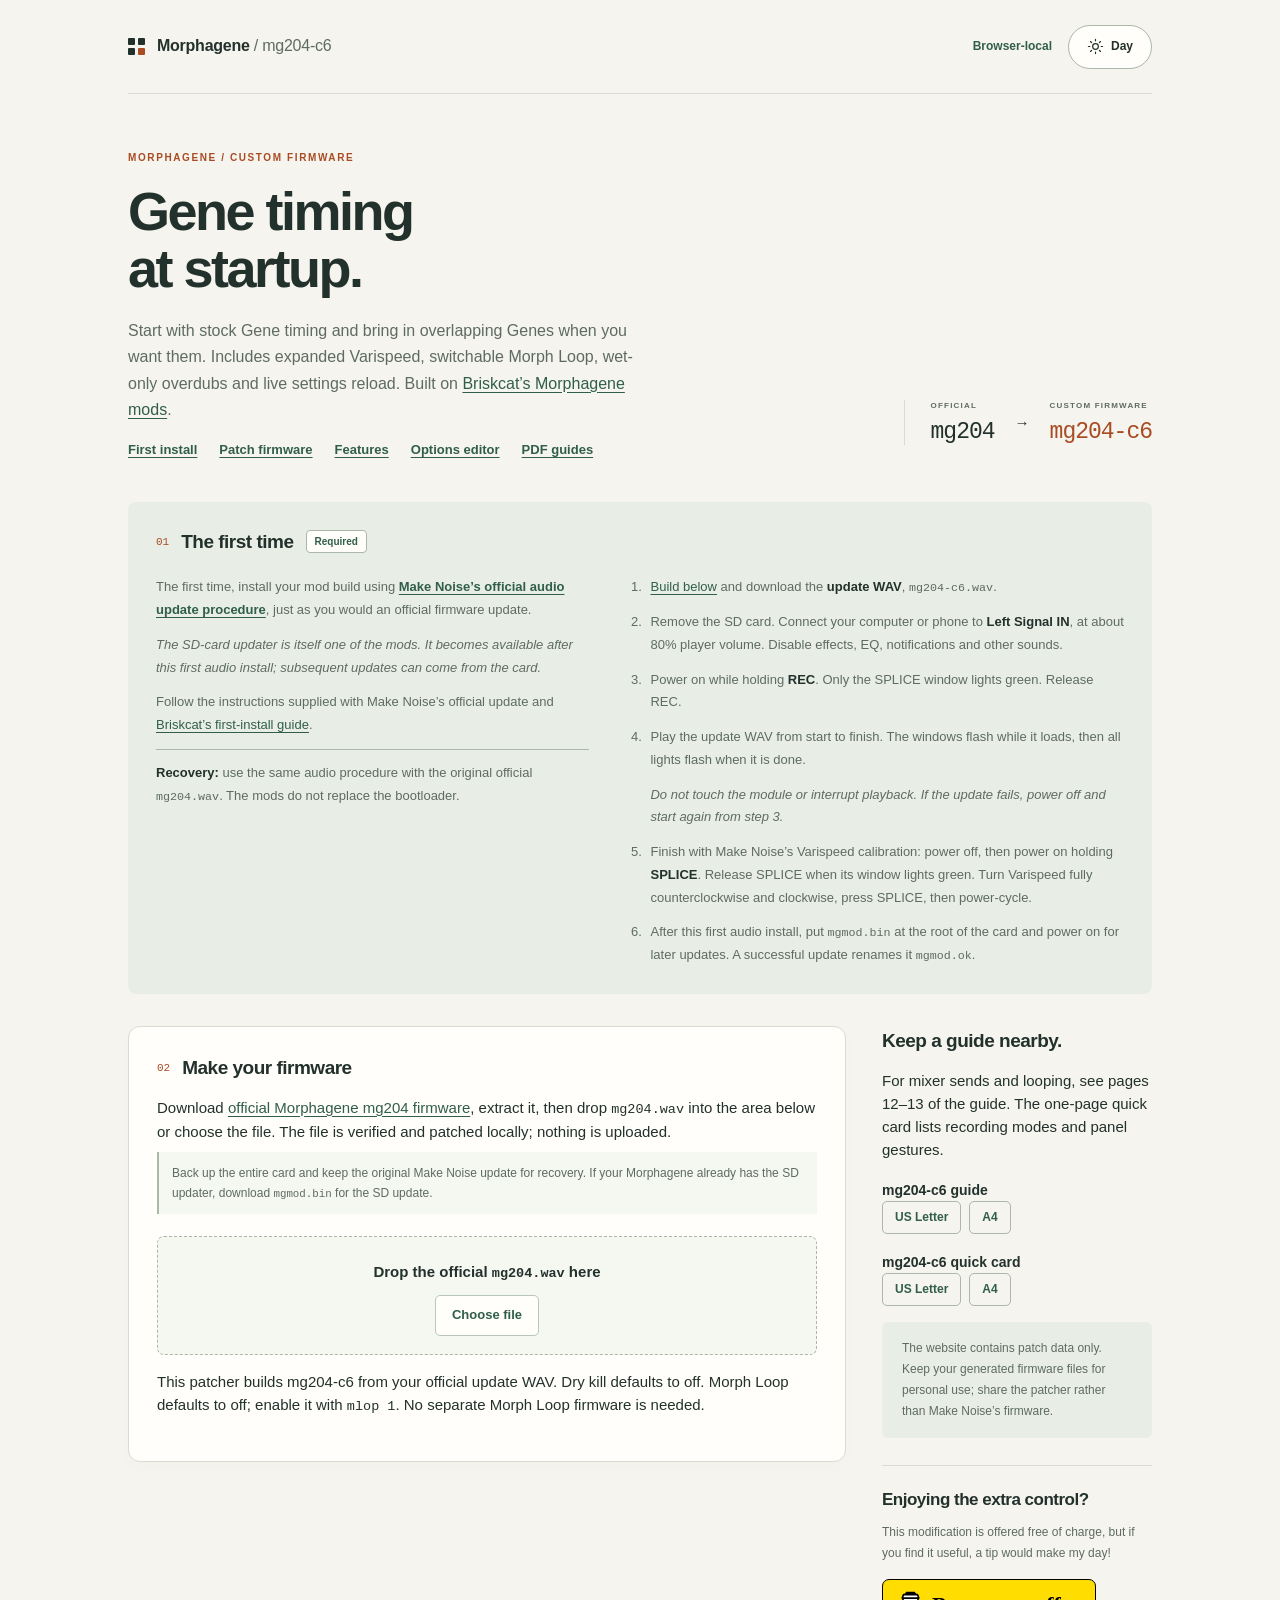
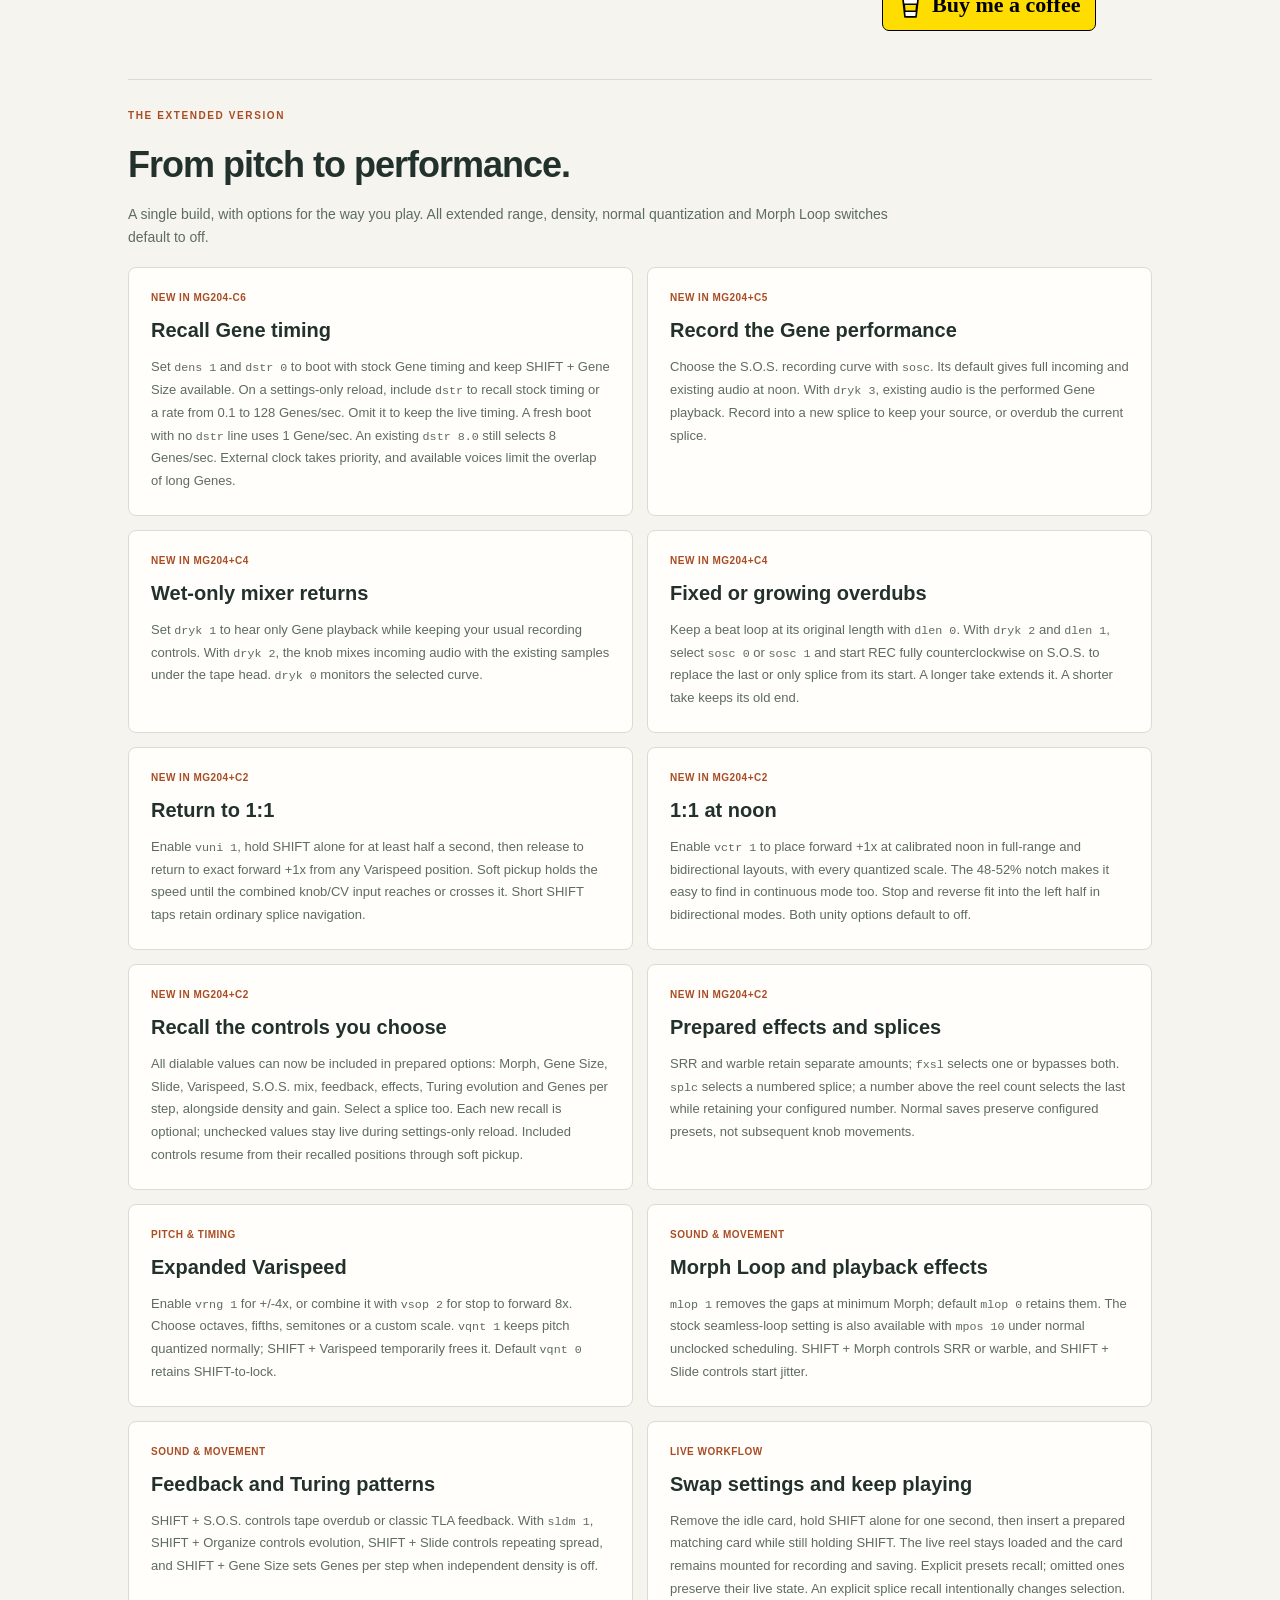
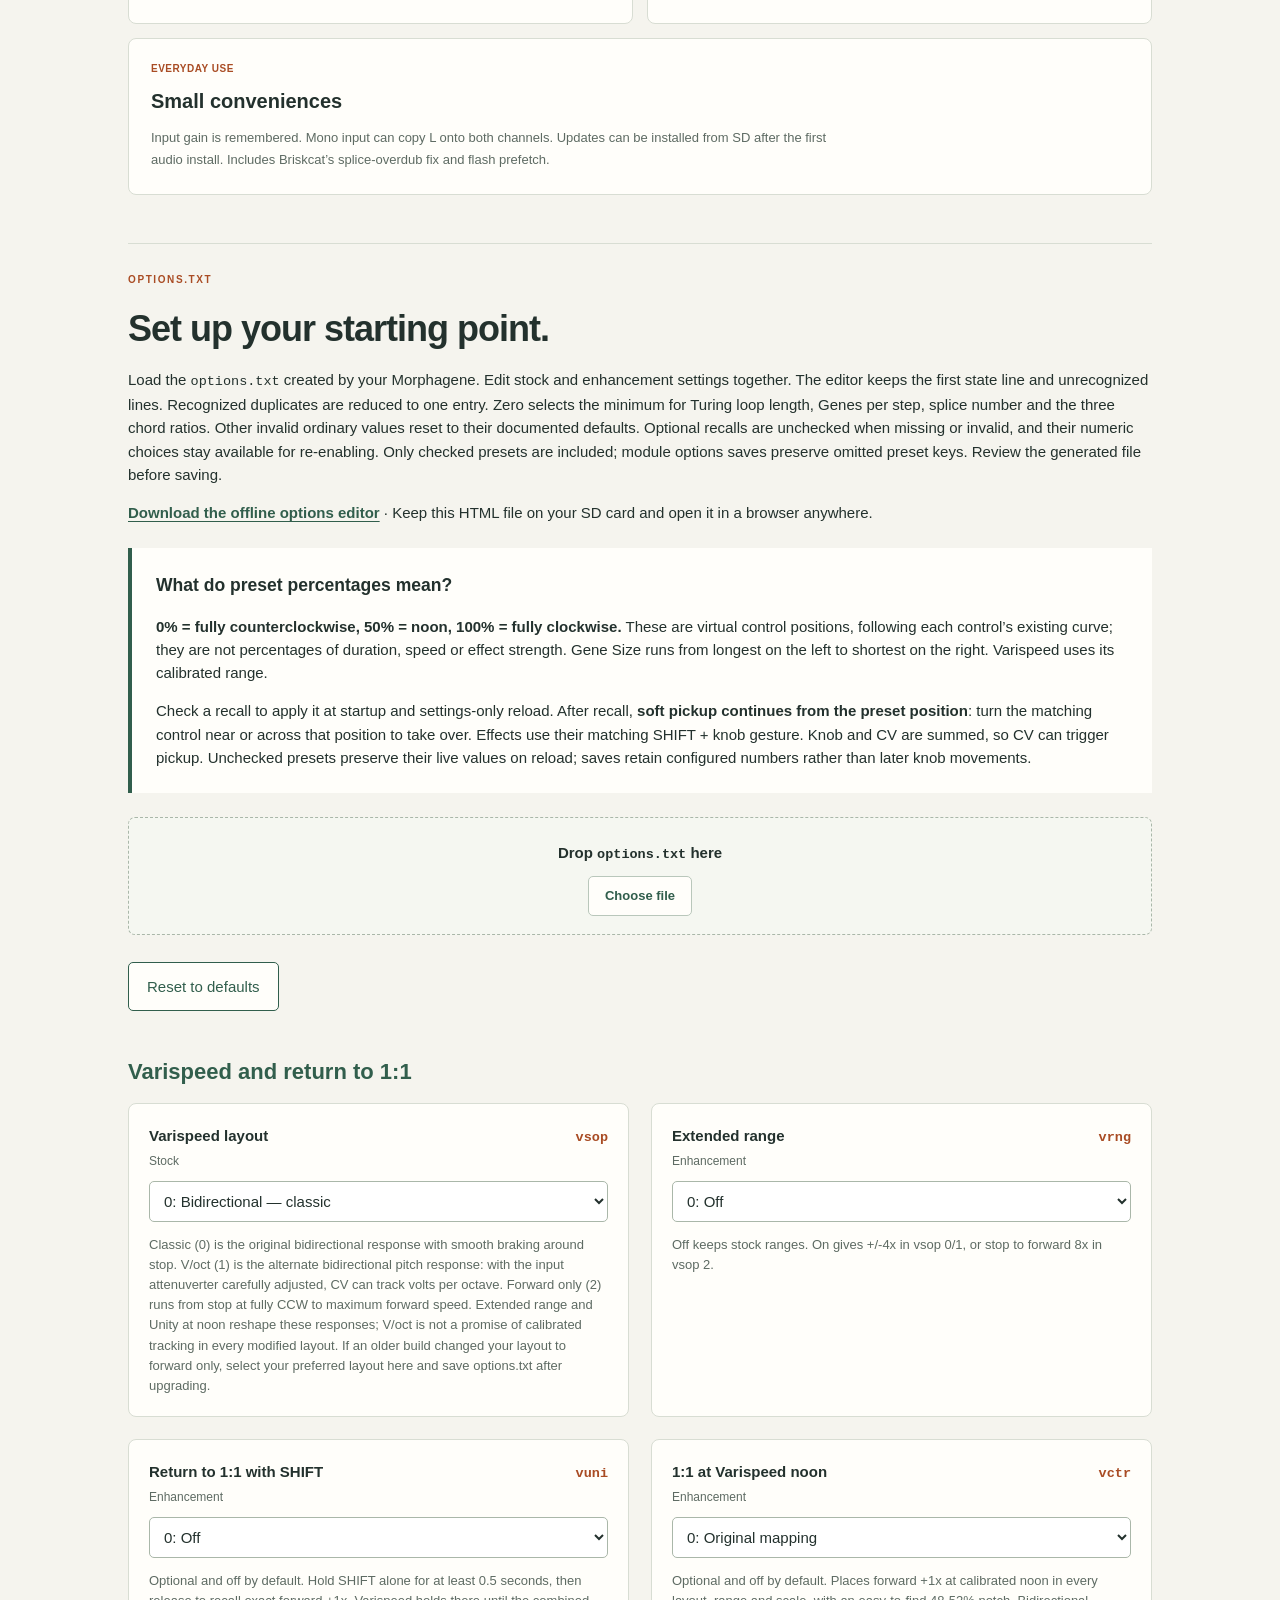
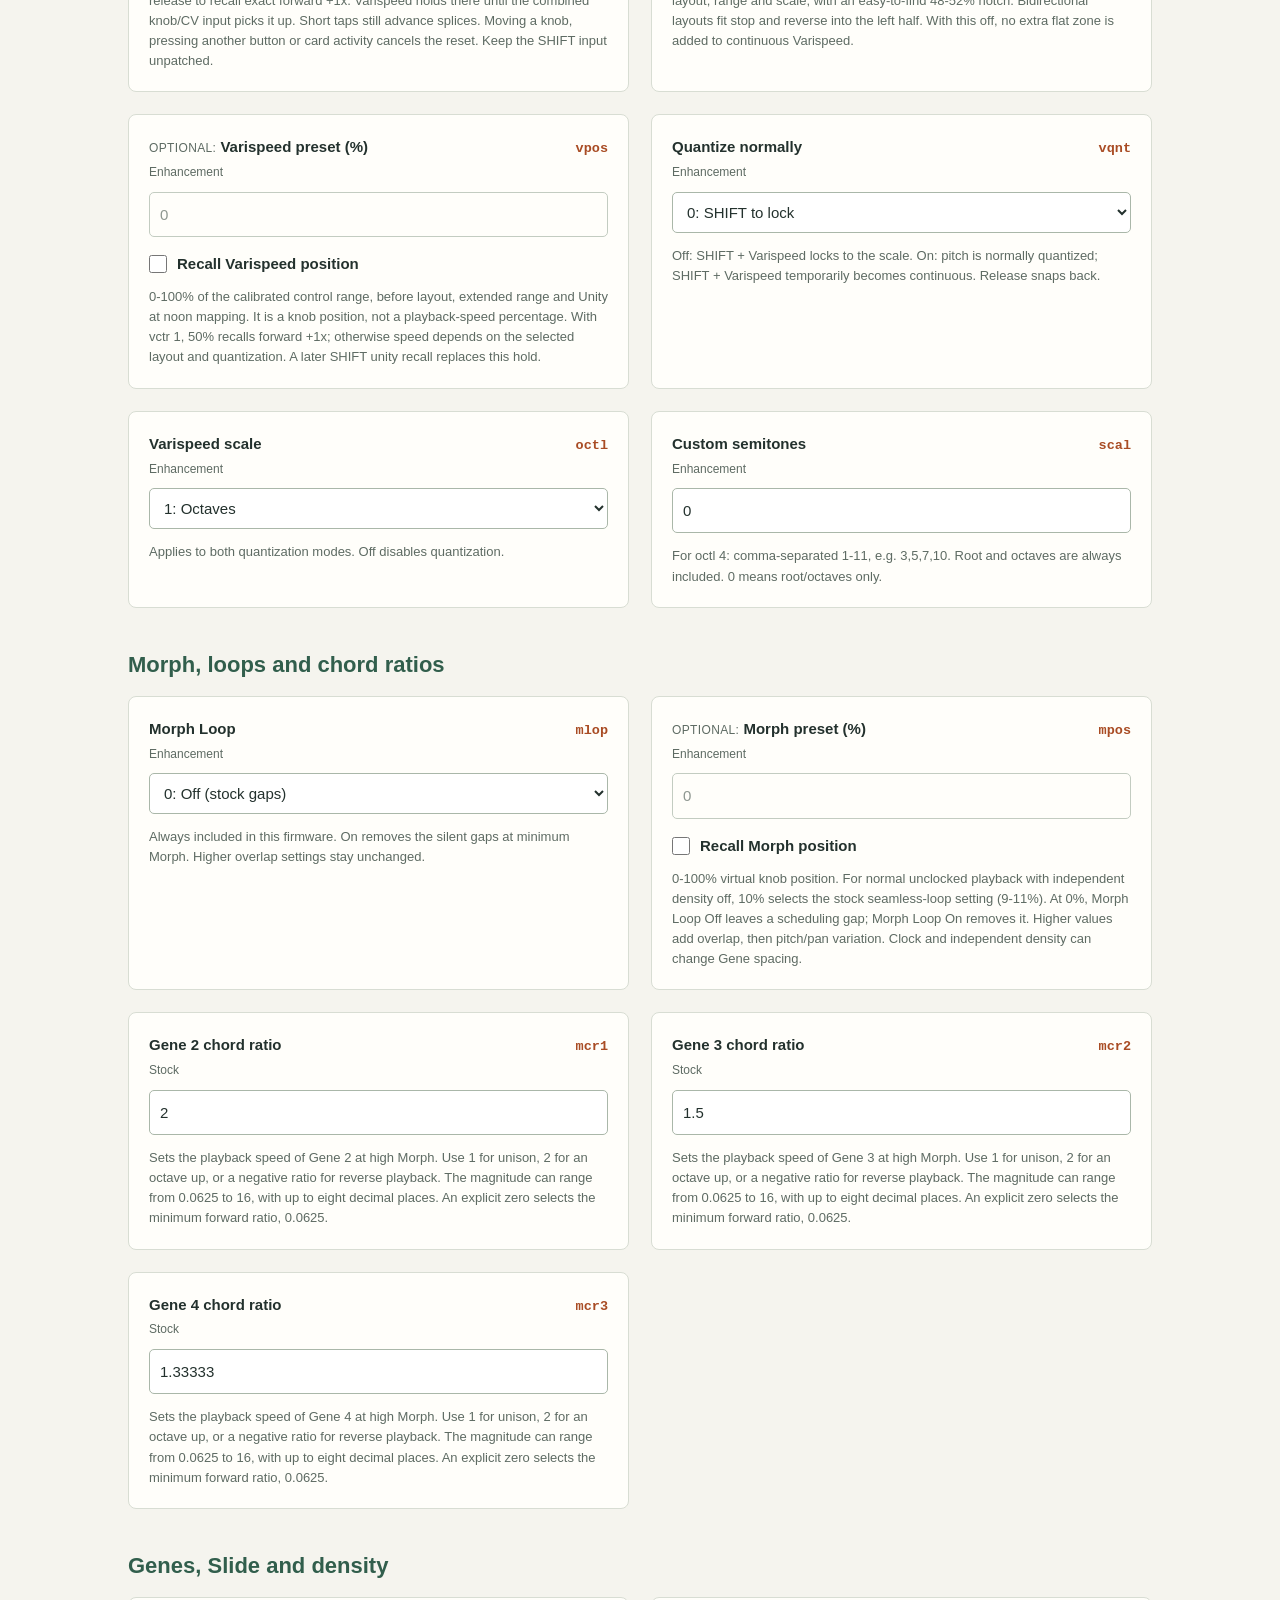
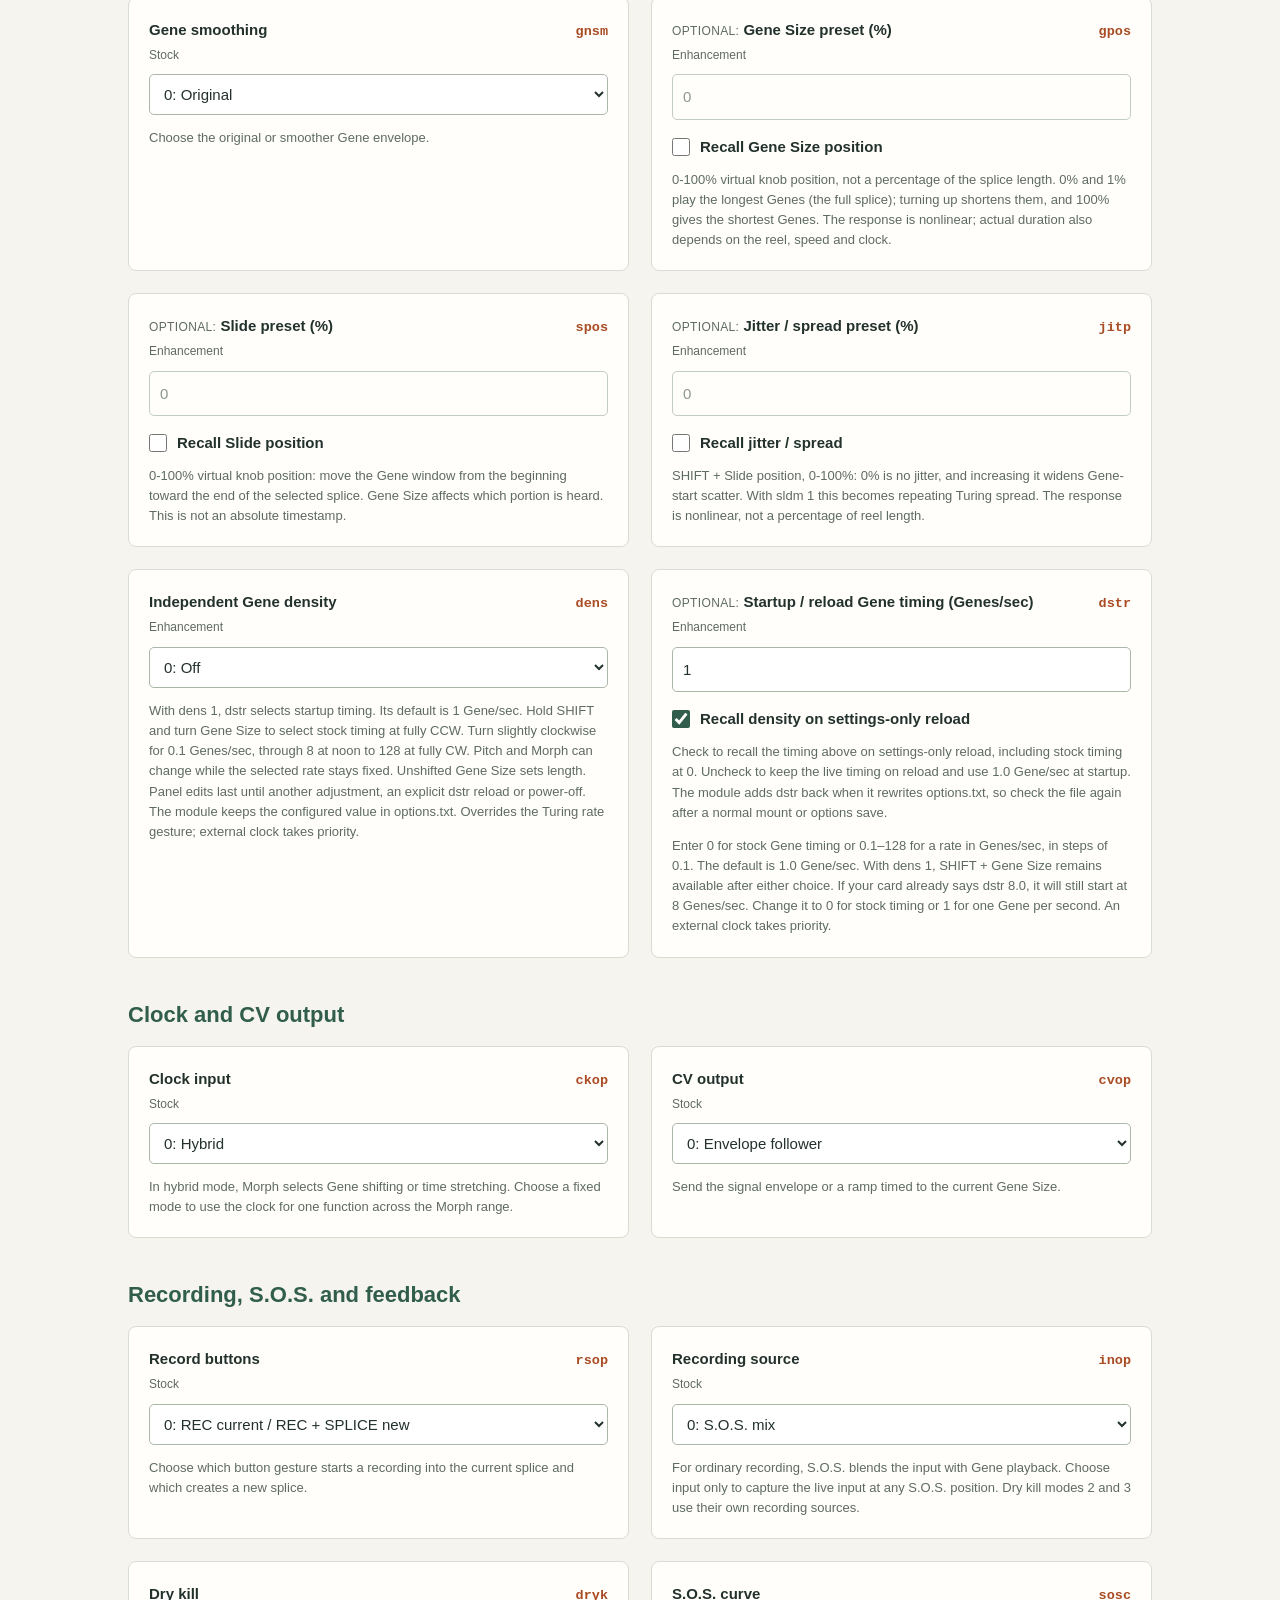
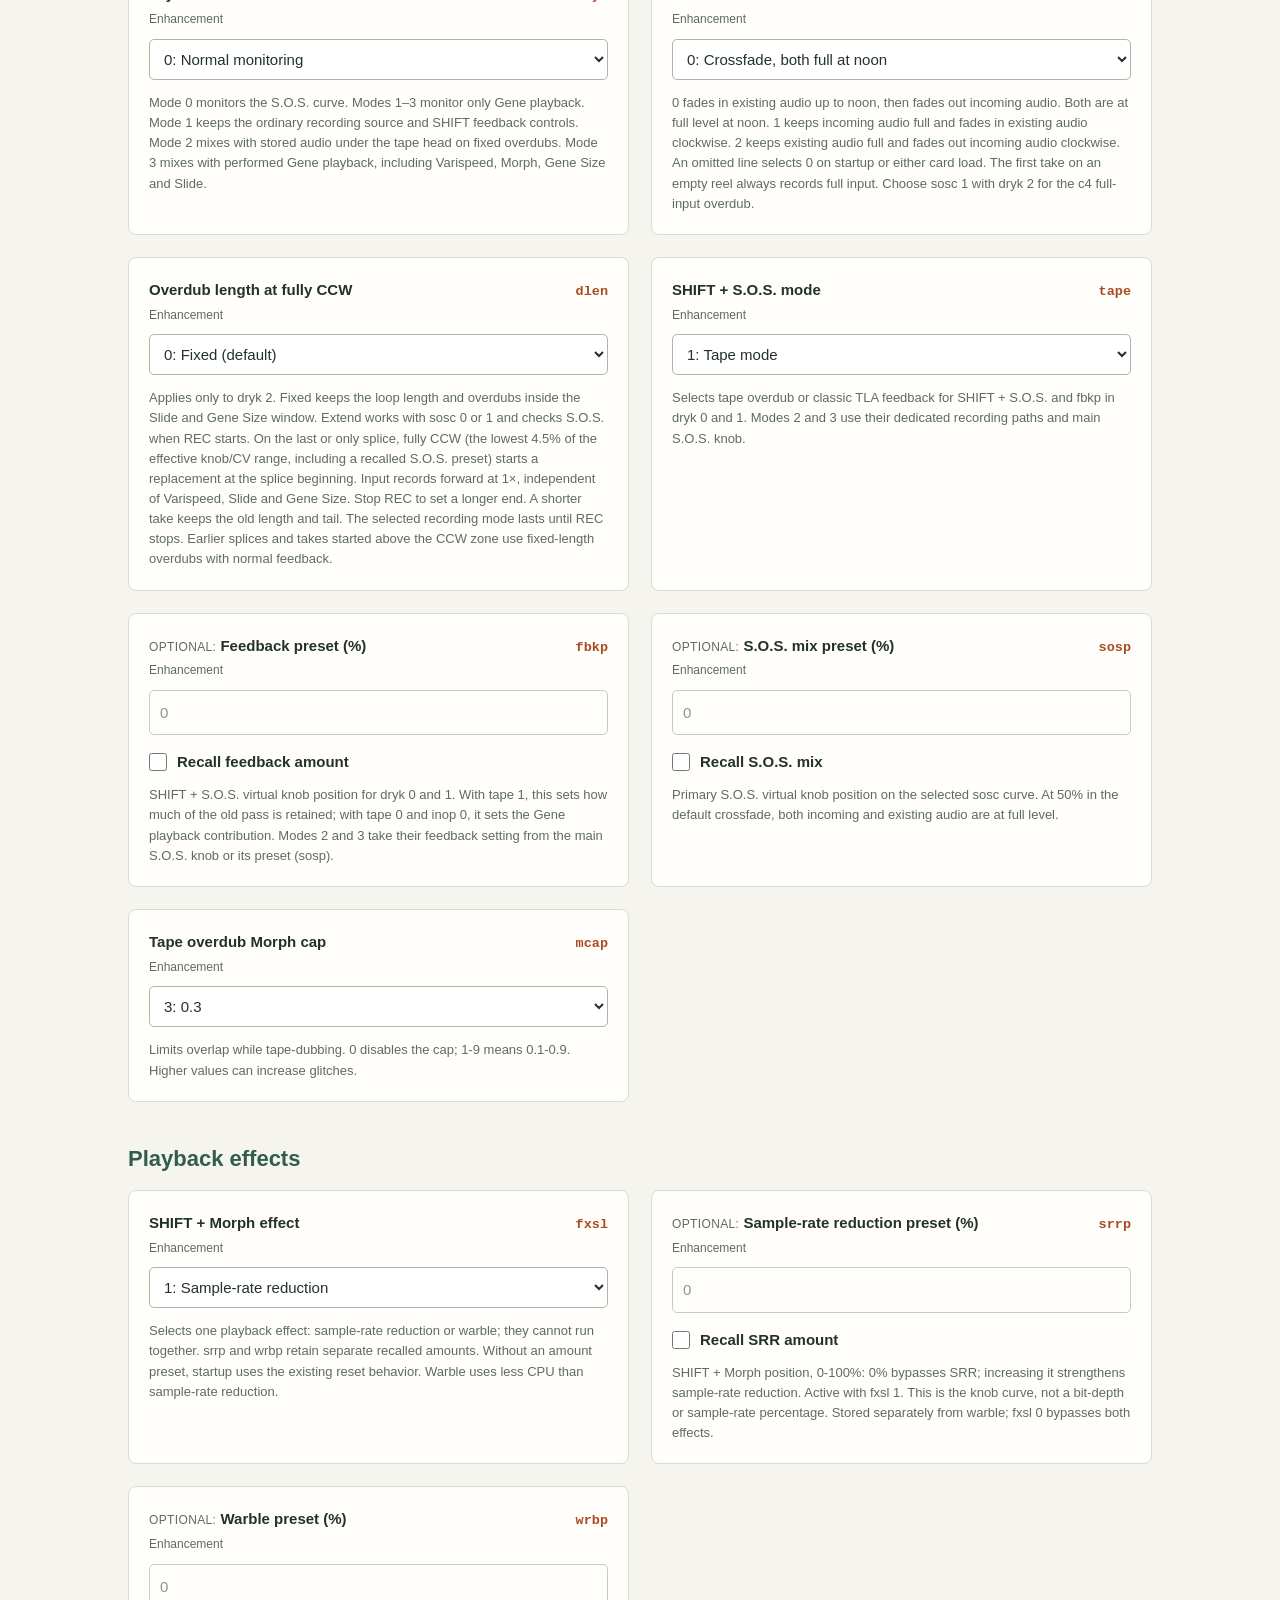
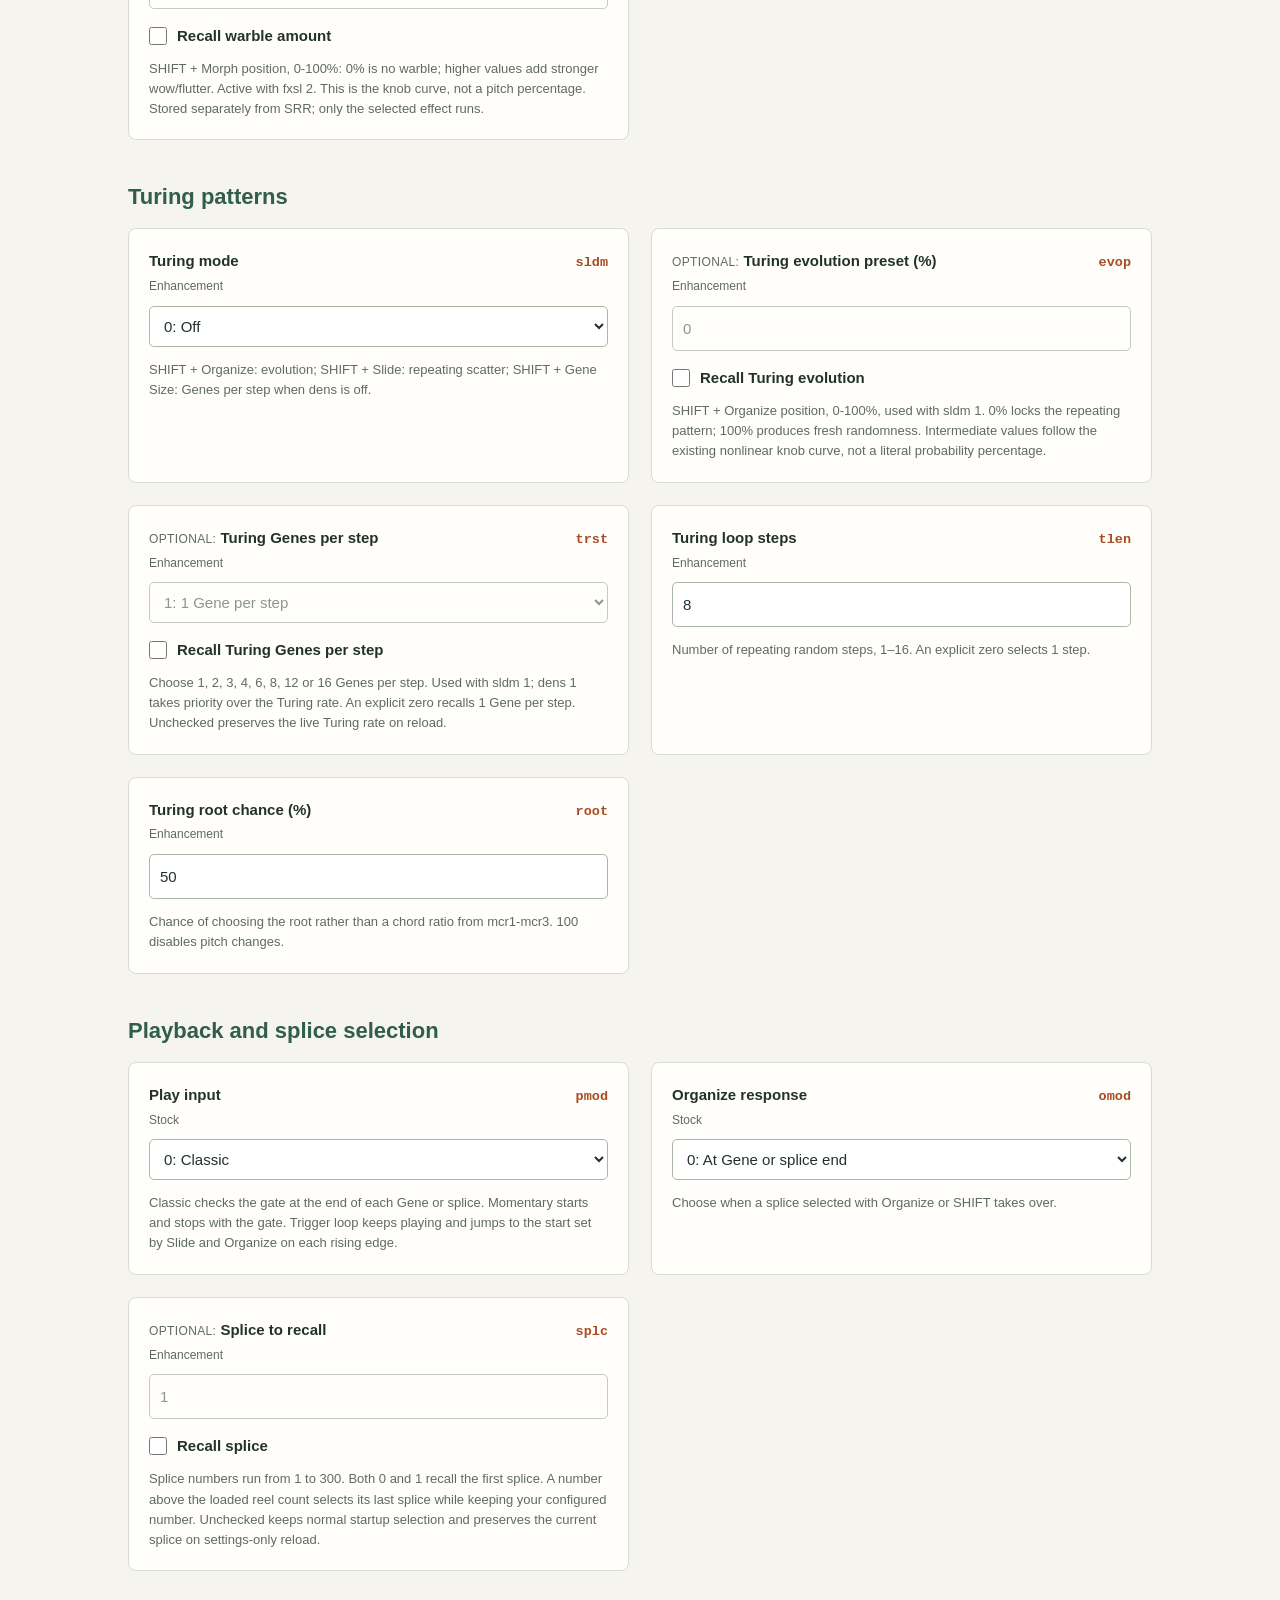
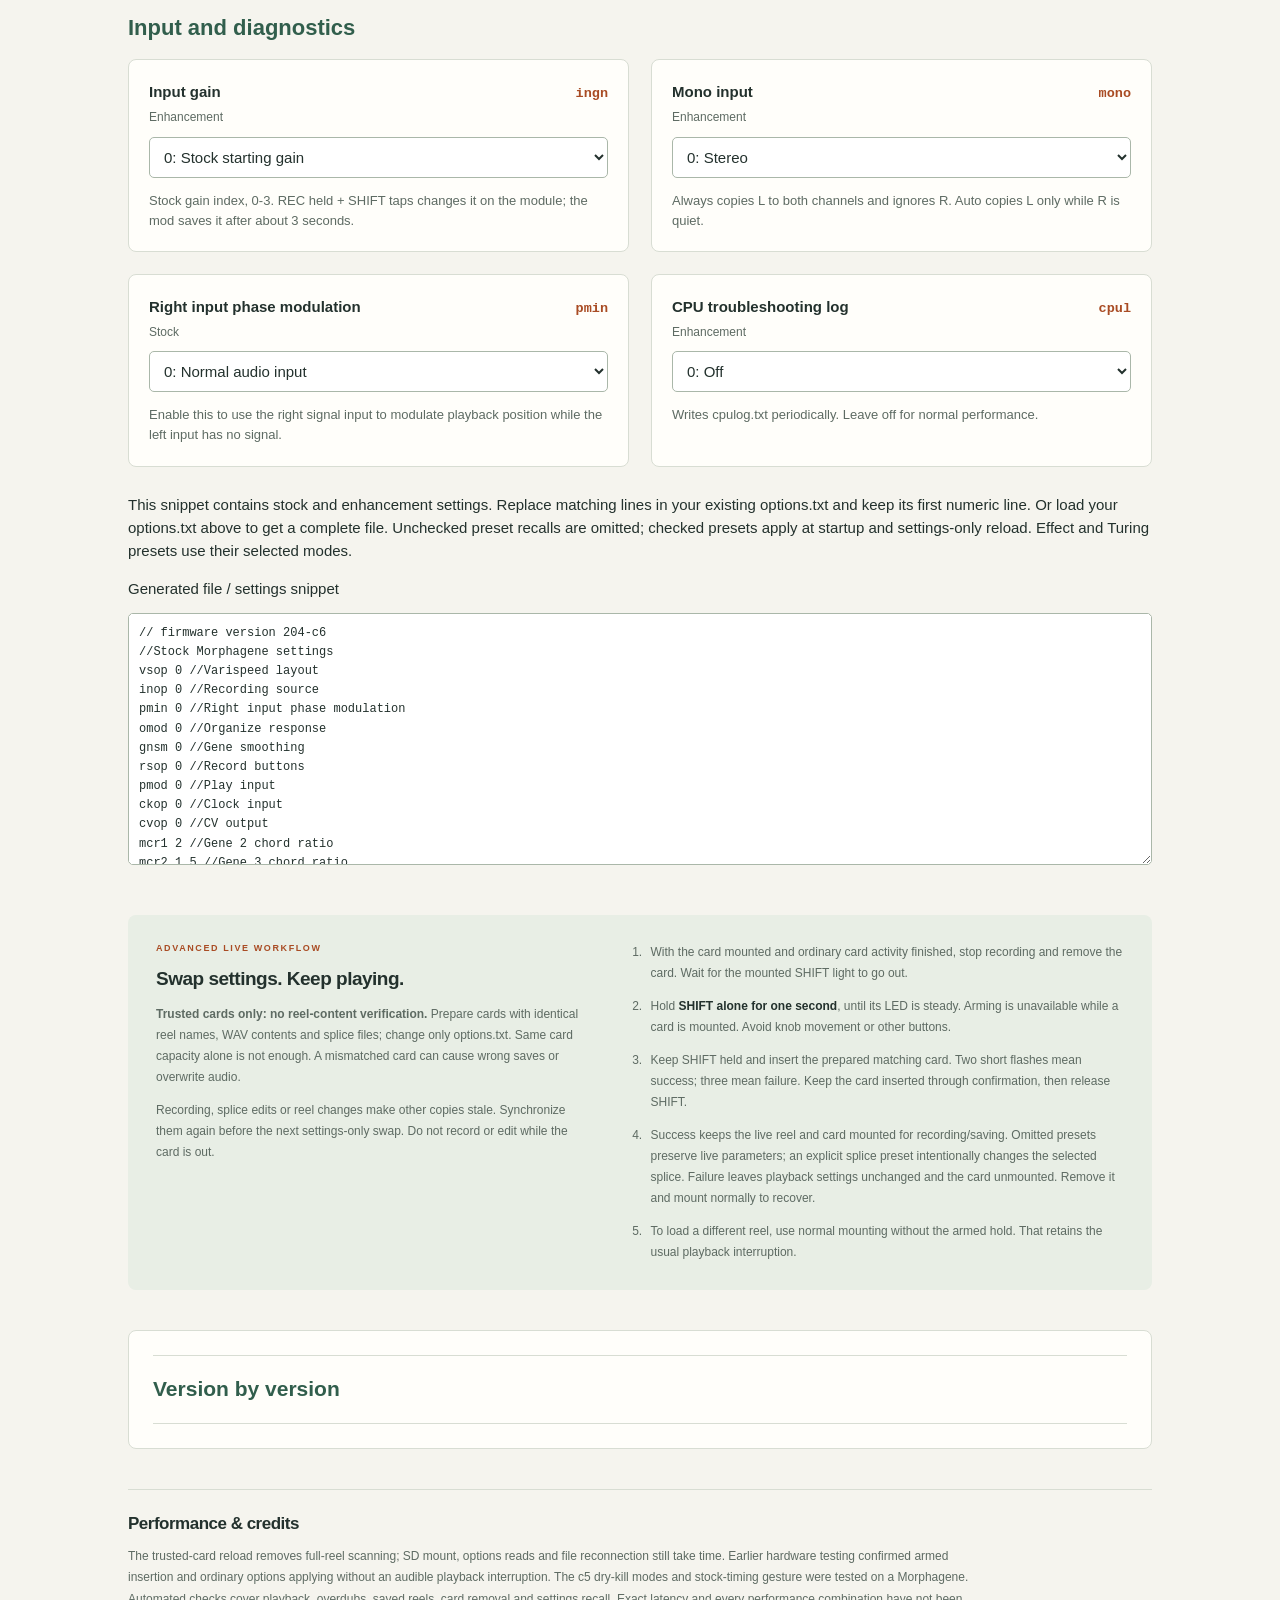
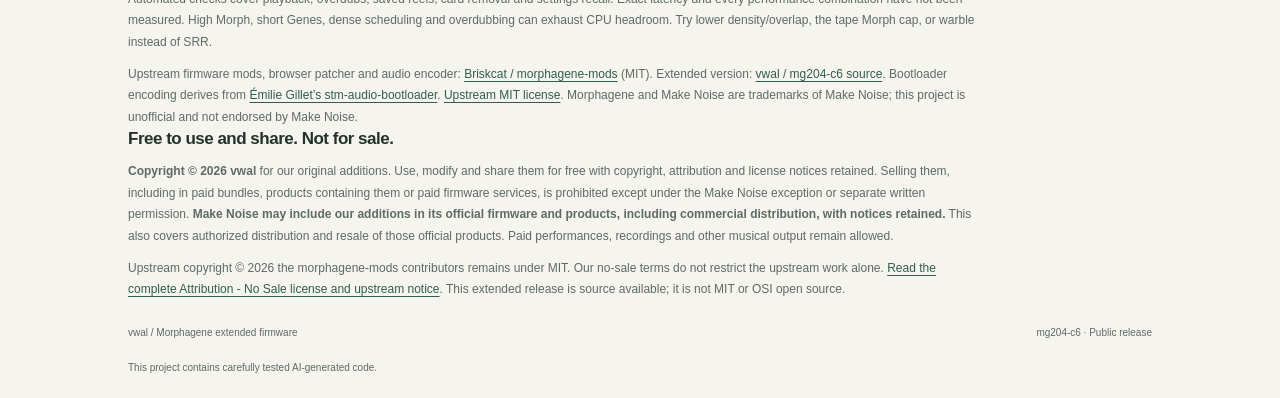
==== commit e012628f: "Release mg204-c6 with stock Gene timing recall and consistent zero settings" ====
--- a/web/index.html
+++ b/web/index.html
@@ -1,16 +1,16 @@
 <!doctype html>
 <html lang="en"><head><meta charset="utf-8"><meta name="viewport" content="width=device-width, initial-scale=1">
-<meta name="description" content="Morphagene mg204+c5 firmware patcher and offline options editor.">
+<meta name="description" content="Morphagene mg204-c6 firmware patcher and offline options editor.">
 <meta name="referrer" content="no-referrer"><meta http-equiv="Content-Security-Policy" content="default-src 'none'; script-src 'self'; style-src 'self'; img-src 'self' data:; connect-src 'none'; object-src 'none'; base-uri 'none'; form-action 'none'">
-<title>Morphagene mg204+c5 / firmware patcher</title><script src="theme.js"></script><link rel="stylesheet" href="styles.css"><script defer src="remixes.js"></script><script defer src="page.js"></script><script defer src="options.js"></script><script defer src="app.js"></script></head>
+<title>Morphagene mg204-c6 / firmware patcher</title><script src="theme.js"></script><link rel="stylesheet" href="styles.css"><script defer src="remixes.js"></script><script defer src="page.js"></script><script defer src="options.js"></script><script defer src="app.js"></script></head>
 <body><a class="skip-link" href="#patcher">Skip to patcher</a><div class="page-shell">
-<header class="site-header"><a class="brand" href="./"><span class="brand-mark" aria-hidden="true"><i></i><i></i><i></i><i></i></span><span>Morphagene <span class="brand-subtitle">/ mg204+c5</span></span></a><div class="header-actions"><span class="local-badge">Browser-local</span><button class="theme-toggle" id="theme-toggle" type="button" role="switch" aria-label="Night mode" aria-checked="false" title="Switch to night mode" hidden><svg class="theme-sun" viewBox="0 0 24 24" fill="none" stroke="currentColor" stroke-width="1.7" stroke-linecap="round" aria-hidden="true" focusable="false"><circle cx="12" cy="12" r="4"/><path d="M12 2v2m0 16v2M2 12h2m16 0h2M5 5l1.5 1.5m11 11L19 19M5 19l1.5-1.5m11-11L19 5"/></svg><svg class="theme-moon" viewBox="0 0 24 24" fill="none" stroke="currentColor" stroke-width="1.7" stroke-linecap="round" stroke-linejoin="round" aria-hidden="true" focusable="false"><path d="M20.7 13.2A8.8 8.8 0 0 1 10.8 3.3a8.8 8.8 0 1 0 9.9 9.9Z"/></svg><span id="theme-label">Day</span></button></div></header>
-<main><section class="intro"><p class="eyebrow">MORPHAGENE / CUSTOM FIRMWARE</p><h1>Dry kill for<br>send effects.</h1><p class="intro-copy">Use Morphagene on a mixer send with a wet-only stereo return. Choose how S.O.S. blends incoming and existing audio. Expanded Varispeed, independent Gene density, switchable Morph Loop and live settings reload. Built on <a href="https://briskcat.github.io/morphagene-mods/">Briskcat’s Morphagene mods</a>.</p><nav class="intro-links" aria-label="On this page"><a href="#installation">First install</a><a href="#patcher">Patch firmware</a><a href="#features">Features</a><a href="#options">Options editor</a><a href="#guides">PDF guides</a></nav><div class="version-path"><span><small>OFFICIAL</small><strong>mg204</strong></span><span aria-hidden="true">→</span><span><small>CUSTOM FIRMWARE</small><strong>mg204+c5</strong></span></div></section>
+<header class="site-header"><a class="brand" href="./"><span class="brand-mark" aria-hidden="true"><i></i><i></i><i></i><i></i></span><span>Morphagene <span class="brand-subtitle">/ mg204-c6</span></span></a><div class="header-actions"><span class="local-badge">Browser-local</span><button class="theme-toggle" id="theme-toggle" type="button" role="switch" aria-label="Night mode" aria-checked="false" title="Switch to night mode" hidden><svg class="theme-sun" viewBox="0 0 24 24" fill="none" stroke="currentColor" stroke-width="1.7" stroke-linecap="round" aria-hidden="true" focusable="false"><circle cx="12" cy="12" r="4"/><path d="M12 2v2m0 16v2M2 12h2m16 0h2M5 5l1.5 1.5m11 11L19 19M5 19l1.5-1.5m11-11L19 5"/></svg><svg class="theme-moon" viewBox="0 0 24 24" fill="none" stroke="currentColor" stroke-width="1.7" stroke-linecap="round" stroke-linejoin="round" aria-hidden="true" focusable="false"><path d="M20.7 13.2A8.8 8.8 0 0 1 10.8 3.3a8.8 8.8 0 1 0 9.9 9.9Z"/></svg><span id="theme-label">Day</span></button></div></header>
+<main><section class="intro"><p class="eyebrow">MORPHAGENE / CUSTOM FIRMWARE</p><h1>Gene timing<br>at startup.</h1><p class="intro-copy">Start with stock Gene timing and bring in overlapping Genes when you want them. Includes expanded Varispeed, switchable Morph Loop, wet-only overdubs and live settings reload. Built on <a href="https://briskcat.github.io/morphagene-mods/">Briskcat’s Morphagene mods</a>.</p><nav class="intro-links" aria-label="On this page"><a href="#installation">First install</a><a href="#patcher">Patch firmware</a><a href="#features">Features</a><a href="#options">Options editor</a><a href="#guides">PDF guides</a></nav><div class="version-path"><span><small>OFFICIAL</small><strong>mg204</strong></span><span aria-hidden="true">→</span><span><small>CUSTOM FIRMWARE</small><strong>mg204-c6</strong></span></div></section>
 <section class="installation-note first-install" id="installation" aria-labelledby="first-install-title">
 <div class="card-heading first-install-heading"><span class="section-number">01</span><h2 id="first-install-title">The first time</h2><span class="install-required">Required</span></div>
 <div class="first-install-copy"><p>The first time, install your mod build using <strong><a href="https://www.makenoisemusic.com/modules/morphagene/">Make Noise’s official audio update procedure</a></strong>, just as you would an official firmware update.</p><p><em>The SD-card updater is itself one of the mods. It becomes available after this first audio install; subsequent updates can come from the card.</em></p><p>Follow the instructions supplied with Make Noise’s official update and <a href="https://briskcat.github.io/morphagene-mods/#first-time">Briskcat’s first-install guide</a>.</p><p class="filename-note"><strong>Recovery:</strong> use the same audio procedure with the original official <code>mg204.wav</code>. The mods do not replace the bootloader.</p></div>
 <ol class="install-steps">
-<li><a href="#patcher">Build below</a> and download the <strong>update WAV</strong>, <code>mg204+c5.wav</code>.</li>
+<li><a href="#patcher">Build below</a> and download the <strong>update WAV</strong>, <code>mg204-c6.wav</code>.</li>
 <li>Remove the SD card. Connect your computer or phone to <strong>Left Signal IN</strong>, at about 80% player volume. Disable effects, EQ, notifications and other sounds.</li>
 <li>Power on while holding <strong>REC</strong>. Only the SPLICE window lights green. Release REC.</li>
 <li>Play the update WAV from start to finish. The windows flash while it loads, then all lights flash when it is done.<p class="install-aside"><em>Do not touch the module or interrupt playback. If the update fails, power off and start again from step 3.</em></p></li>
@@ -21,8 +21,8 @@
   <strong>Drop the official <code>mg204.wav</code> here</strong>
   <span class="choose-button">Choose file</span>
   <input id="firmware" class="visually-hidden" type="file" accept=".wav,audio/wav">
-</label><p id="firmware-status" role="status" aria-live="polite"></p><select id="remix" aria-label="Firmware build" hidden></select><p id="remix-description" hidden></p><ul id="remix-modules" hidden></ul><div id="build-buttons" hidden><button id="build-wav" class="primary-button">Download update WAV</button><button id="build-card" class="secondary-button">Download mgmod.bin</button></div><p id="build-status" role="status" aria-live="polite"></p><p class="small-copy">This patcher builds mg204+c5 from your official update WAV. Dry kill defaults to off. Morph Loop defaults to off; enable it with <code>mlop 1</code>. No separate Morph Loop firmware is needed.</p><noscript><p>Enable JavaScript to patch firmware and edit options. The guides remain available below.</p></noscript></section>
-<aside class="sidebar" id="guides"><h2>Keep a guide nearby.</h2><p>For mixer sends and looping, see pages 12–13 of the guide. The one-page quick card lists recording modes and panel gestures.</p><div class="paper-choices"><h3>mg204+c5 guide</h3><div><a href="morphagene-manual-letter.pdf">US Letter</a><a href="morphagene-manual-a4.pdf">A4</a></div></div><div class="paper-choices"><h3>mg204+c5 quick card</h3><div><a href="morphagene-quick-card-letter.pdf">US Letter</a><a href="morphagene-quick-card-a4.pdf">A4</a></div></div><p class="playback-note">The website contains patch data only. Keep your generated firmware files for personal use; share the patcher rather than Make Noise’s firmware.</p>
+</label><p id="firmware-status" role="status" aria-live="polite"></p><select id="remix" aria-label="Firmware build" hidden></select><p id="remix-description" hidden></p><ul id="remix-modules" hidden></ul><div id="build-buttons" hidden><button id="build-wav" class="primary-button">Download update WAV</button><button id="build-card" class="secondary-button">Download mgmod.bin</button></div><p id="build-status" role="status" aria-live="polite"></p><p class="small-copy">This patcher builds mg204-c6 from your official update WAV. Dry kill defaults to off. Morph Loop defaults to off; enable it with <code>mlop 1</code>. No separate Morph Loop firmware is needed.</p><noscript><p>Enable JavaScript to patch firmware and edit options. The guides remain available below.</p></noscript></section>
+<aside class="sidebar" id="guides"><h2>Keep a guide nearby.</h2><p>For mixer sends and looping, see pages 12–13 of the guide. The one-page quick card lists recording modes and panel gestures.</p><div class="paper-choices"><h3>mg204-c6 guide</h3><div><a href="morphagene-manual-letter.pdf">US Letter</a><a href="morphagene-manual-a4.pdf">A4</a></div></div><div class="paper-choices"><h3>mg204-c6 quick card</h3><div><a href="morphagene-quick-card-letter.pdf">US Letter</a><a href="morphagene-quick-card-a4.pdf">A4</a></div></div><p class="playback-note">The website contains patch data only. Keep your generated firmware files for personal use; share the patcher rather than Make Noise’s firmware.</p>
 <section class="support-note" aria-labelledby="support-title">
             <h2 id="support-title">Enjoying the extra control?</h2>
             <p>This modification is offered free of charge, but if you find it useful, a tip would make my day!</p>
@@ -37,8 +37,8 @@
             </a>
           </section>
 </aside></div>
-<section class="feature-catalog" id="features"><p class="eyebrow">THE EXTENDED VERSION</p><h2>From pitch to performance.</h2><p class="catalog-intro">A single build, with options for the way you play. All extended range, density, normal quantization and Morph Loop switches default to off.</p><div class="feature-grid"><article><p class="control-path">New in mg204+c5</p><h3>Record the Gene performance</h3><p>Choose the S.O.S. recording curve with <code>sosc</code>. Its default gives full incoming and existing audio at noon. With <code>dryk 3</code>, existing audio is the performed Gene playback. Record into a new splice to keep your source, or overdub the current splice.</p></article><article><p class="control-path">New in mg204+c4</p><h3>Wet-only mixer returns</h3><p>Set <code>dryk 1</code> to hear only Gene playback while keeping your usual recording controls. With <code>dryk 2</code>, the knob mixes incoming audio with the existing samples under the tape head. <code>dryk 0</code> monitors the selected curve.</p></article><article><p class="control-path">New in mg204+c4</p><h3>Fixed or growing overdubs</h3><p>Keep a beat loop at its original length with <code>dlen 0</code>. With <code>dryk 2</code> and <code>dlen 1</code>, select <code>sosc 0</code> or <code>sosc 1</code> and start REC fully counterclockwise on S.O.S. to replace the last or only splice from its start. A longer take extends it. A shorter take keeps its old end.</p></article><article><p class="control-path">New in mg204+c2</p><h3>Return to 1:1</h3><p>Enable <code>vuni 1</code>, hold SHIFT alone for at least half a second, then release to return to exact forward +1x from any Varispeed position. Soft pickup holds the speed until the combined knob/CV input reaches or crosses it. Short SHIFT taps retain ordinary splice navigation.</p></article><article><p class="control-path">New in mg204+c2</p><h3>1:1 at noon</h3><p>Enable <code>vctr 1</code> to place forward +1x at calibrated noon in full-range and bidirectional layouts, with every quantized scale. The 48-52% notch makes it easy to find in continuous mode too. Stop and reverse fit into the left half in bidirectional modes. Both unity options default to off.</p></article><article><p class="control-path">New in mg204+c2</p><h3>Recall the controls you choose</h3><p>All dialable values can now be included in prepared options: Morph, Gene Size, Slide, Varispeed, S.O.S. mix, feedback, effects, Turing evolution and Genes per step, alongside density and gain. Select a splice too. Each new recall is optional; unchecked values stay live during settings-only reload. Included controls resume from their recalled positions through soft pickup.</p></article><article><p class="control-path">New in mg204+c2</p><h3>Prepared effects and splices</h3><p>SRR and warble retain separate amounts; <code>fxsl</code> selects one or bypasses both. <code>splc</code> selects a numbered splice; a number above the reel count selects the last while retaining your configured number. Normal saves preserve configured presets, not subsequent knob movements.</p></article><article><p class="control-path">Pitch & timing</p><h3>Expanded Varispeed</h3><p>Enable <code>vrng 1</code> for +/-4x, or combine it with <code>vsop 2</code> for stop to forward 8x. Choose octaves, fifths, semitones or a custom scale. <code>vqnt 1</code> keeps pitch quantized normally; SHIFT + Varispeed temporarily frees it. Default <code>vqnt 0</code> retains SHIFT-to-lock.</p></article><article><p class="control-path">Pitch & timing</p><h3>Independent Gene density</h3><p>With <code>dens 1</code>, startup density comes from <code>dstr</code>, default <strong>8 Genes/sec</strong>. SHIFT + Gene Size at fully CCW selects stock timing. Above that position it adjusts <strong>0.1-128 Genes/sec</strong>, independently of pitch and Morph. Live knob changes are not saved across power cycles. Include <code>dstr</code> to recall a prepared rate on settings-only reload; omit it to keep the live rate. External clock takes priority; available voices limit dense, long Genes.</p></article><article><p class="control-path">Sound & movement</p><h3>Morph Loop and playback effects</h3><p><code>mlop 1</code> removes the gaps at minimum Morph; default <code>mlop 0</code> retains them. The stock seamless-loop setting is also available with <code>mpos 10</code> under normal unclocked scheduling. SHIFT + Morph controls SRR or warble, and SHIFT + Slide controls start jitter.</p></article><article><p class="control-path">Sound & movement</p><h3>Feedback and Turing patterns</h3><p>SHIFT + S.O.S. controls tape overdub or classic TLA feedback. With <code>sldm 1</code>, SHIFT + Organize controls evolution, SHIFT + Slide controls repeating spread, and SHIFT + Gene Size sets Genes per step when independent density is off.</p></article><article><p class="control-path">Live workflow</p><h3>Swap settings and keep playing</h3><p>Remove the idle card, hold SHIFT alone for one second, then insert a prepared matching card while still holding SHIFT. The live reel stays loaded and the card remains mounted for recording and saving. Explicit presets recall; omitted ones preserve their live state. An explicit splice recall intentionally changes selection.</p></article><article><p class="control-path">Everyday use</p><h3>Small conveniences</h3><p>Input gain is remembered. Mono input can copy L onto both channels. Updates can be installed from SD after the first audio install. Includes Briskcat’s splice-overdub fix and flash prefetch.</p></article></div></section>
-<section class="feature-catalog" id="options"><p class="eyebrow">OPTIONS.TXT</p><h2>Set up your starting point.</h2><p>Load the <code>options.txt</code> created by your Morphagene. Edit stock and enhancement settings together. The editor keeps the first state line and unrecognized lines. Recognized duplicates are reduced to one entry. Invalid ordinary values reset to their documented defaults. Optional recalls are unchecked when missing or invalid, and their numeric choices stay available for re-enabling. Only checked presets are included; module options saves preserve omitted preset keys. Review the generated file before saving.</p><p class="offline-download"><a href="morphagene-options-editor.html" download="morphagene-options-editor.html">Download the offline options editor</a> · Keep this HTML file on your SD card and open it in a browser anywhere.</p><div class="preset-explainer"><h3>What do preset percentages mean?</h3><p><strong>0% = fully counterclockwise, 50% = noon, 100% = fully clockwise.</strong> These are virtual control positions, following each control’s existing curve; they are not percentages of duration, speed or effect strength. Gene Size runs from longest on the left to shortest on the right. Varispeed uses its calibrated range.</p><p>Check a recall to apply it at startup and settings-only reload. After recall, <strong>soft pickup continues from the preset position</strong>: turn the matching control near or across that position to take over. Effects use their matching SHIFT + knob gesture. Knob and CV are summed, so CV can trigger pickup. Unchecked presets preserve their live values on reload; saves retain configured numbers rather than later knob movements.</p></div><label id="options-drop" class="file-zone file-drop" for="options-file">
+<section class="feature-catalog" id="features"><p class="eyebrow">THE EXTENDED VERSION</p><h2>From pitch to performance.</h2><p class="catalog-intro">A single build, with options for the way you play. All extended range, density, normal quantization and Morph Loop switches default to off.</p><div class="feature-grid"><article><p class="control-path">New in mg204-c6</p><h3>Recall Gene timing</h3><p>Set <code>dens 1</code> and <code>dstr 0</code> to boot with stock Gene timing and keep SHIFT + Gene Size available. On a settings-only reload, include <code>dstr</code> to recall stock timing or a rate from 0.1 to 128 Genes/sec. Omit it to keep the live timing. A fresh boot with no <code>dstr</code> line uses 1 Gene/sec. An existing <code>dstr 8.0</code> still selects 8 Genes/sec. External clock takes priority, and available voices limit the overlap of long Genes.</p></article><article><p class="control-path">New in mg204+c5</p><h3>Record the Gene performance</h3><p>Choose the S.O.S. recording curve with <code>sosc</code>. Its default gives full incoming and existing audio at noon. With <code>dryk 3</code>, existing audio is the performed Gene playback. Record into a new splice to keep your source, or overdub the current splice.</p></article><article><p class="control-path">New in mg204+c4</p><h3>Wet-only mixer returns</h3><p>Set <code>dryk 1</code> to hear only Gene playback while keeping your usual recording controls. With <code>dryk 2</code>, the knob mixes incoming audio with the existing samples under the tape head. <code>dryk 0</code> monitors the selected curve.</p></article><article><p class="control-path">New in mg204+c4</p><h3>Fixed or growing overdubs</h3><p>Keep a beat loop at its original length with <code>dlen 0</code>. With <code>dryk 2</code> and <code>dlen 1</code>, select <code>sosc 0</code> or <code>sosc 1</code> and start REC fully counterclockwise on S.O.S. to replace the last or only splice from its start. A longer take extends it. A shorter take keeps its old end.</p></article><article><p class="control-path">New in mg204+c2</p><h3>Return to 1:1</h3><p>Enable <code>vuni 1</code>, hold SHIFT alone for at least half a second, then release to return to exact forward +1x from any Varispeed position. Soft pickup holds the speed until the combined knob/CV input reaches or crosses it. Short SHIFT taps retain ordinary splice navigation.</p></article><article><p class="control-path">New in mg204+c2</p><h3>1:1 at noon</h3><p>Enable <code>vctr 1</code> to place forward +1x at calibrated noon in full-range and bidirectional layouts, with every quantized scale. The 48-52% notch makes it easy to find in continuous mode too. Stop and reverse fit into the left half in bidirectional modes. Both unity options default to off.</p></article><article><p class="control-path">New in mg204+c2</p><h3>Recall the controls you choose</h3><p>All dialable values can now be included in prepared options: Morph, Gene Size, Slide, Varispeed, S.O.S. mix, feedback, effects, Turing evolution and Genes per step, alongside density and gain. Select a splice too. Each new recall is optional; unchecked values stay live during settings-only reload. Included controls resume from their recalled positions through soft pickup.</p></article><article><p class="control-path">New in mg204+c2</p><h3>Prepared effects and splices</h3><p>SRR and warble retain separate amounts; <code>fxsl</code> selects one or bypasses both. <code>splc</code> selects a numbered splice; a number above the reel count selects the last while retaining your configured number. Normal saves preserve configured presets, not subsequent knob movements.</p></article><article><p class="control-path">Pitch & timing</p><h3>Expanded Varispeed</h3><p>Enable <code>vrng 1</code> for +/-4x, or combine it with <code>vsop 2</code> for stop to forward 8x. Choose octaves, fifths, semitones or a custom scale. <code>vqnt 1</code> keeps pitch quantized normally; SHIFT + Varispeed temporarily frees it. Default <code>vqnt 0</code> retains SHIFT-to-lock.</p></article><article><p class="control-path">Sound & movement</p><h3>Morph Loop and playback effects</h3><p><code>mlop 1</code> removes the gaps at minimum Morph; default <code>mlop 0</code> retains them. The stock seamless-loop setting is also available with <code>mpos 10</code> under normal unclocked scheduling. SHIFT + Morph controls SRR or warble, and SHIFT + Slide controls start jitter.</p></article><article><p class="control-path">Sound & movement</p><h3>Feedback and Turing patterns</h3><p>SHIFT + S.O.S. controls tape overdub or classic TLA feedback. With <code>sldm 1</code>, SHIFT + Organize controls evolution, SHIFT + Slide controls repeating spread, and SHIFT + Gene Size sets Genes per step when independent density is off.</p></article><article><p class="control-path">Live workflow</p><h3>Swap settings and keep playing</h3><p>Remove the idle card, hold SHIFT alone for one second, then insert a prepared matching card while still holding SHIFT. The live reel stays loaded and the card remains mounted for recording and saving. Explicit presets recall; omitted ones preserve their live state. An explicit splice recall intentionally changes selection.</p></article><article><p class="control-path">Everyday use</p><h3>Small conveniences</h3><p>Input gain is remembered. Mono input can copy L onto both channels. Updates can be installed from SD after the first audio install. Includes Briskcat’s splice-overdub fix and flash prefetch.</p></article></div></section>
+<section class="feature-catalog" id="options"><p class="eyebrow">OPTIONS.TXT</p><h2>Set up your starting point.</h2><p>Load the <code>options.txt</code> created by your Morphagene. Edit stock and enhancement settings together. The editor keeps the first state line and unrecognized lines. Recognized duplicates are reduced to one entry. Zero selects the minimum for Turing loop length, Genes per step, splice number and the three chord ratios. Other invalid ordinary values reset to their documented defaults. Optional recalls are unchecked when missing or invalid, and their numeric choices stay available for re-enabling. Only checked presets are included; module options saves preserve omitted preset keys. Review the generated file before saving.</p><p class="offline-download"><a href="morphagene-options-editor.html" download="morphagene-options-editor.html">Download the offline options editor</a> · Keep this HTML file on your SD card and open it in a browser anywhere.</p><div class="preset-explainer"><h3>What do preset percentages mean?</h3><p><strong>0% = fully counterclockwise, 50% = noon, 100% = fully clockwise.</strong> These are virtual control positions, following each control’s existing curve; they are not percentages of duration, speed or effect strength. Gene Size runs from longest on the left to shortest on the right. Varispeed uses its calibrated range.</p><p>Check a recall to apply it at startup and settings-only reload. After recall, <strong>soft pickup continues from the preset position</strong>: turn the matching control near or across that position to take over. Effects use their matching SHIFT + knob gesture. Knob and CV are summed, so CV can trigger pickup. Unchecked presets preserve their live values on reload; saves retain configured numbers rather than later knob movements.</p></div><label id="options-drop" class="file-zone file-drop" for="options-file">
   <strong>Drop <code>options.txt</code> here</strong>
   <span class="choose-button">Choose file</span>
   <input id="options-file" class="visually-hidden" type="file" accept=".txt,text/plain">
@@ -47,10 +47,10 @@
 <button type="button" class="secondary-button" id="options-reset" aria-haspopup="dialog">Reset to defaults</button>
 <dialog id="options-reset-dialog" aria-labelledby="reset-title" aria-describedby="reset-description">
   <h2 id="reset-title">Reset all editor settings?</h2>
-  <p id="reset-description">Restore the stock settings and enhancement defaults. This clears knob and splice recalls and sets startup density to 8 Genes/sec. Your card changes only when you replace its options.txt.</p>
+  <p id="reset-description">Restore the stock settings and enhancement defaults. This clears knob and splice recalls and sets startup density to 1.0 Gene/sec. Your card changes only when you replace its options.txt.</p>
   <div class="reset-actions"><button type="button" id="reset-cancel" class="secondary-button" autofocus>Cancel</button><button type="button" id="reset-confirm" class="primary-button">Reset to defaults</button></div>
-</dialog><div class="options-grid"><h3 class="option-group" id="group-vsop">Varispeed and return to 1:1</h3><div class="option-field"><label class="option-header" for="opt-vsop"><span>Varispeed layout</span><code>vsop</code><small class="option-origin">Stock</small></label><select id="opt-vsop" aria-describedby="help-vsop"><option value="0" selected>0: Bidirectional — classic</option><option value="1">1: Bidirectional — V/oct</option><option value="2">2: Forward only</option></select><p id="help-vsop">Classic (0) is the original bidirectional response with smooth braking around stop. V/oct (1) is the alternate bidirectional pitch response: with the input attenuverter carefully adjusted, CV can track volts per octave. Forward only (2) runs from stop at fully CCW to maximum forward speed. Extended range and Unity at noon reshape these responses; V/oct is not a promise of calibrated tracking in every modified layout. If an older build changed your layout to forward only, select your preferred layout here and save options.txt after upgrading.</p></div><div class="option-field"><label class="option-header" for="opt-vrng"><span>Extended range</span><code>vrng</code><small class="option-origin">Enhancement</small></label><select id="opt-vrng" aria-describedby="help-vrng"><option value="0" selected>0: Off</option><option value="1">1: On</option></select><p id="help-vrng">Off keeps stock ranges. On gives +/-4x in vsop 0/1, or stop to forward 8x in vsop 2.</p></div><div class="option-field"><label class="option-header" for="opt-vuni"><span>Return to 1:1 with SHIFT</span><code>vuni</code><small class="option-origin">Enhancement</small></label><select id="opt-vuni" aria-describedby="help-vuni"><option value="0" selected>0: Off</option><option value="1">1: Hold / release recalls +1x</option></select><p id="help-vuni">Optional and off by default. Hold SHIFT alone for at least 0.5 seconds, then release to recall exact forward +1x. Varispeed holds there until the combined knob/CV input picks it up. Short taps still advance splices. Moving a knob, pressing another button or card activity cancels the reset. Keep the SHIFT input unpatched.</p></div><div class="option-field"><label class="option-header" for="opt-vctr"><span>1:1 at Varispeed noon</span><code>vctr</code><small class="option-origin">Enhancement</small></label><select id="opt-vctr" aria-describedby="help-vctr"><option value="0" selected>0: Original mapping</option><option value="1">1: +1x at noon with notch</option></select><p id="help-vctr">Optional and off by default. Places forward +1x at calibrated noon in every layout, range and scale, with an easy-to-find 48-52% notch. Bidirectional layouts fit stop and reverse into the left half. With this off, no extra flat zone is added to continuous Varispeed.</p></div><div class="option-field"><label class="option-header" for="opt-vpos"><span><span class="optional-marker">OPTIONAL:</span> Varispeed preset (%)</span><code>vpos</code><small class="option-origin">Enhancement</small></label><input id="opt-vpos" type="number" min="0" max="100" step="1" value="0" disabled aria-describedby="help-vpos"><label class="density-recall" for="recall-vpos"><input id="recall-vpos" type="checkbox" aria-describedby="help-vpos"><span>Recall Varispeed position</span></label><p id="help-vpos">0-100% of the calibrated control range, before layout, extended range and Unity at noon mapping. It is a knob position, not a playback-speed percentage. With vctr 1, 50% recalls forward +1x; otherwise speed depends on the selected layout and quantization. A later SHIFT unity recall replaces this hold.</p></div><div class="option-field"><label class="option-header" for="opt-vqnt"><span>Quantize normally</span><code>vqnt</code><small class="option-origin">Enhancement</small></label><select id="opt-vqnt" aria-describedby="help-vqnt"><option value="0" selected>0: SHIFT to lock</option><option value="1">1: Quantized normally</option></select><p id="help-vqnt">Off: SHIFT + Varispeed locks to the scale. On: pitch is normally quantized; SHIFT + Varispeed temporarily becomes continuous. Release snaps back.</p></div><div class="option-field"><label class="option-header" for="opt-octl"><span>Varispeed scale</span><code>octl</code><small class="option-origin">Enhancement</small></label><select id="opt-octl" aria-describedby="help-octl"><option value="0">0: Off</option><option value="1" selected>1: Octaves</option><option value="2">2: Octaves + fifths</option><option value="3">3: Semitones</option><option value="4">4: Custom scale</option></select><p id="help-octl">Applies to both quantization modes. Off disables quantization.</p></div><div class="option-field"><label class="option-header" for="opt-scal"><span>Custom semitones</span><code>scal</code><small class="option-origin">Enhancement</small></label><input id="opt-scal" type="text" value="0" aria-describedby="help-scal"><p id="help-scal">For octl 4: comma-separated 1-11, e.g. 3,5,7,10. Root and octaves are always included. 0 means root/octaves only.</p></div><h3 class="option-group" id="group-mlop">Morph, loops and chord ratios</h3><div class="option-field"><label class="option-header" for="opt-mlop"><span>Morph Loop</span><code>mlop</code><small class="option-origin">Enhancement</small></label><select id="opt-mlop" aria-describedby="help-mlop"><option value="0" selected>0: Off (stock gaps)</option><option value="1">1: On (seamless loop)</option></select><p id="help-mlop">Always included in this firmware. On removes the silent gaps at minimum Morph. Higher overlap settings stay unchanged.</p></div><div class="option-field"><label class="option-header" for="opt-mpos"><span><span class="optional-marker">OPTIONAL:</span> Morph preset (%)</span><code>mpos</code><small class="option-origin">Enhancement</small></label><input id="opt-mpos" type="number" min="0" max="100" step="1" value="0" disabled aria-describedby="help-mpos"><label class="density-recall" for="recall-mpos"><input id="recall-mpos" type="checkbox" aria-describedby="help-mpos"><span>Recall Morph position</span></label><p id="help-mpos">0-100% virtual knob position. For normal unclocked playback with independent density off, 10% selects the stock seamless-loop setting (9-11%). At 0%, Morph Loop Off leaves a scheduling gap; Morph Loop On removes it. Higher values add overlap, then pitch/pan variation. Clock and independent density can change Gene spacing.</p></div><div class="option-field"><label class="option-header" for="opt-mcr1"><span>Gene 2 chord ratio</span><code>mcr1</code><small class="option-origin">Stock</small></label><input id="opt-mcr1" type="text" spellcheck="false" value="2" aria-describedby="help-mcr1 error-mcr1"><p class="field-error" id="error-mcr1" role="alert" hidden>Enter a signed or unsigned decimal with magnitude 0.0625 to 16 and up to eight decimal places.</p><p id="help-mcr1">Sets the playback speed of Gene 2 at high Morph. Use 1 for unison, 2 for an octave up, or a negative ratio for reverse playback. The magnitude can range from 0.0625 to 16, with up to eight decimal places.</p></div><div class="option-field"><label class="option-header" for="opt-mcr2"><span>Gene 3 chord ratio</span><code>mcr2</code><small class="option-origin">Stock</small></label><input id="opt-mcr2" type="text" spellcheck="false" value="1.5" aria-describedby="help-mcr2 error-mcr2"><p class="field-error" id="error-mcr2" role="alert" hidden>Enter a signed or unsigned decimal with magnitude 0.0625 to 16 and up to eight decimal places.</p><p id="help-mcr2">Sets the playback speed of Gene 3 at high Morph. Use 1 for unison, 2 for an octave up, or a negative ratio for reverse playback. The magnitude can range from 0.0625 to 16, with up to eight decimal places.</p></div><div class="option-field"><label class="option-header" for="opt-mcr3"><span>Gene 4 chord ratio</span><code>mcr3</code><small class="option-origin">Stock</small></label><input id="opt-mcr3" type="text" spellcheck="false" value="1.33333" aria-describedby="help-mcr3 error-mcr3"><p class="field-error" id="error-mcr3" role="alert" hidden>Enter a signed or unsigned decimal with magnitude 0.0625 to 16 and up to eight decimal places.</p><p id="help-mcr3">Sets the playback speed of Gene 4 at high Morph. Use 1 for unison, 2 for an octave up, or a negative ratio for reverse playback. The magnitude can range from 0.0625 to 16, with up to eight decimal places.</p></div><h3 class="option-group" id="group-gnsm">Genes, Slide and density</h3><div class="option-field"><label class="option-header" for="opt-gnsm"><span>Gene smoothing</span><code>gnsm</code><small class="option-origin">Stock</small></label><select id="opt-gnsm" aria-describedby="help-gnsm"><option value="0" selected>0: Original</option><option value="1">1: Smooth</option></select><p id="help-gnsm">Choose the original or smoother Gene envelope.</p></div><div class="option-field"><label class="option-header" for="opt-gpos"><span><span class="optional-marker">OPTIONAL:</span> Gene Size preset (%)</span><code>gpos</code><small class="option-origin">Enhancement</small></label><input id="opt-gpos" type="number" min="0" max="100" step="1" value="0" disabled aria-describedby="help-gpos"><label class="density-recall" for="recall-gpos"><input id="recall-gpos" type="checkbox" aria-describedby="help-gpos"><span>Recall Gene Size position</span></label><p id="help-gpos">0-100% virtual knob position, not a percentage of the splice length. 0% and 1% play the longest Genes (the full splice); turning up shortens them, and 100% gives the shortest Genes. The response is nonlinear; actual duration also depends on the reel, speed and clock.</p></div><div class="option-field"><label class="option-header" for="opt-spos"><span><span class="optional-marker">OPTIONAL:</span> Slide preset (%)</span><code>spos</code><small class="option-origin">Enhancement</small></label><input id="opt-spos" type="number" min="0" max="100" step="1" value="0" disabled aria-describedby="help-spos"><label class="density-recall" for="recall-spos"><input id="recall-spos" type="checkbox" aria-describedby="help-spos"><span>Recall Slide position</span></label><p id="help-spos">0-100% virtual knob position: move the Gene window from the beginning toward the end of the selected splice. Gene Size affects which portion is heard. This is not an absolute timestamp.</p></div><div class="option-field"><label class="option-header" for="opt-jitp"><span><span class="optional-marker">OPTIONAL:</span> Jitter / spread preset (%)</span><code>jitp</code><small class="option-origin">Enhancement</small></label><input id="opt-jitp" type="number" min="0" max="100" step="1" value="0" disabled aria-describedby="help-jitp"><label class="density-recall" for="recall-jitp"><input id="recall-jitp" type="checkbox" aria-describedby="help-jitp"><span>Recall jitter / spread</span></label><p id="help-jitp">SHIFT + Slide position, 0-100%: 0% is no jitter, and increasing it widens Gene-start scatter. With sldm 1 this becomes repeating Turing spread. The response is nonlinear, not a percentage of reel length.</p></div><div class="option-field"><label class="option-header" for="opt-dens"><span>Independent Gene density</span><code>dens</code><small class="option-origin">Enhancement</small></label><select id="opt-dens" aria-describedby="help-dens"><option value="0" selected>0: Off</option><option value="1">1: On</option></select><p id="help-dens">With dens 1, startup density comes from dstr (default 8 Genes/sec). Hold SHIFT and turn Gene Size to select stock timing at fully CCW. Turn slightly clockwise for 0.1 Genes/sec, through 8 at noon to 128 at fully CW. Unshifted Gene Size still sets length. This live choice lasts until another adjustment, explicit dstr reload or powered off; they are not saved across power cycles. The configured dstr value is kept in options.txt. Overrides the Turing rate gesture; external clock takes priority.</p></div><div class="option-field"><label class="option-header" for="opt-dstr"><span><span class="optional-marker">OPTIONAL:</span> Startup / reload density (Genes/sec)</span><code>dstr</code><small class="option-origin">Enhancement</small></label><input id="opt-dstr" type="number" min="0.1" max="128" step="0.1" value="8" aria-describedby="help-dstr"><label class="density-recall" for="recall-dstr"><input id="recall-dstr" type="checkbox" checked aria-describedby="help-recall-dstr"><span>Recall density on settings-only reload</span></label><p id="help-recall-dstr">Checked: include dstr and recall the rate above. Unchecked: omit dstr and preserve the live density; startup then defaults to 8 Genes/sec. The module adds dstr back when it rewrites options.txt, so check the file again after a normal mount or options save.</p><p id="help-dstr">0.1-128 Genes/sec in 0.1 steps; default 8. Sets the startup rate and recalls the rate on settings-only reload whenever dstr is present, even if unchanged. Use the checkbox below to recall this rate or preserve the current density during settings-only reload. Requires dens 1; external clock takes priority.</p></div><h3 class="option-group" id="group-ckop">Clock and CV output</h3><div class="option-field"><label class="option-header" for="opt-ckop"><span>Clock input</span><code>ckop</code><small class="option-origin">Stock</small></label><select id="opt-ckop" aria-describedby="help-ckop"><option value="" disabled hidden>Omitted (stock default 0)</option><option value="0" selected>0: Hybrid</option><option value="1">1: Gene shift only</option><option value="2">2: Time stretch only</option></select><p id="help-ckop">In hybrid mode, Morph selects Gene shifting or time stretching. Choose a fixed mode to use the clock for one function across the Morph range.</p></div><div class="option-field"><label class="option-header" for="opt-cvop"><span>CV output</span><code>cvop</code><small class="option-origin">Stock</small></label><select id="opt-cvop" aria-describedby="help-cvop"><option value="" disabled hidden>Omitted (stock default 0)</option><option value="0" selected>0: Envelope follower</option><option value="1">1: Gene ramp</option></select><p id="help-cvop">Send the signal envelope or a ramp timed to the current Gene Size.</p></div><h3 class="option-group" id="group-rsop">Recording, S.O.S. and feedback</h3><div class="option-field"><label class="option-header" for="opt-rsop"><span>Record buttons</span><code>rsop</code><small class="option-origin">Stock</small></label><select id="opt-rsop" aria-describedby="help-rsop"><option value="" disabled hidden>Omitted (stock default 0)</option><option value="0" selected>0: REC current / REC + SPLICE new</option><option value="1">1: REC new / REC + SPLICE current</option></select><p id="help-rsop">Choose which button gesture starts a recording into the current splice and which creates a new splice.</p></div><div class="option-field"><label class="option-header" for="opt-inop"><span>Recording source</span><code>inop</code><small class="option-origin">Stock</small></label><select id="opt-inop" aria-describedby="help-inop"><option value="" disabled hidden>Omitted (stock default 0)</option><option value="0" selected>0: S.O.S. mix</option><option value="1">1: Input only</option></select><p id="help-inop">For ordinary recording, S.O.S. blends the input with Gene playback. Choose input only to capture the live input at any S.O.S. position. Dry kill modes 2 and 3 use their own recording sources.</p></div><div class="option-field"><label class="option-header" for="opt-dryk"><span>Dry kill</span><code>dryk</code><small class="option-origin">Enhancement</small></label><select id="opt-dryk" aria-describedby="help-dryk"><option value="0" selected>0: Normal monitoring</option><option value="1">1: Wet only, current recording controls</option><option value="2">2: Wet only, tape feedback</option><option value="3">3: Wet only, record Gene playback with S.O.S.</option></select><p id="help-dryk">Mode 0 monitors the S.O.S. curve. Modes 1–3 monitor only Gene playback. Mode 1 keeps the ordinary recording source and SHIFT feedback controls. Mode 2 mixes with stored audio under the tape head on fixed overdubs. Mode 3 mixes with performed Gene playback, including Varispeed, Morph, Gene Size and Slide.</p></div><div class="option-field"><label class="option-header" for="opt-sosc"><span>S.O.S. curve</span><code>sosc</code><small class="option-origin">Enhancement</small></label><select id="opt-sosc" aria-describedby="help-sosc"><option value="0" selected>0: Crossfade, both full at noon</option><option value="1">1: Keep incoming audio full</option><option value="2">2: Keep existing audio full</option></select><p id="help-sosc">0 fades in existing audio up to noon, then fades out incoming audio. Both are at full level at noon. 1 keeps incoming audio full and fades in existing audio clockwise. 2 keeps existing audio full and fades out incoming audio clockwise. An omitted line selects 0 on startup or either card load. The first take on an empty reel always records full input. Choose sosc 1 with dryk 2 for the c4 full-input overdub.</p></div><div class="option-field"><label class="option-header" for="opt-dlen"><span>Overdub length at fully CCW</span><code>dlen</code><small class="option-origin">Enhancement</small></label><select id="opt-dlen" aria-describedby="help-dlen"><option value="0" selected>0: Fixed (default)</option><option value="1">1: Extend the last splice at fully CCW</option></select><p id="help-dlen">Applies only to dryk 2. Fixed keeps the loop length and overdubs inside the Slide and Gene Size window. Extend works with sosc 0 or 1 and checks S.O.S. when REC starts. On the last or only splice, fully CCW (the lowest 4.5% of the effective knob/CV range, including a recalled S.O.S. preset) starts a replacement at the splice beginning. Input records forward at 1×, independent of Varispeed, Slide and Gene Size. Stop REC to set a longer end. A shorter take keeps the old length and tail. The selected recording mode lasts until REC stops. Earlier splices and takes started above the CCW zone use fixed-length overdubs with normal feedback.</p></div><div class="option-field"><label class="option-header" for="opt-tape"><span>SHIFT + S.O.S. mode</span><code>tape</code><small class="option-origin">Enhancement</small></label><select id="opt-tape" aria-describedby="help-tape"><option value="0">0: Classic TLA feedback</option><option value="1" selected>1: Tape mode</option></select><p id="help-tape">Selects tape overdub or classic TLA feedback for SHIFT + S.O.S. and fbkp in dryk 0 and 1. Modes 2 and 3 use their dedicated recording paths and main S.O.S. knob.</p></div><div class="option-field"><label class="option-header" for="opt-fbkp"><span><span class="optional-marker">OPTIONAL:</span> Feedback preset (%)</span><code>fbkp</code><small class="option-origin">Enhancement</small></label><input id="opt-fbkp" type="number" min="0" max="100" step="1" value="0" disabled aria-describedby="help-fbkp"><label class="density-recall" for="recall-fbkp"><input id="recall-fbkp" type="checkbox" aria-describedby="help-fbkp"><span>Recall feedback amount</span></label><p id="help-fbkp">SHIFT + S.O.S. virtual knob position for dryk 0 and 1. With tape 1, this sets how much of the old pass is retained; with tape 0 and inop 0, it sets the Gene playback contribution. Modes 2 and 3 take their feedback setting from the main S.O.S. knob or its preset (sosp).</p></div><div class="option-field"><label class="option-header" for="opt-sosp"><span><span class="optional-marker">OPTIONAL:</span> S.O.S. mix preset (%)</span><code>sosp</code><small class="option-origin">Enhancement</small></label><input id="opt-sosp" type="number" min="0" max="100" step="1" value="0" disabled aria-describedby="help-sosp"><label class="density-recall" for="recall-sosp"><input id="recall-sosp" type="checkbox" aria-describedby="help-sosp"><span>Recall S.O.S. mix</span></label><p id="help-sosp">Primary S.O.S. virtual knob position on the selected sosc curve. At 50% in the default crossfade, both incoming and existing audio are at full level.</p></div><div class="option-field"><label class="option-header" for="opt-mcap"><span>Tape overdub Morph cap</span><code>mcap</code><small class="option-origin">Enhancement</small></label><select id="opt-mcap" aria-describedby="help-mcap"><option value="0">0: No cap</option><option value="1">1: 0.1</option><option value="2">2: 0.2</option><option value="3" selected>3: 0.3</option><option value="4">4: 0.4</option><option value="5">5: 0.5</option><option value="6">6: 0.6</option><option value="7">7: 0.7</option><option value="8">8: 0.8</option><option value="9">9: 0.9</option></select><p id="help-mcap">Limits overlap while tape-dubbing. 0 disables the cap; 1-9 means 0.1-0.9. Higher values can increase glitches.</p></div><h3 class="option-group" id="group-fxsl">Playback effects</h3><div class="option-field"><label class="option-header" for="opt-fxsl"><span>SHIFT + Morph effect</span><code>fxsl</code><small class="option-origin">Enhancement</small></label><select id="opt-fxsl" aria-describedby="help-fxsl"><option value="0">0: Off</option><option value="1" selected>1: Sample-rate reduction</option><option value="2">2: Tape warble</option></select><p id="help-fxsl">Selects one playback effect: sample-rate reduction or warble; they cannot run together. srrp and wrbp retain separate recalled amounts. Without an amount preset, startup uses the existing reset behavior. Warble uses less CPU than sample-rate reduction.</p></div><div class="option-field"><label class="option-header" for="opt-srrp"><span><span class="optional-marker">OPTIONAL:</span> Sample-rate reduction preset (%)</span><code>srrp</code><small class="option-origin">Enhancement</small></label><input id="opt-srrp" type="number" min="0" max="100" step="1" value="0" disabled aria-describedby="help-srrp"><label class="density-recall" for="recall-srrp"><input id="recall-srrp" type="checkbox" aria-describedby="help-srrp"><span>Recall SRR amount</span></label><p id="help-srrp">SHIFT + Morph position, 0-100%: 0% bypasses SRR; increasing it strengthens sample-rate reduction. Active with fxsl 1. This is the knob curve, not a bit-depth or sample-rate percentage. Stored separately from warble; fxsl 0 bypasses both effects.</p></div><div class="option-field"><label class="option-header" for="opt-wrbp"><span><span class="optional-marker">OPTIONAL:</span> Warble preset (%)</span><code>wrbp</code><small class="option-origin">Enhancement</small></label><input id="opt-wrbp" type="number" min="0" max="100" step="1" value="0" disabled aria-describedby="help-wrbp"><label class="density-recall" for="recall-wrbp"><input id="recall-wrbp" type="checkbox" aria-describedby="help-wrbp"><span>Recall warble amount</span></label><p id="help-wrbp">SHIFT + Morph position, 0-100%: 0% is no warble; higher values add stronger wow/flutter. Active with fxsl 2. This is the knob curve, not a pitch percentage. Stored separately from SRR; only the selected effect runs.</p></div><h3 class="option-group" id="group-sldm">Turing patterns</h3><div class="option-field"><label class="option-header" for="opt-sldm"><span>Turing mode</span><code>sldm</code><small class="option-origin">Enhancement</small></label><select id="opt-sldm" aria-describedby="help-sldm"><option value="0" selected>0: Off</option><option value="1">1: On</option></select><p id="help-sldm">SHIFT + Organize: evolution; SHIFT + Slide: repeating scatter; SHIFT + Gene Size: Genes per step when dens is off.</p></div><div class="option-field"><label class="option-header" for="opt-evop"><span><span class="optional-marker">OPTIONAL:</span> Turing evolution preset (%)</span><code>evop</code><small class="option-origin">Enhancement</small></label><input id="opt-evop" type="number" min="0" max="100" step="1" value="0" disabled aria-describedby="help-evop"><label class="density-recall" for="recall-evop"><input id="recall-evop" type="checkbox" aria-describedby="help-evop"><span>Recall Turing evolution</span></label><p id="help-evop">SHIFT + Organize position, 0-100%, used with sldm 1. 0% locks the repeating pattern; 100% produces fresh randomness. Intermediate values follow the existing nonlinear knob curve, not a literal probability percentage.</p></div><div class="option-field"><label class="option-header" for="opt-trst"><span><span class="optional-marker">OPTIONAL:</span> Turing Genes per step</span><code>trst</code><small class="option-origin">Enhancement</small></label><select id="opt-trst" disabled aria-describedby="help-trst"><option value="1" selected>1: 1 Gene per step</option><option value="2">2: 2 Genes per step</option><option value="3">3: 3 Genes per step</option><option value="4">4: 4 Genes per step</option><option value="6">6: 6 Genes per step</option><option value="8">8: 8 Genes per step</option><option value="12">12: 12 Genes per step</option><option value="16">16: 16 Genes per step</option></select><label class="density-recall" for="recall-trst"><input id="recall-trst" type="checkbox" aria-describedby="help-trst"><span>Recall Turing Genes per step</span></label><p id="help-trst">Choose 1, 2, 3, 4, 6, 8, 12 or 16 Genes per step. Used with sldm 1; dens 1 takes priority over the Turing rate. Unchecked preserves the live Turing rate on reload.</p></div><div class="option-field"><label class="option-header" for="opt-tlen"><span>Turing loop steps</span><code>tlen</code><small class="option-origin">Enhancement</small></label><input id="opt-tlen" type="number" min="1" max="16" step="1" value="8" aria-describedby="help-tlen"><p id="help-tlen">Number of repeating random steps, 1-16.</p></div><div class="option-field"><label class="option-header" for="opt-root"><span>Turing root chance (%)</span><code>root</code><small class="option-origin">Enhancement</small></label><input id="opt-root" type="number" min="0" max="100" step="1" value="50" aria-describedby="help-root"><p id="help-root">Chance of choosing the root rather than a chord ratio from mcr1-mcr3. 100 disables pitch changes.</p></div><h3 class="option-group" id="group-pmod">Playback and splice selection</h3><div class="option-field"><label class="option-header" for="opt-pmod"><span>Play input</span><code>pmod</code><small class="option-origin">Stock</small></label><select id="opt-pmod" aria-describedby="help-pmod"><option value="" disabled hidden>Omitted (stock default 0)</option><option value="0" selected>0: Classic</option><option value="1">1: Momentary gate</option><option value="2">2: Trigger loop</option></select><p id="help-pmod">Classic checks the gate at the end of each Gene or splice. Momentary starts and stops with the gate. Trigger loop keeps playing and jumps to the start set by Slide and Organize on each rising edge.</p></div><div class="option-field"><label class="option-header" for="opt-omod"><span>Organize response</span><code>omod</code><small class="option-origin">Stock</small></label><select id="opt-omod" aria-describedby="help-omod"><option value="" disabled hidden>Omitted (stock default 0)</option><option value="0" selected>0: At Gene or splice end</option><option value="1">1: Immediately</option></select><p id="help-omod">Choose when a splice selected with Organize or SHIFT takes over.</p></div><div class="option-field"><label class="option-header" for="opt-splc"><span><span class="optional-marker">OPTIONAL:</span> Splice to recall</span><code>splc</code><small class="option-origin">Enhancement</small></label><input id="opt-splc" type="number" min="1" max="300" step="1" value="1" disabled aria-describedby="help-splc"><label class="density-recall" for="recall-splc"><input id="recall-splc" type="checkbox" aria-describedby="help-splc"><span>Recall splice</span></label><p id="help-splc">Splice number, integer 1-300; 1 is the first splice. A number above the loaded reel count selects its last splice while keeping your configured number. Unchecked keeps normal startup selection and preserves the current splice on settings-only reload.</p></div><h3 class="option-group" id="group-ingn">Input and diagnostics</h3><div class="option-field"><label class="option-header" for="opt-ingn"><span>Input gain</span><code>ingn</code><small class="option-origin">Enhancement</small></label><select id="opt-ingn" aria-describedby="help-ingn"><option value="0" selected>0: Stock starting gain</option><option value="1">1: Gain step 1</option><option value="2">2: Gain step 2</option><option value="3">3: Gain step 3</option></select><p id="help-ingn">Stock gain index, 0-3. REC held + SHIFT taps changes it on the module; the mod saves it after about 3 seconds.</p></div><div class="option-field"><label class="option-header" for="opt-mono"><span>Mono input</span><code>mono</code><small class="option-origin">Enhancement</small></label><select id="opt-mono" aria-describedby="help-mono"><option value="0" selected>0: Stereo</option><option value="1">1: Always copy left</option><option value="2">2: Auto while right is quiet</option></select><p id="help-mono">Always copies L to both channels and ignores R. Auto copies L only while R is quiet.</p></div><div class="option-field"><label class="option-header" for="opt-pmin"><span>Right input phase modulation</span><code>pmin</code><small class="option-origin">Stock</small></label><select id="opt-pmin" aria-describedby="help-pmin"><option value="" disabled hidden>Omitted (stock default 0)</option><option value="0" selected>0: Normal audio input</option><option value="1">1: Phase modulation</option></select><p id="help-pmin">Enable this to use the right signal input to modulate playback position while the left input has no signal.</p></div><div class="option-field"><label class="option-header" for="opt-cpul"><span>CPU troubleshooting log</span><code>cpul</code><small class="option-origin">Enhancement</small></label><select id="opt-cpul" aria-describedby="help-cpul"><option value="0" selected>0: Off</option><option value="1">1: On</option></select><p id="help-cpul">Writes cpulog.txt periodically. Leave off for normal performance.</p></div></div><p id="options-note" tabindex="-1"></p><label for="options-text">Generated file / settings snippet</label><textarea id="options-text" readonly rows="12" spellcheck="false"></textarea><div id="options-save-row" hidden><button id="options-save" class="primary-button">Download options.txt</button></div></section>
+</dialog><div class="options-grid"><h3 class="option-group" id="group-vsop">Varispeed and return to 1:1</h3><div class="option-field"><label class="option-header" for="opt-vsop"><span>Varispeed layout</span><code>vsop</code><small class="option-origin">Stock</small></label><select id="opt-vsop" aria-describedby="help-vsop"><option value="0" selected>0: Bidirectional — classic</option><option value="1">1: Bidirectional — V/oct</option><option value="2">2: Forward only</option></select><p id="help-vsop">Classic (0) is the original bidirectional response with smooth braking around stop. V/oct (1) is the alternate bidirectional pitch response: with the input attenuverter carefully adjusted, CV can track volts per octave. Forward only (2) runs from stop at fully CCW to maximum forward speed. Extended range and Unity at noon reshape these responses; V/oct is not a promise of calibrated tracking in every modified layout. If an older build changed your layout to forward only, select your preferred layout here and save options.txt after upgrading.</p></div><div class="option-field"><label class="option-header" for="opt-vrng"><span>Extended range</span><code>vrng</code><small class="option-origin">Enhancement</small></label><select id="opt-vrng" aria-describedby="help-vrng"><option value="0" selected>0: Off</option><option value="1">1: On</option></select><p id="help-vrng">Off keeps stock ranges. On gives +/-4x in vsop 0/1, or stop to forward 8x in vsop 2.</p></div><div class="option-field"><label class="option-header" for="opt-vuni"><span>Return to 1:1 with SHIFT</span><code>vuni</code><small class="option-origin">Enhancement</small></label><select id="opt-vuni" aria-describedby="help-vuni"><option value="0" selected>0: Off</option><option value="1">1: Hold / release recalls +1x</option></select><p id="help-vuni">Optional and off by default. Hold SHIFT alone for at least 0.5 seconds, then release to recall exact forward +1x. Varispeed holds there until the combined knob/CV input picks it up. Short taps still advance splices. Moving a knob, pressing another button or card activity cancels the reset. Keep the SHIFT input unpatched.</p></div><div class="option-field"><label class="option-header" for="opt-vctr"><span>1:1 at Varispeed noon</span><code>vctr</code><small class="option-origin">Enhancement</small></label><select id="opt-vctr" aria-describedby="help-vctr"><option value="0" selected>0: Original mapping</option><option value="1">1: +1x at noon with notch</option></select><p id="help-vctr">Optional and off by default. Places forward +1x at calibrated noon in every layout, range and scale, with an easy-to-find 48-52% notch. Bidirectional layouts fit stop and reverse into the left half. With this off, no extra flat zone is added to continuous Varispeed.</p></div><div class="option-field"><label class="option-header" for="opt-vpos"><span><span class="optional-marker">OPTIONAL:</span> Varispeed preset (%)</span><code>vpos</code><small class="option-origin">Enhancement</small></label><input id="opt-vpos" type="number" min="0" max="100" step="1" value="0" disabled aria-describedby="help-vpos"><label class="density-recall" for="recall-vpos"><input id="recall-vpos" type="checkbox" aria-describedby="help-vpos"><span>Recall Varispeed position</span></label><p id="help-vpos">0-100% of the calibrated control range, before layout, extended range and Unity at noon mapping. It is a knob position, not a playback-speed percentage. With vctr 1, 50% recalls forward +1x; otherwise speed depends on the selected layout and quantization. A later SHIFT unity recall replaces this hold.</p></div><div class="option-field"><label class="option-header" for="opt-vqnt"><span>Quantize normally</span><code>vqnt</code><small class="option-origin">Enhancement</small></label><select id="opt-vqnt" aria-describedby="help-vqnt"><option value="0" selected>0: SHIFT to lock</option><option value="1">1: Quantized normally</option></select><p id="help-vqnt">Off: SHIFT + Varispeed locks to the scale. On: pitch is normally quantized; SHIFT + Varispeed temporarily becomes continuous. Release snaps back.</p></div><div class="option-field"><label class="option-header" for="opt-octl"><span>Varispeed scale</span><code>octl</code><small class="option-origin">Enhancement</small></label><select id="opt-octl" aria-describedby="help-octl"><option value="0">0: Off</option><option value="1" selected>1: Octaves</option><option value="2">2: Octaves + fifths</option><option value="3">3: Semitones</option><option value="4">4: Custom scale</option></select><p id="help-octl">Applies to both quantization modes. Off disables quantization.</p></div><div class="option-field"><label class="option-header" for="opt-scal"><span>Custom semitones</span><code>scal</code><small class="option-origin">Enhancement</small></label><input id="opt-scal" type="text" value="0" aria-describedby="help-scal"><p id="help-scal">For octl 4: comma-separated 1-11, e.g. 3,5,7,10. Root and octaves are always included. 0 means root/octaves only.</p></div><h3 class="option-group" id="group-mlop">Morph, loops and chord ratios</h3><div class="option-field"><label class="option-header" for="opt-mlop"><span>Morph Loop</span><code>mlop</code><small class="option-origin">Enhancement</small></label><select id="opt-mlop" aria-describedby="help-mlop"><option value="0" selected>0: Off (stock gaps)</option><option value="1">1: On (seamless loop)</option></select><p id="help-mlop">Always included in this firmware. On removes the silent gaps at minimum Morph. Higher overlap settings stay unchanged.</p></div><div class="option-field"><label class="option-header" for="opt-mpos"><span><span class="optional-marker">OPTIONAL:</span> Morph preset (%)</span><code>mpos</code><small class="option-origin">Enhancement</small></label><input id="opt-mpos" type="number" min="0" max="100" step="1" value="0" disabled aria-describedby="help-mpos"><label class="density-recall" for="recall-mpos"><input id="recall-mpos" type="checkbox" aria-describedby="help-mpos"><span>Recall Morph position</span></label><p id="help-mpos">0-100% virtual knob position. For normal unclocked playback with independent density off, 10% selects the stock seamless-loop setting (9-11%). At 0%, Morph Loop Off leaves a scheduling gap; Morph Loop On removes it. Higher values add overlap, then pitch/pan variation. Clock and independent density can change Gene spacing.</p></div><div class="option-field"><label class="option-header" for="opt-mcr1"><span>Gene 2 chord ratio</span><code>mcr1</code><small class="option-origin">Stock</small></label><input id="opt-mcr1" type="text" spellcheck="false" value="2" aria-describedby="help-mcr1 error-mcr1"><p class="field-error" id="error-mcr1" role="alert" hidden>Enter a signed or unsigned decimal with magnitude 0.0625 to 16 and up to eight decimal places. Zero selects 0.0625.</p><p id="help-mcr1">Sets the playback speed of Gene 2 at high Morph. Use 1 for unison, 2 for an octave up, or a negative ratio for reverse playback. The magnitude can range from 0.0625 to 16, with up to eight decimal places. An explicit zero selects the minimum forward ratio, 0.0625.</p></div><div class="option-field"><label class="option-header" for="opt-mcr2"><span>Gene 3 chord ratio</span><code>mcr2</code><small class="option-origin">Stock</small></label><input id="opt-mcr2" type="text" spellcheck="false" value="1.5" aria-describedby="help-mcr2 error-mcr2"><p class="field-error" id="error-mcr2" role="alert" hidden>Enter a signed or unsigned decimal with magnitude 0.0625 to 16 and up to eight decimal places. Zero selects 0.0625.</p><p id="help-mcr2">Sets the playback speed of Gene 3 at high Morph. Use 1 for unison, 2 for an octave up, or a negative ratio for reverse playback. The magnitude can range from 0.0625 to 16, with up to eight decimal places. An explicit zero selects the minimum forward ratio, 0.0625.</p></div><div class="option-field"><label class="option-header" for="opt-mcr3"><span>Gene 4 chord ratio</span><code>mcr3</code><small class="option-origin">Stock</small></label><input id="opt-mcr3" type="text" spellcheck="false" value="1.33333" aria-describedby="help-mcr3 error-mcr3"><p class="field-error" id="error-mcr3" role="alert" hidden>Enter a signed or unsigned decimal with magnitude 0.0625 to 16 and up to eight decimal places. Zero selects 0.0625.</p><p id="help-mcr3">Sets the playback speed of Gene 4 at high Morph. Use 1 for unison, 2 for an octave up, or a negative ratio for reverse playback. The magnitude can range from 0.0625 to 16, with up to eight decimal places. An explicit zero selects the minimum forward ratio, 0.0625.</p></div><h3 class="option-group" id="group-gnsm">Genes, Slide and density</h3><div class="option-field"><label class="option-header" for="opt-gnsm"><span>Gene smoothing</span><code>gnsm</code><small class="option-origin">Stock</small></label><select id="opt-gnsm" aria-describedby="help-gnsm"><option value="0" selected>0: Original</option><option value="1">1: Smooth</option></select><p id="help-gnsm">Choose the original or smoother Gene envelope.</p></div><div class="option-field"><label class="option-header" for="opt-gpos"><span><span class="optional-marker">OPTIONAL:</span> Gene Size preset (%)</span><code>gpos</code><small class="option-origin">Enhancement</small></label><input id="opt-gpos" type="number" min="0" max="100" step="1" value="0" disabled aria-describedby="help-gpos"><label class="density-recall" for="recall-gpos"><input id="recall-gpos" type="checkbox" aria-describedby="help-gpos"><span>Recall Gene Size position</span></label><p id="help-gpos">0-100% virtual knob position, not a percentage of the splice length. 0% and 1% play the longest Genes (the full splice); turning up shortens them, and 100% gives the shortest Genes. The response is nonlinear; actual duration also depends on the reel, speed and clock.</p></div><div class="option-field"><label class="option-header" for="opt-spos"><span><span class="optional-marker">OPTIONAL:</span> Slide preset (%)</span><code>spos</code><small class="option-origin">Enhancement</small></label><input id="opt-spos" type="number" min="0" max="100" step="1" value="0" disabled aria-describedby="help-spos"><label class="density-recall" for="recall-spos"><input id="recall-spos" type="checkbox" aria-describedby="help-spos"><span>Recall Slide position</span></label><p id="help-spos">0-100% virtual knob position: move the Gene window from the beginning toward the end of the selected splice. Gene Size affects which portion is heard. This is not an absolute timestamp.</p></div><div class="option-field"><label class="option-header" for="opt-jitp"><span><span class="optional-marker">OPTIONAL:</span> Jitter / spread preset (%)</span><code>jitp</code><small class="option-origin">Enhancement</small></label><input id="opt-jitp" type="number" min="0" max="100" step="1" value="0" disabled aria-describedby="help-jitp"><label class="density-recall" for="recall-jitp"><input id="recall-jitp" type="checkbox" aria-describedby="help-jitp"><span>Recall jitter / spread</span></label><p id="help-jitp">SHIFT + Slide position, 0-100%: 0% is no jitter, and increasing it widens Gene-start scatter. With sldm 1 this becomes repeating Turing spread. The response is nonlinear, not a percentage of reel length.</p></div><div class="option-field"><label class="option-header" for="opt-dens"><span>Independent Gene density</span><code>dens</code><small class="option-origin">Enhancement</small></label><select id="opt-dens" aria-describedby="help-dens"><option value="0" selected>0: Off</option><option value="1">1: On</option></select><p id="help-dens">With dens 1, dstr selects startup timing. Its default is 1 Gene/sec. Hold SHIFT and turn Gene Size to select stock timing at fully CCW. Turn slightly clockwise for 0.1 Genes/sec, through 8 at noon to 128 at fully CW. Pitch and Morph can change while the selected rate stays fixed. Unshifted Gene Size sets length. Panel edits last until another adjustment, an explicit dstr reload or power-off. The module keeps the configured value in options.txt. Overrides the Turing rate gesture; external clock takes priority.</p></div><div class="option-field"><label class="option-header" for="opt-dstr"><span><span class="optional-marker">OPTIONAL:</span> Startup / reload Gene timing (Genes/sec)</span><code>dstr</code><small class="option-origin">Enhancement</small></label><input id="opt-dstr" type="number" min="0" max="128" step="0.1" value="1" aria-describedby="help-dstr"><label class="density-recall" for="recall-dstr"><input id="recall-dstr" type="checkbox" checked aria-describedby="help-recall-dstr"><span>Recall density on settings-only reload</span></label><p id="help-recall-dstr">Check to recall the timing above on settings-only reload, including stock timing at 0. Uncheck to keep the live timing on reload and use 1.0 Gene/sec at startup. The module adds dstr back when it rewrites options.txt, so check the file again after a normal mount or options save.</p><p id="help-dstr">Enter 0 for stock Gene timing or 0.1–128 for a rate in Genes/sec, in steps of 0.1. The default is 1.0 Gene/sec. With dens 1, SHIFT + Gene Size remains available after either choice. If your card already says dstr 8.0, it will still start at 8 Genes/sec. Change it to 0 for stock timing or 1 for one Gene per second. An external clock takes priority.</p></div><h3 class="option-group" id="group-ckop">Clock and CV output</h3><div class="option-field"><label class="option-header" for="opt-ckop"><span>Clock input</span><code>ckop</code><small class="option-origin">Stock</small></label><select id="opt-ckop" aria-describedby="help-ckop"><option value="" disabled hidden>Omitted (stock default 0)</option><option value="0" selected>0: Hybrid</option><option value="1">1: Gene shift only</option><option value="2">2: Time stretch only</option></select><p id="help-ckop">In hybrid mode, Morph selects Gene shifting or time stretching. Choose a fixed mode to use the clock for one function across the Morph range.</p></div><div class="option-field"><label class="option-header" for="opt-cvop"><span>CV output</span><code>cvop</code><small class="option-origin">Stock</small></label><select id="opt-cvop" aria-describedby="help-cvop"><option value="" disabled hidden>Omitted (stock default 0)</option><option value="0" selected>0: Envelope follower</option><option value="1">1: Gene ramp</option></select><p id="help-cvop">Send the signal envelope or a ramp timed to the current Gene Size.</p></div><h3 class="option-group" id="group-rsop">Recording, S.O.S. and feedback</h3><div class="option-field"><label class="option-header" for="opt-rsop"><span>Record buttons</span><code>rsop</code><small class="option-origin">Stock</small></label><select id="opt-rsop" aria-describedby="help-rsop"><option value="" disabled hidden>Omitted (stock default 0)</option><option value="0" selected>0: REC current / REC + SPLICE new</option><option value="1">1: REC new / REC + SPLICE current</option></select><p id="help-rsop">Choose which button gesture starts a recording into the current splice and which creates a new splice.</p></div><div class="option-field"><label class="option-header" for="opt-inop"><span>Recording source</span><code>inop</code><small class="option-origin">Stock</small></label><select id="opt-inop" aria-describedby="help-inop"><option value="" disabled hidden>Omitted (stock default 0)</option><option value="0" selected>0: S.O.S. mix</option><option value="1">1: Input only</option></select><p id="help-inop">For ordinary recording, S.O.S. blends the input with Gene playback. Choose input only to capture the live input at any S.O.S. position. Dry kill modes 2 and 3 use their own recording sources.</p></div><div class="option-field"><label class="option-header" for="opt-dryk"><span>Dry kill</span><code>dryk</code><small class="option-origin">Enhancement</small></label><select id="opt-dryk" aria-describedby="help-dryk"><option value="0" selected>0: Normal monitoring</option><option value="1">1: Wet only, current recording controls</option><option value="2">2: Wet only, tape feedback</option><option value="3">3: Wet only, record Gene playback with S.O.S.</option></select><p id="help-dryk">Mode 0 monitors the S.O.S. curve. Modes 1–3 monitor only Gene playback. Mode 1 keeps the ordinary recording source and SHIFT feedback controls. Mode 2 mixes with stored audio under the tape head on fixed overdubs. Mode 3 mixes with performed Gene playback, including Varispeed, Morph, Gene Size and Slide.</p></div><div class="option-field"><label class="option-header" for="opt-sosc"><span>S.O.S. curve</span><code>sosc</code><small class="option-origin">Enhancement</small></label><select id="opt-sosc" aria-describedby="help-sosc"><option value="0" selected>0: Crossfade, both full at noon</option><option value="1">1: Keep incoming audio full</option><option value="2">2: Keep existing audio full</option></select><p id="help-sosc">0 fades in existing audio up to noon, then fades out incoming audio. Both are at full level at noon. 1 keeps incoming audio full and fades in existing audio clockwise. 2 keeps existing audio full and fades out incoming audio clockwise. An omitted line selects 0 on startup or either card load. The first take on an empty reel always records full input. Choose sosc 1 with dryk 2 for the c4 full-input overdub.</p></div><div class="option-field"><label class="option-header" for="opt-dlen"><span>Overdub length at fully CCW</span><code>dlen</code><small class="option-origin">Enhancement</small></label><select id="opt-dlen" aria-describedby="help-dlen"><option value="0" selected>0: Fixed (default)</option><option value="1">1: Extend the last splice at fully CCW</option></select><p id="help-dlen">Applies only to dryk 2. Fixed keeps the loop length and overdubs inside the Slide and Gene Size window. Extend works with sosc 0 or 1 and checks S.O.S. when REC starts. On the last or only splice, fully CCW (the lowest 4.5% of the effective knob/CV range, including a recalled S.O.S. preset) starts a replacement at the splice beginning. Input records forward at 1×, independent of Varispeed, Slide and Gene Size. Stop REC to set a longer end. A shorter take keeps the old length and tail. The selected recording mode lasts until REC stops. Earlier splices and takes started above the CCW zone use fixed-length overdubs with normal feedback.</p></div><div class="option-field"><label class="option-header" for="opt-tape"><span>SHIFT + S.O.S. mode</span><code>tape</code><small class="option-origin">Enhancement</small></label><select id="opt-tape" aria-describedby="help-tape"><option value="0">0: Classic TLA feedback</option><option value="1" selected>1: Tape mode</option></select><p id="help-tape">Selects tape overdub or classic TLA feedback for SHIFT + S.O.S. and fbkp in dryk 0 and 1. Modes 2 and 3 use their dedicated recording paths and main S.O.S. knob.</p></div><div class="option-field"><label class="option-header" for="opt-fbkp"><span><span class="optional-marker">OPTIONAL:</span> Feedback preset (%)</span><code>fbkp</code><small class="option-origin">Enhancement</small></label><input id="opt-fbkp" type="number" min="0" max="100" step="1" value="0" disabled aria-describedby="help-fbkp"><label class="density-recall" for="recall-fbkp"><input id="recall-fbkp" type="checkbox" aria-describedby="help-fbkp"><span>Recall feedback amount</span></label><p id="help-fbkp">SHIFT + S.O.S. virtual knob position for dryk 0 and 1. With tape 1, this sets how much of the old pass is retained; with tape 0 and inop 0, it sets the Gene playback contribution. Modes 2 and 3 take their feedback setting from the main S.O.S. knob or its preset (sosp).</p></div><div class="option-field"><label class="option-header" for="opt-sosp"><span><span class="optional-marker">OPTIONAL:</span> S.O.S. mix preset (%)</span><code>sosp</code><small class="option-origin">Enhancement</small></label><input id="opt-sosp" type="number" min="0" max="100" step="1" value="0" disabled aria-describedby="help-sosp"><label class="density-recall" for="recall-sosp"><input id="recall-sosp" type="checkbox" aria-describedby="help-sosp"><span>Recall S.O.S. mix</span></label><p id="help-sosp">Primary S.O.S. virtual knob position on the selected sosc curve. At 50% in the default crossfade, both incoming and existing audio are at full level.</p></div><div class="option-field"><label class="option-header" for="opt-mcap"><span>Tape overdub Morph cap</span><code>mcap</code><small class="option-origin">Enhancement</small></label><select id="opt-mcap" aria-describedby="help-mcap"><option value="0">0: No cap</option><option value="1">1: 0.1</option><option value="2">2: 0.2</option><option value="3" selected>3: 0.3</option><option value="4">4: 0.4</option><option value="5">5: 0.5</option><option value="6">6: 0.6</option><option value="7">7: 0.7</option><option value="8">8: 0.8</option><option value="9">9: 0.9</option></select><p id="help-mcap">Limits overlap while tape-dubbing. 0 disables the cap; 1-9 means 0.1-0.9. Higher values can increase glitches.</p></div><h3 class="option-group" id="group-fxsl">Playback effects</h3><div class="option-field"><label class="option-header" for="opt-fxsl"><span>SHIFT + Morph effect</span><code>fxsl</code><small class="option-origin">Enhancement</small></label><select id="opt-fxsl" aria-describedby="help-fxsl"><option value="0">0: Off</option><option value="1" selected>1: Sample-rate reduction</option><option value="2">2: Tape warble</option></select><p id="help-fxsl">Selects one playback effect: sample-rate reduction or warble; they cannot run together. srrp and wrbp retain separate recalled amounts. Without an amount preset, startup uses the existing reset behavior. Warble uses less CPU than sample-rate reduction.</p></div><div class="option-field"><label class="option-header" for="opt-srrp"><span><span class="optional-marker">OPTIONAL:</span> Sample-rate reduction preset (%)</span><code>srrp</code><small class="option-origin">Enhancement</small></label><input id="opt-srrp" type="number" min="0" max="100" step="1" value="0" disabled aria-describedby="help-srrp"><label class="density-recall" for="recall-srrp"><input id="recall-srrp" type="checkbox" aria-describedby="help-srrp"><span>Recall SRR amount</span></label><p id="help-srrp">SHIFT + Morph position, 0-100%: 0% bypasses SRR; increasing it strengthens sample-rate reduction. Active with fxsl 1. This is the knob curve, not a bit-depth or sample-rate percentage. Stored separately from warble; fxsl 0 bypasses both effects.</p></div><div class="option-field"><label class="option-header" for="opt-wrbp"><span><span class="optional-marker">OPTIONAL:</span> Warble preset (%)</span><code>wrbp</code><small class="option-origin">Enhancement</small></label><input id="opt-wrbp" type="number" min="0" max="100" step="1" value="0" disabled aria-describedby="help-wrbp"><label class="density-recall" for="recall-wrbp"><input id="recall-wrbp" type="checkbox" aria-describedby="help-wrbp"><span>Recall warble amount</span></label><p id="help-wrbp">SHIFT + Morph position, 0-100%: 0% is no warble; higher values add stronger wow/flutter. Active with fxsl 2. This is the knob curve, not a pitch percentage. Stored separately from SRR; only the selected effect runs.</p></div><h3 class="option-group" id="group-sldm">Turing patterns</h3><div class="option-field"><label class="option-header" for="opt-sldm"><span>Turing mode</span><code>sldm</code><small class="option-origin">Enhancement</small></label><select id="opt-sldm" aria-describedby="help-sldm"><option value="0" selected>0: Off</option><option value="1">1: On</option></select><p id="help-sldm">SHIFT + Organize: evolution; SHIFT + Slide: repeating scatter; SHIFT + Gene Size: Genes per step when dens is off.</p></div><div class="option-field"><label class="option-header" for="opt-evop"><span><span class="optional-marker">OPTIONAL:</span> Turing evolution preset (%)</span><code>evop</code><small class="option-origin">Enhancement</small></label><input id="opt-evop" type="number" min="0" max="100" step="1" value="0" disabled aria-describedby="help-evop"><label class="density-recall" for="recall-evop"><input id="recall-evop" type="checkbox" aria-describedby="help-evop"><span>Recall Turing evolution</span></label><p id="help-evop">SHIFT + Organize position, 0-100%, used with sldm 1. 0% locks the repeating pattern; 100% produces fresh randomness. Intermediate values follow the existing nonlinear knob curve, not a literal probability percentage.</p></div><div class="option-field"><label class="option-header" for="opt-trst"><span><span class="optional-marker">OPTIONAL:</span> Turing Genes per step</span><code>trst</code><small class="option-origin">Enhancement</small></label><select id="opt-trst" disabled aria-describedby="help-trst"><option value="1" selected>1: 1 Gene per step</option><option value="2">2: 2 Genes per step</option><option value="3">3: 3 Genes per step</option><option value="4">4: 4 Genes per step</option><option value="6">6: 6 Genes per step</option><option value="8">8: 8 Genes per step</option><option value="12">12: 12 Genes per step</option><option value="16">16: 16 Genes per step</option></select><label class="density-recall" for="recall-trst"><input id="recall-trst" type="checkbox" aria-describedby="help-trst"><span>Recall Turing Genes per step</span></label><p id="help-trst">Choose 1, 2, 3, 4, 6, 8, 12 or 16 Genes per step. Used with sldm 1; dens 1 takes priority over the Turing rate. An explicit zero recalls 1 Gene per step. Unchecked preserves the live Turing rate on reload.</p></div><div class="option-field"><label class="option-header" for="opt-tlen"><span>Turing loop steps</span><code>tlen</code><small class="option-origin">Enhancement</small></label><input id="opt-tlen" type="number" min="1" max="16" step="1" value="8" aria-describedby="help-tlen"><p id="help-tlen">Number of repeating random steps, 1–16. An explicit zero selects 1 step.</p></div><div class="option-field"><label class="option-header" for="opt-root"><span>Turing root chance (%)</span><code>root</code><small class="option-origin">Enhancement</small></label><input id="opt-root" type="number" min="0" max="100" step="1" value="50" aria-describedby="help-root"><p id="help-root">Chance of choosing the root rather than a chord ratio from mcr1-mcr3. 100 disables pitch changes.</p></div><h3 class="option-group" id="group-pmod">Playback and splice selection</h3><div class="option-field"><label class="option-header" for="opt-pmod"><span>Play input</span><code>pmod</code><small class="option-origin">Stock</small></label><select id="opt-pmod" aria-describedby="help-pmod"><option value="" disabled hidden>Omitted (stock default 0)</option><option value="0" selected>0: Classic</option><option value="1">1: Momentary gate</option><option value="2">2: Trigger loop</option></select><p id="help-pmod">Classic checks the gate at the end of each Gene or splice. Momentary starts and stops with the gate. Trigger loop keeps playing and jumps to the start set by Slide and Organize on each rising edge.</p></div><div class="option-field"><label class="option-header" for="opt-omod"><span>Organize response</span><code>omod</code><small class="option-origin">Stock</small></label><select id="opt-omod" aria-describedby="help-omod"><option value="" disabled hidden>Omitted (stock default 0)</option><option value="0" selected>0: At Gene or splice end</option><option value="1">1: Immediately</option></select><p id="help-omod">Choose when a splice selected with Organize or SHIFT takes over.</p></div><div class="option-field"><label class="option-header" for="opt-splc"><span><span class="optional-marker">OPTIONAL:</span> Splice to recall</span><code>splc</code><small class="option-origin">Enhancement</small></label><input id="opt-splc" type="number" min="1" max="300" step="1" value="1" disabled aria-describedby="help-splc"><label class="density-recall" for="recall-splc"><input id="recall-splc" type="checkbox" aria-describedby="help-splc"><span>Recall splice</span></label><p id="help-splc">Splice numbers run from 1 to 300. Both 0 and 1 recall the first splice. A number above the loaded reel count selects its last splice while keeping your configured number. Unchecked keeps normal startup selection and preserves the current splice on settings-only reload.</p></div><h3 class="option-group" id="group-ingn">Input and diagnostics</h3><div class="option-field"><label class="option-header" for="opt-ingn"><span>Input gain</span><code>ingn</code><small class="option-origin">Enhancement</small></label><select id="opt-ingn" aria-describedby="help-ingn"><option value="0" selected>0: Stock starting gain</option><option value="1">1: Gain step 1</option><option value="2">2: Gain step 2</option><option value="3">3: Gain step 3</option></select><p id="help-ingn">Stock gain index, 0-3. REC held + SHIFT taps changes it on the module; the mod saves it after about 3 seconds.</p></div><div class="option-field"><label class="option-header" for="opt-mono"><span>Mono input</span><code>mono</code><small class="option-origin">Enhancement</small></label><select id="opt-mono" aria-describedby="help-mono"><option value="0" selected>0: Stereo</option><option value="1">1: Always copy left</option><option value="2">2: Auto while right is quiet</option></select><p id="help-mono">Always copies L to both channels and ignores R. Auto copies L only while R is quiet.</p></div><div class="option-field"><label class="option-header" for="opt-pmin"><span>Right input phase modulation</span><code>pmin</code><small class="option-origin">Stock</small></label><select id="opt-pmin" aria-describedby="help-pmin"><option value="" disabled hidden>Omitted (stock default 0)</option><option value="0" selected>0: Normal audio input</option><option value="1">1: Phase modulation</option></select><p id="help-pmin">Enable this to use the right signal input to modulate playback position while the left input has no signal.</p></div><div class="option-field"><label class="option-header" for="opt-cpul"><span>CPU troubleshooting log</span><code>cpul</code><small class="option-origin">Enhancement</small></label><select id="opt-cpul" aria-describedby="help-cpul"><option value="0" selected>0: Off</option><option value="1">1: On</option></select><p id="help-cpul">Writes cpulog.txt periodically. Leave off for normal performance.</p></div></div><p id="options-note" tabindex="-1"></p><label for="options-text">Generated file / settings snippet</label><textarea id="options-text" readonly rows="12" spellcheck="false"></textarea><div id="options-save-row" hidden><button id="options-save" class="primary-button">Download options.txt</button></div></section>
 <section class="installation-note" id="reload"><div><p class="eyebrow">ADVANCED LIVE WORKFLOW</p><h2>Swap settings. Keep playing.</h2><p><strong>Trusted cards only: no reel-content verification.</strong> Prepare cards with identical reel names, WAV contents and splice files; change only options.txt. Same card capacity alone is not enough. A mismatched card can cause wrong saves or overwrite audio.</p><p>Recording, splice edits or reel changes make other copies stale. Synchronize them again before the next settings-only swap. Do not record or edit while the card is out.</p></div><ol class="install-steps"><li>With the card mounted and ordinary card activity finished, stop recording and remove the card. Wait for the mounted SHIFT light to go out.</li><li>Hold <strong>SHIFT alone for one second</strong>, until its LED is steady. Arming is unavailable while a card is mounted. Avoid knob movement or other buttons.</li><li>Keep SHIFT held and insert the prepared matching card. Two short flashes mean success; three mean failure. Keep the card inserted through confirmation, then release SHIFT.</li><li>Success keeps the live reel and card mounted for recording/saving. Omitted presets preserve live parameters; an explicit splice preset intentionally changes the selected splice. Failure leaves playback settings unchanged and the card unmounted. Remove it and mount normally to recover.</li><li>To load a different reel, use normal mounting without the armed hold. That retains the usual playback interruption.</li></ol></section>
 
-<section class="version-history" id="versions"><details><summary>Version by version</summary><div class="version-entries"><article><h3>mg204+c5 — Performance overdubs and Gene timing</h3><p><code>dryk 3</code> records incoming audio together with the performed Gene playback on a wet-only return. The main S.O.S. knob now offers three curves. The default gives full input and playback at noon. Choose <code>sosc 1</code> with <code>dryk 2</code> to keep the full-input tape overdub from c4. The first take on an empty reel always records full input.</p><p>With <code>dens 1</code>, hold SHIFT and turn Gene Size fully CCW for stock timing, or just clockwise for independent density starting at 0.1 Genes/sec. Card removal is recognized after erasing the last splice on a single-sector reel. Both editors include the new curve, and the module and editors write <code>// firmware version 204+c5</code>.</p></article><article><h3>mg204+c4 — Wet-only recording and overdub length</h3><p>Optional dry kill for mixer sends, S.O.S. feedback on overdubs, and fixed or extending takes. The website accepts dropped WAV and settings files. The downloadable offline editor includes all 44 stock and enhancement settings, optional recalls, and reset with confirmation. The guide and quick card cover the new recording modes. The module and editor write <code>// firmware version 204+c4</code>.</p></article><article><h3>mg204+c3 — Varispeed layout on card mount</h3><p>On startup or a normal mount, earlier releases could read <code>vsop 2</code> in a long <code>vrng</code> comment as a setting and switch to forward-only playback. The reader now skips wrapped text, including on cards written by earlier builds. The firmware and editor write a shorter range comment and label rewritten files <code>// firmware version 204+c3</code>.</p><p>If an older build saved <code>vsop 2</code> over your choice, select your preferred bidirectional layout once and save <code>options.txt</code>.</p></article><article><h3>mg204+c2 — Return to 1:1 and prepared presets</h3><p>Optional half-second SHIFT hold/release recalls exact forward +1x without changing short-tap splice navigation. Optional +1x at calibrated noon works across layouts, ranges and scales, with a 48-52% notch.</p><p>All dialable values can be included in presets, with independent recall checkboxes, live reload and soft pickup. Adds splice recall with last-splice fallback, separate SRR/warble amounts, reliable effects-off behavior, clearer editor guidance, reorganized controls and updated manuals/quick cards. Rewritten options identify firmware version 204+c2.</p></article><article><h3>mg204+c — Initial release</h3><p>Extended +/-4x or forward 8x Varispeed, normal/SHIFT quantization and custom scales, independent 0.1-128 Genes/sec density with startup/live recall, switchable Morph Loop, and trusted-card settings-only reload that preserves the live reel and leaves the card mounted. Built on Briskcat’s feedback, effects, jitter/Turing, gain, mono and SD-updater mods.</p></article></div></details></section>
-<section class="use-note"><h2>Performance &amp; credits</h2><p>The trusted-card reload removes full-reel scanning; SD mount, options reads and file reconnection still take time. Earlier hardware testing confirmed armed insertion and ordinary options applying without an audible playback interruption. The c5 dry-kill modes and stock-timing gesture were tested on a Morphagene. Automated checks cover playback, overdubs, saved reels, card removal and settings recall. Exact latency and every performance combination have not been measured. High Morph, short Genes, dense scheduling and overdubbing can exhaust CPU headroom. Try lower density/overlap, the tape Morph cap, or warble instead of SRR.</p><p>Upstream firmware mods, browser patcher and audio encoder: <a href="https://github.com/briskcat/morphagene-mods">Briskcat / morphagene-mods</a> (MIT). Extended version: <a href="https://github.com/vwal/morphagene-patcher/tree/mg204%2Bc5">vwal / mg204+c5 source</a>. Bootloader encoding derives from <a href="https://github.com/pichenettes/stm-audio-bootloader">Émilie Gillet’s stm-audio-bootloader</a>. <a href="Briskcat-MIT.txt">Upstream MIT license</a>. Morphagene and Make Noise are trademarks of Make Noise; this project is unofficial and not endorsed by Make Noise.</p><h2>Free to use and share. Not for sale.</h2><p><strong>Copyright &copy; 2026 vwal</strong> for our original additions. Use, modify and share them for free with copyright, attribution and license notices retained. Selling them, including in paid bundles, products containing them or paid firmware services, is prohibited except under the Make Noise exception or separate written permission. <strong>Make Noise may include our additions in its official firmware and products, including commercial distribution, with notices retained.</strong> This also covers authorized distribution and resale of those official products. Paid performances, recordings and other musical output remain allowed.</p><p>Upstream copyright &copy; 2026 the morphagene-mods contributors remains under MIT. Our no-sale terms do not restrict the upstream work alone. <a href="LICENSE.txt">Read the complete Attribution - No Sale license and upstream notice</a>. This extended release is source available; it is not MIT or OSI open source.</p></section></main><footer class="site-footer"><p>vwal / Morphagene extended firmware</p><p>mg204+c5 · Public release</p><p>This project contains carefully tested AI-generated code.</p><p>Independent customization. Not an official Make Noise release.</p></footer></div></body></html>
+<section class="version-history" id="versions"><details><summary>Version by version</summary><div class="version-entries"><article><h3>mg204-c6 — Recall stock Gene timing</h3><p>With <code>dens 1</code>, set <code>dstr 0</code> to recall stock Gene timing on power-up or a settings-only reload. SHIFT + Gene Size still lets you choose an independent rate. Omitting <code>dstr</code> starts at 1.0 Gene/sec on power-up and preserves live timing on a settings-only reload. Cards that already specify 8 keep that rate until you edit them.</p><p>Both firmware readers and both editors now give explicit zeros consistent meanings across all 45 settings. Zero selects 1 for <code>tlen</code>, <code>splc</code> and <code>trst</code>, and +0.0625 for the three Morph chord ratios. To skip an optional recall, uncheck its box. The module and editors write <code>// firmware version 204-c6</code>.</p></article><article><h3>mg204+c5 — Performance overdubs and Gene timing</h3><p><code>dryk 3</code> records incoming audio together with the performed Gene playback on a wet-only return. The main S.O.S. knob now offers three curves. The default gives full input and playback at noon. Choose <code>sosc 1</code> with <code>dryk 2</code> to keep the full-input tape overdub from c4. The first take on an empty reel always records full input.</p><p>With <code>dens 1</code>, hold SHIFT and turn Gene Size fully CCW for stock timing, or just clockwise for independent density starting at 0.1 Genes/sec. Card removal is recognized after erasing the last splice on a single-sector reel. Both editors include the new curve, and the module and editors write <code>// firmware version 204+c5</code>.</p></article><article><h3>mg204+c4 — Wet-only recording and overdub length</h3><p>Optional dry kill for mixer sends, S.O.S. feedback on overdubs, and fixed or extending takes. The website accepts dropped WAV and settings files. The downloadable offline editor includes all 44 stock and enhancement settings, optional recalls, and reset with confirmation. The guide and quick card cover the new recording modes. The module and editor write <code>// firmware version 204+c4</code>.</p></article><article><h3>mg204+c3 — Varispeed layout on card mount</h3><p>On startup or a normal mount, earlier releases could read <code>vsop 2</code> in a long <code>vrng</code> comment as a setting and switch to forward-only playback. The reader now skips wrapped text, including on cards written by earlier builds. The firmware and editor write a shorter range comment and label rewritten files <code>// firmware version 204+c3</code>.</p><p>If an older build saved <code>vsop 2</code> over your choice, select your preferred bidirectional layout once and save <code>options.txt</code>.</p></article><article><h3>mg204+c2 — Return to 1:1 and prepared presets</h3><p>Optional half-second SHIFT hold/release recalls exact forward +1x without changing short-tap splice navigation. Optional +1x at calibrated noon works across layouts, ranges and scales, with a 48-52% notch.</p><p>All dialable values can be included in presets, with independent recall checkboxes, live reload and soft pickup. Adds splice recall with last-splice fallback, separate SRR/warble amounts, reliable effects-off behavior, clearer editor guidance, reorganized controls and updated manuals/quick cards. Rewritten options identify firmware version 204+c2.</p></article><article><h3>mg204+c — Initial release</h3><p>Extended +/-4x or forward 8x Varispeed, normal/SHIFT quantization and custom scales, independent 0.1-128 Genes/sec density with startup/live recall, switchable Morph Loop, and trusted-card settings-only reload that preserves the live reel and leaves the card mounted. Built on Briskcat’s feedback, effects, jitter/Turing, gain, mono and SD-updater mods.</p></article></div></details></section>
+<section class="use-note"><h2>Performance &amp; credits</h2><p>The trusted-card reload removes full-reel scanning; SD mount, options reads and file reconnection still take time. Earlier hardware testing confirmed armed insertion and ordinary options applying without an audible playback interruption. The c5 dry-kill modes and stock-timing gesture were tested on a Morphagene. Automated checks cover playback, overdubs, saved reels, card removal and settings recall. Exact latency and every performance combination have not been measured. High Morph, short Genes, dense scheduling and overdubbing can exhaust CPU headroom. Try lower density/overlap, the tape Morph cap, or warble instead of SRR.</p><p>Upstream firmware mods, browser patcher and audio encoder: <a href="https://github.com/briskcat/morphagene-mods">Briskcat / morphagene-mods</a> (MIT). Extended version: <a href="https://github.com/vwal/morphagene-patcher/tree/mg204-c6">vwal / mg204-c6 source</a>. Bootloader encoding derives from <a href="https://github.com/pichenettes/stm-audio-bootloader">Émilie Gillet’s stm-audio-bootloader</a>. <a href="Briskcat-MIT.txt">Upstream MIT license</a>. Morphagene and Make Noise are trademarks of Make Noise; this project is unofficial and not endorsed by Make Noise.</p><h2>Free to use and share. Not for sale.</h2><p><strong>Copyright &copy; 2026 vwal</strong> for our original additions. Use, modify and share them for free with copyright, attribution and license notices retained. Selling them, including in paid bundles, products containing them or paid firmware services, is prohibited except under the Make Noise exception or separate written permission. <strong>Make Noise may include our additions in its official firmware and products, including commercial distribution, with notices retained.</strong> This also covers authorized distribution and resale of those official products. Paid performances, recordings and other musical output remain allowed.</p><p>Upstream copyright &copy; 2026 the morphagene-mods contributors remains under MIT. Our no-sale terms do not restrict the upstream work alone. <a href="LICENSE.txt">Read the complete Attribution - No Sale license and upstream notice</a>. This extended release is source available; it is not MIT or OSI open source.</p></section></main><footer class="site-footer"><p>vwal / Morphagene extended firmware</p><p>mg204-c6 · Public release</p><p>This project contains carefully tested AI-generated code.</p><p>Independent customization. Not an official Make Noise release.</p></footer></div></body></html>
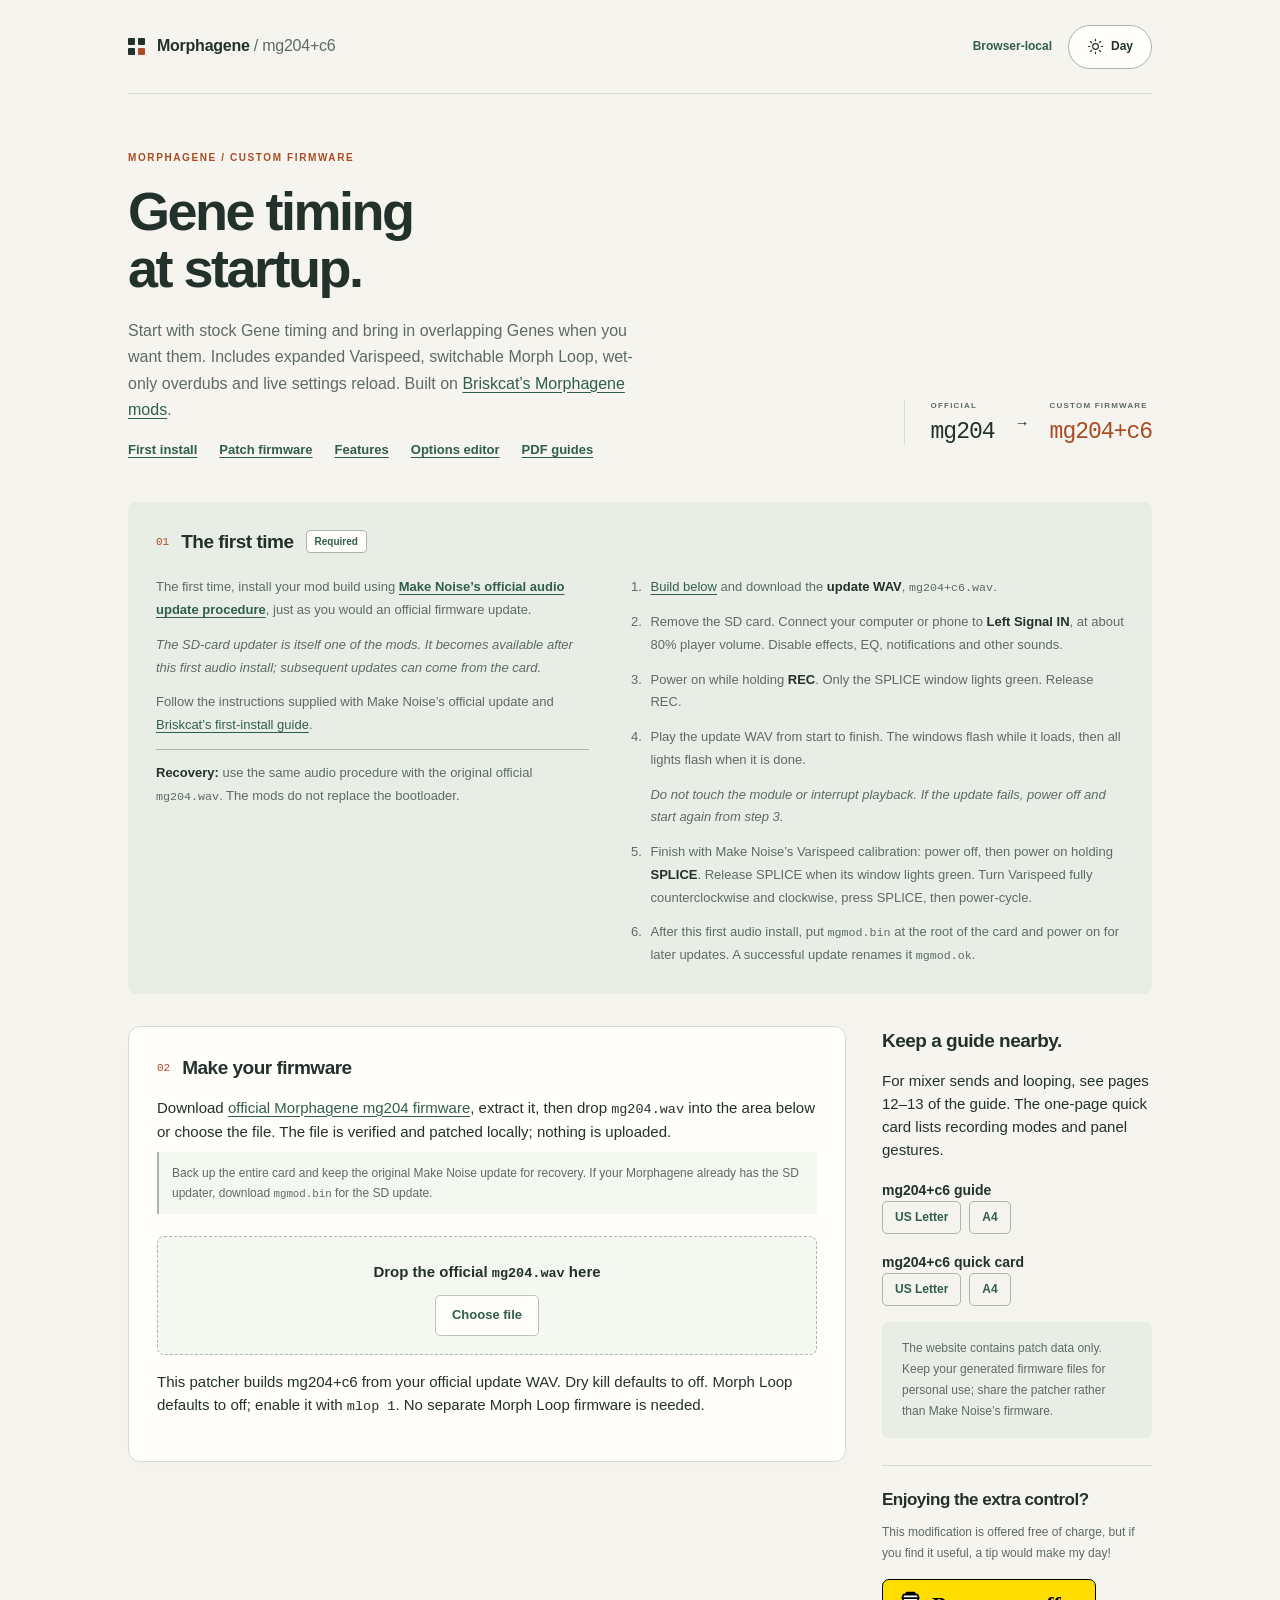
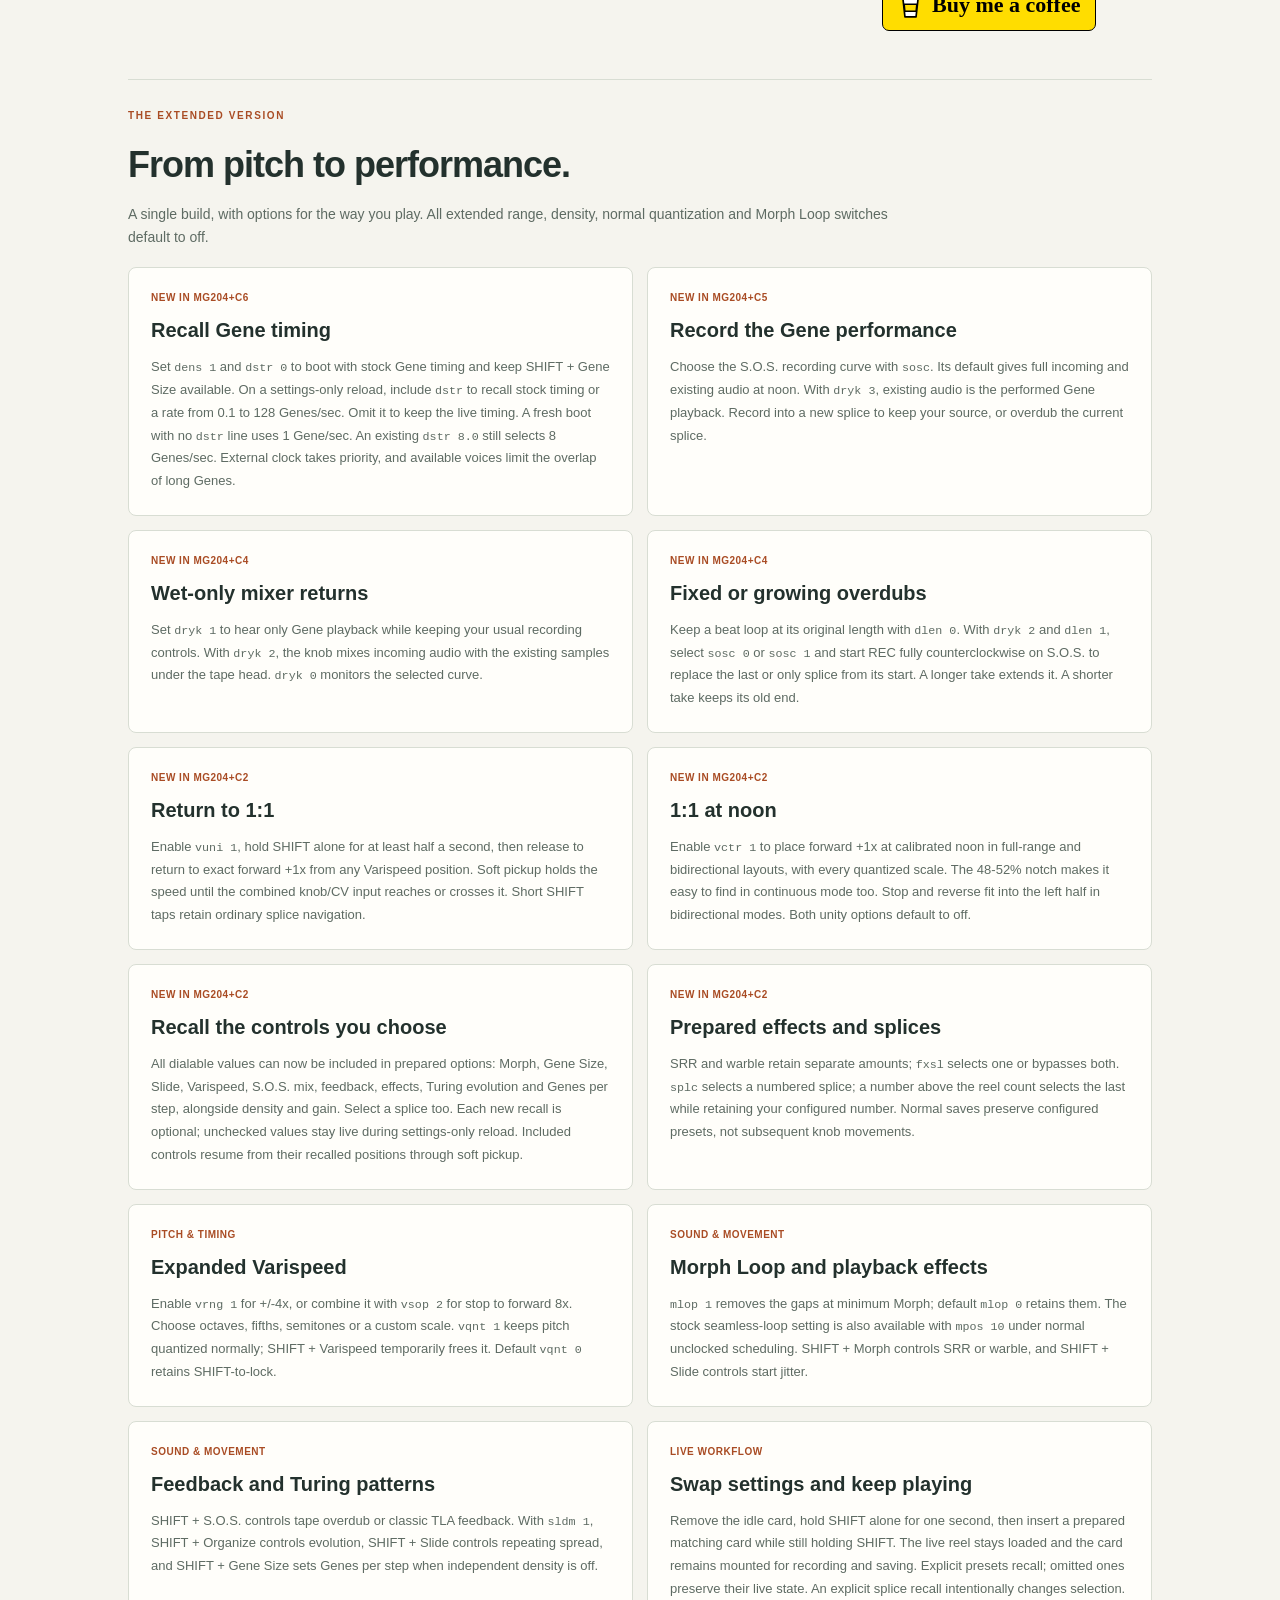
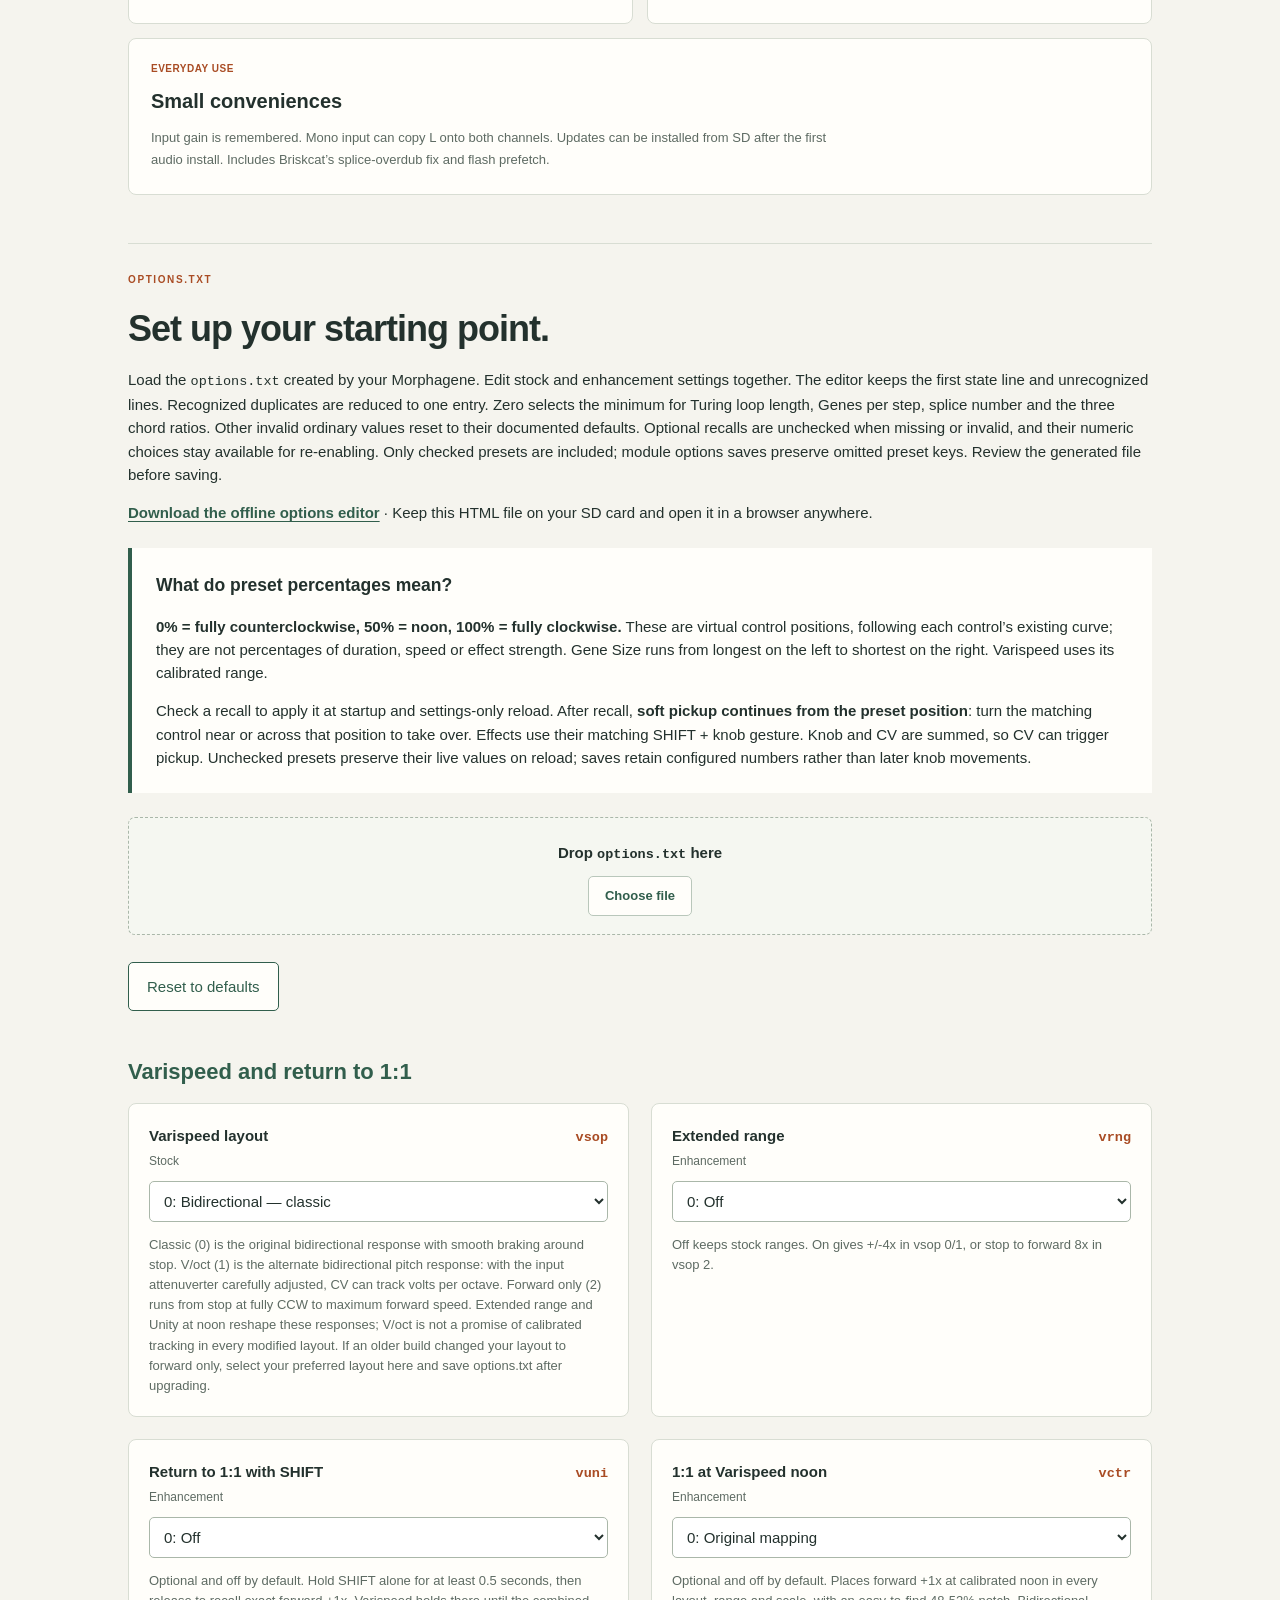
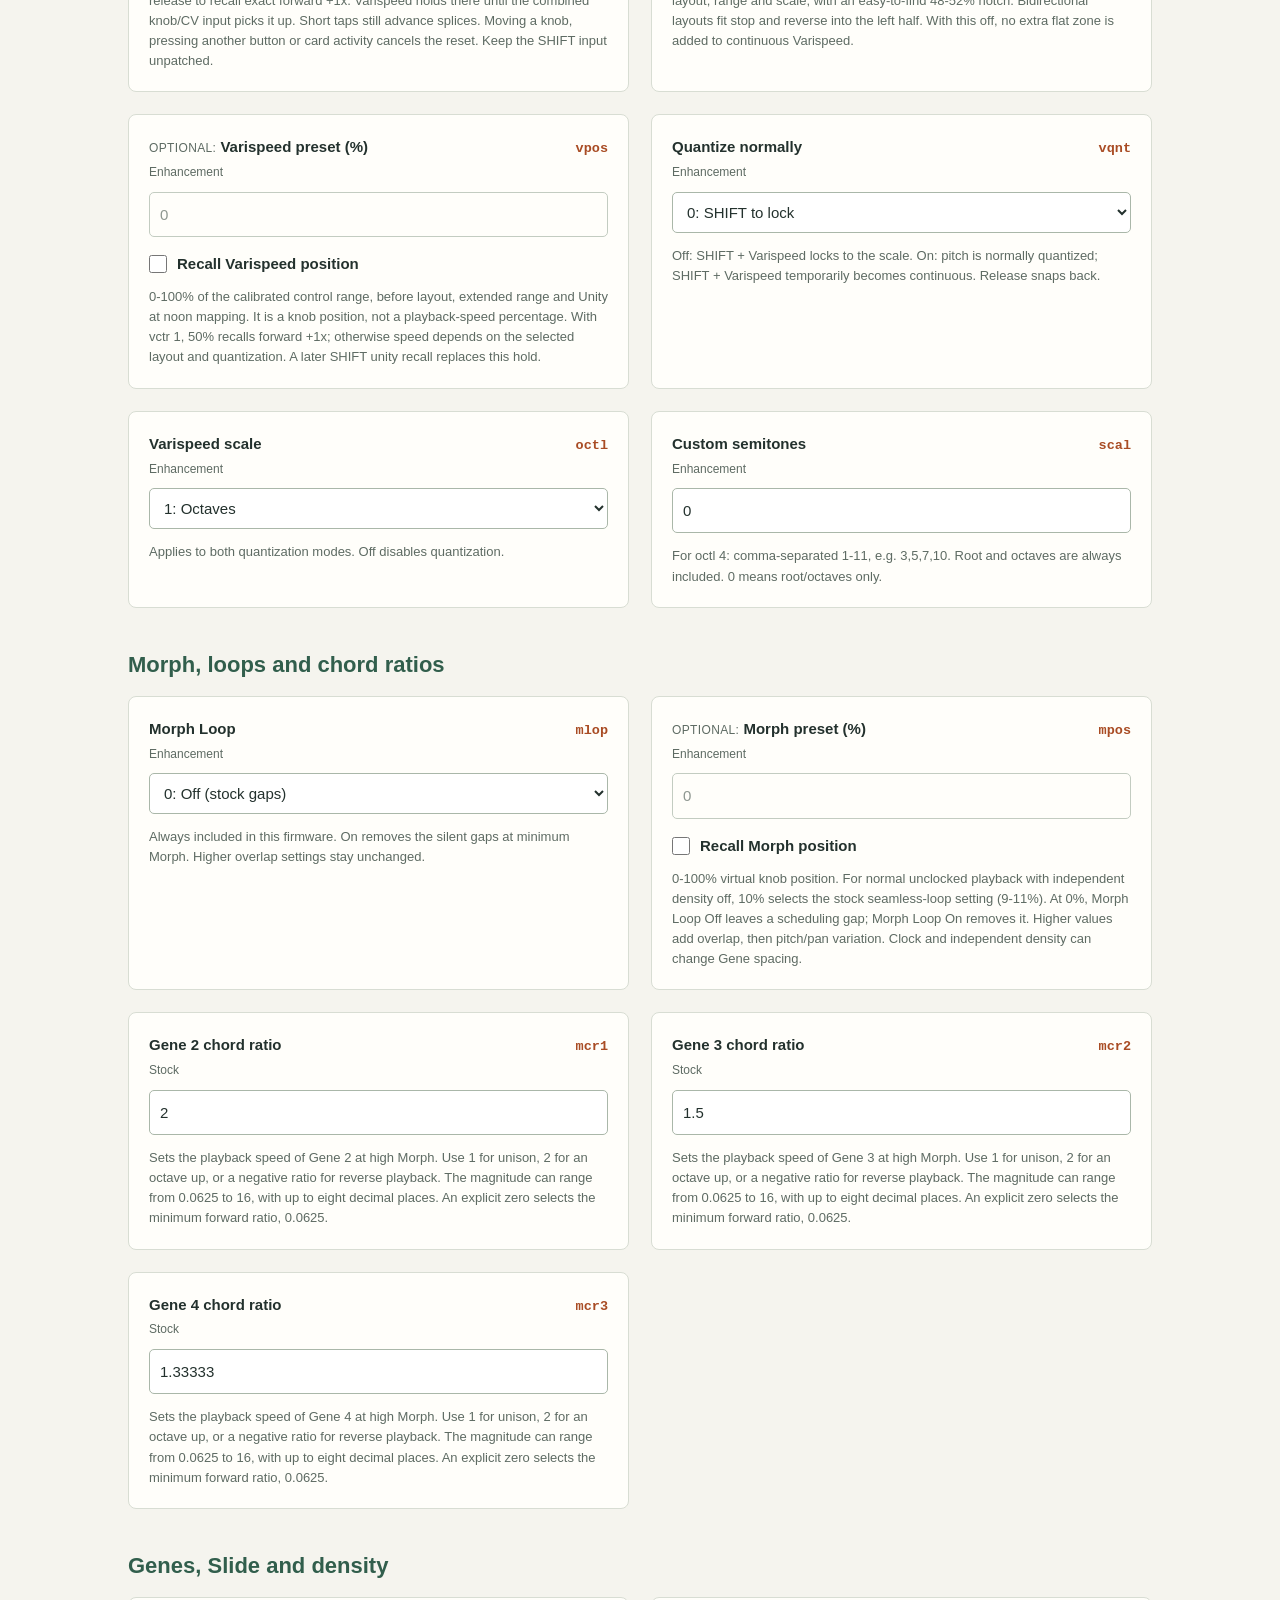
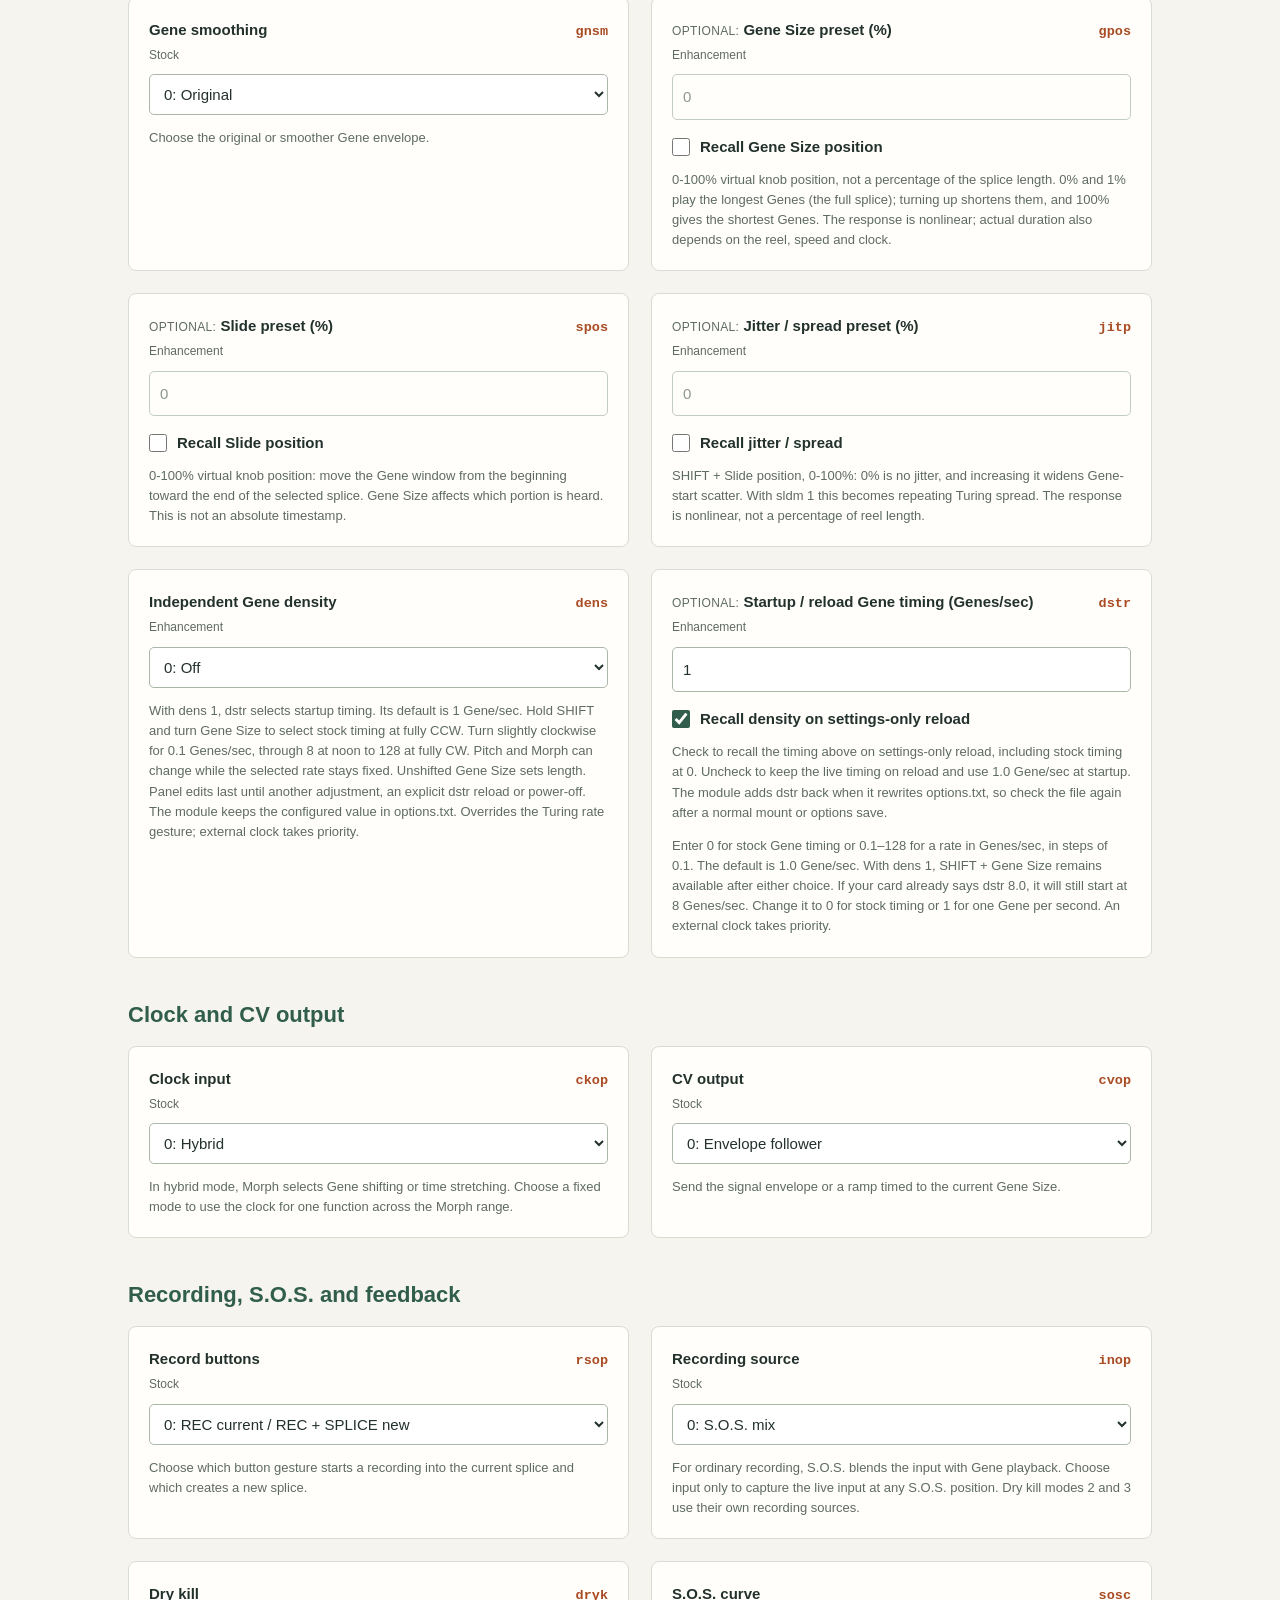
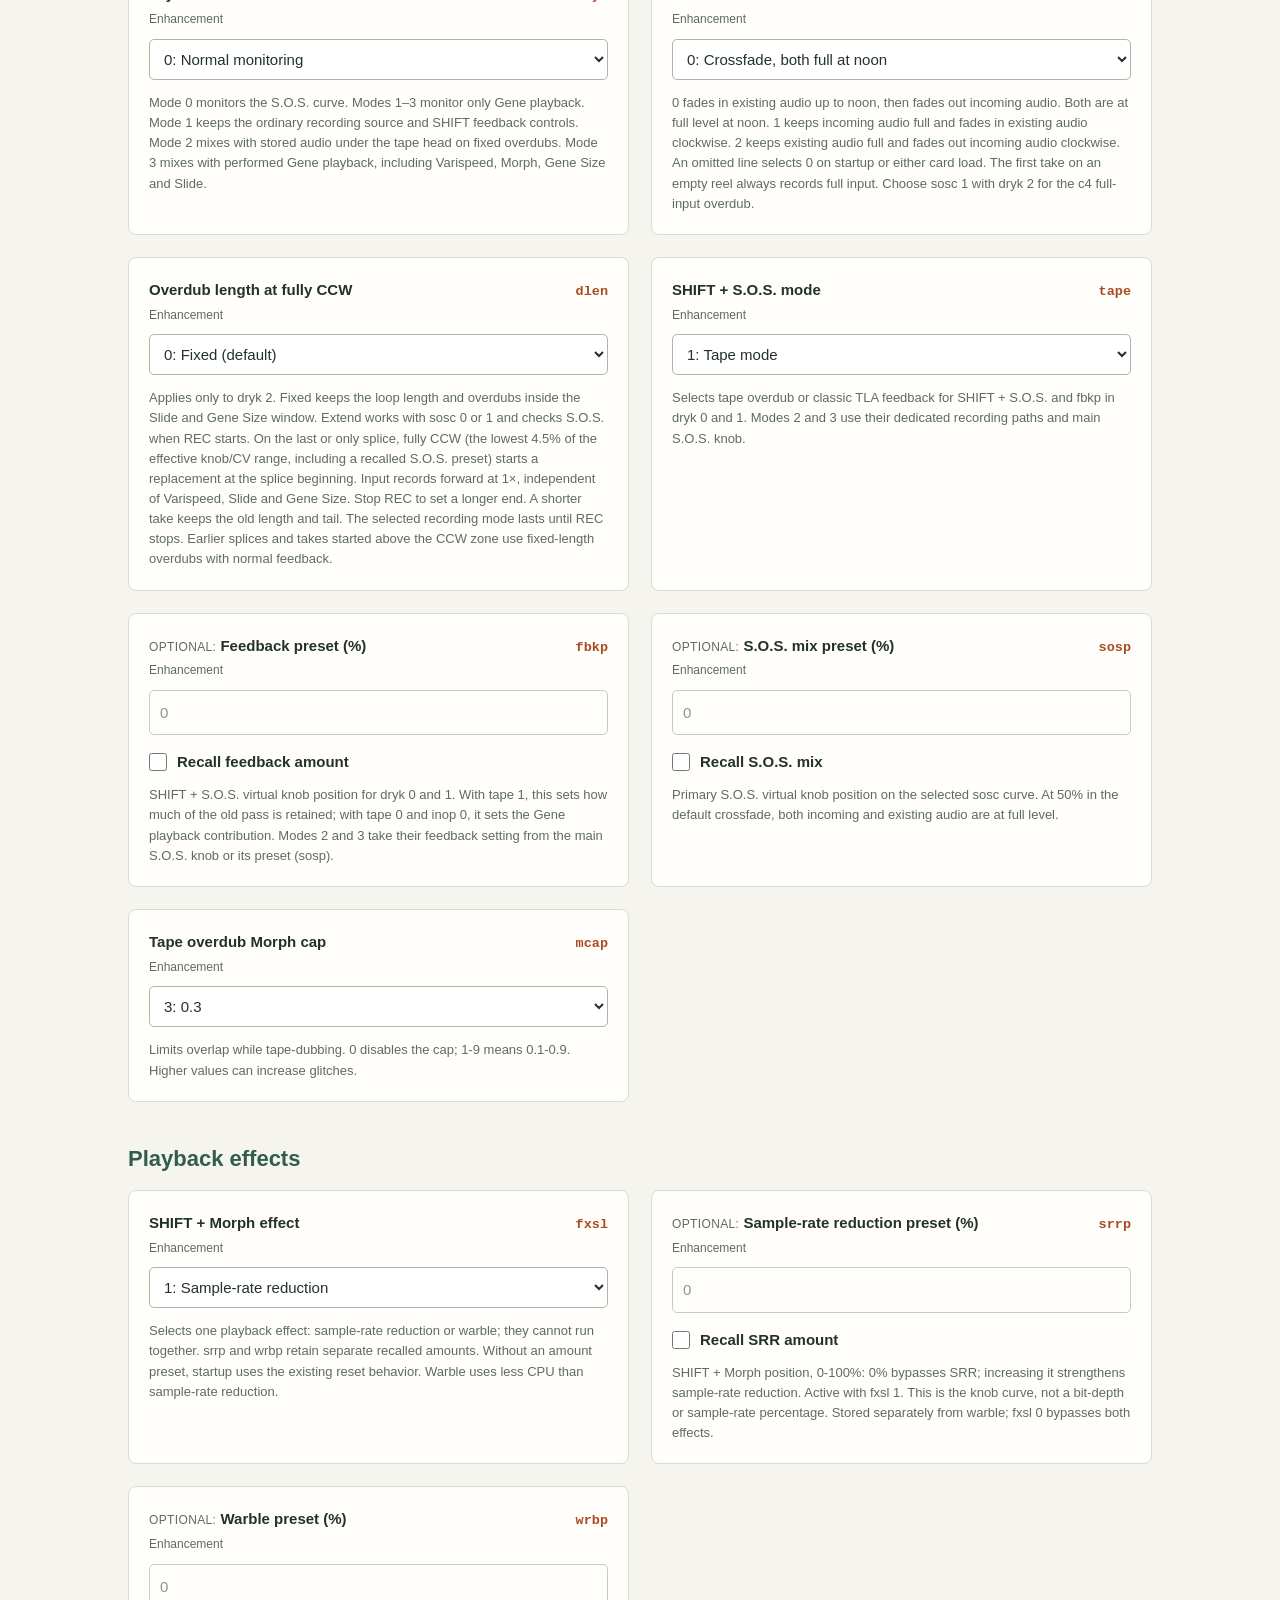
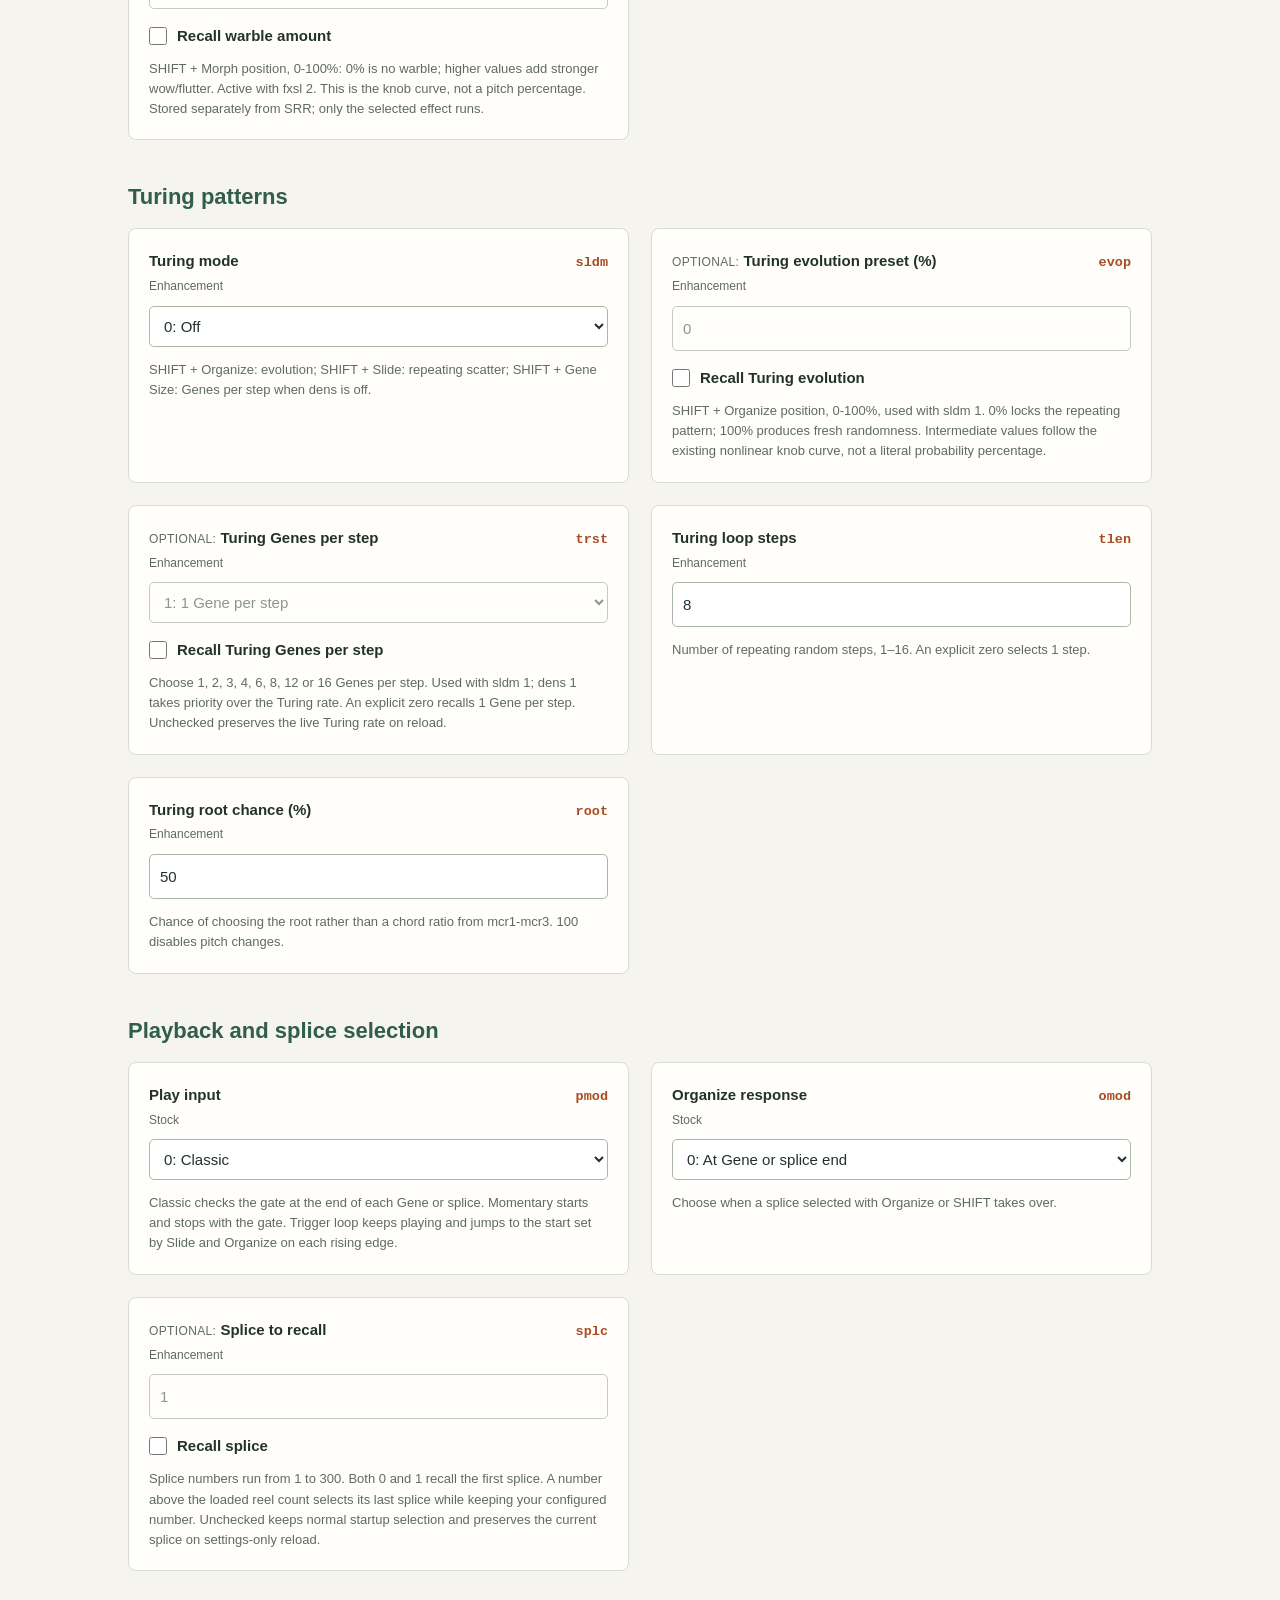
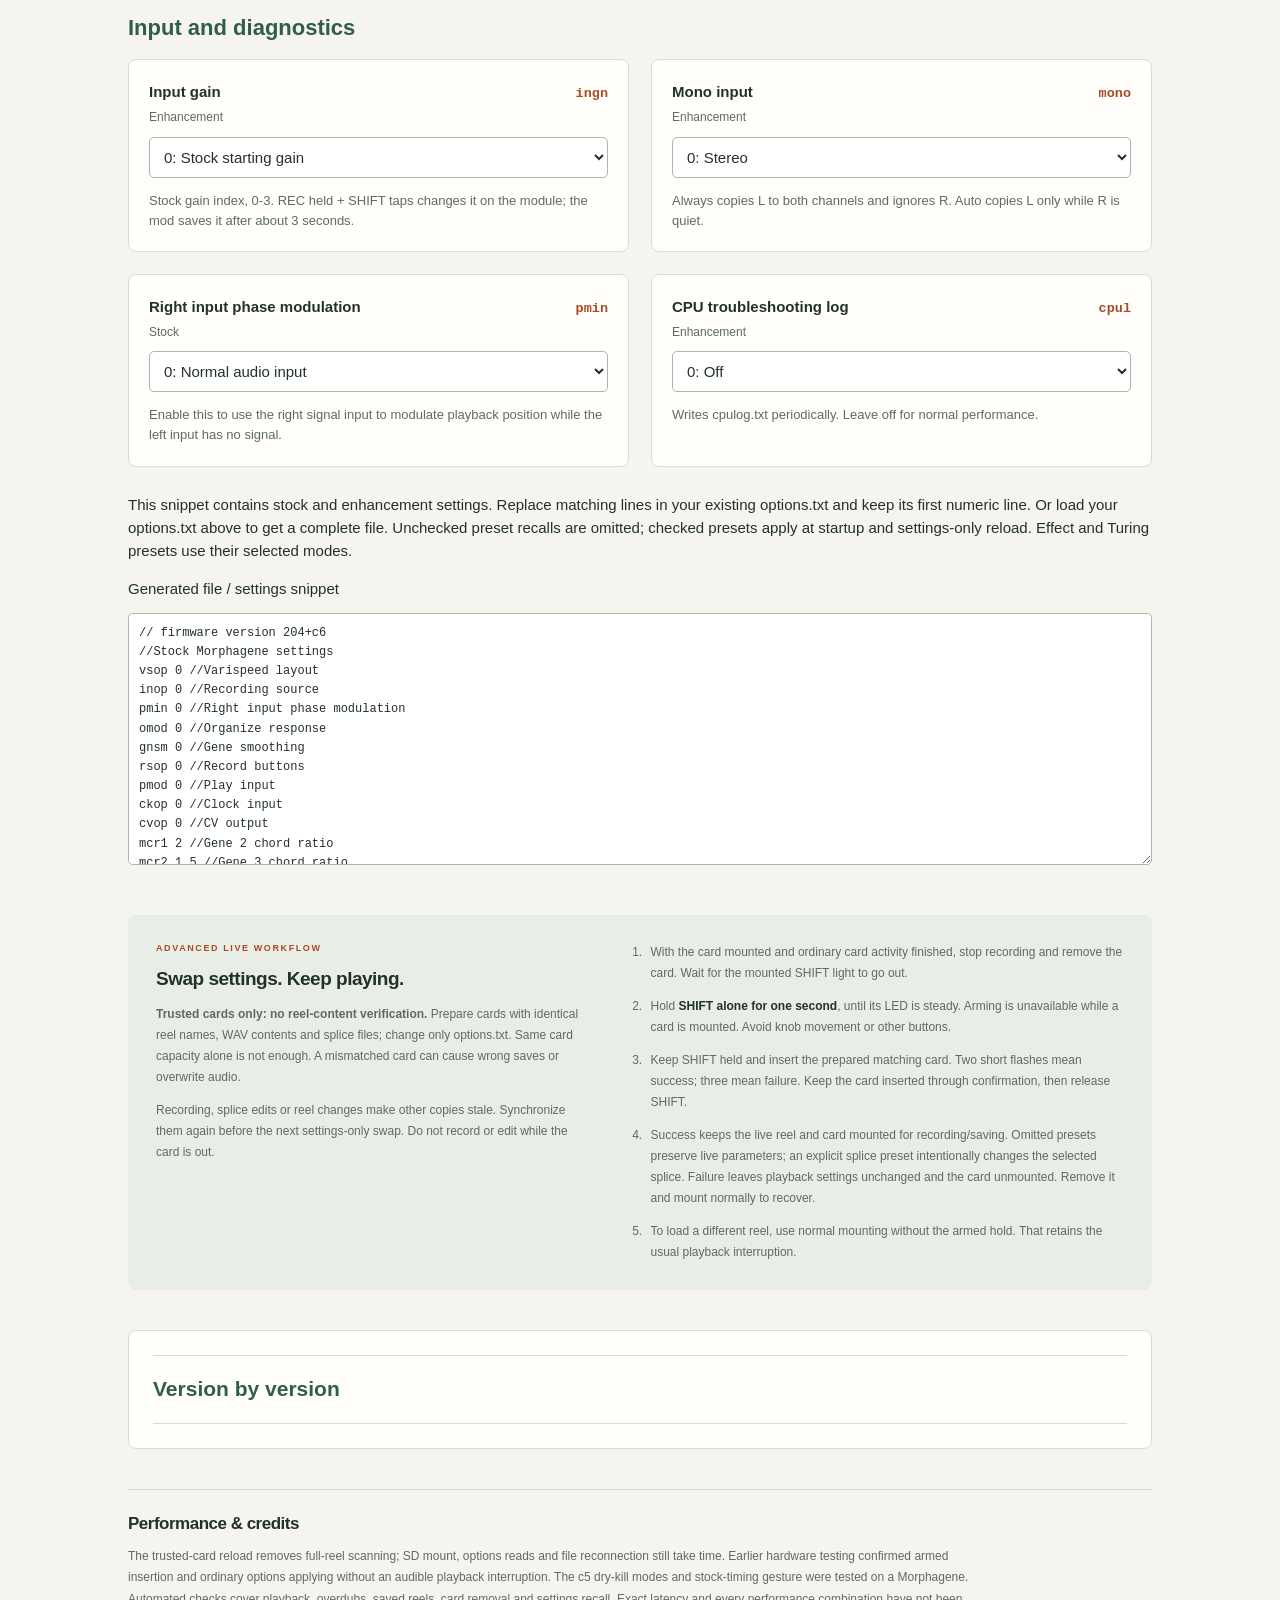
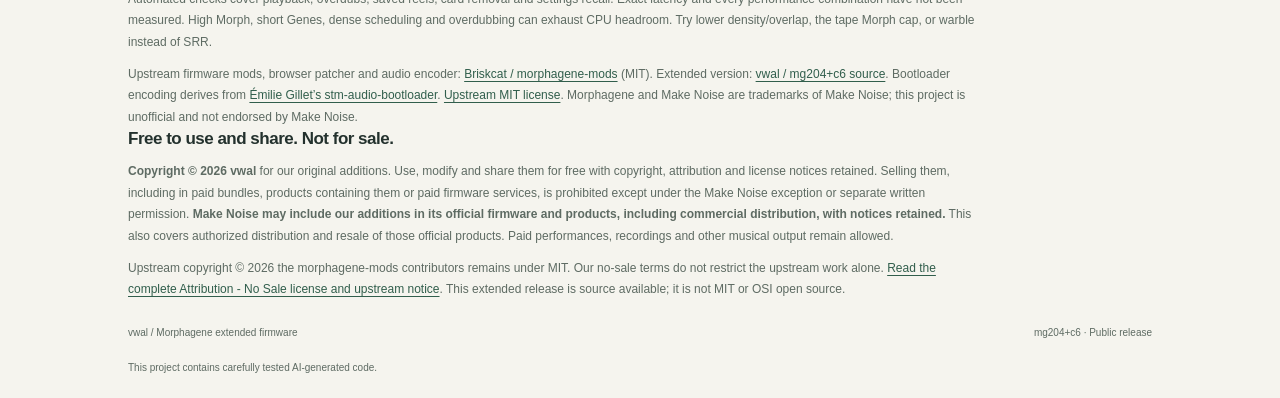
==== commit a17caa45: "Use mg204+c6 throughout the firmware release and patcher" ====
--- a/web/index.html
+++ b/web/index.html
@@ -1,16 +1,16 @@
 <!doctype html>
 <html lang="en"><head><meta charset="utf-8"><meta name="viewport" content="width=device-width, initial-scale=1">
-<meta name="description" content="Morphagene mg204-c6 firmware patcher and offline options editor.">
+<meta name="description" content="Morphagene mg204+c6 firmware patcher and offline options editor.">
 <meta name="referrer" content="no-referrer"><meta http-equiv="Content-Security-Policy" content="default-src 'none'; script-src 'self'; style-src 'self'; img-src 'self' data:; connect-src 'none'; object-src 'none'; base-uri 'none'; form-action 'none'">
-<title>Morphagene mg204-c6 / firmware patcher</title><script src="theme.js"></script><link rel="stylesheet" href="styles.css"><script defer src="remixes.js"></script><script defer src="page.js"></script><script defer src="options.js"></script><script defer src="app.js"></script></head>
+<title>Morphagene mg204+c6 / firmware patcher</title><script src="theme.js"></script><link rel="stylesheet" href="styles.css"><script defer src="remixes.js"></script><script defer src="page.js"></script><script defer src="options.js"></script><script defer src="app.js"></script></head>
 <body><a class="skip-link" href="#patcher">Skip to patcher</a><div class="page-shell">
-<header class="site-header"><a class="brand" href="./"><span class="brand-mark" aria-hidden="true"><i></i><i></i><i></i><i></i></span><span>Morphagene <span class="brand-subtitle">/ mg204-c6</span></span></a><div class="header-actions"><span class="local-badge">Browser-local</span><button class="theme-toggle" id="theme-toggle" type="button" role="switch" aria-label="Night mode" aria-checked="false" title="Switch to night mode" hidden><svg class="theme-sun" viewBox="0 0 24 24" fill="none" stroke="currentColor" stroke-width="1.7" stroke-linecap="round" aria-hidden="true" focusable="false"><circle cx="12" cy="12" r="4"/><path d="M12 2v2m0 16v2M2 12h2m16 0h2M5 5l1.5 1.5m11 11L19 19M5 19l1.5-1.5m11-11L19 5"/></svg><svg class="theme-moon" viewBox="0 0 24 24" fill="none" stroke="currentColor" stroke-width="1.7" stroke-linecap="round" stroke-linejoin="round" aria-hidden="true" focusable="false"><path d="M20.7 13.2A8.8 8.8 0 0 1 10.8 3.3a8.8 8.8 0 1 0 9.9 9.9Z"/></svg><span id="theme-label">Day</span></button></div></header>
-<main><section class="intro"><p class="eyebrow">MORPHAGENE / CUSTOM FIRMWARE</p><h1>Gene timing<br>at startup.</h1><p class="intro-copy">Start with stock Gene timing and bring in overlapping Genes when you want them. Includes expanded Varispeed, switchable Morph Loop, wet-only overdubs and live settings reload. Built on <a href="https://briskcat.github.io/morphagene-mods/">Briskcat’s Morphagene mods</a>.</p><nav class="intro-links" aria-label="On this page"><a href="#installation">First install</a><a href="#patcher">Patch firmware</a><a href="#features">Features</a><a href="#options">Options editor</a><a href="#guides">PDF guides</a></nav><div class="version-path"><span><small>OFFICIAL</small><strong>mg204</strong></span><span aria-hidden="true">→</span><span><small>CUSTOM FIRMWARE</small><strong>mg204-c6</strong></span></div></section>
+<header class="site-header"><a class="brand" href="./"><span class="brand-mark" aria-hidden="true"><i></i><i></i><i></i><i></i></span><span>Morphagene <span class="brand-subtitle">/ mg204+c6</span></span></a><div class="header-actions"><span class="local-badge">Browser-local</span><button class="theme-toggle" id="theme-toggle" type="button" role="switch" aria-label="Night mode" aria-checked="false" title="Switch to night mode" hidden><svg class="theme-sun" viewBox="0 0 24 24" fill="none" stroke="currentColor" stroke-width="1.7" stroke-linecap="round" aria-hidden="true" focusable="false"><circle cx="12" cy="12" r="4"/><path d="M12 2v2m0 16v2M2 12h2m16 0h2M5 5l1.5 1.5m11 11L19 19M5 19l1.5-1.5m11-11L19 5"/></svg><svg class="theme-moon" viewBox="0 0 24 24" fill="none" stroke="currentColor" stroke-width="1.7" stroke-linecap="round" stroke-linejoin="round" aria-hidden="true" focusable="false"><path d="M20.7 13.2A8.8 8.8 0 0 1 10.8 3.3a8.8 8.8 0 1 0 9.9 9.9Z"/></svg><span id="theme-label">Day</span></button></div></header>
+<main><section class="intro"><p class="eyebrow">MORPHAGENE / CUSTOM FIRMWARE</p><h1>Gene timing<br>at startup.</h1><p class="intro-copy">Start with stock Gene timing and bring in overlapping Genes when you want them. Includes expanded Varispeed, switchable Morph Loop, wet-only overdubs and live settings reload. Built on <a href="https://briskcat.github.io/morphagene-mods/">Briskcat’s Morphagene mods</a>.</p><nav class="intro-links" aria-label="On this page"><a href="#installation">First install</a><a href="#patcher">Patch firmware</a><a href="#features">Features</a><a href="#options">Options editor</a><a href="#guides">PDF guides</a></nav><div class="version-path"><span><small>OFFICIAL</small><strong>mg204</strong></span><span aria-hidden="true">→</span><span><small>CUSTOM FIRMWARE</small><strong>mg204+c6</strong></span></div></section>
 <section class="installation-note first-install" id="installation" aria-labelledby="first-install-title">
 <div class="card-heading first-install-heading"><span class="section-number">01</span><h2 id="first-install-title">The first time</h2><span class="install-required">Required</span></div>
 <div class="first-install-copy"><p>The first time, install your mod build using <strong><a href="https://www.makenoisemusic.com/modules/morphagene/">Make Noise’s official audio update procedure</a></strong>, just as you would an official firmware update.</p><p><em>The SD-card updater is itself one of the mods. It becomes available after this first audio install; subsequent updates can come from the card.</em></p><p>Follow the instructions supplied with Make Noise’s official update and <a href="https://briskcat.github.io/morphagene-mods/#first-time">Briskcat’s first-install guide</a>.</p><p class="filename-note"><strong>Recovery:</strong> use the same audio procedure with the original official <code>mg204.wav</code>. The mods do not replace the bootloader.</p></div>
 <ol class="install-steps">
-<li><a href="#patcher">Build below</a> and download the <strong>update WAV</strong>, <code>mg204-c6.wav</code>.</li>
+<li><a href="#patcher">Build below</a> and download the <strong>update WAV</strong>, <code>mg204+c6.wav</code>.</li>
 <li>Remove the SD card. Connect your computer or phone to <strong>Left Signal IN</strong>, at about 80% player volume. Disable effects, EQ, notifications and other sounds.</li>
 <li>Power on while holding <strong>REC</strong>. Only the SPLICE window lights green. Release REC.</li>
 <li>Play the update WAV from start to finish. The windows flash while it loads, then all lights flash when it is done.<p class="install-aside"><em>Do not touch the module or interrupt playback. If the update fails, power off and start again from step 3.</em></p></li>
@@ -21,8 +21,8 @@
   <strong>Drop the official <code>mg204.wav</code> here</strong>
   <span class="choose-button">Choose file</span>
   <input id="firmware" class="visually-hidden" type="file" accept=".wav,audio/wav">
-</label><p id="firmware-status" role="status" aria-live="polite"></p><select id="remix" aria-label="Firmware build" hidden></select><p id="remix-description" hidden></p><ul id="remix-modules" hidden></ul><div id="build-buttons" hidden><button id="build-wav" class="primary-button">Download update WAV</button><button id="build-card" class="secondary-button">Download mgmod.bin</button></div><p id="build-status" role="status" aria-live="polite"></p><p class="small-copy">This patcher builds mg204-c6 from your official update WAV. Dry kill defaults to off. Morph Loop defaults to off; enable it with <code>mlop 1</code>. No separate Morph Loop firmware is needed.</p><noscript><p>Enable JavaScript to patch firmware and edit options. The guides remain available below.</p></noscript></section>
-<aside class="sidebar" id="guides"><h2>Keep a guide nearby.</h2><p>For mixer sends and looping, see pages 12–13 of the guide. The one-page quick card lists recording modes and panel gestures.</p><div class="paper-choices"><h3>mg204-c6 guide</h3><div><a href="morphagene-manual-letter.pdf">US Letter</a><a href="morphagene-manual-a4.pdf">A4</a></div></div><div class="paper-choices"><h3>mg204-c6 quick card</h3><div><a href="morphagene-quick-card-letter.pdf">US Letter</a><a href="morphagene-quick-card-a4.pdf">A4</a></div></div><p class="playback-note">The website contains patch data only. Keep your generated firmware files for personal use; share the patcher rather than Make Noise’s firmware.</p>
+</label><p id="firmware-status" role="status" aria-live="polite"></p><select id="remix" aria-label="Firmware build" hidden></select><p id="remix-description" hidden></p><ul id="remix-modules" hidden></ul><div id="build-buttons" hidden><button id="build-wav" class="primary-button">Download update WAV</button><button id="build-card" class="secondary-button">Download mgmod.bin</button></div><p id="build-status" role="status" aria-live="polite"></p><p class="small-copy">This patcher builds mg204+c6 from your official update WAV. Dry kill defaults to off. Morph Loop defaults to off; enable it with <code>mlop 1</code>. No separate Morph Loop firmware is needed.</p><noscript><p>Enable JavaScript to patch firmware and edit options. The guides remain available below.</p></noscript></section>
+<aside class="sidebar" id="guides"><h2>Keep a guide nearby.</h2><p>For mixer sends and looping, see pages 12–13 of the guide. The one-page quick card lists recording modes and panel gestures.</p><div class="paper-choices"><h3>mg204+c6 guide</h3><div><a href="morphagene-manual-letter.pdf">US Letter</a><a href="morphagene-manual-a4.pdf">A4</a></div></div><div class="paper-choices"><h3>mg204+c6 quick card</h3><div><a href="morphagene-quick-card-letter.pdf">US Letter</a><a href="morphagene-quick-card-a4.pdf">A4</a></div></div><p class="playback-note">The website contains patch data only. Keep your generated firmware files for personal use; share the patcher rather than Make Noise’s firmware.</p>
 <section class="support-note" aria-labelledby="support-title">
             <h2 id="support-title">Enjoying the extra control?</h2>
             <p>This modification is offered free of charge, but if you find it useful, a tip would make my day!</p>
@@ -37,7 +37,7 @@
             </a>
           </section>
 </aside></div>
-<section class="feature-catalog" id="features"><p class="eyebrow">THE EXTENDED VERSION</p><h2>From pitch to performance.</h2><p class="catalog-intro">A single build, with options for the way you play. All extended range, density, normal quantization and Morph Loop switches default to off.</p><div class="feature-grid"><article><p class="control-path">New in mg204-c6</p><h3>Recall Gene timing</h3><p>Set <code>dens 1</code> and <code>dstr 0</code> to boot with stock Gene timing and keep SHIFT + Gene Size available. On a settings-only reload, include <code>dstr</code> to recall stock timing or a rate from 0.1 to 128 Genes/sec. Omit it to keep the live timing. A fresh boot with no <code>dstr</code> line uses 1 Gene/sec. An existing <code>dstr 8.0</code> still selects 8 Genes/sec. External clock takes priority, and available voices limit the overlap of long Genes.</p></article><article><p class="control-path">New in mg204+c5</p><h3>Record the Gene performance</h3><p>Choose the S.O.S. recording curve with <code>sosc</code>. Its default gives full incoming and existing audio at noon. With <code>dryk 3</code>, existing audio is the performed Gene playback. Record into a new splice to keep your source, or overdub the current splice.</p></article><article><p class="control-path">New in mg204+c4</p><h3>Wet-only mixer returns</h3><p>Set <code>dryk 1</code> to hear only Gene playback while keeping your usual recording controls. With <code>dryk 2</code>, the knob mixes incoming audio with the existing samples under the tape head. <code>dryk 0</code> monitors the selected curve.</p></article><article><p class="control-path">New in mg204+c4</p><h3>Fixed or growing overdubs</h3><p>Keep a beat loop at its original length with <code>dlen 0</code>. With <code>dryk 2</code> and <code>dlen 1</code>, select <code>sosc 0</code> or <code>sosc 1</code> and start REC fully counterclockwise on S.O.S. to replace the last or only splice from its start. A longer take extends it. A shorter take keeps its old end.</p></article><article><p class="control-path">New in mg204+c2</p><h3>Return to 1:1</h3><p>Enable <code>vuni 1</code>, hold SHIFT alone for at least half a second, then release to return to exact forward +1x from any Varispeed position. Soft pickup holds the speed until the combined knob/CV input reaches or crosses it. Short SHIFT taps retain ordinary splice navigation.</p></article><article><p class="control-path">New in mg204+c2</p><h3>1:1 at noon</h3><p>Enable <code>vctr 1</code> to place forward +1x at calibrated noon in full-range and bidirectional layouts, with every quantized scale. The 48-52% notch makes it easy to find in continuous mode too. Stop and reverse fit into the left half in bidirectional modes. Both unity options default to off.</p></article><article><p class="control-path">New in mg204+c2</p><h3>Recall the controls you choose</h3><p>All dialable values can now be included in prepared options: Morph, Gene Size, Slide, Varispeed, S.O.S. mix, feedback, effects, Turing evolution and Genes per step, alongside density and gain. Select a splice too. Each new recall is optional; unchecked values stay live during settings-only reload. Included controls resume from their recalled positions through soft pickup.</p></article><article><p class="control-path">New in mg204+c2</p><h3>Prepared effects and splices</h3><p>SRR and warble retain separate amounts; <code>fxsl</code> selects one or bypasses both. <code>splc</code> selects a numbered splice; a number above the reel count selects the last while retaining your configured number. Normal saves preserve configured presets, not subsequent knob movements.</p></article><article><p class="control-path">Pitch & timing</p><h3>Expanded Varispeed</h3><p>Enable <code>vrng 1</code> for +/-4x, or combine it with <code>vsop 2</code> for stop to forward 8x. Choose octaves, fifths, semitones or a custom scale. <code>vqnt 1</code> keeps pitch quantized normally; SHIFT + Varispeed temporarily frees it. Default <code>vqnt 0</code> retains SHIFT-to-lock.</p></article><article><p class="control-path">Sound & movement</p><h3>Morph Loop and playback effects</h3><p><code>mlop 1</code> removes the gaps at minimum Morph; default <code>mlop 0</code> retains them. The stock seamless-loop setting is also available with <code>mpos 10</code> under normal unclocked scheduling. SHIFT + Morph controls SRR or warble, and SHIFT + Slide controls start jitter.</p></article><article><p class="control-path">Sound & movement</p><h3>Feedback and Turing patterns</h3><p>SHIFT + S.O.S. controls tape overdub or classic TLA feedback. With <code>sldm 1</code>, SHIFT + Organize controls evolution, SHIFT + Slide controls repeating spread, and SHIFT + Gene Size sets Genes per step when independent density is off.</p></article><article><p class="control-path">Live workflow</p><h3>Swap settings and keep playing</h3><p>Remove the idle card, hold SHIFT alone for one second, then insert a prepared matching card while still holding SHIFT. The live reel stays loaded and the card remains mounted for recording and saving. Explicit presets recall; omitted ones preserve their live state. An explicit splice recall intentionally changes selection.</p></article><article><p class="control-path">Everyday use</p><h3>Small conveniences</h3><p>Input gain is remembered. Mono input can copy L onto both channels. Updates can be installed from SD after the first audio install. Includes Briskcat’s splice-overdub fix and flash prefetch.</p></article></div></section>
+<section class="feature-catalog" id="features"><p class="eyebrow">THE EXTENDED VERSION</p><h2>From pitch to performance.</h2><p class="catalog-intro">A single build, with options for the way you play. All extended range, density, normal quantization and Morph Loop switches default to off.</p><div class="feature-grid"><article><p class="control-path">New in mg204+c6</p><h3>Recall Gene timing</h3><p>Set <code>dens 1</code> and <code>dstr 0</code> to boot with stock Gene timing and keep SHIFT + Gene Size available. On a settings-only reload, include <code>dstr</code> to recall stock timing or a rate from 0.1 to 128 Genes/sec. Omit it to keep the live timing. A fresh boot with no <code>dstr</code> line uses 1 Gene/sec. An existing <code>dstr 8.0</code> still selects 8 Genes/sec. External clock takes priority, and available voices limit the overlap of long Genes.</p></article><article><p class="control-path">New in mg204+c5</p><h3>Record the Gene performance</h3><p>Choose the S.O.S. recording curve with <code>sosc</code>. Its default gives full incoming and existing audio at noon. With <code>dryk 3</code>, existing audio is the performed Gene playback. Record into a new splice to keep your source, or overdub the current splice.</p></article><article><p class="control-path">New in mg204+c4</p><h3>Wet-only mixer returns</h3><p>Set <code>dryk 1</code> to hear only Gene playback while keeping your usual recording controls. With <code>dryk 2</code>, the knob mixes incoming audio with the existing samples under the tape head. <code>dryk 0</code> monitors the selected curve.</p></article><article><p class="control-path">New in mg204+c4</p><h3>Fixed or growing overdubs</h3><p>Keep a beat loop at its original length with <code>dlen 0</code>. With <code>dryk 2</code> and <code>dlen 1</code>, select <code>sosc 0</code> or <code>sosc 1</code> and start REC fully counterclockwise on S.O.S. to replace the last or only splice from its start. A longer take extends it. A shorter take keeps its old end.</p></article><article><p class="control-path">New in mg204+c2</p><h3>Return to 1:1</h3><p>Enable <code>vuni 1</code>, hold SHIFT alone for at least half a second, then release to return to exact forward +1x from any Varispeed position. Soft pickup holds the speed until the combined knob/CV input reaches or crosses it. Short SHIFT taps retain ordinary splice navigation.</p></article><article><p class="control-path">New in mg204+c2</p><h3>1:1 at noon</h3><p>Enable <code>vctr 1</code> to place forward +1x at calibrated noon in full-range and bidirectional layouts, with every quantized scale. The 48-52% notch makes it easy to find in continuous mode too. Stop and reverse fit into the left half in bidirectional modes. Both unity options default to off.</p></article><article><p class="control-path">New in mg204+c2</p><h3>Recall the controls you choose</h3><p>All dialable values can now be included in prepared options: Morph, Gene Size, Slide, Varispeed, S.O.S. mix, feedback, effects, Turing evolution and Genes per step, alongside density and gain. Select a splice too. Each new recall is optional; unchecked values stay live during settings-only reload. Included controls resume from their recalled positions through soft pickup.</p></article><article><p class="control-path">New in mg204+c2</p><h3>Prepared effects and splices</h3><p>SRR and warble retain separate amounts; <code>fxsl</code> selects one or bypasses both. <code>splc</code> selects a numbered splice; a number above the reel count selects the last while retaining your configured number. Normal saves preserve configured presets, not subsequent knob movements.</p></article><article><p class="control-path">Pitch & timing</p><h3>Expanded Varispeed</h3><p>Enable <code>vrng 1</code> for +/-4x, or combine it with <code>vsop 2</code> for stop to forward 8x. Choose octaves, fifths, semitones or a custom scale. <code>vqnt 1</code> keeps pitch quantized normally; SHIFT + Varispeed temporarily frees it. Default <code>vqnt 0</code> retains SHIFT-to-lock.</p></article><article><p class="control-path">Sound & movement</p><h3>Morph Loop and playback effects</h3><p><code>mlop 1</code> removes the gaps at minimum Morph; default <code>mlop 0</code> retains them. The stock seamless-loop setting is also available with <code>mpos 10</code> under normal unclocked scheduling. SHIFT + Morph controls SRR or warble, and SHIFT + Slide controls start jitter.</p></article><article><p class="control-path">Sound & movement</p><h3>Feedback and Turing patterns</h3><p>SHIFT + S.O.S. controls tape overdub or classic TLA feedback. With <code>sldm 1</code>, SHIFT + Organize controls evolution, SHIFT + Slide controls repeating spread, and SHIFT + Gene Size sets Genes per step when independent density is off.</p></article><article><p class="control-path">Live workflow</p><h3>Swap settings and keep playing</h3><p>Remove the idle card, hold SHIFT alone for one second, then insert a prepared matching card while still holding SHIFT. The live reel stays loaded and the card remains mounted for recording and saving. Explicit presets recall; omitted ones preserve their live state. An explicit splice recall intentionally changes selection.</p></article><article><p class="control-path">Everyday use</p><h3>Small conveniences</h3><p>Input gain is remembered. Mono input can copy L onto both channels. Updates can be installed from SD after the first audio install. Includes Briskcat’s splice-overdub fix and flash prefetch.</p></article></div></section>
 <section class="feature-catalog" id="options"><p class="eyebrow">OPTIONS.TXT</p><h2>Set up your starting point.</h2><p>Load the <code>options.txt</code> created by your Morphagene. Edit stock and enhancement settings together. The editor keeps the first state line and unrecognized lines. Recognized duplicates are reduced to one entry. Zero selects the minimum for Turing loop length, Genes per step, splice number and the three chord ratios. Other invalid ordinary values reset to their documented defaults. Optional recalls are unchecked when missing or invalid, and their numeric choices stay available for re-enabling. Only checked presets are included; module options saves preserve omitted preset keys. Review the generated file before saving.</p><p class="offline-download"><a href="morphagene-options-editor.html" download="morphagene-options-editor.html">Download the offline options editor</a> · Keep this HTML file on your SD card and open it in a browser anywhere.</p><div class="preset-explainer"><h3>What do preset percentages mean?</h3><p><strong>0% = fully counterclockwise, 50% = noon, 100% = fully clockwise.</strong> These are virtual control positions, following each control’s existing curve; they are not percentages of duration, speed or effect strength. Gene Size runs from longest on the left to shortest on the right. Varispeed uses its calibrated range.</p><p>Check a recall to apply it at startup and settings-only reload. After recall, <strong>soft pickup continues from the preset position</strong>: turn the matching control near or across that position to take over. Effects use their matching SHIFT + knob gesture. Knob and CV are summed, so CV can trigger pickup. Unchecked presets preserve their live values on reload; saves retain configured numbers rather than later knob movements.</p></div><label id="options-drop" class="file-zone file-drop" for="options-file">
   <strong>Drop <code>options.txt</code> here</strong>
   <span class="choose-button">Choose file</span>
@@ -52,5 +52,5 @@
 </dialog><div class="options-grid"><h3 class="option-group" id="group-vsop">Varispeed and return to 1:1</h3><div class="option-field"><label class="option-header" for="opt-vsop"><span>Varispeed layout</span><code>vsop</code><small class="option-origin">Stock</small></label><select id="opt-vsop" aria-describedby="help-vsop"><option value="0" selected>0: Bidirectional — classic</option><option value="1">1: Bidirectional — V/oct</option><option value="2">2: Forward only</option></select><p id="help-vsop">Classic (0) is the original bidirectional response with smooth braking around stop. V/oct (1) is the alternate bidirectional pitch response: with the input attenuverter carefully adjusted, CV can track volts per octave. Forward only (2) runs from stop at fully CCW to maximum forward speed. Extended range and Unity at noon reshape these responses; V/oct is not a promise of calibrated tracking in every modified layout. If an older build changed your layout to forward only, select your preferred layout here and save options.txt after upgrading.</p></div><div class="option-field"><label class="option-header" for="opt-vrng"><span>Extended range</span><code>vrng</code><small class="option-origin">Enhancement</small></label><select id="opt-vrng" aria-describedby="help-vrng"><option value="0" selected>0: Off</option><option value="1">1: On</option></select><p id="help-vrng">Off keeps stock ranges. On gives +/-4x in vsop 0/1, or stop to forward 8x in vsop 2.</p></div><div class="option-field"><label class="option-header" for="opt-vuni"><span>Return to 1:1 with SHIFT</span><code>vuni</code><small class="option-origin">Enhancement</small></label><select id="opt-vuni" aria-describedby="help-vuni"><option value="0" selected>0: Off</option><option value="1">1: Hold / release recalls +1x</option></select><p id="help-vuni">Optional and off by default. Hold SHIFT alone for at least 0.5 seconds, then release to recall exact forward +1x. Varispeed holds there until the combined knob/CV input picks it up. Short taps still advance splices. Moving a knob, pressing another button or card activity cancels the reset. Keep the SHIFT input unpatched.</p></div><div class="option-field"><label class="option-header" for="opt-vctr"><span>1:1 at Varispeed noon</span><code>vctr</code><small class="option-origin">Enhancement</small></label><select id="opt-vctr" aria-describedby="help-vctr"><option value="0" selected>0: Original mapping</option><option value="1">1: +1x at noon with notch</option></select><p id="help-vctr">Optional and off by default. Places forward +1x at calibrated noon in every layout, range and scale, with an easy-to-find 48-52% notch. Bidirectional layouts fit stop and reverse into the left half. With this off, no extra flat zone is added to continuous Varispeed.</p></div><div class="option-field"><label class="option-header" for="opt-vpos"><span><span class="optional-marker">OPTIONAL:</span> Varispeed preset (%)</span><code>vpos</code><small class="option-origin">Enhancement</small></label><input id="opt-vpos" type="number" min="0" max="100" step="1" value="0" disabled aria-describedby="help-vpos"><label class="density-recall" for="recall-vpos"><input id="recall-vpos" type="checkbox" aria-describedby="help-vpos"><span>Recall Varispeed position</span></label><p id="help-vpos">0-100% of the calibrated control range, before layout, extended range and Unity at noon mapping. It is a knob position, not a playback-speed percentage. With vctr 1, 50% recalls forward +1x; otherwise speed depends on the selected layout and quantization. A later SHIFT unity recall replaces this hold.</p></div><div class="option-field"><label class="option-header" for="opt-vqnt"><span>Quantize normally</span><code>vqnt</code><small class="option-origin">Enhancement</small></label><select id="opt-vqnt" aria-describedby="help-vqnt"><option value="0" selected>0: SHIFT to lock</option><option value="1">1: Quantized normally</option></select><p id="help-vqnt">Off: SHIFT + Varispeed locks to the scale. On: pitch is normally quantized; SHIFT + Varispeed temporarily becomes continuous. Release snaps back.</p></div><div class="option-field"><label class="option-header" for="opt-octl"><span>Varispeed scale</span><code>octl</code><small class="option-origin">Enhancement</small></label><select id="opt-octl" aria-describedby="help-octl"><option value="0">0: Off</option><option value="1" selected>1: Octaves</option><option value="2">2: Octaves + fifths</option><option value="3">3: Semitones</option><option value="4">4: Custom scale</option></select><p id="help-octl">Applies to both quantization modes. Off disables quantization.</p></div><div class="option-field"><label class="option-header" for="opt-scal"><span>Custom semitones</span><code>scal</code><small class="option-origin">Enhancement</small></label><input id="opt-scal" type="text" value="0" aria-describedby="help-scal"><p id="help-scal">For octl 4: comma-separated 1-11, e.g. 3,5,7,10. Root and octaves are always included. 0 means root/octaves only.</p></div><h3 class="option-group" id="group-mlop">Morph, loops and chord ratios</h3><div class="option-field"><label class="option-header" for="opt-mlop"><span>Morph Loop</span><code>mlop</code><small class="option-origin">Enhancement</small></label><select id="opt-mlop" aria-describedby="help-mlop"><option value="0" selected>0: Off (stock gaps)</option><option value="1">1: On (seamless loop)</option></select><p id="help-mlop">Always included in this firmware. On removes the silent gaps at minimum Morph. Higher overlap settings stay unchanged.</p></div><div class="option-field"><label class="option-header" for="opt-mpos"><span><span class="optional-marker">OPTIONAL:</span> Morph preset (%)</span><code>mpos</code><small class="option-origin">Enhancement</small></label><input id="opt-mpos" type="number" min="0" max="100" step="1" value="0" disabled aria-describedby="help-mpos"><label class="density-recall" for="recall-mpos"><input id="recall-mpos" type="checkbox" aria-describedby="help-mpos"><span>Recall Morph position</span></label><p id="help-mpos">0-100% virtual knob position. For normal unclocked playback with independent density off, 10% selects the stock seamless-loop setting (9-11%). At 0%, Morph Loop Off leaves a scheduling gap; Morph Loop On removes it. Higher values add overlap, then pitch/pan variation. Clock and independent density can change Gene spacing.</p></div><div class="option-field"><label class="option-header" for="opt-mcr1"><span>Gene 2 chord ratio</span><code>mcr1</code><small class="option-origin">Stock</small></label><input id="opt-mcr1" type="text" spellcheck="false" value="2" aria-describedby="help-mcr1 error-mcr1"><p class="field-error" id="error-mcr1" role="alert" hidden>Enter a signed or unsigned decimal with magnitude 0.0625 to 16 and up to eight decimal places. Zero selects 0.0625.</p><p id="help-mcr1">Sets the playback speed of Gene 2 at high Morph. Use 1 for unison, 2 for an octave up, or a negative ratio for reverse playback. The magnitude can range from 0.0625 to 16, with up to eight decimal places. An explicit zero selects the minimum forward ratio, 0.0625.</p></div><div class="option-field"><label class="option-header" for="opt-mcr2"><span>Gene 3 chord ratio</span><code>mcr2</code><small class="option-origin">Stock</small></label><input id="opt-mcr2" type="text" spellcheck="false" value="1.5" aria-describedby="help-mcr2 error-mcr2"><p class="field-error" id="error-mcr2" role="alert" hidden>Enter a signed or unsigned decimal with magnitude 0.0625 to 16 and up to eight decimal places. Zero selects 0.0625.</p><p id="help-mcr2">Sets the playback speed of Gene 3 at high Morph. Use 1 for unison, 2 for an octave up, or a negative ratio for reverse playback. The magnitude can range from 0.0625 to 16, with up to eight decimal places. An explicit zero selects the minimum forward ratio, 0.0625.</p></div><div class="option-field"><label class="option-header" for="opt-mcr3"><span>Gene 4 chord ratio</span><code>mcr3</code><small class="option-origin">Stock</small></label><input id="opt-mcr3" type="text" spellcheck="false" value="1.33333" aria-describedby="help-mcr3 error-mcr3"><p class="field-error" id="error-mcr3" role="alert" hidden>Enter a signed or unsigned decimal with magnitude 0.0625 to 16 and up to eight decimal places. Zero selects 0.0625.</p><p id="help-mcr3">Sets the playback speed of Gene 4 at high Morph. Use 1 for unison, 2 for an octave up, or a negative ratio for reverse playback. The magnitude can range from 0.0625 to 16, with up to eight decimal places. An explicit zero selects the minimum forward ratio, 0.0625.</p></div><h3 class="option-group" id="group-gnsm">Genes, Slide and density</h3><div class="option-field"><label class="option-header" for="opt-gnsm"><span>Gene smoothing</span><code>gnsm</code><small class="option-origin">Stock</small></label><select id="opt-gnsm" aria-describedby="help-gnsm"><option value="0" selected>0: Original</option><option value="1">1: Smooth</option></select><p id="help-gnsm">Choose the original or smoother Gene envelope.</p></div><div class="option-field"><label class="option-header" for="opt-gpos"><span><span class="optional-marker">OPTIONAL:</span> Gene Size preset (%)</span><code>gpos</code><small class="option-origin">Enhancement</small></label><input id="opt-gpos" type="number" min="0" max="100" step="1" value="0" disabled aria-describedby="help-gpos"><label class="density-recall" for="recall-gpos"><input id="recall-gpos" type="checkbox" aria-describedby="help-gpos"><span>Recall Gene Size position</span></label><p id="help-gpos">0-100% virtual knob position, not a percentage of the splice length. 0% and 1% play the longest Genes (the full splice); turning up shortens them, and 100% gives the shortest Genes. The response is nonlinear; actual duration also depends on the reel, speed and clock.</p></div><div class="option-field"><label class="option-header" for="opt-spos"><span><span class="optional-marker">OPTIONAL:</span> Slide preset (%)</span><code>spos</code><small class="option-origin">Enhancement</small></label><input id="opt-spos" type="number" min="0" max="100" step="1" value="0" disabled aria-describedby="help-spos"><label class="density-recall" for="recall-spos"><input id="recall-spos" type="checkbox" aria-describedby="help-spos"><span>Recall Slide position</span></label><p id="help-spos">0-100% virtual knob position: move the Gene window from the beginning toward the end of the selected splice. Gene Size affects which portion is heard. This is not an absolute timestamp.</p></div><div class="option-field"><label class="option-header" for="opt-jitp"><span><span class="optional-marker">OPTIONAL:</span> Jitter / spread preset (%)</span><code>jitp</code><small class="option-origin">Enhancement</small></label><input id="opt-jitp" type="number" min="0" max="100" step="1" value="0" disabled aria-describedby="help-jitp"><label class="density-recall" for="recall-jitp"><input id="recall-jitp" type="checkbox" aria-describedby="help-jitp"><span>Recall jitter / spread</span></label><p id="help-jitp">SHIFT + Slide position, 0-100%: 0% is no jitter, and increasing it widens Gene-start scatter. With sldm 1 this becomes repeating Turing spread. The response is nonlinear, not a percentage of reel length.</p></div><div class="option-field"><label class="option-header" for="opt-dens"><span>Independent Gene density</span><code>dens</code><small class="option-origin">Enhancement</small></label><select id="opt-dens" aria-describedby="help-dens"><option value="0" selected>0: Off</option><option value="1">1: On</option></select><p id="help-dens">With dens 1, dstr selects startup timing. Its default is 1 Gene/sec. Hold SHIFT and turn Gene Size to select stock timing at fully CCW. Turn slightly clockwise for 0.1 Genes/sec, through 8 at noon to 128 at fully CW. Pitch and Morph can change while the selected rate stays fixed. Unshifted Gene Size sets length. Panel edits last until another adjustment, an explicit dstr reload or power-off. The module keeps the configured value in options.txt. Overrides the Turing rate gesture; external clock takes priority.</p></div><div class="option-field"><label class="option-header" for="opt-dstr"><span><span class="optional-marker">OPTIONAL:</span> Startup / reload Gene timing (Genes/sec)</span><code>dstr</code><small class="option-origin">Enhancement</small></label><input id="opt-dstr" type="number" min="0" max="128" step="0.1" value="1" aria-describedby="help-dstr"><label class="density-recall" for="recall-dstr"><input id="recall-dstr" type="checkbox" checked aria-describedby="help-recall-dstr"><span>Recall density on settings-only reload</span></label><p id="help-recall-dstr">Check to recall the timing above on settings-only reload, including stock timing at 0. Uncheck to keep the live timing on reload and use 1.0 Gene/sec at startup. The module adds dstr back when it rewrites options.txt, so check the file again after a normal mount or options save.</p><p id="help-dstr">Enter 0 for stock Gene timing or 0.1–128 for a rate in Genes/sec, in steps of 0.1. The default is 1.0 Gene/sec. With dens 1, SHIFT + Gene Size remains available after either choice. If your card already says dstr 8.0, it will still start at 8 Genes/sec. Change it to 0 for stock timing or 1 for one Gene per second. An external clock takes priority.</p></div><h3 class="option-group" id="group-ckop">Clock and CV output</h3><div class="option-field"><label class="option-header" for="opt-ckop"><span>Clock input</span><code>ckop</code><small class="option-origin">Stock</small></label><select id="opt-ckop" aria-describedby="help-ckop"><option value="" disabled hidden>Omitted (stock default 0)</option><option value="0" selected>0: Hybrid</option><option value="1">1: Gene shift only</option><option value="2">2: Time stretch only</option></select><p id="help-ckop">In hybrid mode, Morph selects Gene shifting or time stretching. Choose a fixed mode to use the clock for one function across the Morph range.</p></div><div class="option-field"><label class="option-header" for="opt-cvop"><span>CV output</span><code>cvop</code><small class="option-origin">Stock</small></label><select id="opt-cvop" aria-describedby="help-cvop"><option value="" disabled hidden>Omitted (stock default 0)</option><option value="0" selected>0: Envelope follower</option><option value="1">1: Gene ramp</option></select><p id="help-cvop">Send the signal envelope or a ramp timed to the current Gene Size.</p></div><h3 class="option-group" id="group-rsop">Recording, S.O.S. and feedback</h3><div class="option-field"><label class="option-header" for="opt-rsop"><span>Record buttons</span><code>rsop</code><small class="option-origin">Stock</small></label><select id="opt-rsop" aria-describedby="help-rsop"><option value="" disabled hidden>Omitted (stock default 0)</option><option value="0" selected>0: REC current / REC + SPLICE new</option><option value="1">1: REC new / REC + SPLICE current</option></select><p id="help-rsop">Choose which button gesture starts a recording into the current splice and which creates a new splice.</p></div><div class="option-field"><label class="option-header" for="opt-inop"><span>Recording source</span><code>inop</code><small class="option-origin">Stock</small></label><select id="opt-inop" aria-describedby="help-inop"><option value="" disabled hidden>Omitted (stock default 0)</option><option value="0" selected>0: S.O.S. mix</option><option value="1">1: Input only</option></select><p id="help-inop">For ordinary recording, S.O.S. blends the input with Gene playback. Choose input only to capture the live input at any S.O.S. position. Dry kill modes 2 and 3 use their own recording sources.</p></div><div class="option-field"><label class="option-header" for="opt-dryk"><span>Dry kill</span><code>dryk</code><small class="option-origin">Enhancement</small></label><select id="opt-dryk" aria-describedby="help-dryk"><option value="0" selected>0: Normal monitoring</option><option value="1">1: Wet only, current recording controls</option><option value="2">2: Wet only, tape feedback</option><option value="3">3: Wet only, record Gene playback with S.O.S.</option></select><p id="help-dryk">Mode 0 monitors the S.O.S. curve. Modes 1–3 monitor only Gene playback. Mode 1 keeps the ordinary recording source and SHIFT feedback controls. Mode 2 mixes with stored audio under the tape head on fixed overdubs. Mode 3 mixes with performed Gene playback, including Varispeed, Morph, Gene Size and Slide.</p></div><div class="option-field"><label class="option-header" for="opt-sosc"><span>S.O.S. curve</span><code>sosc</code><small class="option-origin">Enhancement</small></label><select id="opt-sosc" aria-describedby="help-sosc"><option value="0" selected>0: Crossfade, both full at noon</option><option value="1">1: Keep incoming audio full</option><option value="2">2: Keep existing audio full</option></select><p id="help-sosc">0 fades in existing audio up to noon, then fades out incoming audio. Both are at full level at noon. 1 keeps incoming audio full and fades in existing audio clockwise. 2 keeps existing audio full and fades out incoming audio clockwise. An omitted line selects 0 on startup or either card load. The first take on an empty reel always records full input. Choose sosc 1 with dryk 2 for the c4 full-input overdub.</p></div><div class="option-field"><label class="option-header" for="opt-dlen"><span>Overdub length at fully CCW</span><code>dlen</code><small class="option-origin">Enhancement</small></label><select id="opt-dlen" aria-describedby="help-dlen"><option value="0" selected>0: Fixed (default)</option><option value="1">1: Extend the last splice at fully CCW</option></select><p id="help-dlen">Applies only to dryk 2. Fixed keeps the loop length and overdubs inside the Slide and Gene Size window. Extend works with sosc 0 or 1 and checks S.O.S. when REC starts. On the last or only splice, fully CCW (the lowest 4.5% of the effective knob/CV range, including a recalled S.O.S. preset) starts a replacement at the splice beginning. Input records forward at 1×, independent of Varispeed, Slide and Gene Size. Stop REC to set a longer end. A shorter take keeps the old length and tail. The selected recording mode lasts until REC stops. Earlier splices and takes started above the CCW zone use fixed-length overdubs with normal feedback.</p></div><div class="option-field"><label class="option-header" for="opt-tape"><span>SHIFT + S.O.S. mode</span><code>tape</code><small class="option-origin">Enhancement</small></label><select id="opt-tape" aria-describedby="help-tape"><option value="0">0: Classic TLA feedback</option><option value="1" selected>1: Tape mode</option></select><p id="help-tape">Selects tape overdub or classic TLA feedback for SHIFT + S.O.S. and fbkp in dryk 0 and 1. Modes 2 and 3 use their dedicated recording paths and main S.O.S. knob.</p></div><div class="option-field"><label class="option-header" for="opt-fbkp"><span><span class="optional-marker">OPTIONAL:</span> Feedback preset (%)</span><code>fbkp</code><small class="option-origin">Enhancement</small></label><input id="opt-fbkp" type="number" min="0" max="100" step="1" value="0" disabled aria-describedby="help-fbkp"><label class="density-recall" for="recall-fbkp"><input id="recall-fbkp" type="checkbox" aria-describedby="help-fbkp"><span>Recall feedback amount</span></label><p id="help-fbkp">SHIFT + S.O.S. virtual knob position for dryk 0 and 1. With tape 1, this sets how much of the old pass is retained; with tape 0 and inop 0, it sets the Gene playback contribution. Modes 2 and 3 take their feedback setting from the main S.O.S. knob or its preset (sosp).</p></div><div class="option-field"><label class="option-header" for="opt-sosp"><span><span class="optional-marker">OPTIONAL:</span> S.O.S. mix preset (%)</span><code>sosp</code><small class="option-origin">Enhancement</small></label><input id="opt-sosp" type="number" min="0" max="100" step="1" value="0" disabled aria-describedby="help-sosp"><label class="density-recall" for="recall-sosp"><input id="recall-sosp" type="checkbox" aria-describedby="help-sosp"><span>Recall S.O.S. mix</span></label><p id="help-sosp">Primary S.O.S. virtual knob position on the selected sosc curve. At 50% in the default crossfade, both incoming and existing audio are at full level.</p></div><div class="option-field"><label class="option-header" for="opt-mcap"><span>Tape overdub Morph cap</span><code>mcap</code><small class="option-origin">Enhancement</small></label><select id="opt-mcap" aria-describedby="help-mcap"><option value="0">0: No cap</option><option value="1">1: 0.1</option><option value="2">2: 0.2</option><option value="3" selected>3: 0.3</option><option value="4">4: 0.4</option><option value="5">5: 0.5</option><option value="6">6: 0.6</option><option value="7">7: 0.7</option><option value="8">8: 0.8</option><option value="9">9: 0.9</option></select><p id="help-mcap">Limits overlap while tape-dubbing. 0 disables the cap; 1-9 means 0.1-0.9. Higher values can increase glitches.</p></div><h3 class="option-group" id="group-fxsl">Playback effects</h3><div class="option-field"><label class="option-header" for="opt-fxsl"><span>SHIFT + Morph effect</span><code>fxsl</code><small class="option-origin">Enhancement</small></label><select id="opt-fxsl" aria-describedby="help-fxsl"><option value="0">0: Off</option><option value="1" selected>1: Sample-rate reduction</option><option value="2">2: Tape warble</option></select><p id="help-fxsl">Selects one playback effect: sample-rate reduction or warble; they cannot run together. srrp and wrbp retain separate recalled amounts. Without an amount preset, startup uses the existing reset behavior. Warble uses less CPU than sample-rate reduction.</p></div><div class="option-field"><label class="option-header" for="opt-srrp"><span><span class="optional-marker">OPTIONAL:</span> Sample-rate reduction preset (%)</span><code>srrp</code><small class="option-origin">Enhancement</small></label><input id="opt-srrp" type="number" min="0" max="100" step="1" value="0" disabled aria-describedby="help-srrp"><label class="density-recall" for="recall-srrp"><input id="recall-srrp" type="checkbox" aria-describedby="help-srrp"><span>Recall SRR amount</span></label><p id="help-srrp">SHIFT + Morph position, 0-100%: 0% bypasses SRR; increasing it strengthens sample-rate reduction. Active with fxsl 1. This is the knob curve, not a bit-depth or sample-rate percentage. Stored separately from warble; fxsl 0 bypasses both effects.</p></div><div class="option-field"><label class="option-header" for="opt-wrbp"><span><span class="optional-marker">OPTIONAL:</span> Warble preset (%)</span><code>wrbp</code><small class="option-origin">Enhancement</small></label><input id="opt-wrbp" type="number" min="0" max="100" step="1" value="0" disabled aria-describedby="help-wrbp"><label class="density-recall" for="recall-wrbp"><input id="recall-wrbp" type="checkbox" aria-describedby="help-wrbp"><span>Recall warble amount</span></label><p id="help-wrbp">SHIFT + Morph position, 0-100%: 0% is no warble; higher values add stronger wow/flutter. Active with fxsl 2. This is the knob curve, not a pitch percentage. Stored separately from SRR; only the selected effect runs.</p></div><h3 class="option-group" id="group-sldm">Turing patterns</h3><div class="option-field"><label class="option-header" for="opt-sldm"><span>Turing mode</span><code>sldm</code><small class="option-origin">Enhancement</small></label><select id="opt-sldm" aria-describedby="help-sldm"><option value="0" selected>0: Off</option><option value="1">1: On</option></select><p id="help-sldm">SHIFT + Organize: evolution; SHIFT + Slide: repeating scatter; SHIFT + Gene Size: Genes per step when dens is off.</p></div><div class="option-field"><label class="option-header" for="opt-evop"><span><span class="optional-marker">OPTIONAL:</span> Turing evolution preset (%)</span><code>evop</code><small class="option-origin">Enhancement</small></label><input id="opt-evop" type="number" min="0" max="100" step="1" value="0" disabled aria-describedby="help-evop"><label class="density-recall" for="recall-evop"><input id="recall-evop" type="checkbox" aria-describedby="help-evop"><span>Recall Turing evolution</span></label><p id="help-evop">SHIFT + Organize position, 0-100%, used with sldm 1. 0% locks the repeating pattern; 100% produces fresh randomness. Intermediate values follow the existing nonlinear knob curve, not a literal probability percentage.</p></div><div class="option-field"><label class="option-header" for="opt-trst"><span><span class="optional-marker">OPTIONAL:</span> Turing Genes per step</span><code>trst</code><small class="option-origin">Enhancement</small></label><select id="opt-trst" disabled aria-describedby="help-trst"><option value="1" selected>1: 1 Gene per step</option><option value="2">2: 2 Genes per step</option><option value="3">3: 3 Genes per step</option><option value="4">4: 4 Genes per step</option><option value="6">6: 6 Genes per step</option><option value="8">8: 8 Genes per step</option><option value="12">12: 12 Genes per step</option><option value="16">16: 16 Genes per step</option></select><label class="density-recall" for="recall-trst"><input id="recall-trst" type="checkbox" aria-describedby="help-trst"><span>Recall Turing Genes per step</span></label><p id="help-trst">Choose 1, 2, 3, 4, 6, 8, 12 or 16 Genes per step. Used with sldm 1; dens 1 takes priority over the Turing rate. An explicit zero recalls 1 Gene per step. Unchecked preserves the live Turing rate on reload.</p></div><div class="option-field"><label class="option-header" for="opt-tlen"><span>Turing loop steps</span><code>tlen</code><small class="option-origin">Enhancement</small></label><input id="opt-tlen" type="number" min="1" max="16" step="1" value="8" aria-describedby="help-tlen"><p id="help-tlen">Number of repeating random steps, 1–16. An explicit zero selects 1 step.</p></div><div class="option-field"><label class="option-header" for="opt-root"><span>Turing root chance (%)</span><code>root</code><small class="option-origin">Enhancement</small></label><input id="opt-root" type="number" min="0" max="100" step="1" value="50" aria-describedby="help-root"><p id="help-root">Chance of choosing the root rather than a chord ratio from mcr1-mcr3. 100 disables pitch changes.</p></div><h3 class="option-group" id="group-pmod">Playback and splice selection</h3><div class="option-field"><label class="option-header" for="opt-pmod"><span>Play input</span><code>pmod</code><small class="option-origin">Stock</small></label><select id="opt-pmod" aria-describedby="help-pmod"><option value="" disabled hidden>Omitted (stock default 0)</option><option value="0" selected>0: Classic</option><option value="1">1: Momentary gate</option><option value="2">2: Trigger loop</option></select><p id="help-pmod">Classic checks the gate at the end of each Gene or splice. Momentary starts and stops with the gate. Trigger loop keeps playing and jumps to the start set by Slide and Organize on each rising edge.</p></div><div class="option-field"><label class="option-header" for="opt-omod"><span>Organize response</span><code>omod</code><small class="option-origin">Stock</small></label><select id="opt-omod" aria-describedby="help-omod"><option value="" disabled hidden>Omitted (stock default 0)</option><option value="0" selected>0: At Gene or splice end</option><option value="1">1: Immediately</option></select><p id="help-omod">Choose when a splice selected with Organize or SHIFT takes over.</p></div><div class="option-field"><label class="option-header" for="opt-splc"><span><span class="optional-marker">OPTIONAL:</span> Splice to recall</span><code>splc</code><small class="option-origin">Enhancement</small></label><input id="opt-splc" type="number" min="1" max="300" step="1" value="1" disabled aria-describedby="help-splc"><label class="density-recall" for="recall-splc"><input id="recall-splc" type="checkbox" aria-describedby="help-splc"><span>Recall splice</span></label><p id="help-splc">Splice numbers run from 1 to 300. Both 0 and 1 recall the first splice. A number above the loaded reel count selects its last splice while keeping your configured number. Unchecked keeps normal startup selection and preserves the current splice on settings-only reload.</p></div><h3 class="option-group" id="group-ingn">Input and diagnostics</h3><div class="option-field"><label class="option-header" for="opt-ingn"><span>Input gain</span><code>ingn</code><small class="option-origin">Enhancement</small></label><select id="opt-ingn" aria-describedby="help-ingn"><option value="0" selected>0: Stock starting gain</option><option value="1">1: Gain step 1</option><option value="2">2: Gain step 2</option><option value="3">3: Gain step 3</option></select><p id="help-ingn">Stock gain index, 0-3. REC held + SHIFT taps changes it on the module; the mod saves it after about 3 seconds.</p></div><div class="option-field"><label class="option-header" for="opt-mono"><span>Mono input</span><code>mono</code><small class="option-origin">Enhancement</small></label><select id="opt-mono" aria-describedby="help-mono"><option value="0" selected>0: Stereo</option><option value="1">1: Always copy left</option><option value="2">2: Auto while right is quiet</option></select><p id="help-mono">Always copies L to both channels and ignores R. Auto copies L only while R is quiet.</p></div><div class="option-field"><label class="option-header" for="opt-pmin"><span>Right input phase modulation</span><code>pmin</code><small class="option-origin">Stock</small></label><select id="opt-pmin" aria-describedby="help-pmin"><option value="" disabled hidden>Omitted (stock default 0)</option><option value="0" selected>0: Normal audio input</option><option value="1">1: Phase modulation</option></select><p id="help-pmin">Enable this to use the right signal input to modulate playback position while the left input has no signal.</p></div><div class="option-field"><label class="option-header" for="opt-cpul"><span>CPU troubleshooting log</span><code>cpul</code><small class="option-origin">Enhancement</small></label><select id="opt-cpul" aria-describedby="help-cpul"><option value="0" selected>0: Off</option><option value="1">1: On</option></select><p id="help-cpul">Writes cpulog.txt periodically. Leave off for normal performance.</p></div></div><p id="options-note" tabindex="-1"></p><label for="options-text">Generated file / settings snippet</label><textarea id="options-text" readonly rows="12" spellcheck="false"></textarea><div id="options-save-row" hidden><button id="options-save" class="primary-button">Download options.txt</button></div></section>
 <section class="installation-note" id="reload"><div><p class="eyebrow">ADVANCED LIVE WORKFLOW</p><h2>Swap settings. Keep playing.</h2><p><strong>Trusted cards only: no reel-content verification.</strong> Prepare cards with identical reel names, WAV contents and splice files; change only options.txt. Same card capacity alone is not enough. A mismatched card can cause wrong saves or overwrite audio.</p><p>Recording, splice edits or reel changes make other copies stale. Synchronize them again before the next settings-only swap. Do not record or edit while the card is out.</p></div><ol class="install-steps"><li>With the card mounted and ordinary card activity finished, stop recording and remove the card. Wait for the mounted SHIFT light to go out.</li><li>Hold <strong>SHIFT alone for one second</strong>, until its LED is steady. Arming is unavailable while a card is mounted. Avoid knob movement or other buttons.</li><li>Keep SHIFT held and insert the prepared matching card. Two short flashes mean success; three mean failure. Keep the card inserted through confirmation, then release SHIFT.</li><li>Success keeps the live reel and card mounted for recording/saving. Omitted presets preserve live parameters; an explicit splice preset intentionally changes the selected splice. Failure leaves playback settings unchanged and the card unmounted. Remove it and mount normally to recover.</li><li>To load a different reel, use normal mounting without the armed hold. That retains the usual playback interruption.</li></ol></section>
 
-<section class="version-history" id="versions"><details><summary>Version by version</summary><div class="version-entries"><article><h3>mg204-c6 — Recall stock Gene timing</h3><p>With <code>dens 1</code>, set <code>dstr 0</code> to recall stock Gene timing on power-up or a settings-only reload. SHIFT + Gene Size still lets you choose an independent rate. Omitting <code>dstr</code> starts at 1.0 Gene/sec on power-up and preserves live timing on a settings-only reload. Cards that already specify 8 keep that rate until you edit them.</p><p>Both firmware readers and both editors now give explicit zeros consistent meanings across all 45 settings. Zero selects 1 for <code>tlen</code>, <code>splc</code> and <code>trst</code>, and +0.0625 for the three Morph chord ratios. To skip an optional recall, uncheck its box. The module and editors write <code>// firmware version 204-c6</code>.</p></article><article><h3>mg204+c5 — Performance overdubs and Gene timing</h3><p><code>dryk 3</code> records incoming audio together with the performed Gene playback on a wet-only return. The main S.O.S. knob now offers three curves. The default gives full input and playback at noon. Choose <code>sosc 1</code> with <code>dryk 2</code> to keep the full-input tape overdub from c4. The first take on an empty reel always records full input.</p><p>With <code>dens 1</code>, hold SHIFT and turn Gene Size fully CCW for stock timing, or just clockwise for independent density starting at 0.1 Genes/sec. Card removal is recognized after erasing the last splice on a single-sector reel. Both editors include the new curve, and the module and editors write <code>// firmware version 204+c5</code>.</p></article><article><h3>mg204+c4 — Wet-only recording and overdub length</h3><p>Optional dry kill for mixer sends, S.O.S. feedback on overdubs, and fixed or extending takes. The website accepts dropped WAV and settings files. The downloadable offline editor includes all 44 stock and enhancement settings, optional recalls, and reset with confirmation. The guide and quick card cover the new recording modes. The module and editor write <code>// firmware version 204+c4</code>.</p></article><article><h3>mg204+c3 — Varispeed layout on card mount</h3><p>On startup or a normal mount, earlier releases could read <code>vsop 2</code> in a long <code>vrng</code> comment as a setting and switch to forward-only playback. The reader now skips wrapped text, including on cards written by earlier builds. The firmware and editor write a shorter range comment and label rewritten files <code>// firmware version 204+c3</code>.</p><p>If an older build saved <code>vsop 2</code> over your choice, select your preferred bidirectional layout once and save <code>options.txt</code>.</p></article><article><h3>mg204+c2 — Return to 1:1 and prepared presets</h3><p>Optional half-second SHIFT hold/release recalls exact forward +1x without changing short-tap splice navigation. Optional +1x at calibrated noon works across layouts, ranges and scales, with a 48-52% notch.</p><p>All dialable values can be included in presets, with independent recall checkboxes, live reload and soft pickup. Adds splice recall with last-splice fallback, separate SRR/warble amounts, reliable effects-off behavior, clearer editor guidance, reorganized controls and updated manuals/quick cards. Rewritten options identify firmware version 204+c2.</p></article><article><h3>mg204+c — Initial release</h3><p>Extended +/-4x or forward 8x Varispeed, normal/SHIFT quantization and custom scales, independent 0.1-128 Genes/sec density with startup/live recall, switchable Morph Loop, and trusted-card settings-only reload that preserves the live reel and leaves the card mounted. Built on Briskcat’s feedback, effects, jitter/Turing, gain, mono and SD-updater mods.</p></article></div></details></section>
-<section class="use-note"><h2>Performance &amp; credits</h2><p>The trusted-card reload removes full-reel scanning; SD mount, options reads and file reconnection still take time. Earlier hardware testing confirmed armed insertion and ordinary options applying without an audible playback interruption. The c5 dry-kill modes and stock-timing gesture were tested on a Morphagene. Automated checks cover playback, overdubs, saved reels, card removal and settings recall. Exact latency and every performance combination have not been measured. High Morph, short Genes, dense scheduling and overdubbing can exhaust CPU headroom. Try lower density/overlap, the tape Morph cap, or warble instead of SRR.</p><p>Upstream firmware mods, browser patcher and audio encoder: <a href="https://github.com/briskcat/morphagene-mods">Briskcat / morphagene-mods</a> (MIT). Extended version: <a href="https://github.com/vwal/morphagene-patcher/tree/mg204-c6">vwal / mg204-c6 source</a>. Bootloader encoding derives from <a href="https://github.com/pichenettes/stm-audio-bootloader">Émilie Gillet’s stm-audio-bootloader</a>. <a href="Briskcat-MIT.txt">Upstream MIT license</a>. Morphagene and Make Noise are trademarks of Make Noise; this project is unofficial and not endorsed by Make Noise.</p><h2>Free to use and share. Not for sale.</h2><p><strong>Copyright &copy; 2026 vwal</strong> for our original additions. Use, modify and share them for free with copyright, attribution and license notices retained. Selling them, including in paid bundles, products containing them or paid firmware services, is prohibited except under the Make Noise exception or separate written permission. <strong>Make Noise may include our additions in its official firmware and products, including commercial distribution, with notices retained.</strong> This also covers authorized distribution and resale of those official products. Paid performances, recordings and other musical output remain allowed.</p><p>Upstream copyright &copy; 2026 the morphagene-mods contributors remains under MIT. Our no-sale terms do not restrict the upstream work alone. <a href="LICENSE.txt">Read the complete Attribution - No Sale license and upstream notice</a>. This extended release is source available; it is not MIT or OSI open source.</p></section></main><footer class="site-footer"><p>vwal / Morphagene extended firmware</p><p>mg204-c6 · Public release</p><p>This project contains carefully tested AI-generated code.</p><p>Independent customization. Not an official Make Noise release.</p></footer></div></body></html>
+<section class="version-history" id="versions"><details><summary>Version by version</summary><div class="version-entries"><article><h3>mg204+c6 — Recall stock Gene timing</h3><p>With <code>dens 1</code>, set <code>dstr 0</code> to recall stock Gene timing on power-up or a settings-only reload. SHIFT + Gene Size still lets you choose an independent rate. Omitting <code>dstr</code> starts at 1.0 Gene/sec on power-up and preserves live timing on a settings-only reload. Cards that already specify 8 keep that rate until you edit them.</p><p>Both firmware readers and both editors now give explicit zeros consistent meanings across all 45 settings. Zero selects 1 for <code>tlen</code>, <code>splc</code> and <code>trst</code>, and +0.0625 for the three Morph chord ratios. To skip an optional recall, uncheck its box. The module and editors write <code>// firmware version 204+c6</code>.</p></article><article><h3>mg204+c5 — Performance overdubs and Gene timing</h3><p><code>dryk 3</code> records incoming audio together with the performed Gene playback on a wet-only return. The main S.O.S. knob now offers three curves. The default gives full input and playback at noon. Choose <code>sosc 1</code> with <code>dryk 2</code> to keep the full-input tape overdub from c4. The first take on an empty reel always records full input.</p><p>With <code>dens 1</code>, hold SHIFT and turn Gene Size fully CCW for stock timing, or just clockwise for independent density starting at 0.1 Genes/sec. Card removal is recognized after erasing the last splice on a single-sector reel. Both editors include the new curve, and the module and editors write <code>// firmware version 204+c5</code>.</p></article><article><h3>mg204+c4 — Wet-only recording and overdub length</h3><p>Optional dry kill for mixer sends, S.O.S. feedback on overdubs, and fixed or extending takes. The website accepts dropped WAV and settings files. The downloadable offline editor includes all 44 stock and enhancement settings, optional recalls, and reset with confirmation. The guide and quick card cover the new recording modes. The module and editor write <code>// firmware version 204+c4</code>.</p></article><article><h3>mg204+c3 — Varispeed layout on card mount</h3><p>On startup or a normal mount, earlier releases could read <code>vsop 2</code> in a long <code>vrng</code> comment as a setting and switch to forward-only playback. The reader now skips wrapped text, including on cards written by earlier builds. The firmware and editor write a shorter range comment and label rewritten files <code>// firmware version 204+c3</code>.</p><p>If an older build saved <code>vsop 2</code> over your choice, select your preferred bidirectional layout once and save <code>options.txt</code>.</p></article><article><h3>mg204+c2 — Return to 1:1 and prepared presets</h3><p>Optional half-second SHIFT hold/release recalls exact forward +1x without changing short-tap splice navigation. Optional +1x at calibrated noon works across layouts, ranges and scales, with a 48-52% notch.</p><p>All dialable values can be included in presets, with independent recall checkboxes, live reload and soft pickup. Adds splice recall with last-splice fallback, separate SRR/warble amounts, reliable effects-off behavior, clearer editor guidance, reorganized controls and updated manuals/quick cards. Rewritten options identify firmware version 204+c2.</p></article><article><h3>mg204+c — Initial release</h3><p>Extended +/-4x or forward 8x Varispeed, normal/SHIFT quantization and custom scales, independent 0.1-128 Genes/sec density with startup/live recall, switchable Morph Loop, and trusted-card settings-only reload that preserves the live reel and leaves the card mounted. Built on Briskcat’s feedback, effects, jitter/Turing, gain, mono and SD-updater mods.</p></article></div></details></section>
+<section class="use-note"><h2>Performance &amp; credits</h2><p>The trusted-card reload removes full-reel scanning; SD mount, options reads and file reconnection still take time. Earlier hardware testing confirmed armed insertion and ordinary options applying without an audible playback interruption. The c5 dry-kill modes and stock-timing gesture were tested on a Morphagene. Automated checks cover playback, overdubs, saved reels, card removal and settings recall. Exact latency and every performance combination have not been measured. High Morph, short Genes, dense scheduling and overdubbing can exhaust CPU headroom. Try lower density/overlap, the tape Morph cap, or warble instead of SRR.</p><p>Upstream firmware mods, browser patcher and audio encoder: <a href="https://github.com/briskcat/morphagene-mods">Briskcat / morphagene-mods</a> (MIT). Extended version: <a href="https://github.com/vwal/morphagene-patcher/tree/mg204%2Bc6">vwal / mg204+c6 source</a>. Bootloader encoding derives from <a href="https://github.com/pichenettes/stm-audio-bootloader">Émilie Gillet’s stm-audio-bootloader</a>. <a href="Briskcat-MIT.txt">Upstream MIT license</a>. Morphagene and Make Noise are trademarks of Make Noise; this project is unofficial and not endorsed by Make Noise.</p><h2>Free to use and share. Not for sale.</h2><p><strong>Copyright &copy; 2026 vwal</strong> for our original additions. Use, modify and share them for free with copyright, attribution and license notices retained. Selling them, including in paid bundles, products containing them or paid firmware services, is prohibited except under the Make Noise exception or separate written permission. <strong>Make Noise may include our additions in its official firmware and products, including commercial distribution, with notices retained.</strong> This also covers authorized distribution and resale of those official products. Paid performances, recordings and other musical output remain allowed.</p><p>Upstream copyright &copy; 2026 the morphagene-mods contributors remains under MIT. Our no-sale terms do not restrict the upstream work alone. <a href="LICENSE.txt">Read the complete Attribution - No Sale license and upstream notice</a>. This extended release is source available; it is not MIT or OSI open source.</p></section></main><footer class="site-footer"><p>vwal / Morphagene extended firmware</p><p>mg204+c6 · Public release</p><p>This project contains carefully tested AI-generated code.</p><p>Independent customization. Not an official Make Noise release.</p></footer></div></body></html>
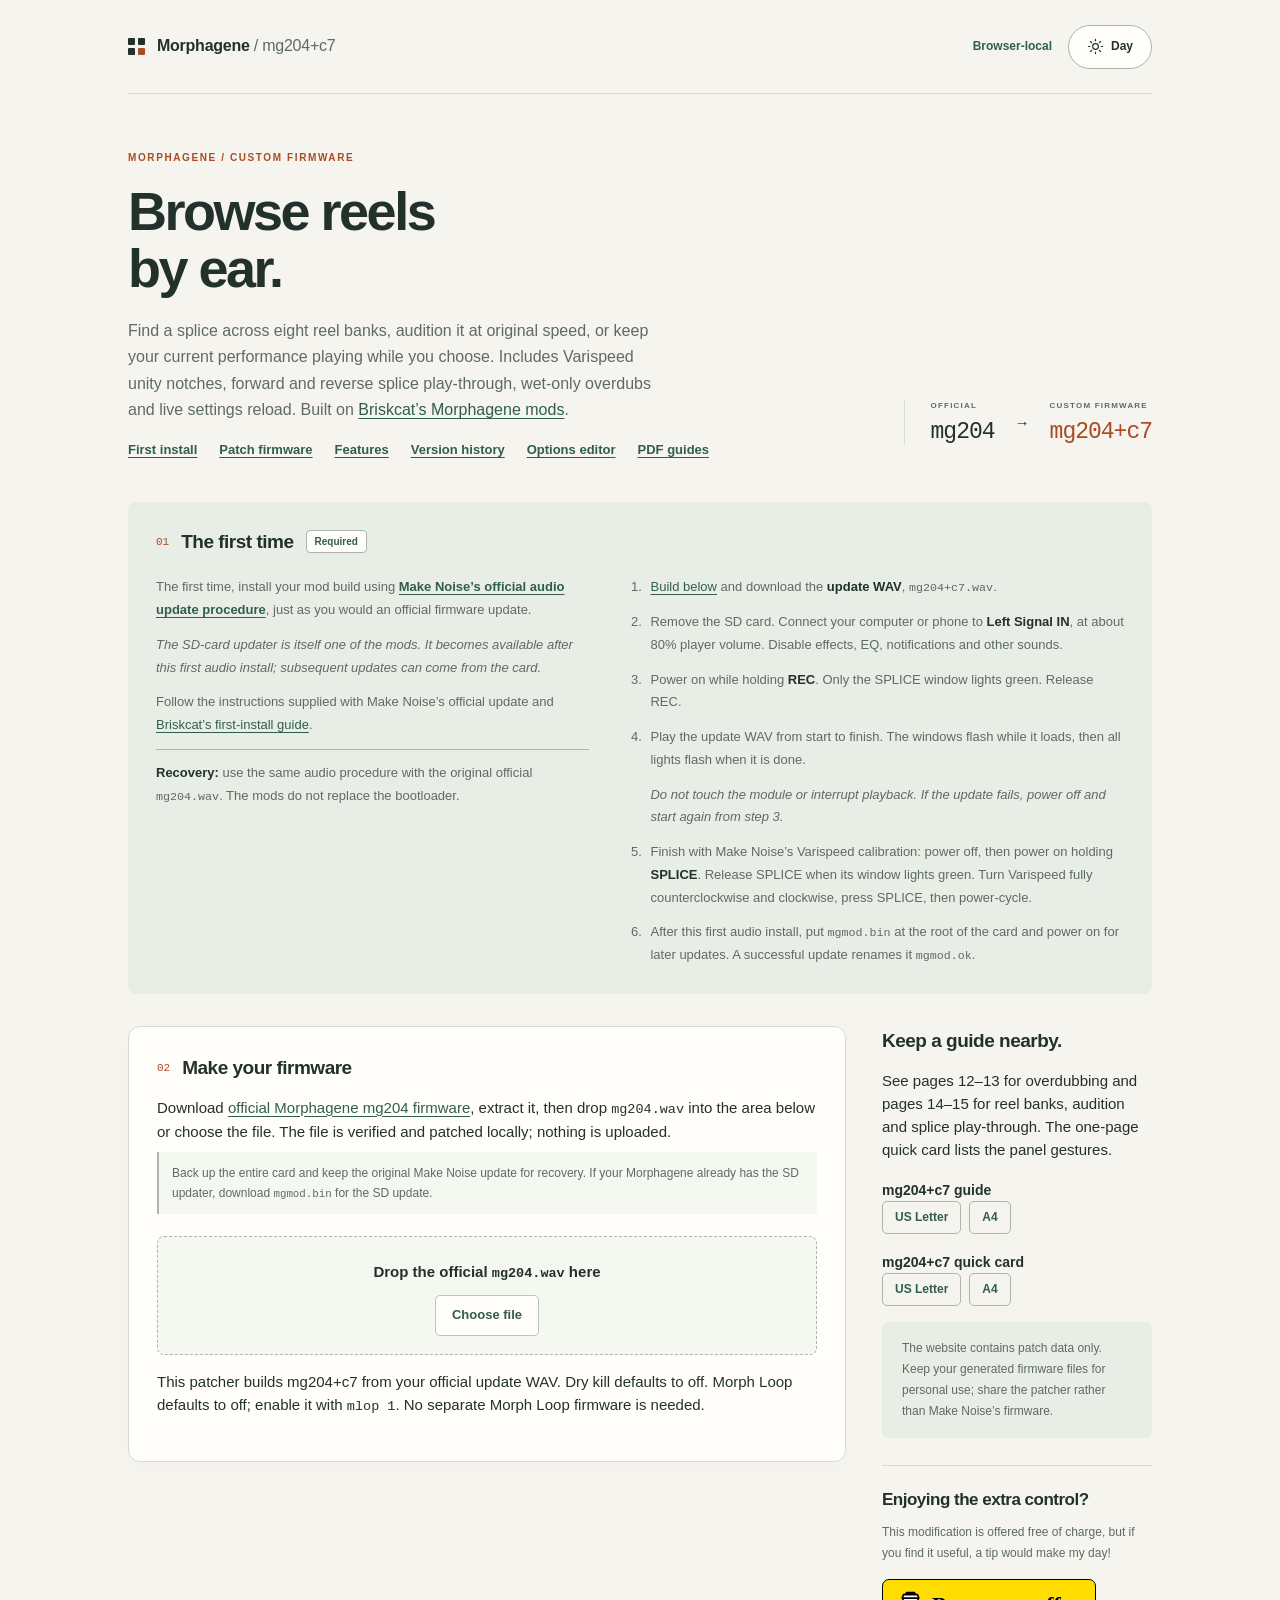
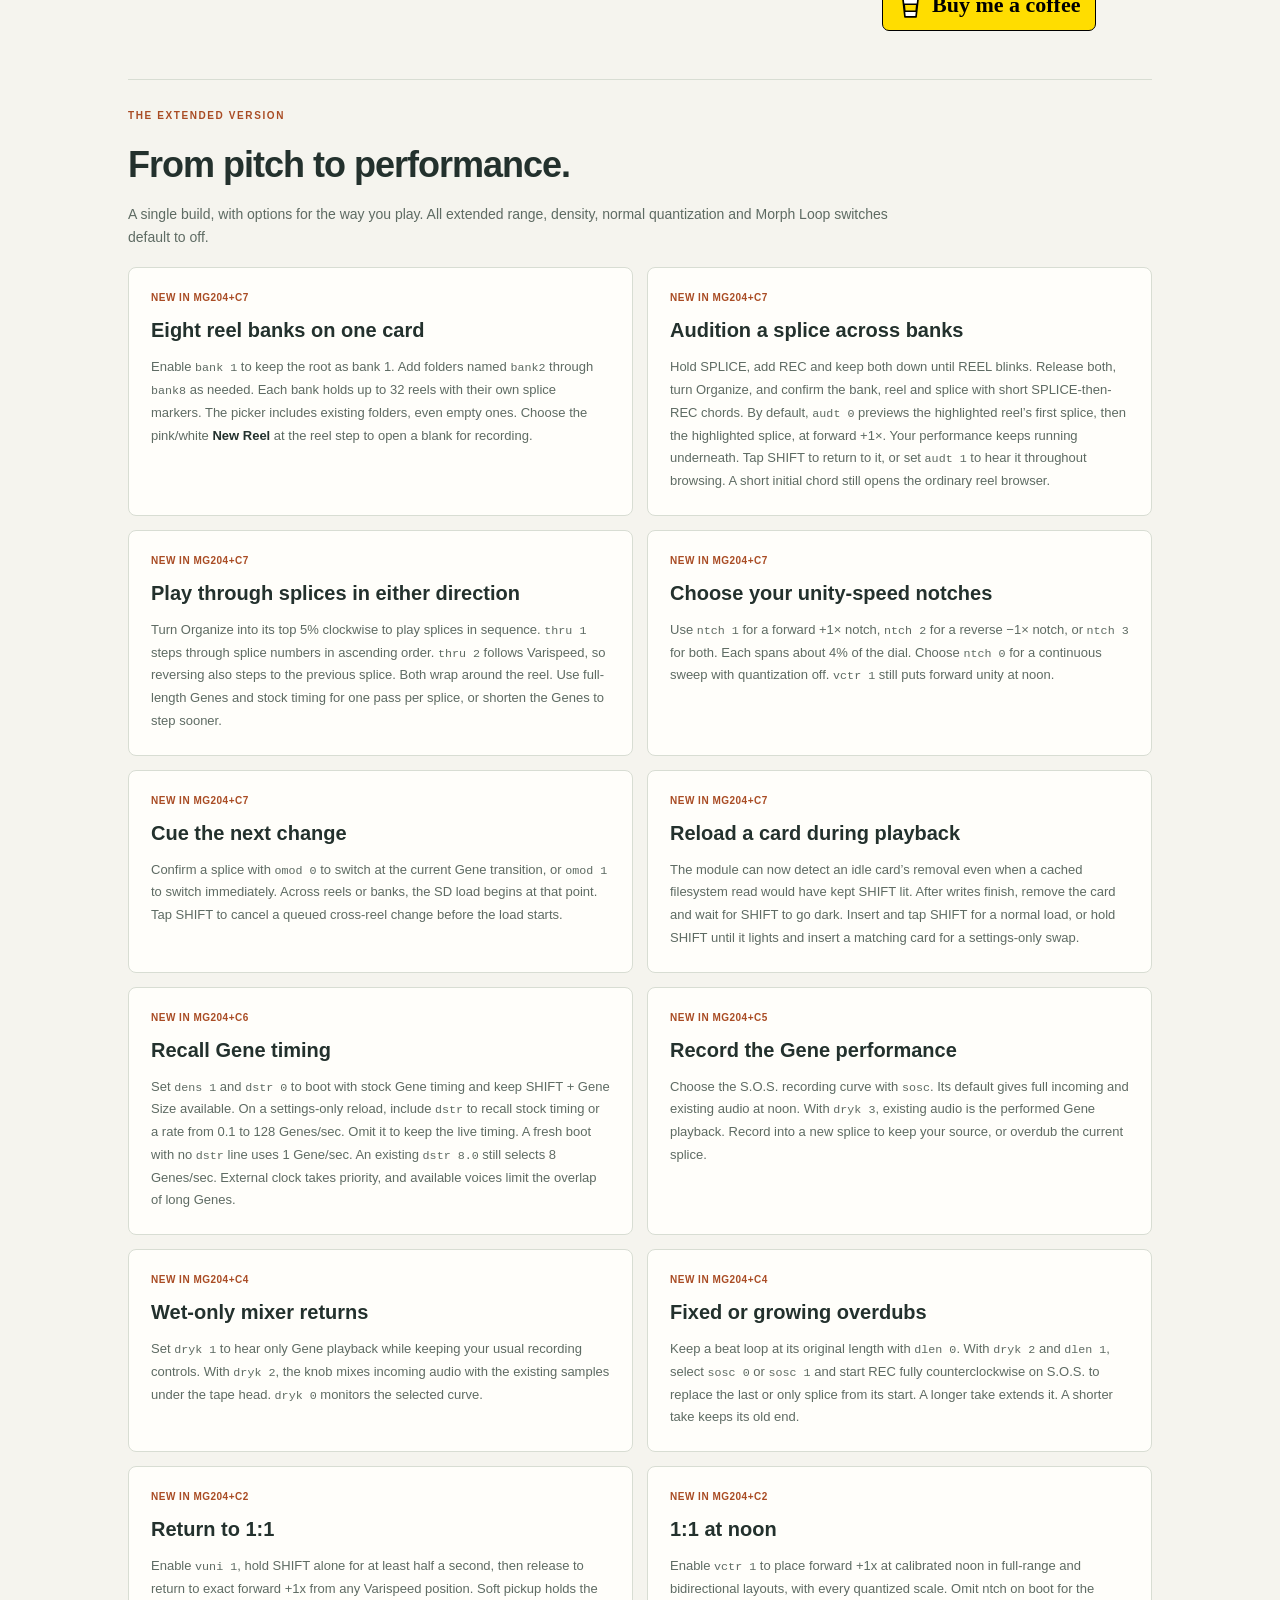
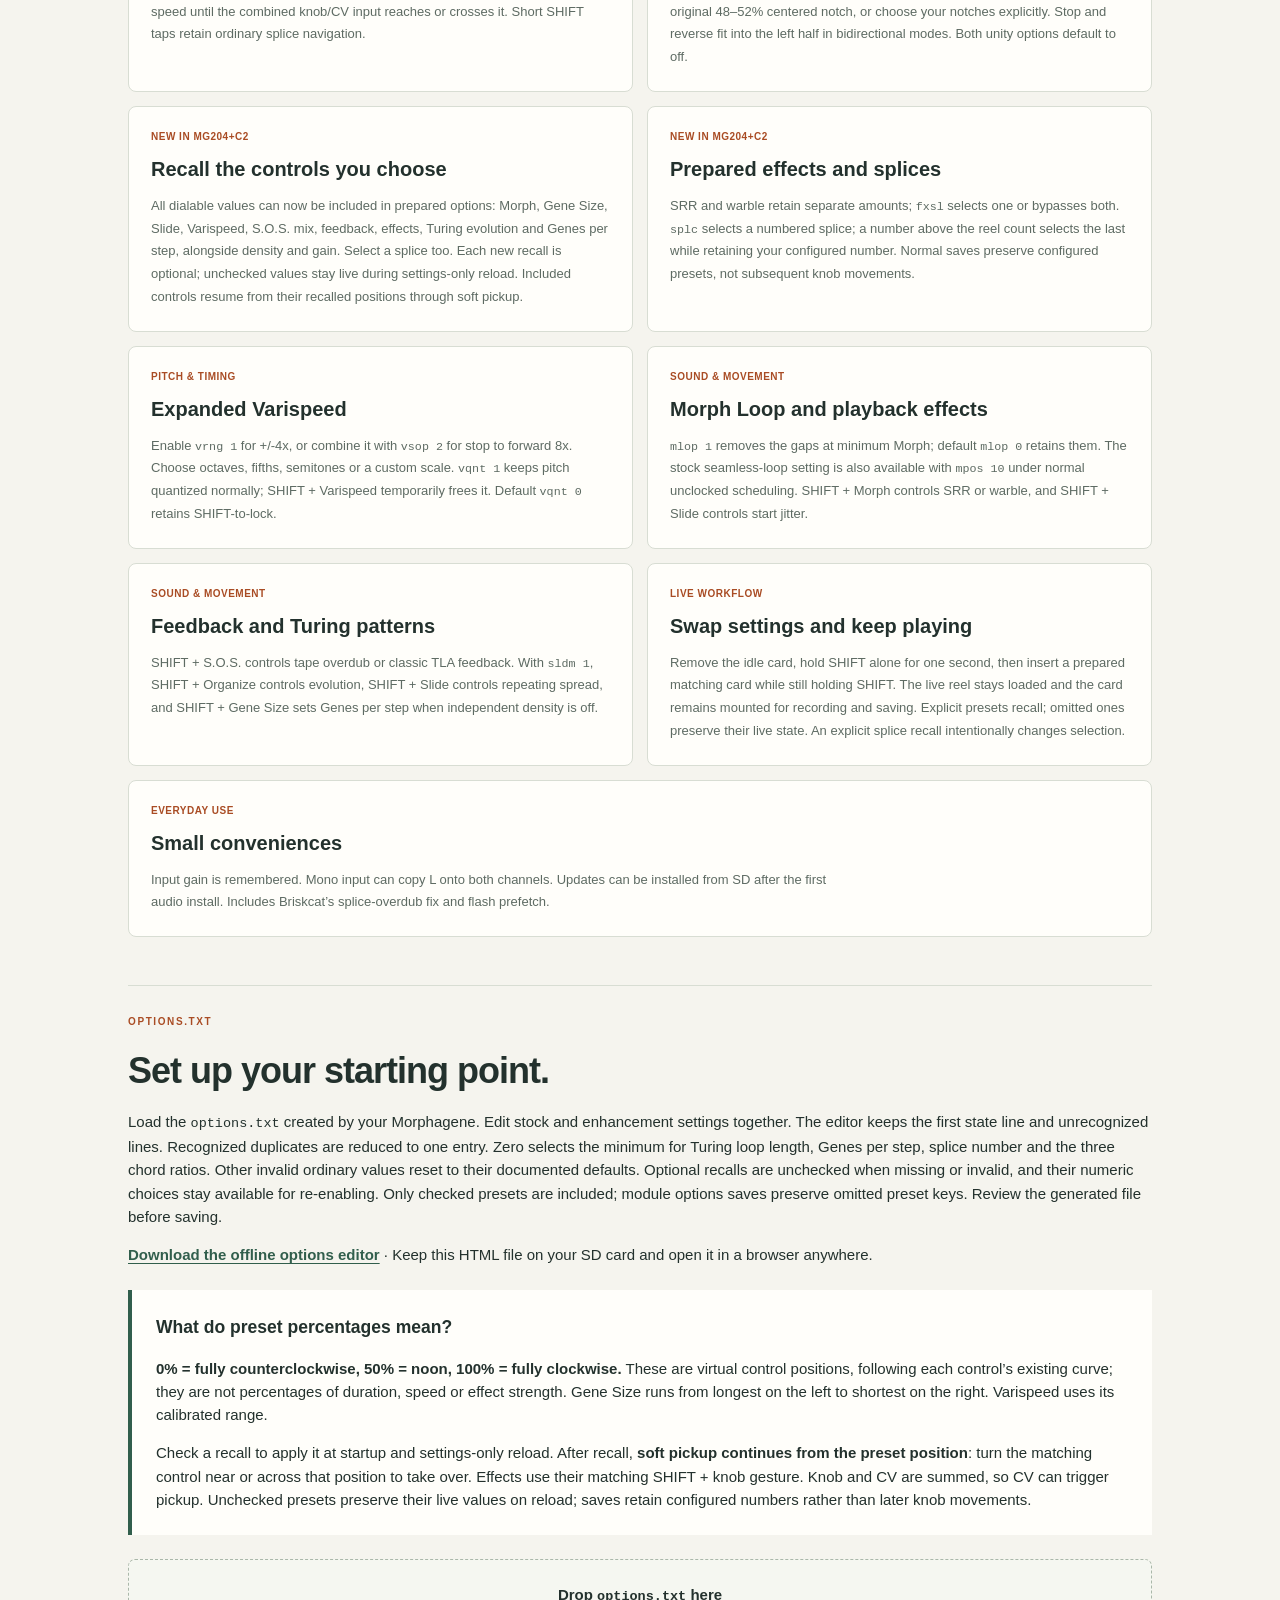
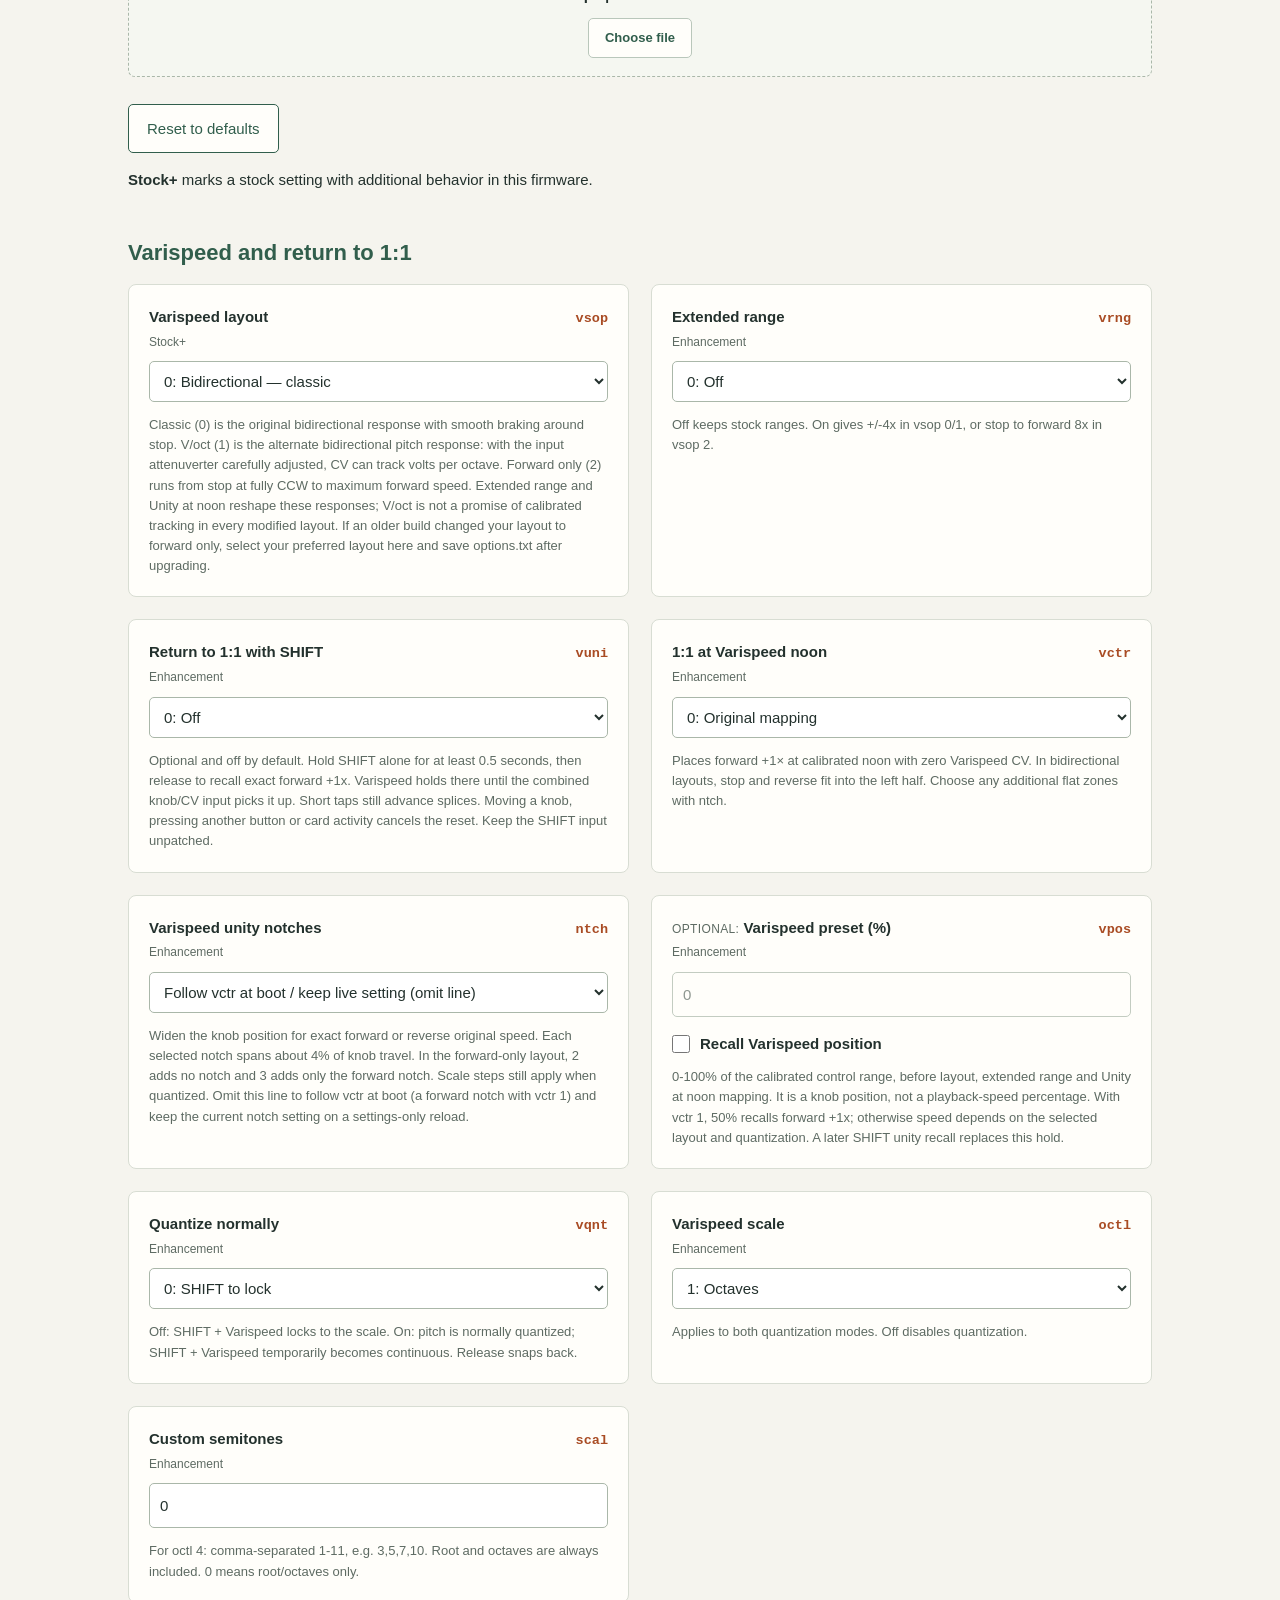
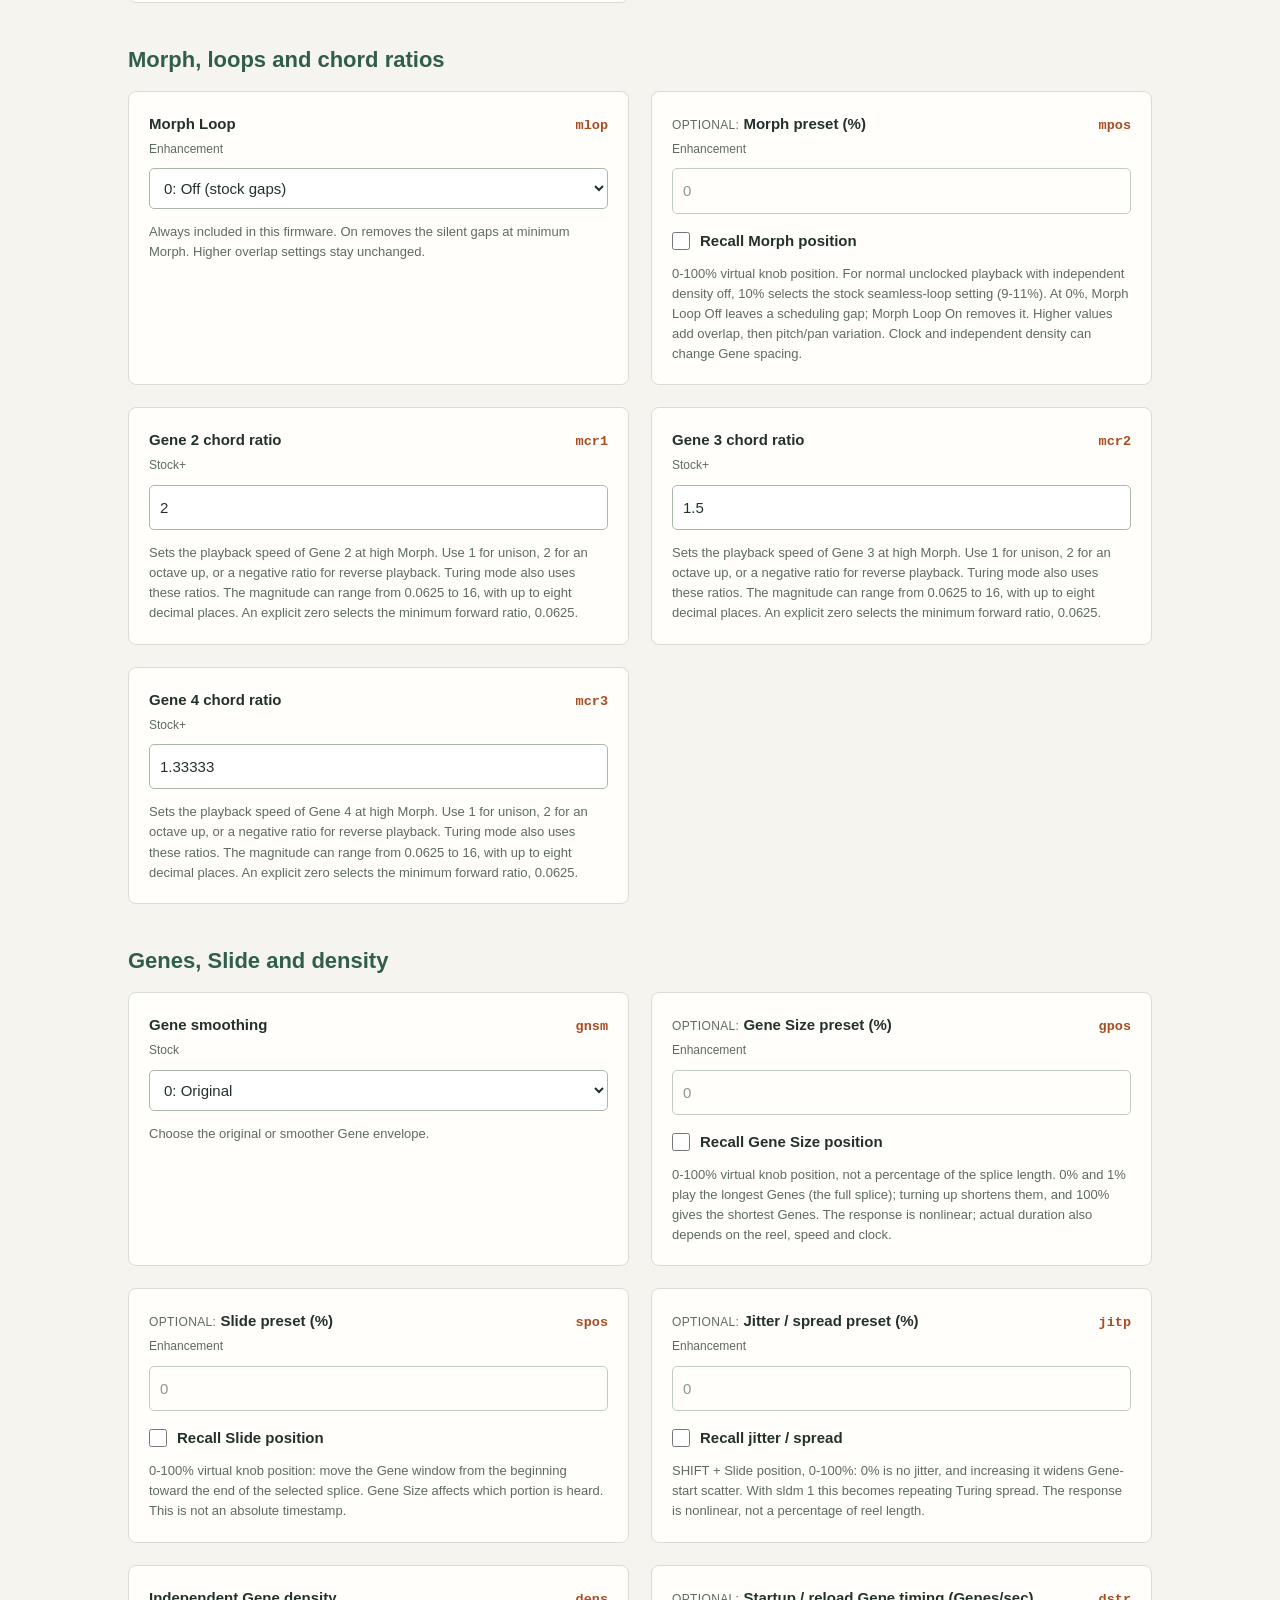
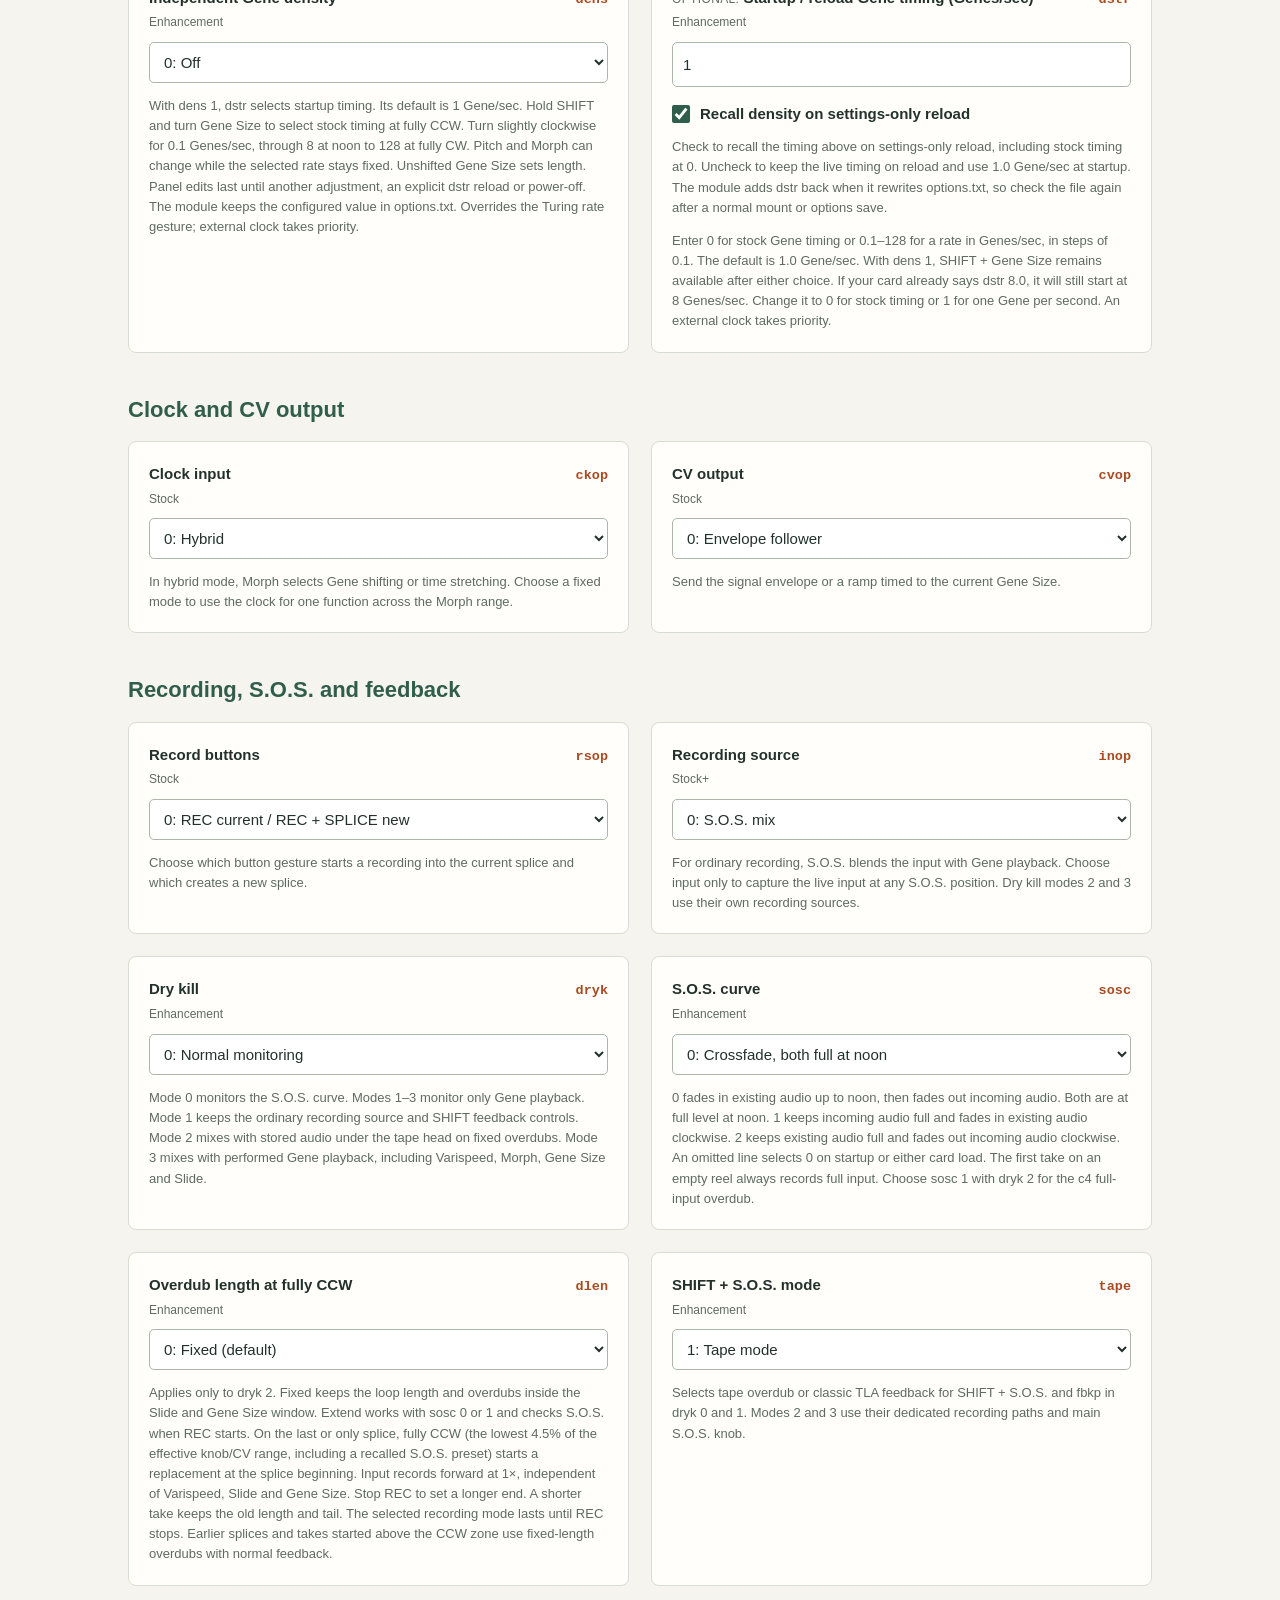
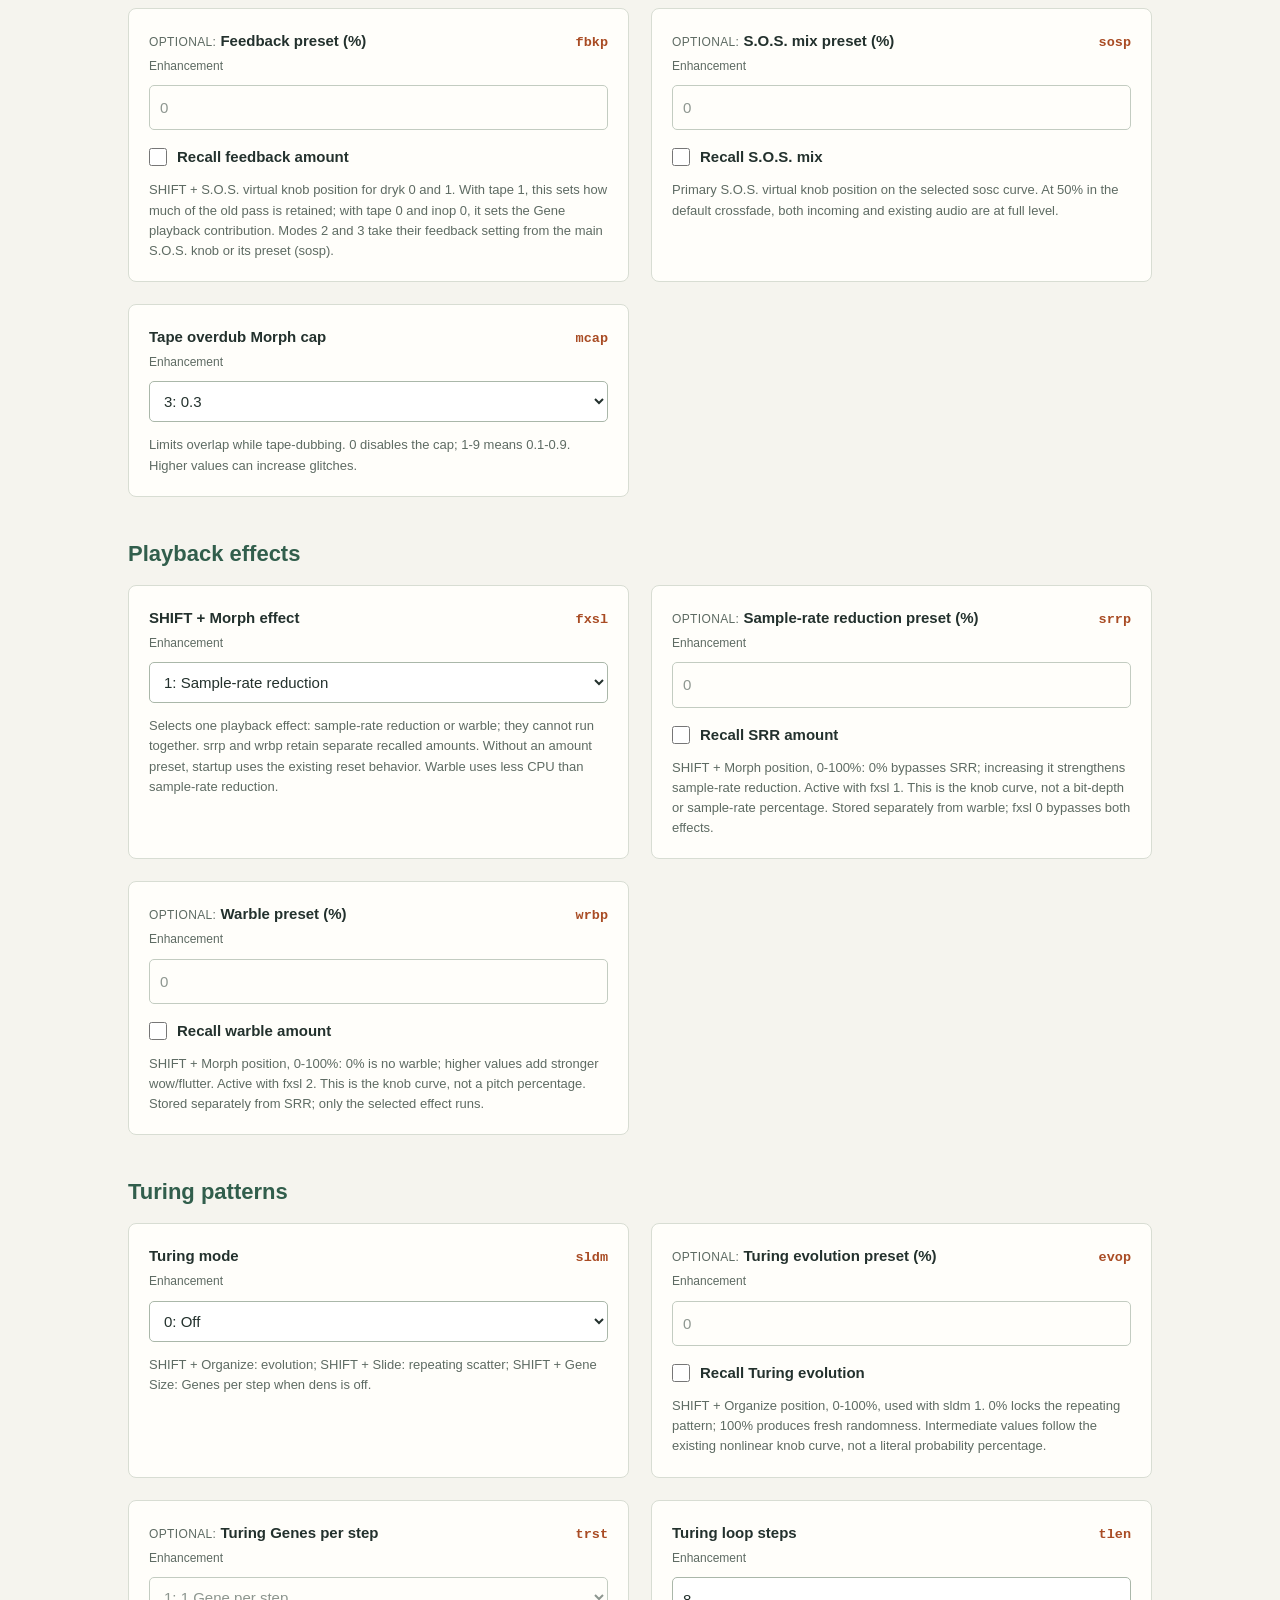
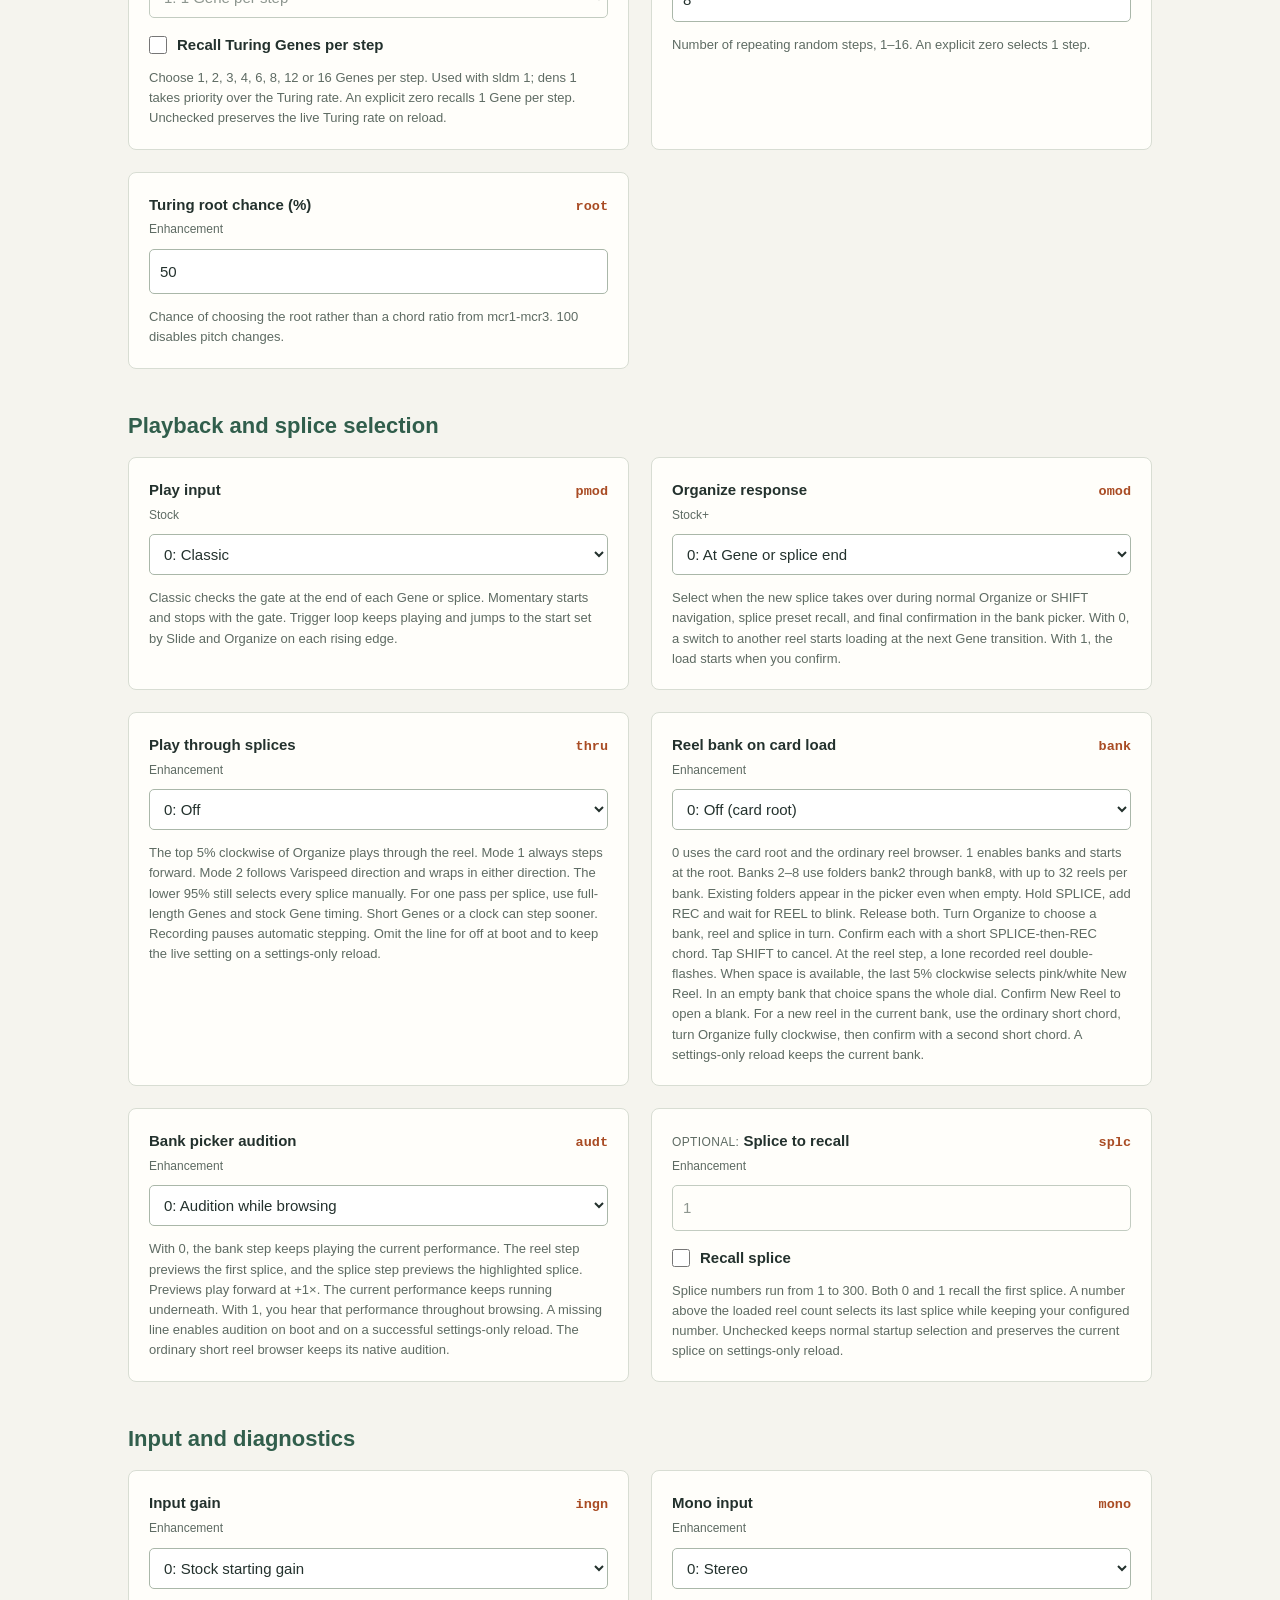
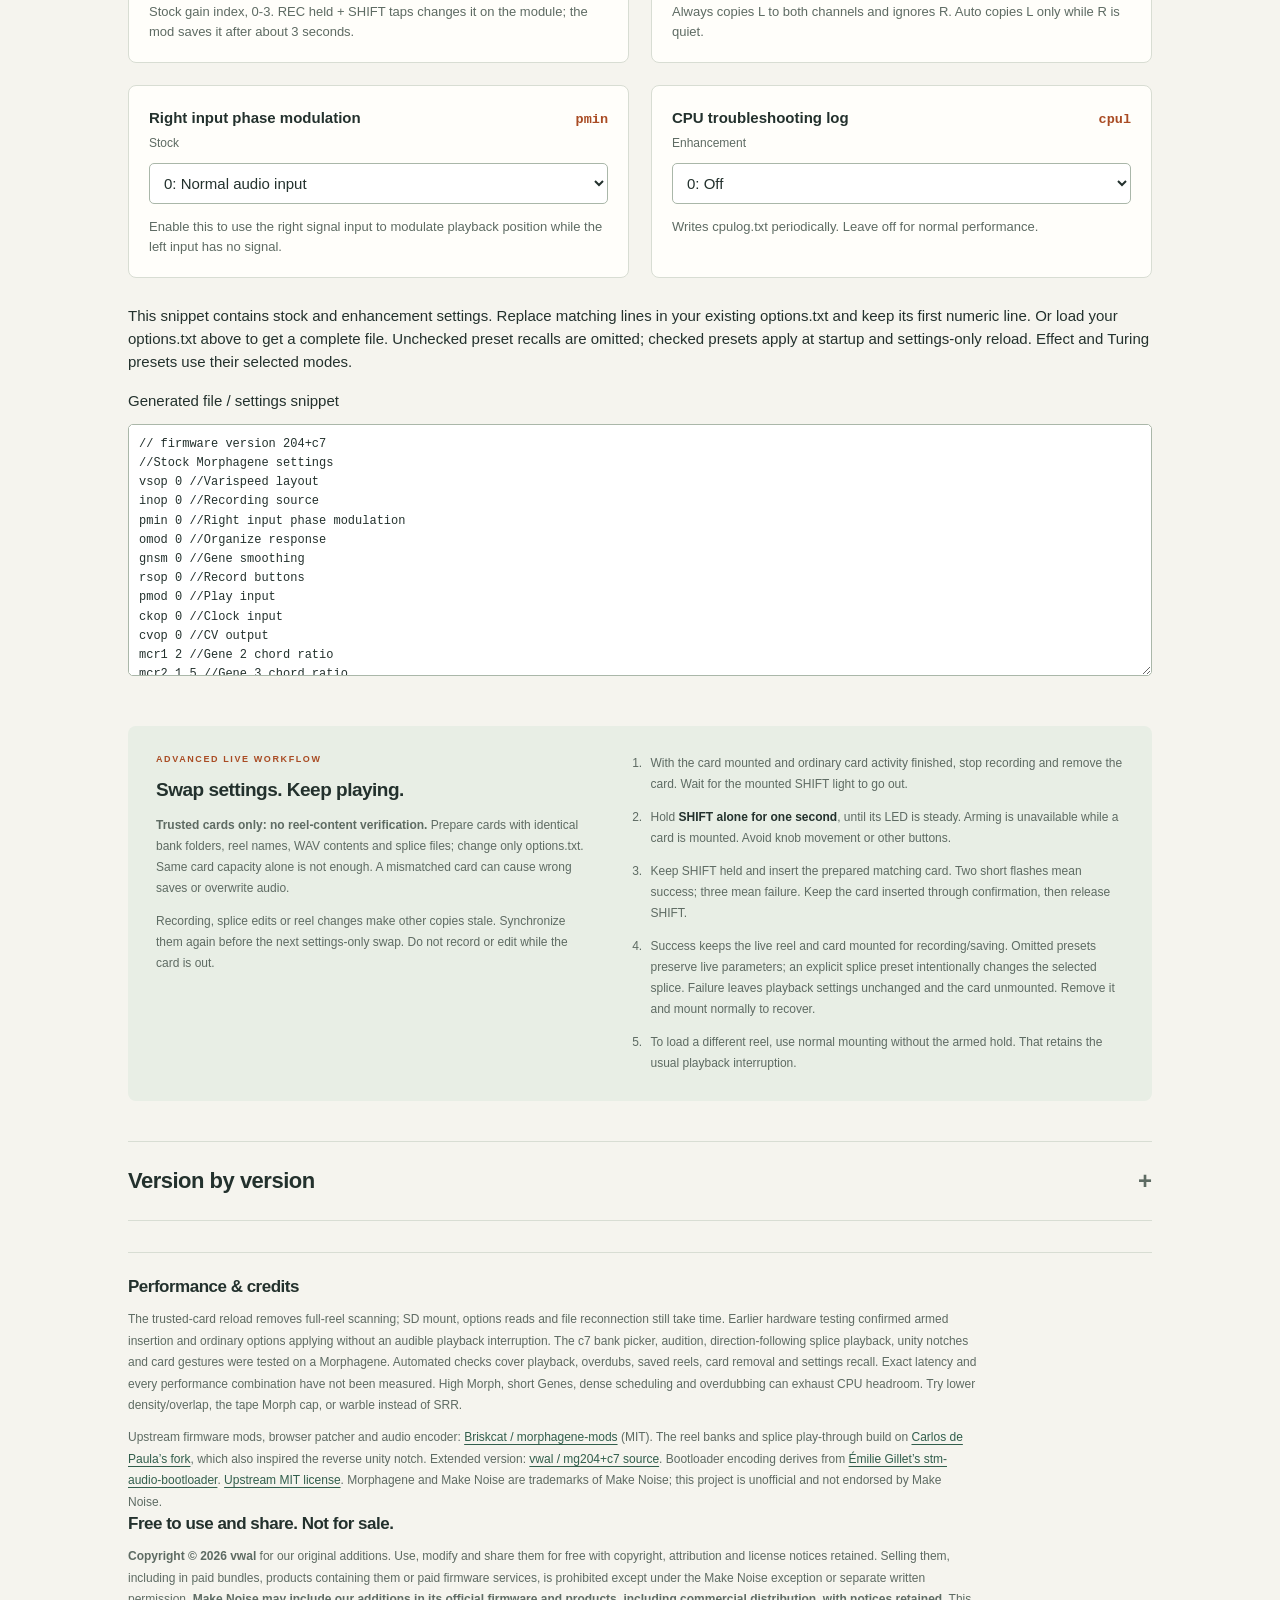
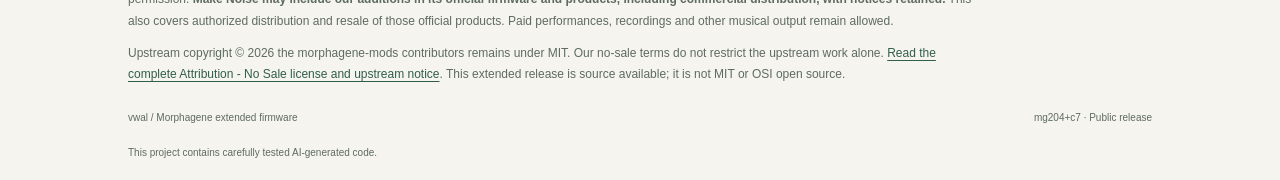
==== commit 7b025e63: "Release mg204+c7 with reel banks, splice audition and play-through" ====
--- a/web/index.html
+++ b/web/index.html
@@ -1,16 +1,16 @@
 <!doctype html>
 <html lang="en"><head><meta charset="utf-8"><meta name="viewport" content="width=device-width, initial-scale=1">
-<meta name="description" content="Morphagene mg204+c6 firmware patcher and offline options editor.">
+<meta name="description" content="Morphagene mg204+c7 firmware patcher and offline options editor.">
 <meta name="referrer" content="no-referrer"><meta http-equiv="Content-Security-Policy" content="default-src 'none'; script-src 'self'; style-src 'self'; img-src 'self' data:; connect-src 'none'; object-src 'none'; base-uri 'none'; form-action 'none'">
-<title>Morphagene mg204+c6 / firmware patcher</title><script src="theme.js"></script><link rel="stylesheet" href="styles.css"><script defer src="remixes.js"></script><script defer src="page.js"></script><script defer src="options.js"></script><script defer src="app.js"></script></head>
+<title>Morphagene mg204+c7 / firmware patcher</title><script src="theme.js"></script><link rel="stylesheet" href="styles.css"><script defer src="remixes.js"></script><script defer src="page.js"></script><script defer src="options.js"></script><script defer src="app.js"></script></head>
 <body><a class="skip-link" href="#patcher">Skip to patcher</a><div class="page-shell">
-<header class="site-header"><a class="brand" href="./"><span class="brand-mark" aria-hidden="true"><i></i><i></i><i></i><i></i></span><span>Morphagene <span class="brand-subtitle">/ mg204+c6</span></span></a><div class="header-actions"><span class="local-badge">Browser-local</span><button class="theme-toggle" id="theme-toggle" type="button" role="switch" aria-label="Night mode" aria-checked="false" title="Switch to night mode" hidden><svg class="theme-sun" viewBox="0 0 24 24" fill="none" stroke="currentColor" stroke-width="1.7" stroke-linecap="round" aria-hidden="true" focusable="false"><circle cx="12" cy="12" r="4"/><path d="M12 2v2m0 16v2M2 12h2m16 0h2M5 5l1.5 1.5m11 11L19 19M5 19l1.5-1.5m11-11L19 5"/></svg><svg class="theme-moon" viewBox="0 0 24 24" fill="none" stroke="currentColor" stroke-width="1.7" stroke-linecap="round" stroke-linejoin="round" aria-hidden="true" focusable="false"><path d="M20.7 13.2A8.8 8.8 0 0 1 10.8 3.3a8.8 8.8 0 1 0 9.9 9.9Z"/></svg><span id="theme-label">Day</span></button></div></header>
-<main><section class="intro"><p class="eyebrow">MORPHAGENE / CUSTOM FIRMWARE</p><h1>Gene timing<br>at startup.</h1><p class="intro-copy">Start with stock Gene timing and bring in overlapping Genes when you want them. Includes expanded Varispeed, switchable Morph Loop, wet-only overdubs and live settings reload. Built on <a href="https://briskcat.github.io/morphagene-mods/">Briskcat’s Morphagene mods</a>.</p><nav class="intro-links" aria-label="On this page"><a href="#installation">First install</a><a href="#patcher">Patch firmware</a><a href="#features">Features</a><a href="#options">Options editor</a><a href="#guides">PDF guides</a></nav><div class="version-path"><span><small>OFFICIAL</small><strong>mg204</strong></span><span aria-hidden="true">→</span><span><small>CUSTOM FIRMWARE</small><strong>mg204+c6</strong></span></div></section>
+<header class="site-header"><a class="brand" href="./"><span class="brand-mark" aria-hidden="true"><i></i><i></i><i></i><i></i></span><span>Morphagene <span class="brand-subtitle">/ mg204+c7</span></span></a><div class="header-actions"><span class="local-badge">Browser-local</span><button class="theme-toggle" id="theme-toggle" type="button" role="switch" aria-label="Night mode" aria-checked="false" title="Switch to night mode" hidden><svg class="theme-sun" viewBox="0 0 24 24" fill="none" stroke="currentColor" stroke-width="1.7" stroke-linecap="round" aria-hidden="true" focusable="false"><circle cx="12" cy="12" r="4"/><path d="M12 2v2m0 16v2M2 12h2m16 0h2M5 5l1.5 1.5m11 11L19 19M5 19l1.5-1.5m11-11L19 5"/></svg><svg class="theme-moon" viewBox="0 0 24 24" fill="none" stroke="currentColor" stroke-width="1.7" stroke-linecap="round" stroke-linejoin="round" aria-hidden="true" focusable="false"><path d="M20.7 13.2A8.8 8.8 0 0 1 10.8 3.3a8.8 8.8 0 1 0 9.9 9.9Z"/></svg><span id="theme-label">Day</span></button></div></header>
+<main><section class="intro"><p class="eyebrow">MORPHAGENE / CUSTOM FIRMWARE</p><h1>Browse reels<br>by ear.</h1><p class="intro-copy">Find a splice across eight reel banks, audition it at original speed, or keep your current performance playing while you choose. Includes Varispeed unity notches, forward and reverse splice play-through, wet-only overdubs and live settings reload. Built on <a href="https://briskcat.github.io/morphagene-mods/">Briskcat’s Morphagene mods</a>.</p><nav class="intro-links" aria-label="On this page"><a href="#installation">First install</a><a href="#patcher">Patch firmware</a><a href="#features">Features</a><a href="#versions">Version history</a><a href="#options">Options editor</a><a href="#guides">PDF guides</a></nav><div class="version-path"><span><small>OFFICIAL</small><strong>mg204</strong></span><span aria-hidden="true">→</span><span><small>CUSTOM FIRMWARE</small><strong>mg204+c7</strong></span></div></section>
 <section class="installation-note first-install" id="installation" aria-labelledby="first-install-title">
 <div class="card-heading first-install-heading"><span class="section-number">01</span><h2 id="first-install-title">The first time</h2><span class="install-required">Required</span></div>
 <div class="first-install-copy"><p>The first time, install your mod build using <strong><a href="https://www.makenoisemusic.com/modules/morphagene/">Make Noise’s official audio update procedure</a></strong>, just as you would an official firmware update.</p><p><em>The SD-card updater is itself one of the mods. It becomes available after this first audio install; subsequent updates can come from the card.</em></p><p>Follow the instructions supplied with Make Noise’s official update and <a href="https://briskcat.github.io/morphagene-mods/#first-time">Briskcat’s first-install guide</a>.</p><p class="filename-note"><strong>Recovery:</strong> use the same audio procedure with the original official <code>mg204.wav</code>. The mods do not replace the bootloader.</p></div>
 <ol class="install-steps">
-<li><a href="#patcher">Build below</a> and download the <strong>update WAV</strong>, <code>mg204+c6.wav</code>.</li>
+<li><a href="#patcher">Build below</a> and download the <strong>update WAV</strong>, <code>mg204+c7.wav</code>.</li>
 <li>Remove the SD card. Connect your computer or phone to <strong>Left Signal IN</strong>, at about 80% player volume. Disable effects, EQ, notifications and other sounds.</li>
 <li>Power on while holding <strong>REC</strong>. Only the SPLICE window lights green. Release REC.</li>
 <li>Play the update WAV from start to finish. The windows flash while it loads, then all lights flash when it is done.<p class="install-aside"><em>Do not touch the module or interrupt playback. If the update fails, power off and start again from step 3.</em></p></li>
@@ -21,8 +21,8 @@
   <strong>Drop the official <code>mg204.wav</code> here</strong>
   <span class="choose-button">Choose file</span>
   <input id="firmware" class="visually-hidden" type="file" accept=".wav,audio/wav">
-</label><p id="firmware-status" role="status" aria-live="polite"></p><select id="remix" aria-label="Firmware build" hidden></select><p id="remix-description" hidden></p><ul id="remix-modules" hidden></ul><div id="build-buttons" hidden><button id="build-wav" class="primary-button">Download update WAV</button><button id="build-card" class="secondary-button">Download mgmod.bin</button></div><p id="build-status" role="status" aria-live="polite"></p><p class="small-copy">This patcher builds mg204+c6 from your official update WAV. Dry kill defaults to off. Morph Loop defaults to off; enable it with <code>mlop 1</code>. No separate Morph Loop firmware is needed.</p><noscript><p>Enable JavaScript to patch firmware and edit options. The guides remain available below.</p></noscript></section>
-<aside class="sidebar" id="guides"><h2>Keep a guide nearby.</h2><p>For mixer sends and looping, see pages 12–13 of the guide. The one-page quick card lists recording modes and panel gestures.</p><div class="paper-choices"><h3>mg204+c6 guide</h3><div><a href="morphagene-manual-letter.pdf">US Letter</a><a href="morphagene-manual-a4.pdf">A4</a></div></div><div class="paper-choices"><h3>mg204+c6 quick card</h3><div><a href="morphagene-quick-card-letter.pdf">US Letter</a><a href="morphagene-quick-card-a4.pdf">A4</a></div></div><p class="playback-note">The website contains patch data only. Keep your generated firmware files for personal use; share the patcher rather than Make Noise’s firmware.</p>
+</label><p id="firmware-status" role="status" aria-live="polite"></p><select id="remix" aria-label="Firmware build" hidden></select><p id="remix-description" hidden></p><ul id="remix-modules" hidden></ul><div id="build-buttons" hidden><button id="build-wav" class="primary-button">Download update WAV</button><button id="build-card" class="secondary-button">Download mgmod.bin</button></div><p id="build-status" role="status" aria-live="polite"></p><p class="small-copy">This patcher builds mg204+c7 from your official update WAV. Dry kill defaults to off. Morph Loop defaults to off; enable it with <code>mlop 1</code>. No separate Morph Loop firmware is needed.</p><noscript><p>Enable JavaScript to patch firmware and edit options. The guides remain available below.</p></noscript></section>
+<aside class="sidebar" id="guides"><h2>Keep a guide nearby.</h2><p>See pages 12–13 for overdubbing and pages 14–15 for reel banks, audition and splice play-through. The one-page quick card lists the panel gestures.</p><div class="paper-choices"><h3>mg204+c7 guide</h3><div><a href="morphagene-manual-letter.pdf">US Letter</a><a href="morphagene-manual-a4.pdf">A4</a></div></div><div class="paper-choices"><h3>mg204+c7 quick card</h3><div><a href="morphagene-quick-card-letter.pdf">US Letter</a><a href="morphagene-quick-card-a4.pdf">A4</a></div></div><p class="playback-note">The website contains patch data only. Keep your generated firmware files for personal use; share the patcher rather than Make Noise’s firmware.</p>
 <section class="support-note" aria-labelledby="support-title">
             <h2 id="support-title">Enjoying the extra control?</h2>
             <p>This modification is offered free of charge, but if you find it useful, a tip would make my day!</p>
@@ -37,7 +37,7 @@
             </a>
           </section>
 </aside></div>
-<section class="feature-catalog" id="features"><p class="eyebrow">THE EXTENDED VERSION</p><h2>From pitch to performance.</h2><p class="catalog-intro">A single build, with options for the way you play. All extended range, density, normal quantization and Morph Loop switches default to off.</p><div class="feature-grid"><article><p class="control-path">New in mg204+c6</p><h3>Recall Gene timing</h3><p>Set <code>dens 1</code> and <code>dstr 0</code> to boot with stock Gene timing and keep SHIFT + Gene Size available. On a settings-only reload, include <code>dstr</code> to recall stock timing or a rate from 0.1 to 128 Genes/sec. Omit it to keep the live timing. A fresh boot with no <code>dstr</code> line uses 1 Gene/sec. An existing <code>dstr 8.0</code> still selects 8 Genes/sec. External clock takes priority, and available voices limit the overlap of long Genes.</p></article><article><p class="control-path">New in mg204+c5</p><h3>Record the Gene performance</h3><p>Choose the S.O.S. recording curve with <code>sosc</code>. Its default gives full incoming and existing audio at noon. With <code>dryk 3</code>, existing audio is the performed Gene playback. Record into a new splice to keep your source, or overdub the current splice.</p></article><article><p class="control-path">New in mg204+c4</p><h3>Wet-only mixer returns</h3><p>Set <code>dryk 1</code> to hear only Gene playback while keeping your usual recording controls. With <code>dryk 2</code>, the knob mixes incoming audio with the existing samples under the tape head. <code>dryk 0</code> monitors the selected curve.</p></article><article><p class="control-path">New in mg204+c4</p><h3>Fixed or growing overdubs</h3><p>Keep a beat loop at its original length with <code>dlen 0</code>. With <code>dryk 2</code> and <code>dlen 1</code>, select <code>sosc 0</code> or <code>sosc 1</code> and start REC fully counterclockwise on S.O.S. to replace the last or only splice from its start. A longer take extends it. A shorter take keeps its old end.</p></article><article><p class="control-path">New in mg204+c2</p><h3>Return to 1:1</h3><p>Enable <code>vuni 1</code>, hold SHIFT alone for at least half a second, then release to return to exact forward +1x from any Varispeed position. Soft pickup holds the speed until the combined knob/CV input reaches or crosses it. Short SHIFT taps retain ordinary splice navigation.</p></article><article><p class="control-path">New in mg204+c2</p><h3>1:1 at noon</h3><p>Enable <code>vctr 1</code> to place forward +1x at calibrated noon in full-range and bidirectional layouts, with every quantized scale. The 48-52% notch makes it easy to find in continuous mode too. Stop and reverse fit into the left half in bidirectional modes. Both unity options default to off.</p></article><article><p class="control-path">New in mg204+c2</p><h3>Recall the controls you choose</h3><p>All dialable values can now be included in prepared options: Morph, Gene Size, Slide, Varispeed, S.O.S. mix, feedback, effects, Turing evolution and Genes per step, alongside density and gain. Select a splice too. Each new recall is optional; unchecked values stay live during settings-only reload. Included controls resume from their recalled positions through soft pickup.</p></article><article><p class="control-path">New in mg204+c2</p><h3>Prepared effects and splices</h3><p>SRR and warble retain separate amounts; <code>fxsl</code> selects one or bypasses both. <code>splc</code> selects a numbered splice; a number above the reel count selects the last while retaining your configured number. Normal saves preserve configured presets, not subsequent knob movements.</p></article><article><p class="control-path">Pitch & timing</p><h3>Expanded Varispeed</h3><p>Enable <code>vrng 1</code> for +/-4x, or combine it with <code>vsop 2</code> for stop to forward 8x. Choose octaves, fifths, semitones or a custom scale. <code>vqnt 1</code> keeps pitch quantized normally; SHIFT + Varispeed temporarily frees it. Default <code>vqnt 0</code> retains SHIFT-to-lock.</p></article><article><p class="control-path">Sound & movement</p><h3>Morph Loop and playback effects</h3><p><code>mlop 1</code> removes the gaps at minimum Morph; default <code>mlop 0</code> retains them. The stock seamless-loop setting is also available with <code>mpos 10</code> under normal unclocked scheduling. SHIFT + Morph controls SRR or warble, and SHIFT + Slide controls start jitter.</p></article><article><p class="control-path">Sound & movement</p><h3>Feedback and Turing patterns</h3><p>SHIFT + S.O.S. controls tape overdub or classic TLA feedback. With <code>sldm 1</code>, SHIFT + Organize controls evolution, SHIFT + Slide controls repeating spread, and SHIFT + Gene Size sets Genes per step when independent density is off.</p></article><article><p class="control-path">Live workflow</p><h3>Swap settings and keep playing</h3><p>Remove the idle card, hold SHIFT alone for one second, then insert a prepared matching card while still holding SHIFT. The live reel stays loaded and the card remains mounted for recording and saving. Explicit presets recall; omitted ones preserve their live state. An explicit splice recall intentionally changes selection.</p></article><article><p class="control-path">Everyday use</p><h3>Small conveniences</h3><p>Input gain is remembered. Mono input can copy L onto both channels. Updates can be installed from SD after the first audio install. Includes Briskcat’s splice-overdub fix and flash prefetch.</p></article></div></section>
+<section class="feature-catalog" id="features"><p class="eyebrow">THE EXTENDED VERSION</p><h2>From pitch to performance.</h2><p class="catalog-intro">A single build, with options for the way you play. All extended range, density, normal quantization and Morph Loop switches default to off.</p><div class="feature-grid"><article><p class="control-path">New in mg204+c7</p><h3>Eight reel banks on one card</h3><p>Enable <code>bank 1</code> to keep the root as bank 1. Add folders named <code>bank2</code> through <code>bank8</code> as needed. Each bank holds up to 32 reels with their own splice markers. The picker includes existing folders, even empty ones. Choose the pink/white <strong>New Reel</strong> at the reel step to open a blank for recording.</p></article><article><p class="control-path">New in mg204+c7</p><h3>Audition a splice across banks</h3><p>Hold SPLICE, add REC and keep both down until REEL blinks. Release both, turn Organize, and confirm the bank, reel and splice with short SPLICE-then-REC chords. By default, <code>audt 0</code> previews the highlighted reel’s first splice, then the highlighted splice, at forward +1×. Your performance keeps running underneath. Tap SHIFT to return to it, or set <code>audt 1</code> to hear it throughout browsing. A short initial chord still opens the ordinary reel browser.</p></article><article><p class="control-path">New in mg204+c7</p><h3>Play through splices in either direction</h3><p>Turn Organize into its top 5% clockwise to play splices in sequence. <code>thru 1</code> steps through splice numbers in ascending order. <code>thru 2</code> follows Varispeed, so reversing also steps to the previous splice. Both wrap around the reel. Use full-length Genes and stock timing for one pass per splice, or shorten the Genes to step sooner.</p></article><article><p class="control-path">New in mg204+c7</p><h3>Choose your unity-speed notches</h3><p>Use <code>ntch 1</code> for a forward +1× notch, <code>ntch 2</code> for a reverse −1× notch, or <code>ntch 3</code> for both. Each spans about 4% of the dial. Choose <code>ntch 0</code> for a continuous sweep with quantization off. <code>vctr 1</code> still puts forward unity at noon.</p></article><article><p class="control-path">New in mg204+c7</p><h3>Cue the next change</h3><p>Confirm a splice with <code>omod 0</code> to switch at the current Gene transition, or <code>omod 1</code> to switch immediately. Across reels or banks, the SD load begins at that point. Tap SHIFT to cancel a queued cross-reel change before the load starts.</p></article><article><p class="control-path">New in mg204+c7</p><h3>Reload a card during playback</h3><p>The module can now detect an idle card’s removal even when a cached filesystem read would have kept SHIFT lit. After writes finish, remove the card and wait for SHIFT to go dark. Insert and tap SHIFT for a normal load, or hold SHIFT until it lights and insert a matching card for a settings-only swap.</p></article><article><p class="control-path">New in mg204+c6</p><h3>Recall Gene timing</h3><p>Set <code>dens 1</code> and <code>dstr 0</code> to boot with stock Gene timing and keep SHIFT + Gene Size available. On a settings-only reload, include <code>dstr</code> to recall stock timing or a rate from 0.1 to 128 Genes/sec. Omit it to keep the live timing. A fresh boot with no <code>dstr</code> line uses 1 Gene/sec. An existing <code>dstr 8.0</code> still selects 8 Genes/sec. External clock takes priority, and available voices limit the overlap of long Genes.</p></article><article><p class="control-path">New in mg204+c5</p><h3>Record the Gene performance</h3><p>Choose the S.O.S. recording curve with <code>sosc</code>. Its default gives full incoming and existing audio at noon. With <code>dryk 3</code>, existing audio is the performed Gene playback. Record into a new splice to keep your source, or overdub the current splice.</p></article><article><p class="control-path">New in mg204+c4</p><h3>Wet-only mixer returns</h3><p>Set <code>dryk 1</code> to hear only Gene playback while keeping your usual recording controls. With <code>dryk 2</code>, the knob mixes incoming audio with the existing samples under the tape head. <code>dryk 0</code> monitors the selected curve.</p></article><article><p class="control-path">New in mg204+c4</p><h3>Fixed or growing overdubs</h3><p>Keep a beat loop at its original length with <code>dlen 0</code>. With <code>dryk 2</code> and <code>dlen 1</code>, select <code>sosc 0</code> or <code>sosc 1</code> and start REC fully counterclockwise on S.O.S. to replace the last or only splice from its start. A longer take extends it. A shorter take keeps its old end.</p></article><article><p class="control-path">New in mg204+c2</p><h3>Return to 1:1</h3><p>Enable <code>vuni 1</code>, hold SHIFT alone for at least half a second, then release to return to exact forward +1x from any Varispeed position. Soft pickup holds the speed until the combined knob/CV input reaches or crosses it. Short SHIFT taps retain ordinary splice navigation.</p></article><article><p class="control-path">New in mg204+c2</p><h3>1:1 at noon</h3><p>Enable <code>vctr 1</code> to place forward +1x at calibrated noon in full-range and bidirectional layouts, with every quantized scale. Omit ntch on boot for the original 48–52% centered notch, or choose your notches explicitly. Stop and reverse fit into the left half in bidirectional modes. Both unity options default to off.</p></article><article><p class="control-path">New in mg204+c2</p><h3>Recall the controls you choose</h3><p>All dialable values can now be included in prepared options: Morph, Gene Size, Slide, Varispeed, S.O.S. mix, feedback, effects, Turing evolution and Genes per step, alongside density and gain. Select a splice too. Each new recall is optional; unchecked values stay live during settings-only reload. Included controls resume from their recalled positions through soft pickup.</p></article><article><p class="control-path">New in mg204+c2</p><h3>Prepared effects and splices</h3><p>SRR and warble retain separate amounts; <code>fxsl</code> selects one or bypasses both. <code>splc</code> selects a numbered splice; a number above the reel count selects the last while retaining your configured number. Normal saves preserve configured presets, not subsequent knob movements.</p></article><article><p class="control-path">Pitch & timing</p><h3>Expanded Varispeed</h3><p>Enable <code>vrng 1</code> for +/-4x, or combine it with <code>vsop 2</code> for stop to forward 8x. Choose octaves, fifths, semitones or a custom scale. <code>vqnt 1</code> keeps pitch quantized normally; SHIFT + Varispeed temporarily frees it. Default <code>vqnt 0</code> retains SHIFT-to-lock.</p></article><article><p class="control-path">Sound & movement</p><h3>Morph Loop and playback effects</h3><p><code>mlop 1</code> removes the gaps at minimum Morph; default <code>mlop 0</code> retains them. The stock seamless-loop setting is also available with <code>mpos 10</code> under normal unclocked scheduling. SHIFT + Morph controls SRR or warble, and SHIFT + Slide controls start jitter.</p></article><article><p class="control-path">Sound & movement</p><h3>Feedback and Turing patterns</h3><p>SHIFT + S.O.S. controls tape overdub or classic TLA feedback. With <code>sldm 1</code>, SHIFT + Organize controls evolution, SHIFT + Slide controls repeating spread, and SHIFT + Gene Size sets Genes per step when independent density is off.</p></article><article><p class="control-path">Live workflow</p><h3>Swap settings and keep playing</h3><p>Remove the idle card, hold SHIFT alone for one second, then insert a prepared matching card while still holding SHIFT. The live reel stays loaded and the card remains mounted for recording and saving. Explicit presets recall; omitted ones preserve their live state. An explicit splice recall intentionally changes selection.</p></article><article><p class="control-path">Everyday use</p><h3>Small conveniences</h3><p>Input gain is remembered. Mono input can copy L onto both channels. Updates can be installed from SD after the first audio install. Includes Briskcat’s splice-overdub fix and flash prefetch.</p></article></div></section>
 <section class="feature-catalog" id="options"><p class="eyebrow">OPTIONS.TXT</p><h2>Set up your starting point.</h2><p>Load the <code>options.txt</code> created by your Morphagene. Edit stock and enhancement settings together. The editor keeps the first state line and unrecognized lines. Recognized duplicates are reduced to one entry. Zero selects the minimum for Turing loop length, Genes per step, splice number and the three chord ratios. Other invalid ordinary values reset to their documented defaults. Optional recalls are unchecked when missing or invalid, and their numeric choices stay available for re-enabling. Only checked presets are included; module options saves preserve omitted preset keys. Review the generated file before saving.</p><p class="offline-download"><a href="morphagene-options-editor.html" download="morphagene-options-editor.html">Download the offline options editor</a> · Keep this HTML file on your SD card and open it in a browser anywhere.</p><div class="preset-explainer"><h3>What do preset percentages mean?</h3><p><strong>0% = fully counterclockwise, 50% = noon, 100% = fully clockwise.</strong> These are virtual control positions, following each control’s existing curve; they are not percentages of duration, speed or effect strength. Gene Size runs from longest on the left to shortest on the right. Varispeed uses its calibrated range.</p><p>Check a recall to apply it at startup and settings-only reload. After recall, <strong>soft pickup continues from the preset position</strong>: turn the matching control near or across that position to take over. Effects use their matching SHIFT + knob gesture. Knob and CV are summed, so CV can trigger pickup. Unchecked presets preserve their live values on reload; saves retain configured numbers rather than later knob movements.</p></div><label id="options-drop" class="file-zone file-drop" for="options-file">
   <strong>Drop <code>options.txt</code> here</strong>
   <span class="choose-button">Choose file</span>
@@ -49,8 +49,34 @@
   <h2 id="reset-title">Reset all editor settings?</h2>
   <p id="reset-description">Restore the stock settings and enhancement defaults. This clears knob and splice recalls and sets startup density to 1.0 Gene/sec. Your card changes only when you replace its options.txt.</p>
   <div class="reset-actions"><button type="button" id="reset-cancel" class="secondary-button" autofocus>Cancel</button><button type="button" id="reset-confirm" class="primary-button">Reset to defaults</button></div>
-</dialog><div class="options-grid"><h3 class="option-group" id="group-vsop">Varispeed and return to 1:1</h3><div class="option-field"><label class="option-header" for="opt-vsop"><span>Varispeed layout</span><code>vsop</code><small class="option-origin">Stock</small></label><select id="opt-vsop" aria-describedby="help-vsop"><option value="0" selected>0: Bidirectional — classic</option><option value="1">1: Bidirectional — V/oct</option><option value="2">2: Forward only</option></select><p id="help-vsop">Classic (0) is the original bidirectional response with smooth braking around stop. V/oct (1) is the alternate bidirectional pitch response: with the input attenuverter carefully adjusted, CV can track volts per octave. Forward only (2) runs from stop at fully CCW to maximum forward speed. Extended range and Unity at noon reshape these responses; V/oct is not a promise of calibrated tracking in every modified layout. If an older build changed your layout to forward only, select your preferred layout here and save options.txt after upgrading.</p></div><div class="option-field"><label class="option-header" for="opt-vrng"><span>Extended range</span><code>vrng</code><small class="option-origin">Enhancement</small></label><select id="opt-vrng" aria-describedby="help-vrng"><option value="0" selected>0: Off</option><option value="1">1: On</option></select><p id="help-vrng">Off keeps stock ranges. On gives +/-4x in vsop 0/1, or stop to forward 8x in vsop 2.</p></div><div class="option-field"><label class="option-header" for="opt-vuni"><span>Return to 1:1 with SHIFT</span><code>vuni</code><small class="option-origin">Enhancement</small></label><select id="opt-vuni" aria-describedby="help-vuni"><option value="0" selected>0: Off</option><option value="1">1: Hold / release recalls +1x</option></select><p id="help-vuni">Optional and off by default. Hold SHIFT alone for at least 0.5 seconds, then release to recall exact forward +1x. Varispeed holds there until the combined knob/CV input picks it up. Short taps still advance splices. Moving a knob, pressing another button or card activity cancels the reset. Keep the SHIFT input unpatched.</p></div><div class="option-field"><label class="option-header" for="opt-vctr"><span>1:1 at Varispeed noon</span><code>vctr</code><small class="option-origin">Enhancement</small></label><select id="opt-vctr" aria-describedby="help-vctr"><option value="0" selected>0: Original mapping</option><option value="1">1: +1x at noon with notch</option></select><p id="help-vctr">Optional and off by default. Places forward +1x at calibrated noon in every layout, range and scale, with an easy-to-find 48-52% notch. Bidirectional layouts fit stop and reverse into the left half. With this off, no extra flat zone is added to continuous Varispeed.</p></div><div class="option-field"><label class="option-header" for="opt-vpos"><span><span class="optional-marker">OPTIONAL:</span> Varispeed preset (%)</span><code>vpos</code><small class="option-origin">Enhancement</small></label><input id="opt-vpos" type="number" min="0" max="100" step="1" value="0" disabled aria-describedby="help-vpos"><label class="density-recall" for="recall-vpos"><input id="recall-vpos" type="checkbox" aria-describedby="help-vpos"><span>Recall Varispeed position</span></label><p id="help-vpos">0-100% of the calibrated control range, before layout, extended range and Unity at noon mapping. It is a knob position, not a playback-speed percentage. With vctr 1, 50% recalls forward +1x; otherwise speed depends on the selected layout and quantization. A later SHIFT unity recall replaces this hold.</p></div><div class="option-field"><label class="option-header" for="opt-vqnt"><span>Quantize normally</span><code>vqnt</code><small class="option-origin">Enhancement</small></label><select id="opt-vqnt" aria-describedby="help-vqnt"><option value="0" selected>0: SHIFT to lock</option><option value="1">1: Quantized normally</option></select><p id="help-vqnt">Off: SHIFT + Varispeed locks to the scale. On: pitch is normally quantized; SHIFT + Varispeed temporarily becomes continuous. Release snaps back.</p></div><div class="option-field"><label class="option-header" for="opt-octl"><span>Varispeed scale</span><code>octl</code><small class="option-origin">Enhancement</small></label><select id="opt-octl" aria-describedby="help-octl"><option value="0">0: Off</option><option value="1" selected>1: Octaves</option><option value="2">2: Octaves + fifths</option><option value="3">3: Semitones</option><option value="4">4: Custom scale</option></select><p id="help-octl">Applies to both quantization modes. Off disables quantization.</p></div><div class="option-field"><label class="option-header" for="opt-scal"><span>Custom semitones</span><code>scal</code><small class="option-origin">Enhancement</small></label><input id="opt-scal" type="text" value="0" aria-describedby="help-scal"><p id="help-scal">For octl 4: comma-separated 1-11, e.g. 3,5,7,10. Root and octaves are always included. 0 means root/octaves only.</p></div><h3 class="option-group" id="group-mlop">Morph, loops and chord ratios</h3><div class="option-field"><label class="option-header" for="opt-mlop"><span>Morph Loop</span><code>mlop</code><small class="option-origin">Enhancement</small></label><select id="opt-mlop" aria-describedby="help-mlop"><option value="0" selected>0: Off (stock gaps)</option><option value="1">1: On (seamless loop)</option></select><p id="help-mlop">Always included in this firmware. On removes the silent gaps at minimum Morph. Higher overlap settings stay unchanged.</p></div><div class="option-field"><label class="option-header" for="opt-mpos"><span><span class="optional-marker">OPTIONAL:</span> Morph preset (%)</span><code>mpos</code><small class="option-origin">Enhancement</small></label><input id="opt-mpos" type="number" min="0" max="100" step="1" value="0" disabled aria-describedby="help-mpos"><label class="density-recall" for="recall-mpos"><input id="recall-mpos" type="checkbox" aria-describedby="help-mpos"><span>Recall Morph position</span></label><p id="help-mpos">0-100% virtual knob position. For normal unclocked playback with independent density off, 10% selects the stock seamless-loop setting (9-11%). At 0%, Morph Loop Off leaves a scheduling gap; Morph Loop On removes it. Higher values add overlap, then pitch/pan variation. Clock and independent density can change Gene spacing.</p></div><div class="option-field"><label class="option-header" for="opt-mcr1"><span>Gene 2 chord ratio</span><code>mcr1</code><small class="option-origin">Stock</small></label><input id="opt-mcr1" type="text" spellcheck="false" value="2" aria-describedby="help-mcr1 error-mcr1"><p class="field-error" id="error-mcr1" role="alert" hidden>Enter a signed or unsigned decimal with magnitude 0.0625 to 16 and up to eight decimal places. Zero selects 0.0625.</p><p id="help-mcr1">Sets the playback speed of Gene 2 at high Morph. Use 1 for unison, 2 for an octave up, or a negative ratio for reverse playback. The magnitude can range from 0.0625 to 16, with up to eight decimal places. An explicit zero selects the minimum forward ratio, 0.0625.</p></div><div class="option-field"><label class="option-header" for="opt-mcr2"><span>Gene 3 chord ratio</span><code>mcr2</code><small class="option-origin">Stock</small></label><input id="opt-mcr2" type="text" spellcheck="false" value="1.5" aria-describedby="help-mcr2 error-mcr2"><p class="field-error" id="error-mcr2" role="alert" hidden>Enter a signed or unsigned decimal with magnitude 0.0625 to 16 and up to eight decimal places. Zero selects 0.0625.</p><p id="help-mcr2">Sets the playback speed of Gene 3 at high Morph. Use 1 for unison, 2 for an octave up, or a negative ratio for reverse playback. The magnitude can range from 0.0625 to 16, with up to eight decimal places. An explicit zero selects the minimum forward ratio, 0.0625.</p></div><div class="option-field"><label class="option-header" for="opt-mcr3"><span>Gene 4 chord ratio</span><code>mcr3</code><small class="option-origin">Stock</small></label><input id="opt-mcr3" type="text" spellcheck="false" value="1.33333" aria-describedby="help-mcr3 error-mcr3"><p class="field-error" id="error-mcr3" role="alert" hidden>Enter a signed or unsigned decimal with magnitude 0.0625 to 16 and up to eight decimal places. Zero selects 0.0625.</p><p id="help-mcr3">Sets the playback speed of Gene 4 at high Morph. Use 1 for unison, 2 for an octave up, or a negative ratio for reverse playback. The magnitude can range from 0.0625 to 16, with up to eight decimal places. An explicit zero selects the minimum forward ratio, 0.0625.</p></div><h3 class="option-group" id="group-gnsm">Genes, Slide and density</h3><div class="option-field"><label class="option-header" for="opt-gnsm"><span>Gene smoothing</span><code>gnsm</code><small class="option-origin">Stock</small></label><select id="opt-gnsm" aria-describedby="help-gnsm"><option value="0" selected>0: Original</option><option value="1">1: Smooth</option></select><p id="help-gnsm">Choose the original or smoother Gene envelope.</p></div><div class="option-field"><label class="option-header" for="opt-gpos"><span><span class="optional-marker">OPTIONAL:</span> Gene Size preset (%)</span><code>gpos</code><small class="option-origin">Enhancement</small></label><input id="opt-gpos" type="number" min="0" max="100" step="1" value="0" disabled aria-describedby="help-gpos"><label class="density-recall" for="recall-gpos"><input id="recall-gpos" type="checkbox" aria-describedby="help-gpos"><span>Recall Gene Size position</span></label><p id="help-gpos">0-100% virtual knob position, not a percentage of the splice length. 0% and 1% play the longest Genes (the full splice); turning up shortens them, and 100% gives the shortest Genes. The response is nonlinear; actual duration also depends on the reel, speed and clock.</p></div><div class="option-field"><label class="option-header" for="opt-spos"><span><span class="optional-marker">OPTIONAL:</span> Slide preset (%)</span><code>spos</code><small class="option-origin">Enhancement</small></label><input id="opt-spos" type="number" min="0" max="100" step="1" value="0" disabled aria-describedby="help-spos"><label class="density-recall" for="recall-spos"><input id="recall-spos" type="checkbox" aria-describedby="help-spos"><span>Recall Slide position</span></label><p id="help-spos">0-100% virtual knob position: move the Gene window from the beginning toward the end of the selected splice. Gene Size affects which portion is heard. This is not an absolute timestamp.</p></div><div class="option-field"><label class="option-header" for="opt-jitp"><span><span class="optional-marker">OPTIONAL:</span> Jitter / spread preset (%)</span><code>jitp</code><small class="option-origin">Enhancement</small></label><input id="opt-jitp" type="number" min="0" max="100" step="1" value="0" disabled aria-describedby="help-jitp"><label class="density-recall" for="recall-jitp"><input id="recall-jitp" type="checkbox" aria-describedby="help-jitp"><span>Recall jitter / spread</span></label><p id="help-jitp">SHIFT + Slide position, 0-100%: 0% is no jitter, and increasing it widens Gene-start scatter. With sldm 1 this becomes repeating Turing spread. The response is nonlinear, not a percentage of reel length.</p></div><div class="option-field"><label class="option-header" for="opt-dens"><span>Independent Gene density</span><code>dens</code><small class="option-origin">Enhancement</small></label><select id="opt-dens" aria-describedby="help-dens"><option value="0" selected>0: Off</option><option value="1">1: On</option></select><p id="help-dens">With dens 1, dstr selects startup timing. Its default is 1 Gene/sec. Hold SHIFT and turn Gene Size to select stock timing at fully CCW. Turn slightly clockwise for 0.1 Genes/sec, through 8 at noon to 128 at fully CW. Pitch and Morph can change while the selected rate stays fixed. Unshifted Gene Size sets length. Panel edits last until another adjustment, an explicit dstr reload or power-off. The module keeps the configured value in options.txt. Overrides the Turing rate gesture; external clock takes priority.</p></div><div class="option-field"><label class="option-header" for="opt-dstr"><span><span class="optional-marker">OPTIONAL:</span> Startup / reload Gene timing (Genes/sec)</span><code>dstr</code><small class="option-origin">Enhancement</small></label><input id="opt-dstr" type="number" min="0" max="128" step="0.1" value="1" aria-describedby="help-dstr"><label class="density-recall" for="recall-dstr"><input id="recall-dstr" type="checkbox" checked aria-describedby="help-recall-dstr"><span>Recall density on settings-only reload</span></label><p id="help-recall-dstr">Check to recall the timing above on settings-only reload, including stock timing at 0. Uncheck to keep the live timing on reload and use 1.0 Gene/sec at startup. The module adds dstr back when it rewrites options.txt, so check the file again after a normal mount or options save.</p><p id="help-dstr">Enter 0 for stock Gene timing or 0.1–128 for a rate in Genes/sec, in steps of 0.1. The default is 1.0 Gene/sec. With dens 1, SHIFT + Gene Size remains available after either choice. If your card already says dstr 8.0, it will still start at 8 Genes/sec. Change it to 0 for stock timing or 1 for one Gene per second. An external clock takes priority.</p></div><h3 class="option-group" id="group-ckop">Clock and CV output</h3><div class="option-field"><label class="option-header" for="opt-ckop"><span>Clock input</span><code>ckop</code><small class="option-origin">Stock</small></label><select id="opt-ckop" aria-describedby="help-ckop"><option value="" disabled hidden>Omitted (stock default 0)</option><option value="0" selected>0: Hybrid</option><option value="1">1: Gene shift only</option><option value="2">2: Time stretch only</option></select><p id="help-ckop">In hybrid mode, Morph selects Gene shifting or time stretching. Choose a fixed mode to use the clock for one function across the Morph range.</p></div><div class="option-field"><label class="option-header" for="opt-cvop"><span>CV output</span><code>cvop</code><small class="option-origin">Stock</small></label><select id="opt-cvop" aria-describedby="help-cvop"><option value="" disabled hidden>Omitted (stock default 0)</option><option value="0" selected>0: Envelope follower</option><option value="1">1: Gene ramp</option></select><p id="help-cvop">Send the signal envelope or a ramp timed to the current Gene Size.</p></div><h3 class="option-group" id="group-rsop">Recording, S.O.S. and feedback</h3><div class="option-field"><label class="option-header" for="opt-rsop"><span>Record buttons</span><code>rsop</code><small class="option-origin">Stock</small></label><select id="opt-rsop" aria-describedby="help-rsop"><option value="" disabled hidden>Omitted (stock default 0)</option><option value="0" selected>0: REC current / REC + SPLICE new</option><option value="1">1: REC new / REC + SPLICE current</option></select><p id="help-rsop">Choose which button gesture starts a recording into the current splice and which creates a new splice.</p></div><div class="option-field"><label class="option-header" for="opt-inop"><span>Recording source</span><code>inop</code><small class="option-origin">Stock</small></label><select id="opt-inop" aria-describedby="help-inop"><option value="" disabled hidden>Omitted (stock default 0)</option><option value="0" selected>0: S.O.S. mix</option><option value="1">1: Input only</option></select><p id="help-inop">For ordinary recording, S.O.S. blends the input with Gene playback. Choose input only to capture the live input at any S.O.S. position. Dry kill modes 2 and 3 use their own recording sources.</p></div><div class="option-field"><label class="option-header" for="opt-dryk"><span>Dry kill</span><code>dryk</code><small class="option-origin">Enhancement</small></label><select id="opt-dryk" aria-describedby="help-dryk"><option value="0" selected>0: Normal monitoring</option><option value="1">1: Wet only, current recording controls</option><option value="2">2: Wet only, tape feedback</option><option value="3">3: Wet only, record Gene playback with S.O.S.</option></select><p id="help-dryk">Mode 0 monitors the S.O.S. curve. Modes 1–3 monitor only Gene playback. Mode 1 keeps the ordinary recording source and SHIFT feedback controls. Mode 2 mixes with stored audio under the tape head on fixed overdubs. Mode 3 mixes with performed Gene playback, including Varispeed, Morph, Gene Size and Slide.</p></div><div class="option-field"><label class="option-header" for="opt-sosc"><span>S.O.S. curve</span><code>sosc</code><small class="option-origin">Enhancement</small></label><select id="opt-sosc" aria-describedby="help-sosc"><option value="0" selected>0: Crossfade, both full at noon</option><option value="1">1: Keep incoming audio full</option><option value="2">2: Keep existing audio full</option></select><p id="help-sosc">0 fades in existing audio up to noon, then fades out incoming audio. Both are at full level at noon. 1 keeps incoming audio full and fades in existing audio clockwise. 2 keeps existing audio full and fades out incoming audio clockwise. An omitted line selects 0 on startup or either card load. The first take on an empty reel always records full input. Choose sosc 1 with dryk 2 for the c4 full-input overdub.</p></div><div class="option-field"><label class="option-header" for="opt-dlen"><span>Overdub length at fully CCW</span><code>dlen</code><small class="option-origin">Enhancement</small></label><select id="opt-dlen" aria-describedby="help-dlen"><option value="0" selected>0: Fixed (default)</option><option value="1">1: Extend the last splice at fully CCW</option></select><p id="help-dlen">Applies only to dryk 2. Fixed keeps the loop length and overdubs inside the Slide and Gene Size window. Extend works with sosc 0 or 1 and checks S.O.S. when REC starts. On the last or only splice, fully CCW (the lowest 4.5% of the effective knob/CV range, including a recalled S.O.S. preset) starts a replacement at the splice beginning. Input records forward at 1×, independent of Varispeed, Slide and Gene Size. Stop REC to set a longer end. A shorter take keeps the old length and tail. The selected recording mode lasts until REC stops. Earlier splices and takes started above the CCW zone use fixed-length overdubs with normal feedback.</p></div><div class="option-field"><label class="option-header" for="opt-tape"><span>SHIFT + S.O.S. mode</span><code>tape</code><small class="option-origin">Enhancement</small></label><select id="opt-tape" aria-describedby="help-tape"><option value="0">0: Classic TLA feedback</option><option value="1" selected>1: Tape mode</option></select><p id="help-tape">Selects tape overdub or classic TLA feedback for SHIFT + S.O.S. and fbkp in dryk 0 and 1. Modes 2 and 3 use their dedicated recording paths and main S.O.S. knob.</p></div><div class="option-field"><label class="option-header" for="opt-fbkp"><span><span class="optional-marker">OPTIONAL:</span> Feedback preset (%)</span><code>fbkp</code><small class="option-origin">Enhancement</small></label><input id="opt-fbkp" type="number" min="0" max="100" step="1" value="0" disabled aria-describedby="help-fbkp"><label class="density-recall" for="recall-fbkp"><input id="recall-fbkp" type="checkbox" aria-describedby="help-fbkp"><span>Recall feedback amount</span></label><p id="help-fbkp">SHIFT + S.O.S. virtual knob position for dryk 0 and 1. With tape 1, this sets how much of the old pass is retained; with tape 0 and inop 0, it sets the Gene playback contribution. Modes 2 and 3 take their feedback setting from the main S.O.S. knob or its preset (sosp).</p></div><div class="option-field"><label class="option-header" for="opt-sosp"><span><span class="optional-marker">OPTIONAL:</span> S.O.S. mix preset (%)</span><code>sosp</code><small class="option-origin">Enhancement</small></label><input id="opt-sosp" type="number" min="0" max="100" step="1" value="0" disabled aria-describedby="help-sosp"><label class="density-recall" for="recall-sosp"><input id="recall-sosp" type="checkbox" aria-describedby="help-sosp"><span>Recall S.O.S. mix</span></label><p id="help-sosp">Primary S.O.S. virtual knob position on the selected sosc curve. At 50% in the default crossfade, both incoming and existing audio are at full level.</p></div><div class="option-field"><label class="option-header" for="opt-mcap"><span>Tape overdub Morph cap</span><code>mcap</code><small class="option-origin">Enhancement</small></label><select id="opt-mcap" aria-describedby="help-mcap"><option value="0">0: No cap</option><option value="1">1: 0.1</option><option value="2">2: 0.2</option><option value="3" selected>3: 0.3</option><option value="4">4: 0.4</option><option value="5">5: 0.5</option><option value="6">6: 0.6</option><option value="7">7: 0.7</option><option value="8">8: 0.8</option><option value="9">9: 0.9</option></select><p id="help-mcap">Limits overlap while tape-dubbing. 0 disables the cap; 1-9 means 0.1-0.9. Higher values can increase glitches.</p></div><h3 class="option-group" id="group-fxsl">Playback effects</h3><div class="option-field"><label class="option-header" for="opt-fxsl"><span>SHIFT + Morph effect</span><code>fxsl</code><small class="option-origin">Enhancement</small></label><select id="opt-fxsl" aria-describedby="help-fxsl"><option value="0">0: Off</option><option value="1" selected>1: Sample-rate reduction</option><option value="2">2: Tape warble</option></select><p id="help-fxsl">Selects one playback effect: sample-rate reduction or warble; they cannot run together. srrp and wrbp retain separate recalled amounts. Without an amount preset, startup uses the existing reset behavior. Warble uses less CPU than sample-rate reduction.</p></div><div class="option-field"><label class="option-header" for="opt-srrp"><span><span class="optional-marker">OPTIONAL:</span> Sample-rate reduction preset (%)</span><code>srrp</code><small class="option-origin">Enhancement</small></label><input id="opt-srrp" type="number" min="0" max="100" step="1" value="0" disabled aria-describedby="help-srrp"><label class="density-recall" for="recall-srrp"><input id="recall-srrp" type="checkbox" aria-describedby="help-srrp"><span>Recall SRR amount</span></label><p id="help-srrp">SHIFT + Morph position, 0-100%: 0% bypasses SRR; increasing it strengthens sample-rate reduction. Active with fxsl 1. This is the knob curve, not a bit-depth or sample-rate percentage. Stored separately from warble; fxsl 0 bypasses both effects.</p></div><div class="option-field"><label class="option-header" for="opt-wrbp"><span><span class="optional-marker">OPTIONAL:</span> Warble preset (%)</span><code>wrbp</code><small class="option-origin">Enhancement</small></label><input id="opt-wrbp" type="number" min="0" max="100" step="1" value="0" disabled aria-describedby="help-wrbp"><label class="density-recall" for="recall-wrbp"><input id="recall-wrbp" type="checkbox" aria-describedby="help-wrbp"><span>Recall warble amount</span></label><p id="help-wrbp">SHIFT + Morph position, 0-100%: 0% is no warble; higher values add stronger wow/flutter. Active with fxsl 2. This is the knob curve, not a pitch percentage. Stored separately from SRR; only the selected effect runs.</p></div><h3 class="option-group" id="group-sldm">Turing patterns</h3><div class="option-field"><label class="option-header" for="opt-sldm"><span>Turing mode</span><code>sldm</code><small class="option-origin">Enhancement</small></label><select id="opt-sldm" aria-describedby="help-sldm"><option value="0" selected>0: Off</option><option value="1">1: On</option></select><p id="help-sldm">SHIFT + Organize: evolution; SHIFT + Slide: repeating scatter; SHIFT + Gene Size: Genes per step when dens is off.</p></div><div class="option-field"><label class="option-header" for="opt-evop"><span><span class="optional-marker">OPTIONAL:</span> Turing evolution preset (%)</span><code>evop</code><small class="option-origin">Enhancement</small></label><input id="opt-evop" type="number" min="0" max="100" step="1" value="0" disabled aria-describedby="help-evop"><label class="density-recall" for="recall-evop"><input id="recall-evop" type="checkbox" aria-describedby="help-evop"><span>Recall Turing evolution</span></label><p id="help-evop">SHIFT + Organize position, 0-100%, used with sldm 1. 0% locks the repeating pattern; 100% produces fresh randomness. Intermediate values follow the existing nonlinear knob curve, not a literal probability percentage.</p></div><div class="option-field"><label class="option-header" for="opt-trst"><span><span class="optional-marker">OPTIONAL:</span> Turing Genes per step</span><code>trst</code><small class="option-origin">Enhancement</small></label><select id="opt-trst" disabled aria-describedby="help-trst"><option value="1" selected>1: 1 Gene per step</option><option value="2">2: 2 Genes per step</option><option value="3">3: 3 Genes per step</option><option value="4">4: 4 Genes per step</option><option value="6">6: 6 Genes per step</option><option value="8">8: 8 Genes per step</option><option value="12">12: 12 Genes per step</option><option value="16">16: 16 Genes per step</option></select><label class="density-recall" for="recall-trst"><input id="recall-trst" type="checkbox" aria-describedby="help-trst"><span>Recall Turing Genes per step</span></label><p id="help-trst">Choose 1, 2, 3, 4, 6, 8, 12 or 16 Genes per step. Used with sldm 1; dens 1 takes priority over the Turing rate. An explicit zero recalls 1 Gene per step. Unchecked preserves the live Turing rate on reload.</p></div><div class="option-field"><label class="option-header" for="opt-tlen"><span>Turing loop steps</span><code>tlen</code><small class="option-origin">Enhancement</small></label><input id="opt-tlen" type="number" min="1" max="16" step="1" value="8" aria-describedby="help-tlen"><p id="help-tlen">Number of repeating random steps, 1–16. An explicit zero selects 1 step.</p></div><div class="option-field"><label class="option-header" for="opt-root"><span>Turing root chance (%)</span><code>root</code><small class="option-origin">Enhancement</small></label><input id="opt-root" type="number" min="0" max="100" step="1" value="50" aria-describedby="help-root"><p id="help-root">Chance of choosing the root rather than a chord ratio from mcr1-mcr3. 100 disables pitch changes.</p></div><h3 class="option-group" id="group-pmod">Playback and splice selection</h3><div class="option-field"><label class="option-header" for="opt-pmod"><span>Play input</span><code>pmod</code><small class="option-origin">Stock</small></label><select id="opt-pmod" aria-describedby="help-pmod"><option value="" disabled hidden>Omitted (stock default 0)</option><option value="0" selected>0: Classic</option><option value="1">1: Momentary gate</option><option value="2">2: Trigger loop</option></select><p id="help-pmod">Classic checks the gate at the end of each Gene or splice. Momentary starts and stops with the gate. Trigger loop keeps playing and jumps to the start set by Slide and Organize on each rising edge.</p></div><div class="option-field"><label class="option-header" for="opt-omod"><span>Organize response</span><code>omod</code><small class="option-origin">Stock</small></label><select id="opt-omod" aria-describedby="help-omod"><option value="" disabled hidden>Omitted (stock default 0)</option><option value="0" selected>0: At Gene or splice end</option><option value="1">1: Immediately</option></select><p id="help-omod">Choose when a splice selected with Organize or SHIFT takes over.</p></div><div class="option-field"><label class="option-header" for="opt-splc"><span><span class="optional-marker">OPTIONAL:</span> Splice to recall</span><code>splc</code><small class="option-origin">Enhancement</small></label><input id="opt-splc" type="number" min="1" max="300" step="1" value="1" disabled aria-describedby="help-splc"><label class="density-recall" for="recall-splc"><input id="recall-splc" type="checkbox" aria-describedby="help-splc"><span>Recall splice</span></label><p id="help-splc">Splice numbers run from 1 to 300. Both 0 and 1 recall the first splice. A number above the loaded reel count selects its last splice while keeping your configured number. Unchecked keeps normal startup selection and preserves the current splice on settings-only reload.</p></div><h3 class="option-group" id="group-ingn">Input and diagnostics</h3><div class="option-field"><label class="option-header" for="opt-ingn"><span>Input gain</span><code>ingn</code><small class="option-origin">Enhancement</small></label><select id="opt-ingn" aria-describedby="help-ingn"><option value="0" selected>0: Stock starting gain</option><option value="1">1: Gain step 1</option><option value="2">2: Gain step 2</option><option value="3">3: Gain step 3</option></select><p id="help-ingn">Stock gain index, 0-3. REC held + SHIFT taps changes it on the module; the mod saves it after about 3 seconds.</p></div><div class="option-field"><label class="option-header" for="opt-mono"><span>Mono input</span><code>mono</code><small class="option-origin">Enhancement</small></label><select id="opt-mono" aria-describedby="help-mono"><option value="0" selected>0: Stereo</option><option value="1">1: Always copy left</option><option value="2">2: Auto while right is quiet</option></select><p id="help-mono">Always copies L to both channels and ignores R. Auto copies L only while R is quiet.</p></div><div class="option-field"><label class="option-header" for="opt-pmin"><span>Right input phase modulation</span><code>pmin</code><small class="option-origin">Stock</small></label><select id="opt-pmin" aria-describedby="help-pmin"><option value="" disabled hidden>Omitted (stock default 0)</option><option value="0" selected>0: Normal audio input</option><option value="1">1: Phase modulation</option></select><p id="help-pmin">Enable this to use the right signal input to modulate playback position while the left input has no signal.</p></div><div class="option-field"><label class="option-header" for="opt-cpul"><span>CPU troubleshooting log</span><code>cpul</code><small class="option-origin">Enhancement</small></label><select id="opt-cpul" aria-describedby="help-cpul"><option value="0" selected>0: Off</option><option value="1">1: On</option></select><p id="help-cpul">Writes cpulog.txt periodically. Leave off for normal performance.</p></div></div><p id="options-note" tabindex="-1"></p><label for="options-text">Generated file / settings snippet</label><textarea id="options-text" readonly rows="12" spellcheck="false"></textarea><div id="options-save-row" hidden><button id="options-save" class="primary-button">Download options.txt</button></div></section>
-<section class="installation-note" id="reload"><div><p class="eyebrow">ADVANCED LIVE WORKFLOW</p><h2>Swap settings. Keep playing.</h2><p><strong>Trusted cards only: no reel-content verification.</strong> Prepare cards with identical reel names, WAV contents and splice files; change only options.txt. Same card capacity alone is not enough. A mismatched card can cause wrong saves or overwrite audio.</p><p>Recording, splice edits or reel changes make other copies stale. Synchronize them again before the next settings-only swap. Do not record or edit while the card is out.</p></div><ol class="install-steps"><li>With the card mounted and ordinary card activity finished, stop recording and remove the card. Wait for the mounted SHIFT light to go out.</li><li>Hold <strong>SHIFT alone for one second</strong>, until its LED is steady. Arming is unavailable while a card is mounted. Avoid knob movement or other buttons.</li><li>Keep SHIFT held and insert the prepared matching card. Two short flashes mean success; three mean failure. Keep the card inserted through confirmation, then release SHIFT.</li><li>Success keeps the live reel and card mounted for recording/saving. Omitted presets preserve live parameters; an explicit splice preset intentionally changes the selected splice. Failure leaves playback settings unchanged and the card unmounted. Remove it and mount normally to recover.</li><li>To load a different reel, use normal mounting without the armed hold. That retains the usual playback interruption.</li></ol></section>
+</dialog><p class="options-key"><strong>Stock+</strong> marks a stock setting with additional behavior in this firmware.</p><div class="options-grid"><h3 class="option-group" id="group-vsop">Varispeed and return to 1:1</h3><div class="option-field"><label class="option-header" for="opt-vsop"><span>Varispeed layout</span><code>vsop</code><small class="option-origin">Stock+</small></label><select id="opt-vsop" aria-describedby="help-vsop"><option value="0" selected>0: Bidirectional — classic</option><option value="1">1: Bidirectional — V/oct</option><option value="2">2: Forward only</option></select><p id="help-vsop">Classic (0) is the original bidirectional response with smooth braking around stop. V/oct (1) is the alternate bidirectional pitch response: with the input attenuverter carefully adjusted, CV can track volts per octave. Forward only (2) runs from stop at fully CCW to maximum forward speed. Extended range and Unity at noon reshape these responses; V/oct is not a promise of calibrated tracking in every modified layout. If an older build changed your layout to forward only, select your preferred layout here and save options.txt after upgrading.</p></div><div class="option-field"><label class="option-header" for="opt-vrng"><span>Extended range</span><code>vrng</code><small class="option-origin">Enhancement</small></label><select id="opt-vrng" aria-describedby="help-vrng"><option value="0" selected>0: Off</option><option value="1">1: On</option></select><p id="help-vrng">Off keeps stock ranges. On gives +/-4x in vsop 0/1, or stop to forward 8x in vsop 2.</p></div><div class="option-field"><label class="option-header" for="opt-vuni"><span>Return to 1:1 with SHIFT</span><code>vuni</code><small class="option-origin">Enhancement</small></label><select id="opt-vuni" aria-describedby="help-vuni"><option value="0" selected>0: Off</option><option value="1">1: Hold / release recalls +1x</option></select><p id="help-vuni">Optional and off by default. Hold SHIFT alone for at least 0.5 seconds, then release to recall exact forward +1x. Varispeed holds there until the combined knob/CV input picks it up. Short taps still advance splices. Moving a knob, pressing another button or card activity cancels the reset. Keep the SHIFT input unpatched.</p></div><div class="option-field"><label class="option-header" for="opt-vctr"><span>1:1 at Varispeed noon</span><code>vctr</code><small class="option-origin">Enhancement</small></label><select id="opt-vctr" aria-describedby="help-vctr"><option value="0" selected>0: Original mapping</option><option value="1">1: +1× at noon</option></select><p id="help-vctr">Places forward +1× at calibrated noon with zero Varispeed CV. In bidirectional layouts, stop and reverse fit into the left half. Choose any additional flat zones with ntch.</p></div><div class="option-field"><label class="option-header" for="opt-ntch"><span>Varispeed unity notches</span><code>ntch</code><small class="option-origin">Enhancement</small></label><select id="opt-ntch" aria-describedby="help-ntch"><option value="" selected>Follow vctr at boot / keep live setting (omit line)</option><option value="0">0: No added notches</option><option value="1">1: Forward (+1×)</option><option value="2">2: Reverse (−1×)</option><option value="3">3: Both directions</option></select><p id="help-ntch">Widen the knob position for exact forward or reverse original speed. Each selected notch spans about 4% of knob travel. In the forward-only layout, 2 adds no notch and 3 adds only the forward notch. Scale steps still apply when quantized. Omit this line to follow vctr at boot (a forward notch with vctr 1) and keep the current notch setting on a settings-only reload.</p></div><div class="option-field"><label class="option-header" for="opt-vpos"><span><span class="optional-marker">OPTIONAL:</span> Varispeed preset (%)</span><code>vpos</code><small class="option-origin">Enhancement</small></label><input id="opt-vpos" type="number" min="0" max="100" step="1" value="0" disabled aria-describedby="help-vpos"><label class="density-recall" for="recall-vpos"><input id="recall-vpos" type="checkbox" aria-describedby="help-vpos"><span>Recall Varispeed position</span></label><p id="help-vpos">0-100% of the calibrated control range, before layout, extended range and Unity at noon mapping. It is a knob position, not a playback-speed percentage. With vctr 1, 50% recalls forward +1x; otherwise speed depends on the selected layout and quantization. A later SHIFT unity recall replaces this hold.</p></div><div class="option-field"><label class="option-header" for="opt-vqnt"><span>Quantize normally</span><code>vqnt</code><small class="option-origin">Enhancement</small></label><select id="opt-vqnt" aria-describedby="help-vqnt"><option value="0" selected>0: SHIFT to lock</option><option value="1">1: Quantized normally</option></select><p id="help-vqnt">Off: SHIFT + Varispeed locks to the scale. On: pitch is normally quantized; SHIFT + Varispeed temporarily becomes continuous. Release snaps back.</p></div><div class="option-field"><label class="option-header" for="opt-octl"><span>Varispeed scale</span><code>octl</code><small class="option-origin">Enhancement</small></label><select id="opt-octl" aria-describedby="help-octl"><option value="0">0: Off</option><option value="1" selected>1: Octaves</option><option value="2">2: Octaves + fifths</option><option value="3">3: Semitones</option><option value="4">4: Custom scale</option></select><p id="help-octl">Applies to both quantization modes. Off disables quantization.</p></div><div class="option-field"><label class="option-header" for="opt-scal"><span>Custom semitones</span><code>scal</code><small class="option-origin">Enhancement</small></label><input id="opt-scal" type="text" value="0" aria-describedby="help-scal"><p id="help-scal">For octl 4: comma-separated 1-11, e.g. 3,5,7,10. Root and octaves are always included. 0 means root/octaves only.</p></div><h3 class="option-group" id="group-mlop">Morph, loops and chord ratios</h3><div class="option-field"><label class="option-header" for="opt-mlop"><span>Morph Loop</span><code>mlop</code><small class="option-origin">Enhancement</small></label><select id="opt-mlop" aria-describedby="help-mlop"><option value="0" selected>0: Off (stock gaps)</option><option value="1">1: On (seamless loop)</option></select><p id="help-mlop">Always included in this firmware. On removes the silent gaps at minimum Morph. Higher overlap settings stay unchanged.</p></div><div class="option-field"><label class="option-header" for="opt-mpos"><span><span class="optional-marker">OPTIONAL:</span> Morph preset (%)</span><code>mpos</code><small class="option-origin">Enhancement</small></label><input id="opt-mpos" type="number" min="0" max="100" step="1" value="0" disabled aria-describedby="help-mpos"><label class="density-recall" for="recall-mpos"><input id="recall-mpos" type="checkbox" aria-describedby="help-mpos"><span>Recall Morph position</span></label><p id="help-mpos">0-100% virtual knob position. For normal unclocked playback with independent density off, 10% selects the stock seamless-loop setting (9-11%). At 0%, Morph Loop Off leaves a scheduling gap; Morph Loop On removes it. Higher values add overlap, then pitch/pan variation. Clock and independent density can change Gene spacing.</p></div><div class="option-field"><label class="option-header" for="opt-mcr1"><span>Gene 2 chord ratio</span><code>mcr1</code><small class="option-origin">Stock+</small></label><input id="opt-mcr1" type="text" spellcheck="false" value="2" aria-describedby="help-mcr1 error-mcr1"><p class="field-error" id="error-mcr1" role="alert" hidden>Enter a signed or unsigned decimal with magnitude 0.0625 to 16 and up to eight decimal places. Zero selects 0.0625.</p><p id="help-mcr1">Sets the playback speed of Gene 2 at high Morph. Use 1 for unison, 2 for an octave up, or a negative ratio for reverse playback. Turing mode also uses these ratios. The magnitude can range from 0.0625 to 16, with up to eight decimal places. An explicit zero selects the minimum forward ratio, 0.0625.</p></div><div class="option-field"><label class="option-header" for="opt-mcr2"><span>Gene 3 chord ratio</span><code>mcr2</code><small class="option-origin">Stock+</small></label><input id="opt-mcr2" type="text" spellcheck="false" value="1.5" aria-describedby="help-mcr2 error-mcr2"><p class="field-error" id="error-mcr2" role="alert" hidden>Enter a signed or unsigned decimal with magnitude 0.0625 to 16 and up to eight decimal places. Zero selects 0.0625.</p><p id="help-mcr2">Sets the playback speed of Gene 3 at high Morph. Use 1 for unison, 2 for an octave up, or a negative ratio for reverse playback. Turing mode also uses these ratios. The magnitude can range from 0.0625 to 16, with up to eight decimal places. An explicit zero selects the minimum forward ratio, 0.0625.</p></div><div class="option-field"><label class="option-header" for="opt-mcr3"><span>Gene 4 chord ratio</span><code>mcr3</code><small class="option-origin">Stock+</small></label><input id="opt-mcr3" type="text" spellcheck="false" value="1.33333" aria-describedby="help-mcr3 error-mcr3"><p class="field-error" id="error-mcr3" role="alert" hidden>Enter a signed or unsigned decimal with magnitude 0.0625 to 16 and up to eight decimal places. Zero selects 0.0625.</p><p id="help-mcr3">Sets the playback speed of Gene 4 at high Morph. Use 1 for unison, 2 for an octave up, or a negative ratio for reverse playback. Turing mode also uses these ratios. The magnitude can range from 0.0625 to 16, with up to eight decimal places. An explicit zero selects the minimum forward ratio, 0.0625.</p></div><h3 class="option-group" id="group-gnsm">Genes, Slide and density</h3><div class="option-field"><label class="option-header" for="opt-gnsm"><span>Gene smoothing</span><code>gnsm</code><small class="option-origin">Stock</small></label><select id="opt-gnsm" aria-describedby="help-gnsm"><option value="0" selected>0: Original</option><option value="1">1: Smooth</option></select><p id="help-gnsm">Choose the original or smoother Gene envelope.</p></div><div class="option-field"><label class="option-header" for="opt-gpos"><span><span class="optional-marker">OPTIONAL:</span> Gene Size preset (%)</span><code>gpos</code><small class="option-origin">Enhancement</small></label><input id="opt-gpos" type="number" min="0" max="100" step="1" value="0" disabled aria-describedby="help-gpos"><label class="density-recall" for="recall-gpos"><input id="recall-gpos" type="checkbox" aria-describedby="help-gpos"><span>Recall Gene Size position</span></label><p id="help-gpos">0-100% virtual knob position, not a percentage of the splice length. 0% and 1% play the longest Genes (the full splice); turning up shortens them, and 100% gives the shortest Genes. The response is nonlinear; actual duration also depends on the reel, speed and clock.</p></div><div class="option-field"><label class="option-header" for="opt-spos"><span><span class="optional-marker">OPTIONAL:</span> Slide preset (%)</span><code>spos</code><small class="option-origin">Enhancement</small></label><input id="opt-spos" type="number" min="0" max="100" step="1" value="0" disabled aria-describedby="help-spos"><label class="density-recall" for="recall-spos"><input id="recall-spos" type="checkbox" aria-describedby="help-spos"><span>Recall Slide position</span></label><p id="help-spos">0-100% virtual knob position: move the Gene window from the beginning toward the end of the selected splice. Gene Size affects which portion is heard. This is not an absolute timestamp.</p></div><div class="option-field"><label class="option-header" for="opt-jitp"><span><span class="optional-marker">OPTIONAL:</span> Jitter / spread preset (%)</span><code>jitp</code><small class="option-origin">Enhancement</small></label><input id="opt-jitp" type="number" min="0" max="100" step="1" value="0" disabled aria-describedby="help-jitp"><label class="density-recall" for="recall-jitp"><input id="recall-jitp" type="checkbox" aria-describedby="help-jitp"><span>Recall jitter / spread</span></label><p id="help-jitp">SHIFT + Slide position, 0-100%: 0% is no jitter, and increasing it widens Gene-start scatter. With sldm 1 this becomes repeating Turing spread. The response is nonlinear, not a percentage of reel length.</p></div><div class="option-field"><label class="option-header" for="opt-dens"><span>Independent Gene density</span><code>dens</code><small class="option-origin">Enhancement</small></label><select id="opt-dens" aria-describedby="help-dens"><option value="0" selected>0: Off</option><option value="1">1: On</option></select><p id="help-dens">With dens 1, dstr selects startup timing. Its default is 1 Gene/sec. Hold SHIFT and turn Gene Size to select stock timing at fully CCW. Turn slightly clockwise for 0.1 Genes/sec, through 8 at noon to 128 at fully CW. Pitch and Morph can change while the selected rate stays fixed. Unshifted Gene Size sets length. Panel edits last until another adjustment, an explicit dstr reload or power-off. The module keeps the configured value in options.txt. Overrides the Turing rate gesture; external clock takes priority.</p></div><div class="option-field"><label class="option-header" for="opt-dstr"><span><span class="optional-marker">OPTIONAL:</span> Startup / reload Gene timing (Genes/sec)</span><code>dstr</code><small class="option-origin">Enhancement</small></label><input id="opt-dstr" type="number" min="0" max="128" step="0.1" value="1" aria-describedby="help-dstr"><label class="density-recall" for="recall-dstr"><input id="recall-dstr" type="checkbox" checked aria-describedby="help-recall-dstr"><span>Recall density on settings-only reload</span></label><p id="help-recall-dstr">Check to recall the timing above on settings-only reload, including stock timing at 0. Uncheck to keep the live timing on reload and use 1.0 Gene/sec at startup. The module adds dstr back when it rewrites options.txt, so check the file again after a normal mount or options save.</p><p id="help-dstr">Enter 0 for stock Gene timing or 0.1–128 for a rate in Genes/sec, in steps of 0.1. The default is 1.0 Gene/sec. With dens 1, SHIFT + Gene Size remains available after either choice. If your card already says dstr 8.0, it will still start at 8 Genes/sec. Change it to 0 for stock timing or 1 for one Gene per second. An external clock takes priority.</p></div><h3 class="option-group" id="group-ckop">Clock and CV output</h3><div class="option-field"><label class="option-header" for="opt-ckop"><span>Clock input</span><code>ckop</code><small class="option-origin">Stock</small></label><select id="opt-ckop" aria-describedby="help-ckop"><option value="" disabled hidden>Omitted (stock default 0)</option><option value="0" selected>0: Hybrid</option><option value="1">1: Gene shift only</option><option value="2">2: Time stretch only</option></select><p id="help-ckop">In hybrid mode, Morph selects Gene shifting or time stretching. Choose a fixed mode to use the clock for one function across the Morph range.</p></div><div class="option-field"><label class="option-header" for="opt-cvop"><span>CV output</span><code>cvop</code><small class="option-origin">Stock</small></label><select id="opt-cvop" aria-describedby="help-cvop"><option value="" disabled hidden>Omitted (stock default 0)</option><option value="0" selected>0: Envelope follower</option><option value="1">1: Gene ramp</option></select><p id="help-cvop">Send the signal envelope or a ramp timed to the current Gene Size.</p></div><h3 class="option-group" id="group-rsop">Recording, S.O.S. and feedback</h3><div class="option-field"><label class="option-header" for="opt-rsop"><span>Record buttons</span><code>rsop</code><small class="option-origin">Stock</small></label><select id="opt-rsop" aria-describedby="help-rsop"><option value="" disabled hidden>Omitted (stock default 0)</option><option value="0" selected>0: REC current / REC + SPLICE new</option><option value="1">1: REC new / REC + SPLICE current</option></select><p id="help-rsop">Choose which button gesture starts a recording into the current splice and which creates a new splice.</p></div><div class="option-field"><label class="option-header" for="opt-inop"><span>Recording source</span><code>inop</code><small class="option-origin">Stock+</small></label><select id="opt-inop" aria-describedby="help-inop"><option value="" disabled hidden>Omitted (stock default 0)</option><option value="0" selected>0: S.O.S. mix</option><option value="1">1: Input only</option></select><p id="help-inop">For ordinary recording, S.O.S. blends the input with Gene playback. Choose input only to capture the live input at any S.O.S. position. Dry kill modes 2 and 3 use their own recording sources.</p></div><div class="option-field"><label class="option-header" for="opt-dryk"><span>Dry kill</span><code>dryk</code><small class="option-origin">Enhancement</small></label><select id="opt-dryk" aria-describedby="help-dryk"><option value="0" selected>0: Normal monitoring</option><option value="1">1: Wet only, current recording controls</option><option value="2">2: Wet only, tape feedback</option><option value="3">3: Wet only, record Gene playback with S.O.S.</option></select><p id="help-dryk">Mode 0 monitors the S.O.S. curve. Modes 1–3 monitor only Gene playback. Mode 1 keeps the ordinary recording source and SHIFT feedback controls. Mode 2 mixes with stored audio under the tape head on fixed overdubs. Mode 3 mixes with performed Gene playback, including Varispeed, Morph, Gene Size and Slide.</p></div><div class="option-field"><label class="option-header" for="opt-sosc"><span>S.O.S. curve</span><code>sosc</code><small class="option-origin">Enhancement</small></label><select id="opt-sosc" aria-describedby="help-sosc"><option value="0" selected>0: Crossfade, both full at noon</option><option value="1">1: Keep incoming audio full</option><option value="2">2: Keep existing audio full</option></select><p id="help-sosc">0 fades in existing audio up to noon, then fades out incoming audio. Both are at full level at noon. 1 keeps incoming audio full and fades in existing audio clockwise. 2 keeps existing audio full and fades out incoming audio clockwise. An omitted line selects 0 on startup or either card load. The first take on an empty reel always records full input. Choose sosc 1 with dryk 2 for the c4 full-input overdub.</p></div><div class="option-field"><label class="option-header" for="opt-dlen"><span>Overdub length at fully CCW</span><code>dlen</code><small class="option-origin">Enhancement</small></label><select id="opt-dlen" aria-describedby="help-dlen"><option value="0" selected>0: Fixed (default)</option><option value="1">1: Extend the last splice at fully CCW</option></select><p id="help-dlen">Applies only to dryk 2. Fixed keeps the loop length and overdubs inside the Slide and Gene Size window. Extend works with sosc 0 or 1 and checks S.O.S. when REC starts. On the last or only splice, fully CCW (the lowest 4.5% of the effective knob/CV range, including a recalled S.O.S. preset) starts a replacement at the splice beginning. Input records forward at 1×, independent of Varispeed, Slide and Gene Size. Stop REC to set a longer end. A shorter take keeps the old length and tail. The selected recording mode lasts until REC stops. Earlier splices and takes started above the CCW zone use fixed-length overdubs with normal feedback.</p></div><div class="option-field"><label class="option-header" for="opt-tape"><span>SHIFT + S.O.S. mode</span><code>tape</code><small class="option-origin">Enhancement</small></label><select id="opt-tape" aria-describedby="help-tape"><option value="0">0: Classic TLA feedback</option><option value="1" selected>1: Tape mode</option></select><p id="help-tape">Selects tape overdub or classic TLA feedback for SHIFT + S.O.S. and fbkp in dryk 0 and 1. Modes 2 and 3 use their dedicated recording paths and main S.O.S. knob.</p></div><div class="option-field"><label class="option-header" for="opt-fbkp"><span><span class="optional-marker">OPTIONAL:</span> Feedback preset (%)</span><code>fbkp</code><small class="option-origin">Enhancement</small></label><input id="opt-fbkp" type="number" min="0" max="100" step="1" value="0" disabled aria-describedby="help-fbkp"><label class="density-recall" for="recall-fbkp"><input id="recall-fbkp" type="checkbox" aria-describedby="help-fbkp"><span>Recall feedback amount</span></label><p id="help-fbkp">SHIFT + S.O.S. virtual knob position for dryk 0 and 1. With tape 1, this sets how much of the old pass is retained; with tape 0 and inop 0, it sets the Gene playback contribution. Modes 2 and 3 take their feedback setting from the main S.O.S. knob or its preset (sosp).</p></div><div class="option-field"><label class="option-header" for="opt-sosp"><span><span class="optional-marker">OPTIONAL:</span> S.O.S. mix preset (%)</span><code>sosp</code><small class="option-origin">Enhancement</small></label><input id="opt-sosp" type="number" min="0" max="100" step="1" value="0" disabled aria-describedby="help-sosp"><label class="density-recall" for="recall-sosp"><input id="recall-sosp" type="checkbox" aria-describedby="help-sosp"><span>Recall S.O.S. mix</span></label><p id="help-sosp">Primary S.O.S. virtual knob position on the selected sosc curve. At 50% in the default crossfade, both incoming and existing audio are at full level.</p></div><div class="option-field"><label class="option-header" for="opt-mcap"><span>Tape overdub Morph cap</span><code>mcap</code><small class="option-origin">Enhancement</small></label><select id="opt-mcap" aria-describedby="help-mcap"><option value="0">0: No cap</option><option value="1">1: 0.1</option><option value="2">2: 0.2</option><option value="3" selected>3: 0.3</option><option value="4">4: 0.4</option><option value="5">5: 0.5</option><option value="6">6: 0.6</option><option value="7">7: 0.7</option><option value="8">8: 0.8</option><option value="9">9: 0.9</option></select><p id="help-mcap">Limits overlap while tape-dubbing. 0 disables the cap; 1-9 means 0.1-0.9. Higher values can increase glitches.</p></div><h3 class="option-group" id="group-fxsl">Playback effects</h3><div class="option-field"><label class="option-header" for="opt-fxsl"><span>SHIFT + Morph effect</span><code>fxsl</code><small class="option-origin">Enhancement</small></label><select id="opt-fxsl" aria-describedby="help-fxsl"><option value="0">0: Off</option><option value="1" selected>1: Sample-rate reduction</option><option value="2">2: Tape warble</option></select><p id="help-fxsl">Selects one playback effect: sample-rate reduction or warble; they cannot run together. srrp and wrbp retain separate recalled amounts. Without an amount preset, startup uses the existing reset behavior. Warble uses less CPU than sample-rate reduction.</p></div><div class="option-field"><label class="option-header" for="opt-srrp"><span><span class="optional-marker">OPTIONAL:</span> Sample-rate reduction preset (%)</span><code>srrp</code><small class="option-origin">Enhancement</small></label><input id="opt-srrp" type="number" min="0" max="100" step="1" value="0" disabled aria-describedby="help-srrp"><label class="density-recall" for="recall-srrp"><input id="recall-srrp" type="checkbox" aria-describedby="help-srrp"><span>Recall SRR amount</span></label><p id="help-srrp">SHIFT + Morph position, 0-100%: 0% bypasses SRR; increasing it strengthens sample-rate reduction. Active with fxsl 1. This is the knob curve, not a bit-depth or sample-rate percentage. Stored separately from warble; fxsl 0 bypasses both effects.</p></div><div class="option-field"><label class="option-header" for="opt-wrbp"><span><span class="optional-marker">OPTIONAL:</span> Warble preset (%)</span><code>wrbp</code><small class="option-origin">Enhancement</small></label><input id="opt-wrbp" type="number" min="0" max="100" step="1" value="0" disabled aria-describedby="help-wrbp"><label class="density-recall" for="recall-wrbp"><input id="recall-wrbp" type="checkbox" aria-describedby="help-wrbp"><span>Recall warble amount</span></label><p id="help-wrbp">SHIFT + Morph position, 0-100%: 0% is no warble; higher values add stronger wow/flutter. Active with fxsl 2. This is the knob curve, not a pitch percentage. Stored separately from SRR; only the selected effect runs.</p></div><h3 class="option-group" id="group-sldm">Turing patterns</h3><div class="option-field"><label class="option-header" for="opt-sldm"><span>Turing mode</span><code>sldm</code><small class="option-origin">Enhancement</small></label><select id="opt-sldm" aria-describedby="help-sldm"><option value="0" selected>0: Off</option><option value="1">1: On</option></select><p id="help-sldm">SHIFT + Organize: evolution; SHIFT + Slide: repeating scatter; SHIFT + Gene Size: Genes per step when dens is off.</p></div><div class="option-field"><label class="option-header" for="opt-evop"><span><span class="optional-marker">OPTIONAL:</span> Turing evolution preset (%)</span><code>evop</code><small class="option-origin">Enhancement</small></label><input id="opt-evop" type="number" min="0" max="100" step="1" value="0" disabled aria-describedby="help-evop"><label class="density-recall" for="recall-evop"><input id="recall-evop" type="checkbox" aria-describedby="help-evop"><span>Recall Turing evolution</span></label><p id="help-evop">SHIFT + Organize position, 0-100%, used with sldm 1. 0% locks the repeating pattern; 100% produces fresh randomness. Intermediate values follow the existing nonlinear knob curve, not a literal probability percentage.</p></div><div class="option-field"><label class="option-header" for="opt-trst"><span><span class="optional-marker">OPTIONAL:</span> Turing Genes per step</span><code>trst</code><small class="option-origin">Enhancement</small></label><select id="opt-trst" disabled aria-describedby="help-trst"><option value="1" selected>1: 1 Gene per step</option><option value="2">2: 2 Genes per step</option><option value="3">3: 3 Genes per step</option><option value="4">4: 4 Genes per step</option><option value="6">6: 6 Genes per step</option><option value="8">8: 8 Genes per step</option><option value="12">12: 12 Genes per step</option><option value="16">16: 16 Genes per step</option></select><label class="density-recall" for="recall-trst"><input id="recall-trst" type="checkbox" aria-describedby="help-trst"><span>Recall Turing Genes per step</span></label><p id="help-trst">Choose 1, 2, 3, 4, 6, 8, 12 or 16 Genes per step. Used with sldm 1; dens 1 takes priority over the Turing rate. An explicit zero recalls 1 Gene per step. Unchecked preserves the live Turing rate on reload.</p></div><div class="option-field"><label class="option-header" for="opt-tlen"><span>Turing loop steps</span><code>tlen</code><small class="option-origin">Enhancement</small></label><input id="opt-tlen" type="number" min="1" max="16" step="1" value="8" aria-describedby="help-tlen"><p id="help-tlen">Number of repeating random steps, 1–16. An explicit zero selects 1 step.</p></div><div class="option-field"><label class="option-header" for="opt-root"><span>Turing root chance (%)</span><code>root</code><small class="option-origin">Enhancement</small></label><input id="opt-root" type="number" min="0" max="100" step="1" value="50" aria-describedby="help-root"><p id="help-root">Chance of choosing the root rather than a chord ratio from mcr1-mcr3. 100 disables pitch changes.</p></div><h3 class="option-group" id="group-pmod">Playback and splice selection</h3><div class="option-field"><label class="option-header" for="opt-pmod"><span>Play input</span><code>pmod</code><small class="option-origin">Stock</small></label><select id="opt-pmod" aria-describedby="help-pmod"><option value="" disabled hidden>Omitted (stock default 0)</option><option value="0" selected>0: Classic</option><option value="1">1: Momentary gate</option><option value="2">2: Trigger loop</option></select><p id="help-pmod">Classic checks the gate at the end of each Gene or splice. Momentary starts and stops with the gate. Trigger loop keeps playing and jumps to the start set by Slide and Organize on each rising edge.</p></div><div class="option-field"><label class="option-header" for="opt-omod"><span>Organize response</span><code>omod</code><small class="option-origin">Stock+</small></label><select id="opt-omod" aria-describedby="help-omod"><option value="" disabled hidden>Omitted (stock default 0)</option><option value="0" selected>0: At Gene or splice end</option><option value="1">1: Immediately</option></select><p id="help-omod">Select when the new splice takes over during normal Organize or SHIFT navigation, splice preset recall, and final confirmation in the bank picker. With 0, a switch to another reel starts loading at the next Gene transition. With 1, the load starts when you confirm.</p></div><div class="option-field"><label class="option-header" for="opt-thru"><span>Play through splices</span><code>thru</code><small class="option-origin">Enhancement</small></label><select id="opt-thru" aria-describedby="help-thru"><option value="">Off at boot / keep live setting (omit line)</option><option value="0" selected>0: Off</option><option value="1">1: Next splice</option><option value="2">2: Follow playback direction</option></select><p id="help-thru">The top 5% clockwise of Organize plays through the reel. Mode 1 always steps forward. Mode 2 follows Varispeed direction and wraps in either direction. The lower 95% still selects every splice manually. For one pass per splice, use full-length Genes and stock Gene timing. Short Genes or a clock can step sooner. Recording pauses automatic stepping. Omit the line for off at boot and to keep the live setting on a settings-only reload.</p></div><div class="option-field"><label class="option-header" for="opt-bank"><span>Reel bank on card load</span><code>bank</code><small class="option-origin">Enhancement</small></label><select id="opt-bank" aria-describedby="help-bank"><option value="0" selected>0: Off (card root)</option><option value="1">1: Bank 1 (card root)</option><option value="2">2: Bank 2 (bank2 folder)</option><option value="3">3: Bank 3 (bank3 folder)</option><option value="4">4: Bank 4 (bank4 folder)</option><option value="5">5: Bank 5 (bank5 folder)</option><option value="6">6: Bank 6 (bank6 folder)</option><option value="7">7: Bank 7 (bank7 folder)</option><option value="8">8: Bank 8 (bank8 folder)</option></select><p id="help-bank">0 uses the card root and the ordinary reel browser. 1 enables banks and starts at the root. Banks 2–8 use folders bank2 through bank8, with up to 32 reels per bank. Existing folders appear in the picker even when empty. Hold SPLICE, add REC and wait for REEL to blink. Release both. Turn Organize to choose a bank, reel and splice in turn. Confirm each with a short SPLICE-then-REC chord. Tap SHIFT to cancel. At the reel step, a lone recorded reel double-flashes. When space is available, the last 5% clockwise selects pink/white New Reel. In an empty bank that choice spans the whole dial. Confirm New Reel to open a blank. For a new reel in the current bank, use the ordinary short chord, turn Organize fully clockwise, then confirm with a second short chord. A settings-only reload keeps the current bank.</p></div><div class="option-field"><label class="option-header" for="opt-audt"><span>Bank picker audition</span><code>audt</code><small class="option-origin">Enhancement</small></label><select id="opt-audt" aria-describedby="help-audt"><option value="0" selected>0: Audition while browsing</option><option value="1">1: Keep current playback</option></select><p id="help-audt">With 0, the bank step keeps playing the current performance. The reel step previews the first splice, and the splice step previews the highlighted splice. Previews play forward at +1×. The current performance keeps running underneath. With 1, you hear that performance throughout browsing. A missing line enables audition on boot and on a successful settings-only reload. The ordinary short reel browser keeps its native audition.</p></div><div class="option-field"><label class="option-header" for="opt-splc"><span><span class="optional-marker">OPTIONAL:</span> Splice to recall</span><code>splc</code><small class="option-origin">Enhancement</small></label><input id="opt-splc" type="number" min="1" max="300" step="1" value="1" disabled aria-describedby="help-splc"><label class="density-recall" for="recall-splc"><input id="recall-splc" type="checkbox" aria-describedby="help-splc"><span>Recall splice</span></label><p id="help-splc">Splice numbers run from 1 to 300. Both 0 and 1 recall the first splice. A number above the loaded reel count selects its last splice while keeping your configured number. Unchecked keeps normal startup selection and preserves the current splice on settings-only reload.</p></div><h3 class="option-group" id="group-ingn">Input and diagnostics</h3><div class="option-field"><label class="option-header" for="opt-ingn"><span>Input gain</span><code>ingn</code><small class="option-origin">Enhancement</small></label><select id="opt-ingn" aria-describedby="help-ingn"><option value="0" selected>0: Stock starting gain</option><option value="1">1: Gain step 1</option><option value="2">2: Gain step 2</option><option value="3">3: Gain step 3</option></select><p id="help-ingn">Stock gain index, 0-3. REC held + SHIFT taps changes it on the module; the mod saves it after about 3 seconds.</p></div><div class="option-field"><label class="option-header" for="opt-mono"><span>Mono input</span><code>mono</code><small class="option-origin">Enhancement</small></label><select id="opt-mono" aria-describedby="help-mono"><option value="0" selected>0: Stereo</option><option value="1">1: Always copy left</option><option value="2">2: Auto while right is quiet</option></select><p id="help-mono">Always copies L to both channels and ignores R. Auto copies L only while R is quiet.</p></div><div class="option-field"><label class="option-header" for="opt-pmin"><span>Right input phase modulation</span><code>pmin</code><small class="option-origin">Stock</small></label><select id="opt-pmin" aria-describedby="help-pmin"><option value="" disabled hidden>Omitted (stock default 0)</option><option value="0" selected>0: Normal audio input</option><option value="1">1: Phase modulation</option></select><p id="help-pmin">Enable this to use the right signal input to modulate playback position while the left input has no signal.</p></div><div class="option-field"><label class="option-header" for="opt-cpul"><span>CPU troubleshooting log</span><code>cpul</code><small class="option-origin">Enhancement</small></label><select id="opt-cpul" aria-describedby="help-cpul"><option value="0" selected>0: Off</option><option value="1">1: On</option></select><p id="help-cpul">Writes cpulog.txt periodically. Leave off for normal performance.</p></div></div><p id="options-note" tabindex="-1"></p><label for="options-text">Generated file / settings snippet</label><textarea id="options-text" readonly rows="12" spellcheck="false"></textarea><div id="options-save-row" hidden><button id="options-save" class="primary-button">Download options.txt</button></div></section>
+<section class="installation-note" id="reload"><div><p class="eyebrow">ADVANCED LIVE WORKFLOW</p><h2>Swap settings. Keep playing.</h2><p><strong>Trusted cards only: no reel-content verification.</strong> Prepare cards with identical bank folders, reel names, WAV contents and splice files; change only options.txt. Same card capacity alone is not enough. A mismatched card can cause wrong saves or overwrite audio.</p><p>Recording, splice edits or reel changes make other copies stale. Synchronize them again before the next settings-only swap. Do not record or edit while the card is out.</p></div><ol class="install-steps"><li>With the card mounted and ordinary card activity finished, stop recording and remove the card. Wait for the mounted SHIFT light to go out.</li><li>Hold <strong>SHIFT alone for one second</strong>, until its LED is steady. Arming is unavailable while a card is mounted. Avoid knob movement or other buttons.</li><li>Keep SHIFT held and insert the prepared matching card. Two short flashes mean success; three mean failure. Keep the card inserted through confirmation, then release SHIFT.</li><li>Success keeps the live reel and card mounted for recording/saving. Omitted presets preserve live parameters; an explicit splice preset intentionally changes the selected splice. Failure leaves playback settings unchanged and the card unmounted. Remove it and mount normally to recover.</li><li>To load a different reel, use normal mounting without the armed hold. That retains the usual playback interruption.</li></ol></section>
 
-<section class="version-history" id="versions"><details><summary>Version by version</summary><div class="version-entries"><article><h3>mg204+c6 — Recall stock Gene timing</h3><p>With <code>dens 1</code>, set <code>dstr 0</code> to recall stock Gene timing on power-up or a settings-only reload. SHIFT + Gene Size still lets you choose an independent rate. Omitting <code>dstr</code> starts at 1.0 Gene/sec on power-up and preserves live timing on a settings-only reload. Cards that already specify 8 keep that rate until you edit them.</p><p>Both firmware readers and both editors now give explicit zeros consistent meanings across all 45 settings. Zero selects 1 for <code>tlen</code>, <code>splc</code> and <code>trst</code>, and +0.0625 for the three Morph chord ratios. To skip an optional recall, uncheck its box. The module and editors write <code>// firmware version 204+c6</code>.</p></article><article><h3>mg204+c5 — Performance overdubs and Gene timing</h3><p><code>dryk 3</code> records incoming audio together with the performed Gene playback on a wet-only return. The main S.O.S. knob now offers three curves. The default gives full input and playback at noon. Choose <code>sosc 1</code> with <code>dryk 2</code> to keep the full-input tape overdub from c4. The first take on an empty reel always records full input.</p><p>With <code>dens 1</code>, hold SHIFT and turn Gene Size fully CCW for stock timing, or just clockwise for independent density starting at 0.1 Genes/sec. Card removal is recognized after erasing the last splice on a single-sector reel. Both editors include the new curve, and the module and editors write <code>// firmware version 204+c5</code>.</p></article><article><h3>mg204+c4 — Wet-only recording and overdub length</h3><p>Optional dry kill for mixer sends, S.O.S. feedback on overdubs, and fixed or extending takes. The website accepts dropped WAV and settings files. The downloadable offline editor includes all 44 stock and enhancement settings, optional recalls, and reset with confirmation. The guide and quick card cover the new recording modes. The module and editor write <code>// firmware version 204+c4</code>.</p></article><article><h3>mg204+c3 — Varispeed layout on card mount</h3><p>On startup or a normal mount, earlier releases could read <code>vsop 2</code> in a long <code>vrng</code> comment as a setting and switch to forward-only playback. The reader now skips wrapped text, including on cards written by earlier builds. The firmware and editor write a shorter range comment and label rewritten files <code>// firmware version 204+c3</code>.</p><p>If an older build saved <code>vsop 2</code> over your choice, select your preferred bidirectional layout once and save <code>options.txt</code>.</p></article><article><h3>mg204+c2 — Return to 1:1 and prepared presets</h3><p>Optional half-second SHIFT hold/release recalls exact forward +1x without changing short-tap splice navigation. Optional +1x at calibrated noon works across layouts, ranges and scales, with a 48-52% notch.</p><p>All dialable values can be included in presets, with independent recall checkboxes, live reload and soft pickup. Adds splice recall with last-splice fallback, separate SRR/warble amounts, reliable effects-off behavior, clearer editor guidance, reorganized controls and updated manuals/quick cards. Rewritten options identify firmware version 204+c2.</p></article><article><h3>mg204+c — Initial release</h3><p>Extended +/-4x or forward 8x Varispeed, normal/SHIFT quantization and custom scales, independent 0.1-128 Genes/sec density with startup/live recall, switchable Morph Loop, and trusted-card settings-only reload that preserves the live reel and leaves the card mounted. Built on Briskcat’s feedback, effects, jitter/Turing, gain, mono and SD-updater mods.</p></article></div></details></section>
-<section class="use-note"><h2>Performance &amp; credits</h2><p>The trusted-card reload removes full-reel scanning; SD mount, options reads and file reconnection still take time. Earlier hardware testing confirmed armed insertion and ordinary options applying without an audible playback interruption. The c5 dry-kill modes and stock-timing gesture were tested on a Morphagene. Automated checks cover playback, overdubs, saved reels, card removal and settings recall. Exact latency and every performance combination have not been measured. High Morph, short Genes, dense scheduling and overdubbing can exhaust CPU headroom. Try lower density/overlap, the tape Morph cap, or warble instead of SRR.</p><p>Upstream firmware mods, browser patcher and audio encoder: <a href="https://github.com/briskcat/morphagene-mods">Briskcat / morphagene-mods</a> (MIT). Extended version: <a href="https://github.com/vwal/morphagene-patcher/tree/mg204%2Bc6">vwal / mg204+c6 source</a>. Bootloader encoding derives from <a href="https://github.com/pichenettes/stm-audio-bootloader">Émilie Gillet’s stm-audio-bootloader</a>. <a href="Briskcat-MIT.txt">Upstream MIT license</a>. Morphagene and Make Noise are trademarks of Make Noise; this project is unofficial and not endorsed by Make Noise.</p><h2>Free to use and share. Not for sale.</h2><p><strong>Copyright &copy; 2026 vwal</strong> for our original additions. Use, modify and share them for free with copyright, attribution and license notices retained. Selling them, including in paid bundles, products containing them or paid firmware services, is prohibited except under the Make Noise exception or separate written permission. <strong>Make Noise may include our additions in its official firmware and products, including commercial distribution, with notices retained.</strong> This also covers authorized distribution and resale of those official products. Paid performances, recordings and other musical output remain allowed.</p><p>Upstream copyright &copy; 2026 the morphagene-mods contributors remains under MIT. Our no-sale terms do not restrict the upstream work alone. <a href="LICENSE.txt">Read the complete Attribution - No Sale license and upstream notice</a>. This extended release is source available; it is not MIT or OSI open source.</p></section></main><footer class="site-footer"><p>vwal / Morphagene extended firmware</p><p>mg204+c6 · Public release</p><p>This project contains carefully tested AI-generated code.</p><p>Independent customization. Not an official Make Noise release.</p></footer></div></body></html>
+<section class="release-history" aria-label="Release history">
+<details id="versions"><summary><h2>Version by version</h2><span aria-hidden="true">+</span></summary>
+<div class="history-content">
+<p class="history-intro">Each release includes the features of the earlier ones. The original <strong>mg204+c</strong> was the first custom release.</p>
+<section aria-labelledby="release-c7"><div class="history-meta"><h3 id="release-c7">mg204+c7</h3><p class="history-status">November 26, 2026</p></div>
+<ul><li><strong>Reel banks.</strong> Browse up to eight banks of 32 reels. Choose an existing bank, reel and splice with Organize, or choose New Reel to record in an empty bank.</li>
+<li><strong>Audition or keep playing.</strong> The bank picker previews reel and splice choices at +1× by default. Set <code>audt 1</code> to hear your performance until confirmation. The switch follows <code>omod</code>, including across banks.</li>
+<li><strong>Play through a reel.</strong> The top 5% of Organize steps through the splices. Choose ascending order or follow Varispeed into reverse with <code>thru</code>.</li>
+<li><strong>Unity notches.</strong> Choose forward, reverse, both or neither with <code>ntch</code>. Forward unity at noon remains independently selectable.</li>
+<li><strong>Card reload.</strong> Improved idle removal detection and repeated SHIFT reloads. Both editors include all 49 settings and mark extended stock controls with <strong>Stock+</strong>.</li></ul></section>
+<section aria-labelledby="release-c6"><div class="history-meta"><h3 id="release-c6">mg204+c6</h3><p class="history-status">November 24, 2026</p></div>
+<ul><li><strong>Stock Gene timing at startup.</strong> With <code>dens 1</code>, <code>dstr 0</code> recalls stock timing at startup or settings-only reload and keeps SHIFT + Gene Size available. Omitting the line starts at 1 Gene/sec on boot and keeps the live timing on reload. Cards with an explicit rate retain it.</li>
+<li><strong>Zero values.</strong> For Turing loop length, Genes per step and splice number, an explicit zero selects 1. For Morph chord ratios it selects the minimum forward ratio, +0.0625.</li></ul></section>
+<section aria-labelledby="release-c5"><div class="history-meta"><h3 id="release-c5">mg204+c5</h3><p class="history-status">November 24, 2026</p></div>
+<ul><li><strong>Performance overdubs.</strong> <code>dryk 3</code> records incoming audio together with the performed Gene playback. Three S.O.S. curves choose how the incoming and existing audio are mixed. <code>dryk 2</code> with <code>sosc 1</code> retains c4’s full-input tape overdub.</li>
+<li><strong>Gene timing and card removal.</strong> SHIFT + Gene Size fully CCW selects stock timing when independent density is enabled. Card removal is recognized after erasing the last splice on a single-sector reel.</li></ul></section>
+<section aria-labelledby="release-c4"><div class="history-meta"><h3 id="release-c4">mg204+c4</h3><p class="history-status">November 22, 2026</p></div>
+<ul><li><strong>Wet-only recording.</strong> Dry kill supports mixer sends. S.O.S. controls feedback in tape overdubs, with fixed length or an extending last splice.</li>
+<li><strong>Offline editing.</strong> WAV and settings drop areas, a downloadable editor, all stock and enhancement controls, optional recalls and reset with confirmation.</li></ul></section>
+<section aria-labelledby="release-c3"><div class="history-meta"><h3 id="release-c3">mg204+c3</h3><p class="history-status">November 21, 2026</p></div>
+<ul><li><strong>Varispeed layout on card mount.</strong> The options reader skips wrapped comment text that could switch <code>vsop</code> to forward only. If an earlier build saved <code>vsop 2</code> over your choice, select your preferred layout once after updating.</li></ul></section>
+<section aria-labelledby="release-c2"><div class="history-meta"><h3 id="release-c2">mg204+c2</h3><p class="history-status">November 15, 2026</p></div>
+<ul><li><strong>Return to 1:1.</strong> A half-second SHIFT hold and release can recall forward +1×. An independent option places +1× at calibrated noon with a centered notch.</li>
+<li><strong>Prepared presets.</strong> All dialable controls can be recalled with soft pickup. Presets can also select a splice. SRR and warble have separate stored amounts.</li></ul></section>
+<section aria-labelledby="release-c"><div class="history-meta"><h3 id="release-c">mg204+c</h3><p class="history-status">November 14, 2026</p></div>
+<ul><li><strong>First release.</strong> Extended ±4× or forward 8× Varispeed, scale quantization, independent Gene density, switchable Morph Loop and trusted-card settings-only reload. Built on Briskcat’s feedback, effects, Turing, gain, mono and SD-updater mods.</li></ul></section>
+</div></details></section>
+<section class="use-note"><h2>Performance &amp; credits</h2><p>The trusted-card reload removes full-reel scanning; SD mount, options reads and file reconnection still take time. Earlier hardware testing confirmed armed insertion and ordinary options applying without an audible playback interruption. The c7 bank picker, audition, direction-following splice playback, unity notches and card gestures were tested on a Morphagene. Automated checks cover playback, overdubs, saved reels, card removal and settings recall. Exact latency and every performance combination have not been measured. High Morph, short Genes, dense scheduling and overdubbing can exhaust CPU headroom. Try lower density/overlap, the tape Morph cap, or warble instead of SRR.</p><p>Upstream firmware mods, browser patcher and audio encoder: <a href="https://github.com/briskcat/morphagene-mods">Briskcat / morphagene-mods</a> (MIT). The reel banks and splice play-through build on <a href="https://github.com/carlosedp/morphagene-mods">Carlos de Paula’s fork</a>, which also inspired the reverse unity notch. Extended version: <a href="https://github.com/vwal/morphagene-patcher/tree/mg204%2Bc7">vwal / mg204+c7 source</a>. Bootloader encoding derives from <a href="https://github.com/pichenettes/stm-audio-bootloader">Émilie Gillet’s stm-audio-bootloader</a>. <a href="Briskcat-MIT.txt">Upstream MIT license</a>. Morphagene and Make Noise are trademarks of Make Noise; this project is unofficial and not endorsed by Make Noise.</p><h2>Free to use and share. Not for sale.</h2><p><strong>Copyright &copy; 2026 vwal</strong> for our original additions. Use, modify and share them for free with copyright, attribution and license notices retained. Selling them, including in paid bundles, products containing them or paid firmware services, is prohibited except under the Make Noise exception or separate written permission. <strong>Make Noise may include our additions in its official firmware and products, including commercial distribution, with notices retained.</strong> This also covers authorized distribution and resale of those official products. Paid performances, recordings and other musical output remain allowed.</p><p>Upstream copyright &copy; 2026 the morphagene-mods contributors remains under MIT. Our no-sale terms do not restrict the upstream work alone. <a href="LICENSE.txt">Read the complete Attribution - No Sale license and upstream notice</a>. This extended release is source available; it is not MIT or OSI open source.</p></section></main><footer class="site-footer"><p>vwal / Morphagene extended firmware</p><p>mg204+c7 · Public release</p><p>This project contains carefully tested AI-generated code.</p><p>Independent customization. Not an official Make Noise release.</p></footer></div></body></html>
--- a/web/styles.css
+++ b/web/styles.css
@@ -284,13 +284,10 @@
 .option-group{grid-column:1/-1;margin:18px 0 -8px;font-size:22px;color:var(--green)}
 .preset-explainer{margin:24px 0;padding:24px;border-left:4px solid var(--green);background:var(--card)}
 .preset-explainer h3{margin:0 0 12px}.preset-explainer p:last-child{margin-bottom:0}
-.version-history{margin:40px 0;padding:24px;border:1px solid var(--line);border-radius:8px;background:var(--card)}
-.version-history summary{font-size:21px;font-weight:650;cursor:pointer;color:var(--green)}
-.version-history summary:focus-visible{outline:3px solid var(--orange);outline-offset:5px}
-.version-entries{display:grid;grid-template-columns:repeat(auto-fit,minmax(230px,1fr));gap:32px;margin-top:20px}
-.version-entries h3{font-size:18px}.version-entries p{font-size:14px;line-height:1.6}
+.release-history summary:focus-visible{outline:3px solid var(--orange);outline-offset:5px}
+.release-history summary h2{margin:0}
+.history-content ul{font-size:14px}
 .site-footer{flex-wrap:wrap}.site-footer p:nth-child(n+3){flex-basis:100%;margin:0}
-@media(max-width:650px){.version-entries{grid-template-columns:1fr;gap:10px}}
 /* First installation appears before the firmware builder. */
 .first-install{margin:0 0 32px;gap:22px 36px}
 .first-install-heading{grid-column:1/-1;margin:0;flex-wrap:wrap}
